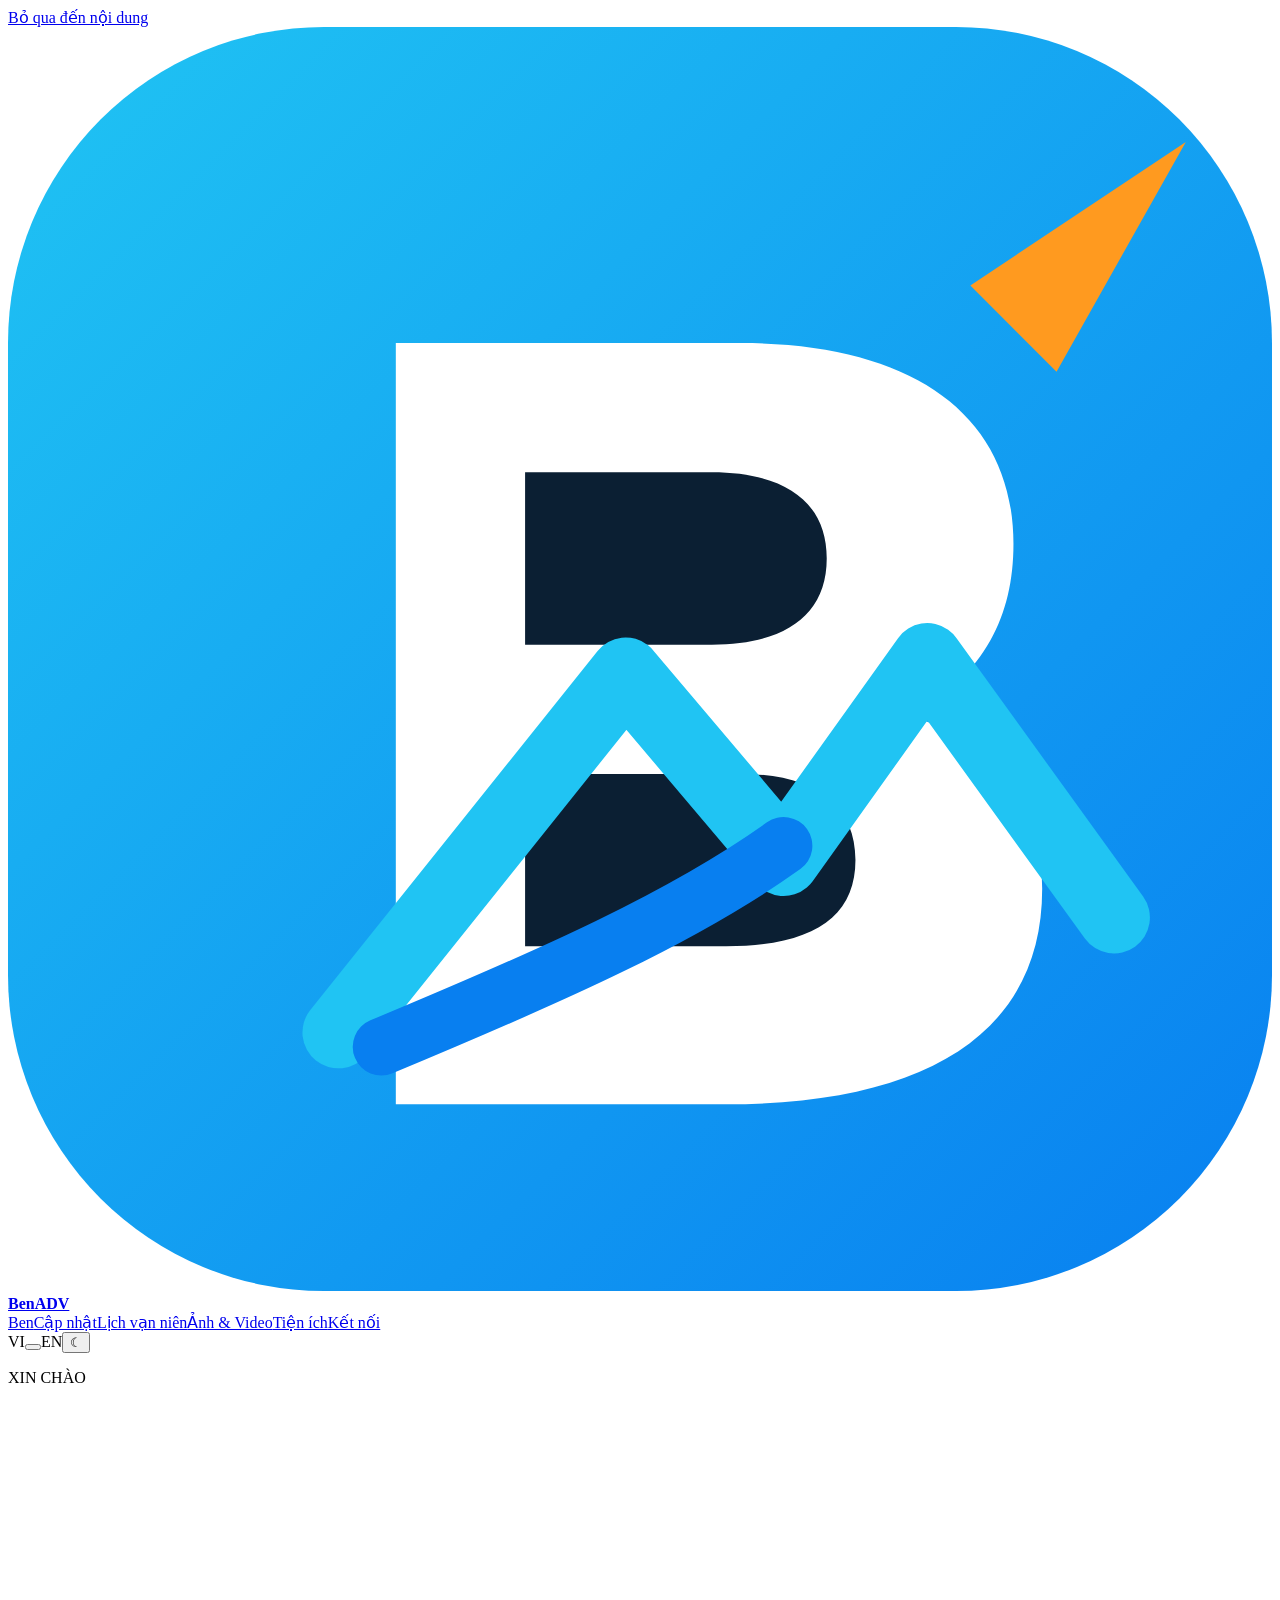
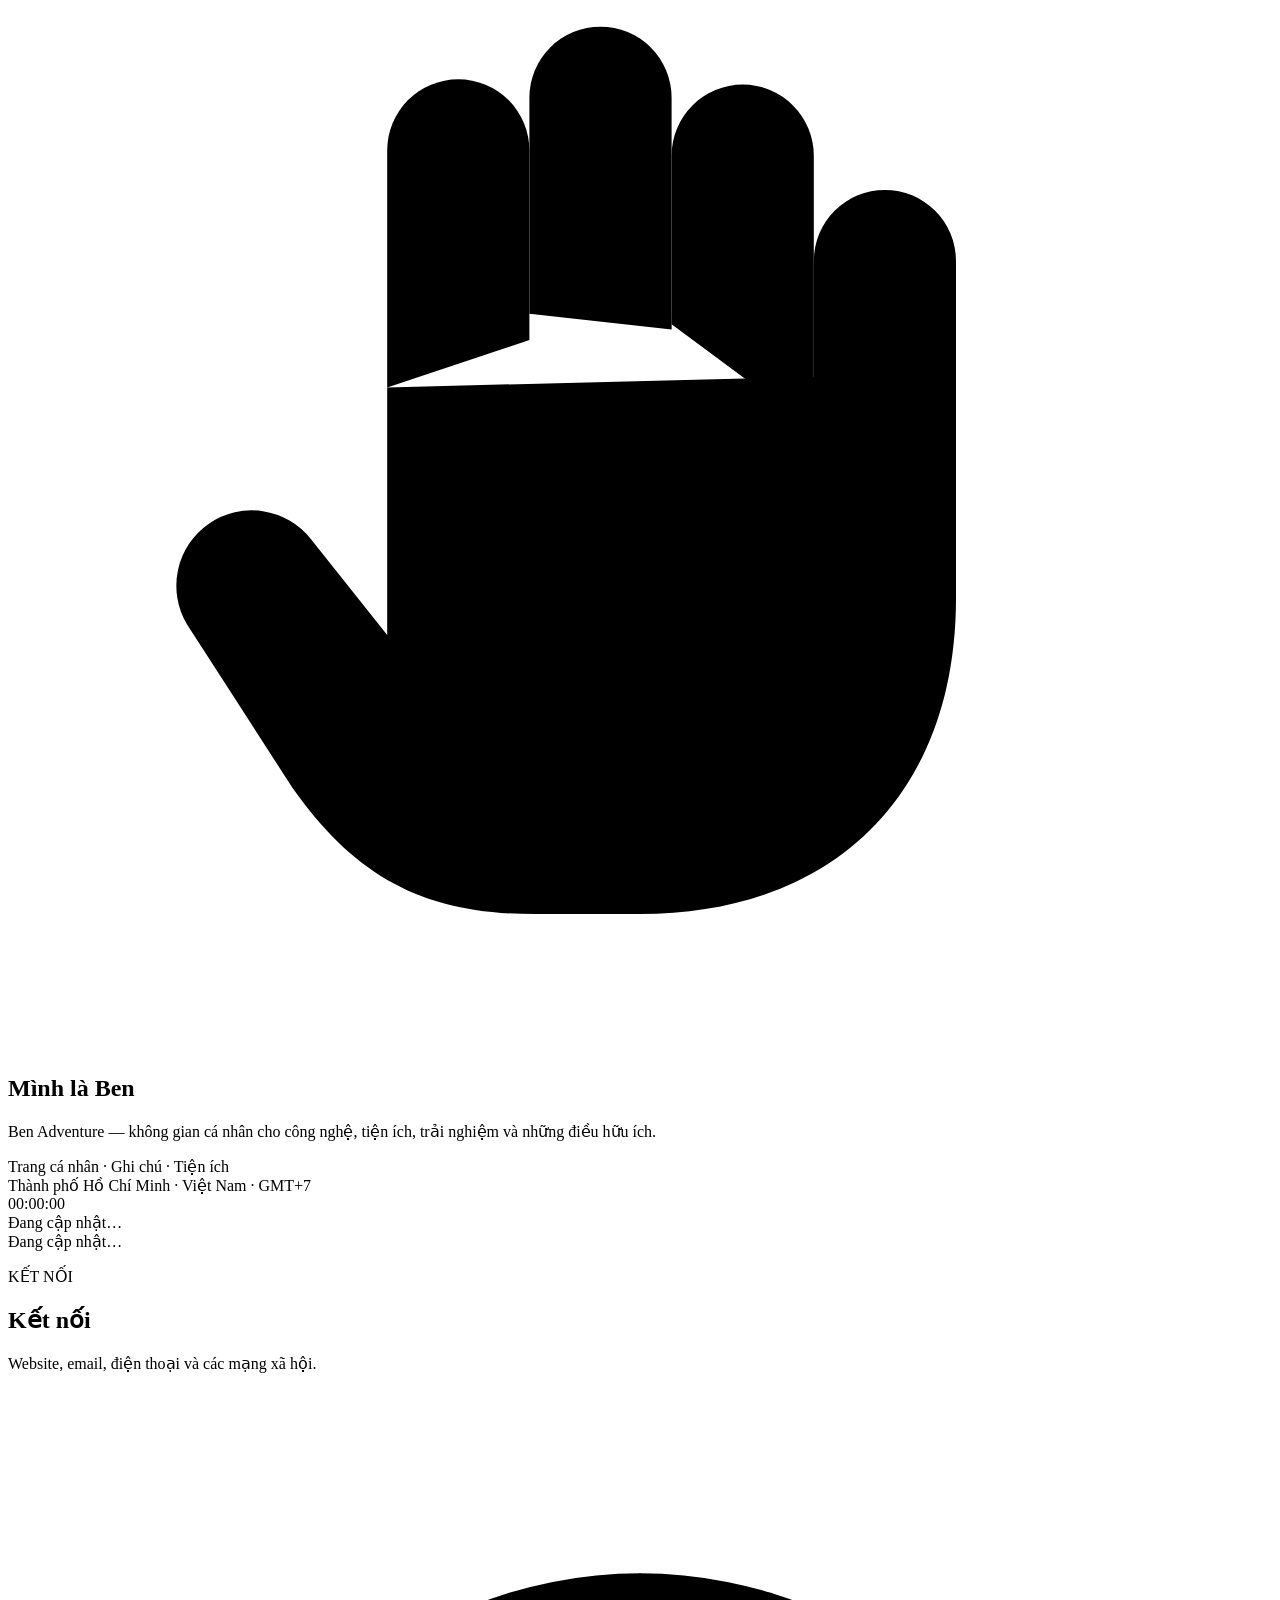
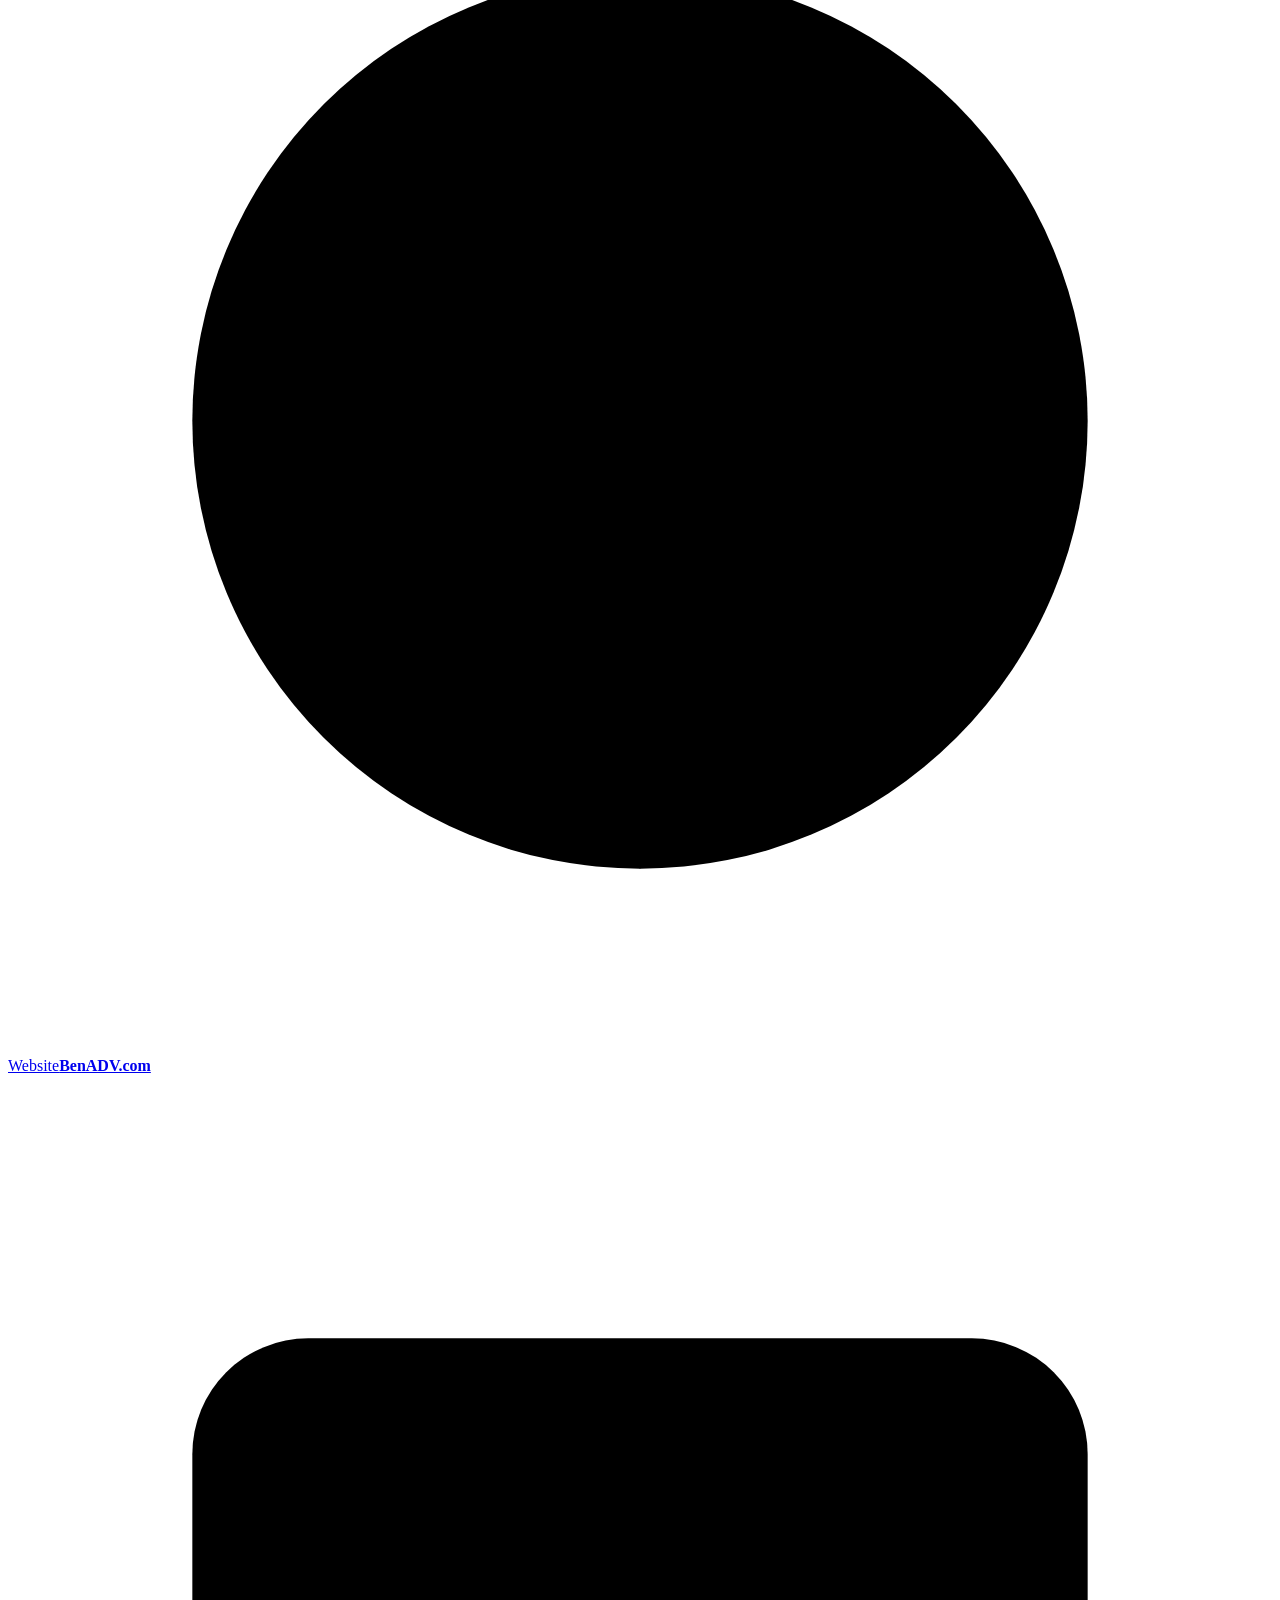
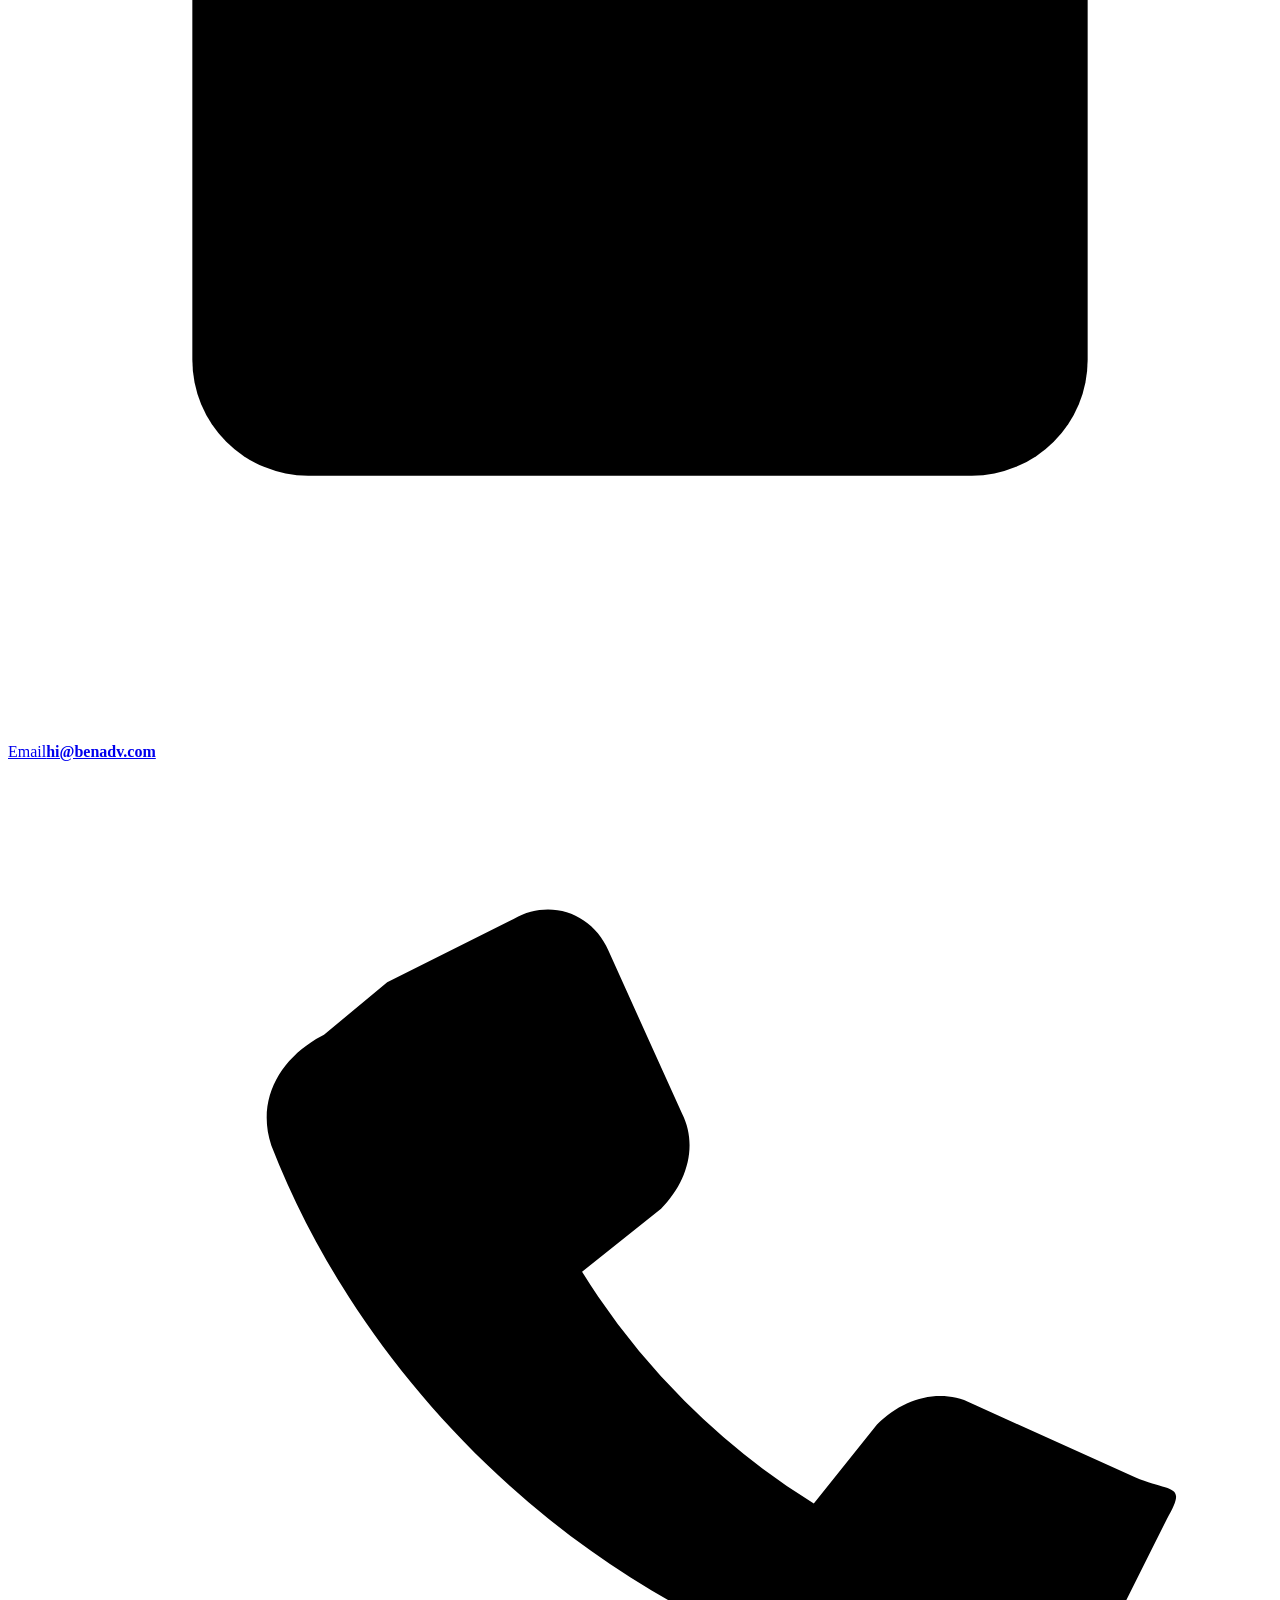
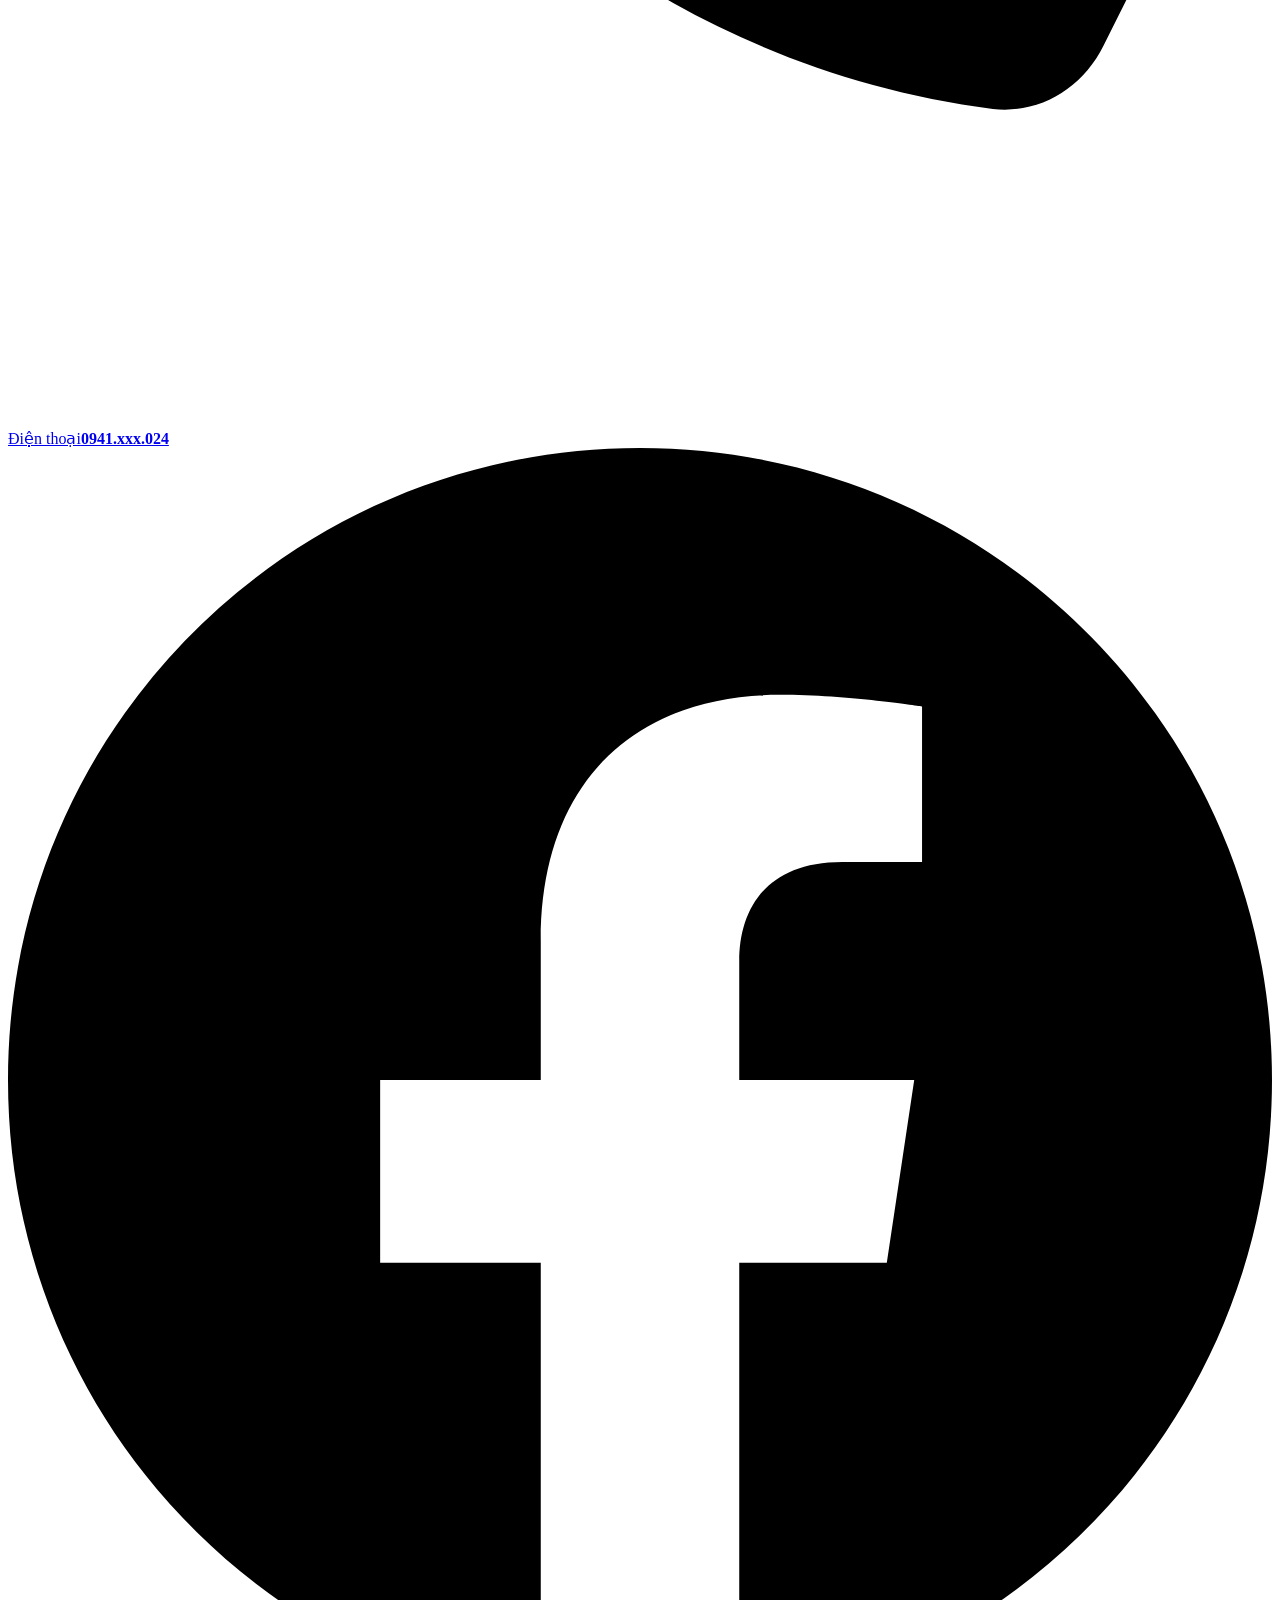
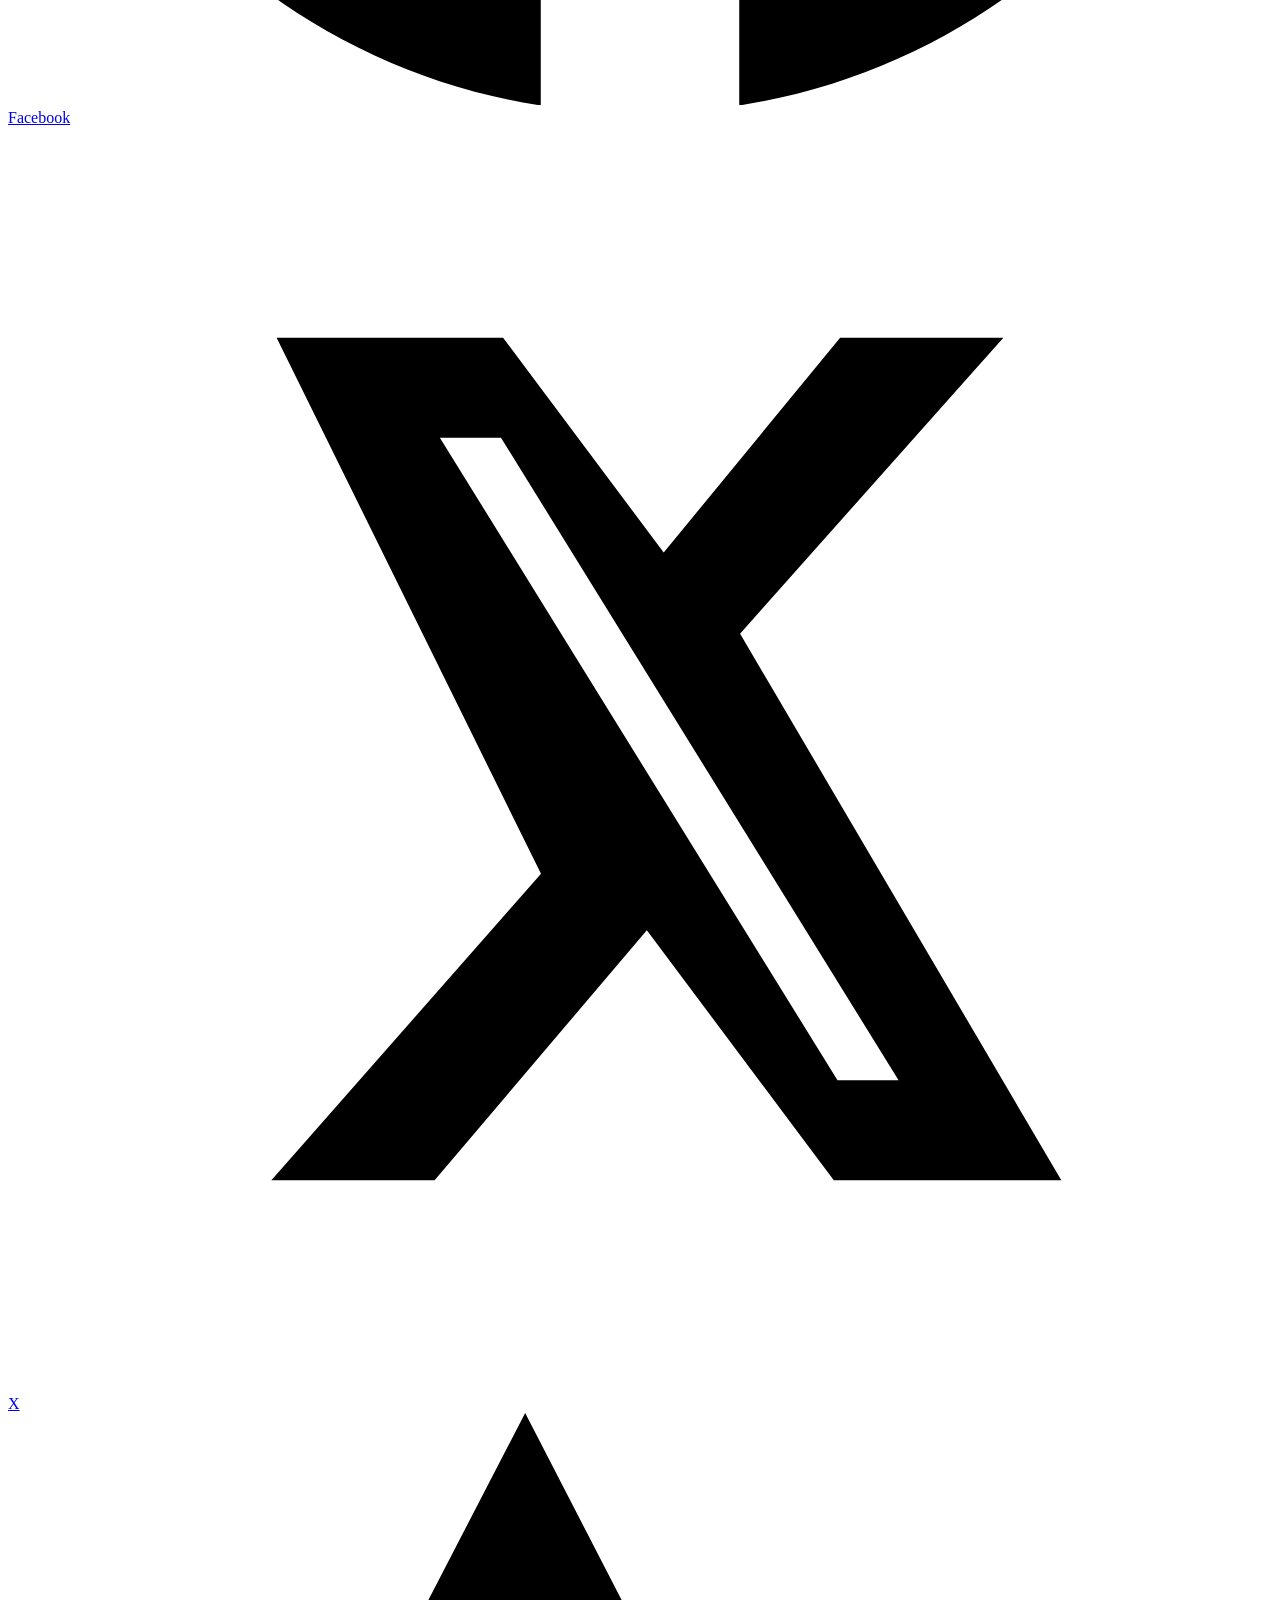
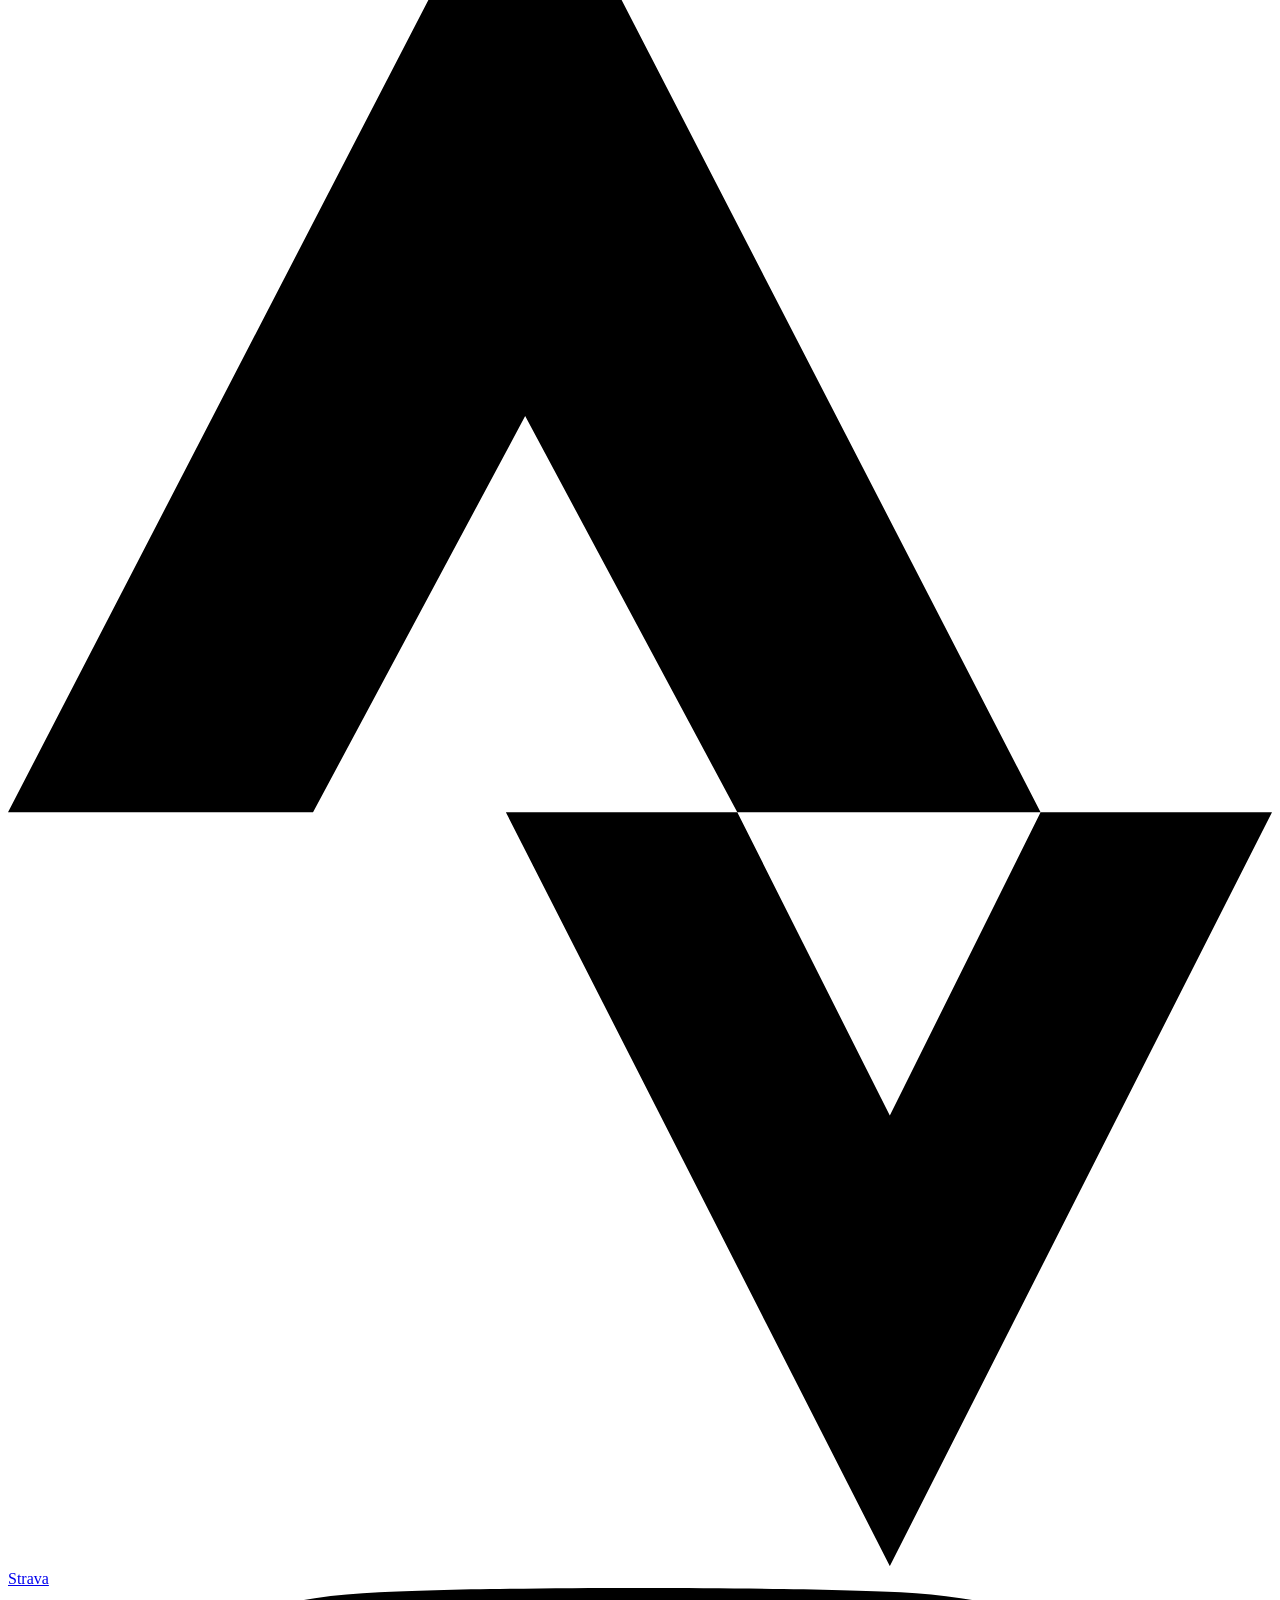
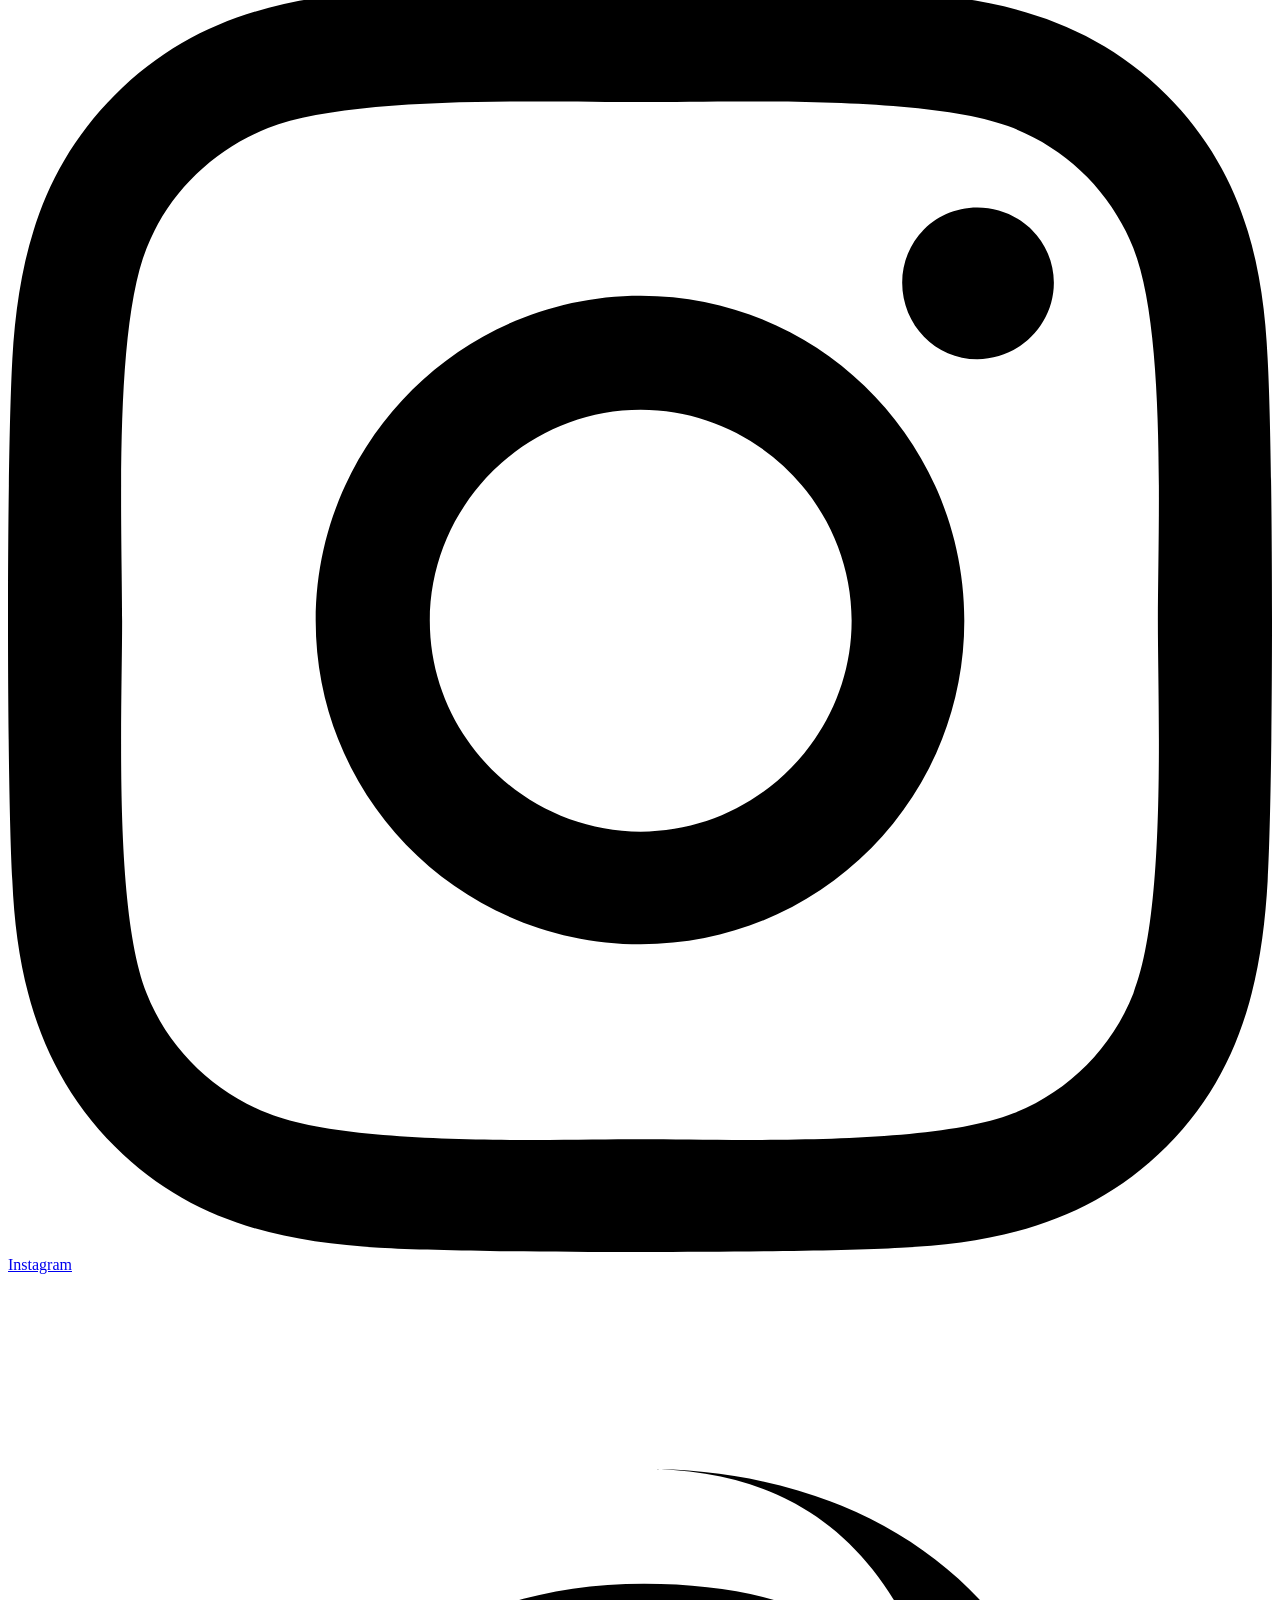
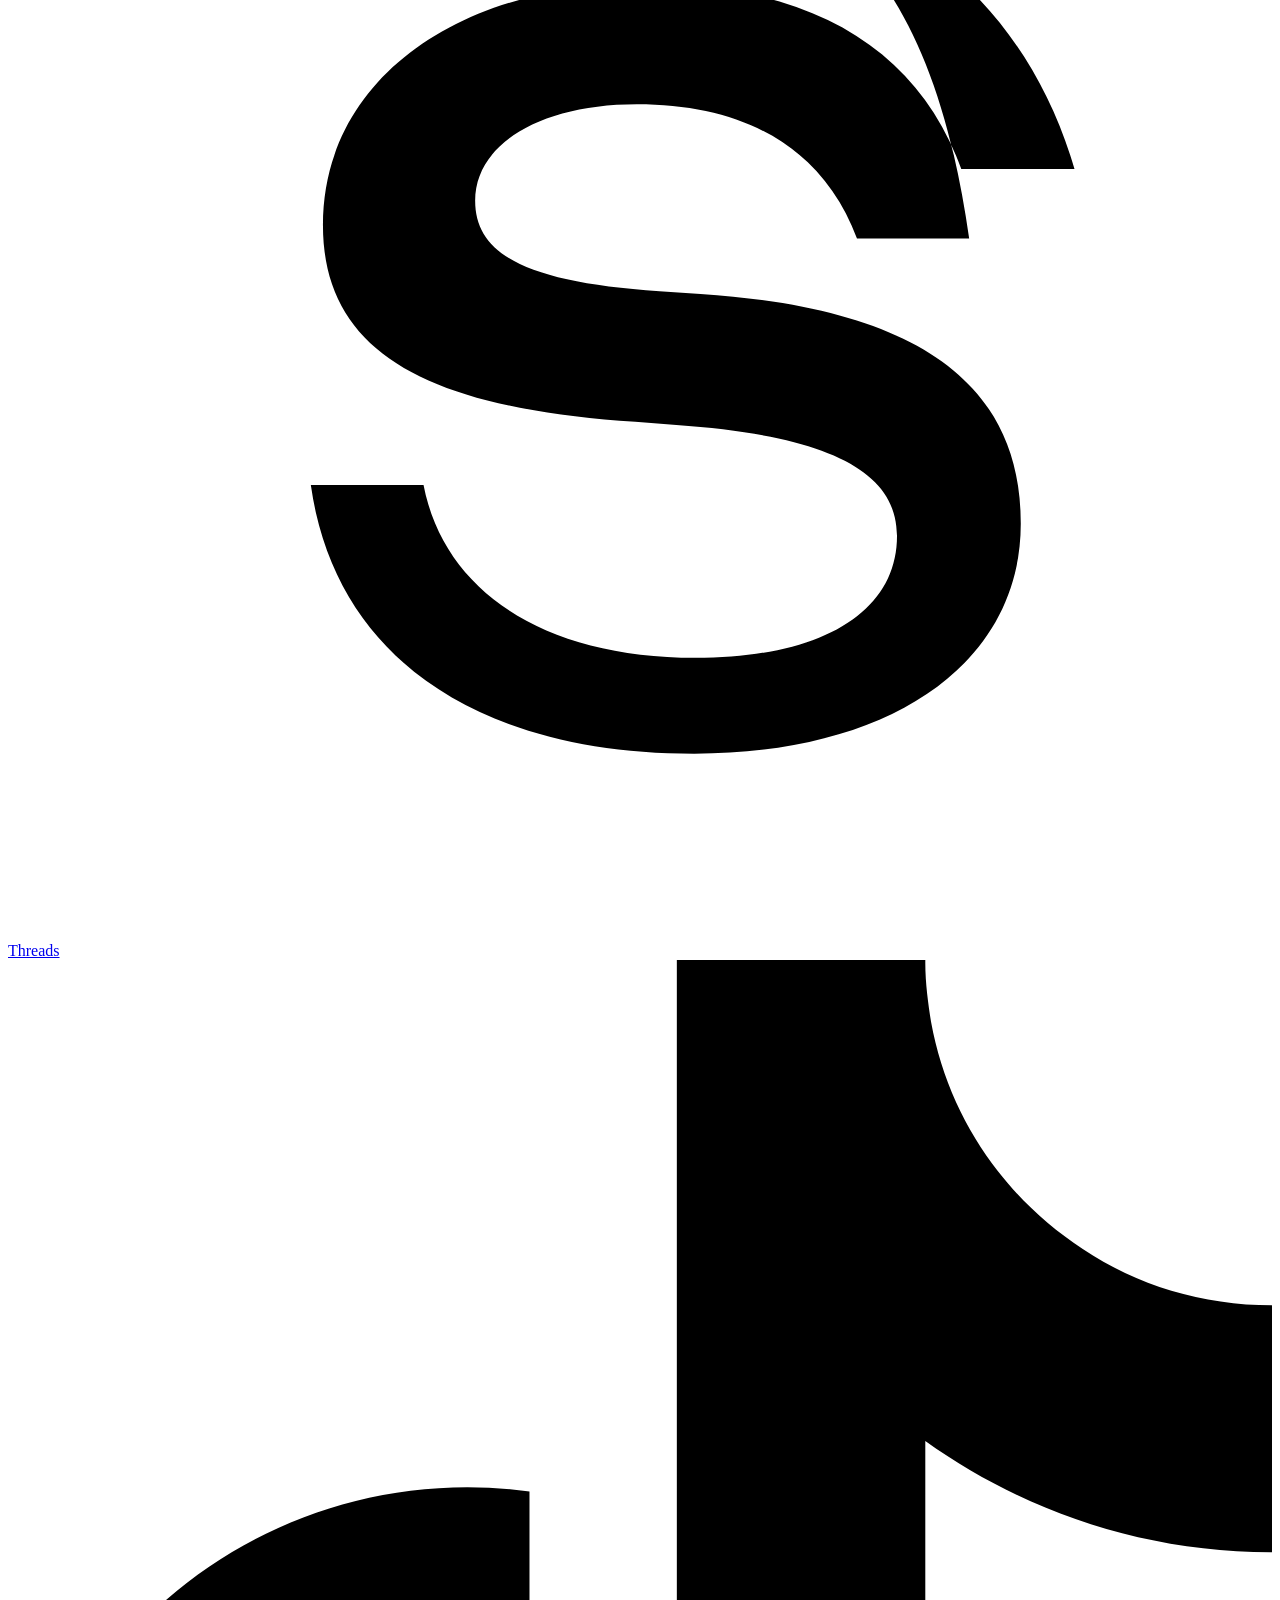
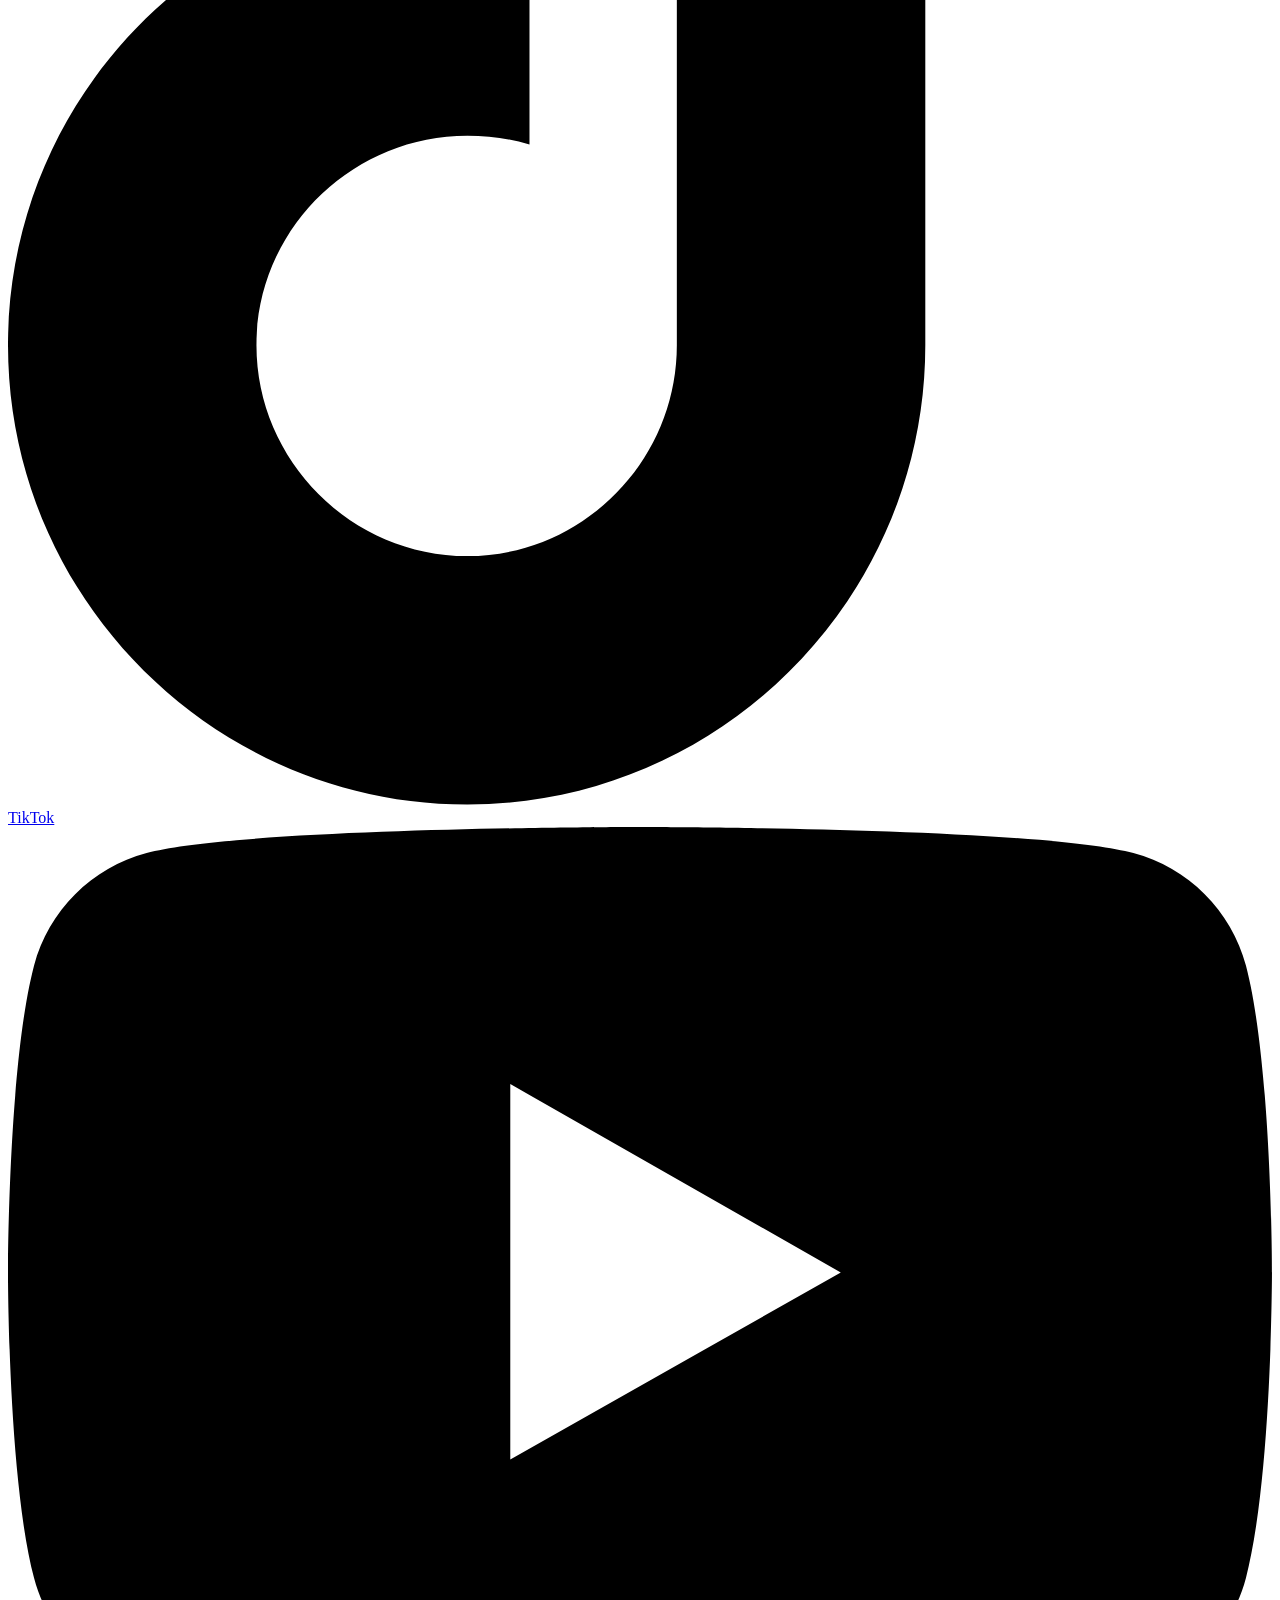
==== index.html @ 9eb81fe2 "up source" ====
<!DOCTYPE html>

<html lang="vi"><head><meta charset="utf-8"/><meta content="width=device-width,initial-scale=1,viewport-fit=cover" name="viewport"/><meta content="#1aa6f6" name="theme-color"/><title>BenADV | Ben Adventure</title><meta content="BenADV — Ben Adventure. Trang cá nhân về công nghệ, tiện ích, công cụ AI, lịch vạn niên và những điều hữu ích." name="description"/><meta content="BenADV.com" name="author"/><meta content="index,follow,max-image-preview:large,max-snippet:-1,max-video-preview:-1" name="robots"/><link href="https://benadv.com/" rel="canonical"/><link href="https://benadv.com/" hreflang="vi" rel="alternate"/><link href="https://benadv.com/en/" hreflang="en" rel="alternate"/><link href="https://benadv.com/" hreflang="x-default" rel="alternate"/><meta content="website" property="og:type"/><meta content="BenADV" property="og:site_name"/><meta content="BenADV | Ben Adventure" property="og:title"/><meta content="BenADV — Ben Adventure. Trang cá nhân về công nghệ, tiện ích, công cụ AI, lịch vạn niên và những điều hữu ích." property="og:description"/><meta content="https://benadv.com/" property="og:url"/><meta content="vi_VN" property="og:locale"/><meta content="en_US" property="og:locale:alternate"/><meta content="summary" name="twitter:card"/><link href="./assets/benadv-icon.svg" rel="icon" type="image/svg+xml"/><link as="style" href="css/style.css" rel="preload"/><link href="css/style.css?v=20260815" rel="stylesheet"/><script type="application/ld+json">{"@context":"https://schema.org","@graph":[{"@type":"WebSite","@id":"https://benadv.com/#website","url":"https://benadv.com/","name":"BenADV","alternateName":"Ben Adventure","inLanguage":"vi"},{"@type":"Person","@id":"https://benadv.com/#person","name":"Ben","alternateName":"Ben ADV","url":"https://benadv.com/","mainEntityOfPage":{"@id":"https://benadv.com/#website"}}]}</script>
</head><body data-page="home"><a class="skip-link" href="#main-content">Bỏ qua đến nội dung</a><header class="site-header"><div class="container nav-wrap"><a aria-label="BenADV" class="logo" href="./">
<span aria-hidden="true" class="logo-mark">
<svg focusable="false" viewbox="0 0 88 88">
<defs>
<lineargradient id="logoBg" x1="0" x2="1" y1="0" y2="1">
<stop offset="0" stop-color="#20C4F3"></stop>
<stop offset="1" stop-color="#087FF0"></stop>
</lineargradient>
</defs>
<rect fill="url(#logoBg)" height="88" rx="22" width="88"></rect>
<path d="M27 70V22h24c12 0 19 5 19 14 0 5-2 9-7 12 6 2 9 6 9 12 0 10-8 15-22 15H27Z" fill="#fff"></path>
<path d="M36 31h13c5 0 8 2 8 6 0 4-3 6-8 6H36Zm0 21h15c5 0 8 2 8 6 0 4-3 6-9 6H36Z" fill="#0B1F33"></path>
<path d="M23 70 43 45l11 13 10-14 13 18" fill="none" stroke="#20C4F3" stroke-linecap="round" stroke-linejoin="round" stroke-width="5"></path>
<path d="M67 18 82 8 73 24 69 20Z" fill="#FF9A1F"></path>
<path d="M26 71c12-5 21-9 28-14" fill="none" stroke="#087FF0" stroke-linecap="round" stroke-width="4"></path>
</svg>
</span>
<span class="logo-word"><strong>BenADV</strong></span>
</a><nav aria-label="Main navigation" class="nav" id="mainNav"><a data-page="about" href="./index.html#about">Ben</a><a data-page="blog" href="https://blog.benadv.com/" rel="noopener noreferrer" target="_blank">Cập nhật</a><a data-page="calendar" href="./calendar.html">Lịch vạn niên</a><a href="#" data-page="photos-videos">Ảnh & Video</a><a data-page="utilities" href="./utilities.html">Tiện ích</a><a data-page="contact" href="./index.html#contact">Kết nối</a></nav><div class="actions"><label class="lang-switch" title="Language"><span>VI</span><button aria-checked="false" aria-label="Switch to English" class="switch" id="languageToggle" role="switch" type="button"><span class="switch-track"></span><span class="switch-knob"></span></button><span>EN</span></label><button aria-label="Chuyển sang giao diện tối" class="theme-toggle" id="themeToggle" title="Giao diện tối" type="button"><span aria-hidden="true" class="theme-symbol">☾</span></button></div></div></header><main id="main-content"><section class="home-hero-modern"><div class="home-shell home-hero-grid"><div class="home-hero-copy"><p class="home-eyebrow"><span>XIN CHÀO</span><svg aria-hidden="true" class="greet-icon" focusable="false" viewbox="0 0 24 24"><path d="M7.2 11.4V6.9a1.35 1.35 0 0 1 2.7 0v3.6"></path><path d="M9.9 10V5.9a1.35 1.35 0 0 1 2.7 0v4.4"></path><path d="M12.6 10.2V7a1.35 1.35 0 0 1 2.7 0v5.2"></path><path d="M15.3 11.2V9a1.35 1.35 0 0 1 2.7 0v6.4c0 3.7-2.3 6-6 6H10c-2.1 0-3.4-.7-4.6-2.4l-2-3.1a1.43 1.43 0 0 1 2.35-1.62l1.45 1.82V11.4"></path></svg></p><h1>Mình là <strong>Ben</strong></h1><p class="home-lead">Ben Adventure — không gian cá nhân cho công nghệ, tiện ích, trải nghiệm và những điều hữu ích.</p><div class="home-meta-row"><span class="home-meta-dot"></span><span>Trang cá nhân · Ghi chú · Tiện ích</span></div></div><div class="home-clock-panel"><div class="home-clock-top">Thành phố Hồ Chí Minh · Việt Nam · GMT+7</div><div class="home-clock-time" id="liveClock">00:00:00</div><div class="home-clock-date" id="solarDate">Đang cập nhật…</div><div class="home-clock-lunar" id="lunarDate">Đang cập nhật…</div></div></div></section><section class="home-connect-modern" id="contact"><div class="home-shell"><div class="connect-grid"><div class="connect-heading"><p class="connect-kicker">KẾT NỐI</p><h2>Kết nối</h2><p>Website, email, điện thoại và các mạng xã hội.</p></div><div class="connect-content"><div class="connect-details"><a class="connect-item" href="https://benadv.com/"><span class="connect-icon"><svg aria-hidden="true" viewbox="0 0 24 24"><circle cx="12" cy="12" r="8.5"></circle><path d="M3.8 12h16.4M12 3.5c2.2 2.3 3.3 5.1 3.3 8.5S14.2 18.2 12 20.5c-2.2-2.3-3.3-5.1-3.3-8.5S9.8 5.8 12 3.5Z"></path></svg></span><span>Website</span><b>BenADV.com</b></a><a class="connect-item" href="mailto:hi@benadv.com"><span class="connect-icon"><svg aria-hidden="true" viewbox="0 0 24 24"><rect height="14" rx="2.2" width="17" x="3.5" y="5"></rect><path d="m5 7 7 5.3L19 7"></path></svg></span><span>Email</span><b>hi@benadv.com</b></a><a class="connect-item" href="tel:+84941xxx024"><span class="connect-icon"><svg aria-hidden="true" viewbox="0 0 24 24"><path d="M7.2 4.2 9.6 3c.7-.4 1.5-.1 1.8.6l1.4 3.1c.3.6.1 1.3-.4 1.8l-1.5 1.2a13.7 13.7 0 0 0 4.4 4.4l1.2-1.5c.5-.5 1.2-.7 1.8-.4l3.1 1.4c.7.3 1 .1.6.8l-1.2 2.4c-.4.8-1.2 1.3-2.1 1.2C11.8 17.1 6.9 12.2 5 7.3c-.3-.9.2-1.7 1-2.1Z"></path></svg></span><span>Điện thoại</span><b>0941.xxx.024</b></a></div><div aria-label="Social networks" class="home-social-strip"><a aria-label="Facebook" class="home-social-link social-facebook" href="https://www.facebook.com/benadvcom" rel="noopener noreferrer" target="_blank"><span class="home-social-icon"><svg aria-hidden="true" class="social-svg" viewbox="0 0 968.000 963.000"><path d="M984 375C984 643 768 859 500 859C232 859 16 643 16 375C16 133 192 -68 424 -104V235H301V375H424V482C424 603 496 670 607 670C660 670 716 661 716 661V542H655C595 542 576 504 576 466V375H710L689 235H576V-104C808 -68 984 133 984 375Z" transform="translate(-16.000 859.000) scale(1 -1)"></path></svg></span><span>Facebook</span></a><a aria-label="X" class="home-social-link social-x" href="https://www.x.com/benadvcom" rel="noopener noreferrer" target="_blank"><span class="home-social-icon"><svg aria-hidden="true" class="social-svg" viewbox="0 0 24 24"><path d="M5.1 4h4.3l3.05 4.08L15.8 4h3.1l-5 5.62L20 20h-4.32l-3.55-4.75L8.1 20H5l5.12-5.82L5.1 4Zm3.1 1.9 7.55 12.2h1.16L9.36 5.9H8.2Z"></path></svg></span><span>X</span></a><a aria-label="Strava" class="home-social-link social-strava" href="https://www.strava.com/athletes/benadvcom" rel="noopener noreferrer" target="_blank"><span class="home-social-icon"><svg aria-hidden="true" class="social-svg" viewbox="0 0 721.000 1000.000"><path d="M309 875 14 305H188L309 531L430 305H603ZM603 305 517 132 430 305H298L517 -125L735 305Z" transform="translate(-14.000 875.000) scale(1 -1)"></path></svg></span><span>Strava</span></a><a aria-label="Instagram" class="home-social-link social-instagram" href="https://www.instagram.com/benadvcom" rel="noopener noreferrer" target="_blank"><span class="home-social-icon"><svg aria-hidden="true" class="social-svg" viewbox="0 0 875.000 875.000"><path d="M438 600C314 600 213 499 213 375C213 251 314 151 438 151C562 151 662 251 662 375C662 499 562 600 438 600ZM438 229C358 229 292 295 292 375C292 455 358 521 438 521C518 521 584 455 584 375C584 295 518 229 438 229ZM724 609C724 638 700 661 671 661C642 661 619 638 619 609C619 580 642 556 671 556C700 556 724 580 724 609ZM872 556C869 626 853 688 802 739C751 790 688 806 618 810C546 814 329 814 257 810C187 807 125 790 74 739C23 688 7 626 3 556C-1 484 -1 267 3 195C6 125 23 62 74 11C125 -40 187 -55 257 -59C329 -63 546 -63 618 -59C688 -56 751 -40 802 11C853 62 868 125 872 195C876 267 876 484 872 556ZM779 117C764 79 734 49 696 34C638 11 502 16 438 16C374 16 237 11 180 34C142 49 111 79 96 117C73 175 79 311 79 375C79 439 73 576 96 633C111 671 142 701 180 716C238 739 374 734 438 734C502 734 639 739 696 716C734 701 764 671 779 633C802 575 796 439 796 375C796 311 802 174 779 117Z" transform="translate(-0.000 813.000) scale(1 -1)"></path></svg></span><span>Instagram</span></a><a aria-label="Threads" class="home-social-link social-threads" href="https://www.threads.com/@benadvcom" rel="noopener noreferrer" target="_blank"><span class="home-social-icon"><svg aria-hidden="true" class="social-svg" viewbox="0 0 24 24"><path d="M12 3.7c4.2 0 7.2 2.1 8.25 5.7h-2.15c-.82-2.28-2.85-3.52-6.02-3.52-3.55 0-6.1 1.84-6.1 4.58 0 2.45 2.03 3.48 5.93 3.74l.78.06c2.85.2 4.19.86 4.19 2.1 0 1.46-1.44 2.32-3.83 2.32-2.83 0-4.76-1.23-5.16-3.28H5.75c.46 3.27 3.18 5.1 7.28 5.1 3.67 0 6.2-1.67 6.2-4.37 0-2.7-2.02-4.09-6.08-4.36l-.78-.05c-2.47-.17-3.5-.67-3.5-1.72 0-1.08 1.25-1.83 3.07-1.83 2.1 0 3.55.86 4.18 2.55h2.13C17.52 5.56 15.4 3.7 12 3.7Z"></path></svg></span><span>Threads</span></a><a aria-label="TikTok" class="home-social-link social-tiktok" href="https://www.tiktok.com/@benadvcom" rel="noopener noreferrer" target="_blank"><span class="home-social-icon"><svg aria-hidden="true" class="social-svg" viewbox="0 0 875.000 1000.000"><path d="M875 465V636C827 636 781 650 744 675C690 710 651 766 639 832C637 845 635 859 635 873V875H463V193C463 113 398 47 318 47C238 47 172 113 172 193C172 273 238 338 318 338C333 338 347 336 361 332V507C347 509 333 510 318 510C143 510 0 368 0 193C0 18 143 -125 318 -125C493 -125 635 18 635 193V542C702 494 785 465 874 465Z" transform="translate(0.000 875.000) scale(1 -1)"></path></svg></span><span>TikTok</span></a><a aria-label="YouTube" class="home-social-link social-youtube" href="https://www.youtube.com/@BenADVcom" rel="noopener noreferrer" target="_blank"><span class="home-social-icon"><svg aria-hidden="true" class="social-svg" viewbox="0 0 1067.000 750.000"><path d="M1074 633C1062 679 1025 716 979 728C896 750 562 750 562 750C562 750 229 750 146 728C100 716 63 679 51 633C29 549 29 374 29 374C29 374 29 200 51 116C63 70 100 34 146 22C229 0 562 0 562 0C562 0 896 0 979 22C1025 34 1062 70 1074 116C1096 200 1096 374 1096 374C1096 374 1096 549 1074 633ZM453 216V533L732 374Z" transform="translate(-29.000 750.000) scale(1 -1)"></path></svg></span><span>YouTube</span></a><a aria-label="Telegram" class="home-social-link social-telegram" href="https://t.me/benadvcom" rel="noopener noreferrer" target="_blank"><span class="home-social-icon"><svg aria-hidden="true" class="social-svg" viewbox="0 0 969.000 968.000"><path d="M484 859C216 859 0 643 0 375C0 107 216 -109 484 -109C752 -109 969 107 969 375C969 643 752 859 484 859ZM722 528 643 153C637 126 621 120 599 132L478 222L420 165C414 159 407 154 395 154L404 277L628 479C638 488 626 493 613 484L336 310L216 347C190 355 190 373 222 386L689 566C711 574 729 561 722 528Z" transform="translate(0.000 859.000) scale(1 -1)"></path></svg></span><span>Telegram</span></a><a aria-label="WhatsApp" class="home-social-link social-whatsapp" href="http://wa.me/benadvcom" rel="noopener noreferrer" target="_blank"><span class="home-social-icon"><svg aria-hidden="true" class="social-svg" viewbox="0 0 875.000 874.000"><path d="M744 685C662 767 553 812 437 812C198 812 4 618 4 379C4 303 24 228 62 162L0 -62L230 -2C293 -37 364 -55 437 -55C676 -55 875 140 875 379C875 495 826 603 744 685ZM437 18C372 18 309 35 254 68L241 76L104 40L141 173L132 187C96 244 77 311 77 379C77 578 239 739 438 739C534 739 624 702 692 634C760 566 802 475 802 379C802 180 636 18 437 18ZM635 288C624 293 571 319 561 323C551 327 544 329 537 318C530 307 508 282 502 275C496 268 490 267 479 272C415 304 373 329 331 401C320 420 342 420 363 461C367 468 365 474 362 479C359 484 338 538 329 560C320 581 311 579 304 579H284C277 579 265 576 255 565C245 554 217 528 217 475C217 422 256 370 261 363C266 356 337 246 446 199C515 169 542 167 576 172C597 175 640 199 649 224C658 249 658 271 655 275C652 280 646 283 635 288Z" transform="translate(0.000 812.000) scale(1 -1)"></path></svg></span><span>WhatsApp</span></a><a aria-label="WeChat" class="home-social-link social-wechat" href="#benadvcom" rel="noopener noreferrer" target="_blank"><span class="home-social-icon"><svg aria-hidden="true" class="social-svg" viewbox="0 0 1075.000 875.000"><path d="M752 548C764 548 777 548 789 546C757 699 593 812 406 812C197 812 25 670 25 489C25 385 83 299 178 232L140 118L273 185C321 176 358 166 406 166C418 166 430 166 442 167C434 192 429 219 429 247C429 413 572 548 752 548ZM548 651C576 651 596 632 596 603C596 575 576 556 548 556C519 556 491 575 491 603C491 632 519 651 548 651ZM282 556C254 556 225 575 225 603C225 632 254 651 282 651C311 651 329 632 329 603C329 574 311 556 282 556ZM1100 251C1100 403 948 527 777 527C596 527 454 403 454 251C454 99 596 -25 777 -25C815 -25 853 -14 891 -5L995 -63L966 32C1043 89 1100 165 1100 251ZM672 299C653 299 634 318 634 337C634 356 653 375 672 375C701 375 719 356 719 337C719 317 701 299 672 299ZM881 299C862 299 843 318 843 337C843 356 862 375 881 375C909 375 929 356 929 337C929 317 909 299 881 299Z" transform="translate(-25.000 812.000) scale(1 -1)"></path></svg></span><span>WeChat</span></a><a aria-label="GitHub" class="home-social-link social-github" href="https://github.com/benadvcom" rel="noopener noreferrer" target="_blank"><span class="home-social-icon"><svg aria-hidden="true" class="social-svg" viewbox="0 0 969.000 943.695"><path d="M324 99C324 103 319 107 313 106C307 106 303 103 303 99C303 95 308 91 314 92C320 92 324 95 324 99ZM263 108C262 104 266 99 272 98C277 96 283 98 284 102C285 106 281 110 275 112C270 113 264 112 263 108ZM350 111C344 110 340 105 341 101C342 97 346 95 352 96C358 97 362 101 361 105C360 109 356 112 350 111ZM478 859C207 859 0 654 0 383C0 166 136 -19 331 -84C356 -88 365 -74 365 -61C365 -49 364 18 364 59C364 59 228 30 199 117C199 117 177 174 145 189C145 189 100 220 148 219C148 219 196 215 223 169C266 94 337 115 365 128C369 159 383 181 397 194C288 206 177 221 177 409C177 463 192 490 223 524C218 537 202 589 229 657C270 670 363 604 363 604C402 615 444 621 486 621C528 621 570 615 609 604C609 604 702 670 743 657C770 589 753 537 748 524C779 489 799 463 799 409C799 221 684 206 575 194C593 179 608 149 608 103C608 37 607 -44 607 -60C607 -73 616 -88 641 -84C836 -19 969 166 969 383C969 654 749 859 478 859ZM190 186C187 184 188 180 191 176C194 173 198 171 201 174C204 176 203 180 200 184C197 187 193 189 190 186ZM169 202C168 199 169 196 173 194C176 192 181 192 182 195C183 198 181 201 177 203C173 204 170 204 169 202ZM232 132C229 129 231 124 235 120C239 116 244 115 247 118C250 121 249 126 245 130C241 134 235 135 232 132ZM210 161C207 159 207 153 210 149C213 145 218 143 221 145C224 148 224 153 221 157C218 161 213 164 210 161Z" transform="translate(0.000 859.000) scale(1 -1)"></path></svg></span><span>GitHub</span></a><a aria-label="LinkedIn" class="home-social-link social-linkedin" href="https://www.linkedin.com/in/benadvcom" rel="noopener noreferrer" target="_blank"><span class="home-social-icon"><svg aria-hidden="true" class="social-svg" viewbox="0 0 875.000 874.000"><path d="M812 812H62C28 812 0 784 0 749V1C0 -34 28 -62 62 -62H812C846 -62 875 -34 875 1V749C875 784 846 812 812 812ZM264 62H135V480H265V62ZM200 537C158 537 124 571 124 612C124 653 158 688 200 688C241 688 275 653 275 612C275 570 242 537 200 537ZM751 62H621V266C621 314 620 376 554 376C486 376 476 323 476 269V62H346V480H470V423H472C489 456 532 490 595 490C726 490 751 403 751 291Z" transform="translate(0.000 812.000) scale(1 -1)"></path></svg></span><span>LinkedIn</span></a></div></div></div><div class="home-copyright"><span>© 2026 BenADV · Bảo lưu mọi quyền.</span></div></div></section></main><button aria-label="Lên đầu trang" class="back-to-top" id="backToTop" type="button">↑</button>
<script defer="" src="js/script.js?v=20260815"></script>
</body></html>
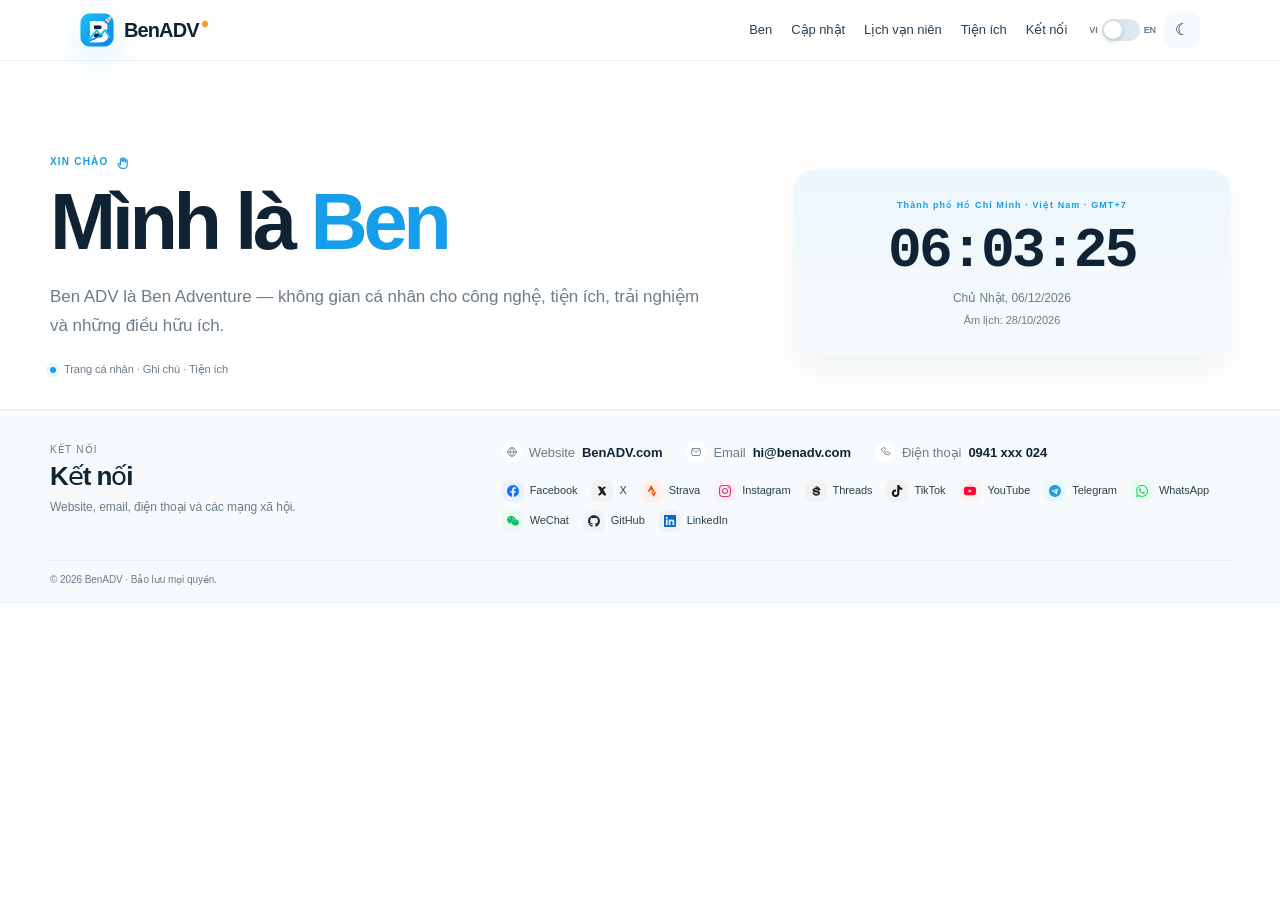
==== commit 5856f0ac: "up" ====
--- a/index.html
+++ b/index.html
@@ -1,6 +1,5 @@
 <!DOCTYPE html>
-
-<html lang="vi"><head><meta charset="utf-8"/><meta content="width=device-width,initial-scale=1,viewport-fit=cover" name="viewport"/><meta content="#1aa6f6" name="theme-color"/><title>BenADV | Ben Adventure</title><meta content="BenADV — Ben Adventure. Trang cá nhân về công nghệ, tiện ích, công cụ AI, lịch vạn niên và những điều hữu ích." name="description"/><meta content="BenADV.com" name="author"/><meta content="index,follow,max-image-preview:large,max-snippet:-1,max-video-preview:-1" name="robots"/><link href="https://benadv.com/" rel="canonical"/><link href="https://benadv.com/" hreflang="vi" rel="alternate"/><link href="https://benadv.com/en/" hreflang="en" rel="alternate"/><link href="https://benadv.com/" hreflang="x-default" rel="alternate"/><meta content="website" property="og:type"/><meta content="BenADV" property="og:site_name"/><meta content="BenADV | Ben Adventure" property="og:title"/><meta content="BenADV — Ben Adventure. Trang cá nhân về công nghệ, tiện ích, công cụ AI, lịch vạn niên và những điều hữu ích." property="og:description"/><meta content="https://benadv.com/" property="og:url"/><meta content="vi_VN" property="og:locale"/><meta content="en_US" property="og:locale:alternate"/><meta content="summary" name="twitter:card"/><link href="./assets/benadv-icon.svg" rel="icon" type="image/svg+xml"/><link as="style" href="css/style.css" rel="preload"/><link href="css/style.css?v=20260815" rel="stylesheet"/><script type="application/ld+json">{"@context":"https://schema.org","@graph":[{"@type":"WebSite","@id":"https://benadv.com/#website","url":"https://benadv.com/","name":"BenADV","alternateName":"Ben Adventure","inLanguage":"vi"},{"@type":"Person","@id":"https://benadv.com/#person","name":"Ben","alternateName":"Ben ADV","url":"https://benadv.com/","mainEntityOfPage":{"@id":"https://benadv.com/#website"}}]}</script>
+<html lang="vi"><head><meta charset="utf-8"/><meta content="width=device-width,initial-scale=1,viewport-fit=cover" name="viewport"/><meta content="#1aa6f6" name="theme-color"/><title>BenADV | Ben Adventure</title><meta content="BenADV — Ben Adventure. Trang cá nhân về công nghệ, tiện ích, công cụ AI, lịch vạn niên và những điều hữu ích." name="description"/><meta content="BenADV.com" name="author"/><meta content="index,follow,max-image-preview:large,max-snippet:-1,max-video-preview:-1" name="robots"/><link href="https://benadv.com/" rel="canonical"/><link href="https://benadv.com/" hreflang="vi" rel="alternate"/><link href="https://benadv.com/en/" hreflang="en" rel="alternate"/><link href="https://benadv.com/" hreflang="x-default" rel="alternate"/><meta content="website" property="og:type"/><meta content="BenADV" property="og:site_name"/><meta content="BenADV | Ben Adventure" property="og:title"/><meta content="BenADV — Ben Adventure. Trang cá nhân về công nghệ, tiện ích, công cụ AI, lịch vạn niên và những điều hữu ích." property="og:description"/><meta content="https://benadv.com/" property="og:url"/><meta content="vi_VN" property="og:locale"/><meta content="en_US" property="og:locale:alternate"/><meta content="summary" name="twitter:card"/><link href="./assets/benadv-icon.svg" rel="icon" type="image/svg+xml"/><link as="style" href="css/style.css" rel="preload"/><link href="css/style.css?v=20260815" rel="stylesheet"/><script type="application/ld+json">{"@context":"https://schema.org","@graph":[{"@type":"WebSite","@id":"https://benadv.com/#website","url":"https://benadv.com/","name":"BenADV","alternateName":["Ben Adventure","Ben ADV"],"inLanguage":"vi"},{"@type":"Person","@id":"https://benadv.com/#person","name":"Ben","alternateName":["Ben ADV","Ben Adventure"],"url":"https://benadv.com/","sameAs":["https://www.facebook.com/benadvcom","https://www.x.com/benadvcom","https://www.strava.com/athletes/benadvcom","https://www.instagram.com/benadvcom","https://www.threads.com/@benadvcom","https://www.tiktok.com/@benadvcom","https://www.youtube.com/@BenADVcom","https://t.me/benadvcom","http://wa.me/benadvcom","https://github.com/benadvcom","https://www.linkedin.com/in/benadvcom"],"mainEntityOfPage":{"@id":"https://benadv.com/#website"}}]}</script>
 </head><body data-page="home"><a class="skip-link" href="#main-content">Bỏ qua đến nội dung</a><header class="site-header"><div class="container nav-wrap"><a aria-label="BenADV" class="logo" href="./">
 <span aria-hidden="true" class="logo-mark">
 <svg focusable="false" viewbox="0 0 88 88">
@@ -19,6 +18,6 @@
 </svg>
 </span>
 <span class="logo-word"><strong>BenADV</strong></span>
-</a><nav aria-label="Main navigation" class="nav" id="mainNav"><a data-page="about" href="./index.html#about">Ben</a><a data-page="blog" href="https://blog.benadv.com/" rel="noopener noreferrer" target="_blank">Cập nhật</a><a data-page="calendar" href="./calendar.html">Lịch vạn niên</a><a href="#" data-page="photos-videos">Ảnh & Video</a><a data-page="utilities" href="./utilities.html">Tiện ích</a><a data-page="contact" href="./index.html#contact">Kết nối</a></nav><div class="actions"><label class="lang-switch" title="Language"><span>VI</span><button aria-checked="false" aria-label="Switch to English" class="switch" id="languageToggle" role="switch" type="button"><span class="switch-track"></span><span class="switch-knob"></span></button><span>EN</span></label><button aria-label="Chuyển sang giao diện tối" class="theme-toggle" id="themeToggle" title="Giao diện tối" type="button"><span aria-hidden="true" class="theme-symbol">☾</span></button></div></div></header><main id="main-content"><section class="home-hero-modern"><div class="home-shell home-hero-grid"><div class="home-hero-copy"><p class="home-eyebrow"><span>XIN CHÀO</span><svg aria-hidden="true" class="greet-icon" focusable="false" viewbox="0 0 24 24"><path d="M7.2 11.4V6.9a1.35 1.35 0 0 1 2.7 0v3.6"></path><path d="M9.9 10V5.9a1.35 1.35 0 0 1 2.7 0v4.4"></path><path d="M12.6 10.2V7a1.35 1.35 0 0 1 2.7 0v5.2"></path><path d="M15.3 11.2V9a1.35 1.35 0 0 1 2.7 0v6.4c0 3.7-2.3 6-6 6H10c-2.1 0-3.4-.7-4.6-2.4l-2-3.1a1.43 1.43 0 0 1 2.35-1.62l1.45 1.82V11.4"></path></svg></p><h1>Mình là <strong>Ben</strong></h1><p class="home-lead">Ben Adventure — không gian cá nhân cho công nghệ, tiện ích, trải nghiệm và những điều hữu ích.</p><div class="home-meta-row"><span class="home-meta-dot"></span><span>Trang cá nhân · Ghi chú · Tiện ích</span></div></div><div class="home-clock-panel"><div class="home-clock-top">Thành phố Hồ Chí Minh · Việt Nam · GMT+7</div><div class="home-clock-time" id="liveClock">00:00:00</div><div class="home-clock-date" id="solarDate">Đang cập nhật…</div><div class="home-clock-lunar" id="lunarDate">Đang cập nhật…</div></div></div></section><section class="home-connect-modern" id="contact"><div class="home-shell"><div class="connect-grid"><div class="connect-heading"><p class="connect-kicker">KẾT NỐI</p><h2>Kết nối</h2><p>Website, email, điện thoại và các mạng xã hội.</p></div><div class="connect-content"><div class="connect-details"><a class="connect-item" href="https://benadv.com/"><span class="connect-icon"><svg aria-hidden="true" viewbox="0 0 24 24"><circle cx="12" cy="12" r="8.5"></circle><path d="M3.8 12h16.4M12 3.5c2.2 2.3 3.3 5.1 3.3 8.5S14.2 18.2 12 20.5c-2.2-2.3-3.3-5.1-3.3-8.5S9.8 5.8 12 3.5Z"></path></svg></span><span>Website</span><b>BenADV.com</b></a><a class="connect-item" href="mailto:hi@benadv.com"><span class="connect-icon"><svg aria-hidden="true" viewbox="0 0 24 24"><rect height="14" rx="2.2" width="17" x="3.5" y="5"></rect><path d="m5 7 7 5.3L19 7"></path></svg></span><span>Email</span><b>hi@benadv.com</b></a><a class="connect-item" href="tel:+84941xxx024"><span class="connect-icon"><svg aria-hidden="true" viewbox="0 0 24 24"><path d="M7.2 4.2 9.6 3c.7-.4 1.5-.1 1.8.6l1.4 3.1c.3.6.1 1.3-.4 1.8l-1.5 1.2a13.7 13.7 0 0 0 4.4 4.4l1.2-1.5c.5-.5 1.2-.7 1.8-.4l3.1 1.4c.7.3 1 .1.6.8l-1.2 2.4c-.4.8-1.2 1.3-2.1 1.2C11.8 17.1 6.9 12.2 5 7.3c-.3-.9.2-1.7 1-2.1Z"></path></svg></span><span>Điện thoại</span><b>0941.xxx.024</b></a></div><div aria-label="Social networks" class="home-social-strip"><a aria-label="Facebook" class="home-social-link social-facebook" href="https://www.facebook.com/benadvcom" rel="noopener noreferrer" target="_blank"><span class="home-social-icon"><svg aria-hidden="true" class="social-svg" viewbox="0 0 968.000 963.000"><path d="M984 375C984 643 768 859 500 859C232 859 16 643 16 375C16 133 192 -68 424 -104V235H301V375H424V482C424 603 496 670 607 670C660 670 716 661 716 661V542H655C595 542 576 504 576 466V375H710L689 235H576V-104C808 -68 984 133 984 375Z" transform="translate(-16.000 859.000) scale(1 -1)"></path></svg></span><span>Facebook</span></a><a aria-label="X" class="home-social-link social-x" href="https://www.x.com/benadvcom" rel="noopener noreferrer" target="_blank"><span class="home-social-icon"><svg aria-hidden="true" class="social-svg" viewbox="0 0 24 24"><path d="M5.1 4h4.3l3.05 4.08L15.8 4h3.1l-5 5.62L20 20h-4.32l-3.55-4.75L8.1 20H5l5.12-5.82L5.1 4Zm3.1 1.9 7.55 12.2h1.16L9.36 5.9H8.2Z"></path></svg></span><span>X</span></a><a aria-label="Strava" class="home-social-link social-strava" href="https://www.strava.com/athletes/benadvcom" rel="noopener noreferrer" target="_blank"><span class="home-social-icon"><svg aria-hidden="true" class="social-svg" viewbox="0 0 721.000 1000.000"><path d="M309 875 14 305H188L309 531L430 305H603ZM603 305 517 132 430 305H298L517 -125L735 305Z" transform="translate(-14.000 875.000) scale(1 -1)"></path></svg></span><span>Strava</span></a><a aria-label="Instagram" class="home-social-link social-instagram" href="https://www.instagram.com/benadvcom" rel="noopener noreferrer" target="_blank"><span class="home-social-icon"><svg aria-hidden="true" class="social-svg" viewbox="0 0 875.000 875.000"><path d="M438 600C314 600 213 499 213 375C213 251 314 151 438 151C562 151 662 251 662 375C662 499 562 600 438 600ZM438 229C358 229 292 295 292 375C292 455 358 521 438 521C518 521 584 455 584 375C584 295 518 229 438 229ZM724 609C724 638 700 661 671 661C642 661 619 638 619 609C619 580 642 556 671 556C700 556 724 580 724 609ZM872 556C869 626 853 688 802 739C751 790 688 806 618 810C546 814 329 814 257 810C187 807 125 790 74 739C23 688 7 626 3 556C-1 484 -1 267 3 195C6 125 23 62 74 11C125 -40 187 -55 257 -59C329 -63 546 -63 618 -59C688 -56 751 -40 802 11C853 62 868 125 872 195C876 267 876 484 872 556ZM779 117C764 79 734 49 696 34C638 11 502 16 438 16C374 16 237 11 180 34C142 49 111 79 96 117C73 175 79 311 79 375C79 439 73 576 96 633C111 671 142 701 180 716C238 739 374 734 438 734C502 734 639 739 696 716C734 701 764 671 779 633C802 575 796 439 796 375C796 311 802 174 779 117Z" transform="translate(-0.000 813.000) scale(1 -1)"></path></svg></span><span>Instagram</span></a><a aria-label="Threads" class="home-social-link social-threads" href="https://www.threads.com/@benadvcom" rel="noopener noreferrer" target="_blank"><span class="home-social-icon"><svg aria-hidden="true" class="social-svg" viewbox="0 0 24 24"><path d="M12 3.7c4.2 0 7.2 2.1 8.25 5.7h-2.15c-.82-2.28-2.85-3.52-6.02-3.52-3.55 0-6.1 1.84-6.1 4.58 0 2.45 2.03 3.48 5.93 3.74l.78.06c2.85.2 4.19.86 4.19 2.1 0 1.46-1.44 2.32-3.83 2.32-2.83 0-4.76-1.23-5.16-3.28H5.75c.46 3.27 3.18 5.1 7.28 5.1 3.67 0 6.2-1.67 6.2-4.37 0-2.7-2.02-4.09-6.08-4.36l-.78-.05c-2.47-.17-3.5-.67-3.5-1.72 0-1.08 1.25-1.83 3.07-1.83 2.1 0 3.55.86 4.18 2.55h2.13C17.52 5.56 15.4 3.7 12 3.7Z"></path></svg></span><span>Threads</span></a><a aria-label="TikTok" class="home-social-link social-tiktok" href="https://www.tiktok.com/@benadvcom" rel="noopener noreferrer" target="_blank"><span class="home-social-icon"><svg aria-hidden="true" class="social-svg" viewbox="0 0 875.000 1000.000"><path d="M875 465V636C827 636 781 650 744 675C690 710 651 766 639 832C637 845 635 859 635 873V875H463V193C463 113 398 47 318 47C238 47 172 113 172 193C172 273 238 338 318 338C333 338 347 336 361 332V507C347 509 333 510 318 510C143 510 0 368 0 193C0 18 143 -125 318 -125C493 -125 635 18 635 193V542C702 494 785 465 874 465Z" transform="translate(0.000 875.000) scale(1 -1)"></path></svg></span><span>TikTok</span></a><a aria-label="YouTube" class="home-social-link social-youtube" href="https://www.youtube.com/@BenADVcom" rel="noopener noreferrer" target="_blank"><span class="home-social-icon"><svg aria-hidden="true" class="social-svg" viewbox="0 0 1067.000 750.000"><path d="M1074 633C1062 679 1025 716 979 728C896 750 562 750 562 750C562 750 229 750 146 728C100 716 63 679 51 633C29 549 29 374 29 374C29 374 29 200 51 116C63 70 100 34 146 22C229 0 562 0 562 0C562 0 896 0 979 22C1025 34 1062 70 1074 116C1096 200 1096 374 1096 374C1096 374 1096 549 1074 633ZM453 216V533L732 374Z" transform="translate(-29.000 750.000) scale(1 -1)"></path></svg></span><span>YouTube</span></a><a aria-label="Telegram" class="home-social-link social-telegram" href="https://t.me/benadvcom" rel="noopener noreferrer" target="_blank"><span class="home-social-icon"><svg aria-hidden="true" class="social-svg" viewbox="0 0 969.000 968.000"><path d="M484 859C216 859 0 643 0 375C0 107 216 -109 484 -109C752 -109 969 107 969 375C969 643 752 859 484 859ZM722 528 643 153C637 126 621 120 599 132L478 222L420 165C414 159 407 154 395 154L404 277L628 479C638 488 626 493 613 484L336 310L216 347C190 355 190 373 222 386L689 566C711 574 729 561 722 528Z" transform="translate(0.000 859.000) scale(1 -1)"></path></svg></span><span>Telegram</span></a><a aria-label="WhatsApp" class="home-social-link social-whatsapp" href="http://wa.me/benadvcom" rel="noopener noreferrer" target="_blank"><span class="home-social-icon"><svg aria-hidden="true" class="social-svg" viewbox="0 0 875.000 874.000"><path d="M744 685C662 767 553 812 437 812C198 812 4 618 4 379C4 303 24 228 62 162L0 -62L230 -2C293 -37 364 -55 437 -55C676 -55 875 140 875 379C875 495 826 603 744 685ZM437 18C372 18 309 35 254 68L241 76L104 40L141 173L132 187C96 244 77 311 77 379C77 578 239 739 438 739C534 739 624 702 692 634C760 566 802 475 802 379C802 180 636 18 437 18ZM635 288C624 293 571 319 561 323C551 327 544 329 537 318C530 307 508 282 502 275C496 268 490 267 479 272C415 304 373 329 331 401C320 420 342 420 363 461C367 468 365 474 362 479C359 484 338 538 329 560C320 581 311 579 304 579H284C277 579 265 576 255 565C245 554 217 528 217 475C217 422 256 370 261 363C266 356 337 246 446 199C515 169 542 167 576 172C597 175 640 199 649 224C658 249 658 271 655 275C652 280 646 283 635 288Z" transform="translate(0.000 812.000) scale(1 -1)"></path></svg></span><span>WhatsApp</span></a><a aria-label="WeChat" class="home-social-link social-wechat" href="#benadvcom" rel="noopener noreferrer" target="_blank"><span class="home-social-icon"><svg aria-hidden="true" class="social-svg" viewbox="0 0 1075.000 875.000"><path d="M752 548C764 548 777 548 789 546C757 699 593 812 406 812C197 812 25 670 25 489C25 385 83 299 178 232L140 118L273 185C321 176 358 166 406 166C418 166 430 166 442 167C434 192 429 219 429 247C429 413 572 548 752 548ZM548 651C576 651 596 632 596 603C596 575 576 556 548 556C519 556 491 575 491 603C491 632 519 651 548 651ZM282 556C254 556 225 575 225 603C225 632 254 651 282 651C311 651 329 632 329 603C329 574 311 556 282 556ZM1100 251C1100 403 948 527 777 527C596 527 454 403 454 251C454 99 596 -25 777 -25C815 -25 853 -14 891 -5L995 -63L966 32C1043 89 1100 165 1100 251ZM672 299C653 299 634 318 634 337C634 356 653 375 672 375C701 375 719 356 719 337C719 317 701 299 672 299ZM881 299C862 299 843 318 843 337C843 356 862 375 881 375C909 375 929 356 929 337C929 317 909 299 881 299Z" transform="translate(-25.000 812.000) scale(1 -1)"></path></svg></span><span>WeChat</span></a><a aria-label="GitHub" class="home-social-link social-github" href="https://github.com/benadvcom" rel="noopener noreferrer" target="_blank"><span class="home-social-icon"><svg aria-hidden="true" class="social-svg" viewbox="0 0 969.000 943.695"><path d="M324 99C324 103 319 107 313 106C307 106 303 103 303 99C303 95 308 91 314 92C320 92 324 95 324 99ZM263 108C262 104 266 99 272 98C277 96 283 98 284 102C285 106 281 110 275 112C270 113 264 112 263 108ZM350 111C344 110 340 105 341 101C342 97 346 95 352 96C358 97 362 101 361 105C360 109 356 112 350 111ZM478 859C207 859 0 654 0 383C0 166 136 -19 331 -84C356 -88 365 -74 365 -61C365 -49 364 18 364 59C364 59 228 30 199 117C199 117 177 174 145 189C145 189 100 220 148 219C148 219 196 215 223 169C266 94 337 115 365 128C369 159 383 181 397 194C288 206 177 221 177 409C177 463 192 490 223 524C218 537 202 589 229 657C270 670 363 604 363 604C402 615 444 621 486 621C528 621 570 615 609 604C609 604 702 670 743 657C770 589 753 537 748 524C779 489 799 463 799 409C799 221 684 206 575 194C593 179 608 149 608 103C608 37 607 -44 607 -60C607 -73 616 -88 641 -84C836 -19 969 166 969 383C969 654 749 859 478 859ZM190 186C187 184 188 180 191 176C194 173 198 171 201 174C204 176 203 180 200 184C197 187 193 189 190 186ZM169 202C168 199 169 196 173 194C176 192 181 192 182 195C183 198 181 201 177 203C173 204 170 204 169 202ZM232 132C229 129 231 124 235 120C239 116 244 115 247 118C250 121 249 126 245 130C241 134 235 135 232 132ZM210 161C207 159 207 153 210 149C213 145 218 143 221 145C224 148 224 153 221 157C218 161 213 164 210 161Z" transform="translate(0.000 859.000) scale(1 -1)"></path></svg></span><span>GitHub</span></a><a aria-label="LinkedIn" class="home-social-link social-linkedin" href="https://www.linkedin.com/in/benadvcom" rel="noopener noreferrer" target="_blank"><span class="home-social-icon"><svg aria-hidden="true" class="social-svg" viewbox="0 0 875.000 874.000"><path d="M812 812H62C28 812 0 784 0 749V1C0 -34 28 -62 62 -62H812C846 -62 875 -34 875 1V749C875 784 846 812 812 812ZM264 62H135V480H265V62ZM200 537C158 537 124 571 124 612C124 653 158 688 200 688C241 688 275 653 275 612C275 570 242 537 200 537ZM751 62H621V266C621 314 620 376 554 376C486 376 476 323 476 269V62H346V480H470V423H472C489 456 532 490 595 490C726 490 751 403 751 291Z" transform="translate(0.000 812.000) scale(1 -1)"></path></svg></span><span>LinkedIn</span></a></div></div></div><div class="home-copyright"><span>© 2026 BenADV · Bảo lưu mọi quyền.</span></div></div></section></main><button aria-label="Lên đầu trang" class="back-to-top" id="backToTop" type="button">↑</button>
+</a><nav aria-label="Main navigation" class="nav" id="mainNav"><a data-page="about" href="./index.html#main-content">Ben</a><a data-page="blog" href="https://blog.benadv.com/" rel="noopener noreferrer" target="_blank">Cập nhật</a><a data-page="calendar" href="./calendar.html">Lịch vạn niên</a><a data-page="utilities" href="./utilities.html">Tiện ích</a><a data-page="contact" href="./index.html#contact">Kết nối</a></nav><div class="actions"><label class="lang-switch" title="Language"><span>VI</span><button aria-checked="false" aria-label="Switch to English" class="switch" id="languageToggle" role="switch" type="button"><span class="switch-track"></span><span class="switch-knob"></span></button><span>EN</span></label><button aria-label="Chuyển sang giao diện tối" class="theme-toggle" id="themeToggle" title="Giao diện tối" type="button"><span aria-hidden="true" class="theme-symbol">☾</span></button></div></div></header><main id="main-content"><section class="home-hero-modern"><div class="home-shell home-hero-grid"><div class="home-hero-copy"><p class="home-eyebrow"><span>XIN CHÀO</span><svg aria-hidden="true" class="greet-icon" focusable="false" viewbox="0 0 24 24"><path d="M7.2 11.4V6.9a1.35 1.35 0 0 1 2.7 0v3.6"></path><path d="M9.9 10V5.9a1.35 1.35 0 0 1 2.7 0v4.4"></path><path d="M12.6 10.2V7a1.35 1.35 0 0 1 2.7 0v5.2"></path><path d="M15.3 11.2V9a1.35 1.35 0 0 1 2.7 0v6.4c0 3.7-2.3 6-6 6H10c-2.1 0-3.4-.7-4.6-2.4l-2-3.1a1.43 1.43 0 0 1 2.35-1.62l1.45 1.82V11.4"></path></svg></p><h1>Mình là <strong>Ben</strong></h1><p class="home-lead">Ben ADV là Ben Adventure — không gian cá nhân cho công nghệ, tiện ích, trải nghiệm và những điều hữu ích.</p><div class="home-meta-row"><span class="home-meta-dot"></span><span>Trang cá nhân · Ghi chú · Tiện ích</span></div></div><div class="home-clock-panel"><div class="home-clock-top">THÀNH PHỐ HỒ CHÍ MINH · VIỆT NAM · GMT+7</div><div class="home-clock-time" id="liveClock">00:00:00</div><div class="home-clock-date" id="solarDate">Đang cập nhật…</div><div class="home-clock-lunar" id="lunarDate">Đang cập nhật…</div></div></div></section><section class="home-connect-modern" id="contact"><div class="home-shell"><div class="connect-grid"><div class="connect-heading"><p class="connect-kicker">KẾT NỐI</p><h2>Kết nối</h2><p>Website, email, điện thoại và các mạng xã hội.</p></div><div class="connect-content"><div class="connect-details"><a class="connect-item" href="https://benadv.com/"><span class="connect-icon"><svg aria-hidden="true" viewbox="0 0 24 24"><circle cx="12" cy="12" r="8.5"></circle><path d="M3.8 12h16.4M12 3.5c2.2 2.3 3.3 5.1 3.3 8.5S14.2 18.2 12 20.5c-2.2-2.3-3.3-5.1-3.3-8.5S9.8 5.8 12 3.5Z"></path></svg></span><span>Website</span><b>BenADV.com</b></a><a class="connect-item" href="mailto:hi@benadv.com"><span class="connect-icon"><svg aria-hidden="true" viewbox="0 0 24 24"><rect height="14" rx="2.2" width="17" x="3.5" y="5"></rect><path d="m5 7 7 5.3L19 7"></path></svg></span><span>Email</span><b>hi@benadv.com</b></a><a class="connect-item" href="tel:0941xxx024"><span class="connect-icon"><svg aria-hidden="true" viewbox="0 0 24 24"><path d="M7.2 4.2 9.6 3c.7-.4 1.5-.1 1.8.6l1.4 3.1c.3.6.1 1.3-.4 1.8l-1.5 1.2a13.7 13.7 0 0 0 4.4 4.4l1.2-1.5c.5-.5 1.2-.7 1.8-.4l3.1 1.4c.7.3 1 .1.6.8l-1.2 2.4c-.4.8-1.2 1.3-2.1 1.2C11.8 17.1 6.9 12.2 5 7.3c-.3-.9.2-1.7 1-2.1Z"></path></svg></span><span>Điện thoại</span><b>0941 xxx 024</b></a></div><div aria-label="Social networks" class="home-social-strip"><a aria-label="Facebook" class="home-social-link social-facebook" data-username="benadvcom" href="https://www.facebook.com/benadvcom" rel="noopener noreferrer" target="_blank"><span class="home-social-icon"><svg aria-hidden="true" class="social-svg" viewbox="0 0 968.000 963.000"><path d="M984 375C984 643 768 859 500 859C232 859 16 643 16 375C16 133 192 -68 424 -104V235H301V375H424V482C424 603 496 670 607 670C660 670 716 661 716 661V542H655C595 542 576 504 576 466V375H710L689 235H576V-104C808 -68 984 133 984 375Z" transform="translate(-16.000 859.000) scale(1 -1)"></path></svg></span><span>Facebook</span></a><a aria-label="X" class="home-social-link social-x" data-username="benadvcom" href="https://www.x.com/benadvcom" rel="noopener noreferrer" target="_blank"><span class="home-social-icon"><svg aria-hidden="true" class="social-svg" viewbox="0 0 24 24"><path d="M5.1 4h4.3l3.05 4.08L15.8 4h3.1l-5 5.62L20 20h-4.32l-3.55-4.75L8.1 20H5l5.12-5.82L5.1 4Zm3.1 1.9 7.55 12.2h1.16L9.36 5.9H8.2Z"></path></svg></span><span>X</span></a><a aria-label="Strava" class="home-social-link social-strava" data-username="benadvcom" href="https://www.strava.com/athletes/benadvcom" rel="noopener noreferrer" target="_blank"><span class="home-social-icon"><svg aria-hidden="true" class="social-svg" viewbox="0 0 721.000 1000.000"><path d="M309 875 14 305H188L309 531L430 305H603ZM603 305 517 132 430 305H298L517 -125L735 305Z" transform="translate(-14.000 875.000) scale(1 -1)"></path></svg></span><span>Strava</span></a><a aria-label="Instagram" class="home-social-link social-instagram" data-username="benadvcom" href="https://www.instagram.com/benadvcom" rel="noopener noreferrer" target="_blank"><span class="home-social-icon"><svg aria-hidden="true" class="social-svg" viewbox="0 0 875.000 875.000"><path d="M438 600C314 600 213 499 213 375C213 251 314 151 438 151C562 151 662 251 662 375C662 499 562 600 438 600ZM438 229C358 229 292 295 292 375C292 455 358 521 438 521C518 521 584 455 584 375C584 295 518 229 438 229ZM724 609C724 638 700 661 671 661C642 661 619 638 619 609C619 580 642 556 671 556C700 556 724 580 724 609ZM872 556C869 626 853 688 802 739C751 790 688 806 618 810C546 814 329 814 257 810C187 807 125 790 74 739C23 688 7 626 3 556C-1 484 -1 267 3 195C6 125 23 62 74 11C125 -40 187 -55 257 -59C329 -63 546 -63 618 -59C688 -56 751 -40 802 11C853 62 868 125 872 195C876 267 876 484 872 556ZM779 117C764 79 734 49 696 34C638 11 502 16 438 16C374 16 237 11 180 34C142 49 111 79 96 117C73 175 79 311 79 375C79 439 73 576 96 633C111 671 142 701 180 716C238 739 374 734 438 734C502 734 639 739 696 716C734 701 764 671 779 633C802 575 796 439 796 375C796 311 802 174 779 117Z" transform="translate(-0.000 813.000) scale(1 -1)"></path></svg></span><span>Instagram</span></a><a aria-label="Threads" class="home-social-link social-threads" data-username="benadvcom" href="https://www.threads.com/@benadvcom" rel="noopener noreferrer" target="_blank"><span class="home-social-icon"><svg aria-hidden="true" class="social-svg" viewbox="0 0 24 24"><path d="M12 3.7c4.2 0 7.2 2.1 8.25 5.7h-2.15c-.82-2.28-2.85-3.52-6.02-3.52-3.55 0-6.1 1.84-6.1 4.58 0 2.45 2.03 3.48 5.93 3.74l.78.06c2.85.2 4.19.86 4.19 2.1 0 1.46-1.44 2.32-3.83 2.32-2.83 0-4.76-1.23-5.16-3.28H5.75c.46 3.27 3.18 5.1 7.28 5.1 3.67 0 6.2-1.67 6.2-4.37 0-2.7-2.02-4.09-6.08-4.36l-.78-.05c-2.47-.17-3.5-.67-3.5-1.72 0-1.08 1.25-1.83 3.07-1.83 2.1 0 3.55.86 4.18 2.55h2.13C17.52 5.56 15.4 3.7 12 3.7Z"></path></svg></span><span>Threads</span></a><a aria-label="TikTok" class="home-social-link social-tiktok" data-username="benadvcom" href="https://www.tiktok.com/@benadvcom" rel="noopener noreferrer" target="_blank"><span class="home-social-icon"><svg aria-hidden="true" class="social-svg" viewbox="0 0 875.000 1000.000"><path d="M875 465V636C827 636 781 650 744 675C690 710 651 766 639 832C637 845 635 859 635 873V875H463V193C463 113 398 47 318 47C238 47 172 113 172 193C172 273 238 338 318 338C333 338 347 336 361 332V507C347 509 333 510 318 510C143 510 0 368 0 193C0 18 143 -125 318 -125C493 -125 635 18 635 193V542C702 494 785 465 874 465Z" transform="translate(0.000 875.000) scale(1 -1)"></path></svg></span><span>TikTok</span></a><a aria-label="YouTube" class="home-social-link social-youtube" data-username="BenADVcom" href="https://www.youtube.com/@BenADVcom" rel="noopener noreferrer" target="_blank"><span class="home-social-icon"><svg aria-hidden="true" class="social-svg" viewbox="0 0 1067.000 750.000"><path d="M1074 633C1062 679 1025 716 979 728C896 750 562 750 562 750C562 750 229 750 146 728C100 716 63 679 51 633C29 549 29 374 29 374C29 374 29 200 51 116C63 70 100 34 146 22C229 0 562 0 562 0C562 0 896 0 979 22C1025 34 1062 70 1074 116C1096 200 1096 374 1096 374C1096 374 1096 549 1074 633ZM453 216V533L732 374Z" transform="translate(-29.000 750.000) scale(1 -1)"></path></svg></span><span>YouTube</span></a><a aria-label="Telegram" class="home-social-link social-telegram" data-username="benadvcom" href="https://t.me/benadvcom" rel="noopener noreferrer" target="_blank"><span class="home-social-icon"><svg aria-hidden="true" class="social-svg" viewbox="0 0 969.000 968.000"><path d="M484 859C216 859 0 643 0 375C0 107 216 -109 484 -109C752 -109 969 107 969 375C969 643 752 859 484 859ZM722 528 643 153C637 126 621 120 599 132L478 222L420 165C414 159 407 154 395 154L404 277L628 479C638 488 626 493 613 484L336 310L216 347C190 355 190 373 222 386L689 566C711 574 729 561 722 528Z" transform="translate(0.000 859.000) scale(1 -1)"></path></svg></span><span>Telegram</span></a><a aria-label="WhatsApp" class="home-social-link social-whatsapp" data-username="benadvcom" href="http://wa.me/benadvcom" rel="noopener noreferrer" target="_blank"><span class="home-social-icon"><svg aria-hidden="true" class="social-svg" viewbox="0 0 875.000 874.000"><path d="M744 685C662 767 553 812 437 812C198 812 4 618 4 379C4 303 24 228 62 162L0 -62L230 -2C293 -37 364 -55 437 -55C676 -55 875 140 875 379C875 495 826 603 744 685ZM437 18C372 18 309 35 254 68L241 76L104 40L141 173L132 187C96 244 77 311 77 379C77 578 239 739 438 739C534 739 624 702 692 634C760 566 802 475 802 379C802 180 636 18 437 18ZM635 288C624 293 571 319 561 323C551 327 544 329 537 318C530 307 508 282 502 275C496 268 490 267 479 272C415 304 373 329 331 401C320 420 342 420 363 461C367 468 365 474 362 479C359 484 338 538 329 560C320 581 311 579 304 579H284C277 579 265 576 255 565C245 554 217 528 217 475C217 422 256 370 261 363C266 356 337 246 446 199C515 169 542 167 576 172C597 175 640 199 649 224C658 249 658 271 655 275C652 280 646 283 635 288Z" transform="translate(0.000 812.000) scale(1 -1)"></path></svg></span><span>WhatsApp</span></a><a aria-label="WeChat" class="home-social-link social-wechat" data-username="benadvcom" href="#" rel="noopener noreferrer" target="_blank"><span class="home-social-icon"><svg aria-hidden="true" class="social-svg" viewbox="0 0 1075.000 875.000"><path d="M752 548C764 548 777 548 789 546C757 699 593 812 406 812C197 812 25 670 25 489C25 385 83 299 178 232L140 118L273 185C321 176 358 166 406 166C418 166 430 166 442 167C434 192 429 219 429 247C429 413 572 548 752 548ZM548 651C576 651 596 632 596 603C596 575 576 556 548 556C519 556 491 575 491 603C491 632 519 651 548 651ZM282 556C254 556 225 575 225 603C225 632 254 651 282 651C311 651 329 632 329 603C329 574 311 556 282 556ZM1100 251C1100 403 948 527 777 527C596 527 454 403 454 251C454 99 596 -25 777 -25C815 -25 853 -14 891 -5L995 -63L966 32C1043 89 1100 165 1100 251ZM672 299C653 299 634 318 634 337C634 356 653 375 672 375C701 375 719 356 719 337C719 317 701 299 672 299ZM881 299C862 299 843 318 843 337C843 356 862 375 881 375C909 375 929 356 929 337C929 317 909 299 881 299Z" transform="translate(-25.000 812.000) scale(1 -1)"></path></svg></span><span>WeChat</span></a><a aria-label="GitHub" class="home-social-link social-github" data-username="benadvcom" href="https://github.com/benadvcom" rel="noopener noreferrer" target="_blank"><span class="home-social-icon"><svg aria-hidden="true" class="social-svg" viewbox="0 0 969.000 943.695"><path d="M324 99C324 103 319 107 313 106C307 106 303 103 303 99C303 95 308 91 314 92C320 92 324 95 324 99ZM263 108C262 104 266 99 272 98C277 96 283 98 284 102C285 106 281 110 275 112C270 113 264 112 263 108ZM350 111C344 110 340 105 341 101C342 97 346 95 352 96C358 97 362 101 361 105C360 109 356 112 350 111ZM478 859C207 859 0 654 0 383C0 166 136 -19 331 -84C356 -88 365 -74 365 -61C365 -49 364 18 364 59C364 59 228 30 199 117C199 117 177 174 145 189C145 189 100 220 148 219C148 219 196 215 223 169C266 94 337 115 365 128C369 159 383 181 397 194C288 206 177 221 177 409C177 463 192 490 223 524C218 537 202 589 229 657C270 670 363 604 363 604C402 615 444 621 486 621C528 621 570 615 609 604C609 604 702 670 743 657C770 589 753 537 748 524C779 489 799 463 799 409C799 221 684 206 575 194C593 179 608 149 608 103C608 37 607 -44 607 -60C607 -73 616 -88 641 -84C836 -19 969 166 969 383C969 654 749 859 478 859ZM190 186C187 184 188 180 191 176C194 173 198 171 201 174C204 176 203 180 200 184C197 187 193 189 190 186ZM169 202C168 199 169 196 173 194C176 192 181 192 182 195C183 198 181 201 177 203C173 204 170 204 169 202ZM232 132C229 129 231 124 235 120C239 116 244 115 247 118C250 121 249 126 245 130C241 134 235 135 232 132ZM210 161C207 159 207 153 210 149C213 145 218 143 221 145C224 148 224 153 221 157C218 161 213 164 210 161Z" transform="translate(0.000 859.000) scale(1 -1)"></path></svg></span><span>GitHub</span></a><a aria-label="LinkedIn" class="home-social-link social-linkedin" data-username="benadvcom" href="https://www.linkedin.com/in/benadvcom" rel="noopener noreferrer" target="_blank"><span class="home-social-icon"><svg aria-hidden="true" class="social-svg" viewbox="0 0 875.000 874.000"><path d="M812 812H62C28 812 0 784 0 749V1C0 -34 28 -62 62 -62H812C846 -62 875 -34 875 1V749C875 784 846 812 812 812ZM264 62H135V480H265V62ZM200 537C158 537 124 571 124 612C124 653 158 688 200 688C241 688 275 653 275 612C275 570 242 537 200 537ZM751 62H621V266C621 314 620 376 554 376C486 376 476 323 476 269V62H346V480H470V423H472C489 456 532 490 595 490C726 490 751 403 751 291Z" transform="translate(0.000 812.000) scale(1 -1)"></path></svg></span><span>LinkedIn</span></a></div></div></div><div class="home-copyright"><span>© 2026 BenADV · Bảo lưu mọi quyền.</span></div></div></section></main><button aria-label="Lên đầu trang" class="back-to-top" id="backToTop" type="button">↑</button>
 <script defer="" src="js/script.js?v=20260815"></script>
 </body></html>
--- a/css/style.css
+++ b/css/style.css
@@ -0,0 +1,348 @@
+*{box-sizing:border-box;margin:0;padding:0}/* =========================================================
+   BENADV.COM — DESIGN TOKENS
+   Edit these variables first to change the global look.
+   ========================================================= */
+/* =========================================================
+   BENADV.COM - FINAL DESIGN TOKENS
+   ========================================================= */
+:root{
+  --font-display:"Aptos","Segoe UI Variable","Segoe UI",Inter,Roboto,Helvetica,Arial,sans-serif;
+  --font-body:"Aptos","Segoe UI Variable","Segoe UI",Inter,Roboto,Helvetica,Arial,sans-serif;
+  --bg:#FFFFFF;
+  --surface:#F7FAFC;
+  --surface-strong:#EDF7FD;
+  --text:#102335;
+  --text-soft:#294052;
+  --muted:#6B7C8B;
+  --line:#E4EDF3;
+  --brand:#169EEA;
+  --brand-hover:#0B88CE;
+  --brand-soft:#E9F6FD;
+  --accent:#FF9A1F;
+  --success:#1F9D68;
+  --danger:#C95A4A;
+  --max:1120px;
+  --header-h:64px;
+  --radius-sm:10px;
+  --radius-md:14px;
+  --radius-lg:20px;
+  --shadow-soft:0 14px 34px rgba(16,35,53,.055);
+  --shadow-brand:0 12px 28px rgba(22,158,234,.14);
+}html{scroll-behavior:smooth;overflow-x:hidden}body{-webkit-font-smoothing:antialiased;-moz-osx-font-smoothing:grayscale;padding-top:var(--header-h);min-width:0;width:100%;overflow-x:hidden;font-family:"Aptos","Segoe UI Variable","Segoe UI",Inter,Roboto,Helvetica,Arial,sans-serif;font-size:16px;line-height:1.62;color:var(--text);font-optical-sizing:auto;font-kerning:normal;font-synthesis:none;background:var(--bg);-webkit-text-size-adjust:100%;text-rendering:optimizeLegibility;overflow-wrap:anywhere}a{color:inherit}button{font:inherit}img,svg{display:block;max-width:100%}.container{width:min(var(--max),calc(100% - 40px));margin-inline:auto;min-width:0}.site-header{position:fixed;top:0;left:0;right:0;z-index:1000;width:100%;background:rgba(255,255,255,.94);backdrop-filter:blur(12px);-webkit-backdrop-filter:blur(12px);border-bottom:1px solid rgba(230,238,244,.72);transition:box-shadow .18s ease,background .18s ease}.nav-wrap{min-height:64px;display:flex;align-items:center;gap:22px}.logo{display:inline-flex;align-items:center;gap:9px;text-decoration:none;color:var(--text);flex:0 0 auto}.logo-mark{width:32px;height:32px;border-radius:10px;display:grid;place-items:center;color:#fff;background:linear-gradient(145deg,#1aa6f6,#46baf8);box-shadow:0 7px 16px rgba(26,166,246,.16);position:relative;overflow:hidden;flex:0 0 auto}.logo-mark::after{content:"";position:absolute;inset:1px;border-radius:9px;border:1px solid rgba(255,255,255,.18);pointer-events:none}.logo-mark svg{width:20px;height:20px;fill:none;stroke:currentColor;stroke-width:2.25;stroke-linecap:round;stroke-linejoin:round;position:relative;z-index:1}.logo-dot{fill:currentColor;stroke:none}.logo-word{display:inline-flex;align-items:baseline;gap:1px;font-family:var(--font-display);font-size:20px;line-height:1;letter-spacing:-.04em;white-space:nowrap}.logo-word strong{font-weight:760}.logo-domain{color:var(--brand);font-size:.78em;font-weight:650;letter-spacing:-.025em}.nav{display:flex;align-items:center;gap:20px;margin-left:auto;min-width:0;overflow-x:auto;scrollbar-width:none}.nav::-webkit-scrollbar{display:none}.nav a{position:relative;padding:6px 0;color:#0b1620;text-decoration:none;font-size:13px;font-weight:560;letter-spacing:-.01em;white-space:nowrap}.nav a:hover{color:var(--brand)}.nav a.active{color:var(--brand);font-weight:700}.nav a.active::after{transform:scaleX(1)}.nav a::after{content:"";position:absolute;left:0;right:0;bottom:0;height:2px;border-radius:999px;background:var(--brand);transform:scaleX(0);transform-origin:center;transition:transform .18s ease}.nav a:hover::after{transform:scaleX(1)}.actions{display:flex;align-items:center;gap:8px;flex:0 0 auto}.lang-switch{display:flex;align-items:center;gap:4px;color:var(--muted);font-size:9px;font-weight:720;white-space:nowrap}.switch{position:relative;width:38px;height:22px;padding:0;border:0;border-radius:999px;background:#dce7ef;cursor:pointer}.switch-knob{position:absolute;top:2px;left:2px;width:18px;height:18px;border-radius:50%;background:#fff;box-shadow:0 2px 6px rgba(15,30,40,.18);transition:transform .18s ease}.switch.on{background:var(--brand)}.switch.on .switch-knob{transform:translateX(16px)}.theme-toggle{width:36px;height:36px;border:0;border-radius:10px;background:var(--surface);color:var(--text);display:grid;place-items:center;cursor:pointer;transition:.18s ease}.theme-toggle:hover{background:var(--brand-soft);color:var(--brand);transform:translateY(-1px)}.theme-symbol{font-size:16px}.hero{padding:76px 0 48px}.hero-content{max-width:760px}.eyebrow{display:inline-flex;align-items:center;gap:8px;color:var(--brand);font-size:10px;letter-spacing:.15em;font-weight:720;margin-bottom:14px}.greet-icon{width:16px;height:16px;fill:none;stroke:currentColor;stroke-width:1.8;stroke-linecap:round;stroke-linejoin:round}.hero h1{font-family:var(--font-display);font-size:clamp(44px,7vw,76px);line-height:1.02;font-weight:650;letter-spacing:-.065em;margin-bottom:18px}.hero h1 strong{color:var(--brand);font-weight:780}.lead{max-width:690px;color:var(--muted);font-size:17px;line-height:1.68;font-weight:430}.hero-buttons{display:flex;flex-wrap:wrap;gap:10px;margin-top:26px}.btn{display:inline-flex;align-items:center;justify-content:center;min-height:43px;padding:0 17px;border-radius:10px;font-size:14px;font-weight:650;letter-spacing:-.01em;text-decoration:none;transition:.18s ease}.btn-primary{color:#fff;background:var(--brand);box-shadow:0 10px 22px rgba(26,166,246,.16)}.btn-primary:hover{background:var(--brand-dark);transform:translateY(-1px)}.btn-secondary{color:var(--text);background:var(--surface)}.btn-secondary:hover{background:var(--brand-soft);transform:translateY(-1px)}.hero-meta{display:flex;align-items:center;gap:8px;margin-top:22px;color:var(--muted);font-size:12px}.hero-meta-dot{width:7px;height:7px;border-radius:50%;background:var(--brand);box-shadow:0 0 0 5px rgba(26,166,246,.10)}.clock-section{padding:4px 0 18px}.clock-card{padding:21px 14px 20px;border-radius:17px;background:linear-gradient(180deg,var(--surface-strong),var(--surface));text-align:center;box-shadow:var(--shadow)}.clock-location{color:var(--brand);font-size:10px;letter-spacing:.13em;font-weight:850}.live-clock{display:block;width:100%;margin-top:6px;font-family:ui-monospace,SFMono-Regular,Menlo,Monaco,Consolas,"Liberation Mono","Courier New",monospace;font-variant-numeric:tabular-nums;font-size:clamp(29px,5.5vw,54px);line-height:1;font-weight:720;letter-spacing:-.045em;white-space:nowrap;overflow:hidden}.calendar-line{margin-top:8px;color:var(--muted);font-size:13px;line-height:1.4}.calendar-line.lunar{margin-top:2px;font-size:12px}.section{padding:66px 0}.section-alt{background:var(--surface)}.section-label{margin-bottom:6px;color:var(--brand);font-size:10px;letter-spacing:.16em;font-weight:800}.section h2{font-family:var(--font-display);font-size:clamp(29px,4.1vw,40px);line-height:1.08;font-weight:700;letter-spacing:-.045em}.section-intro{max-width:560px;margin-top:8px;color:var(--muted);font-size:14px;line-height:1.7;font-weight:430}.section-text{max-width:790px;color:var(--muted);font-size:16px;line-height:1.72;font-weight:430;margin-top:13px}.cards{display:grid;grid-template-columns:repeat(3,minmax(0,1fr));gap:22px;margin-top:28px}.card{min-width:0;padding:5px 0 10px}.card-number{display:block;margin-bottom:13px;color:var(--brand);font-size:10px;font-weight:850;letter-spacing:.08em}.card h3{font-family:var(--font-display);font-size:17px;line-height:1.3;font-weight:650;margin-bottom:7px;letter-spacing:-.025em}.card p{color:var(--muted);font-size:14px;line-height:1.65;font-weight:430}.card a{display:inline-block;margin-top:12px;color:var(--brand);font-size:13px;font-weight:750;text-decoration:none}.card a:hover{color:var(--brand-dark)}.card+.card{position:relative}.card+.card::before{content:"";position:absolute;left:-11px;top:0;bottom:0;width:1px;background:var(--line)}.socials{display:flex;flex-wrap:wrap;gap:10px 18px;margin-top:22px}.social-link{display:inline-flex;align-items:center;gap:8px;color:var(--muted);text-decoration:none;font-size:13px;font-weight:700;transition:.18s ease}.social-link:hover{color:var(--brand);transform:translateY(-1px)}.social-icon{width:23px;height:23px;display:grid;place-items:center;border-radius:8px;background:var(--surface);color:var(--brand)}.social-icon svg{width:14px;height:14px;fill:currentColor;stroke:currentColor;stroke-width:1.3;stroke-linecap:round;stroke-linejoin:round}.social-instagram .social-icon svg{fill:none}.social-instagram .social-icon svg circle:last-child{fill:currentColor;stroke:none}.social-wechat .social-icon svg{fill:none}.social-youtube .social-icon,.social-telegram .social-icon{background:var(--brand-soft)}.section-text a[href^="https://benadv.com"],.section-text a[href^="mailto:"],.section-text a[href^="tel:"]{color:var(--brand);font-weight:700;text-decoration:none}.footer{padding:28px 0;color:var(--muted);font-size:12px}.footer .container{display:flex;gap:5px;flex-wrap:wrap}.back-to-top{position:fixed;right:16px;bottom:16px;width:40px;height:40px;border:0;border-radius:50%;background:var(--bg);color:var(--brand);cursor:pointer;opacity:0;pointer-events:none;transition:.2s;box-shadow:0 10px 24px rgba(22,60,82,.10)}.back-to-top.show{opacity:1;pointer-events:auto}body.dark{--bg:#0b1118;--surface:#111a24;--surface-strong:#102333;--text:#eef5fa;--muted:#9aabb9;--line:#263744;--brand:#35b3ff;--brand-dark:#1aa6f6;--brand-soft:#102b3d;--shadow:0 16px 36px rgba(0,0,0,.22)}body.dark .site-header{background:rgba(11,17,24,.94);border-bottom-color:rgba(38,55,68,.7)}body.dark .switch{background:#2a3a47}body.dark .switch.on{background:var(--brand)}body.dark .card+.card::before{background:var(--line)}body.dark .social-icon{background:var(--surface)}body.dark .social-youtube .social-icon,body.dark .social-telegram .social-icon{background:var(--brand-soft)}@media(max-width:800px){.cards{grid-template-columns:1fr}.card{padding:2px 0 14px}.card+.card::before{display:none}}@media(max-width:700px){.container{width:min(var(--max),calc(100% - 28px))}.nav-wrap{flex-wrap:wrap;padding:8px 0;gap:8px}.nav{order:3;width:100%;margin-left:0;gap:15px}.hero{padding:52px 0 34px}.hero h1{font-size:46px}.lead{font-size:16px}.section{padding:52px 0}.section h2{font-size:30px}}@media(max-width:360px){.logo-mark{width:29px;height:29px;border-radius:9px}.logo-mark svg{width:18px;height:18px}.logo-word{font-size:18px}.logo-domain{font-size:.76em}.container{width:calc(100% - 20px)}.logo-mark{width:28px;height:28px}.nav{gap:12px}.nav a{font-size:12px}.actions{margin-left:auto}.theme-toggle{width:32px;height:32px}.switch{width:34px;height:20px}.switch-knob{width:16px;height:16px}.switch.on .switch-knob{transform:translateX(14px)}.hero{padding-top:40px}.hero h1{font-size:40px}.lead{font-size:15px}.hero-buttons{display:grid;grid-template-columns:1fr}.hero-buttons .btn{width:100%}.clock-card{padding:17px 7px}.live-clock{font-size:clamp(21px,13vw,42px);letter-spacing:-.04em}.section{padding:44px 0}.section-intro{font-size:13px}}@media(max-width:220px){.container{width:calc(100% - 12px)}.logo-mark{width:26px;height:26px;border-radius:8px}.nav-wrap{gap:6px}.nav a{font-size:11px}.lang-switch>span{display:none}.switch{width:30px;height:18px}.switch-knob{width:14px;height:14px}.switch.on .switch-knob{transform:translateX(12px)}.theme-toggle{width:30px;height:30px;font-size:12px}.hero{padding:30px 0}.hero h1{font-size:28px}.lead,.section-text{font-size:13px}.section h2{font-size:23px}.clock-card{padding:15px 4px}.clock-location{font-size:8px}.live-clock{font-size:clamp(17px,23cqw,28px)}.calendar-line,.calendar-line.lunar{font-size:10px}}.skip-link{position:fixed;left:12px;top:-50px;z-index:200;padding:8px 12px;border-radius:9px;background:var(--text);color:var(--bg);text-decoration:none;font-size:13px;font-weight:700;transition:top .18s ease}.skip-link:focus{top:12px}:focus-visible{outline:2px solid var(--brand);outline-offset:3px}section[id]{scroll-margin-top:calc(var(--header-h)+12px)}::selection{background:rgba(26,166,246,.22);color:inherit}@media(max-width:360px){.greet-icon{width:15px;height:15px}}body.dark .nav a{color:#eef5fa}body.dark .nav a:hover{color:var(--brand)}.nav a.active{color:var(--brand);font-weight:700}.nav a.active::after{transform:scaleX(1)}.eyebrow .greet-icon{color:var(--brand);flex:0 0 auto}.site-header.is-scrolled{background:rgba(255,255,255,.97);box-shadow:0 8px 24px rgba(20,60,84,.08)}body.dark .site-header.is-scrolled{background:rgba(11,17,24,.97);box-shadow:0 8px 24px rgba(0,0,0,.22)}@media(max-width:360px){.logo-mark{width:31px;height:31px;border-radius:10px}.logo-mark svg{width:22px;height:22px}.logo-word{font-size:18px}}.page-hero{padding:84px 0 110px}.page-title{font-family:var(--font-display);font-size:clamp(36px,6vw,60px);line-height:1.05;letter-spacing:-.055em;margin-top:8px}.page-intro{max-width:720px;margin-top:16px;color:var(--muted);font-size:17px;line-height:1.7}@media(max-width:700px){.page-hero{padding:54px 0 80px}.page-title{font-size:42px}.page-intro{font-size:15px}}:root{--home-max:1120px;--home-space:clamp(46px,7vw,82px)}.home-shell{width:min(var(--home-max),calc(100% - 40px));margin:0 auto}.site-header{border-bottom:1px solid rgba(230,238,244,.62)}.nav-wrap{min-height:60px}.logo-mark{width:30px;height:30px;border-radius:9px}.logo-mark svg{width:19px;height:19px}.logo-word{font-size:18px}.nav{gap:18px}.nav a{font-size:12.5px}.home-hero{padding:clamp(58px,9vw,96px) 0 34px}.home-hero-inner{max-width:820px}.home-eyebrow{display:inline-flex;align-items:center;gap:7px;color:var(--brand);font-size:10px;letter-spacing:.16em;font-weight:720;margin-bottom:14px;text-transform:uppercase}.home-eyebrow .greet-icon{width:15px;height:15px}.home-hero h1{font-family:var(--font-display);font-size:clamp(42px,6.4vw,72px);line-height:.98;letter-spacing:-.065em;font-weight:650;margin:0 0 18px;max-width:760px}.home-hero h1 strong{color:var(--brand);font-weight:800}.home-lead{max-width:690px;color:var(--muted);font-size:16px;line-height:1.7}.home-actions{display:flex;flex-wrap:wrap;gap:9px;margin-top:22px}.home-actions .btn{min-height:40px;padding:0 15px;font-size:13px}.home-meta{display:flex;align-items:center;gap:8px;margin-top:18px;color:var(--muted);font-size:11px}.home-meta-dot{width:6px;height:6px;border-radius:50%;background:var(--brand);box-shadow:0 0 0 4px rgba(26,166,246,.10)}.home-clock{padding:6px 0 0}.home-clock-card{padding:18px 14px 17px;border-radius:16px;background:linear-gradient(180deg,var(--surface-strong),var(--surface));box-shadow:0 12px 30px rgba(23,88,123,.05);text-align:center}.home-clock-card .clock-location{font-size:9px;letter-spacing:.14em}.home-clock-card .live-clock{font-size:clamp(28px,5vw,50px);margin-top:5px}.home-clock-card .calendar-line{font-size:12px;margin-top:7px}.home-clock-card .calendar-line.lunar{font-size:11px;margin-top:2px}.home-section{padding:var(--home-space) 0}.home-section.compact{padding-bottom:50px}.home-section-label{color:var(--brand);font-size:10px;letter-spacing:.16em;font-weight:720;margin-bottom:6px}.home-section h2{font-family:var(--font-display);font-size:clamp(28px,4vw,38px);line-height:1.08;letter-spacing:-.045em;font-weight:700}.home-section-intro{max-width:590px;color:var(--muted);font-size:14px;line-height:1.7;margin-top:8px}.home-about-text{max-width:760px;color:var(--muted);font-size:15px;line-height:1.72;margin-top:12px}.home-contact{background:var(--surface)}.home-contact-grid{display:grid;grid-template-columns:minmax(0,.82fr) minmax(0,1.18fr);gap:34px;align-items:start}.home-contact-details{color:var(--muted);font-size:14px;line-height:1.9}.home-contact-details a{color:var(--brand);font-weight:700;text-decoration:none}.home-socials{display:flex;flex-wrap:wrap;gap:9px 14px;margin-top:20px}.home-socials .social-link{font-size:12px;gap:6px}.home-socials .social-icon{width:21px;height:21px;border-radius:7px}.home-socials .social-icon svg{width:13px;height:13px}.home-footer{padding:22px 0 28px;font-size:11px}@media(max-width:780px){.home-contact-grid{grid-template-columns:1fr;gap:24px}}@media(max-width:700px){.home-shell{width:calc(100% - 28px)}.home-hero{padding-top:48px}}@media(max-width:360px){.home-shell{width:calc(100% - 20px)}.home-hero h1{font-size:38px}.home-lead{font-size:15px}.home-actions{display:grid;grid-template-columns:1fr 1fr}.home-actions .btn{width:100%}.home-contact-grid{gap:20px}}@media(max-width:240px){.home-actions{grid-template-columns:1fr}.home-hero h1{font-size:29px}.home-lead,.home-about-text{font-size:13px}.home-section-intro,.home-contact-details{font-size:12px}}.home-info{padding:34px 0;background:transparent}.home-info+.home-info{padding-top:26px}.home-info-head{display:flex;align-items:baseline;gap:12px;flex-wrap:wrap}.home-info .home-section-label{margin:0;font-size:9px;letter-spacing:.16em}.home-info h2{margin:0;font-family:var(--font-display);font-size:20px;line-height:1.1;letter-spacing:-.03em;font-weight:680}.home-info-text{max-width:720px;margin-top:8px;color:var(--muted);font-size:13px;line-height:1.65}.home-contact{background:var(--surface);margin-top:4px;padding:30px 0 28px}.home-contact-body{margin-top:7px}.home-contact-text{margin:0;color:var(--muted);font-size:13px;line-height:1.8}.home-contact-text a{color:var(--brand);font-weight:700;text-decoration:none}.home-social-strip{margin-top:15px;display:flex;flex-wrap:wrap;gap:8px 14px}.home-social-strip .social-link{font-size:11px;gap:5px}.home-social-strip .social-icon{width:19px;height:19px;border-radius:6px}.home-social-strip .social-icon svg{width:11px;height:11px}@media(max-width:700px){.home-info{padding:28px 0}.home-info h2{font-size:19px}.home-contact{padding:26px 0 24px}}@media(max-width:360px){.home-info-head{gap:9px}.home-info h2{font-size:18px}.home-info-text,.home-contact-text{font-size:12px}}.home-legal{border-bottom:1px solid rgba(230,238,244,.55);background:var(--bg);color:var(--muted);font-size:10px;line-height:1}.home-legal .home-shell{min-height:28px;display:flex;align-items:center;justify-content:flex-end}.home-legal span{white-space:nowrap}.home-hero{padding-top:clamp(46px,7vw,76px);padding-bottom:30px}.home-clock{padding-top:4px;padding-bottom:6px}.home-clock-card{max-width:980px;margin-inline:auto}.home-section{padding:32px 0}.home-section+.home-section{padding-top:24px}.home-info{padding:28px 0 22px}.home-info+.home-info{padding-top:22px}.home-contact{margin-top:0;padding:24px 0 22px}.home-contact-grid{display:grid;grid-template-columns:minmax(0,.62fr) minmax(0,1.38fr);gap:28px;align-items:start}.home-contact-body{margin-top:0}.home-socials{margin-top:12px;gap:7px 12px}.home-footer{display:none}.home-contact::after{content:"";display:block;width:100%;height:1px;margin-top:22px;background:var(--line);opacity:.55}@media(max-width:780px){.home-contact-grid{grid-template-columns:1fr;gap:16px}.home-legal .home-shell{justify-content:flex-start}}@media(max-width:700px){.home-legal{font-size:9px}.home-hero{padding-top:42px}.home-section{padding:28px 0}.home-contact{padding:22px 0 20px}}@media(max-width:360px){.home-legal .home-shell{min-height:24px}.home-legal{font-size:8px}.home-hero{padding-top:36px}.home-info h2{font-size:18px}}.home-contact{background:var(--surface);padding:30px 0 28px}.home-contact-layout{display:grid;grid-template-columns:minmax(0,.7fr) minmax(0,1.3fr);gap:34px;align-items:start}.home-contact .home-info-head{display:block}.home-contact .home-section-label{margin-bottom:5px}.home-contact .home-info-head h2{font-size:22px}.home-contact .home-info-text{margin-top:7px;max-width:340px;font-size:12px}.home-contact-details{min-width:0}.home-contact-row{display:flex;align-items:baseline;gap:12px;margin:0 0 5px;font-size:13px;line-height:1.55}.home-contact-row>span{width:62px;flex:0 0 62px;color:var(--muted)}.home-contact-row a{color:var(--brand);font-weight:700;text-decoration:none;word-break:break-word}.home-social-strip{display:flex;flex-wrap:wrap;gap:8px 12px;margin-top:14px}.home-social-link{display:inline-flex;align-items:center;gap:6px;color:var(--muted);text-decoration:none;font-size:11px;font-weight:650;transition:color .18s ease,transform .18s ease}.home-social-link:hover{color:var(--brand);transform:translateY(-1px)}.home-social-icon{width:22px;height:22px;border-radius:7px;display:grid;place-items:center;color:var(--brand);background:var(--bg)}.home-social-icon svg{width:12px;height:12px;fill:currentColor;stroke:currentColor;stroke-width:1.3;stroke-linecap:round;stroke-linejoin:round}.home-social-icon svg rect,.home-social-icon svg circle{vector-effect:non-scaling-stroke}.home-social-icon svg circle.dot{fill:currentColor;stroke:none}@media(max-width:780px){.home-contact-layout{grid-template-columns:1fr;gap:18px}}@media(max-width:360px){.home-contact{padding:24px 0}.home-contact-row{font-size:12px}.home-contact-row>span{width:56px;flex-basis:56px}.home-social-link{font-size:10px}}.home-copyright{background:var(--surface);border-top:1px solid var(--line);padding:12px 0 16px;color:var(--muted);font-size:10px}.home-copyright .home-shell{display:flex;align-items:center;justify-content:flex-end}.home-copyright span{white-space:nowrap}@media(max-width:700px){.home-copyright .home-shell{justify-content:flex-start}}.home-shell{width:min(1180px,calc(100% - 48px));margin-inline:auto}.site-header{min-height:60px}.nav-wrap{min-height:60px}.logo-mark{width:31px;height:31px;border-radius:10px}.logo-word{font-size:18px}.nav{gap:19px}.nav a{font-size:12.5px}.home-hero-modern{padding:clamp(62px,8vw,92px) 0 clamp(52px,7vw,76px)}.home-hero-grid{display:grid;grid-template-columns:minmax(0,1.2fr) minmax(330px,.8fr);gap:clamp(36px,7vw,90px);align-items:center}.home-hero-copy{min-width:0}.home-eyebrow{display:inline-flex;align-items:center;gap:7px;color:var(--brand);font-size:10px;letter-spacing:.16em;font-weight:720;text-transform:uppercase;margin-bottom:13px}.greet-icon{width:15px;height:15px;fill:none;stroke:currentColor;stroke-width:1.8;stroke-linecap:round;stroke-linejoin:round}.home-hero-copy h1{margin:0;max-width:800px;font-family:var(--font-display);font-size:clamp(46px,6.2vw,82px);line-height:.98;letter-spacing:-.068em;font-weight:720}.home-hero-copy h1 strong{color:var(--brand);font-weight:800}.home-lead{max-width:650px;margin-top:22px;color:var(--muted);font-size:17px;line-height:1.7}.home-meta-row{display:flex;align-items:center;gap:8px;margin-top:20px;color:var(--muted);font-size:11px}.home-meta-dot{width:6px;height:6px;border-radius:50%;background:var(--brand);box-shadow:0 0 0 4px rgba(26,166,246,.10)}.home-clock-panel{min-width:0;padding:28px 24px 26px;border-radius:20px;background:linear-gradient(180deg,var(--surface-strong),var(--surface));box-shadow:0 18px 42px rgba(23,88,123,.07);text-align:center}.home-clock-top{color:var(--brand);font-size:9px;font-weight:850;letter-spacing:.13em}.home-clock-time{margin-top:10px;font-family:ui-monospace,SFMono-Regular,Menlo,Monaco,Consolas,"Liberation Mono","Courier New",monospace;font-variant-numeric:tabular-nums;font-size:clamp(37px,4.4vw,58px);line-height:1;font-weight:720;letter-spacing:-.05em;color:var(--text);white-space:nowrap}.home-clock-date{margin-top:10px;color:var(--muted);font-size:12px}.home-clock-lunar{margin-top:3px;color:var(--muted);font-size:11px}.home-connect-modern{background:var(--surface);border-top:1px solid rgba(230,238,244,.7);border-bottom:1px solid rgba(230,238,244,.7)}.connect-grid{display:grid;grid-template-columns:minmax(230px,.72fr) minmax(0,1.28fr);gap:42px;padding:32px 0 28px;align-items:start}.connect-heading{min-width:0}.connect-kicker{color:var(--brand);font-size:9px;letter-spacing:.16em;font-weight:720;margin:0 0 5px}.connect-heading h2{margin:0;font-family:var(--font-display);font-size:26px;line-height:1.05;letter-spacing:-.04em;font-weight:700}.connect-heading p:last-child{max-width:310px;margin:8px 0 0;color:var(--muted);font-size:12px;line-height:1.65}.connect-content{min-width:0}.connect-details{display:flex;flex-wrap:wrap;gap:8px 24px;align-items:baseline}.connect-item{display:inline-flex;align-items:baseline;gap:8px;text-decoration:none;font-size:13px}.connect-item span{color:var(--muted)}.connect-item b{color:var(--brand);font-weight:700}.home-social-strip{display:flex;flex-wrap:wrap;gap:8px 14px;margin-top:17px}.home-social-link{display:inline-flex;align-items:center;gap:6px;color:var(--muted);text-decoration:none;font-size:11px;font-weight:650;transition:color .18s ease,transform .18s ease}.home-social-link:hover{color:var(--brand);transform:translateY(-1px)}.home-social-icon{width:21px;height:21px;border-radius:7px;display:grid;place-items:center;background:var(--bg);color:var(--brand)}.home-social-icon svg{width:12px;height:12px;fill:currentColor;stroke:currentColor;stroke-width:1.3;stroke-linecap:round;stroke-linejoin:round}.home-social-icon svg rect{fill:none}.home-social-icon svg .dot{fill:currentColor;stroke:none}.home-copyright{display:flex;justify-content:flex-end;padding:11px 0 14px;color:var(--muted);font-size:10px}.home-copyright span{white-space:nowrap}@media(min-width:1100px){.home-hero-modern{padding-top:86px}}@media(max-width:900px){.home-hero-grid{grid-template-columns:1fr;gap:30px}.home-clock-panel{max-width:620px}.connect-grid{grid-template-columns:1fr;gap:20px}}@media(max-width:700px){.home-shell{width:calc(100% - 28px)}.home-hero-modern{padding:48px 0 40px}.home-hero-copy h1{font-size:46px}.home-lead{font-size:15px;margin-top:17px}.home-clock-panel{padding:22px 12px 21px;border-radius:16px}.connect-grid{padding:26px 0 22px}}@media(max-width:360px){.home-shell{width:calc(100% - 20px)}.home-hero-modern{padding-top:38px}.home-hero-copy h1{font-size:39px}.home-lead{font-size:14px}.home-clock-time{font-size:clamp(26px,12vw,42px)}.connect-details{display:grid;grid-template-columns:1fr;gap:7px}.home-social-strip{gap:8px 11px}.home-copyright{justify-content:flex-start;font-size:9px}}@media(max-width:220px){.home-hero-copy h1{font-size:29px}.home-lead{font-size:12px}.home-clock-time{font-size:23px}.connect-heading h2{font-size:21px}.connect-item{font-size:11px}.home-social-link{font-size:9px}}body.dark .home-connect-modern{border-color:rgba(38,55,68,.7)}.home-hero-single{display:block}.home-hero-modern{padding-bottom:30px}.home-clock-near-connect{padding:0 0 24px}.home-clock-near-connect .home-shell{display:flex;justify-content:flex-end}.home-clock-near-connect .home-clock-panel{width:min(100%,620px)}@media(max-width:900px){.home-clock-near-connect .home-shell{justify-content:stretch}.home-clock-near-connect .home-clock-panel{width:100%;max-width:none}}@media(max-width:700px){.home-hero-modern{padding-bottom:24px}.home-clock-near-connect{padding-bottom:20px}}.home-copyright{justify-content:flex-start;text-align:left}@media(max-width:700px){.home-copyright{justify-content:flex-start;text-align:left}}.connect-item{display:inline-flex;align-items:center;gap:7px;text-decoration:none}.connect-icon{width:20px;height:20px;border-radius:6px;background:var(--bg);color:var(--brand);display:grid;place-items:center;flex:0 0 20px}.connect-icon svg{width:12px;height:12px;fill:none;stroke:currentColor;stroke-width:1.7;stroke-linecap:round;stroke-linejoin:round}.connect-item span:not(.connect-icon){color:var(--muted)}.connect-item:hover span:not(.connect-icon),.connect-item:hover b{color:var(--brand)}@media(max-width:360px){.connect-icon{width:19px;height:19px;flex-basis:19px}.connect-icon svg{width:11px;height:11px}}.tools-hero{padding:58px 0 28px}.tools-section{width:min(1120px,calc(100% - 40px));margin:0 auto;padding:22px 0 30px}.tools-section+.tools-section{border-top:1px solid var(--line)}.tools-section-head{margin-bottom:14px}.tools-kicker{margin:0 0 5px;color:var(--brand);font-size:9px;font-weight:720;letter-spacing:.16em}.tools-section h2{margin:0;font-family:var(--font-display);font-size:23px;line-height:1.1;letter-spacing:-.04em;font-weight:700}.tools-grid{display:grid;grid-template-columns:repeat(3,minmax(0,1fr));gap:10px}.tool-card{min-width:0;display:flex;align-items:center;gap:10px;padding:11px 12px;border-radius:12px;background:var(--surface);color:var(--text);text-decoration:none;transition:transform .16s ease,background .16s ease,box-shadow .16s ease}.tool-card:hover{background:var(--brand-soft);transform:translateY(-1px);box-shadow:0 8px 18px rgba(23,88,123,.06)}.tool-icon{width:30px;height:30px;flex:0 0 30px;border-radius:9px;display:grid;place-items:center;background:var(--bg);color:var(--brand)}.tool-icon svg{width:16px;height:16px;fill:none;stroke:currentColor;stroke-width:1.6;stroke-linecap:round;stroke-linejoin:round}.tool-card-text{min-width:0;display:flex;flex-direction:column;gap:1px}.tool-card-text strong{font-size:13px;line-height:1.25;font-weight:650;overflow:hidden;text-overflow:ellipsis;white-space:nowrap}.tool-card-text small{color:var(--muted);font-size:10px}@media(max-width:900px){.tools-grid{grid-template-columns:repeat(2,minmax(0,1fr))}}@media(max-width:600px){.tools-hero{padding:46px 0 22px}.tools-section{width:calc(100% - 28px);padding:20px 0 24px}.tools-grid{grid-template-columns:1fr}}@media(max-width:360px){.tools-section{width:calc(100% - 20px)}.tools-section h2{font-size:21px}}.tools-ai-section{padding-top:8px}.ai-tool-icon{background:var(--brand-soft)}.lang-switch .switch-track{display:none}.lang-switch .switch-knob{display:block}
+/* ===== BenADV final typography ===== */
+body{
+  letter-spacing:-0.005em;
+}
+h1,h2,h3,.page-title,.calendar-page-title,.connect-heading h2,.home-hero-copy h1,.tools-section h2{
+  text-wrap:balance;
+}
+.home-hero-copy h1,.calendar-page-title,.page-title{
+  font-weight:680;
+  letter-spacing:-0.055em;
+}
+.logo-word{font-weight:650;letter-spacing:-0.035em}
+.logo-word strong{font-weight:700}
+.nav a{font-weight:560;letter-spacing:-0.005em}
+.home-lead,.calendar-page-intro,.page-intro{
+  font-weight:430;
+}
+
+/* =========================================================
+   BENADV.COM — TYPOGRAPHY
+   ========================================================= */
+html{scroll-behavior:smooth;overflow-x:hidden}
+body{
+  font-family:var(--font-body);
+  color:var(--text);
+  background:var(--bg);
+  font-size:16px;
+  line-height:1.62;
+  letter-spacing:-.006em;
+  font-synthesis:none;
+  text-rendering:optimizeLegibility;
+  -webkit-font-smoothing:antialiased;
+  -moz-osx-font-smoothing:grayscale;
+}
+h1,h2,h3,h4,.page-title,.calendar-page-title{
+  font-family:var(--font-display);
+  color:var(--text);
+  text-wrap:balance;
+}
+h1,h2,h3{letter-spacing:-.045em}
+.logo-word{
+  font-family:var(--font-display);
+  font-size:20px;
+  line-height:1;
+  letter-spacing:-.045em;
+}
+.logo-word strong{font-weight:760;color:var(--text)}
+.nav a{
+  color:var(--text-soft);
+  font-weight:570;
+}
+.nav a:hover,.nav a.active{color:var(--brand-deep)}
+.page-intro,.calendar-page-intro,.home-lead,.connect-heading p{
+  color:var(--muted);
+}
+
+/* =========================================================
+   BENADV.COM — LOGO
+   ========================================================= */
+.logo{gap:10px}
+.logo-mark{
+  width:34px;
+  height:34px;
+  border-radius:11px;
+  overflow:hidden;
+  background:linear-gradient(145deg,var(--brand-2),var(--brand-deep));
+  box-shadow:var(--shadow-brand);
+}
+.logo-mark svg{width:34px;height:34px}
+.logo-word strong::after{
+  content:"";
+  display:inline-block;
+  width:6px;
+  height:6px;
+  margin-left:3px;
+  border-radius:2px;
+  background:var(--accent);
+  transform:translateY(-10px) rotate(45deg);
+}
+
+/* =========================================================
+   BENADV.COM — SURFACES
+   ========================================================= */
+.site-header{
+  background:rgba(255,255,255,.92);
+  border-bottom:1px solid rgba(227,237,244,.82);
+}
+.nav a::after{background:var(--brand)}
+.theme-toggle:hover{background:var(--brand-soft);color:var(--brand)}
+.home-clock-panel,
+.calendar-live-card,
+.tool-card,
+.cal-card{
+  box-shadow:var(--shadow-soft);
+}
+
+/* =========================================================
+   BENADV.COM — MOBILE
+   ========================================================= */
+@media(max-width:700px){
+  body{font-size:15px}
+  .logo-word{font-size:19px}
+  .logo-mark,.logo-mark svg{width:32px;height:32px}
+  .home-hero-copy h1{letter-spacing:-.058em}
+}
+@media(max-width:360px){
+  .logo-word{font-size:18px}
+}
+
+/* =========================================================
+   BENADV.COM — SOCIAL BRAND COLORS
+   ========================================================= */
+.home-social-link{
+  --social:#6b7c8b;
+  --social-soft:#f4f7f9;
+}
+.home-social-link .home-social-icon{
+  color:var(--social);
+  background:var(--social-soft);
+  transition:color .18s ease,background .18s ease,transform .18s ease;
+}
+.home-social-link:hover .home-social-icon{
+  color:#fff;
+  background:var(--social);
+  transform:translateY(-1px);
+}
+.home-social-link.social-facebook{--social:#1877F2;--social-soft:#EAF2FF}
+.home-social-link.social-x{--social:#111111;--social-soft:#F2F2F2}
+.home-social-link.social-strava{--social:#FC4C02;--social-soft:#FFF0E9}
+.home-social-link.social-instagram{--social:#E1306C;--social-soft:#FFF0F5}
+.home-social-link.social-tiktok{--social:#111111;--social-soft:#F2F2F2}
+.home-social-link.social-youtube{--social:#FF0033;--social-soft:#FFF0F2}
+.home-social-link.social-telegram{--social:#229ED9;--social-soft:#EAF7FE}
+.home-social-link.social-whatsapp{--social:#25D366;--social-soft:#EAFBF1}
+.home-social-link.social-wechat{--social:#07C160;--social-soft:#EAFBF2}
+.home-social-link.social-github{--social:#24292F;--social-soft:#F1F3F5}
+.home-social-link.social-linkedin{--social:#0A66C2;--social-soft:#EAF2FB}
+
+.home-social-link.social-x .home-social-icon svg,
+.home-social-link.social-tiktok .home-social-icon svg,
+.home-social-link.social-github .home-social-icon svg{
+  stroke-width:1.55;
+}
+body.dark .home-social-link{
+  --social-soft:#17212b;
+}
+body.dark .home-social-link.social-x,
+body.dark .home-social-link.social-tiktok,
+body.dark .home-social-link.social-github{
+  --social:#ffffff;
+}
+
+/* =========================================================
+   BENADV.COM — TYPOGRAPHY REFINEMENT
+   Font: Aptos with local fallbacks. No external font request.
+   ========================================================= */
+body{
+  font-family:var(--font-body);
+  font-weight:400;
+  letter-spacing:-.004em;
+}
+
+p,li,td,small,label{
+  font-weight:400;
+}
+
+.nav a{
+  font-weight:500;
+}
+
+.logo-word{
+  font-weight:600;
+}
+.logo-word strong{
+  font-weight:700;
+}
+
+h1,h2,h3,h4,
+.page-title,
+.calendar-page-title,
+.home-hero-copy h1{
+  font-weight:600;
+}
+
+.home-hero-copy h1 strong{
+  font-weight:700;
+}
+
+.eyebrow,
+.home-eyebrow,
+.section-label,
+.home-section-label,
+.connect-kicker,
+.tools-kicker,
+.cal-kicker,
+.cal-card-title{
+  font-weight:700;
+}
+
+.btn,
+.cal-today,
+.tool-card-text strong,
+.connect-item b,
+.home-social-link,
+.canchi-pill b{
+  font-weight:600;
+}
+
+.nav a.active{
+  font-weight:600;
+}
+
+.home-clock-time,
+.calendar-live-time,
+.cal-date-num{
+  font-weight:650;
+}
+
+/* Keep the visual hierarchy clean: not every label needs bold weight. */
+.home-lead,
+.page-intro,
+.calendar-page-intro,
+.connect-heading p,
+.home-meta-row,
+.cal-date-sub,
+.cal-legend,
+.home-social-link,
+.tool-card-text small{
+  font-weight:400;
+}
+
+/* Dark mode preserves the same weight hierarchy. */
+body.dark{
+  font-synthesis:none;
+}
+
+/* =========================================================
+   BENADV.COM - FINAL TYPOGRAPHY + CAPITALIZATION
+   ========================================================= */
+body{
+  color:var(--text);
+  background:var(--bg);
+  font-family:var(--font-body);
+  font-size:16px;
+  line-height:1.62;
+  font-weight:400;
+  letter-spacing:-.004em;
+  font-synthesis:none;
+  text-rendering:optimizeLegibility;
+}
+h1,h2,h3,h4,.page-title,.calendar-page-title{
+  color:var(--text);
+  font-family:var(--font-display);
+  font-weight:600;
+  letter-spacing:-.045em;
+  text-wrap:balance;
+}
+p,li,td,small{color:var(--muted);font-weight:400}
+.nav a{color:var(--text-soft);font-size:13px;font-weight:500;text-transform:none}
+.nav a:hover,.nav a.active{color:var(--brand)}
+.home-eyebrow,.connect-kicker,.tools-kicker,.section-label,.cal-kicker,.cal-card-title{
+  color:var(--brand);font-size:10px;font-weight:700;letter-spacing:.12em;text-transform:uppercase
+}
+.home-lead,.page-intro,.calendar-page-intro{color:var(--muted);font-weight:400}
+.btn,.cal-today{font-weight:600}
+.connect-item b,.tool-card-text strong,.canchi-pill b{color:var(--text);font-weight:600}
+.home-clock-time,.calendar-live-time{color:var(--text);font-weight:650}
+.home-clock-top,.calendar-live-location{
+  color:var(--brand);font-size:9px;font-weight:700;letter-spacing:.12em;text-transform:uppercase
+}
+.cal-month-head h2,.cal-truc-head h2,.tools-section h2,.connect-heading h2{text-transform:none}
+.cal-month-nav select,.cal-today{text-transform:none}
+.footer{color:var(--muted);font-weight:400}
+.home-hero-copy h1 strong{color:var(--brand)}
+.home-meta-dot{background:var(--brand);box-shadow:0 0 0 4px rgba(22,158,234,.10)}
+.home-clock-panel{background:linear-gradient(180deg,var(--surface-strong),var(--surface));box-shadow:var(--shadow-soft)}
+.home-connect-modern{background:var(--surface);border-top:1px solid var(--line);border-bottom:1px solid var(--line)}
+.tool-card{background:#fff;box-shadow:0 8px 20px rgba(16,35,53,.035)}
+.tool-card:hover{background:var(--brand-soft)}
+.home-social-link{color:var(--text-soft);font-weight:500}
+.home-social-link:hover{color:var(--brand)}
+
+/* =========================================================
+   SOCIAL ICONS - CORRECT BRAND GLYPHS
+   ========================================================= */
+.home-social-icon{
+  width:22px;height:22px;border-radius:7px;
+  display:grid;place-items:center;
+  color:var(--social,#66798A);
+  background:var(--social-soft,#F4F7F9);
+}
+.social-svg{
+  width:13px;height:13px;display:block;
+  fill:currentColor;
+}
+.home-social-link.social-facebook{--social:#1877F2;--social-soft:#EAF2FF}
+.home-social-link.social-x{--social:#111;--social-soft:#F2F2F2}
+.home-social-link.social-strava{--social:#FC4C02;--social-soft:#FFF0E9}
+.home-social-link.social-instagram{--social:#E1306C;--social-soft:#FFF0F5}
+.home-social-link.social-tiktok{--social:#111;--social-soft:#F2F2F2}
+.home-social-link.social-youtube{--social:#FF0033;--social-soft:#FFF0F2}
+.home-social-link.social-telegram{--social:#229ED9;--social-soft:#EAF7FE}
+.home-social-link.social-whatsapp{--social:#25D366;--social-soft:#EAFBF1}
+.home-social-link.social-wechat{--social:#07C160;--social-soft:#EAFBF2}
+.home-social-link.social-github{--social:#24292F;--social-soft:#F1F3F5}
+.home-social-link.social-linkedin{--social:#0A66C2;--social-soft:#EAF2FB}
+.home-social-link.social-threads{--social:#101010;--social-soft:#F2F2F2}
+.home-social-link:hover .home-social-icon{color:#fff;background:var(--social)}
+body.dark .home-social-link.social-x,
+body.dark .home-social-link.social-tiktok,
+body.dark .home-social-link.social-github,
+body.dark .home-social-link.social-threads{--social:#fff;--social-soft:#17212B}
+body.dark .home-social-link .home-social-icon{background:var(--social-soft)}
+body.dark .home-social-link:hover .home-social-icon{background:var(--social);color:#fff}
+
+/* Final clock location case */
+.home-clock-top,.calendar-live-location{text-transform:none!important;}
--- a/css/style.css
+++ b/css/style.css
@@ -0,0 +1,348 @@
+*{box-sizing:border-box;margin:0;padding:0}/* =========================================================
+   BENADV.COM — DESIGN TOKENS
+   Edit these variables first to change the global look.
+   ========================================================= */
+/* =========================================================
+   BENADV.COM - FINAL DESIGN TOKENS
+   ========================================================= */
+:root{
+  --font-display:"Aptos","Segoe UI Variable","Segoe UI",Inter,Roboto,Helvetica,Arial,sans-serif;
+  --font-body:"Aptos","Segoe UI Variable","Segoe UI",Inter,Roboto,Helvetica,Arial,sans-serif;
+  --bg:#FFFFFF;
+  --surface:#F7FAFC;
+  --surface-strong:#EDF7FD;
+  --text:#102335;
+  --text-soft:#294052;
+  --muted:#6B7C8B;
+  --line:#E4EDF3;
+  --brand:#169EEA;
+  --brand-hover:#0B88CE;
+  --brand-soft:#E9F6FD;
+  --accent:#FF9A1F;
+  --success:#1F9D68;
+  --danger:#C95A4A;
+  --max:1120px;
+  --header-h:64px;
+  --radius-sm:10px;
+  --radius-md:14px;
+  --radius-lg:20px;
+  --shadow-soft:0 14px 34px rgba(16,35,53,.055);
+  --shadow-brand:0 12px 28px rgba(22,158,234,.14);
+}html{scroll-behavior:smooth;overflow-x:hidden}body{-webkit-font-smoothing:antialiased;-moz-osx-font-smoothing:grayscale;padding-top:var(--header-h);min-width:0;width:100%;overflow-x:hidden;font-family:"Aptos","Segoe UI Variable","Segoe UI",Inter,Roboto,Helvetica,Arial,sans-serif;font-size:16px;line-height:1.62;color:var(--text);font-optical-sizing:auto;font-kerning:normal;font-synthesis:none;background:var(--bg);-webkit-text-size-adjust:100%;text-rendering:optimizeLegibility;overflow-wrap:anywhere}a{color:inherit}button{font:inherit}img,svg{display:block;max-width:100%}.container{width:min(var(--max),calc(100% - 40px));margin-inline:auto;min-width:0}.site-header{position:fixed;top:0;left:0;right:0;z-index:1000;width:100%;background:rgba(255,255,255,.94);backdrop-filter:blur(12px);-webkit-backdrop-filter:blur(12px);border-bottom:1px solid rgba(230,238,244,.72);transition:box-shadow .18s ease,background .18s ease}.nav-wrap{min-height:64px;display:flex;align-items:center;gap:22px}.logo{display:inline-flex;align-items:center;gap:9px;text-decoration:none;color:var(--text);flex:0 0 auto}.logo-mark{width:32px;height:32px;border-radius:10px;display:grid;place-items:center;color:#fff;background:linear-gradient(145deg,#1aa6f6,#46baf8);box-shadow:0 7px 16px rgba(26,166,246,.16);position:relative;overflow:hidden;flex:0 0 auto}.logo-mark::after{content:"";position:absolute;inset:1px;border-radius:9px;border:1px solid rgba(255,255,255,.18);pointer-events:none}.logo-mark svg{width:20px;height:20px;fill:none;stroke:currentColor;stroke-width:2.25;stroke-linecap:round;stroke-linejoin:round;position:relative;z-index:1}.logo-dot{fill:currentColor;stroke:none}.logo-word{display:inline-flex;align-items:baseline;gap:1px;font-family:var(--font-display);font-size:20px;line-height:1;letter-spacing:-.04em;white-space:nowrap}.logo-word strong{font-weight:760}.logo-domain{color:var(--brand);font-size:.78em;font-weight:650;letter-spacing:-.025em}.nav{display:flex;align-items:center;gap:20px;margin-left:auto;min-width:0;overflow-x:auto;scrollbar-width:none}.nav::-webkit-scrollbar{display:none}.nav a{position:relative;padding:6px 0;color:#0b1620;text-decoration:none;font-size:13px;font-weight:560;letter-spacing:-.01em;white-space:nowrap}.nav a:hover{color:var(--brand)}.nav a.active{color:var(--brand);font-weight:700}.nav a.active::after{transform:scaleX(1)}.nav a::after{content:"";position:absolute;left:0;right:0;bottom:0;height:2px;border-radius:999px;background:var(--brand);transform:scaleX(0);transform-origin:center;transition:transform .18s ease}.nav a:hover::after{transform:scaleX(1)}.actions{display:flex;align-items:center;gap:8px;flex:0 0 auto}.lang-switch{display:flex;align-items:center;gap:4px;color:var(--muted);font-size:9px;font-weight:720;white-space:nowrap}.switch{position:relative;width:38px;height:22px;padding:0;border:0;border-radius:999px;background:#dce7ef;cursor:pointer}.switch-knob{position:absolute;top:2px;left:2px;width:18px;height:18px;border-radius:50%;background:#fff;box-shadow:0 2px 6px rgba(15,30,40,.18);transition:transform .18s ease}.switch.on{background:var(--brand)}.switch.on .switch-knob{transform:translateX(16px)}.theme-toggle{width:36px;height:36px;border:0;border-radius:10px;background:var(--surface);color:var(--text);display:grid;place-items:center;cursor:pointer;transition:.18s ease}.theme-toggle:hover{background:var(--brand-soft);color:var(--brand);transform:translateY(-1px)}.theme-symbol{font-size:16px}.hero{padding:76px 0 48px}.hero-content{max-width:760px}.eyebrow{display:inline-flex;align-items:center;gap:8px;color:var(--brand);font-size:10px;letter-spacing:.15em;font-weight:720;margin-bottom:14px}.greet-icon{width:16px;height:16px;fill:none;stroke:currentColor;stroke-width:1.8;stroke-linecap:round;stroke-linejoin:round}.hero h1{font-family:var(--font-display);font-size:clamp(44px,7vw,76px);line-height:1.02;font-weight:650;letter-spacing:-.065em;margin-bottom:18px}.hero h1 strong{color:var(--brand);font-weight:780}.lead{max-width:690px;color:var(--muted);font-size:17px;line-height:1.68;font-weight:430}.hero-buttons{display:flex;flex-wrap:wrap;gap:10px;margin-top:26px}.btn{display:inline-flex;align-items:center;justify-content:center;min-height:43px;padding:0 17px;border-radius:10px;font-size:14px;font-weight:650;letter-spacing:-.01em;text-decoration:none;transition:.18s ease}.btn-primary{color:#fff;background:var(--brand);box-shadow:0 10px 22px rgba(26,166,246,.16)}.btn-primary:hover{background:var(--brand-dark);transform:translateY(-1px)}.btn-secondary{color:var(--text);background:var(--surface)}.btn-secondary:hover{background:var(--brand-soft);transform:translateY(-1px)}.hero-meta{display:flex;align-items:center;gap:8px;margin-top:22px;color:var(--muted);font-size:12px}.hero-meta-dot{width:7px;height:7px;border-radius:50%;background:var(--brand);box-shadow:0 0 0 5px rgba(26,166,246,.10)}.clock-section{padding:4px 0 18px}.clock-card{padding:21px 14px 20px;border-radius:17px;background:linear-gradient(180deg,var(--surface-strong),var(--surface));text-align:center;box-shadow:var(--shadow)}.clock-location{color:var(--brand);font-size:10px;letter-spacing:.13em;font-weight:850}.live-clock{display:block;width:100%;margin-top:6px;font-family:ui-monospace,SFMono-Regular,Menlo,Monaco,Consolas,"Liberation Mono","Courier New",monospace;font-variant-numeric:tabular-nums;font-size:clamp(29px,5.5vw,54px);line-height:1;font-weight:720;letter-spacing:-.045em;white-space:nowrap;overflow:hidden}.calendar-line{margin-top:8px;color:var(--muted);font-size:13px;line-height:1.4}.calendar-line.lunar{margin-top:2px;font-size:12px}.section{padding:66px 0}.section-alt{background:var(--surface)}.section-label{margin-bottom:6px;color:var(--brand);font-size:10px;letter-spacing:.16em;font-weight:800}.section h2{font-family:var(--font-display);font-size:clamp(29px,4.1vw,40px);line-height:1.08;font-weight:700;letter-spacing:-.045em}.section-intro{max-width:560px;margin-top:8px;color:var(--muted);font-size:14px;line-height:1.7;font-weight:430}.section-text{max-width:790px;color:var(--muted);font-size:16px;line-height:1.72;font-weight:430;margin-top:13px}.cards{display:grid;grid-template-columns:repeat(3,minmax(0,1fr));gap:22px;margin-top:28px}.card{min-width:0;padding:5px 0 10px}.card-number{display:block;margin-bottom:13px;color:var(--brand);font-size:10px;font-weight:850;letter-spacing:.08em}.card h3{font-family:var(--font-display);font-size:17px;line-height:1.3;font-weight:650;margin-bottom:7px;letter-spacing:-.025em}.card p{color:var(--muted);font-size:14px;line-height:1.65;font-weight:430}.card a{display:inline-block;margin-top:12px;color:var(--brand);font-size:13px;font-weight:750;text-decoration:none}.card a:hover{color:var(--brand-dark)}.card+.card{position:relative}.card+.card::before{content:"";position:absolute;left:-11px;top:0;bottom:0;width:1px;background:var(--line)}.socials{display:flex;flex-wrap:wrap;gap:10px 18px;margin-top:22px}.social-link{display:inline-flex;align-items:center;gap:8px;color:var(--muted);text-decoration:none;font-size:13px;font-weight:700;transition:.18s ease}.social-link:hover{color:var(--brand);transform:translateY(-1px)}.social-icon{width:23px;height:23px;display:grid;place-items:center;border-radius:8px;background:var(--surface);color:var(--brand)}.social-icon svg{width:14px;height:14px;fill:currentColor;stroke:currentColor;stroke-width:1.3;stroke-linecap:round;stroke-linejoin:round}.social-instagram .social-icon svg{fill:none}.social-instagram .social-icon svg circle:last-child{fill:currentColor;stroke:none}.social-wechat .social-icon svg{fill:none}.social-youtube .social-icon,.social-telegram .social-icon{background:var(--brand-soft)}.section-text a[href^="https://benadv.com"],.section-text a[href^="mailto:"],.section-text a[href^="tel:"]{color:var(--brand);font-weight:700;text-decoration:none}.footer{padding:28px 0;color:var(--muted);font-size:12px}.footer .container{display:flex;gap:5px;flex-wrap:wrap}.back-to-top{position:fixed;right:16px;bottom:16px;width:40px;height:40px;border:0;border-radius:50%;background:var(--bg);color:var(--brand);cursor:pointer;opacity:0;pointer-events:none;transition:.2s;box-shadow:0 10px 24px rgba(22,60,82,.10)}.back-to-top.show{opacity:1;pointer-events:auto}body.dark{--bg:#0b1118;--surface:#111a24;--surface-strong:#102333;--text:#eef5fa;--muted:#9aabb9;--line:#263744;--brand:#35b3ff;--brand-dark:#1aa6f6;--brand-soft:#102b3d;--shadow:0 16px 36px rgba(0,0,0,.22)}body.dark .site-header{background:rgba(11,17,24,.94);border-bottom-color:rgba(38,55,68,.7)}body.dark .switch{background:#2a3a47}body.dark .switch.on{background:var(--brand)}body.dark .card+.card::before{background:var(--line)}body.dark .social-icon{background:var(--surface)}body.dark .social-youtube .social-icon,body.dark .social-telegram .social-icon{background:var(--brand-soft)}@media(max-width:800px){.cards{grid-template-columns:1fr}.card{padding:2px 0 14px}.card+.card::before{display:none}}@media(max-width:700px){.container{width:min(var(--max),calc(100% - 28px))}.nav-wrap{flex-wrap:wrap;padding:8px 0;gap:8px}.nav{order:3;width:100%;margin-left:0;gap:15px}.hero{padding:52px 0 34px}.hero h1{font-size:46px}.lead{font-size:16px}.section{padding:52px 0}.section h2{font-size:30px}}@media(max-width:360px){.logo-mark{width:29px;height:29px;border-radius:9px}.logo-mark svg{width:18px;height:18px}.logo-word{font-size:18px}.logo-domain{font-size:.76em}.container{width:calc(100% - 20px)}.logo-mark{width:28px;height:28px}.nav{gap:12px}.nav a{font-size:12px}.actions{margin-left:auto}.theme-toggle{width:32px;height:32px}.switch{width:34px;height:20px}.switch-knob{width:16px;height:16px}.switch.on .switch-knob{transform:translateX(14px)}.hero{padding-top:40px}.hero h1{font-size:40px}.lead{font-size:15px}.hero-buttons{display:grid;grid-template-columns:1fr}.hero-buttons .btn{width:100%}.clock-card{padding:17px 7px}.live-clock{font-size:clamp(21px,13vw,42px);letter-spacing:-.04em}.section{padding:44px 0}.section-intro{font-size:13px}}@media(max-width:220px){.container{width:calc(100% - 12px)}.logo-mark{width:26px;height:26px;border-radius:8px}.nav-wrap{gap:6px}.nav a{font-size:11px}.lang-switch>span{display:none}.switch{width:30px;height:18px}.switch-knob{width:14px;height:14px}.switch.on .switch-knob{transform:translateX(12px)}.theme-toggle{width:30px;height:30px;font-size:12px}.hero{padding:30px 0}.hero h1{font-size:28px}.lead,.section-text{font-size:13px}.section h2{font-size:23px}.clock-card{padding:15px 4px}.clock-location{font-size:8px}.live-clock{font-size:clamp(17px,23cqw,28px)}.calendar-line,.calendar-line.lunar{font-size:10px}}.skip-link{position:fixed;left:12px;top:-50px;z-index:200;padding:8px 12px;border-radius:9px;background:var(--text);color:var(--bg);text-decoration:none;font-size:13px;font-weight:700;transition:top .18s ease}.skip-link:focus{top:12px}:focus-visible{outline:2px solid var(--brand);outline-offset:3px}section[id]{scroll-margin-top:calc(var(--header-h)+12px)}::selection{background:rgba(26,166,246,.22);color:inherit}@media(max-width:360px){.greet-icon{width:15px;height:15px}}body.dark .nav a{color:#eef5fa}body.dark .nav a:hover{color:var(--brand)}.nav a.active{color:var(--brand);font-weight:700}.nav a.active::after{transform:scaleX(1)}.eyebrow .greet-icon{color:var(--brand);flex:0 0 auto}.site-header.is-scrolled{background:rgba(255,255,255,.97);box-shadow:0 8px 24px rgba(20,60,84,.08)}body.dark .site-header.is-scrolled{background:rgba(11,17,24,.97);box-shadow:0 8px 24px rgba(0,0,0,.22)}@media(max-width:360px){.logo-mark{width:31px;height:31px;border-radius:10px}.logo-mark svg{width:22px;height:22px}.logo-word{font-size:18px}}.page-hero{padding:84px 0 110px}.page-title{font-family:var(--font-display);font-size:clamp(36px,6vw,60px);line-height:1.05;letter-spacing:-.055em;margin-top:8px}.page-intro{max-width:720px;margin-top:16px;color:var(--muted);font-size:17px;line-height:1.7}@media(max-width:700px){.page-hero{padding:54px 0 80px}.page-title{font-size:42px}.page-intro{font-size:15px}}:root{--home-max:1120px;--home-space:clamp(46px,7vw,82px)}.home-shell{width:min(var(--home-max),calc(100% - 40px));margin:0 auto}.site-header{border-bottom:1px solid rgba(230,238,244,.62)}.nav-wrap{min-height:60px}.logo-mark{width:30px;height:30px;border-radius:9px}.logo-mark svg{width:19px;height:19px}.logo-word{font-size:18px}.nav{gap:18px}.nav a{font-size:12.5px}.home-hero{padding:clamp(58px,9vw,96px) 0 34px}.home-hero-inner{max-width:820px}.home-eyebrow{display:inline-flex;align-items:center;gap:7px;color:var(--brand);font-size:10px;letter-spacing:.16em;font-weight:720;margin-bottom:14px;text-transform:uppercase}.home-eyebrow .greet-icon{width:15px;height:15px}.home-hero h1{font-family:var(--font-display);font-size:clamp(42px,6.4vw,72px);line-height:.98;letter-spacing:-.065em;font-weight:650;margin:0 0 18px;max-width:760px}.home-hero h1 strong{color:var(--brand);font-weight:800}.home-lead{max-width:690px;color:var(--muted);font-size:16px;line-height:1.7}.home-actions{display:flex;flex-wrap:wrap;gap:9px;margin-top:22px}.home-actions .btn{min-height:40px;padding:0 15px;font-size:13px}.home-meta{display:flex;align-items:center;gap:8px;margin-top:18px;color:var(--muted);font-size:11px}.home-meta-dot{width:6px;height:6px;border-radius:50%;background:var(--brand);box-shadow:0 0 0 4px rgba(26,166,246,.10)}.home-clock{padding:6px 0 0}.home-clock-card{padding:18px 14px 17px;border-radius:16px;background:linear-gradient(180deg,var(--surface-strong),var(--surface));box-shadow:0 12px 30px rgba(23,88,123,.05);text-align:center}.home-clock-card .clock-location{font-size:9px;letter-spacing:.14em}.home-clock-card .live-clock{font-size:clamp(28px,5vw,50px);margin-top:5px}.home-clock-card .calendar-line{font-size:12px;margin-top:7px}.home-clock-card .calendar-line.lunar{font-size:11px;margin-top:2px}.home-section{padding:var(--home-space) 0}.home-section.compact{padding-bottom:50px}.home-section-label{color:var(--brand);font-size:10px;letter-spacing:.16em;font-weight:720;margin-bottom:6px}.home-section h2{font-family:var(--font-display);font-size:clamp(28px,4vw,38px);line-height:1.08;letter-spacing:-.045em;font-weight:700}.home-section-intro{max-width:590px;color:var(--muted);font-size:14px;line-height:1.7;margin-top:8px}.home-about-text{max-width:760px;color:var(--muted);font-size:15px;line-height:1.72;margin-top:12px}.home-contact{background:var(--surface)}.home-contact-grid{display:grid;grid-template-columns:minmax(0,.82fr) minmax(0,1.18fr);gap:34px;align-items:start}.home-contact-details{color:var(--muted);font-size:14px;line-height:1.9}.home-contact-details a{color:var(--brand);font-weight:700;text-decoration:none}.home-socials{display:flex;flex-wrap:wrap;gap:9px 14px;margin-top:20px}.home-socials .social-link{font-size:12px;gap:6px}.home-socials .social-icon{width:21px;height:21px;border-radius:7px}.home-socials .social-icon svg{width:13px;height:13px}.home-footer{padding:22px 0 28px;font-size:11px}@media(max-width:780px){.home-contact-grid{grid-template-columns:1fr;gap:24px}}@media(max-width:700px){.home-shell{width:calc(100% - 28px)}.home-hero{padding-top:48px}}@media(max-width:360px){.home-shell{width:calc(100% - 20px)}.home-hero h1{font-size:38px}.home-lead{font-size:15px}.home-actions{display:grid;grid-template-columns:1fr 1fr}.home-actions .btn{width:100%}.home-contact-grid{gap:20px}}@media(max-width:240px){.home-actions{grid-template-columns:1fr}.home-hero h1{font-size:29px}.home-lead,.home-about-text{font-size:13px}.home-section-intro,.home-contact-details{font-size:12px}}.home-info{padding:34px 0;background:transparent}.home-info+.home-info{padding-top:26px}.home-info-head{display:flex;align-items:baseline;gap:12px;flex-wrap:wrap}.home-info .home-section-label{margin:0;font-size:9px;letter-spacing:.16em}.home-info h2{margin:0;font-family:var(--font-display);font-size:20px;line-height:1.1;letter-spacing:-.03em;font-weight:680}.home-info-text{max-width:720px;margin-top:8px;color:var(--muted);font-size:13px;line-height:1.65}.home-contact{background:var(--surface);margin-top:4px;padding:30px 0 28px}.home-contact-body{margin-top:7px}.home-contact-text{margin:0;color:var(--muted);font-size:13px;line-height:1.8}.home-contact-text a{color:var(--brand);font-weight:700;text-decoration:none}.home-social-strip{margin-top:15px;display:flex;flex-wrap:wrap;gap:8px 14px}.home-social-strip .social-link{font-size:11px;gap:5px}.home-social-strip .social-icon{width:19px;height:19px;border-radius:6px}.home-social-strip .social-icon svg{width:11px;height:11px}@media(max-width:700px){.home-info{padding:28px 0}.home-info h2{font-size:19px}.home-contact{padding:26px 0 24px}}@media(max-width:360px){.home-info-head{gap:9px}.home-info h2{font-size:18px}.home-info-text,.home-contact-text{font-size:12px}}.home-legal{border-bottom:1px solid rgba(230,238,244,.55);background:var(--bg);color:var(--muted);font-size:10px;line-height:1}.home-legal .home-shell{min-height:28px;display:flex;align-items:center;justify-content:flex-end}.home-legal span{white-space:nowrap}.home-hero{padding-top:clamp(46px,7vw,76px);padding-bottom:30px}.home-clock{padding-top:4px;padding-bottom:6px}.home-clock-card{max-width:980px;margin-inline:auto}.home-section{padding:32px 0}.home-section+.home-section{padding-top:24px}.home-info{padding:28px 0 22px}.home-info+.home-info{padding-top:22px}.home-contact{margin-top:0;padding:24px 0 22px}.home-contact-grid{display:grid;grid-template-columns:minmax(0,.62fr) minmax(0,1.38fr);gap:28px;align-items:start}.home-contact-body{margin-top:0}.home-socials{margin-top:12px;gap:7px 12px}.home-footer{display:none}.home-contact::after{content:"";display:block;width:100%;height:1px;margin-top:22px;background:var(--line);opacity:.55}@media(max-width:780px){.home-contact-grid{grid-template-columns:1fr;gap:16px}.home-legal .home-shell{justify-content:flex-start}}@media(max-width:700px){.home-legal{font-size:9px}.home-hero{padding-top:42px}.home-section{padding:28px 0}.home-contact{padding:22px 0 20px}}@media(max-width:360px){.home-legal .home-shell{min-height:24px}.home-legal{font-size:8px}.home-hero{padding-top:36px}.home-info h2{font-size:18px}}.home-contact{background:var(--surface);padding:30px 0 28px}.home-contact-layout{display:grid;grid-template-columns:minmax(0,.7fr) minmax(0,1.3fr);gap:34px;align-items:start}.home-contact .home-info-head{display:block}.home-contact .home-section-label{margin-bottom:5px}.home-contact .home-info-head h2{font-size:22px}.home-contact .home-info-text{margin-top:7px;max-width:340px;font-size:12px}.home-contact-details{min-width:0}.home-contact-row{display:flex;align-items:baseline;gap:12px;margin:0 0 5px;font-size:13px;line-height:1.55}.home-contact-row>span{width:62px;flex:0 0 62px;color:var(--muted)}.home-contact-row a{color:var(--brand);font-weight:700;text-decoration:none;word-break:break-word}.home-social-strip{display:flex;flex-wrap:wrap;gap:8px 12px;margin-top:14px}.home-social-link{display:inline-flex;align-items:center;gap:6px;color:var(--muted);text-decoration:none;font-size:11px;font-weight:650;transition:color .18s ease,transform .18s ease}.home-social-link:hover{color:var(--brand);transform:translateY(-1px)}.home-social-icon{width:22px;height:22px;border-radius:7px;display:grid;place-items:center;color:var(--brand);background:var(--bg)}.home-social-icon svg{width:12px;height:12px;fill:currentColor;stroke:currentColor;stroke-width:1.3;stroke-linecap:round;stroke-linejoin:round}.home-social-icon svg rect,.home-social-icon svg circle{vector-effect:non-scaling-stroke}.home-social-icon svg circle.dot{fill:currentColor;stroke:none}@media(max-width:780px){.home-contact-layout{grid-template-columns:1fr;gap:18px}}@media(max-width:360px){.home-contact{padding:24px 0}.home-contact-row{font-size:12px}.home-contact-row>span{width:56px;flex-basis:56px}.home-social-link{font-size:10px}}.home-copyright{background:var(--surface);border-top:1px solid var(--line);padding:12px 0 16px;color:var(--muted);font-size:10px}.home-copyright .home-shell{display:flex;align-items:center;justify-content:flex-end}.home-copyright span{white-space:nowrap}@media(max-width:700px){.home-copyright .home-shell{justify-content:flex-start}}.home-shell{width:min(1180px,calc(100% - 48px));margin-inline:auto}.site-header{min-height:60px}.nav-wrap{min-height:60px}.logo-mark{width:31px;height:31px;border-radius:10px}.logo-word{font-size:18px}.nav{gap:19px}.nav a{font-size:12.5px}.home-hero-modern{padding:clamp(62px,8vw,92px) 0 clamp(52px,7vw,76px)}.home-hero-grid{display:grid;grid-template-columns:minmax(0,1.2fr) minmax(330px,.8fr);gap:clamp(36px,7vw,90px);align-items:center}.home-hero-copy{min-width:0}.home-eyebrow{display:inline-flex;align-items:center;gap:7px;color:var(--brand);font-size:10px;letter-spacing:.16em;font-weight:720;text-transform:uppercase;margin-bottom:13px}.greet-icon{width:15px;height:15px;fill:none;stroke:currentColor;stroke-width:1.8;stroke-linecap:round;stroke-linejoin:round}.home-hero-copy h1{margin:0;max-width:800px;font-family:var(--font-display);font-size:clamp(46px,6.2vw,82px);line-height:.98;letter-spacing:-.068em;font-weight:720}.home-hero-copy h1 strong{color:var(--brand);font-weight:800}.home-lead{max-width:650px;margin-top:22px;color:var(--muted);font-size:17px;line-height:1.7}.home-meta-row{display:flex;align-items:center;gap:8px;margin-top:20px;color:var(--muted);font-size:11px}.home-meta-dot{width:6px;height:6px;border-radius:50%;background:var(--brand);box-shadow:0 0 0 4px rgba(26,166,246,.10)}.home-clock-panel{min-width:0;padding:28px 24px 26px;border-radius:20px;background:linear-gradient(180deg,var(--surface-strong),var(--surface));box-shadow:0 18px 42px rgba(23,88,123,.07);text-align:center}.home-clock-top{color:var(--brand);font-size:9px;font-weight:850;letter-spacing:.13em}.home-clock-time{margin-top:10px;font-family:ui-monospace,SFMono-Regular,Menlo,Monaco,Consolas,"Liberation Mono","Courier New",monospace;font-variant-numeric:tabular-nums;font-size:clamp(37px,4.4vw,58px);line-height:1;font-weight:720;letter-spacing:-.05em;color:var(--text);white-space:nowrap}.home-clock-date{margin-top:10px;color:var(--muted);font-size:12px}.home-clock-lunar{margin-top:3px;color:var(--muted);font-size:11px}.home-connect-modern{background:var(--surface);border-top:1px solid rgba(230,238,244,.7);border-bottom:1px solid rgba(230,238,244,.7)}.connect-grid{display:grid;grid-template-columns:minmax(230px,.72fr) minmax(0,1.28fr);gap:42px;padding:32px 0 28px;align-items:start}.connect-heading{min-width:0}.connect-kicker{color:var(--brand);font-size:9px;letter-spacing:.16em;font-weight:720;margin:0 0 5px}.connect-heading h2{margin:0;font-family:var(--font-display);font-size:26px;line-height:1.05;letter-spacing:-.04em;font-weight:700}.connect-heading p:last-child{max-width:310px;margin:8px 0 0;color:var(--muted);font-size:12px;line-height:1.65}.connect-content{min-width:0}.connect-details{display:flex;flex-wrap:wrap;gap:8px 24px;align-items:baseline}.connect-item{display:inline-flex;align-items:baseline;gap:8px;text-decoration:none;font-size:13px}.connect-item span{color:var(--muted)}.connect-item b{color:var(--brand);font-weight:700}.home-social-strip{display:flex;flex-wrap:wrap;gap:8px 14px;margin-top:17px}.home-social-link{display:inline-flex;align-items:center;gap:6px;color:var(--muted);text-decoration:none;font-size:11px;font-weight:650;transition:color .18s ease,transform .18s ease}.home-social-link:hover{color:var(--brand);transform:translateY(-1px)}.home-social-icon{width:21px;height:21px;border-radius:7px;display:grid;place-items:center;background:var(--bg);color:var(--brand)}.home-social-icon svg{width:12px;height:12px;fill:currentColor;stroke:currentColor;stroke-width:1.3;stroke-linecap:round;stroke-linejoin:round}.home-social-icon svg rect{fill:none}.home-social-icon svg .dot{fill:currentColor;stroke:none}.home-copyright{display:flex;justify-content:flex-end;padding:11px 0 14px;color:var(--muted);font-size:10px}.home-copyright span{white-space:nowrap}@media(min-width:1100px){.home-hero-modern{padding-top:86px}}@media(max-width:900px){.home-hero-grid{grid-template-columns:1fr;gap:30px}.home-clock-panel{max-width:620px}.connect-grid{grid-template-columns:1fr;gap:20px}}@media(max-width:700px){.home-shell{width:calc(100% - 28px)}.home-hero-modern{padding:48px 0 40px}.home-hero-copy h1{font-size:46px}.home-lead{font-size:15px;margin-top:17px}.home-clock-panel{padding:22px 12px 21px;border-radius:16px}.connect-grid{padding:26px 0 22px}}@media(max-width:360px){.home-shell{width:calc(100% - 20px)}.home-hero-modern{padding-top:38px}.home-hero-copy h1{font-size:39px}.home-lead{font-size:14px}.home-clock-time{font-size:clamp(26px,12vw,42px)}.connect-details{display:grid;grid-template-columns:1fr;gap:7px}.home-social-strip{gap:8px 11px}.home-copyright{justify-content:flex-start;font-size:9px}}@media(max-width:220px){.home-hero-copy h1{font-size:29px}.home-lead{font-size:12px}.home-clock-time{font-size:23px}.connect-heading h2{font-size:21px}.connect-item{font-size:11px}.home-social-link{font-size:9px}}body.dark .home-connect-modern{border-color:rgba(38,55,68,.7)}.home-hero-single{display:block}.home-hero-modern{padding-bottom:30px}.home-clock-near-connect{padding:0 0 24px}.home-clock-near-connect .home-shell{display:flex;justify-content:flex-end}.home-clock-near-connect .home-clock-panel{width:min(100%,620px)}@media(max-width:900px){.home-clock-near-connect .home-shell{justify-content:stretch}.home-clock-near-connect .home-clock-panel{width:100%;max-width:none}}@media(max-width:700px){.home-hero-modern{padding-bottom:24px}.home-clock-near-connect{padding-bottom:20px}}.home-copyright{justify-content:flex-start;text-align:left}@media(max-width:700px){.home-copyright{justify-content:flex-start;text-align:left}}.connect-item{display:inline-flex;align-items:center;gap:7px;text-decoration:none}.connect-icon{width:20px;height:20px;border-radius:6px;background:var(--bg);color:var(--brand);display:grid;place-items:center;flex:0 0 20px}.connect-icon svg{width:12px;height:12px;fill:none;stroke:currentColor;stroke-width:1.7;stroke-linecap:round;stroke-linejoin:round}.connect-item span:not(.connect-icon){color:var(--muted)}.connect-item:hover span:not(.connect-icon),.connect-item:hover b{color:var(--brand)}@media(max-width:360px){.connect-icon{width:19px;height:19px;flex-basis:19px}.connect-icon svg{width:11px;height:11px}}.tools-hero{padding:58px 0 28px}.tools-section{width:min(1120px,calc(100% - 40px));margin:0 auto;padding:22px 0 30px}.tools-section+.tools-section{border-top:1px solid var(--line)}.tools-section-head{margin-bottom:14px}.tools-kicker{margin:0 0 5px;color:var(--brand);font-size:9px;font-weight:720;letter-spacing:.16em}.tools-section h2{margin:0;font-family:var(--font-display);font-size:23px;line-height:1.1;letter-spacing:-.04em;font-weight:700}.tools-grid{display:grid;grid-template-columns:repeat(3,minmax(0,1fr));gap:10px}.tool-card{min-width:0;display:flex;align-items:center;gap:10px;padding:11px 12px;border-radius:12px;background:var(--surface);color:var(--text);text-decoration:none;transition:transform .16s ease,background .16s ease,box-shadow .16s ease}.tool-card:hover{background:var(--brand-soft);transform:translateY(-1px);box-shadow:0 8px 18px rgba(23,88,123,.06)}.tool-icon{width:30px;height:30px;flex:0 0 30px;border-radius:9px;display:grid;place-items:center;background:var(--bg);color:var(--brand)}.tool-icon svg{width:16px;height:16px;fill:none;stroke:currentColor;stroke-width:1.6;stroke-linecap:round;stroke-linejoin:round}.tool-card-text{min-width:0;display:flex;flex-direction:column;gap:1px}.tool-card-text strong{font-size:13px;line-height:1.25;font-weight:650;overflow:hidden;text-overflow:ellipsis;white-space:nowrap}.tool-card-text small{color:var(--muted);font-size:10px}@media(max-width:900px){.tools-grid{grid-template-columns:repeat(2,minmax(0,1fr))}}@media(max-width:600px){.tools-hero{padding:46px 0 22px}.tools-section{width:calc(100% - 28px);padding:20px 0 24px}.tools-grid{grid-template-columns:1fr}}@media(max-width:360px){.tools-section{width:calc(100% - 20px)}.tools-section h2{font-size:21px}}.tools-ai-section{padding-top:8px}.ai-tool-icon{background:var(--brand-soft)}.lang-switch .switch-track{display:none}.lang-switch .switch-knob{display:block}
+/* ===== BenADV final typography ===== */
+body{
+  letter-spacing:-0.005em;
+}
+h1,h2,h3,.page-title,.calendar-page-title,.connect-heading h2,.home-hero-copy h1,.tools-section h2{
+  text-wrap:balance;
+}
+.home-hero-copy h1,.calendar-page-title,.page-title{
+  font-weight:680;
+  letter-spacing:-0.055em;
+}
+.logo-word{font-weight:650;letter-spacing:-0.035em}
+.logo-word strong{font-weight:700}
+.nav a{font-weight:560;letter-spacing:-0.005em}
+.home-lead,.calendar-page-intro,.page-intro{
+  font-weight:430;
+}
+
+/* =========================================================
+   BENADV.COM — TYPOGRAPHY
+   ========================================================= */
+html{scroll-behavior:smooth;overflow-x:hidden}
+body{
+  font-family:var(--font-body);
+  color:var(--text);
+  background:var(--bg);
+  font-size:16px;
+  line-height:1.62;
+  letter-spacing:-.006em;
+  font-synthesis:none;
+  text-rendering:optimizeLegibility;
+  -webkit-font-smoothing:antialiased;
+  -moz-osx-font-smoothing:grayscale;
+}
+h1,h2,h3,h4,.page-title,.calendar-page-title{
+  font-family:var(--font-display);
+  color:var(--text);
+  text-wrap:balance;
+}
+h1,h2,h3{letter-spacing:-.045em}
+.logo-word{
+  font-family:var(--font-display);
+  font-size:20px;
+  line-height:1;
+  letter-spacing:-.045em;
+}
+.logo-word strong{font-weight:760;color:var(--text)}
+.nav a{
+  color:var(--text-soft);
+  font-weight:570;
+}
+.nav a:hover,.nav a.active{color:var(--brand-deep)}
+.page-intro,.calendar-page-intro,.home-lead,.connect-heading p{
+  color:var(--muted);
+}
+
+/* =========================================================
+   BENADV.COM — LOGO
+   ========================================================= */
+.logo{gap:10px}
+.logo-mark{
+  width:34px;
+  height:34px;
+  border-radius:11px;
+  overflow:hidden;
+  background:linear-gradient(145deg,var(--brand-2),var(--brand-deep));
+  box-shadow:var(--shadow-brand);
+}
+.logo-mark svg{width:34px;height:34px}
+.logo-word strong::after{
+  content:"";
+  display:inline-block;
+  width:6px;
+  height:6px;
+  margin-left:3px;
+  border-radius:2px;
+  background:var(--accent);
+  transform:translateY(-10px) rotate(45deg);
+}
+
+/* =========================================================
+   BENADV.COM — SURFACES
+   ========================================================= */
+.site-header{
+  background:rgba(255,255,255,.92);
+  border-bottom:1px solid rgba(227,237,244,.82);
+}
+.nav a::after{background:var(--brand)}
+.theme-toggle:hover{background:var(--brand-soft);color:var(--brand)}
+.home-clock-panel,
+.calendar-live-card,
+.tool-card,
+.cal-card{
+  box-shadow:var(--shadow-soft);
+}
+
+/* =========================================================
+   BENADV.COM — MOBILE
+   ========================================================= */
+@media(max-width:700px){
+  body{font-size:15px}
+  .logo-word{font-size:19px}
+  .logo-mark,.logo-mark svg{width:32px;height:32px}
+  .home-hero-copy h1{letter-spacing:-.058em}
+}
+@media(max-width:360px){
+  .logo-word{font-size:18px}
+}
+
+/* =========================================================
+   BENADV.COM — SOCIAL BRAND COLORS
+   ========================================================= */
+.home-social-link{
+  --social:#6b7c8b;
+  --social-soft:#f4f7f9;
+}
+.home-social-link .home-social-icon{
+  color:var(--social);
+  background:var(--social-soft);
+  transition:color .18s ease,background .18s ease,transform .18s ease;
+}
+.home-social-link:hover .home-social-icon{
+  color:#fff;
+  background:var(--social);
+  transform:translateY(-1px);
+}
+.home-social-link.social-facebook{--social:#1877F2;--social-soft:#EAF2FF}
+.home-social-link.social-x{--social:#111111;--social-soft:#F2F2F2}
+.home-social-link.social-strava{--social:#FC4C02;--social-soft:#FFF0E9}
+.home-social-link.social-instagram{--social:#E1306C;--social-soft:#FFF0F5}
+.home-social-link.social-tiktok{--social:#111111;--social-soft:#F2F2F2}
+.home-social-link.social-youtube{--social:#FF0033;--social-soft:#FFF0F2}
+.home-social-link.social-telegram{--social:#229ED9;--social-soft:#EAF7FE}
+.home-social-link.social-whatsapp{--social:#25D366;--social-soft:#EAFBF1}
+.home-social-link.social-wechat{--social:#07C160;--social-soft:#EAFBF2}
+.home-social-link.social-github{--social:#24292F;--social-soft:#F1F3F5}
+.home-social-link.social-linkedin{--social:#0A66C2;--social-soft:#EAF2FB}
+
+.home-social-link.social-x .home-social-icon svg,
+.home-social-link.social-tiktok .home-social-icon svg,
+.home-social-link.social-github .home-social-icon svg{
+  stroke-width:1.55;
+}
+body.dark .home-social-link{
+  --social-soft:#17212b;
+}
+body.dark .home-social-link.social-x,
+body.dark .home-social-link.social-tiktok,
+body.dark .home-social-link.social-github{
+  --social:#ffffff;
+}
+
+/* =========================================================
+   BENADV.COM — TYPOGRAPHY REFINEMENT
+   Font: Aptos with local fallbacks. No external font request.
+   ========================================================= */
+body{
+  font-family:var(--font-body);
+  font-weight:400;
+  letter-spacing:-.004em;
+}
+
+p,li,td,small,label{
+  font-weight:400;
+}
+
+.nav a{
+  font-weight:500;
+}
+
+.logo-word{
+  font-weight:600;
+}
+.logo-word strong{
+  font-weight:700;
+}
+
+h1,h2,h3,h4,
+.page-title,
+.calendar-page-title,
+.home-hero-copy h1{
+  font-weight:600;
+}
+
+.home-hero-copy h1 strong{
+  font-weight:700;
+}
+
+.eyebrow,
+.home-eyebrow,
+.section-label,
+.home-section-label,
+.connect-kicker,
+.tools-kicker,
+.cal-kicker,
+.cal-card-title{
+  font-weight:700;
+}
+
+.btn,
+.cal-today,
+.tool-card-text strong,
+.connect-item b,
+.home-social-link,
+.canchi-pill b{
+  font-weight:600;
+}
+
+.nav a.active{
+  font-weight:600;
+}
+
+.home-clock-time,
+.calendar-live-time,
+.cal-date-num{
+  font-weight:650;
+}
+
+/* Keep the visual hierarchy clean: not every label needs bold weight. */
+.home-lead,
+.page-intro,
+.calendar-page-intro,
+.connect-heading p,
+.home-meta-row,
+.cal-date-sub,
+.cal-legend,
+.home-social-link,
+.tool-card-text small{
+  font-weight:400;
+}
+
+/* Dark mode preserves the same weight hierarchy. */
+body.dark{
+  font-synthesis:none;
+}
+
+/* =========================================================
+   BENADV.COM - FINAL TYPOGRAPHY + CAPITALIZATION
+   ========================================================= */
+body{
+  color:var(--text);
+  background:var(--bg);
+  font-family:var(--font-body);
+  font-size:16px;
+  line-height:1.62;
+  font-weight:400;
+  letter-spacing:-.004em;
+  font-synthesis:none;
+  text-rendering:optimizeLegibility;
+}
+h1,h2,h3,h4,.page-title,.calendar-page-title{
+  color:var(--text);
+  font-family:var(--font-display);
+  font-weight:600;
+  letter-spacing:-.045em;
+  text-wrap:balance;
+}
+p,li,td,small{color:var(--muted);font-weight:400}
+.nav a{color:var(--text-soft);font-size:13px;font-weight:500;text-transform:none}
+.nav a:hover,.nav a.active{color:var(--brand)}
+.home-eyebrow,.connect-kicker,.tools-kicker,.section-label,.cal-kicker,.cal-card-title{
+  color:var(--brand);font-size:10px;font-weight:700;letter-spacing:.12em;text-transform:uppercase
+}
+.home-lead,.page-intro,.calendar-page-intro{color:var(--muted);font-weight:400}
+.btn,.cal-today{font-weight:600}
+.connect-item b,.tool-card-text strong,.canchi-pill b{color:var(--text);font-weight:600}
+.home-clock-time,.calendar-live-time{color:var(--text);font-weight:650}
+.home-clock-top,.calendar-live-location{
+  color:var(--brand);font-size:9px;font-weight:700;letter-spacing:.12em;text-transform:uppercase
+}
+.cal-month-head h2,.cal-truc-head h2,.tools-section h2,.connect-heading h2{text-transform:none}
+.cal-month-nav select,.cal-today{text-transform:none}
+.footer{color:var(--muted);font-weight:400}
+.home-hero-copy h1 strong{color:var(--brand)}
+.home-meta-dot{background:var(--brand);box-shadow:0 0 0 4px rgba(22,158,234,.10)}
+.home-clock-panel{background:linear-gradient(180deg,var(--surface-strong),var(--surface));box-shadow:var(--shadow-soft)}
+.home-connect-modern{background:var(--surface);border-top:1px solid var(--line);border-bottom:1px solid var(--line)}
+.tool-card{background:#fff;box-shadow:0 8px 20px rgba(16,35,53,.035)}
+.tool-card:hover{background:var(--brand-soft)}
+.home-social-link{color:var(--text-soft);font-weight:500}
+.home-social-link:hover{color:var(--brand)}
+
+/* =========================================================
+   SOCIAL ICONS - CORRECT BRAND GLYPHS
+   ========================================================= */
+.home-social-icon{
+  width:22px;height:22px;border-radius:7px;
+  display:grid;place-items:center;
+  color:var(--social,#66798A);
+  background:var(--social-soft,#F4F7F9);
+}
+.social-svg{
+  width:13px;height:13px;display:block;
+  fill:currentColor;
+}
+.home-social-link.social-facebook{--social:#1877F2;--social-soft:#EAF2FF}
+.home-social-link.social-x{--social:#111;--social-soft:#F2F2F2}
+.home-social-link.social-strava{--social:#FC4C02;--social-soft:#FFF0E9}
+.home-social-link.social-instagram{--social:#E1306C;--social-soft:#FFF0F5}
+.home-social-link.social-tiktok{--social:#111;--social-soft:#F2F2F2}
+.home-social-link.social-youtube{--social:#FF0033;--social-soft:#FFF0F2}
+.home-social-link.social-telegram{--social:#229ED9;--social-soft:#EAF7FE}
+.home-social-link.social-whatsapp{--social:#25D366;--social-soft:#EAFBF1}
+.home-social-link.social-wechat{--social:#07C160;--social-soft:#EAFBF2}
+.home-social-link.social-github{--social:#24292F;--social-soft:#F1F3F5}
+.home-social-link.social-linkedin{--social:#0A66C2;--social-soft:#EAF2FB}
+.home-social-link.social-threads{--social:#101010;--social-soft:#F2F2F2}
+.home-social-link:hover .home-social-icon{color:#fff;background:var(--social)}
+body.dark .home-social-link.social-x,
+body.dark .home-social-link.social-tiktok,
+body.dark .home-social-link.social-github,
+body.dark .home-social-link.social-threads{--social:#fff;--social-soft:#17212B}
+body.dark .home-social-link .home-social-icon{background:var(--social-soft)}
+body.dark .home-social-link:hover .home-social-icon{background:var(--social);color:#fff}
+
+/* Final clock location case */
+.home-clock-top,.calendar-live-location{text-transform:none!important;}
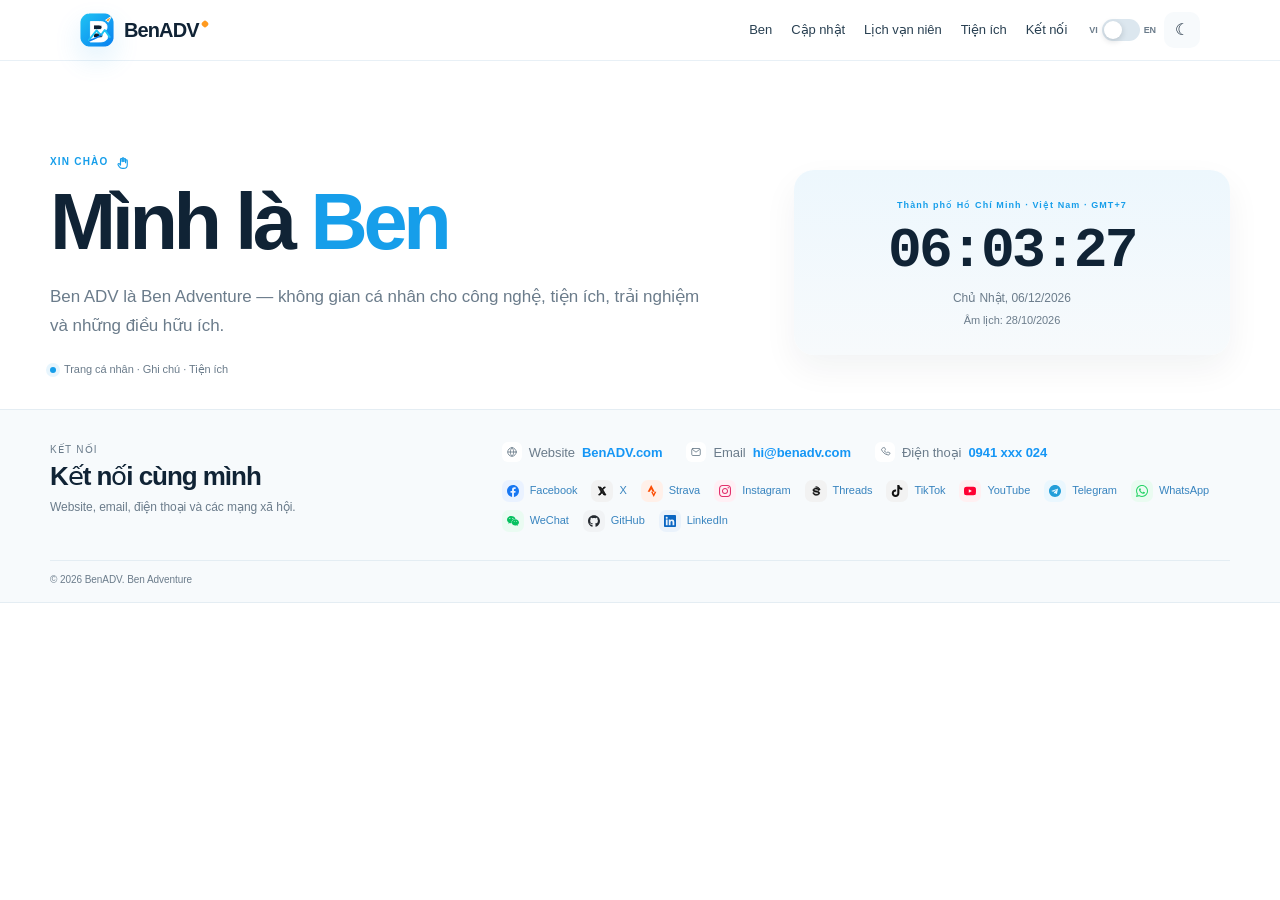
==== commit 76ed65da: "up" ====
--- a/index.html
+++ b/index.html
@@ -18,6 +18,6 @@
 </svg>
 </span>
 <span class="logo-word"><strong>BenADV</strong></span>
-</a><nav aria-label="Main navigation" class="nav" id="mainNav"><a data-page="about" href="./index.html#main-content">Ben</a><a data-page="blog" href="https://blog.benadv.com/" rel="noopener noreferrer" target="_blank">Cập nhật</a><a data-page="calendar" href="./calendar.html">Lịch vạn niên</a><a data-page="utilities" href="./utilities.html">Tiện ích</a><a data-page="contact" href="./index.html#contact">Kết nối</a></nav><div class="actions"><label class="lang-switch" title="Language"><span>VI</span><button aria-checked="false" aria-label="Switch to English" class="switch" id="languageToggle" role="switch" type="button"><span class="switch-track"></span><span class="switch-knob"></span></button><span>EN</span></label><button aria-label="Chuyển sang giao diện tối" class="theme-toggle" id="themeToggle" title="Giao diện tối" type="button"><span aria-hidden="true" class="theme-symbol">☾</span></button></div></div></header><main id="main-content"><section class="home-hero-modern"><div class="home-shell home-hero-grid"><div class="home-hero-copy"><p class="home-eyebrow"><span>XIN CHÀO</span><svg aria-hidden="true" class="greet-icon" focusable="false" viewbox="0 0 24 24"><path d="M7.2 11.4V6.9a1.35 1.35 0 0 1 2.7 0v3.6"></path><path d="M9.9 10V5.9a1.35 1.35 0 0 1 2.7 0v4.4"></path><path d="M12.6 10.2V7a1.35 1.35 0 0 1 2.7 0v5.2"></path><path d="M15.3 11.2V9a1.35 1.35 0 0 1 2.7 0v6.4c0 3.7-2.3 6-6 6H10c-2.1 0-3.4-.7-4.6-2.4l-2-3.1a1.43 1.43 0 0 1 2.35-1.62l1.45 1.82V11.4"></path></svg></p><h1>Mình là <strong>Ben</strong></h1><p class="home-lead">Ben ADV là Ben Adventure — không gian cá nhân cho công nghệ, tiện ích, trải nghiệm và những điều hữu ích.</p><div class="home-meta-row"><span class="home-meta-dot"></span><span>Trang cá nhân · Ghi chú · Tiện ích</span></div></div><div class="home-clock-panel"><div class="home-clock-top">THÀNH PHỐ HỒ CHÍ MINH · VIỆT NAM · GMT+7</div><div class="home-clock-time" id="liveClock">00:00:00</div><div class="home-clock-date" id="solarDate">Đang cập nhật…</div><div class="home-clock-lunar" id="lunarDate">Đang cập nhật…</div></div></div></section><section class="home-connect-modern" id="contact"><div class="home-shell"><div class="connect-grid"><div class="connect-heading"><p class="connect-kicker">KẾT NỐI</p><h2>Kết nối</h2><p>Website, email, điện thoại và các mạng xã hội.</p></div><div class="connect-content"><div class="connect-details"><a class="connect-item" href="https://benadv.com/"><span class="connect-icon"><svg aria-hidden="true" viewbox="0 0 24 24"><circle cx="12" cy="12" r="8.5"></circle><path d="M3.8 12h16.4M12 3.5c2.2 2.3 3.3 5.1 3.3 8.5S14.2 18.2 12 20.5c-2.2-2.3-3.3-5.1-3.3-8.5S9.8 5.8 12 3.5Z"></path></svg></span><span>Website</span><b>BenADV.com</b></a><a class="connect-item" href="mailto:hi@benadv.com"><span class="connect-icon"><svg aria-hidden="true" viewbox="0 0 24 24"><rect height="14" rx="2.2" width="17" x="3.5" y="5"></rect><path d="m5 7 7 5.3L19 7"></path></svg></span><span>Email</span><b>hi@benadv.com</b></a><a class="connect-item" href="tel:0941xxx024"><span class="connect-icon"><svg aria-hidden="true" viewbox="0 0 24 24"><path d="M7.2 4.2 9.6 3c.7-.4 1.5-.1 1.8.6l1.4 3.1c.3.6.1 1.3-.4 1.8l-1.5 1.2a13.7 13.7 0 0 0 4.4 4.4l1.2-1.5c.5-.5 1.2-.7 1.8-.4l3.1 1.4c.7.3 1 .1.6.8l-1.2 2.4c-.4.8-1.2 1.3-2.1 1.2C11.8 17.1 6.9 12.2 5 7.3c-.3-.9.2-1.7 1-2.1Z"></path></svg></span><span>Điện thoại</span><b>0941 xxx 024</b></a></div><div aria-label="Social networks" class="home-social-strip"><a aria-label="Facebook" class="home-social-link social-facebook" data-username="benadvcom" href="https://www.facebook.com/benadvcom" rel="noopener noreferrer" target="_blank"><span class="home-social-icon"><svg aria-hidden="true" class="social-svg" viewbox="0 0 968.000 963.000"><path d="M984 375C984 643 768 859 500 859C232 859 16 643 16 375C16 133 192 -68 424 -104V235H301V375H424V482C424 603 496 670 607 670C660 670 716 661 716 661V542H655C595 542 576 504 576 466V375H710L689 235H576V-104C808 -68 984 133 984 375Z" transform="translate(-16.000 859.000) scale(1 -1)"></path></svg></span><span>Facebook</span></a><a aria-label="X" class="home-social-link social-x" data-username="benadvcom" href="https://www.x.com/benadvcom" rel="noopener noreferrer" target="_blank"><span class="home-social-icon"><svg aria-hidden="true" class="social-svg" viewbox="0 0 24 24"><path d="M5.1 4h4.3l3.05 4.08L15.8 4h3.1l-5 5.62L20 20h-4.32l-3.55-4.75L8.1 20H5l5.12-5.82L5.1 4Zm3.1 1.9 7.55 12.2h1.16L9.36 5.9H8.2Z"></path></svg></span><span>X</span></a><a aria-label="Strava" class="home-social-link social-strava" data-username="benadvcom" href="https://www.strava.com/athletes/benadvcom" rel="noopener noreferrer" target="_blank"><span class="home-social-icon"><svg aria-hidden="true" class="social-svg" viewbox="0 0 721.000 1000.000"><path d="M309 875 14 305H188L309 531L430 305H603ZM603 305 517 132 430 305H298L517 -125L735 305Z" transform="translate(-14.000 875.000) scale(1 -1)"></path></svg></span><span>Strava</span></a><a aria-label="Instagram" class="home-social-link social-instagram" data-username="benadvcom" href="https://www.instagram.com/benadvcom" rel="noopener noreferrer" target="_blank"><span class="home-social-icon"><svg aria-hidden="true" class="social-svg" viewbox="0 0 875.000 875.000"><path d="M438 600C314 600 213 499 213 375C213 251 314 151 438 151C562 151 662 251 662 375C662 499 562 600 438 600ZM438 229C358 229 292 295 292 375C292 455 358 521 438 521C518 521 584 455 584 375C584 295 518 229 438 229ZM724 609C724 638 700 661 671 661C642 661 619 638 619 609C619 580 642 556 671 556C700 556 724 580 724 609ZM872 556C869 626 853 688 802 739C751 790 688 806 618 810C546 814 329 814 257 810C187 807 125 790 74 739C23 688 7 626 3 556C-1 484 -1 267 3 195C6 125 23 62 74 11C125 -40 187 -55 257 -59C329 -63 546 -63 618 -59C688 -56 751 -40 802 11C853 62 868 125 872 195C876 267 876 484 872 556ZM779 117C764 79 734 49 696 34C638 11 502 16 438 16C374 16 237 11 180 34C142 49 111 79 96 117C73 175 79 311 79 375C79 439 73 576 96 633C111 671 142 701 180 716C238 739 374 734 438 734C502 734 639 739 696 716C734 701 764 671 779 633C802 575 796 439 796 375C796 311 802 174 779 117Z" transform="translate(-0.000 813.000) scale(1 -1)"></path></svg></span><span>Instagram</span></a><a aria-label="Threads" class="home-social-link social-threads" data-username="benadvcom" href="https://www.threads.com/@benadvcom" rel="noopener noreferrer" target="_blank"><span class="home-social-icon"><svg aria-hidden="true" class="social-svg" viewbox="0 0 24 24"><path d="M12 3.7c4.2 0 7.2 2.1 8.25 5.7h-2.15c-.82-2.28-2.85-3.52-6.02-3.52-3.55 0-6.1 1.84-6.1 4.58 0 2.45 2.03 3.48 5.93 3.74l.78.06c2.85.2 4.19.86 4.19 2.1 0 1.46-1.44 2.32-3.83 2.32-2.83 0-4.76-1.23-5.16-3.28H5.75c.46 3.27 3.18 5.1 7.28 5.1 3.67 0 6.2-1.67 6.2-4.37 0-2.7-2.02-4.09-6.08-4.36l-.78-.05c-2.47-.17-3.5-.67-3.5-1.72 0-1.08 1.25-1.83 3.07-1.83 2.1 0 3.55.86 4.18 2.55h2.13C17.52 5.56 15.4 3.7 12 3.7Z"></path></svg></span><span>Threads</span></a><a aria-label="TikTok" class="home-social-link social-tiktok" data-username="benadvcom" href="https://www.tiktok.com/@benadvcom" rel="noopener noreferrer" target="_blank"><span class="home-social-icon"><svg aria-hidden="true" class="social-svg" viewbox="0 0 875.000 1000.000"><path d="M875 465V636C827 636 781 650 744 675C690 710 651 766 639 832C637 845 635 859 635 873V875H463V193C463 113 398 47 318 47C238 47 172 113 172 193C172 273 238 338 318 338C333 338 347 336 361 332V507C347 509 333 510 318 510C143 510 0 368 0 193C0 18 143 -125 318 -125C493 -125 635 18 635 193V542C702 494 785 465 874 465Z" transform="translate(0.000 875.000) scale(1 -1)"></path></svg></span><span>TikTok</span></a><a aria-label="YouTube" class="home-social-link social-youtube" data-username="BenADVcom" href="https://www.youtube.com/@BenADVcom" rel="noopener noreferrer" target="_blank"><span class="home-social-icon"><svg aria-hidden="true" class="social-svg" viewbox="0 0 1067.000 750.000"><path d="M1074 633C1062 679 1025 716 979 728C896 750 562 750 562 750C562 750 229 750 146 728C100 716 63 679 51 633C29 549 29 374 29 374C29 374 29 200 51 116C63 70 100 34 146 22C229 0 562 0 562 0C562 0 896 0 979 22C1025 34 1062 70 1074 116C1096 200 1096 374 1096 374C1096 374 1096 549 1074 633ZM453 216V533L732 374Z" transform="translate(-29.000 750.000) scale(1 -1)"></path></svg></span><span>YouTube</span></a><a aria-label="Telegram" class="home-social-link social-telegram" data-username="benadvcom" href="https://t.me/benadvcom" rel="noopener noreferrer" target="_blank"><span class="home-social-icon"><svg aria-hidden="true" class="social-svg" viewbox="0 0 969.000 968.000"><path d="M484 859C216 859 0 643 0 375C0 107 216 -109 484 -109C752 -109 969 107 969 375C969 643 752 859 484 859ZM722 528 643 153C637 126 621 120 599 132L478 222L420 165C414 159 407 154 395 154L404 277L628 479C638 488 626 493 613 484L336 310L216 347C190 355 190 373 222 386L689 566C711 574 729 561 722 528Z" transform="translate(0.000 859.000) scale(1 -1)"></path></svg></span><span>Telegram</span></a><a aria-label="WhatsApp" class="home-social-link social-whatsapp" data-username="benadvcom" href="http://wa.me/benadvcom" rel="noopener noreferrer" target="_blank"><span class="home-social-icon"><svg aria-hidden="true" class="social-svg" viewbox="0 0 875.000 874.000"><path d="M744 685C662 767 553 812 437 812C198 812 4 618 4 379C4 303 24 228 62 162L0 -62L230 -2C293 -37 364 -55 437 -55C676 -55 875 140 875 379C875 495 826 603 744 685ZM437 18C372 18 309 35 254 68L241 76L104 40L141 173L132 187C96 244 77 311 77 379C77 578 239 739 438 739C534 739 624 702 692 634C760 566 802 475 802 379C802 180 636 18 437 18ZM635 288C624 293 571 319 561 323C551 327 544 329 537 318C530 307 508 282 502 275C496 268 490 267 479 272C415 304 373 329 331 401C320 420 342 420 363 461C367 468 365 474 362 479C359 484 338 538 329 560C320 581 311 579 304 579H284C277 579 265 576 255 565C245 554 217 528 217 475C217 422 256 370 261 363C266 356 337 246 446 199C515 169 542 167 576 172C597 175 640 199 649 224C658 249 658 271 655 275C652 280 646 283 635 288Z" transform="translate(0.000 812.000) scale(1 -1)"></path></svg></span><span>WhatsApp</span></a><a aria-label="WeChat" class="home-social-link social-wechat" data-username="benadvcom" href="#" rel="noopener noreferrer" target="_blank"><span class="home-social-icon"><svg aria-hidden="true" class="social-svg" viewbox="0 0 1075.000 875.000"><path d="M752 548C764 548 777 548 789 546C757 699 593 812 406 812C197 812 25 670 25 489C25 385 83 299 178 232L140 118L273 185C321 176 358 166 406 166C418 166 430 166 442 167C434 192 429 219 429 247C429 413 572 548 752 548ZM548 651C576 651 596 632 596 603C596 575 576 556 548 556C519 556 491 575 491 603C491 632 519 651 548 651ZM282 556C254 556 225 575 225 603C225 632 254 651 282 651C311 651 329 632 329 603C329 574 311 556 282 556ZM1100 251C1100 403 948 527 777 527C596 527 454 403 454 251C454 99 596 -25 777 -25C815 -25 853 -14 891 -5L995 -63L966 32C1043 89 1100 165 1100 251ZM672 299C653 299 634 318 634 337C634 356 653 375 672 375C701 375 719 356 719 337C719 317 701 299 672 299ZM881 299C862 299 843 318 843 337C843 356 862 375 881 375C909 375 929 356 929 337C929 317 909 299 881 299Z" transform="translate(-25.000 812.000) scale(1 -1)"></path></svg></span><span>WeChat</span></a><a aria-label="GitHub" class="home-social-link social-github" data-username="benadvcom" href="https://github.com/benadvcom" rel="noopener noreferrer" target="_blank"><span class="home-social-icon"><svg aria-hidden="true" class="social-svg" viewbox="0 0 969.000 943.695"><path d="M324 99C324 103 319 107 313 106C307 106 303 103 303 99C303 95 308 91 314 92C320 92 324 95 324 99ZM263 108C262 104 266 99 272 98C277 96 283 98 284 102C285 106 281 110 275 112C270 113 264 112 263 108ZM350 111C344 110 340 105 341 101C342 97 346 95 352 96C358 97 362 101 361 105C360 109 356 112 350 111ZM478 859C207 859 0 654 0 383C0 166 136 -19 331 -84C356 -88 365 -74 365 -61C365 -49 364 18 364 59C364 59 228 30 199 117C199 117 177 174 145 189C145 189 100 220 148 219C148 219 196 215 223 169C266 94 337 115 365 128C369 159 383 181 397 194C288 206 177 221 177 409C177 463 192 490 223 524C218 537 202 589 229 657C270 670 363 604 363 604C402 615 444 621 486 621C528 621 570 615 609 604C609 604 702 670 743 657C770 589 753 537 748 524C779 489 799 463 799 409C799 221 684 206 575 194C593 179 608 149 608 103C608 37 607 -44 607 -60C607 -73 616 -88 641 -84C836 -19 969 166 969 383C969 654 749 859 478 859ZM190 186C187 184 188 180 191 176C194 173 198 171 201 174C204 176 203 180 200 184C197 187 193 189 190 186ZM169 202C168 199 169 196 173 194C176 192 181 192 182 195C183 198 181 201 177 203C173 204 170 204 169 202ZM232 132C229 129 231 124 235 120C239 116 244 115 247 118C250 121 249 126 245 130C241 134 235 135 232 132ZM210 161C207 159 207 153 210 149C213 145 218 143 221 145C224 148 224 153 221 157C218 161 213 164 210 161Z" transform="translate(0.000 859.000) scale(1 -1)"></path></svg></span><span>GitHub</span></a><a aria-label="LinkedIn" class="home-social-link social-linkedin" data-username="benadvcom" href="https://www.linkedin.com/in/benadvcom" rel="noopener noreferrer" target="_blank"><span class="home-social-icon"><svg aria-hidden="true" class="social-svg" viewbox="0 0 875.000 874.000"><path d="M812 812H62C28 812 0 784 0 749V1C0 -34 28 -62 62 -62H812C846 -62 875 -34 875 1V749C875 784 846 812 812 812ZM264 62H135V480H265V62ZM200 537C158 537 124 571 124 612C124 653 158 688 200 688C241 688 275 653 275 612C275 570 242 537 200 537ZM751 62H621V266C621 314 620 376 554 376C486 376 476 323 476 269V62H346V480H470V423H472C489 456 532 490 595 490C726 490 751 403 751 291Z" transform="translate(0.000 812.000) scale(1 -1)"></path></svg></span><span>LinkedIn</span></a></div></div></div><div class="home-copyright"><span>© 2026 BenADV · Bảo lưu mọi quyền.</span></div></div></section></main><button aria-label="Lên đầu trang" class="back-to-top" id="backToTop" type="button">↑</button>
+</a><nav aria-label="Main navigation" class="nav" id="mainNav"><a data-page="about" href="./index.html#main-content">Ben</a><a data-page="blog" href="https://blog.benadv.com/" rel="noopener noreferrer" target="_blank">Cập nhật</a><a data-page="calendar" href="./calendar.html">Lịch vạn niên</a><a data-page="utilities" href="./utilities.html">Tiện ích</a><a data-page="contact" href="./index.html#contact">Kết nối</a></nav><div class="actions"><label class="lang-switch" title="Language"><span>VI</span><button aria-checked="false" aria-label="Switch to English" class="switch" id="languageToggle" role="switch" type="button"><span class="switch-track"></span><span class="switch-knob"></span></button><span>EN</span></label><button aria-label="Chuyển sang giao diện tối" class="theme-toggle" id="themeToggle" title="Giao diện tối" type="button"><span aria-hidden="true" class="theme-symbol">☾</span></button></div></div></header><main id="main-content"><section class="home-hero-modern"><div class="home-shell home-hero-grid"><div class="home-hero-copy"><p class="home-eyebrow"><span>XIN CHÀO</span><svg aria-hidden="true" class="greet-icon" focusable="false" viewbox="0 0 24 24"><path d="M7.2 11.4V6.9a1.35 1.35 0 0 1 2.7 0v3.6"></path><path d="M9.9 10V5.9a1.35 1.35 0 0 1 2.7 0v4.4"></path><path d="M12.6 10.2V7a1.35 1.35 0 0 1 2.7 0v5.2"></path><path d="M15.3 11.2V9a1.35 1.35 0 0 1 2.7 0v6.4c0 3.7-2.3 6-6 6H10c-2.1 0-3.4-.7-4.6-2.4l-2-3.1a1.43 1.43 0 0 1 2.35-1.62l1.45 1.82V11.4"></path></svg></p><h1>Mình là <strong>Ben</strong></h1><p class="home-lead">Ben ADV là Ben Adventure — không gian cá nhân cho công nghệ, tiện ích, trải nghiệm và những điều hữu ích.</p><div class="home-meta-row"><span class="home-meta-dot"></span><span>Trang cá nhân · Ghi chú · Tiện ích</span></div></div><div class="home-clock-panel"><div class="home-clock-top">THÀNH PHỐ HỒ CHÍ MINH · VIỆT NAM · GMT+7</div><div class="home-clock-time" id="liveClock">00:00:00</div><div class="home-clock-date" id="solarDate">Đang cập nhật…</div><div class="home-clock-lunar" id="lunarDate">Đang cập nhật…</div></div></div></section><section class="home-connect-modern" id="contact"><div class="home-shell"><div class="connect-grid"><div class="connect-heading"><p class="connect-kicker">KẾT NỐI</p><h2>Kết nối cùng mình</h2><p>Website, email, điện thoại và các mạng xã hội.</p></div><div class="connect-content"><div class="connect-details"><a class="connect-item" href="https://benadv.com/"><span class="connect-icon"><svg aria-hidden="true" viewbox="0 0 24 24"><circle cx="12" cy="12" r="8.5"></circle><path d="M3.8 12h16.4M12 3.5c2.2 2.3 3.3 5.1 3.3 8.5S14.2 18.2 12 20.5c-2.2-2.3-3.3-5.1-3.3-8.5S9.8 5.8 12 3.5Z"></path></svg></span><span>Website</span><b>BenADV.com</b></a><a class="connect-item" href="mailto:hi@benadv.com"><span class="connect-icon"><svg aria-hidden="true" viewbox="0 0 24 24"><rect height="14" rx="2.2" width="17" x="3.5" y="5"></rect><path d="m5 7 7 5.3L19 7"></path></svg></span><span>Email</span><b>hi@benadv.com</b></a><a class="connect-item" href="tel:0941xxx024"><span class="connect-icon"><svg aria-hidden="true" viewbox="0 0 24 24"><path d="M7.2 4.2 9.6 3c.7-.4 1.5-.1 1.8.6l1.4 3.1c.3.6.1 1.3-.4 1.8l-1.5 1.2a13.7 13.7 0 0 0 4.4 4.4l1.2-1.5c.5-.5 1.2-.7 1.8-.4l3.1 1.4c.7.3 1 .1.6.8l-1.2 2.4c-.4.8-1.2 1.3-2.1 1.2C11.8 17.1 6.9 12.2 5 7.3c-.3-.9.2-1.7 1-2.1Z"></path></svg></span><span>Điện thoại</span><b>0941 xxx 024</b></a></div><div aria-label="Social networks" class="home-social-strip"><a aria-label="Facebook" class="home-social-link social-facebook" data-username="benadvcom" href="https://www.facebook.com/benadvcom" rel="noopener noreferrer" target="_blank"><span class="home-social-icon"><svg aria-hidden="true" class="social-svg" viewbox="0 0 968.000 963.000"><path d="M984 375C984 643 768 859 500 859C232 859 16 643 16 375C16 133 192 -68 424 -104V235H301V375H424V482C424 603 496 670 607 670C660 670 716 661 716 661V542H655C595 542 576 504 576 466V375H710L689 235H576V-104C808 -68 984 133 984 375Z" transform="translate(-16.000 859.000) scale(1 -1)"></path></svg></span><span>Facebook</span></a><a aria-label="X" class="home-social-link social-x" data-username="benadvcom" href="https://www.x.com/benadvcom" rel="noopener noreferrer" target="_blank"><span class="home-social-icon"><svg aria-hidden="true" class="social-svg" viewbox="0 0 24 24"><path d="M5.1 4h4.3l3.05 4.08L15.8 4h3.1l-5 5.62L20 20h-4.32l-3.55-4.75L8.1 20H5l5.12-5.82L5.1 4Zm3.1 1.9 7.55 12.2h1.16L9.36 5.9H8.2Z"></path></svg></span><span>X</span></a><a aria-label="Strava" class="home-social-link social-strava" data-username="benadvcom" href="https://www.strava.com/athletes/benadvcom" rel="noopener noreferrer" target="_blank"><span class="home-social-icon"><svg aria-hidden="true" class="social-svg" viewbox="0 0 721.000 1000.000"><path d="M309 875 14 305H188L309 531L430 305H603ZM603 305 517 132 430 305H298L517 -125L735 305Z" transform="translate(-14.000 875.000) scale(1 -1)"></path></svg></span><span>Strava</span></a><a aria-label="Instagram" class="home-social-link social-instagram" data-username="benadvcom" href="https://www.instagram.com/benadvcom" rel="noopener noreferrer" target="_blank"><span class="home-social-icon"><svg aria-hidden="true" class="social-svg" viewbox="0 0 875.000 875.000"><path d="M438 600C314 600 213 499 213 375C213 251 314 151 438 151C562 151 662 251 662 375C662 499 562 600 438 600ZM438 229C358 229 292 295 292 375C292 455 358 521 438 521C518 521 584 455 584 375C584 295 518 229 438 229ZM724 609C724 638 700 661 671 661C642 661 619 638 619 609C619 580 642 556 671 556C700 556 724 580 724 609ZM872 556C869 626 853 688 802 739C751 790 688 806 618 810C546 814 329 814 257 810C187 807 125 790 74 739C23 688 7 626 3 556C-1 484 -1 267 3 195C6 125 23 62 74 11C125 -40 187 -55 257 -59C329 -63 546 -63 618 -59C688 -56 751 -40 802 11C853 62 868 125 872 195C876 267 876 484 872 556ZM779 117C764 79 734 49 696 34C638 11 502 16 438 16C374 16 237 11 180 34C142 49 111 79 96 117C73 175 79 311 79 375C79 439 73 576 96 633C111 671 142 701 180 716C238 739 374 734 438 734C502 734 639 739 696 716C734 701 764 671 779 633C802 575 796 439 796 375C796 311 802 174 779 117Z" transform="translate(-0.000 813.000) scale(1 -1)"></path></svg></span><span>Instagram</span></a><a aria-label="Threads" class="home-social-link social-threads" data-username="benadvcom" href="https://www.threads.com/@benadvcom" rel="noopener noreferrer" target="_blank"><span class="home-social-icon"><svg aria-hidden="true" class="social-svg" viewbox="0 0 24 24"><path d="M12 3.7c4.2 0 7.2 2.1 8.25 5.7h-2.15c-.82-2.28-2.85-3.52-6.02-3.52-3.55 0-6.1 1.84-6.1 4.58 0 2.45 2.03 3.48 5.93 3.74l.78.06c2.85.2 4.19.86 4.19 2.1 0 1.46-1.44 2.32-3.83 2.32-2.83 0-4.76-1.23-5.16-3.28H5.75c.46 3.27 3.18 5.1 7.28 5.1 3.67 0 6.2-1.67 6.2-4.37 0-2.7-2.02-4.09-6.08-4.36l-.78-.05c-2.47-.17-3.5-.67-3.5-1.72 0-1.08 1.25-1.83 3.07-1.83 2.1 0 3.55.86 4.18 2.55h2.13C17.52 5.56 15.4 3.7 12 3.7Z"></path></svg></span><span>Threads</span></a><a aria-label="TikTok" class="home-social-link social-tiktok" data-username="benadvcom" href="https://www.tiktok.com/@benadvcom" rel="noopener noreferrer" target="_blank"><span class="home-social-icon"><svg aria-hidden="true" class="social-svg" viewbox="0 0 875.000 1000.000"><path d="M875 465V636C827 636 781 650 744 675C690 710 651 766 639 832C637 845 635 859 635 873V875H463V193C463 113 398 47 318 47C238 47 172 113 172 193C172 273 238 338 318 338C333 338 347 336 361 332V507C347 509 333 510 318 510C143 510 0 368 0 193C0 18 143 -125 318 -125C493 -125 635 18 635 193V542C702 494 785 465 874 465Z" transform="translate(0.000 875.000) scale(1 -1)"></path></svg></span><span>TikTok</span></a><a aria-label="YouTube" class="home-social-link social-youtube" data-username="BenADVcom" href="https://www.youtube.com/@BenADVcom" rel="noopener noreferrer" target="_blank"><span class="home-social-icon"><svg aria-hidden="true" class="social-svg" viewbox="0 0 1067.000 750.000"><path d="M1074 633C1062 679 1025 716 979 728C896 750 562 750 562 750C562 750 229 750 146 728C100 716 63 679 51 633C29 549 29 374 29 374C29 374 29 200 51 116C63 70 100 34 146 22C229 0 562 0 562 0C562 0 896 0 979 22C1025 34 1062 70 1074 116C1096 200 1096 374 1096 374C1096 374 1096 549 1074 633ZM453 216V533L732 374Z" transform="translate(-29.000 750.000) scale(1 -1)"></path></svg></span><span>YouTube</span></a><a aria-label="Telegram" class="home-social-link social-telegram" data-username="benadvcom" href="https://t.me/benadvcom" rel="noopener noreferrer" target="_blank"><span class="home-social-icon"><svg aria-hidden="true" class="social-svg" viewbox="0 0 969.000 968.000"><path d="M484 859C216 859 0 643 0 375C0 107 216 -109 484 -109C752 -109 969 107 969 375C969 643 752 859 484 859ZM722 528 643 153C637 126 621 120 599 132L478 222L420 165C414 159 407 154 395 154L404 277L628 479C638 488 626 493 613 484L336 310L216 347C190 355 190 373 222 386L689 566C711 574 729 561 722 528Z" transform="translate(0.000 859.000) scale(1 -1)"></path></svg></span><span>Telegram</span></a><a aria-label="WhatsApp" class="home-social-link social-whatsapp" data-username="benadvcom" href="http://wa.me/benadvcom" rel="noopener noreferrer" target="_blank"><span class="home-social-icon"><svg aria-hidden="true" class="social-svg" viewbox="0 0 875.000 874.000"><path d="M744 685C662 767 553 812 437 812C198 812 4 618 4 379C4 303 24 228 62 162L0 -62L230 -2C293 -37 364 -55 437 -55C676 -55 875 140 875 379C875 495 826 603 744 685ZM437 18C372 18 309 35 254 68L241 76L104 40L141 173L132 187C96 244 77 311 77 379C77 578 239 739 438 739C534 739 624 702 692 634C760 566 802 475 802 379C802 180 636 18 437 18ZM635 288C624 293 571 319 561 323C551 327 544 329 537 318C530 307 508 282 502 275C496 268 490 267 479 272C415 304 373 329 331 401C320 420 342 420 363 461C367 468 365 474 362 479C359 484 338 538 329 560C320 581 311 579 304 579H284C277 579 265 576 255 565C245 554 217 528 217 475C217 422 256 370 261 363C266 356 337 246 446 199C515 169 542 167 576 172C597 175 640 199 649 224C658 249 658 271 655 275C652 280 646 283 635 288Z" transform="translate(0.000 812.000) scale(1 -1)"></path></svg></span><span>WhatsApp</span></a><a aria-label="WeChat" class="home-social-link social-wechat" data-username="benadvcom" href="#" rel="noopener noreferrer" target="_blank"><span class="home-social-icon"><svg aria-hidden="true" class="social-svg" viewbox="0 0 1075.000 875.000"><path d="M752 548C764 548 777 548 789 546C757 699 593 812 406 812C197 812 25 670 25 489C25 385 83 299 178 232L140 118L273 185C321 176 358 166 406 166C418 166 430 166 442 167C434 192 429 219 429 247C429 413 572 548 752 548ZM548 651C576 651 596 632 596 603C596 575 576 556 548 556C519 556 491 575 491 603C491 632 519 651 548 651ZM282 556C254 556 225 575 225 603C225 632 254 651 282 651C311 651 329 632 329 603C329 574 311 556 282 556ZM1100 251C1100 403 948 527 777 527C596 527 454 403 454 251C454 99 596 -25 777 -25C815 -25 853 -14 891 -5L995 -63L966 32C1043 89 1100 165 1100 251ZM672 299C653 299 634 318 634 337C634 356 653 375 672 375C701 375 719 356 719 337C719 317 701 299 672 299ZM881 299C862 299 843 318 843 337C843 356 862 375 881 375C909 375 929 356 929 337C929 317 909 299 881 299Z" transform="translate(-25.000 812.000) scale(1 -1)"></path></svg></span><span>WeChat</span></a><a aria-label="GitHub" class="home-social-link social-github" data-username="benadvcom" href="https://github.com/benadvcom" rel="noopener noreferrer" target="_blank"><span class="home-social-icon"><svg aria-hidden="true" class="social-svg" viewbox="0 0 969.000 943.695"><path d="M324 99C324 103 319 107 313 106C307 106 303 103 303 99C303 95 308 91 314 92C320 92 324 95 324 99ZM263 108C262 104 266 99 272 98C277 96 283 98 284 102C285 106 281 110 275 112C270 113 264 112 263 108ZM350 111C344 110 340 105 341 101C342 97 346 95 352 96C358 97 362 101 361 105C360 109 356 112 350 111ZM478 859C207 859 0 654 0 383C0 166 136 -19 331 -84C356 -88 365 -74 365 -61C365 -49 364 18 364 59C364 59 228 30 199 117C199 117 177 174 145 189C145 189 100 220 148 219C148 219 196 215 223 169C266 94 337 115 365 128C369 159 383 181 397 194C288 206 177 221 177 409C177 463 192 490 223 524C218 537 202 589 229 657C270 670 363 604 363 604C402 615 444 621 486 621C528 621 570 615 609 604C609 604 702 670 743 657C770 589 753 537 748 524C779 489 799 463 799 409C799 221 684 206 575 194C593 179 608 149 608 103C608 37 607 -44 607 -60C607 -73 616 -88 641 -84C836 -19 969 166 969 383C969 654 749 859 478 859ZM190 186C187 184 188 180 191 176C194 173 198 171 201 174C204 176 203 180 200 184C197 187 193 189 190 186ZM169 202C168 199 169 196 173 194C176 192 181 192 182 195C183 198 181 201 177 203C173 204 170 204 169 202ZM232 132C229 129 231 124 235 120C239 116 244 115 247 118C250 121 249 126 245 130C241 134 235 135 232 132ZM210 161C207 159 207 153 210 149C213 145 218 143 221 145C224 148 224 153 221 157C218 161 213 164 210 161Z" transform="translate(0.000 859.000) scale(1 -1)"></path></svg></span><span>GitHub</span></a><a aria-label="LinkedIn" class="home-social-link social-linkedin" data-username="benadvcom" href="https://www.linkedin.com/in/benadvcom" rel="noopener noreferrer" target="_blank"><span class="home-social-icon"><svg aria-hidden="true" class="social-svg" viewbox="0 0 875.000 874.000"><path d="M812 812H62C28 812 0 784 0 749V1C0 -34 28 -62 62 -62H812C846 -62 875 -34 875 1V749C875 784 846 812 812 812ZM264 62H135V480H265V62ZM200 537C158 537 124 571 124 612C124 653 158 688 200 688C241 688 275 653 275 612C275 570 242 537 200 537ZM751 62H621V266C621 314 620 376 554 376C486 376 476 323 476 269V62H346V480H470V423H472C489 456 532 490 595 490C726 490 751 403 751 291Z" transform="translate(0.000 812.000) scale(1 -1)"></path></svg></span><span>LinkedIn</span></a></div></div></div><div class="home-copyright"><span>© 2026 BenADV. Ben Adventure</span></div></div></section></main><button aria-label="Lên đầu trang" class="back-to-top" id="backToTop" type="button">↑</button>
 <script defer="" src="js/script.js?v=20260815"></script>
 </body></html>
--- a/css/style.css
+++ b/css/style.css
@@ -28,7 +28,8 @@
   --radius-lg:20px;
   --shadow-soft:0 14px 34px rgba(16,35,53,.055);
   --shadow-brand:0 12px 28px rgba(22,158,234,.14);
-}html{scroll-behavior:smooth;overflow-x:hidden}body{-webkit-font-smoothing:antialiased;-moz-osx-font-smoothing:grayscale;padding-top:var(--header-h);min-width:0;width:100%;overflow-x:hidden;font-family:"Aptos","Segoe UI Variable","Segoe UI",Inter,Roboto,Helvetica,Arial,sans-serif;font-size:16px;line-height:1.62;color:var(--text);font-optical-sizing:auto;font-kerning:normal;font-synthesis:none;background:var(--bg);-webkit-text-size-adjust:100%;text-rendering:optimizeLegibility;overflow-wrap:anywhere}a{color:inherit}button{font:inherit}img,svg{display:block;max-width:100%}.container{width:min(var(--max),calc(100% - 40px));margin-inline:auto;min-width:0}.site-header{position:fixed;top:0;left:0;right:0;z-index:1000;width:100%;background:rgba(255,255,255,.94);backdrop-filter:blur(12px);-webkit-backdrop-filter:blur(12px);border-bottom:1px solid rgba(230,238,244,.72);transition:box-shadow .18s ease,background .18s ease}.nav-wrap{min-height:64px;display:flex;align-items:center;gap:22px}.logo{display:inline-flex;align-items:center;gap:9px;text-decoration:none;color:var(--text);flex:0 0 auto}.logo-mark{width:32px;height:32px;border-radius:10px;display:grid;place-items:center;color:#fff;background:linear-gradient(145deg,#1aa6f6,#46baf8);box-shadow:0 7px 16px rgba(26,166,246,.16);position:relative;overflow:hidden;flex:0 0 auto}.logo-mark::after{content:"";position:absolute;inset:1px;border-radius:9px;border:1px solid rgba(255,255,255,.18);pointer-events:none}.logo-mark svg{width:20px;height:20px;fill:none;stroke:currentColor;stroke-width:2.25;stroke-linecap:round;stroke-linejoin:round;position:relative;z-index:1}.logo-dot{fill:currentColor;stroke:none}.logo-word{display:inline-flex;align-items:baseline;gap:1px;font-family:var(--font-display);font-size:20px;line-height:1;letter-spacing:-.04em;white-space:nowrap}.logo-word strong{font-weight:760}.logo-domain{color:var(--brand);font-size:.78em;font-weight:650;letter-spacing:-.025em}.nav{display:flex;align-items:center;gap:20px;margin-left:auto;min-width:0;overflow-x:auto;scrollbar-width:none}.nav::-webkit-scrollbar{display:none}.nav a{position:relative;padding:6px 0;color:#0b1620;text-decoration:none;font-size:13px;font-weight:560;letter-spacing:-.01em;white-space:nowrap}.nav a:hover{color:var(--brand)}.nav a.active{color:var(--brand);font-weight:700}.nav a.active::after{transform:scaleX(1)}.nav a::after{content:"";position:absolute;left:0;right:0;bottom:0;height:2px;border-radius:999px;background:var(--brand);transform:scaleX(0);transform-origin:center;transition:transform .18s ease}.nav a:hover::after{transform:scaleX(1)}.actions{display:flex;align-items:center;gap:8px;flex:0 0 auto}.lang-switch{display:flex;align-items:center;gap:4px;color:var(--muted);font-size:9px;font-weight:720;white-space:nowrap}.switch{position:relative;width:38px;height:22px;padding:0;border:0;border-radius:999px;background:#dce7ef;cursor:pointer}.switch-knob{position:absolute;top:2px;left:2px;width:18px;height:18px;border-radius:50%;background:#fff;box-shadow:0 2px 6px rgba(15,30,40,.18);transition:transform .18s ease}.switch.on{background:var(--brand)}.switch.on .switch-knob{transform:translateX(16px)}.theme-toggle{width:36px;height:36px;border:0;border-radius:10px;background:var(--surface);color:var(--text);display:grid;place-items:center;cursor:pointer;transition:.18s ease}.theme-toggle:hover{background:var(--brand-soft);color:var(--brand);transform:translateY(-1px)}.theme-symbol{font-size:16px}.hero{padding:76px 0 48px}.hero-content{max-width:760px}.eyebrow{display:inline-flex;align-items:center;gap:8px;color:var(--brand);font-size:10px;letter-spacing:.15em;font-weight:720;margin-bottom:14px}.greet-icon{width:16px;height:16px;fill:none;stroke:currentColor;stroke-width:1.8;stroke-linecap:round;stroke-linejoin:round}.hero h1{font-family:var(--font-display);font-size:clamp(44px,7vw,76px);line-height:1.02;font-weight:650;letter-spacing:-.065em;margin-bottom:18px}.hero h1 strong{color:var(--brand);font-weight:780}.lead{max-width:690px;color:var(--muted);font-size:17px;line-height:1.68;font-weight:430}.hero-buttons{display:flex;flex-wrap:wrap;gap:10px;margin-top:26px}.btn{display:inline-flex;align-items:center;justify-content:center;min-height:43px;padding:0 17px;border-radius:10px;font-size:14px;font-weight:650;letter-spacing:-.01em;text-decoration:none;transition:.18s ease}.btn-primary{color:#fff;background:var(--brand);box-shadow:0 10px 22px rgba(26,166,246,.16)}.btn-primary:hover{background:var(--brand-dark);transform:translateY(-1px)}.btn-secondary{color:var(--text);background:var(--surface)}.btn-secondary:hover{background:var(--brand-soft);transform:translateY(-1px)}.hero-meta{display:flex;align-items:center;gap:8px;margin-top:22px;color:var(--muted);font-size:12px}.hero-meta-dot{width:7px;height:7px;border-radius:50%;background:var(--brand);box-shadow:0 0 0 5px rgba(26,166,246,.10)}.clock-section{padding:4px 0 18px}.clock-card{padding:21px 14px 20px;border-radius:17px;background:linear-gradient(180deg,var(--surface-strong),var(--surface));text-align:center;box-shadow:var(--shadow)}.clock-location{color:var(--brand);font-size:10px;letter-spacing:.13em;font-weight:850}.live-clock{display:block;width:100%;margin-top:6px;font-family:ui-monospace,SFMono-Regular,Menlo,Monaco,Consolas,"Liberation Mono","Courier New",monospace;font-variant-numeric:tabular-nums;font-size:clamp(29px,5.5vw,54px);line-height:1;font-weight:720;letter-spacing:-.045em;white-space:nowrap;overflow:hidden}.calendar-line{margin-top:8px;color:var(--muted);font-size:13px;line-height:1.4}.calendar-line.lunar{margin-top:2px;font-size:12px}.section{padding:66px 0}.section-alt{background:var(--surface)}.section-label{margin-bottom:6px;color:var(--brand);font-size:10px;letter-spacing:.16em;font-weight:800}.section h2{font-family:var(--font-display);font-size:clamp(29px,4.1vw,40px);line-height:1.08;font-weight:700;letter-spacing:-.045em}.section-intro{max-width:560px;margin-top:8px;color:var(--muted);font-size:14px;line-height:1.7;font-weight:430}.section-text{max-width:790px;color:var(--muted);font-size:16px;line-height:1.72;font-weight:430;margin-top:13px}.cards{display:grid;grid-template-columns:repeat(3,minmax(0,1fr));gap:22px;margin-top:28px}.card{min-width:0;padding:5px 0 10px}.card-number{display:block;margin-bottom:13px;color:var(--brand);font-size:10px;font-weight:850;letter-spacing:.08em}.card h3{font-family:var(--font-display);font-size:17px;line-height:1.3;font-weight:650;margin-bottom:7px;letter-spacing:-.025em}.card p{color:var(--muted);font-size:14px;line-height:1.65;font-weight:430}.card a{display:inline-block;margin-top:12px;color:var(--brand);font-size:13px;font-weight:750;text-decoration:none}.card a:hover{color:var(--brand-dark)}.card+.card{position:relative}.card+.card::before{content:"";position:absolute;left:-11px;top:0;bottom:0;width:1px;background:var(--line)}.socials{display:flex;flex-wrap:wrap;gap:10px 18px;margin-top:22px}.social-link{display:inline-flex;align-items:center;gap:8px;color:var(--muted);text-decoration:none;font-size:13px;font-weight:700;transition:.18s ease}.social-link:hover{color:var(--brand);transform:translateY(-1px)}.social-icon{width:23px;height:23px;display:grid;place-items:center;border-radius:8px;background:var(--surface);color:var(--brand)}.social-icon svg{width:14px;height:14px;fill:currentColor;stroke:currentColor;stroke-width:1.3;stroke-linecap:round;stroke-linejoin:round}.social-instagram .social-icon svg{fill:none}.social-instagram .social-icon svg circle:last-child{fill:currentColor;stroke:none}.social-wechat .social-icon svg{fill:none}.social-youtube .social-icon,.social-telegram .social-icon{background:var(--brand-soft)}.section-text a[href^="https://benadv.com"],.section-text a[href^="mailto:"],.section-text a[href^="tel:"]{color:var(--brand);font-weight:700;text-decoration:none}.footer{padding:28px 0;color:var(--muted);font-size:12px}.footer .container{display:flex;gap:5px;flex-wrap:wrap}.back-to-top{position:fixed;right:16px;bottom:16px;width:40px;height:40px;border:0;border-radius:50%;background:var(--bg);color:var(--brand);cursor:pointer;opacity:0;pointer-events:none;transition:.2s;box-shadow:0 10px 24px rgba(22,60,82,.10)}.back-to-top.show{opacity:1;pointer-events:auto}body.dark{--bg:#0b1118;--surface:#111a24;--surface-strong:#102333;--text:#eef5fa;--muted:#9aabb9;--line:#263744;--brand:#35b3ff;--brand-dark:#1aa6f6;--brand-soft:#102b3d;--shadow:0 16px 36px rgba(0,0,0,.22)}body.dark .site-header{background:rgba(11,17,24,.94);border-bottom-color:rgba(38,55,68,.7)}body.dark .switch{background:#2a3a47}body.dark .switch.on{background:var(--brand)}body.dark .card+.card::before{background:var(--line)}body.dark .social-icon{background:var(--surface)}body.dark .social-youtube .social-icon,body.dark .social-telegram .social-icon{background:var(--brand-soft)}@media(max-width:800px){.cards{grid-template-columns:1fr}.card{padding:2px 0 14px}.card+.card::before{display:none}}@media(max-width:700px){.container{width:min(var(--max),calc(100% - 28px))}.nav-wrap{flex-wrap:wrap;padding:8px 0;gap:8px}.nav{order:3;width:100%;margin-left:0;gap:15px}.hero{padding:52px 0 34px}.hero h1{font-size:46px}.lead{font-size:16px}.section{padding:52px 0}.section h2{font-size:30px}}@media(max-width:360px){.logo-mark{width:29px;height:29px;border-radius:9px}.logo-mark svg{width:18px;height:18px}.logo-word{font-size:18px}.logo-domain{font-size:.76em}.container{width:calc(100% - 20px)}.logo-mark{width:28px;height:28px}.nav{gap:12px}.nav a{font-size:12px}.actions{margin-left:auto}.theme-toggle{width:32px;height:32px}.switch{width:34px;height:20px}.switch-knob{width:16px;height:16px}.switch.on .switch-knob{transform:translateX(14px)}.hero{padding-top:40px}.hero h1{font-size:40px}.lead{font-size:15px}.hero-buttons{display:grid;grid-template-columns:1fr}.hero-buttons .btn{width:100%}.clock-card{padding:17px 7px}.live-clock{font-size:clamp(21px,13vw,42px);letter-spacing:-.04em}.section{padding:44px 0}.section-intro{font-size:13px}}@media(max-width:220px){.container{width:calc(100% - 12px)}.logo-mark{width:26px;height:26px;border-radius:8px}.nav-wrap{gap:6px}.nav a{font-size:11px}.lang-switch>span{display:none}.switch{width:30px;height:18px}.switch-knob{width:14px;height:14px}.switch.on .switch-knob{transform:translateX(12px)}.theme-toggle{width:30px;height:30px;font-size:12px}.hero{padding:30px 0}.hero h1{font-size:28px}.lead,.section-text{font-size:13px}.section h2{font-size:23px}.clock-card{padding:15px 4px}.clock-location{font-size:8px}.live-clock{font-size:clamp(17px,23cqw,28px)}.calendar-line,.calendar-line.lunar{font-size:10px}}.skip-link{position:fixed;left:12px;top:-50px;z-index:200;padding:8px 12px;border-radius:9px;background:var(--text);color:var(--bg);text-decoration:none;font-size:13px;font-weight:700;transition:top .18s ease}.skip-link:focus{top:12px}:focus-visible{outline:2px solid var(--brand);outline-offset:3px}section[id]{scroll-margin-top:calc(var(--header-h)+12px)}::selection{background:rgba(26,166,246,.22);color:inherit}@media(max-width:360px){.greet-icon{width:15px;height:15px}}body.dark .nav a{color:#eef5fa}body.dark .nav a:hover{color:var(--brand)}.nav a.active{color:var(--brand);font-weight:700}.nav a.active::after{transform:scaleX(1)}.eyebrow .greet-icon{color:var(--brand);flex:0 0 auto}.site-header.is-scrolled{background:rgba(255,255,255,.97);box-shadow:0 8px 24px rgba(20,60,84,.08)}body.dark .site-header.is-scrolled{background:rgba(11,17,24,.97);box-shadow:0 8px 24px rgba(0,0,0,.22)}@media(max-width:360px){.logo-mark{width:31px;height:31px;border-radius:10px}.logo-mark svg{width:22px;height:22px}.logo-word{font-size:18px}}.page-hero{padding:84px 0 110px}.page-title{font-family:var(--font-display);font-size:clamp(36px,6vw,60px);line-height:1.05;letter-spacing:-.055em;margin-top:8px}.page-intro{max-width:720px;margin-top:16px;color:var(--muted);font-size:17px;line-height:1.7}@media(max-width:700px){.page-hero{padding:54px 0 80px}.page-title{font-size:42px}.page-intro{font-size:15px}}:root{--home-max:1120px;--home-space:clamp(46px,7vw,82px)}.home-shell{width:min(var(--home-max),calc(100% - 40px));margin:0 auto}.site-header{border-bottom:1px solid rgba(230,238,244,.62)}.nav-wrap{min-height:60px}.logo-mark{width:30px;height:30px;border-radius:9px}.logo-mark svg{width:19px;height:19px}.logo-word{font-size:18px}.nav{gap:18px}.nav a{font-size:12.5px}.home-hero{padding:clamp(58px,9vw,96px) 0 34px}.home-hero-inner{max-width:820px}.home-eyebrow{display:inline-flex;align-items:center;gap:7px;color:var(--brand);font-size:10px;letter-spacing:.16em;font-weight:720;margin-bottom:14px;text-transform:uppercase}.home-eyebrow .greet-icon{width:15px;height:15px}.home-hero h1{font-family:var(--font-display);font-size:clamp(42px,6.4vw,72px);line-height:.98;letter-spacing:-.065em;font-weight:650;margin:0 0 18px;max-width:760px}.home-hero h1 strong{color:var(--brand);font-weight:800}.home-lead{max-width:690px;color:var(--muted);font-size:16px;line-height:1.7}.home-actions{display:flex;flex-wrap:wrap;gap:9px;margin-top:22px}.home-actions .btn{min-height:40px;padding:0 15px;font-size:13px}.home-meta{display:flex;align-items:center;gap:8px;margin-top:18px;color:var(--muted);font-size:11px}.home-meta-dot{width:6px;height:6px;border-radius:50%;background:var(--brand);box-shadow:0 0 0 4px rgba(26,166,246,.10)}.home-clock{padding:6px 0 0}.home-clock-card{padding:18px 14px 17px;border-radius:16px;background:linear-gradient(180deg,var(--surface-strong),var(--surface));box-shadow:0 12px 30px rgba(23,88,123,.05);text-align:center}.home-clock-card .clock-location{font-size:9px;letter-spacing:.14em}.home-clock-card .live-clock{font-size:clamp(28px,5vw,50px);margin-top:5px}.home-clock-card .calendar-line{font-size:12px;margin-top:7px}.home-clock-card .calendar-line.lunar{font-size:11px;margin-top:2px}.home-section{padding:var(--home-space) 0}.home-section.compact{padding-bottom:50px}.home-section-label{color:var(--brand);font-size:10px;letter-spacing:.16em;font-weight:720;margin-bottom:6px}.home-section h2{font-family:var(--font-display);font-size:clamp(28px,4vw,38px);line-height:1.08;letter-spacing:-.045em;font-weight:700}.home-section-intro{max-width:590px;color:var(--muted);font-size:14px;line-height:1.7;margin-top:8px}.home-about-text{max-width:760px;color:var(--muted);font-size:15px;line-height:1.72;margin-top:12px}.home-contact{background:var(--surface)}.home-contact-grid{display:grid;grid-template-columns:minmax(0,.82fr) minmax(0,1.18fr);gap:34px;align-items:start}.home-contact-details{color:var(--muted);font-size:14px;line-height:1.9}.home-contact-details a{color:var(--brand);font-weight:700;text-decoration:none}.home-socials{display:flex;flex-wrap:wrap;gap:9px 14px;margin-top:20px}.home-socials .social-link{font-size:12px;gap:6px}.home-socials .social-icon{width:21px;height:21px;border-radius:7px}.home-socials .social-icon svg{width:13px;height:13px}.home-footer{padding:22px 0 28px;font-size:11px}@media(max-width:780px){.home-contact-grid{grid-template-columns:1fr;gap:24px}}@media(max-width:700px){.home-shell{width:calc(100% - 28px)}.home-hero{padding-top:48px}}@media(max-width:360px){.home-shell{width:calc(100% - 20px)}.home-hero h1{font-size:38px}.home-lead{font-size:15px}.home-actions{display:grid;grid-template-columns:1fr 1fr}.home-actions .btn{width:100%}.home-contact-grid{gap:20px}}@media(max-width:240px){.home-actions{grid-template-columns:1fr}.home-hero h1{font-size:29px}.home-lead,.home-about-text{font-size:13px}.home-section-intro,.home-contact-details{font-size:12px}}.home-info{padding:34px 0;background:transparent}.home-info+.home-info{padding-top:26px}.home-info-head{display:flex;align-items:baseline;gap:12px;flex-wrap:wrap}.home-info .home-section-label{margin:0;font-size:9px;letter-spacing:.16em}.home-info h2{margin:0;font-family:var(--font-display);font-size:20px;line-height:1.1;letter-spacing:-.03em;font-weight:680}.home-info-text{max-width:720px;margin-top:8px;color:var(--muted);font-size:13px;line-height:1.65}.home-contact{background:var(--surface);margin-top:4px;padding:30px 0 28px}.home-contact-body{margin-top:7px}.home-contact-text{margin:0;color:var(--muted);font-size:13px;line-height:1.8}.home-contact-text a{color:var(--brand);font-weight:700;text-decoration:none}.home-social-strip{margin-top:15px;display:flex;flex-wrap:wrap;gap:8px 14px}.home-social-strip .social-link{font-size:11px;gap:5px}.home-social-strip .social-icon{width:19px;height:19px;border-radius:6px}.home-social-strip .social-icon svg{width:11px;height:11px}@media(max-width:700px){.home-info{padding:28px 0}.home-info h2{font-size:19px}.home-contact{padding:26px 0 24px}}@media(max-width:360px){.home-info-head{gap:9px}.home-info h2{font-size:18px}.home-info-text,.home-contact-text{font-size:12px}}.home-legal{border-bottom:1px solid rgba(230,238,244,.55);background:var(--bg);color:var(--muted);font-size:10px;line-height:1}.home-legal .home-shell{min-height:28px;display:flex;align-items:center;justify-content:flex-end}.home-legal span{white-space:nowrap}.home-hero{padding-top:clamp(46px,7vw,76px);padding-bottom:30px}.home-clock{padding-top:4px;padding-bottom:6px}.home-clock-card{max-width:980px;margin-inline:auto}.home-section{padding:32px 0}.home-section+.home-section{padding-top:24px}.home-info{padding:28px 0 22px}.home-info+.home-info{padding-top:22px}.home-contact{margin-top:0;padding:24px 0 22px}.home-contact-grid{display:grid;grid-template-columns:minmax(0,.62fr) minmax(0,1.38fr);gap:28px;align-items:start}.home-contact-body{margin-top:0}.home-socials{margin-top:12px;gap:7px 12px}.home-footer{display:none}.home-contact::after{content:"";display:block;width:100%;height:1px;margin-top:22px;background:var(--line);opacity:.55}@media(max-width:780px){.home-contact-grid{grid-template-columns:1fr;gap:16px}.home-legal .home-shell{justify-content:flex-start}}@media(max-width:700px){.home-legal{font-size:9px}.home-hero{padding-top:42px}.home-section{padding:28px 0}.home-contact{padding:22px 0 20px}}@media(max-width:360px){.home-legal .home-shell{min-height:24px}.home-legal{font-size:8px}.home-hero{padding-top:36px}.home-info h2{font-size:18px}}.home-contact{background:var(--surface);padding:30px 0 28px}.home-contact-layout{display:grid;grid-template-columns:minmax(0,.7fr) minmax(0,1.3fr);gap:34px;align-items:start}.home-contact .home-info-head{display:block}.home-contact .home-section-label{margin-bottom:5px}.home-contact .home-info-head h2{font-size:22px}.home-contact .home-info-text{margin-top:7px;max-width:340px;font-size:12px}.home-contact-details{min-width:0}.home-contact-row{display:flex;align-items:baseline;gap:12px;margin:0 0 5px;font-size:13px;line-height:1.55}.home-contact-row>span{width:62px;flex:0 0 62px;color:var(--muted)}.home-contact-row a{color:var(--brand);font-weight:700;text-decoration:none;word-break:break-word}.home-social-strip{display:flex;flex-wrap:wrap;gap:8px 12px;margin-top:14px}.home-social-link{display:inline-flex;align-items:center;gap:6px;color:var(--muted);text-decoration:none;font-size:11px;font-weight:650;transition:color .18s ease,transform .18s ease}.home-social-link:hover{color:var(--brand);transform:translateY(-1px)}.home-social-icon{width:22px;height:22px;border-radius:7px;display:grid;place-items:center;color:var(--brand);background:var(--bg)}.home-social-icon svg{width:12px;height:12px;fill:currentColor;stroke:currentColor;stroke-width:1.3;stroke-linecap:round;stroke-linejoin:round}.home-social-icon svg rect,.home-social-icon svg circle{vector-effect:non-scaling-stroke}.home-social-icon svg circle.dot{fill:currentColor;stroke:none}@media(max-width:780px){.home-contact-layout{grid-template-columns:1fr;gap:18px}}@media(max-width:360px){.home-contact{padding:24px 0}.home-contact-row{font-size:12px}.home-contact-row>span{width:56px;flex-basis:56px}.home-social-link{font-size:10px}}.home-copyright{background:var(--surface);border-top:1px solid var(--line);padding:12px 0 16px;color:var(--muted);font-size:10px}.home-copyright .home-shell{display:flex;align-items:center;justify-content:flex-end}.home-copyright span{white-space:nowrap}@media(max-width:700px){.home-copyright .home-shell{justify-content:flex-start}}.home-shell{width:min(1180px,calc(100% - 48px));margin-inline:auto}.site-header{min-height:60px}.nav-wrap{min-height:60px}.logo-mark{width:31px;height:31px;border-radius:10px}.logo-word{font-size:18px}.nav{gap:19px}.nav a{font-size:12.5px}.home-hero-modern{padding:clamp(62px,8vw,92px) 0 clamp(52px,7vw,76px)}.home-hero-grid{display:grid;grid-template-columns:minmax(0,1.2fr) minmax(330px,.8fr);gap:clamp(36px,7vw,90px);align-items:center}.home-hero-copy{min-width:0}.home-eyebrow{display:inline-flex;align-items:center;gap:7px;color:var(--brand);font-size:10px;letter-spacing:.16em;font-weight:720;text-transform:uppercase;margin-bottom:13px}.greet-icon{width:15px;height:15px;fill:none;stroke:currentColor;stroke-width:1.8;stroke-linecap:round;stroke-linejoin:round}.home-hero-copy h1{margin:0;max-width:800px;font-family:var(--font-display);font-size:clamp(46px,6.2vw,82px);line-height:.98;letter-spacing:-.068em;font-weight:720}.home-hero-copy h1 strong{color:var(--brand);font-weight:800}.home-lead{max-width:650px;margin-top:22px;color:var(--muted);font-size:17px;line-height:1.7}.home-meta-row{display:flex;align-items:center;gap:8px;margin-top:20px;color:var(--muted);font-size:11px}.home-meta-dot{width:6px;height:6px;border-radius:50%;background:var(--brand);box-shadow:0 0 0 4px rgba(26,166,246,.10)}.home-clock-panel{min-width:0;padding:28px 24px 26px;border-radius:20px;background:linear-gradient(180deg,var(--surface-strong),var(--surface));box-shadow:0 18px 42px rgba(23,88,123,.07);text-align:center}.home-clock-top{color:var(--brand);font-size:9px;font-weight:850;letter-spacing:.13em}.home-clock-time{margin-top:10px;font-family:ui-monospace,SFMono-Regular,Menlo,Monaco,Consolas,"Liberation Mono","Courier New",monospace;font-variant-numeric:tabular-nums;font-size:clamp(37px,4.4vw,58px);line-height:1;font-weight:720;letter-spacing:-.05em;color:var(--text);white-space:nowrap}.home-clock-date{margin-top:10px;color:var(--muted);font-size:12px}.home-clock-lunar{margin-top:3px;color:var(--muted);font-size:11px}.home-connect-modern{background:var(--surface);border-top:1px solid rgba(230,238,244,.7);border-bottom:1px solid rgba(230,238,244,.7)}.connect-grid{display:grid;grid-template-columns:minmax(230px,.72fr) minmax(0,1.28fr);gap:42px;padding:32px 0 28px;align-items:start}.connect-heading{min-width:0}.connect-kicker{color:var(--brand);font-size:9px;letter-spacing:.16em;font-weight:720;margin:0 0 5px}.connect-heading h2{margin:0;font-family:var(--font-display);font-size:26px;line-height:1.05;letter-spacing:-.04em;font-weight:700}.connect-heading p:last-child{max-width:310px;margin:8px 0 0;color:var(--muted);font-size:12px;line-height:1.65}.connect-content{min-width:0}.connect-details{display:flex;flex-wrap:wrap;gap:8px 24px;align-items:baseline}.connect-item{display:inline-flex;align-items:baseline;gap:8px;text-decoration:none;font-size:13px}.connect-item span{color:var(--muted)}.connect-item b{color:var(--brand);font-weight:700}.home-social-strip{display:flex;flex-wrap:wrap;gap:8px 14px;margin-top:17px}.home-social-link{display:inline-flex;align-items:center;gap:6px;color:var(--muted);text-decoration:none;font-size:11px;font-weight:650;transition:color .18s ease,transform .18s ease}.home-social-link:hover{color:var(--brand);transform:translateY(-1px)}.home-social-icon{width:21px;height:21px;border-radius:7px;display:grid;place-items:center;background:var(--bg);color:var(--brand)}.home-social-icon svg{width:12px;height:12px;fill:currentColor;stroke:currentColor;stroke-width:1.3;stroke-linecap:round;stroke-linejoin:round}.home-social-icon svg rect{fill:none}.home-social-icon svg .dot{fill:currentColor;stroke:none}.home-copyright{display:flex;justify-content:flex-end;padding:11px 0 14px;color:var(--muted);font-size:10px}.home-copyright span{white-space:nowrap}@media(min-width:1100px){.home-hero-modern{padding-top:86px}}@media(max-width:900px){.home-hero-grid{grid-template-columns:1fr;gap:30px}.home-clock-panel{max-width:620px}.connect-grid{grid-template-columns:1fr;gap:20px}}@media(max-width:700px){.home-shell{width:calc(100% - 28px)}.home-hero-modern{padding:48px 0 40px}.home-hero-copy h1{font-size:46px}.home-lead{font-size:15px;margin-top:17px}.home-clock-panel{padding:22px 12px 21px;border-radius:16px}.connect-grid{padding:26px 0 22px}}@media(max-width:360px){.home-shell{width:calc(100% - 20px)}.home-hero-modern{padding-top:38px}.home-hero-copy h1{font-size:39px}.home-lead{font-size:14px}.home-clock-time{font-size:clamp(26px,12vw,42px)}.connect-details{display:grid;grid-template-columns:1fr;gap:7px}.home-social-strip{gap:8px 11px}.home-copyright{justify-content:flex-start;font-size:9px}}@media(max-width:220px){.home-hero-copy h1{font-size:29px}.home-lead{font-size:12px}.home-clock-time{font-size:23px}.connect-heading h2{font-size:21px}.connect-item{font-size:11px}.home-social-link{font-size:9px}}body.dark .home-connect-modern{border-color:rgba(38,55,68,.7)}.home-hero-single{display:block}.home-hero-modern{padding-bottom:30px}.home-clock-near-connect{padding:0 0 24px}.home-clock-near-connect .home-shell{display:flex;justify-content:flex-end}.home-clock-near-connect .home-clock-panel{width:min(100%,620px)}@media(max-width:900px){.home-clock-near-connect .home-shell{justify-content:stretch}.home-clock-near-connect .home-clock-panel{width:100%;max-width:none}}@media(max-width:700px){.home-hero-modern{padding-bottom:24px}.home-clock-near-connect{padding-bottom:20px}}.home-copyright{justify-content:flex-start;text-align:left}@media(max-width:700px){.home-copyright{justify-content:flex-start;text-align:left}}.connect-item{display:inline-flex;align-items:center;gap:7px;text-decoration:none}.connect-icon{width:20px;height:20px;border-radius:6px;background:var(--bg);color:var(--brand);display:grid;place-items:center;flex:0 0 20px}.connect-icon svg{width:12px;height:12px;fill:none;stroke:currentColor;stroke-width:1.7;stroke-linecap:round;stroke-linejoin:round}.connect-item span:not(.connect-icon){color:var(--muted)}.connect-item:hover span:not(.connect-icon),.connect-item:hover b{color:var(--brand)}@media(max-width:360px){.connect-icon{width:19px;height:19px;flex-basis:19px}.connect-icon svg{width:11px;height:11px}}.tools-hero{padding:58px 0 28px}.tools-section{width:min(1120px,calc(100% - 40px));margin:0 auto;padding:22px 0 30px}.tools-section+.tools-section{border-top:1px solid var(--line)}.tools-section-head{margin-bottom:14px}.tools-kicker{margin:0 0 5px;color:var(--brand);font-size:9px;font-weight:720;letter-spacing:.16em}.tools-section h2{margin:0;font-family:var(--font-display);font-size:23px;line-height:1.1;letter-spacing:-.04em;font-weight:700}.tools-grid{display:grid;grid-template-columns:repeat(3,minmax(0,1fr));gap:10px}.tool-card{min-width:0;display:flex;align-items:center;gap:10px;padding:11px 12px;border-radius:12px;background:var(--surface);color:var(--text);text-decoration:none;transition:transform .16s ease,background .16s ease,box-shadow .16s ease}.tool-card:hover{background:var(--brand-soft);transform:translateY(-1px);box-shadow:0 8px 18px rgba(23,88,123,.06)}.tool-icon{width:30px;height:30px;flex:0 0 30px;border-radius:9px;display:grid;place-items:center;background:var(--bg);color:var(--brand)}.tool-icon svg{width:16px;height:16px;fill:none;stroke:currentColor;stroke-width:1.6;stroke-linecap:round;stroke-linejoin:round}.tool-card-text{min-width:0;display:flex;flex-direction:column;gap:1px}.tool-card-text strong{font-size:13px;line-height:1.25;font-weight:650;overflow:hidden;text-overflow:ellipsis;white-space:nowrap}.tool-card-text small{color:var(--muted);font-size:10px}@media(max-width:900px){.tools-grid{grid-template-columns:repeat(2,minmax(0,1fr))}}@media(max-width:600px){.tools-hero{padding:46px 0 22px}.tools-section{width:calc(100% - 28px);padding:20px 0 24px}.tools-grid{grid-template-columns:1fr}}@media(max-width:360px){.tools-section{width:calc(100% - 20px)}.tools-section h2{font-size:21px}}.tools-ai-section{padding-top:8px}.ai-tool-icon{background:var(--brand-soft)}.lang-switch .switch-track{display:none}.lang-switch .switch-knob{display:block}
+}html{scroll-behavior:smooth;overflow-x:hidden}body{-webkit-font-smoothing:antialiased;-moz-osx-font-smoothing:grayscale;padding-top:var(--header-h);min-width:0;width:100%;overflow-x:hidden;font-family:"Aptos","Segoe UI Variable","Segoe UI",Inter,Roboto,Helvetica,Arial,sans-serif;font-size:16px;line-height:1.62;color:var(--text);font-optical-sizing:auto;font-kerning:normal;font-synthesis:none;background:var(--bg);-webkit-text-size-adjust:100%;text-rendering:optimizeLegibility;overflow-wrap:anywhere}a{color:inherit}button{font:inherit}img,svg{display:block;max-width:100%}.container{width:min(var(--max),calc(100% - 40px));margin-inline:auto;min-width:0}.site-header{position:fixed;top:0;left:0;right:0;z-index:1000;width:100%;background:rgba(255,255,255,.94);backdrop-filter:blur(12px);-webkit-backdrop-filter:blur(12px);border-bottom:1px solid rgba(230,238,244,.72);transition:box-shadow .18s ease,background .18s ease}.nav-wrap{min-height:64px;display:flex;align-items:center;gap:22px}.logo{display:inline-flex;align-items:center;gap:9px;text-decoration:none;color:var(--text);flex:0 0 auto}.logo-mark{width:32px;height:32px;border-radius:10px;display:grid;place-items:center;color:#fff;background:linear-gradient(145deg,#1aa6f6,#46baf8);box-shadow:0 7px 16px rgba(26,166,246,.16);position:relative;overflow:hidden;flex:0 0 auto}.logo-mark::after{content:"";position:absolute;inset:1px;border-radius:9px;border:1px solid rgba(255,255,255,.18);pointer-events:none}.logo-mark svg{width:20px;height:20px;fill:none;stroke:currentColor;stroke-width:2.25;stroke-linecap:round;stroke-linejoin:round;position:relative;z-index:1}.logo-dot{fill:currentColor;stroke:none}.logo-word{display:inline-flex;align-items:baseline;gap:1px;font-family:var(--font-display);font-size:20px;line-height:1;letter-spacing:-.04em;white-space:nowrap}.logo-word strong{font-weight:760}.logo-domain{color:var(--brand);font-size:.78em;font-weight:650;letter-spacing:-.025em}.nav{display:flex;align-items:center;gap:20px;margin-left:auto;min-width:0;overflow-x:auto;scrollbar-width:none}.nav::-webkit-scrollbar{display:none}.nav a{position:relative;padding:6px 0;color:#0b1620;text-decoration:none;font-size:13px;font-weight:560;letter-spacing:-.01em;white-space:nowrap}.nav a:hover{color:var(--brand)}.nav a.active{color:var(--brand);font-weight:700}.nav a.active::after{transform:scaleX(1)}.nav a::after{content:"";position:absolute;left:0;right:0;bottom:0;height:2px;border-radius:999px;background:var(--brand);transform:scaleX(0);transform-origin:center;transition:transform .18s ease}.nav a:hover::after{transform:scaleX(1)}.actions{display:flex;align-items:center;gap:8px;flex:0 0 auto}.lang-switch{display:flex;align-items:center;gap:4px;color:var(--muted);font-size:9px;font-weight:720;white-space:nowrap}.switch{position:relative;width:38px;height:22px;padding:0;border:0;border-radius:999px;background:#dce7ef;cursor:pointer}.switch-knob{position:absolute;top:2px;left:2px;width:18px;height:18px;border-radius:50%;background:#fff;box-shadow:0 2px 6px rgba(15,30,40,.18);transition:transform .18s ease}.switch.on{background:var(--brand)}.switch.on .switch-knob{transform:translateX(16px)}.theme-toggle{width:36px;height:36px;border:0;border-radius:10px;background:var(--surface);color:var(--text);display:grid;place-items:center;cursor:pointer;transition:.18s ease}.theme-toggle:hover{background:var(--brand-soft);color:var(--brand);transform:translateY(-1px)}.theme-symbol{font-size:16px}.hero{padding:76px 0 48px}.hero-content{max-width:760px}.eyebrow{display:inline-flex;align-items:center;gap:8px;color:var(--brand);font-size:10px;letter-spacing:.15em;font-weight:720;margin-bottom:14px}.greet-icon{width:16px;height:16px;fill:none;stroke:currentColor;stroke-width:1.8;stroke-linecap:round;stroke-linejoin:round}.hero h1{font-family:var(--font-display);font-size:clamp(44px,7vw,76px);line-height:1.02;font-weight:650;letter-spacing:-.065em;margin-bottom:18px}.hero h1 strong{color:var(--brand);font-weight:780}.lead{max-width:690px;color:var(--muted);font-size:17px;line-height:1.68;font-weight:430}.hero-buttons{display:flex;flex-wrap:wrap;gap:10px;margin-top:26px}.btn{display:inline-flex;align-items:center;justify-content:center;min-height:43px;padding:0 17px;border-radius:10px;font-size:14px;font-weight:650;letter-spacing:-.01em;text-decoration:none;transition:.18s ease}.btn-primary{color:#fff;background:var(--brand);box-shadow:0 10px 22px rgba(26,166,246,.16)}.btn-primary:hover{background:var(--brand-dark);transform:translateY(-1px)}.btn-secondary{color:var(--text);background:var(--surface)}.btn-secondary:hover{background:var(--brand-soft);transform:translateY(-1px)}.hero-meta{display:flex;align-items:center;gap:8px;margin-top:22px;color:var(--muted);font-size:12px}.hero-meta-dot{width:7px;height:7px;border-radius:50%;background:var(--brand);box-shadow:0 0 0 5px rgba(26,166,246,.10)}.clock-section{padding:4px 0 18px}.clock-card{padding:21px 14px 20px;border-radius:17px;background:linear-gradient(180deg,var(--surface-strong),var(--surface));text-align:center;box-shadow:var(--shadow)}.clock-location{color:var(--brand);font-size:10px;letter-spacing:.13em;font-weight:850}.live-clock{display:block;width:100%;margin-top:6px;font-family:ui-monospace,SFMono-Regular,Menlo,Monaco,Consolas,"Liberation Mono","Courier New",monospace;font-variant-numeric:tabular-nums;font-size:clamp(29px,5.5vw,54px);line-height:1;font-weight:720;letter-spacing:-.045em;white-space:nowrap;overflow:hidden}.calendar-line{margin-top:8px;color:var(--muted);font-size:13px;line-height:1.4}.calendar-line.lunar{margin-top:2px;font-size:12px}.section{padding:66px 0}.section-alt{background:var(--surface)}.section-label{margin-bottom:6px;color:var(--brand);font-size:10px;letter-spacing:.16em;font-weight:800}.section h2{font-family:var(--font-display);font-size:clamp(29px,4.1vw,40px);line-height:1.08;font-weight:700;letter-spacing:-.045em}.section-intro{max-width:560px;margin-top:8px;color:var(--muted);font-size:14px;line-height:1.7;font-weight:430}.section-text{max-width:790px;color:var(--muted);font-size:16px;line-height:1.72;font-weight:430;margin-top:13px}.cards{display:grid;grid-template-columns:repeat(3,minmax(0,1fr));gap:22px;margin-top:28px}.card{min-width:0;padding:5px 0 10px}.card-number{display:block;margin-bottom:13px;color:var(--brand);font-size:10px;font-weight:850;letter-spacing:.08em}.card h3{font-family:var(--font-display);font-size:17px;line-height:1.3;font-weight:650;margin-bottom:7px;letter-spacing:-.025em}.card p{color:var(--muted);font-size:14px;line-height:1.65;font-weight:430}.card a{display:inline-block;margin-top:12px;color:var(--brand);font-size:13px;font-weight:750;text-decoration:none}.card a:hover{color:var(--brand-dark)}.card+.card{position:relative}.card+.card::before{content:"";position:absolute;left:-11px;top:0;bottom:0;width:1px;background:var(--line)}.socials{display:flex;flex-wrap:wrap;gap:10px 18px;margin-top:22px}.social-link{display:inline-flex;align-items:center;gap:8px;color:var(--muted);text-decoration:none;font-size:13px;font-weight:700;transition:.18s ease}.social-link:hover{color:var(--brand);transform:translateY(-1px)}.social-icon{width:23px;height:23px;display:grid;place-items:center;border-radius:8px;background:var(--surface);color:var(--brand)}.social-icon svg{width:14px;height:14px;fill:currentColor;stroke:currentColor;stroke-width:1.3;stroke-linecap:round;stroke-linejoin:round}.social-instagram .social-icon svg{fill:none}.social-instagram .social-icon svg circle:last-child{fill:currentColor;stroke:none}.social-wechat .social-icon svg{fill:none}.social-youtube .social-icon,.social-telegram .social-icon{background:var(--brand-soft)}.section-text a[href^="https://benadv.com"],.section-text a[href^="mailto:"],.section-text a[href^="tel:"]{color:var(--brand);font-weight:700;text-decoration:none}.footer{padding:28px 0;color:var(--muted);font-size:12px}.footer .container{display:flex;gap:5px;flex-wrap:wrap}.back-to-top{position:fixed;right:16px;bottom:16px;width:40px;height:40px;border:0;border-radius:50%;background:var(--bg);color:var(--brand);cursor:pointer;opacity:0;pointer-events:none;transition:.2s;box-shadow:0 10px 24px rgba(22,60,82,.10)}.back-to-top.show{opacity:1;pointer-events:auto}body.dark{--bg:#0b1118;--surface:#111a24;--surface-strong:#102333;--text:#eef5fa;--muted:#9aabb9;--line:#263744;--brand:#35b3ff;--brand-dark:#1aa6f6;--brand-soft:#102b3d;--shadow:0 16px 36px rgba(0,0,0,.22)}body.dark .site-header{background:rgba(11,17,24,.94);border-bottom-color:rgba(38,55,68,.7)}body.dark .switch{background:#2a3a47}body.dark .switch.on{background:var(--brand)}body.dark .card+.card::before{background:var(--line)}body.dark .social-icon{background:var(--surface)}body.dark .social-youtube .social-icon,body.dark .social-telegram .social-icon{background:var(--brand-soft)}@media(max-width:800px){.cards{grid-template-columns:1fr}.card{padding:2px 0 14px}.card+.card::before{display:none}}@media(max-width:700px){.container{width:min(var(--max),calc(100% - 28px))}.nav-wrap{flex-wrap:wrap;padding:8px 0;gap:8px}.nav{order:3;width:100%;margin-left:0;gap:15px}.hero{padding:52px 0 34px}.hero h1{font-size:46px}.lead{font-size:16px}.section{padding:52px 0}.section h2{font-size:30px}}@media(max-width:360px){.logo-mark{width:29px;height:29px;border-radius:9px}.logo-mark svg{width:18px;height:18px}.logo-word{font-size:18px}.logo-domain{font-size:.76em}.container{width:calc(100% - 20px)}.logo-mark{width:28px;height:28px}.nav{gap:12px}.nav a{font-size:12px}.actions{margin-left:auto}.theme-toggle{width:32px;height:32px}.switch{width:34px;height:20px}.switch-knob{width:16px;height:16px}.switch.on .switch-knob{transform:translateX(14px)}.hero{padding-top:40px}.hero h1{font-size:40px}.lead{font-size:15px}.hero-buttons{display:grid;grid-template-columns:1fr}.hero-buttons .btn{width:100%}.clock-card{padding:17px 7px}.live-clock{font-size:clamp(21px,13vw,42px);letter-spacing:-.04em}.sectio
+n{padding:44px 0}.section-intro{font-size:13px}}@media(max-width:220px){.container{width:calc(100% - 12px)}.logo-mark{width:26px;height:26px;border-radius:8px}.nav-wrap{gap:6px}.nav a{font-size:11px}.lang-switch>span{display:none}.switch{width:30px;height:18px}.switch-knob{width:14px;height:14px}.switch.on .switch-knob{transform:translateX(12px)}.theme-toggle{width:30px;height:30px;font-size:12px}.hero{padding:30px 0}.hero h1{font-size:28px}.lead,.section-text{font-size:13px}.section h2{font-size:23px}.clock-card{padding:15px 4px}.clock-location{font-size:8px}.live-clock{font-size:clamp(17px,23cqw,28px)}.calendar-line,.calendar-line.lunar{font-size:10px}}.skip-link{position:fixed;left:12px;top:-50px;z-index:200;padding:8px 12px;border-radius:9px;background:var(--text);color:var(--bg);text-decoration:none;font-size:13px;font-weight:700;transition:top .18s ease}.skip-link:focus{top:12px}:focus-visible{outline:2px solid var(--brand);outline-offset:3px}section[id]{scroll-margin-top:calc(var(--header-h)+12px)}::selection{background:rgba(26,166,246,.22);color:inherit}@media(max-width:360px){.greet-icon{width:15px;height:15px}}body.dark .nav a{color:#eef5fa}body.dark .nav a:hover{color:var(--brand)}.nav a.active{color:var(--brand);font-weight:700}.nav a.active::after{transform:scaleX(1)}.eyebrow .greet-icon{color:var(--brand);flex:0 0 auto}.site-header.is-scrolled{background:rgba(255,255,255,.97);box-shadow:0 8px 24px rgba(20,60,84,.08)}body.dark .site-header.is-scrolled{background:rgba(11,17,24,.97);box-shadow:0 8px 24px rgba(0,0,0,.22)}@media(max-width:360px){.logo-mark{width:31px;height:31px;border-radius:10px}.logo-mark svg{width:22px;height:22px}.logo-word{font-size:18px}}.page-hero{padding:84px 0 110px}.page-title{font-family:var(--font-display);font-size:clamp(36px,6vw,60px);line-height:1.05;letter-spacing:-.055em;margin-top:8px}.page-intro{max-width:720px;margin-top:16px;color:var(--muted);font-size:17px;line-height:1.7}@media(max-width:700px){.page-hero{padding:54px 0 80px}.page-title{font-size:42px}.page-intro{font-size:15px}}:root{--home-max:1120px;--home-space:clamp(46px,7vw,82px)}.home-shell{width:min(var(--home-max),calc(100% - 40px));margin:0 auto}.site-header{border-bottom:1px solid rgba(230,238,244,.62)}.nav-wrap{min-height:60px}.logo-mark{width:30px;height:30px;border-radius:9px}.logo-mark svg{width:19px;height:19px}.logo-word{font-size:18px}.nav{gap:18px}.nav a{font-size:12.5px}.home-hero{padding:clamp(58px,9vw,96px) 0 34px}.home-hero-inner{max-width:820px}.home-eyebrow{display:inline-flex;align-items:center;gap:7px;color:var(--brand);font-size:10px;letter-spacing:.16em;font-weight:720;margin-bottom:14px;text-transform:uppercase}.home-eyebrow .greet-icon{width:15px;height:15px}.home-hero h1{font-family:var(--font-display);font-size:clamp(42px,6.4vw,72px);line-height:.98;letter-spacing:-.065em;font-weight:650;margin:0 0 18px;max-width:760px}.home-hero h1 strong{color:var(--brand);font-weight:800}.home-lead{max-width:690px;color:var(--muted);font-size:16px;line-height:1.7}.home-actions{display:flex;flex-wrap:wrap;gap:9px;margin-top:22px}.home-actions .btn{min-height:40px;padding:0 15px;font-size:13px}.home-meta{display:flex;align-items:center;gap:8px;margin-top:18px;color:var(--muted);font-size:11px}.home-meta-dot{width:6px;height:6px;border-radius:50%;background:var(--brand);box-shadow:0 0 0 4px rgba(26,166,246,.10)}.home-clock{padding:6px 0 0}.home-clock-card{padding:18px 14px 17px;border-radius:16px;background:linear-gradient(180deg,var(--surface-strong),var(--surface));box-shadow:0 12px 30px rgba(23,88,123,.05);text-align:center}.home-clock-card .clock-location{font-size:9px;letter-spacing:.14em}.home-clock-card .live-clock{font-size:clamp(28px,5vw,50px);margin-top:5px}.home-clock-card .calendar-line{font-size:12px;margin-top:7px}.home-clock-card .calendar-line.lunar{font-size:11px;margin-top:2px}.home-section{padding:var(--home-space) 0}.home-section.compact{padding-bottom:50px}.home-section-label{color:var(--brand);font-size:10px;letter-spacing:.16em;font-weight:720;margin-bottom:6px}.home-section h2{font-family:var(--font-display);font-size:clamp(28px,4vw,38px);line-height:1.08;letter-spacing:-.045em;font-weight:700}.home-section-intro{max-width:590px;color:var(--muted);font-size:14px;line-height:1.7;margin-top:8px}.home-about-text{max-width:760px;color:var(--muted);font-size:15px;line-height:1.72;margin-top:12px}.home-contact{background:var(--surface)}.home-contact-grid{display:grid;grid-template-columns:minmax(0,.82fr) minmax(0,1.18fr);gap:34px;align-items:start}.home-contact-details{color:var(--muted);font-size:14px;line-height:1.9}.home-contact-details a{color:var(--brand);font-weight:700;text-decoration:none}.home-socials{display:flex;flex-wrap:wrap;gap:9px 14px;margin-top:20px}.home-socials .social-link{font-size:12px;gap:6px}.home-socials .social-icon{width:21px;height:21px;border-radius:7px}.home-socials .social-icon svg{width:13px;height:13px}.home-footer{padding:22px 0 28px;font-size:11px}@media(max-width:780px){.home-contact-grid{grid-template-columns:1fr;gap:24px}}@media(max-width:700px){.home-shell{width:calc(100% - 28px)}.home-hero{padding-top:48px}}@media(max-width:360px){.home-shell{width:calc(100% - 20px)}.home-hero h1{font-size:38px}.home-lead{font-size:15px}.home-actions{display:grid;grid-template-columns:1fr 1fr}.home-actions .btn{width:100%}.home-contact-grid{gap:20px}}@media(max-width:240px){.home-actions{grid-template-columns:1fr}.home-hero h1{font-size:29px}.home-lead,.home-about-text{font-size:13px}.home-section-intro,.home-contact-details{font-size:12px}}.home-info{padding:34px 0;background:transparent}.home-info+.home-info{padding-top:26px}.home-info-head{display:flex;align-items:baseline;gap:12px;flex-wrap:wrap}.home-info .home-section-label{margin:0;font-size:9px;letter-spacing:.16em}.home-info h2{margin:0;font-family:var(--font-display);font-size:20px;line-height:1.1;letter-spacing:-.03em;font-weight:680}.home-info-text{max-width:720px;margin-top:8px;color:var(--muted);font-size:13px;line-height:1.65}.home-contact{background:var(--surface);margin-top:4px;padding:30px 0 28px}.home-contact-body{margin-top:7px}.home-contact-text{margin:0;color:var(--muted);font-size:13px;line-height:1.8}.home-contact-text a{color:var(--brand);font-weight:700;text-decoration:none}.home-social-strip{margin-top:15px;display:flex;flex-wrap:wrap;gap:8px 14px}.home-social-strip .social-link{font-size:11px;gap:5px}.home-social-strip .social-icon{width:19px;height:19px;border-radius:6px}.home-social-strip .social-icon svg{width:11px;height:11px}@media(max-width:700px){.home-info{padding:28px 0}.home-info h2{font-size:19px}.home-contact{padding:26px 0 24px}}@media(max-width:360px){.home-info-head{gap:9px}.home-info h2{font-size:18px}.home-info-text,.home-contact-text{font-size:12px}}.home-legal{border-bottom:1px solid rgba(230,238,244,.55);background:var(--bg);color:var(--muted);font-size:10px;line-height:1}.home-legal .home-shell{min-height:28px;display:flex;align-items:center;justify-content:flex-end}.home-legal span{white-space:nowrap}.home-hero{padding-top:clamp(46px,7vw,76px);padding-bottom:30px}.home-clock{padding-top:4px;padding-bottom:6px}.home-clock-card{max-width:980px;margin-inline:auto}.home-section{padding:32px 0}.home-section+.home-section{padding-top:24px}.home-info{padding:28px 0 22px}.home-info+.home-info{padding-top:22px}.home-contact{margin-top:0;padding:24px 0 22px}.home-contact-grid{display:grid;grid-template-columns:minmax(0,.62fr) minmax(0,1.38fr);gap:28px;align-items:start}.home-contact-body{margin-top:0}.home-socials{margin-top:12px;gap:7px 12px}.home-footer{display:none}.home-contact::after{content:"";display:block;width:100%;height:1px;margin-top:22px;background:var(--line);opacity:.55}@media(max-width:780px){.home-contact-grid{grid-template-columns:1fr;gap:16px}.home-legal .home-shell{justify-content:flex-start}}@media(max-width:700px){.home-legal{font-size:9px}.home-hero{padding-top:42px}.home-section{padding:28px 0}.home-contact{padding:22px 0 20px}}@media(max-width:360px){.home-legal .home-shell{min-height:24px}.home-legal{font-size:8px}.home-hero{padding-top:36px}.home-info h2{font-size:18px}}.home-contact{background:var(--surface);padding:30px 0 28px}.home-contact-layout{display:grid;grid-template-columns:minmax(0,.7fr) minmax(0,1.3fr);gap:34px;align-items:start}.home-contact .home-info-head{display:block}.home-contact .home-section-label{margin-bottom:5px}.home-contact .home-info-head h2{font-size:22px}.home-contact .home-info-text{margin-top:7px;max-width:340px;font-size:12px}.home-contact-details{min-width:0}.home-contact-row{display:flex;align-items:baseline;gap:12px;margin:0 0 5px;font-size:13px;line-height:1.55}.home-contact-row>span{width:62px;flex:0 0 62px;color:var(--muted)}.home-contact-row a{color:var(--brand);font-weight:700;text-decoration:none;word-break:break-word}.home-social-strip{display:flex;flex-wrap:wrap;gap:8px 12px;margin-top:14px}.home-social-link{display:inline-flex;align-items:center;gap:6px;color:var(--muted);text-decoration:none;font-size:11px;font-weight:650;transition:color .18s ease,transform .18s ease}.home-social-link:hover{color:var(--brand);transform:translateY(-1px)}.home-social-icon{width:22px;height:22px;border-radius:7px;display:grid;place-items:center;color:var(--brand);background:var(--bg)}.home-social-icon svg{width:12px;height:12px;fill:currentColor;stroke:currentColor;stroke-width:1.3;stroke-linecap:round;stroke-linejoin:round}.home-social-icon svg rect,.home-social-icon svg circle{vector-effect:non-scaling-stroke}.home-social-icon svg circle.dot{fill:currentColor;stroke:none}@media(max-width:780px){.home-contact-layout{grid-template-columns:1fr;gap:18px}}@media(max-width:360px){.home-contact{padding:24px 0}.home-contact-row{font-size:12px}.home-contact-row>span{width:56px;flex-basis:56px}.home-social-link{font-size:10px}}.home-copyright{background:var(--surface);border-top:1px solid var(--line);padding:12px 0 16px;color:var(--muted);font-size:10px}.home-copyright .home-shell{display:flex;align-items:center;justify-content:flex-end}.home-copyright span{white-space:nowrap}@media(max-width:700px){.home-copyright .home-shell{justify-content:flex-start}}.home-shell{width:min(1180px,calc(100% - 48px));margin-inline:auto}.site-header{min-height:60px}.nav-wrap{min-height:60px}.logo-mark{width:31px;height:31px;border-radius:10px}.logo-word{font-size:18px}.nav{gap:19px}.nav a{font-size:12.5px}.home-hero-modern{padding:clamp(62px,8vw,92px) 0 clamp(52px,7vw,76px)}.home-hero-grid{display:grid;grid-template-columns:minmax(0,1.2fr) minmax(330px,.8fr);gap:clamp(36px,7vw,90px);align-items:center}.home-hero-copy{min-width:0}.home-eyebrow{display:inline-flex;align-items:center;gap:7px;color:var(--brand);font-size:10px;letter-spacing:.16em;font-weight:720;text-transform:uppercase;margin-bottom:13px}.greet-icon{width:15px;height:15px;fill:none;stroke:currentColor;stroke-width:1.8;stroke-linecap:round;stroke-linejoin:round}.home-hero-copy h1{margin:0;max-width:800px;font-family:var(--font-display);font-size:clamp(46px,6.2vw,82px);line-height:.98;letter-spacing:-.068em;font-weight:720}.home-hero-copy h1 strong{color:var(--brand);font-weight:800}.home-lead{max-width:650px;margin-top:22px;color:var(--muted);font-size:17px;line-height:1.7}.home-meta-row{display:flex;align-items:center;gap:8px;margin-top:20px;color:var(--muted);font-size:11px}.home-meta-dot{width:6px;height:6px;border-radius:50%;background:var(--brand);box-shadow:0 0 0 4px rgba(26,166,246,.10)}.home-clock-panel{min-width:0;padding:28px 24px 26px;border-radius:20px;background:linear-gradient(180deg,var(--surface-strong),var(--surface));box-shadow:0 18px 42px rgba(23,88,123,.07);text-align:center}.home-clock-top{color:var(--brand);font-size:9px;font-weight:850;letter-spacing:.13em}.home-clock-time{margin-top:10px;font-family:ui-monospace,SFMono-Regular,Menlo,Monaco,Consolas,"Liberation Mono","Courier New",monospace;font-variant-numeric:tabular-nums;font-size:clamp(37px,4.4vw,58px);line-height:1;font-weight:720;letter-spacing:-.05em;color:var(--text);white-space:nowrap}.home-clock-date{margin-top:10px;color:var(--muted);font-size:12px}.home-clock-lunar{margin-top:3px;color:var(--muted);font-size:11px}.home-connect-modern{background:var(--surface);border-top:1px solid rgba(230,238,244,.7);border-bottom:1px solid rgba(230,238,244,.7)}.connect-grid{display:grid;grid-template-columns:minmax(230px,.72fr) minmax(0,1.28fr);gap:42px;padding:32px 0 28px;align-items:start}.connect-heading{min-width:0}.connect-kicker{color:var(--brand);font-size:9px;letter-spacing:.16em;font-weight:720;margin:0 0 5px}.connect-heading h2{margin:0;font-family:var(--font-display);font-size:26px;line-height:1.05;letter-spacing:-.04em;font-weight:700}.connect-heading p:last-child{max-width:310px;margin:8px 0 0;color:var(--muted);font-size:12px;line-height:1.65}.connect-content{min-width:0}.connect-details{display:flex;flex-wrap:wrap;gap:8px 24px;align-items:baseline}.connect-item{display:inline-flex;align-items:baseline;gap:8px;text-decoration:none;font-size:13px}.connect-item span{color:var(--muted)}.connect-item b{color:var(--brand);font-weight:700}.home-social-strip{display:flex;flex-wrap:wrap;gap:8px 14px;margin-top:17px}.home-social-link{display:inline-flex;align-items:center;gap:6px;color:var(--muted);text-decoration:none;font-size:11px;font-weight:650;transition:color .18s ease,transform .18s ease}.home-social-link:hover{color:var(--brand);transform:translateY(-1px)}.home-social-icon{width:21px;height:21px;border-radius:7px;display:grid;place-items:center;background:var(--bg);color:var(--brand)}.home-social-icon svg{width:12px;height:12px;fill:currentColor;stroke:currentColor;stroke-width:1.3;stroke-linecap:round;stroke-linejoin:round}.home-social-icon svg rect{fill:none}.home-social-icon svg .dot{fill:currentColor;stroke:none}.home-copyright{display:flex;justify-content:flex-end;padding:11px 0 14px;color:var(--muted);font-size:10px}.home-copyright span{white-space:nowrap}@media(min-width:1100px){.home-hero-modern{padding-top:86px}}@media(max-width:900px){.home-hero-grid{grid-template-columns:1fr;gap:30px}.home-clock-panel{max-width:620px}.connect-grid{grid-template-columns:1fr;gap:20px}}@media(max-width:700px){.home-shell{width:calc(100% - 28px)}.home-hero-modern{padding:48px 0 40px}.home-hero-copy h1{font-size:46px}.home-lead{font-size:15px;margin-top:17px}.home-clock-panel{padding:22px 12px 21px;border-radius:16px}.connect-grid{padding:26px 0 22px}}@media(max-width:360px){.home-shell{width:calc(100% - 20px)}.home-hero-modern{padding-top:38px}.home-hero-copy h1{font-size:39px}.home-lead{font-size:14px}.home-clock-time{font-size:clamp(26px,12vw,42px)}.connect-details{display:grid;grid-template-columns:1fr;gap:7px}.home-social-strip{gap:8px 11px}.home-copyright{justify-content:flex-start;font-size:9px}}@media(max-width:220px){.home-hero-copy h1{font-size:29px}.home-lead{font-size:12px}.home-clock-time{font-size:23px}.connect-heading h2{font-size:21px}.connect-item{font-size:11px}.home-social-link{font-size:9px}}body.dark .home-connect-modern{border-color:rgba(38,55,68,.7)}.home-hero-single{display:block}.home-hero-modern{padding-bottom:30px}.home-clock-near-connect{padding:0 0 24px}.home-clock-near-connect .home-shell{display:flex;justify-content:flex-end}.home-clock-near-connect .home-clock-panel{width:min(100%,620px)}@media(max-width:900px){.home-clock-near-connect .home-shell{justify-content:stretch}.home-clock-near-connect .home-clock-panel{width:100%;max-width:none}}@media(max-width:700px){.home-hero-modern{padding-bottom:24px}.home-clock-near-connect{padding-bottom:20px}}.home-copyright{justify-content:flex-start;text-align:left}@media(max-width:700px){.home-copyright{justify-content:flex-start;text-align:left}}.connect-item{display:inline-flex;align-items:center;gap:7px;text-decoration:none}.connect-icon{width:20px;height:20px;border-radius:6px;background:var(--bg);color:var(--brand);display:grid;place-items:center;flex:0 0 20px}.connect-icon svg{width:12px;height:12px;fill:none;stroke:currentColor;stroke-width:1.7;stroke-linecap:round;stroke-linejoin:round}.connect-item span:not(.connect-icon){color:var(--muted)}.connect-item:hover span:not(.connect-icon),.connect-item:hover b{color:var(--brand)}@media(max-width:360px){.connect-icon{width:19px;height:19px;flex-basis:19px}.connect-icon svg{width:11px;height:11px}}.tools-hero{padding:58px 0 28px}.tools-section{width:min(1120px,calc(100% - 40px));margin:0 auto;padding:22px 0 30px}.tools-section+.tools-section{border-top:1px solid var(--line)}.tools-section-head{margin-bottom:14px}.tools-kicker{margin:0 0 5px;color:var(--brand);font-size:9px;font-weight:720;letter-spacing:.16em}.tools-section h2{margin:0;font-family:var(--font-display);font-size:23px;line-height:1.1;letter-spacing:-.04em;font-weight:700}.tools-grid{display:grid;grid-template-columns:repeat(3,minmax(0,1fr));gap:10px}.tool-card{min-width:0;display:flex;align-items:center;gap:10px;padding:11px 12px;border-radius:12px;background:var(--surface);color:var(--text);text-decoration:none;transition:transform .16s ease,background .16s ease,box-shadow .16s ease}.tool-card:hover{background:var(--brand-soft);transform:translateY(-1px);box-shadow:0 8px 18px rgba(23,88,123,.06)}.tool-icon{width:30px;height:30px;flex:0 0 30px;border-radius:9px;display:grid;place-items:center;background:var(--bg);color:var(--brand)}.tool-icon svg{width:16px;height:16px;fill:none;stroke:currentColor;stroke-width:1.6;stroke-linecap:round;stroke-linejoin:round}.tool-card-text{min-width:0;display:flex;flex-direction:column;gap:1px}.tool-card-text strong{font-size:13px;line-height:1.25;font-weight:650;overflow:hidden;text-overflow:ellipsis;white-space:nowrap}.tool-card-text small{color:var(--muted);font-size:10px}@media(max-width:900px){.tools-grid{grid-template-columns:repeat(2,minmax(0,1fr))}}@media(max-width:600px){.tools-hero{padding:46px 0 22px}.tools-section{width:calc(100% - 28px);padding:20px 0 24px}.tools-grid{grid-template-columns:1fr}}@media(max-width:360px){.tools-section{width:calc(100% - 20px)}.tools-section h2{font-size:21px}}.tools-ai-section{padding-top:8px}.ai-tool-icon{background:var(--brand-soft)}.lang-switch .switch-track{display:none}.lang-switch .switch-knob{display:block}
 /* ===== BenADV final typography ===== */
 body{
   letter-spacing:-0.005em;
@@ -294,7 +295,7 @@
 }
 .home-lead,.page-intro,.calendar-page-intro{color:var(--muted);font-weight:400}
 .btn,.cal-today{font-weight:600}
-.connect-item b,.tool-card-text strong,.canchi-pill b{color:var(--text);font-weight:600}
+.connect-item b,.tool-card-text strong,.canchi-pill b{color:#1596f5;font-weight:600}
 .home-clock-time,.calendar-live-time{color:var(--text);font-weight:650}
 .home-clock-top,.calendar-live-location{
   color:var(--brand);font-size:9px;font-weight:700;letter-spacing:.12em;text-transform:uppercase
@@ -308,7 +309,7 @@
 .home-connect-modern{background:var(--surface);border-top:1px solid var(--line);border-bottom:1px solid var(--line)}
 .tool-card{background:#fff;box-shadow:0 8px 20px rgba(16,35,53,.035)}
 .tool-card:hover{background:var(--brand-soft)}
-.home-social-link{color:var(--text-soft);font-weight:500}
+.home-social-link{color:#3884bf;font-weight:500}
 .home-social-link:hover{color:var(--brand)}
 
 /* =========================================================
@@ -337,10 +338,10 @@
 .home-social-link.social-linkedin{--social:#0A66C2;--social-soft:#EAF2FB}
 .home-social-link.social-threads{--social:#101010;--social-soft:#F2F2F2}
 .home-social-link:hover .home-social-icon{color:#fff;background:var(--social)}
-body.dark .home-social-link.social-x,
-body.dark .home-social-link.social-tiktok,
-body.dark .home-social-link.social-github,
-body.dark .home-social-link.social-threads{--social:#fff;--social-soft:#17212B}
+body.dark .home-social-link.social-x{--social:#111;--social-soft:#5c8cbc;}
+body.dark .home-social-link.social-tiktok{--social:#111;--social-soft:#5c8cbc;}
+body.dark .home-social-link.social-github{--social:#111;--social-soft:#5c8cbc;}
+body.dark .home-social-link.social-threads{--social:#111;--social-soft:#5c8cbc;}
 body.dark .home-social-link .home-social-icon{background:var(--social-soft)}
 body.dark .home-social-link:hover .home-social-icon{background:var(--social);color:#fff}
 
--- a/css/style.css
+++ b/css/style.css
@@ -28,7 +28,8 @@
   --radius-lg:20px;
   --shadow-soft:0 14px 34px rgba(16,35,53,.055);
   --shadow-brand:0 12px 28px rgba(22,158,234,.14);
-}html{scroll-behavior:smooth;overflow-x:hidden}body{-webkit-font-smoothing:antialiased;-moz-osx-font-smoothing:grayscale;padding-top:var(--header-h);min-width:0;width:100%;overflow-x:hidden;font-family:"Aptos","Segoe UI Variable","Segoe UI",Inter,Roboto,Helvetica,Arial,sans-serif;font-size:16px;line-height:1.62;color:var(--text);font-optical-sizing:auto;font-kerning:normal;font-synthesis:none;background:var(--bg);-webkit-text-size-adjust:100%;text-rendering:optimizeLegibility;overflow-wrap:anywhere}a{color:inherit}button{font:inherit}img,svg{display:block;max-width:100%}.container{width:min(var(--max),calc(100% - 40px));margin-inline:auto;min-width:0}.site-header{position:fixed;top:0;left:0;right:0;z-index:1000;width:100%;background:rgba(255,255,255,.94);backdrop-filter:blur(12px);-webkit-backdrop-filter:blur(12px);border-bottom:1px solid rgba(230,238,244,.72);transition:box-shadow .18s ease,background .18s ease}.nav-wrap{min-height:64px;display:flex;align-items:center;gap:22px}.logo{display:inline-flex;align-items:center;gap:9px;text-decoration:none;color:var(--text);flex:0 0 auto}.logo-mark{width:32px;height:32px;border-radius:10px;display:grid;place-items:center;color:#fff;background:linear-gradient(145deg,#1aa6f6,#46baf8);box-shadow:0 7px 16px rgba(26,166,246,.16);position:relative;overflow:hidden;flex:0 0 auto}.logo-mark::after{content:"";position:absolute;inset:1px;border-radius:9px;border:1px solid rgba(255,255,255,.18);pointer-events:none}.logo-mark svg{width:20px;height:20px;fill:none;stroke:currentColor;stroke-width:2.25;stroke-linecap:round;stroke-linejoin:round;position:relative;z-index:1}.logo-dot{fill:currentColor;stroke:none}.logo-word{display:inline-flex;align-items:baseline;gap:1px;font-family:var(--font-display);font-size:20px;line-height:1;letter-spacing:-.04em;white-space:nowrap}.logo-word strong{font-weight:760}.logo-domain{color:var(--brand);font-size:.78em;font-weight:650;letter-spacing:-.025em}.nav{display:flex;align-items:center;gap:20px;margin-left:auto;min-width:0;overflow-x:auto;scrollbar-width:none}.nav::-webkit-scrollbar{display:none}.nav a{position:relative;padding:6px 0;color:#0b1620;text-decoration:none;font-size:13px;font-weight:560;letter-spacing:-.01em;white-space:nowrap}.nav a:hover{color:var(--brand)}.nav a.active{color:var(--brand);font-weight:700}.nav a.active::after{transform:scaleX(1)}.nav a::after{content:"";position:absolute;left:0;right:0;bottom:0;height:2px;border-radius:999px;background:var(--brand);transform:scaleX(0);transform-origin:center;transition:transform .18s ease}.nav a:hover::after{transform:scaleX(1)}.actions{display:flex;align-items:center;gap:8px;flex:0 0 auto}.lang-switch{display:flex;align-items:center;gap:4px;color:var(--muted);font-size:9px;font-weight:720;white-space:nowrap}.switch{position:relative;width:38px;height:22px;padding:0;border:0;border-radius:999px;background:#dce7ef;cursor:pointer}.switch-knob{position:absolute;top:2px;left:2px;width:18px;height:18px;border-radius:50%;background:#fff;box-shadow:0 2px 6px rgba(15,30,40,.18);transition:transform .18s ease}.switch.on{background:var(--brand)}.switch.on .switch-knob{transform:translateX(16px)}.theme-toggle{width:36px;height:36px;border:0;border-radius:10px;background:var(--surface);color:var(--text);display:grid;place-items:center;cursor:pointer;transition:.18s ease}.theme-toggle:hover{background:var(--brand-soft);color:var(--brand);transform:translateY(-1px)}.theme-symbol{font-size:16px}.hero{padding:76px 0 48px}.hero-content{max-width:760px}.eyebrow{display:inline-flex;align-items:center;gap:8px;color:var(--brand);font-size:10px;letter-spacing:.15em;font-weight:720;margin-bottom:14px}.greet-icon{width:16px;height:16px;fill:none;stroke:currentColor;stroke-width:1.8;stroke-linecap:round;stroke-linejoin:round}.hero h1{font-family:var(--font-display);font-size:clamp(44px,7vw,76px);line-height:1.02;font-weight:650;letter-spacing:-.065em;margin-bottom:18px}.hero h1 strong{color:var(--brand);font-weight:780}.lead{max-width:690px;color:var(--muted);font-size:17px;line-height:1.68;font-weight:430}.hero-buttons{display:flex;flex-wrap:wrap;gap:10px;margin-top:26px}.btn{display:inline-flex;align-items:center;justify-content:center;min-height:43px;padding:0 17px;border-radius:10px;font-size:14px;font-weight:650;letter-spacing:-.01em;text-decoration:none;transition:.18s ease}.btn-primary{color:#fff;background:var(--brand);box-shadow:0 10px 22px rgba(26,166,246,.16)}.btn-primary:hover{background:var(--brand-dark);transform:translateY(-1px)}.btn-secondary{color:var(--text);background:var(--surface)}.btn-secondary:hover{background:var(--brand-soft);transform:translateY(-1px)}.hero-meta{display:flex;align-items:center;gap:8px;margin-top:22px;color:var(--muted);font-size:12px}.hero-meta-dot{width:7px;height:7px;border-radius:50%;background:var(--brand);box-shadow:0 0 0 5px rgba(26,166,246,.10)}.clock-section{padding:4px 0 18px}.clock-card{padding:21px 14px 20px;border-radius:17px;background:linear-gradient(180deg,var(--surface-strong),var(--surface));text-align:center;box-shadow:var(--shadow)}.clock-location{color:var(--brand);font-size:10px;letter-spacing:.13em;font-weight:850}.live-clock{display:block;width:100%;margin-top:6px;font-family:ui-monospace,SFMono-Regular,Menlo,Monaco,Consolas,"Liberation Mono","Courier New",monospace;font-variant-numeric:tabular-nums;font-size:clamp(29px,5.5vw,54px);line-height:1;font-weight:720;letter-spacing:-.045em;white-space:nowrap;overflow:hidden}.calendar-line{margin-top:8px;color:var(--muted);font-size:13px;line-height:1.4}.calendar-line.lunar{margin-top:2px;font-size:12px}.section{padding:66px 0}.section-alt{background:var(--surface)}.section-label{margin-bottom:6px;color:var(--brand);font-size:10px;letter-spacing:.16em;font-weight:800}.section h2{font-family:var(--font-display);font-size:clamp(29px,4.1vw,40px);line-height:1.08;font-weight:700;letter-spacing:-.045em}.section-intro{max-width:560px;margin-top:8px;color:var(--muted);font-size:14px;line-height:1.7;font-weight:430}.section-text{max-width:790px;color:var(--muted);font-size:16px;line-height:1.72;font-weight:430;margin-top:13px}.cards{display:grid;grid-template-columns:repeat(3,minmax(0,1fr));gap:22px;margin-top:28px}.card{min-width:0;padding:5px 0 10px}.card-number{display:block;margin-bottom:13px;color:var(--brand);font-size:10px;font-weight:850;letter-spacing:.08em}.card h3{font-family:var(--font-display);font-size:17px;line-height:1.3;font-weight:650;margin-bottom:7px;letter-spacing:-.025em}.card p{color:var(--muted);font-size:14px;line-height:1.65;font-weight:430}.card a{display:inline-block;margin-top:12px;color:var(--brand);font-size:13px;font-weight:750;text-decoration:none}.card a:hover{color:var(--brand-dark)}.card+.card{position:relative}.card+.card::before{content:"";position:absolute;left:-11px;top:0;bottom:0;width:1px;background:var(--line)}.socials{display:flex;flex-wrap:wrap;gap:10px 18px;margin-top:22px}.social-link{display:inline-flex;align-items:center;gap:8px;color:var(--muted);text-decoration:none;font-size:13px;font-weight:700;transition:.18s ease}.social-link:hover{color:var(--brand);transform:translateY(-1px)}.social-icon{width:23px;height:23px;display:grid;place-items:center;border-radius:8px;background:var(--surface);color:var(--brand)}.social-icon svg{width:14px;height:14px;fill:currentColor;stroke:currentColor;stroke-width:1.3;stroke-linecap:round;stroke-linejoin:round}.social-instagram .social-icon svg{fill:none}.social-instagram .social-icon svg circle:last-child{fill:currentColor;stroke:none}.social-wechat .social-icon svg{fill:none}.social-youtube .social-icon,.social-telegram .social-icon{background:var(--brand-soft)}.section-text a[href^="https://benadv.com"],.section-text a[href^="mailto:"],.section-text a[href^="tel:"]{color:var(--brand);font-weight:700;text-decoration:none}.footer{padding:28px 0;color:var(--muted);font-size:12px}.footer .container{display:flex;gap:5px;flex-wrap:wrap}.back-to-top{position:fixed;right:16px;bottom:16px;width:40px;height:40px;border:0;border-radius:50%;background:var(--bg);color:var(--brand);cursor:pointer;opacity:0;pointer-events:none;transition:.2s;box-shadow:0 10px 24px rgba(22,60,82,.10)}.back-to-top.show{opacity:1;pointer-events:auto}body.dark{--bg:#0b1118;--surface:#111a24;--surface-strong:#102333;--text:#eef5fa;--muted:#9aabb9;--line:#263744;--brand:#35b3ff;--brand-dark:#1aa6f6;--brand-soft:#102b3d;--shadow:0 16px 36px rgba(0,0,0,.22)}body.dark .site-header{background:rgba(11,17,24,.94);border-bottom-color:rgba(38,55,68,.7)}body.dark .switch{background:#2a3a47}body.dark .switch.on{background:var(--brand)}body.dark .card+.card::before{background:var(--line)}body.dark .social-icon{background:var(--surface)}body.dark .social-youtube .social-icon,body.dark .social-telegram .social-icon{background:var(--brand-soft)}@media(max-width:800px){.cards{grid-template-columns:1fr}.card{padding:2px 0 14px}.card+.card::before{display:none}}@media(max-width:700px){.container{width:min(var(--max),calc(100% - 28px))}.nav-wrap{flex-wrap:wrap;padding:8px 0;gap:8px}.nav{order:3;width:100%;margin-left:0;gap:15px}.hero{padding:52px 0 34px}.hero h1{font-size:46px}.lead{font-size:16px}.section{padding:52px 0}.section h2{font-size:30px}}@media(max-width:360px){.logo-mark{width:29px;height:29px;border-radius:9px}.logo-mark svg{width:18px;height:18px}.logo-word{font-size:18px}.logo-domain{font-size:.76em}.container{width:calc(100% - 20px)}.logo-mark{width:28px;height:28px}.nav{gap:12px}.nav a{font-size:12px}.actions{margin-left:auto}.theme-toggle{width:32px;height:32px}.switch{width:34px;height:20px}.switch-knob{width:16px;height:16px}.switch.on .switch-knob{transform:translateX(14px)}.hero{padding-top:40px}.hero h1{font-size:40px}.lead{font-size:15px}.hero-buttons{display:grid;grid-template-columns:1fr}.hero-buttons .btn{width:100%}.clock-card{padding:17px 7px}.live-clock{font-size:clamp(21px,13vw,42px);letter-spacing:-.04em}.section{padding:44px 0}.section-intro{font-size:13px}}@media(max-width:220px){.container{width:calc(100% - 12px)}.logo-mark{width:26px;height:26px;border-radius:8px}.nav-wrap{gap:6px}.nav a{font-size:11px}.lang-switch>span{display:none}.switch{width:30px;height:18px}.switch-knob{width:14px;height:14px}.switch.on .switch-knob{transform:translateX(12px)}.theme-toggle{width:30px;height:30px;font-size:12px}.hero{padding:30px 0}.hero h1{font-size:28px}.lead,.section-text{font-size:13px}.section h2{font-size:23px}.clock-card{padding:15px 4px}.clock-location{font-size:8px}.live-clock{font-size:clamp(17px,23cqw,28px)}.calendar-line,.calendar-line.lunar{font-size:10px}}.skip-link{position:fixed;left:12px;top:-50px;z-index:200;padding:8px 12px;border-radius:9px;background:var(--text);color:var(--bg);text-decoration:none;font-size:13px;font-weight:700;transition:top .18s ease}.skip-link:focus{top:12px}:focus-visible{outline:2px solid var(--brand);outline-offset:3px}section[id]{scroll-margin-top:calc(var(--header-h)+12px)}::selection{background:rgba(26,166,246,.22);color:inherit}@media(max-width:360px){.greet-icon{width:15px;height:15px}}body.dark .nav a{color:#eef5fa}body.dark .nav a:hover{color:var(--brand)}.nav a.active{color:var(--brand);font-weight:700}.nav a.active::after{transform:scaleX(1)}.eyebrow .greet-icon{color:var(--brand);flex:0 0 auto}.site-header.is-scrolled{background:rgba(255,255,255,.97);box-shadow:0 8px 24px rgba(20,60,84,.08)}body.dark .site-header.is-scrolled{background:rgba(11,17,24,.97);box-shadow:0 8px 24px rgba(0,0,0,.22)}@media(max-width:360px){.logo-mark{width:31px;height:31px;border-radius:10px}.logo-mark svg{width:22px;height:22px}.logo-word{font-size:18px}}.page-hero{padding:84px 0 110px}.page-title{font-family:var(--font-display);font-size:clamp(36px,6vw,60px);line-height:1.05;letter-spacing:-.055em;margin-top:8px}.page-intro{max-width:720px;margin-top:16px;color:var(--muted);font-size:17px;line-height:1.7}@media(max-width:700px){.page-hero{padding:54px 0 80px}.page-title{font-size:42px}.page-intro{font-size:15px}}:root{--home-max:1120px;--home-space:clamp(46px,7vw,82px)}.home-shell{width:min(var(--home-max),calc(100% - 40px));margin:0 auto}.site-header{border-bottom:1px solid rgba(230,238,244,.62)}.nav-wrap{min-height:60px}.logo-mark{width:30px;height:30px;border-radius:9px}.logo-mark svg{width:19px;height:19px}.logo-word{font-size:18px}.nav{gap:18px}.nav a{font-size:12.5px}.home-hero{padding:clamp(58px,9vw,96px) 0 34px}.home-hero-inner{max-width:820px}.home-eyebrow{display:inline-flex;align-items:center;gap:7px;color:var(--brand);font-size:10px;letter-spacing:.16em;font-weight:720;margin-bottom:14px;text-transform:uppercase}.home-eyebrow .greet-icon{width:15px;height:15px}.home-hero h1{font-family:var(--font-display);font-size:clamp(42px,6.4vw,72px);line-height:.98;letter-spacing:-.065em;font-weight:650;margin:0 0 18px;max-width:760px}.home-hero h1 strong{color:var(--brand);font-weight:800}.home-lead{max-width:690px;color:var(--muted);font-size:16px;line-height:1.7}.home-actions{display:flex;flex-wrap:wrap;gap:9px;margin-top:22px}.home-actions .btn{min-height:40px;padding:0 15px;font-size:13px}.home-meta{display:flex;align-items:center;gap:8px;margin-top:18px;color:var(--muted);font-size:11px}.home-meta-dot{width:6px;height:6px;border-radius:50%;background:var(--brand);box-shadow:0 0 0 4px rgba(26,166,246,.10)}.home-clock{padding:6px 0 0}.home-clock-card{padding:18px 14px 17px;border-radius:16px;background:linear-gradient(180deg,var(--surface-strong),var(--surface));box-shadow:0 12px 30px rgba(23,88,123,.05);text-align:center}.home-clock-card .clock-location{font-size:9px;letter-spacing:.14em}.home-clock-card .live-clock{font-size:clamp(28px,5vw,50px);margin-top:5px}.home-clock-card .calendar-line{font-size:12px;margin-top:7px}.home-clock-card .calendar-line.lunar{font-size:11px;margin-top:2px}.home-section{padding:var(--home-space) 0}.home-section.compact{padding-bottom:50px}.home-section-label{color:var(--brand);font-size:10px;letter-spacing:.16em;font-weight:720;margin-bottom:6px}.home-section h2{font-family:var(--font-display);font-size:clamp(28px,4vw,38px);line-height:1.08;letter-spacing:-.045em;font-weight:700}.home-section-intro{max-width:590px;color:var(--muted);font-size:14px;line-height:1.7;margin-top:8px}.home-about-text{max-width:760px;color:var(--muted);font-size:15px;line-height:1.72;margin-top:12px}.home-contact{background:var(--surface)}.home-contact-grid{display:grid;grid-template-columns:minmax(0,.82fr) minmax(0,1.18fr);gap:34px;align-items:start}.home-contact-details{color:var(--muted);font-size:14px;line-height:1.9}.home-contact-details a{color:var(--brand);font-weight:700;text-decoration:none}.home-socials{display:flex;flex-wrap:wrap;gap:9px 14px;margin-top:20px}.home-socials .social-link{font-size:12px;gap:6px}.home-socials .social-icon{width:21px;height:21px;border-radius:7px}.home-socials .social-icon svg{width:13px;height:13px}.home-footer{padding:22px 0 28px;font-size:11px}@media(max-width:780px){.home-contact-grid{grid-template-columns:1fr;gap:24px}}@media(max-width:700px){.home-shell{width:calc(100% - 28px)}.home-hero{padding-top:48px}}@media(max-width:360px){.home-shell{width:calc(100% - 20px)}.home-hero h1{font-size:38px}.home-lead{font-size:15px}.home-actions{display:grid;grid-template-columns:1fr 1fr}.home-actions .btn{width:100%}.home-contact-grid{gap:20px}}@media(max-width:240px){.home-actions{grid-template-columns:1fr}.home-hero h1{font-size:29px}.home-lead,.home-about-text{font-size:13px}.home-section-intro,.home-contact-details{font-size:12px}}.home-info{padding:34px 0;background:transparent}.home-info+.home-info{padding-top:26px}.home-info-head{display:flex;align-items:baseline;gap:12px;flex-wrap:wrap}.home-info .home-section-label{margin:0;font-size:9px;letter-spacing:.16em}.home-info h2{margin:0;font-family:var(--font-display);font-size:20px;line-height:1.1;letter-spacing:-.03em;font-weight:680}.home-info-text{max-width:720px;margin-top:8px;color:var(--muted);font-size:13px;line-height:1.65}.home-contact{background:var(--surface);margin-top:4px;padding:30px 0 28px}.home-contact-body{margin-top:7px}.home-contact-text{margin:0;color:var(--muted);font-size:13px;line-height:1.8}.home-contact-text a{color:var(--brand);font-weight:700;text-decoration:none}.home-social-strip{margin-top:15px;display:flex;flex-wrap:wrap;gap:8px 14px}.home-social-strip .social-link{font-size:11px;gap:5px}.home-social-strip .social-icon{width:19px;height:19px;border-radius:6px}.home-social-strip .social-icon svg{width:11px;height:11px}@media(max-width:700px){.home-info{padding:28px 0}.home-info h2{font-size:19px}.home-contact{padding:26px 0 24px}}@media(max-width:360px){.home-info-head{gap:9px}.home-info h2{font-size:18px}.home-info-text,.home-contact-text{font-size:12px}}.home-legal{border-bottom:1px solid rgba(230,238,244,.55);background:var(--bg);color:var(--muted);font-size:10px;line-height:1}.home-legal .home-shell{min-height:28px;display:flex;align-items:center;justify-content:flex-end}.home-legal span{white-space:nowrap}.home-hero{padding-top:clamp(46px,7vw,76px);padding-bottom:30px}.home-clock{padding-top:4px;padding-bottom:6px}.home-clock-card{max-width:980px;margin-inline:auto}.home-section{padding:32px 0}.home-section+.home-section{padding-top:24px}.home-info{padding:28px 0 22px}.home-info+.home-info{padding-top:22px}.home-contact{margin-top:0;padding:24px 0 22px}.home-contact-grid{display:grid;grid-template-columns:minmax(0,.62fr) minmax(0,1.38fr);gap:28px;align-items:start}.home-contact-body{margin-top:0}.home-socials{margin-top:12px;gap:7px 12px}.home-footer{display:none}.home-contact::after{content:"";display:block;width:100%;height:1px;margin-top:22px;background:var(--line);opacity:.55}@media(max-width:780px){.home-contact-grid{grid-template-columns:1fr;gap:16px}.home-legal .home-shell{justify-content:flex-start}}@media(max-width:700px){.home-legal{font-size:9px}.home-hero{padding-top:42px}.home-section{padding:28px 0}.home-contact{padding:22px 0 20px}}@media(max-width:360px){.home-legal .home-shell{min-height:24px}.home-legal{font-size:8px}.home-hero{padding-top:36px}.home-info h2{font-size:18px}}.home-contact{background:var(--surface);padding:30px 0 28px}.home-contact-layout{display:grid;grid-template-columns:minmax(0,.7fr) minmax(0,1.3fr);gap:34px;align-items:start}.home-contact .home-info-head{display:block}.home-contact .home-section-label{margin-bottom:5px}.home-contact .home-info-head h2{font-size:22px}.home-contact .home-info-text{margin-top:7px;max-width:340px;font-size:12px}.home-contact-details{min-width:0}.home-contact-row{display:flex;align-items:baseline;gap:12px;margin:0 0 5px;font-size:13px;line-height:1.55}.home-contact-row>span{width:62px;flex:0 0 62px;color:var(--muted)}.home-contact-row a{color:var(--brand);font-weight:700;text-decoration:none;word-break:break-word}.home-social-strip{display:flex;flex-wrap:wrap;gap:8px 12px;margin-top:14px}.home-social-link{display:inline-flex;align-items:center;gap:6px;color:var(--muted);text-decoration:none;font-size:11px;font-weight:650;transition:color .18s ease,transform .18s ease}.home-social-link:hover{color:var(--brand);transform:translateY(-1px)}.home-social-icon{width:22px;height:22px;border-radius:7px;display:grid;place-items:center;color:var(--brand);background:var(--bg)}.home-social-icon svg{width:12px;height:12px;fill:currentColor;stroke:currentColor;stroke-width:1.3;stroke-linecap:round;stroke-linejoin:round}.home-social-icon svg rect,.home-social-icon svg circle{vector-effect:non-scaling-stroke}.home-social-icon svg circle.dot{fill:currentColor;stroke:none}@media(max-width:780px){.home-contact-layout{grid-template-columns:1fr;gap:18px}}@media(max-width:360px){.home-contact{padding:24px 0}.home-contact-row{font-size:12px}.home-contact-row>span{width:56px;flex-basis:56px}.home-social-link{font-size:10px}}.home-copyright{background:var(--surface);border-top:1px solid var(--line);padding:12px 0 16px;color:var(--muted);font-size:10px}.home-copyright .home-shell{display:flex;align-items:center;justify-content:flex-end}.home-copyright span{white-space:nowrap}@media(max-width:700px){.home-copyright .home-shell{justify-content:flex-start}}.home-shell{width:min(1180px,calc(100% - 48px));margin-inline:auto}.site-header{min-height:60px}.nav-wrap{min-height:60px}.logo-mark{width:31px;height:31px;border-radius:10px}.logo-word{font-size:18px}.nav{gap:19px}.nav a{font-size:12.5px}.home-hero-modern{padding:clamp(62px,8vw,92px) 0 clamp(52px,7vw,76px)}.home-hero-grid{display:grid;grid-template-columns:minmax(0,1.2fr) minmax(330px,.8fr);gap:clamp(36px,7vw,90px);align-items:center}.home-hero-copy{min-width:0}.home-eyebrow{display:inline-flex;align-items:center;gap:7px;color:var(--brand);font-size:10px;letter-spacing:.16em;font-weight:720;text-transform:uppercase;margin-bottom:13px}.greet-icon{width:15px;height:15px;fill:none;stroke:currentColor;stroke-width:1.8;stroke-linecap:round;stroke-linejoin:round}.home-hero-copy h1{margin:0;max-width:800px;font-family:var(--font-display);font-size:clamp(46px,6.2vw,82px);line-height:.98;letter-spacing:-.068em;font-weight:720}.home-hero-copy h1 strong{color:var(--brand);font-weight:800}.home-lead{max-width:650px;margin-top:22px;color:var(--muted);font-size:17px;line-height:1.7}.home-meta-row{display:flex;align-items:center;gap:8px;margin-top:20px;color:var(--muted);font-size:11px}.home-meta-dot{width:6px;height:6px;border-radius:50%;background:var(--brand);box-shadow:0 0 0 4px rgba(26,166,246,.10)}.home-clock-panel{min-width:0;padding:28px 24px 26px;border-radius:20px;background:linear-gradient(180deg,var(--surface-strong),var(--surface));box-shadow:0 18px 42px rgba(23,88,123,.07);text-align:center}.home-clock-top{color:var(--brand);font-size:9px;font-weight:850;letter-spacing:.13em}.home-clock-time{margin-top:10px;font-family:ui-monospace,SFMono-Regular,Menlo,Monaco,Consolas,"Liberation Mono","Courier New",monospace;font-variant-numeric:tabular-nums;font-size:clamp(37px,4.4vw,58px);line-height:1;font-weight:720;letter-spacing:-.05em;color:var(--text);white-space:nowrap}.home-clock-date{margin-top:10px;color:var(--muted);font-size:12px}.home-clock-lunar{margin-top:3px;color:var(--muted);font-size:11px}.home-connect-modern{background:var(--surface);border-top:1px solid rgba(230,238,244,.7);border-bottom:1px solid rgba(230,238,244,.7)}.connect-grid{display:grid;grid-template-columns:minmax(230px,.72fr) minmax(0,1.28fr);gap:42px;padding:32px 0 28px;align-items:start}.connect-heading{min-width:0}.connect-kicker{color:var(--brand);font-size:9px;letter-spacing:.16em;font-weight:720;margin:0 0 5px}.connect-heading h2{margin:0;font-family:var(--font-display);font-size:26px;line-height:1.05;letter-spacing:-.04em;font-weight:700}.connect-heading p:last-child{max-width:310px;margin:8px 0 0;color:var(--muted);font-size:12px;line-height:1.65}.connect-content{min-width:0}.connect-details{display:flex;flex-wrap:wrap;gap:8px 24px;align-items:baseline}.connect-item{display:inline-flex;align-items:baseline;gap:8px;text-decoration:none;font-size:13px}.connect-item span{color:var(--muted)}.connect-item b{color:var(--brand);font-weight:700}.home-social-strip{display:flex;flex-wrap:wrap;gap:8px 14px;margin-top:17px}.home-social-link{display:inline-flex;align-items:center;gap:6px;color:var(--muted);text-decoration:none;font-size:11px;font-weight:650;transition:color .18s ease,transform .18s ease}.home-social-link:hover{color:var(--brand);transform:translateY(-1px)}.home-social-icon{width:21px;height:21px;border-radius:7px;display:grid;place-items:center;background:var(--bg);color:var(--brand)}.home-social-icon svg{width:12px;height:12px;fill:currentColor;stroke:currentColor;stroke-width:1.3;stroke-linecap:round;stroke-linejoin:round}.home-social-icon svg rect{fill:none}.home-social-icon svg .dot{fill:currentColor;stroke:none}.home-copyright{display:flex;justify-content:flex-end;padding:11px 0 14px;color:var(--muted);font-size:10px}.home-copyright span{white-space:nowrap}@media(min-width:1100px){.home-hero-modern{padding-top:86px}}@media(max-width:900px){.home-hero-grid{grid-template-columns:1fr;gap:30px}.home-clock-panel{max-width:620px}.connect-grid{grid-template-columns:1fr;gap:20px}}@media(max-width:700px){.home-shell{width:calc(100% - 28px)}.home-hero-modern{padding:48px 0 40px}.home-hero-copy h1{font-size:46px}.home-lead{font-size:15px;margin-top:17px}.home-clock-panel{padding:22px 12px 21px;border-radius:16px}.connect-grid{padding:26px 0 22px}}@media(max-width:360px){.home-shell{width:calc(100% - 20px)}.home-hero-modern{padding-top:38px}.home-hero-copy h1{font-size:39px}.home-lead{font-size:14px}.home-clock-time{font-size:clamp(26px,12vw,42px)}.connect-details{display:grid;grid-template-columns:1fr;gap:7px}.home-social-strip{gap:8px 11px}.home-copyright{justify-content:flex-start;font-size:9px}}@media(max-width:220px){.home-hero-copy h1{font-size:29px}.home-lead{font-size:12px}.home-clock-time{font-size:23px}.connect-heading h2{font-size:21px}.connect-item{font-size:11px}.home-social-link{font-size:9px}}body.dark .home-connect-modern{border-color:rgba(38,55,68,.7)}.home-hero-single{display:block}.home-hero-modern{padding-bottom:30px}.home-clock-near-connect{padding:0 0 24px}.home-clock-near-connect .home-shell{display:flex;justify-content:flex-end}.home-clock-near-connect .home-clock-panel{width:min(100%,620px)}@media(max-width:900px){.home-clock-near-connect .home-shell{justify-content:stretch}.home-clock-near-connect .home-clock-panel{width:100%;max-width:none}}@media(max-width:700px){.home-hero-modern{padding-bottom:24px}.home-clock-near-connect{padding-bottom:20px}}.home-copyright{justify-content:flex-start;text-align:left}@media(max-width:700px){.home-copyright{justify-content:flex-start;text-align:left}}.connect-item{display:inline-flex;align-items:center;gap:7px;text-decoration:none}.connect-icon{width:20px;height:20px;border-radius:6px;background:var(--bg);color:var(--brand);display:grid;place-items:center;flex:0 0 20px}.connect-icon svg{width:12px;height:12px;fill:none;stroke:currentColor;stroke-width:1.7;stroke-linecap:round;stroke-linejoin:round}.connect-item span:not(.connect-icon){color:var(--muted)}.connect-item:hover span:not(.connect-icon),.connect-item:hover b{color:var(--brand)}@media(max-width:360px){.connect-icon{width:19px;height:19px;flex-basis:19px}.connect-icon svg{width:11px;height:11px}}.tools-hero{padding:58px 0 28px}.tools-section{width:min(1120px,calc(100% - 40px));margin:0 auto;padding:22px 0 30px}.tools-section+.tools-section{border-top:1px solid var(--line)}.tools-section-head{margin-bottom:14px}.tools-kicker{margin:0 0 5px;color:var(--brand);font-size:9px;font-weight:720;letter-spacing:.16em}.tools-section h2{margin:0;font-family:var(--font-display);font-size:23px;line-height:1.1;letter-spacing:-.04em;font-weight:700}.tools-grid{display:grid;grid-template-columns:repeat(3,minmax(0,1fr));gap:10px}.tool-card{min-width:0;display:flex;align-items:center;gap:10px;padding:11px 12px;border-radius:12px;background:var(--surface);color:var(--text);text-decoration:none;transition:transform .16s ease,background .16s ease,box-shadow .16s ease}.tool-card:hover{background:var(--brand-soft);transform:translateY(-1px);box-shadow:0 8px 18px rgba(23,88,123,.06)}.tool-icon{width:30px;height:30px;flex:0 0 30px;border-radius:9px;display:grid;place-items:center;background:var(--bg);color:var(--brand)}.tool-icon svg{width:16px;height:16px;fill:none;stroke:currentColor;stroke-width:1.6;stroke-linecap:round;stroke-linejoin:round}.tool-card-text{min-width:0;display:flex;flex-direction:column;gap:1px}.tool-card-text strong{font-size:13px;line-height:1.25;font-weight:650;overflow:hidden;text-overflow:ellipsis;white-space:nowrap}.tool-card-text small{color:var(--muted);font-size:10px}@media(max-width:900px){.tools-grid{grid-template-columns:repeat(2,minmax(0,1fr))}}@media(max-width:600px){.tools-hero{padding:46px 0 22px}.tools-section{width:calc(100% - 28px);padding:20px 0 24px}.tools-grid{grid-template-columns:1fr}}@media(max-width:360px){.tools-section{width:calc(100% - 20px)}.tools-section h2{font-size:21px}}.tools-ai-section{padding-top:8px}.ai-tool-icon{background:var(--brand-soft)}.lang-switch .switch-track{display:none}.lang-switch .switch-knob{display:block}
+}html{scroll-behavior:smooth;overflow-x:hidden}body{-webkit-font-smoothing:antialiased;-moz-osx-font-smoothing:grayscale;padding-top:var(--header-h);min-width:0;width:100%;overflow-x:hidden;font-family:"Aptos","Segoe UI Variable","Segoe UI",Inter,Roboto,Helvetica,Arial,sans-serif;font-size:16px;line-height:1.62;color:var(--text);font-optical-sizing:auto;font-kerning:normal;font-synthesis:none;background:var(--bg);-webkit-text-size-adjust:100%;text-rendering:optimizeLegibility;overflow-wrap:anywhere}a{color:inherit}button{font:inherit}img,svg{display:block;max-width:100%}.container{width:min(var(--max),calc(100% - 40px));margin-inline:auto;min-width:0}.site-header{position:fixed;top:0;left:0;right:0;z-index:1000;width:100%;background:rgba(255,255,255,.94);backdrop-filter:blur(12px);-webkit-backdrop-filter:blur(12px);border-bottom:1px solid rgba(230,238,244,.72);transition:box-shadow .18s ease,background .18s ease}.nav-wrap{min-height:64px;display:flex;align-items:center;gap:22px}.logo{display:inline-flex;align-items:center;gap:9px;text-decoration:none;color:var(--text);flex:0 0 auto}.logo-mark{width:32px;height:32px;border-radius:10px;display:grid;place-items:center;color:#fff;background:linear-gradient(145deg,#1aa6f6,#46baf8);box-shadow:0 7px 16px rgba(26,166,246,.16);position:relative;overflow:hidden;flex:0 0 auto}.logo-mark::after{content:"";position:absolute;inset:1px;border-radius:9px;border:1px solid rgba(255,255,255,.18);pointer-events:none}.logo-mark svg{width:20px;height:20px;fill:none;stroke:currentColor;stroke-width:2.25;stroke-linecap:round;stroke-linejoin:round;position:relative;z-index:1}.logo-dot{fill:currentColor;stroke:none}.logo-word{display:inline-flex;align-items:baseline;gap:1px;font-family:var(--font-display);font-size:20px;line-height:1;letter-spacing:-.04em;white-space:nowrap}.logo-word strong{font-weight:760}.logo-domain{color:var(--brand);font-size:.78em;font-weight:650;letter-spacing:-.025em}.nav{display:flex;align-items:center;gap:20px;margin-left:auto;min-width:0;overflow-x:auto;scrollbar-width:none}.nav::-webkit-scrollbar{display:none}.nav a{position:relative;padding:6px 0;color:#0b1620;text-decoration:none;font-size:13px;font-weight:560;letter-spacing:-.01em;white-space:nowrap}.nav a:hover{color:var(--brand)}.nav a.active{color:var(--brand);font-weight:700}.nav a.active::after{transform:scaleX(1)}.nav a::after{content:"";position:absolute;left:0;right:0;bottom:0;height:2px;border-radius:999px;background:var(--brand);transform:scaleX(0);transform-origin:center;transition:transform .18s ease}.nav a:hover::after{transform:scaleX(1)}.actions{display:flex;align-items:center;gap:8px;flex:0 0 auto}.lang-switch{display:flex;align-items:center;gap:4px;color:var(--muted);font-size:9px;font-weight:720;white-space:nowrap}.switch{position:relative;width:38px;height:22px;padding:0;border:0;border-radius:999px;background:#dce7ef;cursor:pointer}.switch-knob{position:absolute;top:2px;left:2px;width:18px;height:18px;border-radius:50%;background:#fff;box-shadow:0 2px 6px rgba(15,30,40,.18);transition:transform .18s ease}.switch.on{background:var(--brand)}.switch.on .switch-knob{transform:translateX(16px)}.theme-toggle{width:36px;height:36px;border:0;border-radius:10px;background:var(--surface);color:var(--text);display:grid;place-items:center;cursor:pointer;transition:.18s ease}.theme-toggle:hover{background:var(--brand-soft);color:var(--brand);transform:translateY(-1px)}.theme-symbol{font-size:16px}.hero{padding:76px 0 48px}.hero-content{max-width:760px}.eyebrow{display:inline-flex;align-items:center;gap:8px;color:var(--brand);font-size:10px;letter-spacing:.15em;font-weight:720;margin-bottom:14px}.greet-icon{width:16px;height:16px;fill:none;stroke:currentColor;stroke-width:1.8;stroke-linecap:round;stroke-linejoin:round}.hero h1{font-family:var(--font-display);font-size:clamp(44px,7vw,76px);line-height:1.02;font-weight:650;letter-spacing:-.065em;margin-bottom:18px}.hero h1 strong{color:var(--brand);font-weight:780}.lead{max-width:690px;color:var(--muted);font-size:17px;line-height:1.68;font-weight:430}.hero-buttons{display:flex;flex-wrap:wrap;gap:10px;margin-top:26px}.btn{display:inline-flex;align-items:center;justify-content:center;min-height:43px;padding:0 17px;border-radius:10px;font-size:14px;font-weight:650;letter-spacing:-.01em;text-decoration:none;transition:.18s ease}.btn-primary{color:#fff;background:var(--brand);box-shadow:0 10px 22px rgba(26,166,246,.16)}.btn-primary:hover{background:var(--brand-dark);transform:translateY(-1px)}.btn-secondary{color:var(--text);background:var(--surface)}.btn-secondary:hover{background:var(--brand-soft);transform:translateY(-1px)}.hero-meta{display:flex;align-items:center;gap:8px;margin-top:22px;color:var(--muted);font-size:12px}.hero-meta-dot{width:7px;height:7px;border-radius:50%;background:var(--brand);box-shadow:0 0 0 5px rgba(26,166,246,.10)}.clock-section{padding:4px 0 18px}.clock-card{padding:21px 14px 20px;border-radius:17px;background:linear-gradient(180deg,var(--surface-strong),var(--surface));text-align:center;box-shadow:var(--shadow)}.clock-location{color:var(--brand);font-size:10px;letter-spacing:.13em;font-weight:850}.live-clock{display:block;width:100%;margin-top:6px;font-family:ui-monospace,SFMono-Regular,Menlo,Monaco,Consolas,"Liberation Mono","Courier New",monospace;font-variant-numeric:tabular-nums;font-size:clamp(29px,5.5vw,54px);line-height:1;font-weight:720;letter-spacing:-.045em;white-space:nowrap;overflow:hidden}.calendar-line{margin-top:8px;color:var(--muted);font-size:13px;line-height:1.4}.calendar-line.lunar{margin-top:2px;font-size:12px}.section{padding:66px 0}.section-alt{background:var(--surface)}.section-label{margin-bottom:6px;color:var(--brand);font-size:10px;letter-spacing:.16em;font-weight:800}.section h2{font-family:var(--font-display);font-size:clamp(29px,4.1vw,40px);line-height:1.08;font-weight:700;letter-spacing:-.045em}.section-intro{max-width:560px;margin-top:8px;color:var(--muted);font-size:14px;line-height:1.7;font-weight:430}.section-text{max-width:790px;color:var(--muted);font-size:16px;line-height:1.72;font-weight:430;margin-top:13px}.cards{display:grid;grid-template-columns:repeat(3,minmax(0,1fr));gap:22px;margin-top:28px}.card{min-width:0;padding:5px 0 10px}.card-number{display:block;margin-bottom:13px;color:var(--brand);font-size:10px;font-weight:850;letter-spacing:.08em}.card h3{font-family:var(--font-display);font-size:17px;line-height:1.3;font-weight:650;margin-bottom:7px;letter-spacing:-.025em}.card p{color:var(--muted);font-size:14px;line-height:1.65;font-weight:430}.card a{display:inline-block;margin-top:12px;color:var(--brand);font-size:13px;font-weight:750;text-decoration:none}.card a:hover{color:var(--brand-dark)}.card+.card{position:relative}.card+.card::before{content:"";position:absolute;left:-11px;top:0;bottom:0;width:1px;background:var(--line)}.socials{display:flex;flex-wrap:wrap;gap:10px 18px;margin-top:22px}.social-link{display:inline-flex;align-items:center;gap:8px;color:var(--muted);text-decoration:none;font-size:13px;font-weight:700;transition:.18s ease}.social-link:hover{color:var(--brand);transform:translateY(-1px)}.social-icon{width:23px;height:23px;display:grid;place-items:center;border-radius:8px;background:var(--surface);color:var(--brand)}.social-icon svg{width:14px;height:14px;fill:currentColor;stroke:currentColor;stroke-width:1.3;stroke-linecap:round;stroke-linejoin:round}.social-instagram .social-icon svg{fill:none}.social-instagram .social-icon svg circle:last-child{fill:currentColor;stroke:none}.social-wechat .social-icon svg{fill:none}.social-youtube .social-icon,.social-telegram .social-icon{background:var(--brand-soft)}.section-text a[href^="https://benadv.com"],.section-text a[href^="mailto:"],.section-text a[href^="tel:"]{color:var(--brand);font-weight:700;text-decoration:none}.footer{padding:28px 0;color:var(--muted);font-size:12px}.footer .container{display:flex;gap:5px;flex-wrap:wrap}.back-to-top{position:fixed;right:16px;bottom:16px;width:40px;height:40px;border:0;border-radius:50%;background:var(--bg);color:var(--brand);cursor:pointer;opacity:0;pointer-events:none;transition:.2s;box-shadow:0 10px 24px rgba(22,60,82,.10)}.back-to-top.show{opacity:1;pointer-events:auto}body.dark{--bg:#0b1118;--surface:#111a24;--surface-strong:#102333;--text:#eef5fa;--muted:#9aabb9;--line:#263744;--brand:#35b3ff;--brand-dark:#1aa6f6;--brand-soft:#102b3d;--shadow:0 16px 36px rgba(0,0,0,.22)}body.dark .site-header{background:rgba(11,17,24,.94);border-bottom-color:rgba(38,55,68,.7)}body.dark .switch{background:#2a3a47}body.dark .switch.on{background:var(--brand)}body.dark .card+.card::before{background:var(--line)}body.dark .social-icon{background:var(--surface)}body.dark .social-youtube .social-icon,body.dark .social-telegram .social-icon{background:var(--brand-soft)}@media(max-width:800px){.cards{grid-template-columns:1fr}.card{padding:2px 0 14px}.card+.card::before{display:none}}@media(max-width:700px){.container{width:min(var(--max),calc(100% - 28px))}.nav-wrap{flex-wrap:wrap;padding:8px 0;gap:8px}.nav{order:3;width:100%;margin-left:0;gap:15px}.hero{padding:52px 0 34px}.hero h1{font-size:46px}.lead{font-size:16px}.section{padding:52px 0}.section h2{font-size:30px}}@media(max-width:360px){.logo-mark{width:29px;height:29px;border-radius:9px}.logo-mark svg{width:18px;height:18px}.logo-word{font-size:18px}.logo-domain{font-size:.76em}.container{width:calc(100% - 20px)}.logo-mark{width:28px;height:28px}.nav{gap:12px}.nav a{font-size:12px}.actions{margin-left:auto}.theme-toggle{width:32px;height:32px}.switch{width:34px;height:20px}.switch-knob{width:16px;height:16px}.switch.on .switch-knob{transform:translateX(14px)}.hero{padding-top:40px}.hero h1{font-size:40px}.lead{font-size:15px}.hero-buttons{display:grid;grid-template-columns:1fr}.hero-buttons .btn{width:100%}.clock-card{padding:17px 7px}.live-clock{font-size:clamp(21px,13vw,42px);letter-spacing:-.04em}.sectio
+n{padding:44px 0}.section-intro{font-size:13px}}@media(max-width:220px){.container{width:calc(100% - 12px)}.logo-mark{width:26px;height:26px;border-radius:8px}.nav-wrap{gap:6px}.nav a{font-size:11px}.lang-switch>span{display:none}.switch{width:30px;height:18px}.switch-knob{width:14px;height:14px}.switch.on .switch-knob{transform:translateX(12px)}.theme-toggle{width:30px;height:30px;font-size:12px}.hero{padding:30px 0}.hero h1{font-size:28px}.lead,.section-text{font-size:13px}.section h2{font-size:23px}.clock-card{padding:15px 4px}.clock-location{font-size:8px}.live-clock{font-size:clamp(17px,23cqw,28px)}.calendar-line,.calendar-line.lunar{font-size:10px}}.skip-link{position:fixed;left:12px;top:-50px;z-index:200;padding:8px 12px;border-radius:9px;background:var(--text);color:var(--bg);text-decoration:none;font-size:13px;font-weight:700;transition:top .18s ease}.skip-link:focus{top:12px}:focus-visible{outline:2px solid var(--brand);outline-offset:3px}section[id]{scroll-margin-top:calc(var(--header-h)+12px)}::selection{background:rgba(26,166,246,.22);color:inherit}@media(max-width:360px){.greet-icon{width:15px;height:15px}}body.dark .nav a{color:#eef5fa}body.dark .nav a:hover{color:var(--brand)}.nav a.active{color:var(--brand);font-weight:700}.nav a.active::after{transform:scaleX(1)}.eyebrow .greet-icon{color:var(--brand);flex:0 0 auto}.site-header.is-scrolled{background:rgba(255,255,255,.97);box-shadow:0 8px 24px rgba(20,60,84,.08)}body.dark .site-header.is-scrolled{background:rgba(11,17,24,.97);box-shadow:0 8px 24px rgba(0,0,0,.22)}@media(max-width:360px){.logo-mark{width:31px;height:31px;border-radius:10px}.logo-mark svg{width:22px;height:22px}.logo-word{font-size:18px}}.page-hero{padding:84px 0 110px}.page-title{font-family:var(--font-display);font-size:clamp(36px,6vw,60px);line-height:1.05;letter-spacing:-.055em;margin-top:8px}.page-intro{max-width:720px;margin-top:16px;color:var(--muted);font-size:17px;line-height:1.7}@media(max-width:700px){.page-hero{padding:54px 0 80px}.page-title{font-size:42px}.page-intro{font-size:15px}}:root{--home-max:1120px;--home-space:clamp(46px,7vw,82px)}.home-shell{width:min(var(--home-max),calc(100% - 40px));margin:0 auto}.site-header{border-bottom:1px solid rgba(230,238,244,.62)}.nav-wrap{min-height:60px}.logo-mark{width:30px;height:30px;border-radius:9px}.logo-mark svg{width:19px;height:19px}.logo-word{font-size:18px}.nav{gap:18px}.nav a{font-size:12.5px}.home-hero{padding:clamp(58px,9vw,96px) 0 34px}.home-hero-inner{max-width:820px}.home-eyebrow{display:inline-flex;align-items:center;gap:7px;color:var(--brand);font-size:10px;letter-spacing:.16em;font-weight:720;margin-bottom:14px;text-transform:uppercase}.home-eyebrow .greet-icon{width:15px;height:15px}.home-hero h1{font-family:var(--font-display);font-size:clamp(42px,6.4vw,72px);line-height:.98;letter-spacing:-.065em;font-weight:650;margin:0 0 18px;max-width:760px}.home-hero h1 strong{color:var(--brand);font-weight:800}.home-lead{max-width:690px;color:var(--muted);font-size:16px;line-height:1.7}.home-actions{display:flex;flex-wrap:wrap;gap:9px;margin-top:22px}.home-actions .btn{min-height:40px;padding:0 15px;font-size:13px}.home-meta{display:flex;align-items:center;gap:8px;margin-top:18px;color:var(--muted);font-size:11px}.home-meta-dot{width:6px;height:6px;border-radius:50%;background:var(--brand);box-shadow:0 0 0 4px rgba(26,166,246,.10)}.home-clock{padding:6px 0 0}.home-clock-card{padding:18px 14px 17px;border-radius:16px;background:linear-gradient(180deg,var(--surface-strong),var(--surface));box-shadow:0 12px 30px rgba(23,88,123,.05);text-align:center}.home-clock-card .clock-location{font-size:9px;letter-spacing:.14em}.home-clock-card .live-clock{font-size:clamp(28px,5vw,50px);margin-top:5px}.home-clock-card .calendar-line{font-size:12px;margin-top:7px}.home-clock-card .calendar-line.lunar{font-size:11px;margin-top:2px}.home-section{padding:var(--home-space) 0}.home-section.compact{padding-bottom:50px}.home-section-label{color:var(--brand);font-size:10px;letter-spacing:.16em;font-weight:720;margin-bottom:6px}.home-section h2{font-family:var(--font-display);font-size:clamp(28px,4vw,38px);line-height:1.08;letter-spacing:-.045em;font-weight:700}.home-section-intro{max-width:590px;color:var(--muted);font-size:14px;line-height:1.7;margin-top:8px}.home-about-text{max-width:760px;color:var(--muted);font-size:15px;line-height:1.72;margin-top:12px}.home-contact{background:var(--surface)}.home-contact-grid{display:grid;grid-template-columns:minmax(0,.82fr) minmax(0,1.18fr);gap:34px;align-items:start}.home-contact-details{color:var(--muted);font-size:14px;line-height:1.9}.home-contact-details a{color:var(--brand);font-weight:700;text-decoration:none}.home-socials{display:flex;flex-wrap:wrap;gap:9px 14px;margin-top:20px}.home-socials .social-link{font-size:12px;gap:6px}.home-socials .social-icon{width:21px;height:21px;border-radius:7px}.home-socials .social-icon svg{width:13px;height:13px}.home-footer{padding:22px 0 28px;font-size:11px}@media(max-width:780px){.home-contact-grid{grid-template-columns:1fr;gap:24px}}@media(max-width:700px){.home-shell{width:calc(100% - 28px)}.home-hero{padding-top:48px}}@media(max-width:360px){.home-shell{width:calc(100% - 20px)}.home-hero h1{font-size:38px}.home-lead{font-size:15px}.home-actions{display:grid;grid-template-columns:1fr 1fr}.home-actions .btn{width:100%}.home-contact-grid{gap:20px}}@media(max-width:240px){.home-actions{grid-template-columns:1fr}.home-hero h1{font-size:29px}.home-lead,.home-about-text{font-size:13px}.home-section-intro,.home-contact-details{font-size:12px}}.home-info{padding:34px 0;background:transparent}.home-info+.home-info{padding-top:26px}.home-info-head{display:flex;align-items:baseline;gap:12px;flex-wrap:wrap}.home-info .home-section-label{margin:0;font-size:9px;letter-spacing:.16em}.home-info h2{margin:0;font-family:var(--font-display);font-size:20px;line-height:1.1;letter-spacing:-.03em;font-weight:680}.home-info-text{max-width:720px;margin-top:8px;color:var(--muted);font-size:13px;line-height:1.65}.home-contact{background:var(--surface);margin-top:4px;padding:30px 0 28px}.home-contact-body{margin-top:7px}.home-contact-text{margin:0;color:var(--muted);font-size:13px;line-height:1.8}.home-contact-text a{color:var(--brand);font-weight:700;text-decoration:none}.home-social-strip{margin-top:15px;display:flex;flex-wrap:wrap;gap:8px 14px}.home-social-strip .social-link{font-size:11px;gap:5px}.home-social-strip .social-icon{width:19px;height:19px;border-radius:6px}.home-social-strip .social-icon svg{width:11px;height:11px}@media(max-width:700px){.home-info{padding:28px 0}.home-info h2{font-size:19px}.home-contact{padding:26px 0 24px}}@media(max-width:360px){.home-info-head{gap:9px}.home-info h2{font-size:18px}.home-info-text,.home-contact-text{font-size:12px}}.home-legal{border-bottom:1px solid rgba(230,238,244,.55);background:var(--bg);color:var(--muted);font-size:10px;line-height:1}.home-legal .home-shell{min-height:28px;display:flex;align-items:center;justify-content:flex-end}.home-legal span{white-space:nowrap}.home-hero{padding-top:clamp(46px,7vw,76px);padding-bottom:30px}.home-clock{padding-top:4px;padding-bottom:6px}.home-clock-card{max-width:980px;margin-inline:auto}.home-section{padding:32px 0}.home-section+.home-section{padding-top:24px}.home-info{padding:28px 0 22px}.home-info+.home-info{padding-top:22px}.home-contact{margin-top:0;padding:24px 0 22px}.home-contact-grid{display:grid;grid-template-columns:minmax(0,.62fr) minmax(0,1.38fr);gap:28px;align-items:start}.home-contact-body{margin-top:0}.home-socials{margin-top:12px;gap:7px 12px}.home-footer{display:none}.home-contact::after{content:"";display:block;width:100%;height:1px;margin-top:22px;background:var(--line);opacity:.55}@media(max-width:780px){.home-contact-grid{grid-template-columns:1fr;gap:16px}.home-legal .home-shell{justify-content:flex-start}}@media(max-width:700px){.home-legal{font-size:9px}.home-hero{padding-top:42px}.home-section{padding:28px 0}.home-contact{padding:22px 0 20px}}@media(max-width:360px){.home-legal .home-shell{min-height:24px}.home-legal{font-size:8px}.home-hero{padding-top:36px}.home-info h2{font-size:18px}}.home-contact{background:var(--surface);padding:30px 0 28px}.home-contact-layout{display:grid;grid-template-columns:minmax(0,.7fr) minmax(0,1.3fr);gap:34px;align-items:start}.home-contact .home-info-head{display:block}.home-contact .home-section-label{margin-bottom:5px}.home-contact .home-info-head h2{font-size:22px}.home-contact .home-info-text{margin-top:7px;max-width:340px;font-size:12px}.home-contact-details{min-width:0}.home-contact-row{display:flex;align-items:baseline;gap:12px;margin:0 0 5px;font-size:13px;line-height:1.55}.home-contact-row>span{width:62px;flex:0 0 62px;color:var(--muted)}.home-contact-row a{color:var(--brand);font-weight:700;text-decoration:none;word-break:break-word}.home-social-strip{display:flex;flex-wrap:wrap;gap:8px 12px;margin-top:14px}.home-social-link{display:inline-flex;align-items:center;gap:6px;color:var(--muted);text-decoration:none;font-size:11px;font-weight:650;transition:color .18s ease,transform .18s ease}.home-social-link:hover{color:var(--brand);transform:translateY(-1px)}.home-social-icon{width:22px;height:22px;border-radius:7px;display:grid;place-items:center;color:var(--brand);background:var(--bg)}.home-social-icon svg{width:12px;height:12px;fill:currentColor;stroke:currentColor;stroke-width:1.3;stroke-linecap:round;stroke-linejoin:round}.home-social-icon svg rect,.home-social-icon svg circle{vector-effect:non-scaling-stroke}.home-social-icon svg circle.dot{fill:currentColor;stroke:none}@media(max-width:780px){.home-contact-layout{grid-template-columns:1fr;gap:18px}}@media(max-width:360px){.home-contact{padding:24px 0}.home-contact-row{font-size:12px}.home-contact-row>span{width:56px;flex-basis:56px}.home-social-link{font-size:10px}}.home-copyright{background:var(--surface);border-top:1px solid var(--line);padding:12px 0 16px;color:var(--muted);font-size:10px}.home-copyright .home-shell{display:flex;align-items:center;justify-content:flex-end}.home-copyright span{white-space:nowrap}@media(max-width:700px){.home-copyright .home-shell{justify-content:flex-start}}.home-shell{width:min(1180px,calc(100% - 48px));margin-inline:auto}.site-header{min-height:60px}.nav-wrap{min-height:60px}.logo-mark{width:31px;height:31px;border-radius:10px}.logo-word{font-size:18px}.nav{gap:19px}.nav a{font-size:12.5px}.home-hero-modern{padding:clamp(62px,8vw,92px) 0 clamp(52px,7vw,76px)}.home-hero-grid{display:grid;grid-template-columns:minmax(0,1.2fr) minmax(330px,.8fr);gap:clamp(36px,7vw,90px);align-items:center}.home-hero-copy{min-width:0}.home-eyebrow{display:inline-flex;align-items:center;gap:7px;color:var(--brand);font-size:10px;letter-spacing:.16em;font-weight:720;text-transform:uppercase;margin-bottom:13px}.greet-icon{width:15px;height:15px;fill:none;stroke:currentColor;stroke-width:1.8;stroke-linecap:round;stroke-linejoin:round}.home-hero-copy h1{margin:0;max-width:800px;font-family:var(--font-display);font-size:clamp(46px,6.2vw,82px);line-height:.98;letter-spacing:-.068em;font-weight:720}.home-hero-copy h1 strong{color:var(--brand);font-weight:800}.home-lead{max-width:650px;margin-top:22px;color:var(--muted);font-size:17px;line-height:1.7}.home-meta-row{display:flex;align-items:center;gap:8px;margin-top:20px;color:var(--muted);font-size:11px}.home-meta-dot{width:6px;height:6px;border-radius:50%;background:var(--brand);box-shadow:0 0 0 4px rgba(26,166,246,.10)}.home-clock-panel{min-width:0;padding:28px 24px 26px;border-radius:20px;background:linear-gradient(180deg,var(--surface-strong),var(--surface));box-shadow:0 18px 42px rgba(23,88,123,.07);text-align:center}.home-clock-top{color:var(--brand);font-size:9px;font-weight:850;letter-spacing:.13em}.home-clock-time{margin-top:10px;font-family:ui-monospace,SFMono-Regular,Menlo,Monaco,Consolas,"Liberation Mono","Courier New",monospace;font-variant-numeric:tabular-nums;font-size:clamp(37px,4.4vw,58px);line-height:1;font-weight:720;letter-spacing:-.05em;color:var(--text);white-space:nowrap}.home-clock-date{margin-top:10px;color:var(--muted);font-size:12px}.home-clock-lunar{margin-top:3px;color:var(--muted);font-size:11px}.home-connect-modern{background:var(--surface);border-top:1px solid rgba(230,238,244,.7);border-bottom:1px solid rgba(230,238,244,.7)}.connect-grid{display:grid;grid-template-columns:minmax(230px,.72fr) minmax(0,1.28fr);gap:42px;padding:32px 0 28px;align-items:start}.connect-heading{min-width:0}.connect-kicker{color:var(--brand);font-size:9px;letter-spacing:.16em;font-weight:720;margin:0 0 5px}.connect-heading h2{margin:0;font-family:var(--font-display);font-size:26px;line-height:1.05;letter-spacing:-.04em;font-weight:700}.connect-heading p:last-child{max-width:310px;margin:8px 0 0;color:var(--muted);font-size:12px;line-height:1.65}.connect-content{min-width:0}.connect-details{display:flex;flex-wrap:wrap;gap:8px 24px;align-items:baseline}.connect-item{display:inline-flex;align-items:baseline;gap:8px;text-decoration:none;font-size:13px}.connect-item span{color:var(--muted)}.connect-item b{color:var(--brand);font-weight:700}.home-social-strip{display:flex;flex-wrap:wrap;gap:8px 14px;margin-top:17px}.home-social-link{display:inline-flex;align-items:center;gap:6px;color:var(--muted);text-decoration:none;font-size:11px;font-weight:650;transition:color .18s ease,transform .18s ease}.home-social-link:hover{color:var(--brand);transform:translateY(-1px)}.home-social-icon{width:21px;height:21px;border-radius:7px;display:grid;place-items:center;background:var(--bg);color:var(--brand)}.home-social-icon svg{width:12px;height:12px;fill:currentColor;stroke:currentColor;stroke-width:1.3;stroke-linecap:round;stroke-linejoin:round}.home-social-icon svg rect{fill:none}.home-social-icon svg .dot{fill:currentColor;stroke:none}.home-copyright{display:flex;justify-content:flex-end;padding:11px 0 14px;color:var(--muted);font-size:10px}.home-copyright span{white-space:nowrap}@media(min-width:1100px){.home-hero-modern{padding-top:86px}}@media(max-width:900px){.home-hero-grid{grid-template-columns:1fr;gap:30px}.home-clock-panel{max-width:620px}.connect-grid{grid-template-columns:1fr;gap:20px}}@media(max-width:700px){.home-shell{width:calc(100% - 28px)}.home-hero-modern{padding:48px 0 40px}.home-hero-copy h1{font-size:46px}.home-lead{font-size:15px;margin-top:17px}.home-clock-panel{padding:22px 12px 21px;border-radius:16px}.connect-grid{padding:26px 0 22px}}@media(max-width:360px){.home-shell{width:calc(100% - 20px)}.home-hero-modern{padding-top:38px}.home-hero-copy h1{font-size:39px}.home-lead{font-size:14px}.home-clock-time{font-size:clamp(26px,12vw,42px)}.connect-details{display:grid;grid-template-columns:1fr;gap:7px}.home-social-strip{gap:8px 11px}.home-copyright{justify-content:flex-start;font-size:9px}}@media(max-width:220px){.home-hero-copy h1{font-size:29px}.home-lead{font-size:12px}.home-clock-time{font-size:23px}.connect-heading h2{font-size:21px}.connect-item{font-size:11px}.home-social-link{font-size:9px}}body.dark .home-connect-modern{border-color:rgba(38,55,68,.7)}.home-hero-single{display:block}.home-hero-modern{padding-bottom:30px}.home-clock-near-connect{padding:0 0 24px}.home-clock-near-connect .home-shell{display:flex;justify-content:flex-end}.home-clock-near-connect .home-clock-panel{width:min(100%,620px)}@media(max-width:900px){.home-clock-near-connect .home-shell{justify-content:stretch}.home-clock-near-connect .home-clock-panel{width:100%;max-width:none}}@media(max-width:700px){.home-hero-modern{padding-bottom:24px}.home-clock-near-connect{padding-bottom:20px}}.home-copyright{justify-content:flex-start;text-align:left}@media(max-width:700px){.home-copyright{justify-content:flex-start;text-align:left}}.connect-item{display:inline-flex;align-items:center;gap:7px;text-decoration:none}.connect-icon{width:20px;height:20px;border-radius:6px;background:var(--bg);color:var(--brand);display:grid;place-items:center;flex:0 0 20px}.connect-icon svg{width:12px;height:12px;fill:none;stroke:currentColor;stroke-width:1.7;stroke-linecap:round;stroke-linejoin:round}.connect-item span:not(.connect-icon){color:var(--muted)}.connect-item:hover span:not(.connect-icon),.connect-item:hover b{color:var(--brand)}@media(max-width:360px){.connect-icon{width:19px;height:19px;flex-basis:19px}.connect-icon svg{width:11px;height:11px}}.tools-hero{padding:58px 0 28px}.tools-section{width:min(1120px,calc(100% - 40px));margin:0 auto;padding:22px 0 30px}.tools-section+.tools-section{border-top:1px solid var(--line)}.tools-section-head{margin-bottom:14px}.tools-kicker{margin:0 0 5px;color:var(--brand);font-size:9px;font-weight:720;letter-spacing:.16em}.tools-section h2{margin:0;font-family:var(--font-display);font-size:23px;line-height:1.1;letter-spacing:-.04em;font-weight:700}.tools-grid{display:grid;grid-template-columns:repeat(3,minmax(0,1fr));gap:10px}.tool-card{min-width:0;display:flex;align-items:center;gap:10px;padding:11px 12px;border-radius:12px;background:var(--surface);color:var(--text);text-decoration:none;transition:transform .16s ease,background .16s ease,box-shadow .16s ease}.tool-card:hover{background:var(--brand-soft);transform:translateY(-1px);box-shadow:0 8px 18px rgba(23,88,123,.06)}.tool-icon{width:30px;height:30px;flex:0 0 30px;border-radius:9px;display:grid;place-items:center;background:var(--bg);color:var(--brand)}.tool-icon svg{width:16px;height:16px;fill:none;stroke:currentColor;stroke-width:1.6;stroke-linecap:round;stroke-linejoin:round}.tool-card-text{min-width:0;display:flex;flex-direction:column;gap:1px}.tool-card-text strong{font-size:13px;line-height:1.25;font-weight:650;overflow:hidden;text-overflow:ellipsis;white-space:nowrap}.tool-card-text small{color:var(--muted);font-size:10px}@media(max-width:900px){.tools-grid{grid-template-columns:repeat(2,minmax(0,1fr))}}@media(max-width:600px){.tools-hero{padding:46px 0 22px}.tools-section{width:calc(100% - 28px);padding:20px 0 24px}.tools-grid{grid-template-columns:1fr}}@media(max-width:360px){.tools-section{width:calc(100% - 20px)}.tools-section h2{font-size:21px}}.tools-ai-section{padding-top:8px}.ai-tool-icon{background:var(--brand-soft)}.lang-switch .switch-track{display:none}.lang-switch .switch-knob{display:block}
 /* ===== BenADV final typography ===== */
 body{
   letter-spacing:-0.005em;
@@ -294,7 +295,7 @@
 }
 .home-lead,.page-intro,.calendar-page-intro{color:var(--muted);font-weight:400}
 .btn,.cal-today{font-weight:600}
-.connect-item b,.tool-card-text strong,.canchi-pill b{color:var(--text);font-weight:600}
+.connect-item b,.tool-card-text strong,.canchi-pill b{color:#1596f5;font-weight:600}
 .home-clock-time,.calendar-live-time{color:var(--text);font-weight:650}
 .home-clock-top,.calendar-live-location{
   color:var(--brand);font-size:9px;font-weight:700;letter-spacing:.12em;text-transform:uppercase
@@ -308,7 +309,7 @@
 .home-connect-modern{background:var(--surface);border-top:1px solid var(--line);border-bottom:1px solid var(--line)}
 .tool-card{background:#fff;box-shadow:0 8px 20px rgba(16,35,53,.035)}
 .tool-card:hover{background:var(--brand-soft)}
-.home-social-link{color:var(--text-soft);font-weight:500}
+.home-social-link{color:#3884bf;font-weight:500}
 .home-social-link:hover{color:var(--brand)}
 
 /* =========================================================
@@ -337,10 +338,10 @@
 .home-social-link.social-linkedin{--social:#0A66C2;--social-soft:#EAF2FB}
 .home-social-link.social-threads{--social:#101010;--social-soft:#F2F2F2}
 .home-social-link:hover .home-social-icon{color:#fff;background:var(--social)}
-body.dark .home-social-link.social-x,
-body.dark .home-social-link.social-tiktok,
-body.dark .home-social-link.social-github,
-body.dark .home-social-link.social-threads{--social:#fff;--social-soft:#17212B}
+body.dark .home-social-link.social-x{--social:#111;--social-soft:#5c8cbc;}
+body.dark .home-social-link.social-tiktok{--social:#111;--social-soft:#5c8cbc;}
+body.dark .home-social-link.social-github{--social:#111;--social-soft:#5c8cbc;}
+body.dark .home-social-link.social-threads{--social:#111;--social-soft:#5c8cbc;}
 body.dark .home-social-link .home-social-icon{background:var(--social-soft)}
 body.dark .home-social-link:hover .home-social-icon{background:var(--social);color:#fff}
 
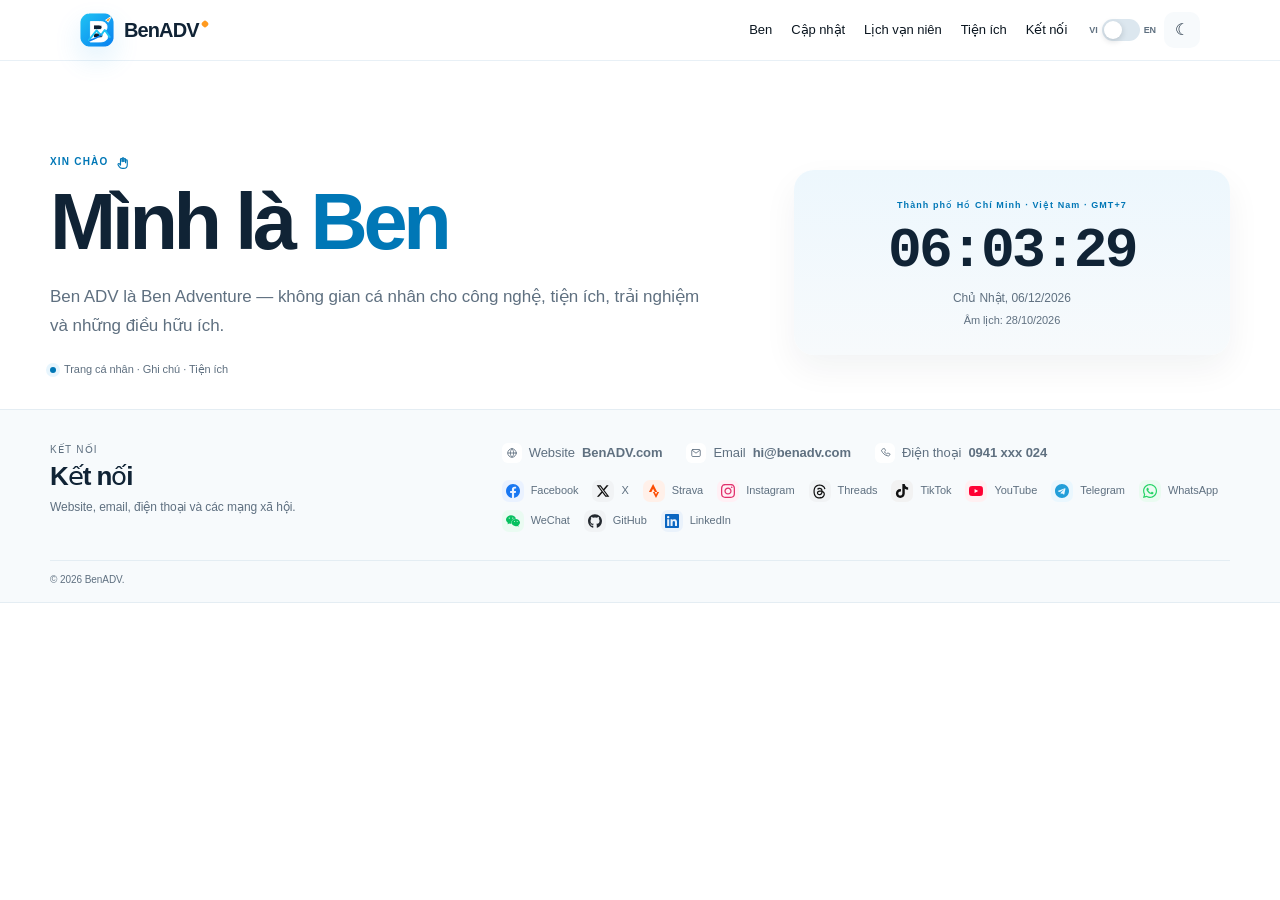
==== commit 303642a3: "upup" ====
--- a/index.html
+++ b/index.html
@@ -1,5 +1,5 @@
 <!DOCTYPE html>
-<html lang="vi"><head><meta charset="utf-8"/><meta content="width=device-width,initial-scale=1,viewport-fit=cover" name="viewport"/><meta content="#1aa6f6" name="theme-color"/><title>BenADV | Ben Adventure</title><meta content="BenADV — Ben Adventure. Trang cá nhân về công nghệ, tiện ích, công cụ AI, lịch vạn niên và những điều hữu ích." name="description"/><meta content="BenADV.com" name="author"/><meta content="index,follow,max-image-preview:large,max-snippet:-1,max-video-preview:-1" name="robots"/><link href="https://benadv.com/" rel="canonical"/><link href="https://benadv.com/" hreflang="vi" rel="alternate"/><link href="https://benadv.com/en/" hreflang="en" rel="alternate"/><link href="https://benadv.com/" hreflang="x-default" rel="alternate"/><meta content="website" property="og:type"/><meta content="BenADV" property="og:site_name"/><meta content="BenADV | Ben Adventure" property="og:title"/><meta content="BenADV — Ben Adventure. Trang cá nhân về công nghệ, tiện ích, công cụ AI, lịch vạn niên và những điều hữu ích." property="og:description"/><meta content="https://benadv.com/" property="og:url"/><meta content="vi_VN" property="og:locale"/><meta content="en_US" property="og:locale:alternate"/><meta content="summary" name="twitter:card"/><link href="./assets/benadv-icon.svg" rel="icon" type="image/svg+xml"/><link as="style" href="css/style.css" rel="preload"/><link href="css/style.css?v=20260815" rel="stylesheet"/><script type="application/ld+json">{"@context":"https://schema.org","@graph":[{"@type":"WebSite","@id":"https://benadv.com/#website","url":"https://benadv.com/","name":"BenADV","alternateName":["Ben Adventure","Ben ADV"],"inLanguage":"vi"},{"@type":"Person","@id":"https://benadv.com/#person","name":"Ben","alternateName":["Ben ADV","Ben Adventure"],"url":"https://benadv.com/","sameAs":["https://www.facebook.com/benadvcom","https://www.x.com/benadvcom","https://www.strava.com/athletes/benadvcom","https://www.instagram.com/benadvcom","https://www.threads.com/@benadvcom","https://www.tiktok.com/@benadvcom","https://www.youtube.com/@BenADVcom","https://t.me/benadvcom","http://wa.me/benadvcom","https://github.com/benadvcom","https://www.linkedin.com/in/benadvcom"],"mainEntityOfPage":{"@id":"https://benadv.com/#website"}}]}</script>
+<html lang="vi"><head><meta charset="utf-8"/><meta content="width=device-width,initial-scale=1,viewport-fit=cover" name="viewport"/><meta content="#1aa6f6" name="theme-color"/><title>BenADV | Ben Adventure</title><meta name="description" content="BenADV — Ben Adventure. Trang cá nhân về công nghệ, tiện ích, công cụ AI, lịch vạn niên và những điều hữu ích."><meta content="BenADV.com" name="author"/><meta name="robots" content="index,follow,max-image-preview:large,max-snippet:-1,max-video-preview:-1"><link rel="canonical" href="https://benadv.com/"><link rel="alternate" hreflang="vi" href="https://benadv.com/"><link rel="alternate" hreflang="en" href="https://benadv.com/en/"><link rel="alternate" hreflang="x-default" href="https://benadv.com/"><meta content="website" property="og:type"/><meta content="BenADV" property="og:site_name"/><meta content="BenADV | Ben Adventure" property="og:title"/><meta content="BenADV — Ben Adventure. Trang cá nhân về công nghệ, tiện ích, công cụ AI, lịch vạn niên và những điều hữu ích." property="og:description"/><meta content="https://benadv.com/" property="og:url"/><meta content="vi_VN" property="og:locale"/><meta content="en_US" property="og:locale:alternate"/><meta content="summary" name="twitter:card"/><link href="./assets/benadv-icon.svg" rel="icon" type="image/svg+xml"/><link as="style" href="css/style.css" rel="preload"/><link href="css/style.css?v=20260815" rel="stylesheet"/><script type="application/ld+json">{"@context":"https://schema.org","@graph":[{"@type":"WebSite","@id":"https://benadv.com/#website","url":"https://benadv.com/","name":"BenADV","alternateName":["Ben Adventure","Ben ADV"],"inLanguage":"vi"},{"@type":"Person","@id":"https://benadv.com/#person","name":"Ben","alternateName":["Ben ADV","Ben Adventure"],"url":"https://benadv.com/","sameAs":["https://www.facebook.com/benadvcom","https://www.x.com/benadvcom","https://www.strava.com/athletes/benadvcom","https://www.instagram.com/benadvcom","https://www.threads.com/@benadvcom","https://www.tiktok.com/@benadvcom","https://www.youtube.com/@BenADVcom","https://t.me/benadvcom","http://wa.me/benadvcom","https://github.com/benadvcom","https://www.linkedin.com/in/benadvcom"],"mainEntityOfPage":{"@id":"https://benadv.com/#website"}}]}</script>
 </head><body data-page="home"><a class="skip-link" href="#main-content">Bỏ qua đến nội dung</a><header class="site-header"><div class="container nav-wrap"><a aria-label="BenADV" class="logo" href="./">
 <span aria-hidden="true" class="logo-mark">
 <svg focusable="false" viewbox="0 0 88 88">
@@ -18,6 +18,6 @@
 </svg>
 </span>
 <span class="logo-word"><strong>BenADV</strong></span>
-</a><nav aria-label="Main navigation" class="nav" id="mainNav"><a data-page="about" href="./index.html#main-content">Ben</a><a data-page="blog" href="https://blog.benadv.com/" rel="noopener noreferrer" target="_blank">Cập nhật</a><a data-page="calendar" href="./calendar.html">Lịch vạn niên</a><a data-page="utilities" href="./utilities.html">Tiện ích</a><a data-page="contact" href="./index.html#contact">Kết nối</a></nav><div class="actions"><label class="lang-switch" title="Language"><span>VI</span><button aria-checked="false" aria-label="Switch to English" class="switch" id="languageToggle" role="switch" type="button"><span class="switch-track"></span><span class="switch-knob"></span></button><span>EN</span></label><button aria-label="Chuyển sang giao diện tối" class="theme-toggle" id="themeToggle" title="Giao diện tối" type="button"><span aria-hidden="true" class="theme-symbol">☾</span></button></div></div></header><main id="main-content"><section class="home-hero-modern"><div class="home-shell home-hero-grid"><div class="home-hero-copy"><p class="home-eyebrow"><span>XIN CHÀO</span><svg aria-hidden="true" class="greet-icon" focusable="false" viewbox="0 0 24 24"><path d="M7.2 11.4V6.9a1.35 1.35 0 0 1 2.7 0v3.6"></path><path d="M9.9 10V5.9a1.35 1.35 0 0 1 2.7 0v4.4"></path><path d="M12.6 10.2V7a1.35 1.35 0 0 1 2.7 0v5.2"></path><path d="M15.3 11.2V9a1.35 1.35 0 0 1 2.7 0v6.4c0 3.7-2.3 6-6 6H10c-2.1 0-3.4-.7-4.6-2.4l-2-3.1a1.43 1.43 0 0 1 2.35-1.62l1.45 1.82V11.4"></path></svg></p><h1>Mình là <strong>Ben</strong></h1><p class="home-lead">Ben ADV là Ben Adventure — không gian cá nhân cho công nghệ, tiện ích, trải nghiệm và những điều hữu ích.</p><div class="home-meta-row"><span class="home-meta-dot"></span><span>Trang cá nhân · Ghi chú · Tiện ích</span></div></div><div class="home-clock-panel"><div class="home-clock-top">THÀNH PHỐ HỒ CHÍ MINH · VIỆT NAM · GMT+7</div><div class="home-clock-time" id="liveClock">00:00:00</div><div class="home-clock-date" id="solarDate">Đang cập nhật…</div><div class="home-clock-lunar" id="lunarDate">Đang cập nhật…</div></div></div></section><section class="home-connect-modern" id="contact"><div class="home-shell"><div class="connect-grid"><div class="connect-heading"><p class="connect-kicker">KẾT NỐI</p><h2>Kết nối cùng mình</h2><p>Website, email, điện thoại và các mạng xã hội.</p></div><div class="connect-content"><div class="connect-details"><a class="connect-item" href="https://benadv.com/"><span class="connect-icon"><svg aria-hidden="true" viewbox="0 0 24 24"><circle cx="12" cy="12" r="8.5"></circle><path d="M3.8 12h16.4M12 3.5c2.2 2.3 3.3 5.1 3.3 8.5S14.2 18.2 12 20.5c-2.2-2.3-3.3-5.1-3.3-8.5S9.8 5.8 12 3.5Z"></path></svg></span><span>Website</span><b>BenADV.com</b></a><a class="connect-item" href="mailto:hi@benadv.com"><span class="connect-icon"><svg aria-hidden="true" viewbox="0 0 24 24"><rect height="14" rx="2.2" width="17" x="3.5" y="5"></rect><path d="m5 7 7 5.3L19 7"></path></svg></span><span>Email</span><b>hi@benadv.com</b></a><a class="connect-item" href="tel:0941xxx024"><span class="connect-icon"><svg aria-hidden="true" viewbox="0 0 24 24"><path d="M7.2 4.2 9.6 3c.7-.4 1.5-.1 1.8.6l1.4 3.1c.3.6.1 1.3-.4 1.8l-1.5 1.2a13.7 13.7 0 0 0 4.4 4.4l1.2-1.5c.5-.5 1.2-.7 1.8-.4l3.1 1.4c.7.3 1 .1.6.8l-1.2 2.4c-.4.8-1.2 1.3-2.1 1.2C11.8 17.1 6.9 12.2 5 7.3c-.3-.9.2-1.7 1-2.1Z"></path></svg></span><span>Điện thoại</span><b>0941 xxx 024</b></a></div><div aria-label="Social networks" class="home-social-strip"><a aria-label="Facebook" class="home-social-link social-facebook" data-username="benadvcom" href="https://www.facebook.com/benadvcom" rel="noopener noreferrer" target="_blank"><span class="home-social-icon"><svg aria-hidden="true" class="social-svg" viewbox="0 0 968.000 963.000"><path d="M984 375C984 643 768 859 500 859C232 859 16 643 16 375C16 133 192 -68 424 -104V235H301V375H424V482C424 603 496 670 607 670C660 670 716 661 716 661V542H655C595 542 576 504 576 466V375H710L689 235H576V-104C808 -68 984 133 984 375Z" transform="translate(-16.000 859.000) scale(1 -1)"></path></svg></span><span>Facebook</span></a><a aria-label="X" class="home-social-link social-x" data-username="benadvcom" href="https://www.x.com/benadvcom" rel="noopener noreferrer" target="_blank"><span class="home-social-icon"><svg aria-hidden="true" class="social-svg" viewbox="0 0 24 24"><path d="M5.1 4h4.3l3.05 4.08L15.8 4h3.1l-5 5.62L20 20h-4.32l-3.55-4.75L8.1 20H5l5.12-5.82L5.1 4Zm3.1 1.9 7.55 12.2h1.16L9.36 5.9H8.2Z"></path></svg></span><span>X</span></a><a aria-label="Strava" class="home-social-link social-strava" data-username="benadvcom" href="https://www.strava.com/athletes/benadvcom" rel="noopener noreferrer" target="_blank"><span class="home-social-icon"><svg aria-hidden="true" class="social-svg" viewbox="0 0 721.000 1000.000"><path d="M309 875 14 305H188L309 531L430 305H603ZM603 305 517 132 430 305H298L517 -125L735 305Z" transform="translate(-14.000 875.000) scale(1 -1)"></path></svg></span><span>Strava</span></a><a aria-label="Instagram" class="home-social-link social-instagram" data-username="benadvcom" href="https://www.instagram.com/benadvcom" rel="noopener noreferrer" target="_blank"><span class="home-social-icon"><svg aria-hidden="true" class="social-svg" viewbox="0 0 875.000 875.000"><path d="M438 600C314 600 213 499 213 375C213 251 314 151 438 151C562 151 662 251 662 375C662 499 562 600 438 600ZM438 229C358 229 292 295 292 375C292 455 358 521 438 521C518 521 584 455 584 375C584 295 518 229 438 229ZM724 609C724 638 700 661 671 661C642 661 619 638 619 609C619 580 642 556 671 556C700 556 724 580 724 609ZM872 556C869 626 853 688 802 739C751 790 688 806 618 810C546 814 329 814 257 810C187 807 125 790 74 739C23 688 7 626 3 556C-1 484 -1 267 3 195C6 125 23 62 74 11C125 -40 187 -55 257 -59C329 -63 546 -63 618 -59C688 -56 751 -40 802 11C853 62 868 125 872 195C876 267 876 484 872 556ZM779 117C764 79 734 49 696 34C638 11 502 16 438 16C374 16 237 11 180 34C142 49 111 79 96 117C73 175 79 311 79 375C79 439 73 576 96 633C111 671 142 701 180 716C238 739 374 734 438 734C502 734 639 739 696 716C734 701 764 671 779 633C802 575 796 439 796 375C796 311 802 174 779 117Z" transform="translate(-0.000 813.000) scale(1 -1)"></path></svg></span><span>Instagram</span></a><a aria-label="Threads" class="home-social-link social-threads" data-username="benadvcom" href="https://www.threads.com/@benadvcom" rel="noopener noreferrer" target="_blank"><span class="home-social-icon"><svg aria-hidden="true" class="social-svg" viewbox="0 0 24 24"><path d="M12 3.7c4.2 0 7.2 2.1 8.25 5.7h-2.15c-.82-2.28-2.85-3.52-6.02-3.52-3.55 0-6.1 1.84-6.1 4.58 0 2.45 2.03 3.48 5.93 3.74l.78.06c2.85.2 4.19.86 4.19 2.1 0 1.46-1.44 2.32-3.83 2.32-2.83 0-4.76-1.23-5.16-3.28H5.75c.46 3.27 3.18 5.1 7.28 5.1 3.67 0 6.2-1.67 6.2-4.37 0-2.7-2.02-4.09-6.08-4.36l-.78-.05c-2.47-.17-3.5-.67-3.5-1.72 0-1.08 1.25-1.83 3.07-1.83 2.1 0 3.55.86 4.18 2.55h2.13C17.52 5.56 15.4 3.7 12 3.7Z"></path></svg></span><span>Threads</span></a><a aria-label="TikTok" class="home-social-link social-tiktok" data-username="benadvcom" href="https://www.tiktok.com/@benadvcom" rel="noopener noreferrer" target="_blank"><span class="home-social-icon"><svg aria-hidden="true" class="social-svg" viewbox="0 0 875.000 1000.000"><path d="M875 465V636C827 636 781 650 744 675C690 710 651 766 639 832C637 845 635 859 635 873V875H463V193C463 113 398 47 318 47C238 47 172 113 172 193C172 273 238 338 318 338C333 338 347 336 361 332V507C347 509 333 510 318 510C143 510 0 368 0 193C0 18 143 -125 318 -125C493 -125 635 18 635 193V542C702 494 785 465 874 465Z" transform="translate(0.000 875.000) scale(1 -1)"></path></svg></span><span>TikTok</span></a><a aria-label="YouTube" class="home-social-link social-youtube" data-username="BenADVcom" href="https://www.youtube.com/@BenADVcom" rel="noopener noreferrer" target="_blank"><span class="home-social-icon"><svg aria-hidden="true" class="social-svg" viewbox="0 0 1067.000 750.000"><path d="M1074 633C1062 679 1025 716 979 728C896 750 562 750 562 750C562 750 229 750 146 728C100 716 63 679 51 633C29 549 29 374 29 374C29 374 29 200 51 116C63 70 100 34 146 22C229 0 562 0 562 0C562 0 896 0 979 22C1025 34 1062 70 1074 116C1096 200 1096 374 1096 374C1096 374 1096 549 1074 633ZM453 216V533L732 374Z" transform="translate(-29.000 750.000) scale(1 -1)"></path></svg></span><span>YouTube</span></a><a aria-label="Telegram" class="home-social-link social-telegram" data-username="benadvcom" href="https://t.me/benadvcom" rel="noopener noreferrer" target="_blank"><span class="home-social-icon"><svg aria-hidden="true" class="social-svg" viewbox="0 0 969.000 968.000"><path d="M484 859C216 859 0 643 0 375C0 107 216 -109 484 -109C752 -109 969 107 969 375C969 643 752 859 484 859ZM722 528 643 153C637 126 621 120 599 132L478 222L420 165C414 159 407 154 395 154L404 277L628 479C638 488 626 493 613 484L336 310L216 347C190 355 190 373 222 386L689 566C711 574 729 561 722 528Z" transform="translate(0.000 859.000) scale(1 -1)"></path></svg></span><span>Telegram</span></a><a aria-label="WhatsApp" class="home-social-link social-whatsapp" data-username="benadvcom" href="http://wa.me/benadvcom" rel="noopener noreferrer" target="_blank"><span class="home-social-icon"><svg aria-hidden="true" class="social-svg" viewbox="0 0 875.000 874.000"><path d="M744 685C662 767 553 812 437 812C198 812 4 618 4 379C4 303 24 228 62 162L0 -62L230 -2C293 -37 364 -55 437 -55C676 -55 875 140 875 379C875 495 826 603 744 685ZM437 18C372 18 309 35 254 68L241 76L104 40L141 173L132 187C96 244 77 311 77 379C77 578 239 739 438 739C534 739 624 702 692 634C760 566 802 475 802 379C802 180 636 18 437 18ZM635 288C624 293 571 319 561 323C551 327 544 329 537 318C530 307 508 282 502 275C496 268 490 267 479 272C415 304 373 329 331 401C320 420 342 420 363 461C367 468 365 474 362 479C359 484 338 538 329 560C320 581 311 579 304 579H284C277 579 265 576 255 565C245 554 217 528 217 475C217 422 256 370 261 363C266 356 337 246 446 199C515 169 542 167 576 172C597 175 640 199 649 224C658 249 658 271 655 275C652 280 646 283 635 288Z" transform="translate(0.000 812.000) scale(1 -1)"></path></svg></span><span>WhatsApp</span></a><a aria-label="WeChat" class="home-social-link social-wechat" data-username="benadvcom" href="#" rel="noopener noreferrer" target="_blank"><span class="home-social-icon"><svg aria-hidden="true" class="social-svg" viewbox="0 0 1075.000 875.000"><path d="M752 548C764 548 777 548 789 546C757 699 593 812 406 812C197 812 25 670 25 489C25 385 83 299 178 232L140 118L273 185C321 176 358 166 406 166C418 166 430 166 442 167C434 192 429 219 429 247C429 413 572 548 752 548ZM548 651C576 651 596 632 596 603C596 575 576 556 548 556C519 556 491 575 491 603C491 632 519 651 548 651ZM282 556C254 556 225 575 225 603C225 632 254 651 282 651C311 651 329 632 329 603C329 574 311 556 282 556ZM1100 251C1100 403 948 527 777 527C596 527 454 403 454 251C454 99 596 -25 777 -25C815 -25 853 -14 891 -5L995 -63L966 32C1043 89 1100 165 1100 251ZM672 299C653 299 634 318 634 337C634 356 653 375 672 375C701 375 719 356 719 337C719 317 701 299 672 299ZM881 299C862 299 843 318 843 337C843 356 862 375 881 375C909 375 929 356 929 337C929 317 909 299 881 299Z" transform="translate(-25.000 812.000) scale(1 -1)"></path></svg></span><span>WeChat</span></a><a aria-label="GitHub" class="home-social-link social-github" data-username="benadvcom" href="https://github.com/benadvcom" rel="noopener noreferrer" target="_blank"><span class="home-social-icon"><svg aria-hidden="true" class="social-svg" viewbox="0 0 969.000 943.695"><path d="M324 99C324 103 319 107 313 106C307 106 303 103 303 99C303 95 308 91 314 92C320 92 324 95 324 99ZM263 108C262 104 266 99 272 98C277 96 283 98 284 102C285 106 281 110 275 112C270 113 264 112 263 108ZM350 111C344 110 340 105 341 101C342 97 346 95 352 96C358 97 362 101 361 105C360 109 356 112 350 111ZM478 859C207 859 0 654 0 383C0 166 136 -19 331 -84C356 -88 365 -74 365 -61C365 -49 364 18 364 59C364 59 228 30 199 117C199 117 177 174 145 189C145 189 100 220 148 219C148 219 196 215 223 169C266 94 337 115 365 128C369 159 383 181 397 194C288 206 177 221 177 409C177 463 192 490 223 524C218 537 202 589 229 657C270 670 363 604 363 604C402 615 444 621 486 621C528 621 570 615 609 604C609 604 702 670 743 657C770 589 753 537 748 524C779 489 799 463 799 409C799 221 684 206 575 194C593 179 608 149 608 103C608 37 607 -44 607 -60C607 -73 616 -88 641 -84C836 -19 969 166 969 383C969 654 749 859 478 859ZM190 186C187 184 188 180 191 176C194 173 198 171 201 174C204 176 203 180 200 184C197 187 193 189 190 186ZM169 202C168 199 169 196 173 194C176 192 181 192 182 195C183 198 181 201 177 203C173 204 170 204 169 202ZM232 132C229 129 231 124 235 120C239 116 244 115 247 118C250 121 249 126 245 130C241 134 235 135 232 132ZM210 161C207 159 207 153 210 149C213 145 218 143 221 145C224 148 224 153 221 157C218 161 213 164 210 161Z" transform="translate(0.000 859.000) scale(1 -1)"></path></svg></span><span>GitHub</span></a><a aria-label="LinkedIn" class="home-social-link social-linkedin" data-username="benadvcom" href="https://www.linkedin.com/in/benadvcom" rel="noopener noreferrer" target="_blank"><span class="home-social-icon"><svg aria-hidden="true" class="social-svg" viewbox="0 0 875.000 874.000"><path d="M812 812H62C28 812 0 784 0 749V1C0 -34 28 -62 62 -62H812C846 -62 875 -34 875 1V749C875 784 846 812 812 812ZM264 62H135V480H265V62ZM200 537C158 537 124 571 124 612C124 653 158 688 200 688C241 688 275 653 275 612C275 570 242 537 200 537ZM751 62H621V266C621 314 620 376 554 376C486 376 476 323 476 269V62H346V480H470V423H472C489 456 532 490 595 490C726 490 751 403 751 291Z" transform="translate(0.000 812.000) scale(1 -1)"></path></svg></span><span>LinkedIn</span></a></div></div></div><div class="home-copyright"><span>© 2026 BenADV. Ben Adventure</span></div></div></section></main><button aria-label="Lên đầu trang" class="back-to-top" id="backToTop" type="button">↑</button>
+</a><nav aria-label="Main navigation" class="nav" id="mainNav"><a data-page="about" href="./index.html#main-content">Ben</a><a data-page="blog" href="https://blog.benadv.com/" rel="noopener noreferrer" target="_blank">Cập nhật</a><a data-page="calendar" href="./calendar.html">Lịch vạn niên</a><a data-page="utilities" href="./utilities.html">Tiện ích</a><a data-page="contact" href="./index.html#contact">Kết nối</a></nav><div class="actions"><label class="lang-switch" title="Language"><span>VI</span><button aria-checked="false" aria-label="Switch to English" class="switch" id="languageToggle" role="switch" type="button"><span class="switch-track"></span><span class="switch-knob"></span></button><span>EN</span></label><button aria-label="Chuyển sang giao diện tối" class="theme-toggle" id="themeToggle" title="Giao diện tối" type="button"><span aria-hidden="true" class="theme-symbol">☾</span></button></div></div></header><main id="main-content"><section class="home-hero-modern"><div class="home-shell home-hero-grid"><div class="home-hero-copy"><p class="home-eyebrow"><span>XIN CHÀO</span><svg aria-hidden="true" class="greet-icon" focusable="false" viewbox="0 0 24 24"><path d="M7.2 11.4V6.9a1.35 1.35 0 0 1 2.7 0v3.6"></path><path d="M9.9 10V5.9a1.35 1.35 0 0 1 2.7 0v4.4"></path><path d="M12.6 10.2V7a1.35 1.35 0 0 1 2.7 0v5.2"></path><path d="M15.3 11.2V9a1.35 1.35 0 0 1 2.7 0v6.4c0 3.7-2.3 6-6 6H10c-2.1 0-3.4-.7-4.6-2.4l-2-3.1a1.43 1.43 0 0 1 2.35-1.62l1.45 1.82V11.4"></path></svg></p><h1>Mình là <strong>Ben</strong></h1><p class="home-lead">Ben ADV là Ben Adventure — không gian cá nhân cho công nghệ, tiện ích, trải nghiệm và những điều hữu ích.</p><div class="home-meta-row"><span class="home-meta-dot"></span><span>Trang cá nhân · Ghi chú · Tiện ích</span></div></div><div class="home-clock-panel"><div class="home-clock-top">THÀNH PHỐ HỒ CHÍ MINH · VIỆT NAM · GMT+7</div><div class="home-clock-time" id="liveClock">00:00:00</div><div class="home-clock-date" id="solarDate">Đang cập nhật…</div><div class="home-clock-lunar" id="lunarDate">Đang cập nhật…</div></div></div></section><section class="home-connect-modern" id="contact"><div class="home-shell"><div class="connect-grid"><div class="connect-heading"><p class="connect-kicker">KẾT NỐI</p><h2>Kết nối</h2><p>Website, email, điện thoại và các mạng xã hội.</p></div><div class="connect-content"><div class="connect-details"><a class="connect-item" href="https://benadv.com/"><span class="connect-icon"><svg aria-hidden="true" viewbox="0 0 24 24"><circle cx="12" cy="12" r="8.5"></circle><path d="M3.8 12h16.4M12 3.5c2.2 2.3 3.3 5.1 3.3 8.5S14.2 18.2 12 20.5c-2.2-2.3-3.3-5.1-3.3-8.5S9.8 5.8 12 3.5Z"></path></svg></span><span>Website</span><b>BenADV.com</b></a><a class="connect-item" href="mailto:hi@benadv.com"><span class="connect-icon"><svg aria-hidden="true" viewbox="0 0 24 24"><rect height="14" rx="2.2" width="17" x="3.5" y="5"></rect><path d="m5 7 7 5.3L19 7"></path></svg></span><span>Email</span><b>hi@benadv.com</b></a><a class="connect-item" href="tel:0941xxx024"><span class="connect-icon"><svg aria-hidden="true" viewbox="0 0 24 24"><path d="M7.2 4.2 9.6 3c.7-.4 1.5-.1 1.8.6l1.4 3.1c.3.6.1 1.3-.4 1.8l-1.5 1.2a13.7 13.7 0 0 0 4.4 4.4l1.2-1.5c.5-.5 1.2-.7 1.8-.4l3.1 1.4c.7.3 1 .1.6.8l-1.2 2.4c-.4.8-1.2 1.3-2.1 1.2C11.8 17.1 6.9 12.2 5 7.3c-.3-.9.2-1.7 1-2.1Z"></path></svg></span><span>Điện thoại</span><b>0941 xxx 024</b></a></div><div aria-label="Social networks" class="home-social-strip"><a aria-label="Facebook" class="home-social-link social-facebook" data-username="benadvcom" href="https://www.facebook.com/benadvcom" rel="noopener noreferrer" target="_blank"><span class="home-social-icon"><svg aria-hidden="true" focusable="false" class="social-svg" viewbox="0 0 968.000 963.000"><path d="M984 375C984 643 768 859 500 859C232 859 16 643 16 375C16 133 192 -68 424 -104V235H301V375H424V482C424 603 496 670 607 670C660 670 716 661 716 661V542H655C595 542 576 504 576 466V375H710L689 235H576V-104C808 -68 984 133 984 375Z" transform="translate(-16.000 859.000) scale(1 -1)"></path></svg></span><span>Facebook</span></a><a aria-label="X" class="home-social-link social-x" data-username="benadvcom" href="https://www.x.com/benadvcom" rel="noopener noreferrer" target="_blank"><span class="home-social-icon"><svg aria-hidden="true" focusable="false" class="social-svg"  viewBox="0 0 512 512"><path d="M389.2 48h70.6L305.6 224.2 487 464H345L233.7 318.6 106.5 464H35.8L200.7 275.5 26.8 48H172.4L272.9 180.9 389.2 48zM364.4 421.8h39.1L151.1 88h-42L364.4 421.8z"></path></svg></span><span>X</span></a><a aria-label="Strava" class="home-social-link social-strava" data-username="benadvcom" href="https://www.strava.com/athletes/benadvcom" rel="noopener noreferrer" target="_blank"><span class="home-social-icon"><svg aria-hidden="true" focusable="false" class="social-svg" viewbox="0 0 721.000 1000.000"><path d="M309 875 14 305H188L309 531L430 305H603ZM603 305 517 132 430 305H298L517 -125L735 305Z" transform="translate(-14.000 875.000) scale(1 -1)"></path></svg></span><span>Strava</span></a><a aria-label="Instagram" class="home-social-link social-instagram" data-username="benadvcom" href="https://www.instagram.com/benadvcom" rel="noopener noreferrer" target="_blank"><span class="home-social-icon"><svg aria-hidden="true" focusable="false" class="social-svg" viewbox="0 0 875.000 875.000"><path d="M438 600C314 600 213 499 213 375C213 251 314 151 438 151C562 151 662 251 662 375C662 499 562 600 438 600ZM438 229C358 229 292 295 292 375C292 455 358 521 438 521C518 521 584 455 584 375C584 295 518 229 438 229ZM724 609C724 638 700 661 671 661C642 661 619 638 619 609C619 580 642 556 671 556C700 556 724 580 724 609ZM872 556C869 626 853 688 802 739C751 790 688 806 618 810C546 814 329 814 257 810C187 807 125 790 74 739C23 688 7 626 3 556C-1 484 -1 267 3 195C6 125 23 62 74 11C125 -40 187 -55 257 -59C329 -63 546 -63 618 -59C688 -56 751 -40 802 11C853 62 868 125 872 195C876 267 876 484 872 556ZM779 117C764 79 734 49 696 34C638 11 502 16 438 16C374 16 237 11 180 34C142 49 111 79 96 117C73 175 79 311 79 375C79 439 73 576 96 633C111 671 142 701 180 716C238 739 374 734 438 734C502 734 639 739 696 716C734 701 764 671 779 633C802 575 796 439 796 375C796 311 802 174 779 117Z" transform="translate(-0.000 813.000) scale(1 -1)"></path></svg></span><span>Instagram</span></a><a aria-label="Threads" class="home-social-link social-threads" data-username="benadvcom" href="https://www.threads.com/@benadvcom" rel="noopener noreferrer" target="_blank"><span class="home-social-icon"><svg aria-hidden="true" focusable="false" class="social-svg"  viewBox="0 0 448 512"><path d="M331.5 235.7c2.2 .9 4.2 1.9 6.3 2.8c29.2 14.1 50.6 35.2 61.8 61.4c15.7 36.5 17.2 95.8-30.3 143.2c-36.2 36.2-80.3 52.5-142.6 53h-.3c-70.2-.5-124.1-24.1-160.4-70.2c-32.3-41-48.9-98.1-49.5-169.6V256v-.2C17 184.3 33.6 127.2 65.9 86.2C102.2 40.1 156.2 16.5 226.4 16h.3c70.3 .5 124.9 24 162.3 69.9c18.4 22.7 32 50 40.6 81.7l-40.4 10.8c-7.1-25.8-17.8-47.8-32.2-65.4c-29.2-35.8-73-54.2-130.5-54.6c-57 .5-100.1 18.8-128.2 54.4C72.1 146.1 58.5 194.3 58 256c.5 61.7 14.1 109.9 40.3 143.3c28 35.6 71.2 53.9 128.2 54.4c51.4-.4 85.4-12.6 113.7-40.9c32.3-32.2 31.7-71.8 21.4-95.9c-6.1-14.2-17.1-26-31.9-34.9c-3.7 26.9-11.8 48.3-24.7 64.8c-17.1 21.8-41.4 33.6-72.7 35.3c-23.6 1.3-46.3-4.4-63.9-16c-20.8-13.8-33-34.8-34.3-59.3c-2.5-48.3 35.7-83 95.2-86.4c21.1-1.2 40.9-.3 59.2 2.8c-2.4-14.8-7.3-26.6-14.6-35.2c-10-11.7-25.6-17.7-46.2-17.8H227c-16.6 0-39 4.6-53.3 26.3l-34.4-23.6c19.2-29.1 50.3-45.1 87.8-45.1h.8c62.6 .4 99.9 39.5 103.7 107.7l-.2 .2zm-156 68.8c1.3 25.1 28.4 36.8 54.6 35.3c25.6-1.4 54.6-11.4 59.5-73.2c-13.2-2.9-27.8-4.4-43.4-4.4c-4.8 0-9.6 .1-14.4 .4c-42.9 2.4-57.2 23.2-56.2 41.8l-.1 .1z"></path></svg></span><span>Threads</span></a><a aria-label="TikTok" class="home-social-link social-tiktok" data-username="benadvcom" href="https://www.tiktok.com/@benadvcom" rel="noopener noreferrer" target="_blank"><span class="home-social-icon"><svg aria-hidden="true" focusable="false" class="social-svg" viewbox="0 0 875.000 1000.000"><path d="M875 465V636C827 636 781 650 744 675C690 710 651 766 639 832C637 845 635 859 635 873V875H463V193C463 113 398 47 318 47C238 47 172 113 172 193C172 273 238 338 318 338C333 338 347 336 361 332V507C347 509 333 510 318 510C143 510 0 368 0 193C0 18 143 -125 318 -125C493 -125 635 18 635 193V542C702 494 785 465 874 465Z" transform="translate(0.000 875.000) scale(1 -1)"></path></svg></span><span>TikTok</span></a><a aria-label="YouTube" class="home-social-link social-youtube" data-username="BenADVcom" href="https://www.youtube.com/@BenADVcom" rel="noopener noreferrer" target="_blank"><span class="home-social-icon"><svg aria-hidden="true" focusable="false" class="social-svg" viewbox="0 0 1067.000 750.000"><path d="M1074 633C1062 679 1025 716 979 728C896 750 562 750 562 750C562 750 229 750 146 728C100 716 63 679 51 633C29 549 29 374 29 374C29 374 29 200 51 116C63 70 100 34 146 22C229 0 562 0 562 0C562 0 896 0 979 22C1025 34 1062 70 1074 116C1096 200 1096 374 1096 374C1096 374 1096 549 1074 633ZM453 216V533L732 374Z" transform="translate(-29.000 750.000) scale(1 -1)"></path></svg></span><span>YouTube</span></a><a aria-label="Telegram" class="home-social-link social-telegram" data-username="benadvcom" href="https://t.me/benadvcom" rel="noopener noreferrer" target="_blank"><span class="home-social-icon"><svg aria-hidden="true" focusable="false" class="social-svg" viewbox="0 0 969.000 968.000"><path d="M484 859C216 859 0 643 0 375C0 107 216 -109 484 -109C752 -109 969 107 969 375C969 643 752 859 484 859ZM722 528 643 153C637 126 621 120 599 132L478 222L420 165C414 159 407 154 395 154L404 277L628 479C638 488 626 493 613 484L336 310L216 347C190 355 190 373 222 386L689 566C711 574 729 561 722 528Z" transform="translate(0.000 859.000) scale(1 -1)"></path></svg></span><span>Telegram</span></a><a aria-label="WhatsApp" class="home-social-link social-whatsapp" data-username="benadvcom" href="http://wa.me/benadvcom" rel="noopener noreferrer" target="_blank"><span class="home-social-icon"><svg aria-hidden="true" focusable="false" class="social-svg" viewbox="0 0 875.000 874.000"><path d="M744 685C662 767 553 812 437 812C198 812 4 618 4 379C4 303 24 228 62 162L0 -62L230 -2C293 -37 364 -55 437 -55C676 -55 875 140 875 379C875 495 826 603 744 685ZM437 18C372 18 309 35 254 68L241 76L104 40L141 173L132 187C96 244 77 311 77 379C77 578 239 739 438 739C534 739 624 702 692 634C760 566 802 475 802 379C802 180 636 18 437 18ZM635 288C624 293 571 319 561 323C551 327 544 329 537 318C530 307 508 282 502 275C496 268 490 267 479 272C415 304 373 329 331 401C320 420 342 420 363 461C367 468 365 474 362 479C359 484 338 538 329 560C320 581 311 579 304 579H284C277 579 265 576 255 565C245 554 217 528 217 475C217 422 256 370 261 363C266 356 337 246 446 199C515 169 542 167 576 172C597 175 640 199 649 224C658 249 658 271 655 275C652 280 646 283 635 288Z" transform="translate(0.000 812.000) scale(1 -1)"></path></svg></span><span>WhatsApp</span></a><a aria-label="WeChat" class="home-social-link social-wechat" data-username="benadvcom" href="#" rel="noopener noreferrer" target="_blank"><span class="home-social-icon"><svg aria-hidden="true" focusable="false" class="social-svg" viewbox="0 0 1075.000 875.000"><path d="M752 548C764 548 777 548 789 546C757 699 593 812 406 812C197 812 25 670 25 489C25 385 83 299 178 232L140 118L273 185C321 176 358 166 406 166C418 166 430 166 442 167C434 192 429 219 429 247C429 413 572 548 752 548ZM548 651C576 651 596 632 596 603C596 575 576 556 548 556C519 556 491 575 491 603C491 632 519 651 548 651ZM282 556C254 556 225 575 225 603C225 632 254 651 282 651C311 651 329 632 329 603C329 574 311 556 282 556ZM1100 251C1100 403 948 527 777 527C596 527 454 403 454 251C454 99 596 -25 777 -25C815 -25 853 -14 891 -5L995 -63L966 32C1043 89 1100 165 1100 251ZM672 299C653 299 634 318 634 337C634 356 653 375 672 375C701 375 719 356 719 337C719 317 701 299 672 299ZM881 299C862 299 843 318 843 337C843 356 862 375 881 375C909 375 929 356 929 337C929 317 909 299 881 299Z" transform="translate(-25.000 812.000) scale(1 -1)"></path></svg></span><span>WeChat</span></a><a aria-label="GitHub" class="home-social-link social-github" data-username="benadvcom" href="https://github.com/benadvcom" rel="noopener noreferrer" target="_blank"><span class="home-social-icon"><svg aria-hidden="true" focusable="false" class="social-svg" viewbox="0 0 969.000 943.695"><path d="M324 99C324 103 319 107 313 106C307 106 303 103 303 99C303 95 308 91 314 92C320 92 324 95 324 99ZM263 108C262 104 266 99 272 98C277 96 283 98 284 102C285 106 281 110 275 112C270 113 264 112 263 108ZM350 111C344 110 340 105 341 101C342 97 346 95 352 96C358 97 362 101 361 105C360 109 356 112 350 111ZM478 859C207 859 0 654 0 383C0 166 136 -19 331 -84C356 -88 365 -74 365 -61C365 -49 364 18 364 59C364 59 228 30 199 117C199 117 177 174 145 189C145 189 100 220 148 219C148 219 196 215 223 169C266 94 337 115 365 128C369 159 383 181 397 194C288 206 177 221 177 409C177 463 192 490 223 524C218 537 202 589 229 657C270 670 363 604 363 604C402 615 444 621 486 621C528 621 570 615 609 604C609 604 702 670 743 657C770 589 753 537 748 524C779 489 799 463 799 409C799 221 684 206 575 194C593 179 608 149 608 103C608 37 607 -44 607 -60C607 -73 616 -88 641 -84C836 -19 969 166 969 383C969 654 749 859 478 859ZM190 186C187 184 188 180 191 176C194 173 198 171 201 174C204 176 203 180 200 184C197 187 193 189 190 186ZM169 202C168 199 169 196 173 194C176 192 181 192 182 195C183 198 181 201 177 203C173 204 170 204 169 202ZM232 132C229 129 231 124 235 120C239 116 244 115 247 118C250 121 249 126 245 130C241 134 235 135 232 132ZM210 161C207 159 207 153 210 149C213 145 218 143 221 145C224 148 224 153 221 157C218 161 213 164 210 161Z" transform="translate(0.000 859.000) scale(1 -1)"></path></svg></span><span>GitHub</span></a><a aria-label="LinkedIn" class="home-social-link social-linkedin" data-username="benadvcom" href="https://www.linkedin.com/in/benadvcom" rel="noopener noreferrer" target="_blank"><span class="home-social-icon"><svg aria-hidden="true" focusable="false" class="social-svg" viewbox="0 0 875.000 874.000"><path d="M812 812H62C28 812 0 784 0 749V1C0 -34 28 -62 62 -62H812C846 -62 875 -34 875 1V749C875 784 846 812 812 812ZM264 62H135V480H265V62ZM200 537C158 537 124 571 124 612C124 653 158 688 200 688C241 688 275 653 275 612C275 570 242 537 200 537ZM751 62H621V266C621 314 620 376 554 376C486 376 476 323 476 269V62H346V480H470V423H472C489 456 532 490 595 490C726 490 751 403 751 291Z" transform="translate(0.000 812.000) scale(1 -1)"></path></svg></span><span>LinkedIn</span></a></div></div></div><div class="home-copyright"><span>© 2026 BenADV.</span></div></div></section></main><button aria-label="Lên đầu trang" class="back-to-top" id="backToTop" type="button">↑</button>
 <script defer="" src="js/script.js?v=20260815"></script>
 </body></html>
--- a/css/style.css
+++ b/css/style.css
@@ -13,14 +13,14 @@
   --surface-strong:#EDF7FD;
   --text:#102335;
   --text-soft:#294052;
-  --muted:#6B7C8B;
+  --muted:#5F7080;
   --line:#E4EDF3;
-  --brand:#169EEA;
-  --brand-hover:#0B88CE;
+  --brand:#0077B6;
+  --brand-hover:#00679F;
   --brand-soft:#E9F6FD;
   --accent:#FF9A1F;
   --success:#1F9D68;
-  --danger:#C95A4A;
+  --danger:#B84A3A;
   --max:1120px;
   --header-h:64px;
   --radius-sm:10px;
@@ -28,8 +28,7 @@
   --radius-lg:20px;
   --shadow-soft:0 14px 34px rgba(16,35,53,.055);
   --shadow-brand:0 12px 28px rgba(22,158,234,.14);
-}html{scroll-behavior:smooth;overflow-x:hidden}body{-webkit-font-smoothing:antialiased;-moz-osx-font-smoothing:grayscale;padding-top:var(--header-h);min-width:0;width:100%;overflow-x:hidden;font-family:"Aptos","Segoe UI Variable","Segoe UI",Inter,Roboto,Helvetica,Arial,sans-serif;font-size:16px;line-height:1.62;color:var(--text);font-optical-sizing:auto;font-kerning:normal;font-synthesis:none;background:var(--bg);-webkit-text-size-adjust:100%;text-rendering:optimizeLegibility;overflow-wrap:anywhere}a{color:inherit}button{font:inherit}img,svg{display:block;max-width:100%}.container{width:min(var(--max),calc(100% - 40px));margin-inline:auto;min-width:0}.site-header{position:fixed;top:0;left:0;right:0;z-index:1000;width:100%;background:rgba(255,255,255,.94);backdrop-filter:blur(12px);-webkit-backdrop-filter:blur(12px);border-bottom:1px solid rgba(230,238,244,.72);transition:box-shadow .18s ease,background .18s ease}.nav-wrap{min-height:64px;display:flex;align-items:center;gap:22px}.logo{display:inline-flex;align-items:center;gap:9px;text-decoration:none;color:var(--text);flex:0 0 auto}.logo-mark{width:32px;height:32px;border-radius:10px;display:grid;place-items:center;color:#fff;background:linear-gradient(145deg,#1aa6f6,#46baf8);box-shadow:0 7px 16px rgba(26,166,246,.16);position:relative;overflow:hidden;flex:0 0 auto}.logo-mark::after{content:"";position:absolute;inset:1px;border-radius:9px;border:1px solid rgba(255,255,255,.18);pointer-events:none}.logo-mark svg{width:20px;height:20px;fill:none;stroke:currentColor;stroke-width:2.25;stroke-linecap:round;stroke-linejoin:round;position:relative;z-index:1}.logo-dot{fill:currentColor;stroke:none}.logo-word{display:inline-flex;align-items:baseline;gap:1px;font-family:var(--font-display);font-size:20px;line-height:1;letter-spacing:-.04em;white-space:nowrap}.logo-word strong{font-weight:760}.logo-domain{color:var(--brand);font-size:.78em;font-weight:650;letter-spacing:-.025em}.nav{display:flex;align-items:center;gap:20px;margin-left:auto;min-width:0;overflow-x:auto;scrollbar-width:none}.nav::-webkit-scrollbar{display:none}.nav a{position:relative;padding:6px 0;color:#0b1620;text-decoration:none;font-size:13px;font-weight:560;letter-spacing:-.01em;white-space:nowrap}.nav a:hover{color:var(--brand)}.nav a.active{color:var(--brand);font-weight:700}.nav a.active::after{transform:scaleX(1)}.nav a::after{content:"";position:absolute;left:0;right:0;bottom:0;height:2px;border-radius:999px;background:var(--brand);transform:scaleX(0);transform-origin:center;transition:transform .18s ease}.nav a:hover::after{transform:scaleX(1)}.actions{display:flex;align-items:center;gap:8px;flex:0 0 auto}.lang-switch{display:flex;align-items:center;gap:4px;color:var(--muted);font-size:9px;font-weight:720;white-space:nowrap}.switch{position:relative;width:38px;height:22px;padding:0;border:0;border-radius:999px;background:#dce7ef;cursor:pointer}.switch-knob{position:absolute;top:2px;left:2px;width:18px;height:18px;border-radius:50%;background:#fff;box-shadow:0 2px 6px rgba(15,30,40,.18);transition:transform .18s ease}.switch.on{background:var(--brand)}.switch.on .switch-knob{transform:translateX(16px)}.theme-toggle{width:36px;height:36px;border:0;border-radius:10px;background:var(--surface);color:var(--text);display:grid;place-items:center;cursor:pointer;transition:.18s ease}.theme-toggle:hover{background:var(--brand-soft);color:var(--brand);transform:translateY(-1px)}.theme-symbol{font-size:16px}.hero{padding:76px 0 48px}.hero-content{max-width:760px}.eyebrow{display:inline-flex;align-items:center;gap:8px;color:var(--brand);font-size:10px;letter-spacing:.15em;font-weight:720;margin-bottom:14px}.greet-icon{width:16px;height:16px;fill:none;stroke:currentColor;stroke-width:1.8;stroke-linecap:round;stroke-linejoin:round}.hero h1{font-family:var(--font-display);font-size:clamp(44px,7vw,76px);line-height:1.02;font-weight:650;letter-spacing:-.065em;margin-bottom:18px}.hero h1 strong{color:var(--brand);font-weight:780}.lead{max-width:690px;color:var(--muted);font-size:17px;line-height:1.68;font-weight:430}.hero-buttons{display:flex;flex-wrap:wrap;gap:10px;margin-top:26px}.btn{display:inline-flex;align-items:center;justify-content:center;min-height:43px;padding:0 17px;border-radius:10px;font-size:14px;font-weight:650;letter-spacing:-.01em;text-decoration:none;transition:.18s ease}.btn-primary{color:#fff;background:var(--brand);box-shadow:0 10px 22px rgba(26,166,246,.16)}.btn-primary:hover{background:var(--brand-dark);transform:translateY(-1px)}.btn-secondary{color:var(--text);background:var(--surface)}.btn-secondary:hover{background:var(--brand-soft);transform:translateY(-1px)}.hero-meta{display:flex;align-items:center;gap:8px;margin-top:22px;color:var(--muted);font-size:12px}.hero-meta-dot{width:7px;height:7px;border-radius:50%;background:var(--brand);box-shadow:0 0 0 5px rgba(26,166,246,.10)}.clock-section{padding:4px 0 18px}.clock-card{padding:21px 14px 20px;border-radius:17px;background:linear-gradient(180deg,var(--surface-strong),var(--surface));text-align:center;box-shadow:var(--shadow)}.clock-location{color:var(--brand);font-size:10px;letter-spacing:.13em;font-weight:850}.live-clock{display:block;width:100%;margin-top:6px;font-family:ui-monospace,SFMono-Regular,Menlo,Monaco,Consolas,"Liberation Mono","Courier New",monospace;font-variant-numeric:tabular-nums;font-size:clamp(29px,5.5vw,54px);line-height:1;font-weight:720;letter-spacing:-.045em;white-space:nowrap;overflow:hidden}.calendar-line{margin-top:8px;color:var(--muted);font-size:13px;line-height:1.4}.calendar-line.lunar{margin-top:2px;font-size:12px}.section{padding:66px 0}.section-alt{background:var(--surface)}.section-label{margin-bottom:6px;color:var(--brand);font-size:10px;letter-spacing:.16em;font-weight:800}.section h2{font-family:var(--font-display);font-size:clamp(29px,4.1vw,40px);line-height:1.08;font-weight:700;letter-spacing:-.045em}.section-intro{max-width:560px;margin-top:8px;color:var(--muted);font-size:14px;line-height:1.7;font-weight:430}.section-text{max-width:790px;color:var(--muted);font-size:16px;line-height:1.72;font-weight:430;margin-top:13px}.cards{display:grid;grid-template-columns:repeat(3,minmax(0,1fr));gap:22px;margin-top:28px}.card{min-width:0;padding:5px 0 10px}.card-number{display:block;margin-bottom:13px;color:var(--brand);font-size:10px;font-weight:850;letter-spacing:.08em}.card h3{font-family:var(--font-display);font-size:17px;line-height:1.3;font-weight:650;margin-bottom:7px;letter-spacing:-.025em}.card p{color:var(--muted);font-size:14px;line-height:1.65;font-weight:430}.card a{display:inline-block;margin-top:12px;color:var(--brand);font-size:13px;font-weight:750;text-decoration:none}.card a:hover{color:var(--brand-dark)}.card+.card{position:relative}.card+.card::before{content:"";position:absolute;left:-11px;top:0;bottom:0;width:1px;background:var(--line)}.socials{display:flex;flex-wrap:wrap;gap:10px 18px;margin-top:22px}.social-link{display:inline-flex;align-items:center;gap:8px;color:var(--muted);text-decoration:none;font-size:13px;font-weight:700;transition:.18s ease}.social-link:hover{color:var(--brand);transform:translateY(-1px)}.social-icon{width:23px;height:23px;display:grid;place-items:center;border-radius:8px;background:var(--surface);color:var(--brand)}.social-icon svg{width:14px;height:14px;fill:currentColor;stroke:currentColor;stroke-width:1.3;stroke-linecap:round;stroke-linejoin:round}.social-instagram .social-icon svg{fill:none}.social-instagram .social-icon svg circle:last-child{fill:currentColor;stroke:none}.social-wechat .social-icon svg{fill:none}.social-youtube .social-icon,.social-telegram .social-icon{background:var(--brand-soft)}.section-text a[href^="https://benadv.com"],.section-text a[href^="mailto:"],.section-text a[href^="tel:"]{color:var(--brand);font-weight:700;text-decoration:none}.footer{padding:28px 0;color:var(--muted);font-size:12px}.footer .container{display:flex;gap:5px;flex-wrap:wrap}.back-to-top{position:fixed;right:16px;bottom:16px;width:40px;height:40px;border:0;border-radius:50%;background:var(--bg);color:var(--brand);cursor:pointer;opacity:0;pointer-events:none;transition:.2s;box-shadow:0 10px 24px rgba(22,60,82,.10)}.back-to-top.show{opacity:1;pointer-events:auto}body.dark{--bg:#0b1118;--surface:#111a24;--surface-strong:#102333;--text:#eef5fa;--muted:#9aabb9;--line:#263744;--brand:#35b3ff;--brand-dark:#1aa6f6;--brand-soft:#102b3d;--shadow:0 16px 36px rgba(0,0,0,.22)}body.dark .site-header{background:rgba(11,17,24,.94);border-bottom-color:rgba(38,55,68,.7)}body.dark .switch{background:#2a3a47}body.dark .switch.on{background:var(--brand)}body.dark .card+.card::before{background:var(--line)}body.dark .social-icon{background:var(--surface)}body.dark .social-youtube .social-icon,body.dark .social-telegram .social-icon{background:var(--brand-soft)}@media(max-width:800px){.cards{grid-template-columns:1fr}.card{padding:2px 0 14px}.card+.card::before{display:none}}@media(max-width:700px){.container{width:min(var(--max),calc(100% - 28px))}.nav-wrap{flex-wrap:wrap;padding:8px 0;gap:8px}.nav{order:3;width:100%;margin-left:0;gap:15px}.hero{padding:52px 0 34px}.hero h1{font-size:46px}.lead{font-size:16px}.section{padding:52px 0}.section h2{font-size:30px}}@media(max-width:360px){.logo-mark{width:29px;height:29px;border-radius:9px}.logo-mark svg{width:18px;height:18px}.logo-word{font-size:18px}.logo-domain{font-size:.76em}.container{width:calc(100% - 20px)}.logo-mark{width:28px;height:28px}.nav{gap:12px}.nav a{font-size:12px}.actions{margin-left:auto}.theme-toggle{width:32px;height:32px}.switch{width:34px;height:20px}.switch-knob{width:16px;height:16px}.switch.on .switch-knob{transform:translateX(14px)}.hero{padding-top:40px}.hero h1{font-size:40px}.lead{font-size:15px}.hero-buttons{display:grid;grid-template-columns:1fr}.hero-buttons .btn{width:100%}.clock-card{padding:17px 7px}.live-clock{font-size:clamp(21px,13vw,42px);letter-spacing:-.04em}.sectio
-n{padding:44px 0}.section-intro{font-size:13px}}@media(max-width:220px){.container{width:calc(100% - 12px)}.logo-mark{width:26px;height:26px;border-radius:8px}.nav-wrap{gap:6px}.nav a{font-size:11px}.lang-switch>span{display:none}.switch{width:30px;height:18px}.switch-knob{width:14px;height:14px}.switch.on .switch-knob{transform:translateX(12px)}.theme-toggle{width:30px;height:30px;font-size:12px}.hero{padding:30px 0}.hero h1{font-size:28px}.lead,.section-text{font-size:13px}.section h2{font-size:23px}.clock-card{padding:15px 4px}.clock-location{font-size:8px}.live-clock{font-size:clamp(17px,23cqw,28px)}.calendar-line,.calendar-line.lunar{font-size:10px}}.skip-link{position:fixed;left:12px;top:-50px;z-index:200;padding:8px 12px;border-radius:9px;background:var(--text);color:var(--bg);text-decoration:none;font-size:13px;font-weight:700;transition:top .18s ease}.skip-link:focus{top:12px}:focus-visible{outline:2px solid var(--brand);outline-offset:3px}section[id]{scroll-margin-top:calc(var(--header-h)+12px)}::selection{background:rgba(26,166,246,.22);color:inherit}@media(max-width:360px){.greet-icon{width:15px;height:15px}}body.dark .nav a{color:#eef5fa}body.dark .nav a:hover{color:var(--brand)}.nav a.active{color:var(--brand);font-weight:700}.nav a.active::after{transform:scaleX(1)}.eyebrow .greet-icon{color:var(--brand);flex:0 0 auto}.site-header.is-scrolled{background:rgba(255,255,255,.97);box-shadow:0 8px 24px rgba(20,60,84,.08)}body.dark .site-header.is-scrolled{background:rgba(11,17,24,.97);box-shadow:0 8px 24px rgba(0,0,0,.22)}@media(max-width:360px){.logo-mark{width:31px;height:31px;border-radius:10px}.logo-mark svg{width:22px;height:22px}.logo-word{font-size:18px}}.page-hero{padding:84px 0 110px}.page-title{font-family:var(--font-display);font-size:clamp(36px,6vw,60px);line-height:1.05;letter-spacing:-.055em;margin-top:8px}.page-intro{max-width:720px;margin-top:16px;color:var(--muted);font-size:17px;line-height:1.7}@media(max-width:700px){.page-hero{padding:54px 0 80px}.page-title{font-size:42px}.page-intro{font-size:15px}}:root{--home-max:1120px;--home-space:clamp(46px,7vw,82px)}.home-shell{width:min(var(--home-max),calc(100% - 40px));margin:0 auto}.site-header{border-bottom:1px solid rgba(230,238,244,.62)}.nav-wrap{min-height:60px}.logo-mark{width:30px;height:30px;border-radius:9px}.logo-mark svg{width:19px;height:19px}.logo-word{font-size:18px}.nav{gap:18px}.nav a{font-size:12.5px}.home-hero{padding:clamp(58px,9vw,96px) 0 34px}.home-hero-inner{max-width:820px}.home-eyebrow{display:inline-flex;align-items:center;gap:7px;color:var(--brand);font-size:10px;letter-spacing:.16em;font-weight:720;margin-bottom:14px;text-transform:uppercase}.home-eyebrow .greet-icon{width:15px;height:15px}.home-hero h1{font-family:var(--font-display);font-size:clamp(42px,6.4vw,72px);line-height:.98;letter-spacing:-.065em;font-weight:650;margin:0 0 18px;max-width:760px}.home-hero h1 strong{color:var(--brand);font-weight:800}.home-lead{max-width:690px;color:var(--muted);font-size:16px;line-height:1.7}.home-actions{display:flex;flex-wrap:wrap;gap:9px;margin-top:22px}.home-actions .btn{min-height:40px;padding:0 15px;font-size:13px}.home-meta{display:flex;align-items:center;gap:8px;margin-top:18px;color:var(--muted);font-size:11px}.home-meta-dot{width:6px;height:6px;border-radius:50%;background:var(--brand);box-shadow:0 0 0 4px rgba(26,166,246,.10)}.home-clock{padding:6px 0 0}.home-clock-card{padding:18px 14px 17px;border-radius:16px;background:linear-gradient(180deg,var(--surface-strong),var(--surface));box-shadow:0 12px 30px rgba(23,88,123,.05);text-align:center}.home-clock-card .clock-location{font-size:9px;letter-spacing:.14em}.home-clock-card .live-clock{font-size:clamp(28px,5vw,50px);margin-top:5px}.home-clock-card .calendar-line{font-size:12px;margin-top:7px}.home-clock-card .calendar-line.lunar{font-size:11px;margin-top:2px}.home-section{padding:var(--home-space) 0}.home-section.compact{padding-bottom:50px}.home-section-label{color:var(--brand);font-size:10px;letter-spacing:.16em;font-weight:720;margin-bottom:6px}.home-section h2{font-family:var(--font-display);font-size:clamp(28px,4vw,38px);line-height:1.08;letter-spacing:-.045em;font-weight:700}.home-section-intro{max-width:590px;color:var(--muted);font-size:14px;line-height:1.7;margin-top:8px}.home-about-text{max-width:760px;color:var(--muted);font-size:15px;line-height:1.72;margin-top:12px}.home-contact{background:var(--surface)}.home-contact-grid{display:grid;grid-template-columns:minmax(0,.82fr) minmax(0,1.18fr);gap:34px;align-items:start}.home-contact-details{color:var(--muted);font-size:14px;line-height:1.9}.home-contact-details a{color:var(--brand);font-weight:700;text-decoration:none}.home-socials{display:flex;flex-wrap:wrap;gap:9px 14px;margin-top:20px}.home-socials .social-link{font-size:12px;gap:6px}.home-socials .social-icon{width:21px;height:21px;border-radius:7px}.home-socials .social-icon svg{width:13px;height:13px}.home-footer{padding:22px 0 28px;font-size:11px}@media(max-width:780px){.home-contact-grid{grid-template-columns:1fr;gap:24px}}@media(max-width:700px){.home-shell{width:calc(100% - 28px)}.home-hero{padding-top:48px}}@media(max-width:360px){.home-shell{width:calc(100% - 20px)}.home-hero h1{font-size:38px}.home-lead{font-size:15px}.home-actions{display:grid;grid-template-columns:1fr 1fr}.home-actions .btn{width:100%}.home-contact-grid{gap:20px}}@media(max-width:240px){.home-actions{grid-template-columns:1fr}.home-hero h1{font-size:29px}.home-lead,.home-about-text{font-size:13px}.home-section-intro,.home-contact-details{font-size:12px}}.home-info{padding:34px 0;background:transparent}.home-info+.home-info{padding-top:26px}.home-info-head{display:flex;align-items:baseline;gap:12px;flex-wrap:wrap}.home-info .home-section-label{margin:0;font-size:9px;letter-spacing:.16em}.home-info h2{margin:0;font-family:var(--font-display);font-size:20px;line-height:1.1;letter-spacing:-.03em;font-weight:680}.home-info-text{max-width:720px;margin-top:8px;color:var(--muted);font-size:13px;line-height:1.65}.home-contact{background:var(--surface);margin-top:4px;padding:30px 0 28px}.home-contact-body{margin-top:7px}.home-contact-text{margin:0;color:var(--muted);font-size:13px;line-height:1.8}.home-contact-text a{color:var(--brand);font-weight:700;text-decoration:none}.home-social-strip{margin-top:15px;display:flex;flex-wrap:wrap;gap:8px 14px}.home-social-strip .social-link{font-size:11px;gap:5px}.home-social-strip .social-icon{width:19px;height:19px;border-radius:6px}.home-social-strip .social-icon svg{width:11px;height:11px}@media(max-width:700px){.home-info{padding:28px 0}.home-info h2{font-size:19px}.home-contact{padding:26px 0 24px}}@media(max-width:360px){.home-info-head{gap:9px}.home-info h2{font-size:18px}.home-info-text,.home-contact-text{font-size:12px}}.home-legal{border-bottom:1px solid rgba(230,238,244,.55);background:var(--bg);color:var(--muted);font-size:10px;line-height:1}.home-legal .home-shell{min-height:28px;display:flex;align-items:center;justify-content:flex-end}.home-legal span{white-space:nowrap}.home-hero{padding-top:clamp(46px,7vw,76px);padding-bottom:30px}.home-clock{padding-top:4px;padding-bottom:6px}.home-clock-card{max-width:980px;margin-inline:auto}.home-section{padding:32px 0}.home-section+.home-section{padding-top:24px}.home-info{padding:28px 0 22px}.home-info+.home-info{padding-top:22px}.home-contact{margin-top:0;padding:24px 0 22px}.home-contact-grid{display:grid;grid-template-columns:minmax(0,.62fr) minmax(0,1.38fr);gap:28px;align-items:start}.home-contact-body{margin-top:0}.home-socials{margin-top:12px;gap:7px 12px}.home-footer{display:none}.home-contact::after{content:"";display:block;width:100%;height:1px;margin-top:22px;background:var(--line);opacity:.55}@media(max-width:780px){.home-contact-grid{grid-template-columns:1fr;gap:16px}.home-legal .home-shell{justify-content:flex-start}}@media(max-width:700px){.home-legal{font-size:9px}.home-hero{padding-top:42px}.home-section{padding:28px 0}.home-contact{padding:22px 0 20px}}@media(max-width:360px){.home-legal .home-shell{min-height:24px}.home-legal{font-size:8px}.home-hero{padding-top:36px}.home-info h2{font-size:18px}}.home-contact{background:var(--surface);padding:30px 0 28px}.home-contact-layout{display:grid;grid-template-columns:minmax(0,.7fr) minmax(0,1.3fr);gap:34px;align-items:start}.home-contact .home-info-head{display:block}.home-contact .home-section-label{margin-bottom:5px}.home-contact .home-info-head h2{font-size:22px}.home-contact .home-info-text{margin-top:7px;max-width:340px;font-size:12px}.home-contact-details{min-width:0}.home-contact-row{display:flex;align-items:baseline;gap:12px;margin:0 0 5px;font-size:13px;line-height:1.55}.home-contact-row>span{width:62px;flex:0 0 62px;color:var(--muted)}.home-contact-row a{color:var(--brand);font-weight:700;text-decoration:none;word-break:break-word}.home-social-strip{display:flex;flex-wrap:wrap;gap:8px 12px;margin-top:14px}.home-social-link{display:inline-flex;align-items:center;gap:6px;color:var(--muted);text-decoration:none;font-size:11px;font-weight:650;transition:color .18s ease,transform .18s ease}.home-social-link:hover{color:var(--brand);transform:translateY(-1px)}.home-social-icon{width:22px;height:22px;border-radius:7px;display:grid;place-items:center;color:var(--brand);background:var(--bg)}.home-social-icon svg{width:12px;height:12px;fill:currentColor;stroke:currentColor;stroke-width:1.3;stroke-linecap:round;stroke-linejoin:round}.home-social-icon svg rect,.home-social-icon svg circle{vector-effect:non-scaling-stroke}.home-social-icon svg circle.dot{fill:currentColor;stroke:none}@media(max-width:780px){.home-contact-layout{grid-template-columns:1fr;gap:18px}}@media(max-width:360px){.home-contact{padding:24px 0}.home-contact-row{font-size:12px}.home-contact-row>span{width:56px;flex-basis:56px}.home-social-link{font-size:10px}}.home-copyright{background:var(--surface);border-top:1px solid var(--line);padding:12px 0 16px;color:var(--muted);font-size:10px}.home-copyright .home-shell{display:flex;align-items:center;justify-content:flex-end}.home-copyright span{white-space:nowrap}@media(max-width:700px){.home-copyright .home-shell{justify-content:flex-start}}.home-shell{width:min(1180px,calc(100% - 48px));margin-inline:auto}.site-header{min-height:60px}.nav-wrap{min-height:60px}.logo-mark{width:31px;height:31px;border-radius:10px}.logo-word{font-size:18px}.nav{gap:19px}.nav a{font-size:12.5px}.home-hero-modern{padding:clamp(62px,8vw,92px) 0 clamp(52px,7vw,76px)}.home-hero-grid{display:grid;grid-template-columns:minmax(0,1.2fr) minmax(330px,.8fr);gap:clamp(36px,7vw,90px);align-items:center}.home-hero-copy{min-width:0}.home-eyebrow{display:inline-flex;align-items:center;gap:7px;color:var(--brand);font-size:10px;letter-spacing:.16em;font-weight:720;text-transform:uppercase;margin-bottom:13px}.greet-icon{width:15px;height:15px;fill:none;stroke:currentColor;stroke-width:1.8;stroke-linecap:round;stroke-linejoin:round}.home-hero-copy h1{margin:0;max-width:800px;font-family:var(--font-display);font-size:clamp(46px,6.2vw,82px);line-height:.98;letter-spacing:-.068em;font-weight:720}.home-hero-copy h1 strong{color:var(--brand);font-weight:800}.home-lead{max-width:650px;margin-top:22px;color:var(--muted);font-size:17px;line-height:1.7}.home-meta-row{display:flex;align-items:center;gap:8px;margin-top:20px;color:var(--muted);font-size:11px}.home-meta-dot{width:6px;height:6px;border-radius:50%;background:var(--brand);box-shadow:0 0 0 4px rgba(26,166,246,.10)}.home-clock-panel{min-width:0;padding:28px 24px 26px;border-radius:20px;background:linear-gradient(180deg,var(--surface-strong),var(--surface));box-shadow:0 18px 42px rgba(23,88,123,.07);text-align:center}.home-clock-top{color:var(--brand);font-size:9px;font-weight:850;letter-spacing:.13em}.home-clock-time{margin-top:10px;font-family:ui-monospace,SFMono-Regular,Menlo,Monaco,Consolas,"Liberation Mono","Courier New",monospace;font-variant-numeric:tabular-nums;font-size:clamp(37px,4.4vw,58px);line-height:1;font-weight:720;letter-spacing:-.05em;color:var(--text);white-space:nowrap}.home-clock-date{margin-top:10px;color:var(--muted);font-size:12px}.home-clock-lunar{margin-top:3px;color:var(--muted);font-size:11px}.home-connect-modern{background:var(--surface);border-top:1px solid rgba(230,238,244,.7);border-bottom:1px solid rgba(230,238,244,.7)}.connect-grid{display:grid;grid-template-columns:minmax(230px,.72fr) minmax(0,1.28fr);gap:42px;padding:32px 0 28px;align-items:start}.connect-heading{min-width:0}.connect-kicker{color:var(--brand);font-size:9px;letter-spacing:.16em;font-weight:720;margin:0 0 5px}.connect-heading h2{margin:0;font-family:var(--font-display);font-size:26px;line-height:1.05;letter-spacing:-.04em;font-weight:700}.connect-heading p:last-child{max-width:310px;margin:8px 0 0;color:var(--muted);font-size:12px;line-height:1.65}.connect-content{min-width:0}.connect-details{display:flex;flex-wrap:wrap;gap:8px 24px;align-items:baseline}.connect-item{display:inline-flex;align-items:baseline;gap:8px;text-decoration:none;font-size:13px}.connect-item span{color:var(--muted)}.connect-item b{color:var(--brand);font-weight:700}.home-social-strip{display:flex;flex-wrap:wrap;gap:8px 14px;margin-top:17px}.home-social-link{display:inline-flex;align-items:center;gap:6px;color:var(--muted);text-decoration:none;font-size:11px;font-weight:650;transition:color .18s ease,transform .18s ease}.home-social-link:hover{color:var(--brand);transform:translateY(-1px)}.home-social-icon{width:21px;height:21px;border-radius:7px;display:grid;place-items:center;background:var(--bg);color:var(--brand)}.home-social-icon svg{width:12px;height:12px;fill:currentColor;stroke:currentColor;stroke-width:1.3;stroke-linecap:round;stroke-linejoin:round}.home-social-icon svg rect{fill:none}.home-social-icon svg .dot{fill:currentColor;stroke:none}.home-copyright{display:flex;justify-content:flex-end;padding:11px 0 14px;color:var(--muted);font-size:10px}.home-copyright span{white-space:nowrap}@media(min-width:1100px){.home-hero-modern{padding-top:86px}}@media(max-width:900px){.home-hero-grid{grid-template-columns:1fr;gap:30px}.home-clock-panel{max-width:620px}.connect-grid{grid-template-columns:1fr;gap:20px}}@media(max-width:700px){.home-shell{width:calc(100% - 28px)}.home-hero-modern{padding:48px 0 40px}.home-hero-copy h1{font-size:46px}.home-lead{font-size:15px;margin-top:17px}.home-clock-panel{padding:22px 12px 21px;border-radius:16px}.connect-grid{padding:26px 0 22px}}@media(max-width:360px){.home-shell{width:calc(100% - 20px)}.home-hero-modern{padding-top:38px}.home-hero-copy h1{font-size:39px}.home-lead{font-size:14px}.home-clock-time{font-size:clamp(26px,12vw,42px)}.connect-details{display:grid;grid-template-columns:1fr;gap:7px}.home-social-strip{gap:8px 11px}.home-copyright{justify-content:flex-start;font-size:9px}}@media(max-width:220px){.home-hero-copy h1{font-size:29px}.home-lead{font-size:12px}.home-clock-time{font-size:23px}.connect-heading h2{font-size:21px}.connect-item{font-size:11px}.home-social-link{font-size:9px}}body.dark .home-connect-modern{border-color:rgba(38,55,68,.7)}.home-hero-single{display:block}.home-hero-modern{padding-bottom:30px}.home-clock-near-connect{padding:0 0 24px}.home-clock-near-connect .home-shell{display:flex;justify-content:flex-end}.home-clock-near-connect .home-clock-panel{width:min(100%,620px)}@media(max-width:900px){.home-clock-near-connect .home-shell{justify-content:stretch}.home-clock-near-connect .home-clock-panel{width:100%;max-width:none}}@media(max-width:700px){.home-hero-modern{padding-bottom:24px}.home-clock-near-connect{padding-bottom:20px}}.home-copyright{justify-content:flex-start;text-align:left}@media(max-width:700px){.home-copyright{justify-content:flex-start;text-align:left}}.connect-item{display:inline-flex;align-items:center;gap:7px;text-decoration:none}.connect-icon{width:20px;height:20px;border-radius:6px;background:var(--bg);color:var(--brand);display:grid;place-items:center;flex:0 0 20px}.connect-icon svg{width:12px;height:12px;fill:none;stroke:currentColor;stroke-width:1.7;stroke-linecap:round;stroke-linejoin:round}.connect-item span:not(.connect-icon){color:var(--muted)}.connect-item:hover span:not(.connect-icon),.connect-item:hover b{color:var(--brand)}@media(max-width:360px){.connect-icon{width:19px;height:19px;flex-basis:19px}.connect-icon svg{width:11px;height:11px}}.tools-hero{padding:58px 0 28px}.tools-section{width:min(1120px,calc(100% - 40px));margin:0 auto;padding:22px 0 30px}.tools-section+.tools-section{border-top:1px solid var(--line)}.tools-section-head{margin-bottom:14px}.tools-kicker{margin:0 0 5px;color:var(--brand);font-size:9px;font-weight:720;letter-spacing:.16em}.tools-section h2{margin:0;font-family:var(--font-display);font-size:23px;line-height:1.1;letter-spacing:-.04em;font-weight:700}.tools-grid{display:grid;grid-template-columns:repeat(3,minmax(0,1fr));gap:10px}.tool-card{min-width:0;display:flex;align-items:center;gap:10px;padding:11px 12px;border-radius:12px;background:var(--surface);color:var(--text);text-decoration:none;transition:transform .16s ease,background .16s ease,box-shadow .16s ease}.tool-card:hover{background:var(--brand-soft);transform:translateY(-1px);box-shadow:0 8px 18px rgba(23,88,123,.06)}.tool-icon{width:30px;height:30px;flex:0 0 30px;border-radius:9px;display:grid;place-items:center;background:var(--bg);color:var(--brand)}.tool-icon svg{width:16px;height:16px;fill:none;stroke:currentColor;stroke-width:1.6;stroke-linecap:round;stroke-linejoin:round}.tool-card-text{min-width:0;display:flex;flex-direction:column;gap:1px}.tool-card-text strong{font-size:13px;line-height:1.25;font-weight:650;overflow:hidden;text-overflow:ellipsis;white-space:nowrap}.tool-card-text small{color:var(--muted);font-size:10px}@media(max-width:900px){.tools-grid{grid-template-columns:repeat(2,minmax(0,1fr))}}@media(max-width:600px){.tools-hero{padding:46px 0 22px}.tools-section{width:calc(100% - 28px);padding:20px 0 24px}.tools-grid{grid-template-columns:1fr}}@media(max-width:360px){.tools-section{width:calc(100% - 20px)}.tools-section h2{font-size:21px}}.tools-ai-section{padding-top:8px}.ai-tool-icon{background:var(--brand-soft)}.lang-switch .switch-track{display:none}.lang-switch .switch-knob{display:block}
+}html{scroll-behavior:smooth;overflow-x:hidden}body{-webkit-font-smoothing:antialiased;-moz-osx-font-smoothing:grayscale;padding-top:var(--header-h);min-width:0;width:100%;overflow-x:hidden;font-family:"Aptos","Segoe UI Variable","Segoe UI",Inter,Roboto,Helvetica,Arial,sans-serif;font-size:16px;line-height:1.62;color:var(--text);font-optical-sizing:auto;font-kerning:normal;font-synthesis:none;background:var(--bg);-webkit-text-size-adjust:100%;text-rendering:optimizeLegibility;overflow-wrap:anywhere}a{color:inherit}button{font:inherit}img,svg{display:block;max-width:100%}.container{width:min(var(--max),calc(100% - 40px));margin-inline:auto;min-width:0}.site-header{position:fixed;top:0;left:0;right:0;z-index:1000;width:100%;background:rgba(255,255,255,.94);backdrop-filter:blur(12px);-webkit-backdrop-filter:blur(12px);border-bottom:1px solid rgba(230,238,244,.72);transition:box-shadow .18s ease,background .18s ease}.nav-wrap{min-height:64px;display:flex;align-items:center;gap:22px}.logo{display:inline-flex;align-items:center;gap:9px;text-decoration:none;color:var(--text);flex:0 0 auto}.logo-mark{width:32px;height:32px;border-radius:10px;display:grid;place-items:center;color:#fff;background:linear-gradient(145deg,#1aa6f6,#46baf8);box-shadow:0 7px 16px rgba(26,166,246,.16);position:relative;overflow:hidden;flex:0 0 auto}.logo-mark::after{content:"";position:absolute;inset:1px;border-radius:9px;border:1px solid rgba(255,255,255,.18);pointer-events:none}.logo-mark svg{width:20px;height:20px;fill:none;stroke:currentColor;stroke-width:2.25;stroke-linecap:round;stroke-linejoin:round;position:relative;z-index:1}.logo-dot{fill:currentColor;stroke:none}.logo-word{display:inline-flex;align-items:baseline;gap:1px;font-family:var(--font-display);font-size:20px;line-height:1;letter-spacing:-.04em;white-space:nowrap}.logo-word strong{font-weight:760}.logo-domain{color:var(--brand);font-size:.78em;font-weight:650;letter-spacing:-.025em}.nav{display:flex;align-items:center;gap:20px;margin-left:auto;min-width:0;overflow-x:auto;scrollbar-width:none}.nav::-webkit-scrollbar{display:none}.nav a{position:relative;padding:6px 0;color:#0b1620;text-decoration:none;font-size:13px;font-weight:560;letter-spacing:-.01em;white-space:nowrap}.nav a:hover{color:var(--brand)}.nav a.active{color:var(--brand);font-weight:700}.nav a.active::after{transform:scaleX(1)}.nav a::after{content:"";position:absolute;left:0;right:0;bottom:0;height:2px;border-radius:999px;background:var(--brand);transform:scaleX(0);transform-origin:center;transition:transform .18s ease}.nav a:hover::after{transform:scaleX(1)}.actions{display:flex;align-items:center;gap:8px;flex:0 0 auto}.lang-switch{display:flex;align-items:center;gap:4px;color:var(--muted);font-size:9px;font-weight:720;white-space:nowrap}.switch{position:relative;width:38px;height:22px;padding:0;border:0;border-radius:999px;background:#dce7ef;cursor:pointer}.switch-knob{position:absolute;top:2px;left:2px;width:18px;height:18px;border-radius:50%;background:#fff;box-shadow:0 2px 6px rgba(15,30,40,.18);transition:transform .18s ease}.switch.on{background:var(--brand)}.switch.on .switch-knob{transform:translateX(16px)}.theme-toggle{width:36px;height:36px;border:0;border-radius:10px;background:var(--surface);color:var(--text);display:grid;place-items:center;cursor:pointer;transition:.18s ease}.theme-toggle:hover{background:var(--brand-soft);color:var(--brand);transform:translateY(-1px)}.theme-symbol{font-size:16px}.hero{padding:76px 0 48px}.hero-content{max-width:760px}.eyebrow{display:inline-flex;align-items:center;gap:8px;color:var(--brand);font-size:10px;letter-spacing:.15em;font-weight:720;margin-bottom:14px}.greet-icon{width:16px;height:16px;fill:none;stroke:currentColor;stroke-width:1.8;stroke-linecap:round;stroke-linejoin:round}.hero h1{font-family:var(--font-display);font-size:clamp(44px,7vw,76px);line-height:1.02;font-weight:650;letter-spacing:-.065em;margin-bottom:18px}.hero h1 strong{color:var(--brand);font-weight:780}.lead{max-width:690px;color:var(--muted);font-size:17px;line-height:1.68;font-weight:430}.hero-buttons{display:flex;flex-wrap:wrap;gap:10px;margin-top:26px}.btn{display:inline-flex;align-items:center;justify-content:center;min-height:43px;padding:0 17px;border-radius:10px;font-size:14px;font-weight:650;letter-spacing:-.01em;text-decoration:none;transition:.18s ease}.btn-primary{color:#fff;background:var(--brand);box-shadow:0 10px 22px rgba(26,166,246,.16)}.btn-primary:hover{background:var(--brand-dark);transform:translateY(-1px)}.btn-secondary{color:var(--text);background:var(--surface)}.btn-secondary:hover{background:var(--brand-soft);transform:translateY(-1px)}.hero-meta{display:flex;align-items:center;gap:8px;margin-top:22px;color:var(--muted);font-size:12px}.hero-meta-dot{width:7px;height:7px;border-radius:50%;background:var(--brand);box-shadow:0 0 0 5px rgba(26,166,246,.10)}.clock-section{padding:4px 0 18px}.clock-card{padding:21px 14px 20px;border-radius:17px;background:linear-gradient(180deg,var(--surface-strong),var(--surface));text-align:center;box-shadow:var(--shadow)}.clock-location{color:var(--brand);font-size:10px;letter-spacing:.13em;font-weight:850}.live-clock{display:block;width:100%;margin-top:6px;font-family:ui-monospace,SFMono-Regular,Menlo,Monaco,Consolas,"Liberation Mono","Courier New",monospace;font-variant-numeric:tabular-nums;font-size:clamp(29px,5.5vw,54px);line-height:1;font-weight:720;letter-spacing:-.045em;white-space:nowrap;overflow:hidden}.calendar-line{margin-top:8px;color:var(--muted);font-size:13px;line-height:1.4}.calendar-line.lunar{margin-top:2px;font-size:12px}.section{padding:66px 0}.section-alt{background:var(--surface)}.section-label{margin-bottom:6px;color:var(--brand);font-size:10px;letter-spacing:.16em;font-weight:800}.section h2{font-family:var(--font-display);font-size:clamp(29px,4.1vw,40px);line-height:1.08;font-weight:700;letter-spacing:-.045em}.section-intro{max-width:560px;margin-top:8px;color:var(--muted);font-size:14px;line-height:1.7;font-weight:430}.section-text{max-width:790px;color:var(--muted);font-size:16px;line-height:1.72;font-weight:430;margin-top:13px}.cards{display:grid;grid-template-columns:repeat(3,minmax(0,1fr));gap:22px;margin-top:28px}.card{min-width:0;padding:5px 0 10px}.card-number{display:block;margin-bottom:13px;color:var(--brand);font-size:10px;font-weight:850;letter-spacing:.08em}.card h3{font-family:var(--font-display);font-size:17px;line-height:1.3;font-weight:650;margin-bottom:7px;letter-spacing:-.025em}.card p{color:var(--muted);font-size:14px;line-height:1.65;font-weight:430}.card a{display:inline-block;margin-top:12px;color:var(--brand);font-size:13px;font-weight:750;text-decoration:none}.card a:hover{color:var(--brand-dark)}.card+.card{position:relative}.card+.card::before{content:"";position:absolute;left:-11px;top:0;bottom:0;width:1px;background:var(--line)}.socials{display:flex;flex-wrap:wrap;gap:10px 18px;margin-top:22px}.social-link{display:inline-flex;align-items:center;gap:8px;color:var(--muted);text-decoration:none;font-size:13px;font-weight:700;transition:.18s ease}.social-link:hover{color:var(--brand);transform:translateY(-1px)}.social-icon{width:23px;height:23px;display:grid;place-items:center;border-radius:8px;background:var(--surface);color:var(--brand)}.social-icon svg{width:14px;height:14px;fill:currentColor;stroke:currentColor;stroke-width:1.3;stroke-linecap:round;stroke-linejoin:round}.social-instagram .social-icon svg{fill:none}.social-instagram .social-icon svg circle:last-child{fill:currentColor;stroke:none}.social-wechat .social-icon svg{fill:none}.social-youtube .social-icon,.social-telegram .social-icon{background:var(--brand-soft)}.section-text a[href^="https://benadv.com"],.section-text a[href^="mailto:"],.section-text a[href^="tel:"]{color:var(--brand);font-weight:700;text-decoration:none}.footer{padding:28px 0;color:var(--muted);font-size:12px}.footer .container{display:flex;gap:5px;flex-wrap:wrap}.back-to-top{position:fixed;right:16px;bottom:16px;width:40px;height:40px;border:0;border-radius:50%;background:var(--bg);color:var(--brand);cursor:pointer;opacity:0;pointer-events:none;transition:.2s;box-shadow:0 10px 24px rgba(22,60,82,.10)}.back-to-top.show{opacity:1;pointer-events:auto}body.dark{--bg:#0b1118;--surface:#111a24;--surface-strong:#102333;--text:#eef5fa;--muted:#9aabb9;--line:#263744;--brand:#35b3ff;--brand-dark:#1aa6f6;--brand-soft:#102b3d;--shadow:0 16px 36px rgba(0,0,0,.22)}body.dark .site-header{background:rgba(11,17,24,.94);border-bottom-color:rgba(38,55,68,.7)}body.dark .switch{background:#2a3a47}body.dark .switch.on{background:var(--brand)}body.dark .card+.card::before{background:var(--line)}body.dark .social-icon{background:var(--surface)}body.dark .social-youtube .social-icon,body.dark .social-telegram .social-icon{background:var(--brand-soft)}@media(max-width:800px){.cards{grid-template-columns:1fr}.card{padding:2px 0 14px}.card+.card::before{display:none}}@media(max-width:700px){.container{width:min(var(--max),calc(100% - 28px))}.nav-wrap{flex-wrap:wrap;padding:8px 0;gap:8px}.nav{order:3;width:100%;margin-left:0;gap:15px}.hero{padding:52px 0 34px}.hero h1{font-size:46px}.lead{font-size:16px}.section{padding:52px 0}.section h2{font-size:30px}}@media(max-width:360px){.logo-mark{width:29px;height:29px;border-radius:9px}.logo-mark svg{width:18px;height:18px}.logo-word{font-size:18px}.logo-domain{font-size:.76em}.container{width:calc(100% - 20px)}.logo-mark{width:28px;height:28px}.nav{gap:12px}.nav a{font-size:12px}.actions{margin-left:auto}.theme-toggle{width:32px;height:32px}.switch{width:34px;height:20px}.switch-knob{width:16px;height:16px}.switch.on .switch-knob{transform:translateX(14px)}.hero{padding-top:40px}.hero h1{font-size:40px}.lead{font-size:15px}.hero-buttons{display:grid;grid-template-columns:1fr}.hero-buttons .btn{width:100%}.clock-card{padding:17px 7px}.live-clock{font-size:clamp(21px,13vw,42px);letter-spacing:-.04em}.section{padding:44px 0}.section-intro{font-size:13px}}@media(max-width:220px){.container{width:calc(100% - 12px)}.logo-mark{width:26px;height:26px;border-radius:8px}.nav-wrap{gap:6px}.nav a{font-size:11px}.lang-switch>span{display:none}.switch{width:30px;height:18px}.switch-knob{width:14px;height:14px}.switch.on .switch-knob{transform:translateX(12px)}.theme-toggle{width:30px;height:30px;font-size:12px}.hero{padding:30px 0}.hero h1{font-size:28px}.lead,.section-text{font-size:13px}.section h2{font-size:23px}.clock-card{padding:15px 4px}.clock-location{font-size:8px}.live-clock{font-size:clamp(17px,23cqw,28px)}.calendar-line,.calendar-line.lunar{font-size:10px}}.skip-link{position:fixed;left:12px;top:-50px;z-index:200;padding:8px 12px;border-radius:9px;background:var(--text);color:var(--bg);text-decoration:none;font-size:13px;font-weight:700;transition:top .18s ease}.skip-link:focus{top:12px}:focus-visible{outline:2px solid var(--brand);outline-offset:3px}section[id]{scroll-margin-top:calc(var(--header-h)+12px)}::selection{background:rgba(26,166,246,.22);color:inherit}@media(max-width:360px){.greet-icon{width:15px;height:15px}}body.dark .nav a{color:#eef5fa}body.dark .nav a:hover{color:var(--brand)}.nav a.active{color:var(--brand);font-weight:700}.nav a.active::after{transform:scaleX(1)}.eyebrow .greet-icon{color:var(--brand);flex:0 0 auto}.site-header.is-scrolled{background:rgba(255,255,255,.97);box-shadow:0 8px 24px rgba(20,60,84,.08)}body.dark .site-header.is-scrolled{background:rgba(11,17,24,.97);box-shadow:0 8px 24px rgba(0,0,0,.22)}@media(max-width:360px){.logo-mark{width:31px;height:31px;border-radius:10px}.logo-mark svg{width:22px;height:22px}.logo-word{font-size:18px}}.page-hero{padding:84px 0 110px}.page-title{font-family:var(--font-display);font-size:clamp(36px,6vw,60px);line-height:1.05;letter-spacing:-.055em;margin-top:8px}.page-intro{max-width:720px;margin-top:16px;color:var(--muted);font-size:17px;line-height:1.7}@media(max-width:700px){.page-hero{padding:54px 0 80px}.page-title{font-size:42px}.page-intro{font-size:15px}}:root{--home-max:1120px;--home-space:clamp(46px,7vw,82px)}.home-shell{width:min(var(--home-max),calc(100% - 40px));margin:0 auto}.site-header{border-bottom:1px solid rgba(230,238,244,.62)}.nav-wrap{min-height:60px}.logo-mark{width:30px;height:30px;border-radius:9px}.logo-mark svg{width:19px;height:19px}.logo-word{font-size:18px}.nav{gap:18px}.nav a{font-size:12.5px}.home-hero{padding:clamp(58px,9vw,96px) 0 34px}.home-hero-inner{max-width:820px}.home-eyebrow{display:inline-flex;align-items:center;gap:7px;color:var(--brand);font-size:10px;letter-spacing:.16em;font-weight:720;margin-bottom:14px;text-transform:uppercase}.home-eyebrow .greet-icon{width:15px;height:15px}.home-hero h1{font-family:var(--font-display);font-size:clamp(42px,6.4vw,72px);line-height:.98;letter-spacing:-.065em;font-weight:650;margin:0 0 18px;max-width:760px}.home-hero h1 strong{color:var(--brand);font-weight:800}.home-lead{max-width:690px;color:var(--muted);font-size:16px;line-height:1.7}.home-actions{display:flex;flex-wrap:wrap;gap:9px;margin-top:22px}.home-actions .btn{min-height:40px;padding:0 15px;font-size:13px}.home-meta{display:flex;align-items:center;gap:8px;margin-top:18px;color:var(--muted);font-size:11px}.home-meta-dot{width:6px;height:6px;border-radius:50%;background:var(--brand);box-shadow:0 0 0 4px rgba(26,166,246,.10)}.home-clock{padding:6px 0 0}.home-clock-card{padding:18px 14px 17px;border-radius:16px;background:linear-gradient(180deg,var(--surface-strong),var(--surface));box-shadow:0 12px 30px rgba(23,88,123,.05);text-align:center}.home-clock-card .clock-location{font-size:9px;letter-spacing:.14em}.home-clock-card .live-clock{font-size:clamp(28px,5vw,50px);margin-top:5px}.home-clock-card .calendar-line{font-size:12px;margin-top:7px}.home-clock-card .calendar-line.lunar{font-size:11px;margin-top:2px}.home-section{padding:var(--home-space) 0}.home-section.compact{padding-bottom:50px}.home-section-label{color:var(--brand);font-size:10px;letter-spacing:.16em;font-weight:720;margin-bottom:6px}.home-section h2{font-family:var(--font-display);font-size:clamp(28px,4vw,38px);line-height:1.08;letter-spacing:-.045em;font-weight:700}.home-section-intro{max-width:590px;color:var(--muted);font-size:14px;line-height:1.7;margin-top:8px}.home-about-text{max-width:760px;color:var(--muted);font-size:15px;line-height:1.72;margin-top:12px}.home-contact{background:var(--surface)}.home-contact-grid{display:grid;grid-template-columns:minmax(0,.82fr) minmax(0,1.18fr);gap:34px;align-items:start}.home-contact-details{color:var(--muted);font-size:14px;line-height:1.9}.home-contact-details a{color:var(--brand);font-weight:700;text-decoration:none}.home-socials{display:flex;flex-wrap:wrap;gap:9px 14px;margin-top:20px}.home-socials .social-link{font-size:12px;gap:6px}.home-socials .social-icon{width:21px;height:21px;border-radius:7px}.home-socials .social-icon svg{width:13px;height:13px}.home-footer{padding:22px 0 28px;font-size:11px}@media(max-width:780px){.home-contact-grid{grid-template-columns:1fr;gap:24px}}@media(max-width:700px){.home-shell{width:calc(100% - 28px)}.home-hero{padding-top:48px}}@media(max-width:360px){.home-shell{width:calc(100% - 20px)}.home-hero h1{font-size:38px}.home-lead{font-size:15px}.home-actions{display:grid;grid-template-columns:1fr 1fr}.home-actions .btn{width:100%}.home-contact-grid{gap:20px}}@media(max-width:240px){.home-actions{grid-template-columns:1fr}.home-hero h1{font-size:29px}.home-lead,.home-about-text{font-size:13px}.home-section-intro,.home-contact-details{font-size:12px}}.home-info{padding:34px 0;background:transparent}.home-info+.home-info{padding-top:26px}.home-info-head{display:flex;align-items:baseline;gap:12px;flex-wrap:wrap}.home-info .home-section-label{margin:0;font-size:9px;letter-spacing:.16em}.home-info h2{margin:0;font-family:var(--font-display);font-size:20px;line-height:1.1;letter-spacing:-.03em;font-weight:680}.home-info-text{max-width:720px;margin-top:8px;color:var(--muted);font-size:13px;line-height:1.65}.home-contact{background:var(--surface);margin-top:4px;padding:30px 0 28px}.home-contact-body{margin-top:7px}.home-contact-text{margin:0;color:var(--muted);font-size:13px;line-height:1.8}.home-contact-text a{color:var(--brand);font-weight:700;text-decoration:none}.home-social-strip{margin-top:15px;display:flex;flex-wrap:wrap;gap:8px 14px}.home-social-strip .social-link{font-size:11px;gap:5px}.home-social-strip .social-icon{width:19px;height:19px;border-radius:6px}.home-social-strip .social-icon svg{width:11px;height:11px}@media(max-width:700px){.home-info{padding:28px 0}.home-info h2{font-size:19px}.home-contact{padding:26px 0 24px}}@media(max-width:360px){.home-info-head{gap:9px}.home-info h2{font-size:18px}.home-info-text,.home-contact-text{font-size:12px}}.home-legal{border-bottom:1px solid rgba(230,238,244,.55);background:var(--bg);color:var(--muted);font-size:10px;line-height:1}.home-legal .home-shell{min-height:28px;display:flex;align-items:center;justify-content:flex-end}.home-legal span{white-space:nowrap}.home-hero{padding-top:clamp(46px,7vw,76px);padding-bottom:30px}.home-clock{padding-top:4px;padding-bottom:6px}.home-clock-card{max-width:980px;margin-inline:auto}.home-section{padding:32px 0}.home-section+.home-section{padding-top:24px}.home-info{padding:28px 0 22px}.home-info+.home-info{padding-top:22px}.home-contact{margin-top:0;padding:24px 0 22px}.home-contact-grid{display:grid;grid-template-columns:minmax(0,.62fr) minmax(0,1.38fr);gap:28px;align-items:start}.home-contact-body{margin-top:0}.home-socials{margin-top:12px;gap:7px 12px}.home-footer{display:none}.home-contact::after{content:"";display:block;width:100%;height:1px;margin-top:22px;background:var(--line);opacity:.55}@media(max-width:780px){.home-contact-grid{grid-template-columns:1fr;gap:16px}.home-legal .home-shell{justify-content:flex-start}}@media(max-width:700px){.home-legal{font-size:9px}.home-hero{padding-top:42px}.home-section{padding:28px 0}.home-contact{padding:22px 0 20px}}@media(max-width:360px){.home-legal .home-shell{min-height:24px}.home-legal{font-size:8px}.home-hero{padding-top:36px}.home-info h2{font-size:18px}}.home-contact{background:var(--surface);padding:30px 0 28px}.home-contact-layout{display:grid;grid-template-columns:minmax(0,.7fr) minmax(0,1.3fr);gap:34px;align-items:start}.home-contact .home-info-head{display:block}.home-contact .home-section-label{margin-bottom:5px}.home-contact .home-info-head h2{font-size:22px}.home-contact .home-info-text{margin-top:7px;max-width:340px;font-size:12px}.home-contact-details{min-width:0}.home-contact-row{display:flex;align-items:baseline;gap:12px;margin:0 0 5px;font-size:13px;line-height:1.55}.home-contact-row>span{width:62px;flex:0 0 62px;color:var(--muted)}.home-contact-row a{color:var(--brand);font-weight:700;text-decoration:none;word-break:break-word}.home-social-strip{display:flex;flex-wrap:wrap;gap:8px 12px;margin-top:14px}.home-social-link{display:inline-flex;align-items:center;gap:6px;color:var(--muted);text-decoration:none;font-size:11px;font-weight:650;transition:color .18s ease,transform .18s ease}.home-social-link:hover{color:var(--brand);transform:translateY(-1px)}.home-social-icon{width:22px;height:22px;border-radius:7px;display:grid;place-items:center;color:var(--brand);background:var(--bg)}.home-social-icon svg{width:12px;height:12px;fill:currentColor;stroke:currentColor;stroke-width:1.3;stroke-linecap:round;stroke-linejoin:round}.home-social-icon svg rect,.home-social-icon svg circle{vector-effect:non-scaling-stroke}.home-social-icon svg circle.dot{fill:currentColor;stroke:none}@media(max-width:780px){.home-contact-layout{grid-template-columns:1fr;gap:18px}}@media(max-width:360px){.home-contact{padding:24px 0}.home-contact-row{font-size:12px}.home-contact-row>span{width:56px;flex-basis:56px}.home-social-link{font-size:10px}}.home-copyright{background:var(--surface);border-top:1px solid var(--line);padding:12px 0 16px;color:var(--muted);font-size:10px}.home-copyright .home-shell{display:flex;align-items:center;justify-content:flex-end}.home-copyright span{white-space:nowrap}@media(max-width:700px){.home-copyright .home-shell{justify-content:flex-start}}.home-shell{width:min(1180px,calc(100% - 48px));margin-inline:auto}.site-header{min-height:60px}.nav-wrap{min-height:60px}.logo-mark{width:31px;height:31px;border-radius:10px}.logo-word{font-size:18px}.nav{gap:19px}.nav a{font-size:12.5px}.home-hero-modern{padding:clamp(62px,8vw,92px) 0 clamp(52px,7vw,76px)}.home-hero-grid{display:grid;grid-template-columns:minmax(0,1.2fr) minmax(330px,.8fr);gap:clamp(36px,7vw,90px);align-items:center}.home-hero-copy{min-width:0}.home-eyebrow{display:inline-flex;align-items:center;gap:7px;color:var(--brand);font-size:10px;letter-spacing:.16em;font-weight:720;text-transform:uppercase;margin-bottom:13px}.greet-icon{width:15px;height:15px;fill:none;stroke:currentColor;stroke-width:1.8;stroke-linecap:round;stroke-linejoin:round}.home-hero-copy h1{margin:0;max-width:800px;font-family:var(--font-display);font-size:clamp(46px,6.2vw,82px);line-height:.98;letter-spacing:-.068em;font-weight:720}.home-hero-copy h1 strong{color:var(--brand);font-weight:800}.home-lead{max-width:650px;margin-top:22px;color:var(--muted);font-size:17px;line-height:1.7}.home-meta-row{display:flex;align-items:center;gap:8px;margin-top:20px;color:var(--muted);font-size:11px}.home-meta-dot{width:6px;height:6px;border-radius:50%;background:var(--brand);box-shadow:0 0 0 4px rgba(26,166,246,.10)}.home-clock-panel{min-width:0;padding:28px 24px 26px;border-radius:20px;background:linear-gradient(180deg,var(--surface-strong),var(--surface));box-shadow:0 18px 42px rgba(23,88,123,.07);text-align:center}.home-clock-top{color:var(--brand);font-size:9px;font-weight:850;letter-spacing:.13em}.home-clock-time{margin-top:10px;font-family:ui-monospace,SFMono-Regular,Menlo,Monaco,Consolas,"Liberation Mono","Courier New",monospace;font-variant-numeric:tabular-nums;font-size:clamp(37px,4.4vw,58px);line-height:1;font-weight:720;letter-spacing:-.05em;color:var(--text);white-space:nowrap}.home-clock-date{margin-top:10px;color:var(--muted);font-size:12px}.home-clock-lunar{margin-top:3px;color:var(--muted);font-size:11px}.home-connect-modern{background:var(--surface);border-top:1px solid rgba(230,238,244,.7);border-bottom:1px solid rgba(230,238,244,.7)}.connect-grid{display:grid;grid-template-columns:minmax(230px,.72fr) minmax(0,1.28fr);gap:42px;padding:32px 0 28px;align-items:start}.connect-heading{min-width:0}.connect-kicker{color:var(--brand);font-size:9px;letter-spacing:.16em;font-weight:720;margin:0 0 5px}.connect-heading h2{margin:0;font-family:var(--font-display);font-size:26px;line-height:1.05;letter-spacing:-.04em;font-weight:700}.connect-heading p:last-child{max-width:310px;margin:8px 0 0;color:var(--muted);font-size:12px;line-height:1.65}.connect-content{min-width:0}.connect-details{display:flex;flex-wrap:wrap;gap:8px 24px;align-items:baseline}.connect-item{display:inline-flex;align-items:baseline;gap:8px;text-decoration:none;font-size:13px}.connect-item span{color:var(--muted)}.connect-item b{color:var(--brand);font-weight:700}.home-social-strip{display:flex;flex-wrap:wrap;gap:8px 14px;margin-top:17px}.home-social-link{display:inline-flex;align-items:center;gap:6px;color:var(--muted);text-decoration:none;font-size:11px;font-weight:650;transition:color .18s ease,transform .18s ease}.home-social-link:hover{color:var(--brand);transform:translateY(-1px)}.home-social-icon{width:21px;height:21px;border-radius:7px;display:grid;place-items:center;background:var(--bg);color:var(--brand)}.home-social-icon svg{width:12px;height:12px;fill:currentColor;stroke:currentColor;stroke-width:1.3;stroke-linecap:round;stroke-linejoin:round}.home-social-icon svg rect{fill:none}.home-social-icon svg .dot{fill:currentColor;stroke:none}.home-copyright{display:flex;justify-content:flex-end;padding:11px 0 14px;color:var(--muted);font-size:10px}.home-copyright span{white-space:nowrap}@media(min-width:1100px){.home-hero-modern{padding-top:86px}}@media(max-width:900px){.home-hero-grid{grid-template-columns:1fr;gap:30px}.home-clock-panel{max-width:620px}.connect-grid{grid-template-columns:1fr;gap:20px}}@media(max-width:700px){.home-shell{width:calc(100% - 28px)}.home-hero-modern{padding:48px 0 40px}.home-hero-copy h1{font-size:46px}.home-lead{font-size:15px;margin-top:17px}.home-clock-panel{padding:22px 12px 21px;border-radius:16px}.connect-grid{padding:26px 0 22px}}@media(max-width:360px){.home-shell{width:calc(100% - 20px)}.home-hero-modern{padding-top:38px}.home-hero-copy h1{font-size:39px}.home-lead{font-size:14px}.home-clock-time{font-size:clamp(26px,12vw,42px)}.connect-details{display:grid;grid-template-columns:1fr;gap:7px}.home-social-strip{gap:8px 11px}.home-copyright{justify-content:flex-start;font-size:9px}}@media(max-width:220px){.home-hero-copy h1{font-size:29px}.home-lead{font-size:12px}.home-clock-time{font-size:23px}.connect-heading h2{font-size:21px}.connect-item{font-size:11px}.home-social-link{font-size:9px}}body.dark .home-connect-modern{border-color:rgba(38,55,68,.7)}.home-hero-single{display:block}.home-hero-modern{padding-bottom:30px}.home-clock-near-connect{padding:0 0 24px}.home-clock-near-connect .home-shell{display:flex;justify-content:flex-end}.home-clock-near-connect .home-clock-panel{width:min(100%,620px)}@media(max-width:900px){.home-clock-near-connect .home-shell{justify-content:stretch}.home-clock-near-connect .home-clock-panel{width:100%;max-width:none}}@media(max-width:700px){.home-hero-modern{padding-bottom:24px}.home-clock-near-connect{padding-bottom:20px}}.home-copyright{justify-content:flex-start;text-align:left}@media(max-width:700px){.home-copyright{justify-content:flex-start;text-align:left}}.connect-item{display:inline-flex;align-items:center;gap:7px;text-decoration:none}.connect-icon{width:20px;height:20px;border-radius:6px;background:var(--bg);color:var(--brand);display:grid;place-items:center;flex:0 0 20px}.connect-icon svg{width:12px;height:12px;fill:none;stroke:currentColor;stroke-width:1.7;stroke-linecap:round;stroke-linejoin:round}.connect-item span:not(.connect-icon){color:var(--muted)}.connect-item:hover span:not(.connect-icon),.connect-item:hover b{color:var(--brand)}@media(max-width:360px){.connect-icon{width:19px;height:19px;flex-basis:19px}.connect-icon svg{width:11px;height:11px}}.tools-hero{padding:58px 0 28px}.tools-section{width:min(1120px,calc(100% - 40px));margin:0 auto;padding:22px 0 30px}.tools-section+.tools-section{border-top:1px solid var(--line)}.tools-section-head{margin-bottom:14px}.tools-kicker{margin:0 0 5px;color:var(--brand);font-size:9px;font-weight:720;letter-spacing:.16em}.tools-section h2{margin:0;font-family:var(--font-display);font-size:23px;line-height:1.1;letter-spacing:-.04em;font-weight:700}.tools-grid{display:grid;grid-template-columns:repeat(3,minmax(0,1fr));gap:10px}.tool-card{min-width:0;display:flex;align-items:center;gap:10px;padding:11px 12px;border-radius:12px;background:var(--surface);color:var(--text);text-decoration:none;transition:transform .16s ease,background .16s ease,box-shadow .16s ease}.tool-card:hover{background:var(--brand-soft);transform:translateY(-1px);box-shadow:0 8px 18px rgba(23,88,123,.06)}.tool-icon{width:30px;height:30px;flex:0 0 30px;border-radius:9px;display:grid;place-items:center;background:var(--bg);color:var(--brand)}.tool-icon svg{width:16px;height:16px;fill:none;stroke:currentColor;stroke-width:1.6;stroke-linecap:round;stroke-linejoin:round}.tool-card-text{min-width:0;display:flex;flex-direction:column;gap:1px}.tool-card-text strong{font-size:13px;line-height:1.25;font-weight:650;overflow:hidden;text-overflow:ellipsis;white-space:nowrap}.tool-card-text small{color:var(--muted);font-size:10px}@media(max-width:900px){.tools-grid{grid-template-columns:repeat(2,minmax(0,1fr))}}@media(max-width:600px){.tools-hero{padding:46px 0 22px}.tools-section{width:calc(100% - 28px);padding:20px 0 24px}.tools-grid{grid-template-columns:1fr}}@media(max-width:360px){.tools-section{width:calc(100% - 20px)}.tools-section h2{font-size:21px}}.tools-ai-section{padding-top:8px}.ai-tool-icon{background:var(--brand-soft)}.lang-switch .switch-track{display:none}.lang-switch .switch-knob{display:block}
 /* ===== BenADV final typography ===== */
 body{
   letter-spacing:-0.005em;
@@ -295,7 +294,7 @@
 }
 .home-lead,.page-intro,.calendar-page-intro{color:var(--muted);font-weight:400}
 .btn,.cal-today{font-weight:600}
-.connect-item b,.tool-card-text strong,.canchi-pill b{color:#1596f5;font-weight:600}
+.connect-item b,.tool-card-text strong,.canchi-pill b{color:var(--text);font-weight:600}
 .home-clock-time,.calendar-live-time{color:var(--text);font-weight:650}
 .home-clock-top,.calendar-live-location{
   color:var(--brand);font-size:9px;font-weight:700;letter-spacing:.12em;text-transform:uppercase
@@ -309,7 +308,7 @@
 .home-connect-modern{background:var(--surface);border-top:1px solid var(--line);border-bottom:1px solid var(--line)}
 .tool-card{background:#fff;box-shadow:0 8px 20px rgba(16,35,53,.035)}
 .tool-card:hover{background:var(--brand-soft)}
-.home-social-link{color:#3884bf;font-weight:500}
+.home-social-link{color:var(--text-soft);font-weight:500}
 .home-social-link:hover{color:var(--brand)}
 
 /* =========================================================
@@ -338,12 +337,648 @@
 .home-social-link.social-linkedin{--social:#0A66C2;--social-soft:#EAF2FB}
 .home-social-link.social-threads{--social:#101010;--social-soft:#F2F2F2}
 .home-social-link:hover .home-social-icon{color:#fff;background:var(--social)}
-body.dark .home-social-link.social-x{--social:#111;--social-soft:#5c8cbc;}
-body.dark .home-social-link.social-tiktok{--social:#111;--social-soft:#5c8cbc;}
-body.dark .home-social-link.social-github{--social:#111;--social-soft:#5c8cbc;}
-body.dark .home-social-link.social-threads{--social:#111;--social-soft:#5c8cbc;}
+body.dark .home-social-link.social-x,
+body.dark .home-social-link.social-tiktok,
+body.dark .home-social-link.social-github,
+body.dark .home-social-link.social-threads{--social:#fff;--social-soft:#17212B}
 body.dark .home-social-link .home-social-icon{background:var(--social-soft)}
 body.dark .home-social-link:hover .home-social-icon{background:var(--social);color:#fff}
 
 /* Final clock location case */
 .home-clock-top,.calendar-live-location{text-transform:none!important;}
+
+/* =========================================================
+   BENADV.COM — FINAL DARK MODE CONTRAST
+   ========================================================= */
+body.dark{
+  --bg:#0B1118;
+  --surface:#111A23;
+  --surface-strong:#172533;
+  --text:#F4F8FC;
+  --text-soft:#D7E0E8;
+  --muted:#A9B8C6;
+  --line:#263744;
+  --brand:#38B6F2;
+  --brand-hover:#62C7F7;
+  --brand-soft:#143247;
+  --accent:#FFAD3D;
+  color:var(--text);
+  background:var(--bg);
+}
+body.dark .site-header{
+  background:rgba(11,17,24,.94);
+  border-color:rgba(67,87,101,.45);
+}
+body.dark .nav a,
+body.dark .logo,
+body.dark .logo-word strong{color:var(--text)}
+body.dark .nav a:hover,
+body.dark .nav a.active{color:var(--brand-hover)}
+body.dark .nav a:hover{background:rgba(56,182,242,.10)}
+body.dark .nav a.active{background:rgba(56,182,242,.15)}
+body.dark .home-lead,
+body.dark .page-intro,
+body.dark .calendar-page-intro,
+body.dark .connect-heading p,
+body.dark .home-meta-row,
+body.dark .cal-date-sub,
+body.dark .cal-legend,
+body.dark .tool-card-text small,
+body.dark .footer{color:var(--muted)}
+body.dark .home-clock-panel{
+  background:linear-gradient(180deg,#122333,#0F1821);
+  border-color:#263744;
+}
+body.dark .home-clock-time,
+body.dark .calendar-live-time,
+body.dark h1,body.dark h2,body.dark h3,body.dark h4,
+body.dark .page-title,body.dark .calendar-page-title,
+body.dark .connect-heading h2,body.dark .tools-section h2,
+body.dark .tool-card-text strong{color:var(--text)}
+body.dark .home-connect-modern{
+  background:var(--surface);
+  border-color:var(--line);
+}
+body.dark .tool-card{
+  background:#17212B;
+  color:var(--text);
+  border:1px solid #2A3A47;
+  box-shadow:none;
+}
+body.dark .tool-card:hover{
+  background:#1D3040;
+  border-color:#31556B;
+}
+body.dark .tool-card-text strong{color:#F4F8FC}
+body.dark .tool-card-text small{color:#B7C5D1}
+body.dark .tool-icon{
+  background:#102C3F;
+  color:var(--brand-hover);
+}
+body.dark .tools-section{border-color:var(--line)}
+body.dark .tools-kicker,
+body.dark .section-label,
+body.dark .home-eyebrow,
+body.dark .connect-kicker,
+body.dark .cal-kicker,
+body.dark .cal-card-title{color:var(--brand-hover)}
+body.dark .cal-card,
+body.dark .calendar-live-card{
+  background:var(--surface);
+  border-color:var(--line);
+}
+body.dark .cal-date-block.solar{background:#12334A}
+body.dark .cal-date-block.lunar{background:#2B211A}
+body.dark .cal-date-label,
+body.dark .cal-table th{color:#AFC0CE}
+body.dark .day-cell{color:var(--text)}
+body.dark .day-cell.muted{color:#6F8190}
+body.dark .cal-truc-col.good{background:#12334A}
+body.dark .cal-truc-col.avoid{background:#34201D}
+body.dark .cal-truc-col.good h3{color:#59BFF3}
+body.dark .cal-truc-col.avoid h3{color:#FF9D90}
+body.dark select,body.dark input,body.dark textarea{
+  color:var(--text);
+  background:#111A23;
+  border-color:#2A3A47;
+}
+
+/* =========================================================
+   BENADV.COM — DARK MODE TEXT VISIBILITY FINAL
+   ========================================================= */
+body.dark,
+body.dark main,
+body.dark section,
+body.dark article,
+body.dark header,
+body.dark footer{
+  color:var(--text);
+}
+
+body.dark a,
+body.dark a:visited{
+  color:var(--text-soft);
+}
+
+body.dark a:hover{
+  color:var(--brand-hover);
+}
+
+body.dark .home-hero-copy h1,
+body.dark .home-hero-copy h1 strong,
+body.dark .page-title,
+body.dark .calendar-page-title,
+body.dark .tools-hero h1,
+body.dark .connect-heading h2,
+body.dark .tools-section h2,
+body.dark h1,body.dark h2,body.dark h3,body.dark h4{
+  color:#F7FBFF !important;
+}
+
+body.dark .home-lead,
+body.dark .page-intro,
+body.dark .calendar-page-intro,
+body.dark .home-meta-row,
+body.dark .connect-heading p,
+body.dark .connect-item span,
+body.dark .footer,
+body.dark .home-social-link,
+body.dark .tool-card-text small,
+body.dark .cal-date-sub,
+body.dark .cal-legend,
+body.dark .cal-table td,
+body.dark .cal-table th{
+  color:#B8C7D3 !important;
+}
+
+body.dark .connect-item b,
+body.dark .tool-card-text strong,
+body.dark .home-clock-time,
+body.dark .calendar-live-time,
+body.dark .cal-date-num,
+body.dark .day-cell{
+  color:#F7FBFF !important;
+}
+
+body.dark .nav a{
+  color:#DCE7EF !important;
+}
+body.dark .nav a:hover,
+body.dark .nav a.active{
+  color:#62C7F7 !important;
+}
+
+body.dark .home-clock-top,
+body.dark .calendar-live-location,
+body.dark .home-eyebrow,
+body.dark .connect-kicker,
+body.dark .tools-kicker,
+body.dark .cal-kicker,
+body.dark .cal-card-title,
+body.dark .section-label{
+  color:#62C7F7 !important;
+  text-transform:none;
+}
+
+body.dark .tool-card{
+  background:#16232E !important;
+  border-color:#2B3D4B !important;
+}
+body.dark .tool-card:hover{
+  background:#1B3040 !important;
+}
+body.dark .tool-icon{
+  background:#0F2B3D !important;
+  color:#62C7F7 !important;
+}
+
+body.dark .connect-icon{
+  background:#152530 !important;
+  color:#62C7F7 !important;
+}
+
+body.dark .home-clock-panel{
+  background:linear-gradient(180deg,#122331,#0F1922) !important;
+}
+
+body.dark select,
+body.dark input,
+body.dark textarea,
+body.dark button{
+  color:#F7FBFF !important;
+  background:#121D26 !important;
+  border-color:#314553 !important;
+}
+
+body.dark .theme-toggle{
+  color:#F7FBFF !important;
+  background:#152330 !important;
+}
+
+body.dark .switch{
+  background:#314553 !important;
+}
+body.dark .switch.on{
+  background:#169EEA !important;
+}
+
+/* =========================================================
+   BENADV.COM — DARK CALENDAR COLOR SYSTEM v2
+   ========================================================= */
+body.dark .cal-hero,
+body.dark .cal-panel,
+body.dark .cal-card,
+body.dark .cal-month-panel,
+body.dark .cal-truc-panel,
+body.dark .cal-month-nav{
+  background:#111A23 !important;
+  border-color:#2A3A47 !important;
+}
+
+body.dark .cal-date-block.solar{
+  background:#163B57 !important;
+  color:#F5FAFE !important;
+}
+body.dark .cal-date-block.lunar{
+  background:#35271F !important;
+  color:#FFF7EF !important;
+}
+body.dark .cal-date-block.solar *,
+body.dark .cal-date-block.lunar *{
+  color:inherit !important;
+}
+
+body.dark .cal-date-label,
+body.dark .cal-card-title,
+body.dark .cal-kicker{
+  color:#78D0FA !important;
+}
+
+body.dark .cal-date-num{
+  color:#F7FBFF !important;
+}
+
+body.dark .cal-date-sub{
+  color:#C6D2DC !important;
+}
+
+/* Can / Chi pills */
+body.dark .canchi-pill{
+  background:#182735 !important;
+  border:1px solid #304452 !important;
+  color:#DCE8F0 !important;
+}
+body.dark .canchi-pill b{
+  color:#F7FBFF !important;
+}
+body.dark .canchi-pill span{
+  color:#B8C8D3 !important;
+}
+
+/* Calendar weekday/header labels */
+body.dark .cal-weekday,
+body.dark .cal-table th{
+  color:#BFD0DC !important;
+}
+
+/* Remove all-caps from the live day title and keep sentence/title case. */
+body.dark .cal-day-title,
+body.dark .cal-selected-day,
+body.dark .cal-hero-day{
+  text-transform:none !important;
+  color:#F7FBFF !important;
+}
+
+/* Trực / recommendation cards */
+body.dark .cal-truc-col.good{
+  background:#15384F !important;
+  border-color:#28516A !important;
+}
+body.dark .cal-truc-col.avoid{
+  background:#3A2723 !important;
+  border-color:#60403A !important;
+}
+body.dark .cal-truc-col.good h3,
+body.dark .cal-truc-col.good p{
+  color:#CFEFFF !important;
+}
+body.dark .cal-truc-col.avoid h3,
+body.dark .cal-truc-col.avoid p{
+  color:#FFE0D8 !important;
+}
+
+/* Month controls */
+body.dark .cal-month-nav select,
+body.dark .cal-month-nav button,
+body.dark .cal-today{
+  color:#F7FBFF !important;
+  background:#17232D !important;
+  border:1px solid #2D4351 !important;
+}
+body.dark .cal-today{
+  background:#159FEA !important;
+  border-color:#159FEA !important;
+  color:#fff !important;
+}
+body.dark .cal-month-nav select:focus,
+body.dark .cal-month-nav button:focus{
+  border-color:#43BDF2 !important;
+  outline:3px solid rgba(67,189,242,.18) !important;
+}
+
+/* Day cells */
+body.dark .day-cell{
+  background:transparent !important;
+  color:#F2F7FB !important;
+}
+body.dark .day-cell small{
+  color:#AFC0CC !important;
+}
+body.dark .day-cell.muted{
+  color:#708391 !important;
+}
+body.dark .day-cell.today{
+  background:#1A9FE6 !important;
+  color:#fff !important;
+}
+body.dark .day-cell.today small{
+  color:#DFF4FF !important;
+}
+
+/* Zodiac wheel legend/list */
+body.dark .cal-legend,
+body.dark .zodiac-list,
+body.dark .zodiac-list *{
+  color:#C5D3DD !important;
+}
+body.dark .zodiac-list .good{
+  color:#69C9F4 !important;
+}
+body.dark .zodiac-list .bad{
+  color:#B6C3CD !important;
+}
+
+/* General secondary calendar text */
+body.dark .cal-panel p,
+body.dark .cal-card p,
+body.dark .cal-month-panel p{
+  color:#B8C8D4;
+}
+
+/* =========================================================
+   BENADV.COM — DARK CALENDAR HOUR LIST FINAL
+   ========================================================= */
+body.dark .cal-hours-card{
+  background:#111A23 !important;
+  border-color:#2A3A47 !important;
+}
+body.dark .hour-list{
+  background:transparent !important;
+  color:#EAF4FA !important;
+}
+body.dark .hour-list > div{
+  background:#172631 !important;
+  color:#EAF4FA !important;
+  border:1px solid #2C4250 !important;
+  box-shadow:none !important;
+}
+body.dark .hour-list > div:nth-child(even){
+  background:#14232D !important;
+}
+body.dark .hour-list > div,
+body.dark .hour-list > div *{
+  color:#EAF4FA !important;
+}
+body.dark .hour-list > div .time,
+body.dark .hour-list > div small{
+  color:#AFC3CF !important;
+}
+body.dark .hour-list > div strong,
+body.dark .hour-list > div b{
+  color:#56C2F5 !important;
+}
+
+/* =========================================================
+   BENADV.COM — MENU HOVER / ACTIVE FINAL
+   ========================================================= */
+
+/* Light theme: black/neutral by default, blue on hover/active. */
+.nav a{
+  color:#0B1620;
+  background:transparent !important;
+  transition:color .18s ease, background-color .18s ease;
+}
+.nav a:hover,
+.nav a.active{
+  color:#1AA6F6 !important;
+  background:transparent !important;
+}
+
+/* Dark theme: light neutral by default, blue on hover/active.
+   No dark-blue rectangular block behind the active item. */
+body.dark .nav a{
+  color:#DCE7EF !important;
+  background:transparent !important;
+}
+body.dark .nav a:hover,
+body.dark .nav a.active{
+  color:#45BDF4 !important;
+  background:transparent !important;
+}
+
+/* Keep the active indicator as a clean blue underline. */
+.nav a::after{
+  background:#1AA6F6 !important;
+}
+body.dark .nav a::after{
+  background:#45BDF4 !important;
+}
+
+.nav a:focus-visible{
+  outline:2px solid rgba(26,166,246,.42);
+  outline-offset:3px;
+}
+
+/* Mobile keeps the same visual behavior. */
+@media (max-width: 900px){
+  .nav a:hover,
+  .nav a.active,
+  body.dark .nav a:hover,
+  body.dark .nav a.active{
+    background:transparent !important;
+  }
+}
+
+/* =========================================================
+   BENADV.COM — SOCIAL ICONS X / THREADS FINAL
+   ========================================================= */
+
+/* Use currentColor for all inline SVG brand marks. */
+.home-social-icon .social-svg{
+  width:14px !important;
+  height:14px !important;
+  display:block;
+  fill:currentColor !important;
+}
+
+/* Never let generic link hover styles override social-brand colors. */
+.home-social-link:hover,
+.home-social-link:focus-visible{
+  color:var(--social) !important;
+  background:transparent !important;
+}
+.home-social-link:hover .home-social-icon,
+.home-social-link:focus-visible .home-social-icon{
+  color:#fff !important;
+  background:var(--social) !important;
+  transform:translateY(-1px);
+}
+
+/* X and Threads use their neutral brand mark on light mode. */
+.home-social-link.social-x,
+.home-social-link.social-threads{
+  --social:#111111;
+  --social-soft:#F1F3F5;
+}
+.home-social-link.social-x .home-social-icon,
+.home-social-link.social-threads .home-social-icon{
+  color:#111111;
+  background:#F1F3F5;
+}
+
+/* Dark mode: preserve recognizable neutral brand marks. */
+body.dark .home-social-link.social-x,
+body.dark .home-social-link.social-threads{
+  --social:#FFFFFF;
+  --social-soft:#1C2730;
+}
+body.dark .home-social-link.social-x .home-social-icon,
+body.dark .home-social-link.social-threads .home-social-icon{
+  color:#FFFFFF;
+  background:#1C2730;
+}
+body.dark .home-social-link.social-x:hover,
+body.dark .home-social-link.social-threads:hover{
+  color:#FFFFFF !important;
+}
+body.dark .home-social-link.social-x:hover .home-social-icon,
+body.dark .home-social-link.social-threads:hover .home-social-icon{
+  color:#111111 !important;
+  background:#FFFFFF !important;
+}
+
+/* Keep social text aligned and prevent icon hover from changing layout. */
+.home-social-link{
+  display:inline-flex;
+  align-items:center;
+  gap:7px;
+  text-decoration:none;
+}
+.home-social-icon{
+  flex:0 0 22px;
+  transition:color .18s ease, background-color .18s ease, transform .18s ease;
+}
+
+/* =========================================================
+   BENADV.COM — OFFICIAL X + THREADS ICONS
+   ========================================================= */
+.home-social-link.social-x .social-svg{
+  width:14px !important;
+  height:14px !important;
+  display:block;
+  fill:currentColor !important;
+}
+.home-social-link.social-threads .social-svg{
+  width:13px !important;
+  height:15px !important;
+  display:block;
+  fill:currentColor !important;
+}
+.home-social-link.social-x .home-social-icon,
+.home-social-link.social-threads .home-social-icon{
+  overflow:hidden;
+}
+
+/* =========================================================
+   BENADV.COM — TIKTOK / GITHUB HOVER FINAL
+   ========================================================= */
+
+/* Keep black-brand icons readable when hovered:
+   black surface + white glyph, never white-on-white. */
+.home-social-link.social-tiktok:hover .home-social-icon,
+.home-social-link.social-tiktok:focus-visible .home-social-icon,
+.home-social-link.social-github:hover .home-social-icon,
+.home-social-link.social-github:focus-visible .home-social-icon{
+  color:#FFFFFF !important;
+  background:#111111 !important;
+}
+
+.home-social-link.social-tiktok:hover,
+.home-social-link.social-github:hover,
+.home-social-link.social-tiktok:focus-visible,
+.home-social-link.social-github:focus-visible{
+  color:#111111 !important;
+}
+
+/* Dark mode: use a slightly lighter black surface so the hover state
+   remains visible against the dark page. */
+body.dark .home-social-link.social-tiktok:hover .home-social-icon,
+body.dark .home-social-link.social-tiktok:focus-visible .home-social-icon,
+body.dark .home-social-link.social-github:hover .home-social-icon,
+body.dark .home-social-link.social-github:focus-visible .home-social-icon{
+  color:#FFFFFF !important;
+  background:#26323B !important;
+}
+
+body.dark .home-social-link.social-tiktok:hover,
+body.dark .home-social-link.social-github:hover,
+body.dark .home-social-link.social-tiktok:focus-visible,
+body.dark .home-social-link.social-github:focus-visible{
+  color:#FFFFFF !important;
+}
+
+/* =========================================================
+   BENADV.COM — ACCESSIBILITY / PERFORMANCE FINAL
+   ========================================================= */
+
+/* Improve text contrast in light mode without changing dark mode. */
+body:not(.dark) .nav a,
+body:not(.dark) .home-social-link,
+body:not(.dark) .connect-item span,
+body:not(.dark) .footer,
+body:not(.dark) .home-lead,
+body:not(.dark) .page-intro,
+body:not(.dark) .calendar-page-intro{
+  text-rendering:optimizeLegibility;
+}
+
+/* Stable numeric widths reduce layout shifts in live time/date elements. */
+.home-clock-time,
+.calendar-live-time,
+.cal-date-num,
+.cal-date-sub{
+  font-variant-numeric:tabular-nums;
+}
+
+/* Keep below-the-fold blocks from forcing unnecessary work before they enter view. */
+.home-connect-modern,
+.cal-truc-card,
+.cal-month-card,
+.tools-section{
+  content-visibility:auto;
+  contain-intrinsic-size:420px;
+}
+
+/* Accessibility: clearly visible keyboard focus. */
+a:focus-visible,
+button:focus-visible,
+select:focus-visible{
+  outline:3px solid rgba(0,119,182,.55);
+  outline-offset:3px;
+}
+
+/* Preserve a clean focus color in dark mode. */
+body.dark a:focus-visible,
+body.dark button:focus-visible,
+body.dark select:focus-visible{
+  outline-color:rgba(98,199,247,.65);
+}
+
+/* Final light-theme accessibility contrast corrections */
+body:not(.dark) .home-social-link,
+body:not(.dark) .connect-item span,
+body:not(.dark) .connect-item b,
+body:not(.dark) .footer,
+body:not(.dark) .tool-card-text small,
+body:not(.dark) .cal-legend,
+body:not(.dark) .cal-table th,
+body:not(.dark) .cal-date-label,
+body:not(.dark) .cal-date-sub,
+body:not(.dark) .cal-truc-col p{
+  color:#5F7080;
+}
+
+body:not(.dark) .home-social-link:hover,
+body:not(.dark) .home-social-link:focus-visible{
+  color:#00679F !important;
+}
--- a/css/style.css
+++ b/css/style.css
@@ -13,14 +13,14 @@
   --surface-strong:#EDF7FD;
   --text:#102335;
   --text-soft:#294052;
-  --muted:#6B7C8B;
+  --muted:#5F7080;
   --line:#E4EDF3;
-  --brand:#169EEA;
-  --brand-hover:#0B88CE;
+  --brand:#0077B6;
+  --brand-hover:#00679F;
   --brand-soft:#E9F6FD;
   --accent:#FF9A1F;
   --success:#1F9D68;
-  --danger:#C95A4A;
+  --danger:#B84A3A;
   --max:1120px;
   --header-h:64px;
   --radius-sm:10px;
@@ -28,8 +28,7 @@
   --radius-lg:20px;
   --shadow-soft:0 14px 34px rgba(16,35,53,.055);
   --shadow-brand:0 12px 28px rgba(22,158,234,.14);
-}html{scroll-behavior:smooth;overflow-x:hidden}body{-webkit-font-smoothing:antialiased;-moz-osx-font-smoothing:grayscale;padding-top:var(--header-h);min-width:0;width:100%;overflow-x:hidden;font-family:"Aptos","Segoe UI Variable","Segoe UI",Inter,Roboto,Helvetica,Arial,sans-serif;font-size:16px;line-height:1.62;color:var(--text);font-optical-sizing:auto;font-kerning:normal;font-synthesis:none;background:var(--bg);-webkit-text-size-adjust:100%;text-rendering:optimizeLegibility;overflow-wrap:anywhere}a{color:inherit}button{font:inherit}img,svg{display:block;max-width:100%}.container{width:min(var(--max),calc(100% - 40px));margin-inline:auto;min-width:0}.site-header{position:fixed;top:0;left:0;right:0;z-index:1000;width:100%;background:rgba(255,255,255,.94);backdrop-filter:blur(12px);-webkit-backdrop-filter:blur(12px);border-bottom:1px solid rgba(230,238,244,.72);transition:box-shadow .18s ease,background .18s ease}.nav-wrap{min-height:64px;display:flex;align-items:center;gap:22px}.logo{display:inline-flex;align-items:center;gap:9px;text-decoration:none;color:var(--text);flex:0 0 auto}.logo-mark{width:32px;height:32px;border-radius:10px;display:grid;place-items:center;color:#fff;background:linear-gradient(145deg,#1aa6f6,#46baf8);box-shadow:0 7px 16px rgba(26,166,246,.16);position:relative;overflow:hidden;flex:0 0 auto}.logo-mark::after{content:"";position:absolute;inset:1px;border-radius:9px;border:1px solid rgba(255,255,255,.18);pointer-events:none}.logo-mark svg{width:20px;height:20px;fill:none;stroke:currentColor;stroke-width:2.25;stroke-linecap:round;stroke-linejoin:round;position:relative;z-index:1}.logo-dot{fill:currentColor;stroke:none}.logo-word{display:inline-flex;align-items:baseline;gap:1px;font-family:var(--font-display);font-size:20px;line-height:1;letter-spacing:-.04em;white-space:nowrap}.logo-word strong{font-weight:760}.logo-domain{color:var(--brand);font-size:.78em;font-weight:650;letter-spacing:-.025em}.nav{display:flex;align-items:center;gap:20px;margin-left:auto;min-width:0;overflow-x:auto;scrollbar-width:none}.nav::-webkit-scrollbar{display:none}.nav a{position:relative;padding:6px 0;color:#0b1620;text-decoration:none;font-size:13px;font-weight:560;letter-spacing:-.01em;white-space:nowrap}.nav a:hover{color:var(--brand)}.nav a.active{color:var(--brand);font-weight:700}.nav a.active::after{transform:scaleX(1)}.nav a::after{content:"";position:absolute;left:0;right:0;bottom:0;height:2px;border-radius:999px;background:var(--brand);transform:scaleX(0);transform-origin:center;transition:transform .18s ease}.nav a:hover::after{transform:scaleX(1)}.actions{display:flex;align-items:center;gap:8px;flex:0 0 auto}.lang-switch{display:flex;align-items:center;gap:4px;color:var(--muted);font-size:9px;font-weight:720;white-space:nowrap}.switch{position:relative;width:38px;height:22px;padding:0;border:0;border-radius:999px;background:#dce7ef;cursor:pointer}.switch-knob{position:absolute;top:2px;left:2px;width:18px;height:18px;border-radius:50%;background:#fff;box-shadow:0 2px 6px rgba(15,30,40,.18);transition:transform .18s ease}.switch.on{background:var(--brand)}.switch.on .switch-knob{transform:translateX(16px)}.theme-toggle{width:36px;height:36px;border:0;border-radius:10px;background:var(--surface);color:var(--text);display:grid;place-items:center;cursor:pointer;transition:.18s ease}.theme-toggle:hover{background:var(--brand-soft);color:var(--brand);transform:translateY(-1px)}.theme-symbol{font-size:16px}.hero{padding:76px 0 48px}.hero-content{max-width:760px}.eyebrow{display:inline-flex;align-items:center;gap:8px;color:var(--brand);font-size:10px;letter-spacing:.15em;font-weight:720;margin-bottom:14px}.greet-icon{width:16px;height:16px;fill:none;stroke:currentColor;stroke-width:1.8;stroke-linecap:round;stroke-linejoin:round}.hero h1{font-family:var(--font-display);font-size:clamp(44px,7vw,76px);line-height:1.02;font-weight:650;letter-spacing:-.065em;margin-bottom:18px}.hero h1 strong{color:var(--brand);font-weight:780}.lead{max-width:690px;color:var(--muted);font-size:17px;line-height:1.68;font-weight:430}.hero-buttons{display:flex;flex-wrap:wrap;gap:10px;margin-top:26px}.btn{display:inline-flex;align-items:center;justify-content:center;min-height:43px;padding:0 17px;border-radius:10px;font-size:14px;font-weight:650;letter-spacing:-.01em;text-decoration:none;transition:.18s ease}.btn-primary{color:#fff;background:var(--brand);box-shadow:0 10px 22px rgba(26,166,246,.16)}.btn-primary:hover{background:var(--brand-dark);transform:translateY(-1px)}.btn-secondary{color:var(--text);background:var(--surface)}.btn-secondary:hover{background:var(--brand-soft);transform:translateY(-1px)}.hero-meta{display:flex;align-items:center;gap:8px;margin-top:22px;color:var(--muted);font-size:12px}.hero-meta-dot{width:7px;height:7px;border-radius:50%;background:var(--brand);box-shadow:0 0 0 5px rgba(26,166,246,.10)}.clock-section{padding:4px 0 18px}.clock-card{padding:21px 14px 20px;border-radius:17px;background:linear-gradient(180deg,var(--surface-strong),var(--surface));text-align:center;box-shadow:var(--shadow)}.clock-location{color:var(--brand);font-size:10px;letter-spacing:.13em;font-weight:850}.live-clock{display:block;width:100%;margin-top:6px;font-family:ui-monospace,SFMono-Regular,Menlo,Monaco,Consolas,"Liberation Mono","Courier New",monospace;font-variant-numeric:tabular-nums;font-size:clamp(29px,5.5vw,54px);line-height:1;font-weight:720;letter-spacing:-.045em;white-space:nowrap;overflow:hidden}.calendar-line{margin-top:8px;color:var(--muted);font-size:13px;line-height:1.4}.calendar-line.lunar{margin-top:2px;font-size:12px}.section{padding:66px 0}.section-alt{background:var(--surface)}.section-label{margin-bottom:6px;color:var(--brand);font-size:10px;letter-spacing:.16em;font-weight:800}.section h2{font-family:var(--font-display);font-size:clamp(29px,4.1vw,40px);line-height:1.08;font-weight:700;letter-spacing:-.045em}.section-intro{max-width:560px;margin-top:8px;color:var(--muted);font-size:14px;line-height:1.7;font-weight:430}.section-text{max-width:790px;color:var(--muted);font-size:16px;line-height:1.72;font-weight:430;margin-top:13px}.cards{display:grid;grid-template-columns:repeat(3,minmax(0,1fr));gap:22px;margin-top:28px}.card{min-width:0;padding:5px 0 10px}.card-number{display:block;margin-bottom:13px;color:var(--brand);font-size:10px;font-weight:850;letter-spacing:.08em}.card h3{font-family:var(--font-display);font-size:17px;line-height:1.3;font-weight:650;margin-bottom:7px;letter-spacing:-.025em}.card p{color:var(--muted);font-size:14px;line-height:1.65;font-weight:430}.card a{display:inline-block;margin-top:12px;color:var(--brand);font-size:13px;font-weight:750;text-decoration:none}.card a:hover{color:var(--brand-dark)}.card+.card{position:relative}.card+.card::before{content:"";position:absolute;left:-11px;top:0;bottom:0;width:1px;background:var(--line)}.socials{display:flex;flex-wrap:wrap;gap:10px 18px;margin-top:22px}.social-link{display:inline-flex;align-items:center;gap:8px;color:var(--muted);text-decoration:none;font-size:13px;font-weight:700;transition:.18s ease}.social-link:hover{color:var(--brand);transform:translateY(-1px)}.social-icon{width:23px;height:23px;display:grid;place-items:center;border-radius:8px;background:var(--surface);color:var(--brand)}.social-icon svg{width:14px;height:14px;fill:currentColor;stroke:currentColor;stroke-width:1.3;stroke-linecap:round;stroke-linejoin:round}.social-instagram .social-icon svg{fill:none}.social-instagram .social-icon svg circle:last-child{fill:currentColor;stroke:none}.social-wechat .social-icon svg{fill:none}.social-youtube .social-icon,.social-telegram .social-icon{background:var(--brand-soft)}.section-text a[href^="https://benadv.com"],.section-text a[href^="mailto:"],.section-text a[href^="tel:"]{color:var(--brand);font-weight:700;text-decoration:none}.footer{padding:28px 0;color:var(--muted);font-size:12px}.footer .container{display:flex;gap:5px;flex-wrap:wrap}.back-to-top{position:fixed;right:16px;bottom:16px;width:40px;height:40px;border:0;border-radius:50%;background:var(--bg);color:var(--brand);cursor:pointer;opacity:0;pointer-events:none;transition:.2s;box-shadow:0 10px 24px rgba(22,60,82,.10)}.back-to-top.show{opacity:1;pointer-events:auto}body.dark{--bg:#0b1118;--surface:#111a24;--surface-strong:#102333;--text:#eef5fa;--muted:#9aabb9;--line:#263744;--brand:#35b3ff;--brand-dark:#1aa6f6;--brand-soft:#102b3d;--shadow:0 16px 36px rgba(0,0,0,.22)}body.dark .site-header{background:rgba(11,17,24,.94);border-bottom-color:rgba(38,55,68,.7)}body.dark .switch{background:#2a3a47}body.dark .switch.on{background:var(--brand)}body.dark .card+.card::before{background:var(--line)}body.dark .social-icon{background:var(--surface)}body.dark .social-youtube .social-icon,body.dark .social-telegram .social-icon{background:var(--brand-soft)}@media(max-width:800px){.cards{grid-template-columns:1fr}.card{padding:2px 0 14px}.card+.card::before{display:none}}@media(max-width:700px){.container{width:min(var(--max),calc(100% - 28px))}.nav-wrap{flex-wrap:wrap;padding:8px 0;gap:8px}.nav{order:3;width:100%;margin-left:0;gap:15px}.hero{padding:52px 0 34px}.hero h1{font-size:46px}.lead{font-size:16px}.section{padding:52px 0}.section h2{font-size:30px}}@media(max-width:360px){.logo-mark{width:29px;height:29px;border-radius:9px}.logo-mark svg{width:18px;height:18px}.logo-word{font-size:18px}.logo-domain{font-size:.76em}.container{width:calc(100% - 20px)}.logo-mark{width:28px;height:28px}.nav{gap:12px}.nav a{font-size:12px}.actions{margin-left:auto}.theme-toggle{width:32px;height:32px}.switch{width:34px;height:20px}.switch-knob{width:16px;height:16px}.switch.on .switch-knob{transform:translateX(14px)}.hero{padding-top:40px}.hero h1{font-size:40px}.lead{font-size:15px}.hero-buttons{display:grid;grid-template-columns:1fr}.hero-buttons .btn{width:100%}.clock-card{padding:17px 7px}.live-clock{font-size:clamp(21px,13vw,42px);letter-spacing:-.04em}.sectio
-n{padding:44px 0}.section-intro{font-size:13px}}@media(max-width:220px){.container{width:calc(100% - 12px)}.logo-mark{width:26px;height:26px;border-radius:8px}.nav-wrap{gap:6px}.nav a{font-size:11px}.lang-switch>span{display:none}.switch{width:30px;height:18px}.switch-knob{width:14px;height:14px}.switch.on .switch-knob{transform:translateX(12px)}.theme-toggle{width:30px;height:30px;font-size:12px}.hero{padding:30px 0}.hero h1{font-size:28px}.lead,.section-text{font-size:13px}.section h2{font-size:23px}.clock-card{padding:15px 4px}.clock-location{font-size:8px}.live-clock{font-size:clamp(17px,23cqw,28px)}.calendar-line,.calendar-line.lunar{font-size:10px}}.skip-link{position:fixed;left:12px;top:-50px;z-index:200;padding:8px 12px;border-radius:9px;background:var(--text);color:var(--bg);text-decoration:none;font-size:13px;font-weight:700;transition:top .18s ease}.skip-link:focus{top:12px}:focus-visible{outline:2px solid var(--brand);outline-offset:3px}section[id]{scroll-margin-top:calc(var(--header-h)+12px)}::selection{background:rgba(26,166,246,.22);color:inherit}@media(max-width:360px){.greet-icon{width:15px;height:15px}}body.dark .nav a{color:#eef5fa}body.dark .nav a:hover{color:var(--brand)}.nav a.active{color:var(--brand);font-weight:700}.nav a.active::after{transform:scaleX(1)}.eyebrow .greet-icon{color:var(--brand);flex:0 0 auto}.site-header.is-scrolled{background:rgba(255,255,255,.97);box-shadow:0 8px 24px rgba(20,60,84,.08)}body.dark .site-header.is-scrolled{background:rgba(11,17,24,.97);box-shadow:0 8px 24px rgba(0,0,0,.22)}@media(max-width:360px){.logo-mark{width:31px;height:31px;border-radius:10px}.logo-mark svg{width:22px;height:22px}.logo-word{font-size:18px}}.page-hero{padding:84px 0 110px}.page-title{font-family:var(--font-display);font-size:clamp(36px,6vw,60px);line-height:1.05;letter-spacing:-.055em;margin-top:8px}.page-intro{max-width:720px;margin-top:16px;color:var(--muted);font-size:17px;line-height:1.7}@media(max-width:700px){.page-hero{padding:54px 0 80px}.page-title{font-size:42px}.page-intro{font-size:15px}}:root{--home-max:1120px;--home-space:clamp(46px,7vw,82px)}.home-shell{width:min(var(--home-max),calc(100% - 40px));margin:0 auto}.site-header{border-bottom:1px solid rgba(230,238,244,.62)}.nav-wrap{min-height:60px}.logo-mark{width:30px;height:30px;border-radius:9px}.logo-mark svg{width:19px;height:19px}.logo-word{font-size:18px}.nav{gap:18px}.nav a{font-size:12.5px}.home-hero{padding:clamp(58px,9vw,96px) 0 34px}.home-hero-inner{max-width:820px}.home-eyebrow{display:inline-flex;align-items:center;gap:7px;color:var(--brand);font-size:10px;letter-spacing:.16em;font-weight:720;margin-bottom:14px;text-transform:uppercase}.home-eyebrow .greet-icon{width:15px;height:15px}.home-hero h1{font-family:var(--font-display);font-size:clamp(42px,6.4vw,72px);line-height:.98;letter-spacing:-.065em;font-weight:650;margin:0 0 18px;max-width:760px}.home-hero h1 strong{color:var(--brand);font-weight:800}.home-lead{max-width:690px;color:var(--muted);font-size:16px;line-height:1.7}.home-actions{display:flex;flex-wrap:wrap;gap:9px;margin-top:22px}.home-actions .btn{min-height:40px;padding:0 15px;font-size:13px}.home-meta{display:flex;align-items:center;gap:8px;margin-top:18px;color:var(--muted);font-size:11px}.home-meta-dot{width:6px;height:6px;border-radius:50%;background:var(--brand);box-shadow:0 0 0 4px rgba(26,166,246,.10)}.home-clock{padding:6px 0 0}.home-clock-card{padding:18px 14px 17px;border-radius:16px;background:linear-gradient(180deg,var(--surface-strong),var(--surface));box-shadow:0 12px 30px rgba(23,88,123,.05);text-align:center}.home-clock-card .clock-location{font-size:9px;letter-spacing:.14em}.home-clock-card .live-clock{font-size:clamp(28px,5vw,50px);margin-top:5px}.home-clock-card .calendar-line{font-size:12px;margin-top:7px}.home-clock-card .calendar-line.lunar{font-size:11px;margin-top:2px}.home-section{padding:var(--home-space) 0}.home-section.compact{padding-bottom:50px}.home-section-label{color:var(--brand);font-size:10px;letter-spacing:.16em;font-weight:720;margin-bottom:6px}.home-section h2{font-family:var(--font-display);font-size:clamp(28px,4vw,38px);line-height:1.08;letter-spacing:-.045em;font-weight:700}.home-section-intro{max-width:590px;color:var(--muted);font-size:14px;line-height:1.7;margin-top:8px}.home-about-text{max-width:760px;color:var(--muted);font-size:15px;line-height:1.72;margin-top:12px}.home-contact{background:var(--surface)}.home-contact-grid{display:grid;grid-template-columns:minmax(0,.82fr) minmax(0,1.18fr);gap:34px;align-items:start}.home-contact-details{color:var(--muted);font-size:14px;line-height:1.9}.home-contact-details a{color:var(--brand);font-weight:700;text-decoration:none}.home-socials{display:flex;flex-wrap:wrap;gap:9px 14px;margin-top:20px}.home-socials .social-link{font-size:12px;gap:6px}.home-socials .social-icon{width:21px;height:21px;border-radius:7px}.home-socials .social-icon svg{width:13px;height:13px}.home-footer{padding:22px 0 28px;font-size:11px}@media(max-width:780px){.home-contact-grid{grid-template-columns:1fr;gap:24px}}@media(max-width:700px){.home-shell{width:calc(100% - 28px)}.home-hero{padding-top:48px}}@media(max-width:360px){.home-shell{width:calc(100% - 20px)}.home-hero h1{font-size:38px}.home-lead{font-size:15px}.home-actions{display:grid;grid-template-columns:1fr 1fr}.home-actions .btn{width:100%}.home-contact-grid{gap:20px}}@media(max-width:240px){.home-actions{grid-template-columns:1fr}.home-hero h1{font-size:29px}.home-lead,.home-about-text{font-size:13px}.home-section-intro,.home-contact-details{font-size:12px}}.home-info{padding:34px 0;background:transparent}.home-info+.home-info{padding-top:26px}.home-info-head{display:flex;align-items:baseline;gap:12px;flex-wrap:wrap}.home-info .home-section-label{margin:0;font-size:9px;letter-spacing:.16em}.home-info h2{margin:0;font-family:var(--font-display);font-size:20px;line-height:1.1;letter-spacing:-.03em;font-weight:680}.home-info-text{max-width:720px;margin-top:8px;color:var(--muted);font-size:13px;line-height:1.65}.home-contact{background:var(--surface);margin-top:4px;padding:30px 0 28px}.home-contact-body{margin-top:7px}.home-contact-text{margin:0;color:var(--muted);font-size:13px;line-height:1.8}.home-contact-text a{color:var(--brand);font-weight:700;text-decoration:none}.home-social-strip{margin-top:15px;display:flex;flex-wrap:wrap;gap:8px 14px}.home-social-strip .social-link{font-size:11px;gap:5px}.home-social-strip .social-icon{width:19px;height:19px;border-radius:6px}.home-social-strip .social-icon svg{width:11px;height:11px}@media(max-width:700px){.home-info{padding:28px 0}.home-info h2{font-size:19px}.home-contact{padding:26px 0 24px}}@media(max-width:360px){.home-info-head{gap:9px}.home-info h2{font-size:18px}.home-info-text,.home-contact-text{font-size:12px}}.home-legal{border-bottom:1px solid rgba(230,238,244,.55);background:var(--bg);color:var(--muted);font-size:10px;line-height:1}.home-legal .home-shell{min-height:28px;display:flex;align-items:center;justify-content:flex-end}.home-legal span{white-space:nowrap}.home-hero{padding-top:clamp(46px,7vw,76px);padding-bottom:30px}.home-clock{padding-top:4px;padding-bottom:6px}.home-clock-card{max-width:980px;margin-inline:auto}.home-section{padding:32px 0}.home-section+.home-section{padding-top:24px}.home-info{padding:28px 0 22px}.home-info+.home-info{padding-top:22px}.home-contact{margin-top:0;padding:24px 0 22px}.home-contact-grid{display:grid;grid-template-columns:minmax(0,.62fr) minmax(0,1.38fr);gap:28px;align-items:start}.home-contact-body{margin-top:0}.home-socials{margin-top:12px;gap:7px 12px}.home-footer{display:none}.home-contact::after{content:"";display:block;width:100%;height:1px;margin-top:22px;background:var(--line);opacity:.55}@media(max-width:780px){.home-contact-grid{grid-template-columns:1fr;gap:16px}.home-legal .home-shell{justify-content:flex-start}}@media(max-width:700px){.home-legal{font-size:9px}.home-hero{padding-top:42px}.home-section{padding:28px 0}.home-contact{padding:22px 0 20px}}@media(max-width:360px){.home-legal .home-shell{min-height:24px}.home-legal{font-size:8px}.home-hero{padding-top:36px}.home-info h2{font-size:18px}}.home-contact{background:var(--surface);padding:30px 0 28px}.home-contact-layout{display:grid;grid-template-columns:minmax(0,.7fr) minmax(0,1.3fr);gap:34px;align-items:start}.home-contact .home-info-head{display:block}.home-contact .home-section-label{margin-bottom:5px}.home-contact .home-info-head h2{font-size:22px}.home-contact .home-info-text{margin-top:7px;max-width:340px;font-size:12px}.home-contact-details{min-width:0}.home-contact-row{display:flex;align-items:baseline;gap:12px;margin:0 0 5px;font-size:13px;line-height:1.55}.home-contact-row>span{width:62px;flex:0 0 62px;color:var(--muted)}.home-contact-row a{color:var(--brand);font-weight:700;text-decoration:none;word-break:break-word}.home-social-strip{display:flex;flex-wrap:wrap;gap:8px 12px;margin-top:14px}.home-social-link{display:inline-flex;align-items:center;gap:6px;color:var(--muted);text-decoration:none;font-size:11px;font-weight:650;transition:color .18s ease,transform .18s ease}.home-social-link:hover{color:var(--brand);transform:translateY(-1px)}.home-social-icon{width:22px;height:22px;border-radius:7px;display:grid;place-items:center;color:var(--brand);background:var(--bg)}.home-social-icon svg{width:12px;height:12px;fill:currentColor;stroke:currentColor;stroke-width:1.3;stroke-linecap:round;stroke-linejoin:round}.home-social-icon svg rect,.home-social-icon svg circle{vector-effect:non-scaling-stroke}.home-social-icon svg circle.dot{fill:currentColor;stroke:none}@media(max-width:780px){.home-contact-layout{grid-template-columns:1fr;gap:18px}}@media(max-width:360px){.home-contact{padding:24px 0}.home-contact-row{font-size:12px}.home-contact-row>span{width:56px;flex-basis:56px}.home-social-link{font-size:10px}}.home-copyright{background:var(--surface);border-top:1px solid var(--line);padding:12px 0 16px;color:var(--muted);font-size:10px}.home-copyright .home-shell{display:flex;align-items:center;justify-content:flex-end}.home-copyright span{white-space:nowrap}@media(max-width:700px){.home-copyright .home-shell{justify-content:flex-start}}.home-shell{width:min(1180px,calc(100% - 48px));margin-inline:auto}.site-header{min-height:60px}.nav-wrap{min-height:60px}.logo-mark{width:31px;height:31px;border-radius:10px}.logo-word{font-size:18px}.nav{gap:19px}.nav a{font-size:12.5px}.home-hero-modern{padding:clamp(62px,8vw,92px) 0 clamp(52px,7vw,76px)}.home-hero-grid{display:grid;grid-template-columns:minmax(0,1.2fr) minmax(330px,.8fr);gap:clamp(36px,7vw,90px);align-items:center}.home-hero-copy{min-width:0}.home-eyebrow{display:inline-flex;align-items:center;gap:7px;color:var(--brand);font-size:10px;letter-spacing:.16em;font-weight:720;text-transform:uppercase;margin-bottom:13px}.greet-icon{width:15px;height:15px;fill:none;stroke:currentColor;stroke-width:1.8;stroke-linecap:round;stroke-linejoin:round}.home-hero-copy h1{margin:0;max-width:800px;font-family:var(--font-display);font-size:clamp(46px,6.2vw,82px);line-height:.98;letter-spacing:-.068em;font-weight:720}.home-hero-copy h1 strong{color:var(--brand);font-weight:800}.home-lead{max-width:650px;margin-top:22px;color:var(--muted);font-size:17px;line-height:1.7}.home-meta-row{display:flex;align-items:center;gap:8px;margin-top:20px;color:var(--muted);font-size:11px}.home-meta-dot{width:6px;height:6px;border-radius:50%;background:var(--brand);box-shadow:0 0 0 4px rgba(26,166,246,.10)}.home-clock-panel{min-width:0;padding:28px 24px 26px;border-radius:20px;background:linear-gradient(180deg,var(--surface-strong),var(--surface));box-shadow:0 18px 42px rgba(23,88,123,.07);text-align:center}.home-clock-top{color:var(--brand);font-size:9px;font-weight:850;letter-spacing:.13em}.home-clock-time{margin-top:10px;font-family:ui-monospace,SFMono-Regular,Menlo,Monaco,Consolas,"Liberation Mono","Courier New",monospace;font-variant-numeric:tabular-nums;font-size:clamp(37px,4.4vw,58px);line-height:1;font-weight:720;letter-spacing:-.05em;color:var(--text);white-space:nowrap}.home-clock-date{margin-top:10px;color:var(--muted);font-size:12px}.home-clock-lunar{margin-top:3px;color:var(--muted);font-size:11px}.home-connect-modern{background:var(--surface);border-top:1px solid rgba(230,238,244,.7);border-bottom:1px solid rgba(230,238,244,.7)}.connect-grid{display:grid;grid-template-columns:minmax(230px,.72fr) minmax(0,1.28fr);gap:42px;padding:32px 0 28px;align-items:start}.connect-heading{min-width:0}.connect-kicker{color:var(--brand);font-size:9px;letter-spacing:.16em;font-weight:720;margin:0 0 5px}.connect-heading h2{margin:0;font-family:var(--font-display);font-size:26px;line-height:1.05;letter-spacing:-.04em;font-weight:700}.connect-heading p:last-child{max-width:310px;margin:8px 0 0;color:var(--muted);font-size:12px;line-height:1.65}.connect-content{min-width:0}.connect-details{display:flex;flex-wrap:wrap;gap:8px 24px;align-items:baseline}.connect-item{display:inline-flex;align-items:baseline;gap:8px;text-decoration:none;font-size:13px}.connect-item span{color:var(--muted)}.connect-item b{color:var(--brand);font-weight:700}.home-social-strip{display:flex;flex-wrap:wrap;gap:8px 14px;margin-top:17px}.home-social-link{display:inline-flex;align-items:center;gap:6px;color:var(--muted);text-decoration:none;font-size:11px;font-weight:650;transition:color .18s ease,transform .18s ease}.home-social-link:hover{color:var(--brand);transform:translateY(-1px)}.home-social-icon{width:21px;height:21px;border-radius:7px;display:grid;place-items:center;background:var(--bg);color:var(--brand)}.home-social-icon svg{width:12px;height:12px;fill:currentColor;stroke:currentColor;stroke-width:1.3;stroke-linecap:round;stroke-linejoin:round}.home-social-icon svg rect{fill:none}.home-social-icon svg .dot{fill:currentColor;stroke:none}.home-copyright{display:flex;justify-content:flex-end;padding:11px 0 14px;color:var(--muted);font-size:10px}.home-copyright span{white-space:nowrap}@media(min-width:1100px){.home-hero-modern{padding-top:86px}}@media(max-width:900px){.home-hero-grid{grid-template-columns:1fr;gap:30px}.home-clock-panel{max-width:620px}.connect-grid{grid-template-columns:1fr;gap:20px}}@media(max-width:700px){.home-shell{width:calc(100% - 28px)}.home-hero-modern{padding:48px 0 40px}.home-hero-copy h1{font-size:46px}.home-lead{font-size:15px;margin-top:17px}.home-clock-panel{padding:22px 12px 21px;border-radius:16px}.connect-grid{padding:26px 0 22px}}@media(max-width:360px){.home-shell{width:calc(100% - 20px)}.home-hero-modern{padding-top:38px}.home-hero-copy h1{font-size:39px}.home-lead{font-size:14px}.home-clock-time{font-size:clamp(26px,12vw,42px)}.connect-details{display:grid;grid-template-columns:1fr;gap:7px}.home-social-strip{gap:8px 11px}.home-copyright{justify-content:flex-start;font-size:9px}}@media(max-width:220px){.home-hero-copy h1{font-size:29px}.home-lead{font-size:12px}.home-clock-time{font-size:23px}.connect-heading h2{font-size:21px}.connect-item{font-size:11px}.home-social-link{font-size:9px}}body.dark .home-connect-modern{border-color:rgba(38,55,68,.7)}.home-hero-single{display:block}.home-hero-modern{padding-bottom:30px}.home-clock-near-connect{padding:0 0 24px}.home-clock-near-connect .home-shell{display:flex;justify-content:flex-end}.home-clock-near-connect .home-clock-panel{width:min(100%,620px)}@media(max-width:900px){.home-clock-near-connect .home-shell{justify-content:stretch}.home-clock-near-connect .home-clock-panel{width:100%;max-width:none}}@media(max-width:700px){.home-hero-modern{padding-bottom:24px}.home-clock-near-connect{padding-bottom:20px}}.home-copyright{justify-content:flex-start;text-align:left}@media(max-width:700px){.home-copyright{justify-content:flex-start;text-align:left}}.connect-item{display:inline-flex;align-items:center;gap:7px;text-decoration:none}.connect-icon{width:20px;height:20px;border-radius:6px;background:var(--bg);color:var(--brand);display:grid;place-items:center;flex:0 0 20px}.connect-icon svg{width:12px;height:12px;fill:none;stroke:currentColor;stroke-width:1.7;stroke-linecap:round;stroke-linejoin:round}.connect-item span:not(.connect-icon){color:var(--muted)}.connect-item:hover span:not(.connect-icon),.connect-item:hover b{color:var(--brand)}@media(max-width:360px){.connect-icon{width:19px;height:19px;flex-basis:19px}.connect-icon svg{width:11px;height:11px}}.tools-hero{padding:58px 0 28px}.tools-section{width:min(1120px,calc(100% - 40px));margin:0 auto;padding:22px 0 30px}.tools-section+.tools-section{border-top:1px solid var(--line)}.tools-section-head{margin-bottom:14px}.tools-kicker{margin:0 0 5px;color:var(--brand);font-size:9px;font-weight:720;letter-spacing:.16em}.tools-section h2{margin:0;font-family:var(--font-display);font-size:23px;line-height:1.1;letter-spacing:-.04em;font-weight:700}.tools-grid{display:grid;grid-template-columns:repeat(3,minmax(0,1fr));gap:10px}.tool-card{min-width:0;display:flex;align-items:center;gap:10px;padding:11px 12px;border-radius:12px;background:var(--surface);color:var(--text);text-decoration:none;transition:transform .16s ease,background .16s ease,box-shadow .16s ease}.tool-card:hover{background:var(--brand-soft);transform:translateY(-1px);box-shadow:0 8px 18px rgba(23,88,123,.06)}.tool-icon{width:30px;height:30px;flex:0 0 30px;border-radius:9px;display:grid;place-items:center;background:var(--bg);color:var(--brand)}.tool-icon svg{width:16px;height:16px;fill:none;stroke:currentColor;stroke-width:1.6;stroke-linecap:round;stroke-linejoin:round}.tool-card-text{min-width:0;display:flex;flex-direction:column;gap:1px}.tool-card-text strong{font-size:13px;line-height:1.25;font-weight:650;overflow:hidden;text-overflow:ellipsis;white-space:nowrap}.tool-card-text small{color:var(--muted);font-size:10px}@media(max-width:900px){.tools-grid{grid-template-columns:repeat(2,minmax(0,1fr))}}@media(max-width:600px){.tools-hero{padding:46px 0 22px}.tools-section{width:calc(100% - 28px);padding:20px 0 24px}.tools-grid{grid-template-columns:1fr}}@media(max-width:360px){.tools-section{width:calc(100% - 20px)}.tools-section h2{font-size:21px}}.tools-ai-section{padding-top:8px}.ai-tool-icon{background:var(--brand-soft)}.lang-switch .switch-track{display:none}.lang-switch .switch-knob{display:block}
+}html{scroll-behavior:smooth;overflow-x:hidden}body{-webkit-font-smoothing:antialiased;-moz-osx-font-smoothing:grayscale;padding-top:var(--header-h);min-width:0;width:100%;overflow-x:hidden;font-family:"Aptos","Segoe UI Variable","Segoe UI",Inter,Roboto,Helvetica,Arial,sans-serif;font-size:16px;line-height:1.62;color:var(--text);font-optical-sizing:auto;font-kerning:normal;font-synthesis:none;background:var(--bg);-webkit-text-size-adjust:100%;text-rendering:optimizeLegibility;overflow-wrap:anywhere}a{color:inherit}button{font:inherit}img,svg{display:block;max-width:100%}.container{width:min(var(--max),calc(100% - 40px));margin-inline:auto;min-width:0}.site-header{position:fixed;top:0;left:0;right:0;z-index:1000;width:100%;background:rgba(255,255,255,.94);backdrop-filter:blur(12px);-webkit-backdrop-filter:blur(12px);border-bottom:1px solid rgba(230,238,244,.72);transition:box-shadow .18s ease,background .18s ease}.nav-wrap{min-height:64px;display:flex;align-items:center;gap:22px}.logo{display:inline-flex;align-items:center;gap:9px;text-decoration:none;color:var(--text);flex:0 0 auto}.logo-mark{width:32px;height:32px;border-radius:10px;display:grid;place-items:center;color:#fff;background:linear-gradient(145deg,#1aa6f6,#46baf8);box-shadow:0 7px 16px rgba(26,166,246,.16);position:relative;overflow:hidden;flex:0 0 auto}.logo-mark::after{content:"";position:absolute;inset:1px;border-radius:9px;border:1px solid rgba(255,255,255,.18);pointer-events:none}.logo-mark svg{width:20px;height:20px;fill:none;stroke:currentColor;stroke-width:2.25;stroke-linecap:round;stroke-linejoin:round;position:relative;z-index:1}.logo-dot{fill:currentColor;stroke:none}.logo-word{display:inline-flex;align-items:baseline;gap:1px;font-family:var(--font-display);font-size:20px;line-height:1;letter-spacing:-.04em;white-space:nowrap}.logo-word strong{font-weight:760}.logo-domain{color:var(--brand);font-size:.78em;font-weight:650;letter-spacing:-.025em}.nav{display:flex;align-items:center;gap:20px;margin-left:auto;min-width:0;overflow-x:auto;scrollbar-width:none}.nav::-webkit-scrollbar{display:none}.nav a{position:relative;padding:6px 0;color:#0b1620;text-decoration:none;font-size:13px;font-weight:560;letter-spacing:-.01em;white-space:nowrap}.nav a:hover{color:var(--brand)}.nav a.active{color:var(--brand);font-weight:700}.nav a.active::after{transform:scaleX(1)}.nav a::after{content:"";position:absolute;left:0;right:0;bottom:0;height:2px;border-radius:999px;background:var(--brand);transform:scaleX(0);transform-origin:center;transition:transform .18s ease}.nav a:hover::after{transform:scaleX(1)}.actions{display:flex;align-items:center;gap:8px;flex:0 0 auto}.lang-switch{display:flex;align-items:center;gap:4px;color:var(--muted);font-size:9px;font-weight:720;white-space:nowrap}.switch{position:relative;width:38px;height:22px;padding:0;border:0;border-radius:999px;background:#dce7ef;cursor:pointer}.switch-knob{position:absolute;top:2px;left:2px;width:18px;height:18px;border-radius:50%;background:#fff;box-shadow:0 2px 6px rgba(15,30,40,.18);transition:transform .18s ease}.switch.on{background:var(--brand)}.switch.on .switch-knob{transform:translateX(16px)}.theme-toggle{width:36px;height:36px;border:0;border-radius:10px;background:var(--surface);color:var(--text);display:grid;place-items:center;cursor:pointer;transition:.18s ease}.theme-toggle:hover{background:var(--brand-soft);color:var(--brand);transform:translateY(-1px)}.theme-symbol{font-size:16px}.hero{padding:76px 0 48px}.hero-content{max-width:760px}.eyebrow{display:inline-flex;align-items:center;gap:8px;color:var(--brand);font-size:10px;letter-spacing:.15em;font-weight:720;margin-bottom:14px}.greet-icon{width:16px;height:16px;fill:none;stroke:currentColor;stroke-width:1.8;stroke-linecap:round;stroke-linejoin:round}.hero h1{font-family:var(--font-display);font-size:clamp(44px,7vw,76px);line-height:1.02;font-weight:650;letter-spacing:-.065em;margin-bottom:18px}.hero h1 strong{color:var(--brand);font-weight:780}.lead{max-width:690px;color:var(--muted);font-size:17px;line-height:1.68;font-weight:430}.hero-buttons{display:flex;flex-wrap:wrap;gap:10px;margin-top:26px}.btn{display:inline-flex;align-items:center;justify-content:center;min-height:43px;padding:0 17px;border-radius:10px;font-size:14px;font-weight:650;letter-spacing:-.01em;text-decoration:none;transition:.18s ease}.btn-primary{color:#fff;background:var(--brand);box-shadow:0 10px 22px rgba(26,166,246,.16)}.btn-primary:hover{background:var(--brand-dark);transform:translateY(-1px)}.btn-secondary{color:var(--text);background:var(--surface)}.btn-secondary:hover{background:var(--brand-soft);transform:translateY(-1px)}.hero-meta{display:flex;align-items:center;gap:8px;margin-top:22px;color:var(--muted);font-size:12px}.hero-meta-dot{width:7px;height:7px;border-radius:50%;background:var(--brand);box-shadow:0 0 0 5px rgba(26,166,246,.10)}.clock-section{padding:4px 0 18px}.clock-card{padding:21px 14px 20px;border-radius:17px;background:linear-gradient(180deg,var(--surface-strong),var(--surface));text-align:center;box-shadow:var(--shadow)}.clock-location{color:var(--brand);font-size:10px;letter-spacing:.13em;font-weight:850}.live-clock{display:block;width:100%;margin-top:6px;font-family:ui-monospace,SFMono-Regular,Menlo,Monaco,Consolas,"Liberation Mono","Courier New",monospace;font-variant-numeric:tabular-nums;font-size:clamp(29px,5.5vw,54px);line-height:1;font-weight:720;letter-spacing:-.045em;white-space:nowrap;overflow:hidden}.calendar-line{margin-top:8px;color:var(--muted);font-size:13px;line-height:1.4}.calendar-line.lunar{margin-top:2px;font-size:12px}.section{padding:66px 0}.section-alt{background:var(--surface)}.section-label{margin-bottom:6px;color:var(--brand);font-size:10px;letter-spacing:.16em;font-weight:800}.section h2{font-family:var(--font-display);font-size:clamp(29px,4.1vw,40px);line-height:1.08;font-weight:700;letter-spacing:-.045em}.section-intro{max-width:560px;margin-top:8px;color:var(--muted);font-size:14px;line-height:1.7;font-weight:430}.section-text{max-width:790px;color:var(--muted);font-size:16px;line-height:1.72;font-weight:430;margin-top:13px}.cards{display:grid;grid-template-columns:repeat(3,minmax(0,1fr));gap:22px;margin-top:28px}.card{min-width:0;padding:5px 0 10px}.card-number{display:block;margin-bottom:13px;color:var(--brand);font-size:10px;font-weight:850;letter-spacing:.08em}.card h3{font-family:var(--font-display);font-size:17px;line-height:1.3;font-weight:650;margin-bottom:7px;letter-spacing:-.025em}.card p{color:var(--muted);font-size:14px;line-height:1.65;font-weight:430}.card a{display:inline-block;margin-top:12px;color:var(--brand);font-size:13px;font-weight:750;text-decoration:none}.card a:hover{color:var(--brand-dark)}.card+.card{position:relative}.card+.card::before{content:"";position:absolute;left:-11px;top:0;bottom:0;width:1px;background:var(--line)}.socials{display:flex;flex-wrap:wrap;gap:10px 18px;margin-top:22px}.social-link{display:inline-flex;align-items:center;gap:8px;color:var(--muted);text-decoration:none;font-size:13px;font-weight:700;transition:.18s ease}.social-link:hover{color:var(--brand);transform:translateY(-1px)}.social-icon{width:23px;height:23px;display:grid;place-items:center;border-radius:8px;background:var(--surface);color:var(--brand)}.social-icon svg{width:14px;height:14px;fill:currentColor;stroke:currentColor;stroke-width:1.3;stroke-linecap:round;stroke-linejoin:round}.social-instagram .social-icon svg{fill:none}.social-instagram .social-icon svg circle:last-child{fill:currentColor;stroke:none}.social-wechat .social-icon svg{fill:none}.social-youtube .social-icon,.social-telegram .social-icon{background:var(--brand-soft)}.section-text a[href^="https://benadv.com"],.section-text a[href^="mailto:"],.section-text a[href^="tel:"]{color:var(--brand);font-weight:700;text-decoration:none}.footer{padding:28px 0;color:var(--muted);font-size:12px}.footer .container{display:flex;gap:5px;flex-wrap:wrap}.back-to-top{position:fixed;right:16px;bottom:16px;width:40px;height:40px;border:0;border-radius:50%;background:var(--bg);color:var(--brand);cursor:pointer;opacity:0;pointer-events:none;transition:.2s;box-shadow:0 10px 24px rgba(22,60,82,.10)}.back-to-top.show{opacity:1;pointer-events:auto}body.dark{--bg:#0b1118;--surface:#111a24;--surface-strong:#102333;--text:#eef5fa;--muted:#9aabb9;--line:#263744;--brand:#35b3ff;--brand-dark:#1aa6f6;--brand-soft:#102b3d;--shadow:0 16px 36px rgba(0,0,0,.22)}body.dark .site-header{background:rgba(11,17,24,.94);border-bottom-color:rgba(38,55,68,.7)}body.dark .switch{background:#2a3a47}body.dark .switch.on{background:var(--brand)}body.dark .card+.card::before{background:var(--line)}body.dark .social-icon{background:var(--surface)}body.dark .social-youtube .social-icon,body.dark .social-telegram .social-icon{background:var(--brand-soft)}@media(max-width:800px){.cards{grid-template-columns:1fr}.card{padding:2px 0 14px}.card+.card::before{display:none}}@media(max-width:700px){.container{width:min(var(--max),calc(100% - 28px))}.nav-wrap{flex-wrap:wrap;padding:8px 0;gap:8px}.nav{order:3;width:100%;margin-left:0;gap:15px}.hero{padding:52px 0 34px}.hero h1{font-size:46px}.lead{font-size:16px}.section{padding:52px 0}.section h2{font-size:30px}}@media(max-width:360px){.logo-mark{width:29px;height:29px;border-radius:9px}.logo-mark svg{width:18px;height:18px}.logo-word{font-size:18px}.logo-domain{font-size:.76em}.container{width:calc(100% - 20px)}.logo-mark{width:28px;height:28px}.nav{gap:12px}.nav a{font-size:12px}.actions{margin-left:auto}.theme-toggle{width:32px;height:32px}.switch{width:34px;height:20px}.switch-knob{width:16px;height:16px}.switch.on .switch-knob{transform:translateX(14px)}.hero{padding-top:40px}.hero h1{font-size:40px}.lead{font-size:15px}.hero-buttons{display:grid;grid-template-columns:1fr}.hero-buttons .btn{width:100%}.clock-card{padding:17px 7px}.live-clock{font-size:clamp(21px,13vw,42px);letter-spacing:-.04em}.section{padding:44px 0}.section-intro{font-size:13px}}@media(max-width:220px){.container{width:calc(100% - 12px)}.logo-mark{width:26px;height:26px;border-radius:8px}.nav-wrap{gap:6px}.nav a{font-size:11px}.lang-switch>span{display:none}.switch{width:30px;height:18px}.switch-knob{width:14px;height:14px}.switch.on .switch-knob{transform:translateX(12px)}.theme-toggle{width:30px;height:30px;font-size:12px}.hero{padding:30px 0}.hero h1{font-size:28px}.lead,.section-text{font-size:13px}.section h2{font-size:23px}.clock-card{padding:15px 4px}.clock-location{font-size:8px}.live-clock{font-size:clamp(17px,23cqw,28px)}.calendar-line,.calendar-line.lunar{font-size:10px}}.skip-link{position:fixed;left:12px;top:-50px;z-index:200;padding:8px 12px;border-radius:9px;background:var(--text);color:var(--bg);text-decoration:none;font-size:13px;font-weight:700;transition:top .18s ease}.skip-link:focus{top:12px}:focus-visible{outline:2px solid var(--brand);outline-offset:3px}section[id]{scroll-margin-top:calc(var(--header-h)+12px)}::selection{background:rgba(26,166,246,.22);color:inherit}@media(max-width:360px){.greet-icon{width:15px;height:15px}}body.dark .nav a{color:#eef5fa}body.dark .nav a:hover{color:var(--brand)}.nav a.active{color:var(--brand);font-weight:700}.nav a.active::after{transform:scaleX(1)}.eyebrow .greet-icon{color:var(--brand);flex:0 0 auto}.site-header.is-scrolled{background:rgba(255,255,255,.97);box-shadow:0 8px 24px rgba(20,60,84,.08)}body.dark .site-header.is-scrolled{background:rgba(11,17,24,.97);box-shadow:0 8px 24px rgba(0,0,0,.22)}@media(max-width:360px){.logo-mark{width:31px;height:31px;border-radius:10px}.logo-mark svg{width:22px;height:22px}.logo-word{font-size:18px}}.page-hero{padding:84px 0 110px}.page-title{font-family:var(--font-display);font-size:clamp(36px,6vw,60px);line-height:1.05;letter-spacing:-.055em;margin-top:8px}.page-intro{max-width:720px;margin-top:16px;color:var(--muted);font-size:17px;line-height:1.7}@media(max-width:700px){.page-hero{padding:54px 0 80px}.page-title{font-size:42px}.page-intro{font-size:15px}}:root{--home-max:1120px;--home-space:clamp(46px,7vw,82px)}.home-shell{width:min(var(--home-max),calc(100% - 40px));margin:0 auto}.site-header{border-bottom:1px solid rgba(230,238,244,.62)}.nav-wrap{min-height:60px}.logo-mark{width:30px;height:30px;border-radius:9px}.logo-mark svg{width:19px;height:19px}.logo-word{font-size:18px}.nav{gap:18px}.nav a{font-size:12.5px}.home-hero{padding:clamp(58px,9vw,96px) 0 34px}.home-hero-inner{max-width:820px}.home-eyebrow{display:inline-flex;align-items:center;gap:7px;color:var(--brand);font-size:10px;letter-spacing:.16em;font-weight:720;margin-bottom:14px;text-transform:uppercase}.home-eyebrow .greet-icon{width:15px;height:15px}.home-hero h1{font-family:var(--font-display);font-size:clamp(42px,6.4vw,72px);line-height:.98;letter-spacing:-.065em;font-weight:650;margin:0 0 18px;max-width:760px}.home-hero h1 strong{color:var(--brand);font-weight:800}.home-lead{max-width:690px;color:var(--muted);font-size:16px;line-height:1.7}.home-actions{display:flex;flex-wrap:wrap;gap:9px;margin-top:22px}.home-actions .btn{min-height:40px;padding:0 15px;font-size:13px}.home-meta{display:flex;align-items:center;gap:8px;margin-top:18px;color:var(--muted);font-size:11px}.home-meta-dot{width:6px;height:6px;border-radius:50%;background:var(--brand);box-shadow:0 0 0 4px rgba(26,166,246,.10)}.home-clock{padding:6px 0 0}.home-clock-card{padding:18px 14px 17px;border-radius:16px;background:linear-gradient(180deg,var(--surface-strong),var(--surface));box-shadow:0 12px 30px rgba(23,88,123,.05);text-align:center}.home-clock-card .clock-location{font-size:9px;letter-spacing:.14em}.home-clock-card .live-clock{font-size:clamp(28px,5vw,50px);margin-top:5px}.home-clock-card .calendar-line{font-size:12px;margin-top:7px}.home-clock-card .calendar-line.lunar{font-size:11px;margin-top:2px}.home-section{padding:var(--home-space) 0}.home-section.compact{padding-bottom:50px}.home-section-label{color:var(--brand);font-size:10px;letter-spacing:.16em;font-weight:720;margin-bottom:6px}.home-section h2{font-family:var(--font-display);font-size:clamp(28px,4vw,38px);line-height:1.08;letter-spacing:-.045em;font-weight:700}.home-section-intro{max-width:590px;color:var(--muted);font-size:14px;line-height:1.7;margin-top:8px}.home-about-text{max-width:760px;color:var(--muted);font-size:15px;line-height:1.72;margin-top:12px}.home-contact{background:var(--surface)}.home-contact-grid{display:grid;grid-template-columns:minmax(0,.82fr) minmax(0,1.18fr);gap:34px;align-items:start}.home-contact-details{color:var(--muted);font-size:14px;line-height:1.9}.home-contact-details a{color:var(--brand);font-weight:700;text-decoration:none}.home-socials{display:flex;flex-wrap:wrap;gap:9px 14px;margin-top:20px}.home-socials .social-link{font-size:12px;gap:6px}.home-socials .social-icon{width:21px;height:21px;border-radius:7px}.home-socials .social-icon svg{width:13px;height:13px}.home-footer{padding:22px 0 28px;font-size:11px}@media(max-width:780px){.home-contact-grid{grid-template-columns:1fr;gap:24px}}@media(max-width:700px){.home-shell{width:calc(100% - 28px)}.home-hero{padding-top:48px}}@media(max-width:360px){.home-shell{width:calc(100% - 20px)}.home-hero h1{font-size:38px}.home-lead{font-size:15px}.home-actions{display:grid;grid-template-columns:1fr 1fr}.home-actions .btn{width:100%}.home-contact-grid{gap:20px}}@media(max-width:240px){.home-actions{grid-template-columns:1fr}.home-hero h1{font-size:29px}.home-lead,.home-about-text{font-size:13px}.home-section-intro,.home-contact-details{font-size:12px}}.home-info{padding:34px 0;background:transparent}.home-info+.home-info{padding-top:26px}.home-info-head{display:flex;align-items:baseline;gap:12px;flex-wrap:wrap}.home-info .home-section-label{margin:0;font-size:9px;letter-spacing:.16em}.home-info h2{margin:0;font-family:var(--font-display);font-size:20px;line-height:1.1;letter-spacing:-.03em;font-weight:680}.home-info-text{max-width:720px;margin-top:8px;color:var(--muted);font-size:13px;line-height:1.65}.home-contact{background:var(--surface);margin-top:4px;padding:30px 0 28px}.home-contact-body{margin-top:7px}.home-contact-text{margin:0;color:var(--muted);font-size:13px;line-height:1.8}.home-contact-text a{color:var(--brand);font-weight:700;text-decoration:none}.home-social-strip{margin-top:15px;display:flex;flex-wrap:wrap;gap:8px 14px}.home-social-strip .social-link{font-size:11px;gap:5px}.home-social-strip .social-icon{width:19px;height:19px;border-radius:6px}.home-social-strip .social-icon svg{width:11px;height:11px}@media(max-width:700px){.home-info{padding:28px 0}.home-info h2{font-size:19px}.home-contact{padding:26px 0 24px}}@media(max-width:360px){.home-info-head{gap:9px}.home-info h2{font-size:18px}.home-info-text,.home-contact-text{font-size:12px}}.home-legal{border-bottom:1px solid rgba(230,238,244,.55);background:var(--bg);color:var(--muted);font-size:10px;line-height:1}.home-legal .home-shell{min-height:28px;display:flex;align-items:center;justify-content:flex-end}.home-legal span{white-space:nowrap}.home-hero{padding-top:clamp(46px,7vw,76px);padding-bottom:30px}.home-clock{padding-top:4px;padding-bottom:6px}.home-clock-card{max-width:980px;margin-inline:auto}.home-section{padding:32px 0}.home-section+.home-section{padding-top:24px}.home-info{padding:28px 0 22px}.home-info+.home-info{padding-top:22px}.home-contact{margin-top:0;padding:24px 0 22px}.home-contact-grid{display:grid;grid-template-columns:minmax(0,.62fr) minmax(0,1.38fr);gap:28px;align-items:start}.home-contact-body{margin-top:0}.home-socials{margin-top:12px;gap:7px 12px}.home-footer{display:none}.home-contact::after{content:"";display:block;width:100%;height:1px;margin-top:22px;background:var(--line);opacity:.55}@media(max-width:780px){.home-contact-grid{grid-template-columns:1fr;gap:16px}.home-legal .home-shell{justify-content:flex-start}}@media(max-width:700px){.home-legal{font-size:9px}.home-hero{padding-top:42px}.home-section{padding:28px 0}.home-contact{padding:22px 0 20px}}@media(max-width:360px){.home-legal .home-shell{min-height:24px}.home-legal{font-size:8px}.home-hero{padding-top:36px}.home-info h2{font-size:18px}}.home-contact{background:var(--surface);padding:30px 0 28px}.home-contact-layout{display:grid;grid-template-columns:minmax(0,.7fr) minmax(0,1.3fr);gap:34px;align-items:start}.home-contact .home-info-head{display:block}.home-contact .home-section-label{margin-bottom:5px}.home-contact .home-info-head h2{font-size:22px}.home-contact .home-info-text{margin-top:7px;max-width:340px;font-size:12px}.home-contact-details{min-width:0}.home-contact-row{display:flex;align-items:baseline;gap:12px;margin:0 0 5px;font-size:13px;line-height:1.55}.home-contact-row>span{width:62px;flex:0 0 62px;color:var(--muted)}.home-contact-row a{color:var(--brand);font-weight:700;text-decoration:none;word-break:break-word}.home-social-strip{display:flex;flex-wrap:wrap;gap:8px 12px;margin-top:14px}.home-social-link{display:inline-flex;align-items:center;gap:6px;color:var(--muted);text-decoration:none;font-size:11px;font-weight:650;transition:color .18s ease,transform .18s ease}.home-social-link:hover{color:var(--brand);transform:translateY(-1px)}.home-social-icon{width:22px;height:22px;border-radius:7px;display:grid;place-items:center;color:var(--brand);background:var(--bg)}.home-social-icon svg{width:12px;height:12px;fill:currentColor;stroke:currentColor;stroke-width:1.3;stroke-linecap:round;stroke-linejoin:round}.home-social-icon svg rect,.home-social-icon svg circle{vector-effect:non-scaling-stroke}.home-social-icon svg circle.dot{fill:currentColor;stroke:none}@media(max-width:780px){.home-contact-layout{grid-template-columns:1fr;gap:18px}}@media(max-width:360px){.home-contact{padding:24px 0}.home-contact-row{font-size:12px}.home-contact-row>span{width:56px;flex-basis:56px}.home-social-link{font-size:10px}}.home-copyright{background:var(--surface);border-top:1px solid var(--line);padding:12px 0 16px;color:var(--muted);font-size:10px}.home-copyright .home-shell{display:flex;align-items:center;justify-content:flex-end}.home-copyright span{white-space:nowrap}@media(max-width:700px){.home-copyright .home-shell{justify-content:flex-start}}.home-shell{width:min(1180px,calc(100% - 48px));margin-inline:auto}.site-header{min-height:60px}.nav-wrap{min-height:60px}.logo-mark{width:31px;height:31px;border-radius:10px}.logo-word{font-size:18px}.nav{gap:19px}.nav a{font-size:12.5px}.home-hero-modern{padding:clamp(62px,8vw,92px) 0 clamp(52px,7vw,76px)}.home-hero-grid{display:grid;grid-template-columns:minmax(0,1.2fr) minmax(330px,.8fr);gap:clamp(36px,7vw,90px);align-items:center}.home-hero-copy{min-width:0}.home-eyebrow{display:inline-flex;align-items:center;gap:7px;color:var(--brand);font-size:10px;letter-spacing:.16em;font-weight:720;text-transform:uppercase;margin-bottom:13px}.greet-icon{width:15px;height:15px;fill:none;stroke:currentColor;stroke-width:1.8;stroke-linecap:round;stroke-linejoin:round}.home-hero-copy h1{margin:0;max-width:800px;font-family:var(--font-display);font-size:clamp(46px,6.2vw,82px);line-height:.98;letter-spacing:-.068em;font-weight:720}.home-hero-copy h1 strong{color:var(--brand);font-weight:800}.home-lead{max-width:650px;margin-top:22px;color:var(--muted);font-size:17px;line-height:1.7}.home-meta-row{display:flex;align-items:center;gap:8px;margin-top:20px;color:var(--muted);font-size:11px}.home-meta-dot{width:6px;height:6px;border-radius:50%;background:var(--brand);box-shadow:0 0 0 4px rgba(26,166,246,.10)}.home-clock-panel{min-width:0;padding:28px 24px 26px;border-radius:20px;background:linear-gradient(180deg,var(--surface-strong),var(--surface));box-shadow:0 18px 42px rgba(23,88,123,.07);text-align:center}.home-clock-top{color:var(--brand);font-size:9px;font-weight:850;letter-spacing:.13em}.home-clock-time{margin-top:10px;font-family:ui-monospace,SFMono-Regular,Menlo,Monaco,Consolas,"Liberation Mono","Courier New",monospace;font-variant-numeric:tabular-nums;font-size:clamp(37px,4.4vw,58px);line-height:1;font-weight:720;letter-spacing:-.05em;color:var(--text);white-space:nowrap}.home-clock-date{margin-top:10px;color:var(--muted);font-size:12px}.home-clock-lunar{margin-top:3px;color:var(--muted);font-size:11px}.home-connect-modern{background:var(--surface);border-top:1px solid rgba(230,238,244,.7);border-bottom:1px solid rgba(230,238,244,.7)}.connect-grid{display:grid;grid-template-columns:minmax(230px,.72fr) minmax(0,1.28fr);gap:42px;padding:32px 0 28px;align-items:start}.connect-heading{min-width:0}.connect-kicker{color:var(--brand);font-size:9px;letter-spacing:.16em;font-weight:720;margin:0 0 5px}.connect-heading h2{margin:0;font-family:var(--font-display);font-size:26px;line-height:1.05;letter-spacing:-.04em;font-weight:700}.connect-heading p:last-child{max-width:310px;margin:8px 0 0;color:var(--muted);font-size:12px;line-height:1.65}.connect-content{min-width:0}.connect-details{display:flex;flex-wrap:wrap;gap:8px 24px;align-items:baseline}.connect-item{display:inline-flex;align-items:baseline;gap:8px;text-decoration:none;font-size:13px}.connect-item span{color:var(--muted)}.connect-item b{color:var(--brand);font-weight:700}.home-social-strip{display:flex;flex-wrap:wrap;gap:8px 14px;margin-top:17px}.home-social-link{display:inline-flex;align-items:center;gap:6px;color:var(--muted);text-decoration:none;font-size:11px;font-weight:650;transition:color .18s ease,transform .18s ease}.home-social-link:hover{color:var(--brand);transform:translateY(-1px)}.home-social-icon{width:21px;height:21px;border-radius:7px;display:grid;place-items:center;background:var(--bg);color:var(--brand)}.home-social-icon svg{width:12px;height:12px;fill:currentColor;stroke:currentColor;stroke-width:1.3;stroke-linecap:round;stroke-linejoin:round}.home-social-icon svg rect{fill:none}.home-social-icon svg .dot{fill:currentColor;stroke:none}.home-copyright{display:flex;justify-content:flex-end;padding:11px 0 14px;color:var(--muted);font-size:10px}.home-copyright span{white-space:nowrap}@media(min-width:1100px){.home-hero-modern{padding-top:86px}}@media(max-width:900px){.home-hero-grid{grid-template-columns:1fr;gap:30px}.home-clock-panel{max-width:620px}.connect-grid{grid-template-columns:1fr;gap:20px}}@media(max-width:700px){.home-shell{width:calc(100% - 28px)}.home-hero-modern{padding:48px 0 40px}.home-hero-copy h1{font-size:46px}.home-lead{font-size:15px;margin-top:17px}.home-clock-panel{padding:22px 12px 21px;border-radius:16px}.connect-grid{padding:26px 0 22px}}@media(max-width:360px){.home-shell{width:calc(100% - 20px)}.home-hero-modern{padding-top:38px}.home-hero-copy h1{font-size:39px}.home-lead{font-size:14px}.home-clock-time{font-size:clamp(26px,12vw,42px)}.connect-details{display:grid;grid-template-columns:1fr;gap:7px}.home-social-strip{gap:8px 11px}.home-copyright{justify-content:flex-start;font-size:9px}}@media(max-width:220px){.home-hero-copy h1{font-size:29px}.home-lead{font-size:12px}.home-clock-time{font-size:23px}.connect-heading h2{font-size:21px}.connect-item{font-size:11px}.home-social-link{font-size:9px}}body.dark .home-connect-modern{border-color:rgba(38,55,68,.7)}.home-hero-single{display:block}.home-hero-modern{padding-bottom:30px}.home-clock-near-connect{padding:0 0 24px}.home-clock-near-connect .home-shell{display:flex;justify-content:flex-end}.home-clock-near-connect .home-clock-panel{width:min(100%,620px)}@media(max-width:900px){.home-clock-near-connect .home-shell{justify-content:stretch}.home-clock-near-connect .home-clock-panel{width:100%;max-width:none}}@media(max-width:700px){.home-hero-modern{padding-bottom:24px}.home-clock-near-connect{padding-bottom:20px}}.home-copyright{justify-content:flex-start;text-align:left}@media(max-width:700px){.home-copyright{justify-content:flex-start;text-align:left}}.connect-item{display:inline-flex;align-items:center;gap:7px;text-decoration:none}.connect-icon{width:20px;height:20px;border-radius:6px;background:var(--bg);color:var(--brand);display:grid;place-items:center;flex:0 0 20px}.connect-icon svg{width:12px;height:12px;fill:none;stroke:currentColor;stroke-width:1.7;stroke-linecap:round;stroke-linejoin:round}.connect-item span:not(.connect-icon){color:var(--muted)}.connect-item:hover span:not(.connect-icon),.connect-item:hover b{color:var(--brand)}@media(max-width:360px){.connect-icon{width:19px;height:19px;flex-basis:19px}.connect-icon svg{width:11px;height:11px}}.tools-hero{padding:58px 0 28px}.tools-section{width:min(1120px,calc(100% - 40px));margin:0 auto;padding:22px 0 30px}.tools-section+.tools-section{border-top:1px solid var(--line)}.tools-section-head{margin-bottom:14px}.tools-kicker{margin:0 0 5px;color:var(--brand);font-size:9px;font-weight:720;letter-spacing:.16em}.tools-section h2{margin:0;font-family:var(--font-display);font-size:23px;line-height:1.1;letter-spacing:-.04em;font-weight:700}.tools-grid{display:grid;grid-template-columns:repeat(3,minmax(0,1fr));gap:10px}.tool-card{min-width:0;display:flex;align-items:center;gap:10px;padding:11px 12px;border-radius:12px;background:var(--surface);color:var(--text);text-decoration:none;transition:transform .16s ease,background .16s ease,box-shadow .16s ease}.tool-card:hover{background:var(--brand-soft);transform:translateY(-1px);box-shadow:0 8px 18px rgba(23,88,123,.06)}.tool-icon{width:30px;height:30px;flex:0 0 30px;border-radius:9px;display:grid;place-items:center;background:var(--bg);color:var(--brand)}.tool-icon svg{width:16px;height:16px;fill:none;stroke:currentColor;stroke-width:1.6;stroke-linecap:round;stroke-linejoin:round}.tool-card-text{min-width:0;display:flex;flex-direction:column;gap:1px}.tool-card-text strong{font-size:13px;line-height:1.25;font-weight:650;overflow:hidden;text-overflow:ellipsis;white-space:nowrap}.tool-card-text small{color:var(--muted);font-size:10px}@media(max-width:900px){.tools-grid{grid-template-columns:repeat(2,minmax(0,1fr))}}@media(max-width:600px){.tools-hero{padding:46px 0 22px}.tools-section{width:calc(100% - 28px);padding:20px 0 24px}.tools-grid{grid-template-columns:1fr}}@media(max-width:360px){.tools-section{width:calc(100% - 20px)}.tools-section h2{font-size:21px}}.tools-ai-section{padding-top:8px}.ai-tool-icon{background:var(--brand-soft)}.lang-switch .switch-track{display:none}.lang-switch .switch-knob{display:block}
 /* ===== BenADV final typography ===== */
 body{
   letter-spacing:-0.005em;
@@ -295,7 +294,7 @@
 }
 .home-lead,.page-intro,.calendar-page-intro{color:var(--muted);font-weight:400}
 .btn,.cal-today{font-weight:600}
-.connect-item b,.tool-card-text strong,.canchi-pill b{color:#1596f5;font-weight:600}
+.connect-item b,.tool-card-text strong,.canchi-pill b{color:var(--text);font-weight:600}
 .home-clock-time,.calendar-live-time{color:var(--text);font-weight:650}
 .home-clock-top,.calendar-live-location{
   color:var(--brand);font-size:9px;font-weight:700;letter-spacing:.12em;text-transform:uppercase
@@ -309,7 +308,7 @@
 .home-connect-modern{background:var(--surface);border-top:1px solid var(--line);border-bottom:1px solid var(--line)}
 .tool-card{background:#fff;box-shadow:0 8px 20px rgba(16,35,53,.035)}
 .tool-card:hover{background:var(--brand-soft)}
-.home-social-link{color:#3884bf;font-weight:500}
+.home-social-link{color:var(--text-soft);font-weight:500}
 .home-social-link:hover{color:var(--brand)}
 
 /* =========================================================
@@ -338,12 +337,648 @@
 .home-social-link.social-linkedin{--social:#0A66C2;--social-soft:#EAF2FB}
 .home-social-link.social-threads{--social:#101010;--social-soft:#F2F2F2}
 .home-social-link:hover .home-social-icon{color:#fff;background:var(--social)}
-body.dark .home-social-link.social-x{--social:#111;--social-soft:#5c8cbc;}
-body.dark .home-social-link.social-tiktok{--social:#111;--social-soft:#5c8cbc;}
-body.dark .home-social-link.social-github{--social:#111;--social-soft:#5c8cbc;}
-body.dark .home-social-link.social-threads{--social:#111;--social-soft:#5c8cbc;}
+body.dark .home-social-link.social-x,
+body.dark .home-social-link.social-tiktok,
+body.dark .home-social-link.social-github,
+body.dark .home-social-link.social-threads{--social:#fff;--social-soft:#17212B}
 body.dark .home-social-link .home-social-icon{background:var(--social-soft)}
 body.dark .home-social-link:hover .home-social-icon{background:var(--social);color:#fff}
 
 /* Final clock location case */
 .home-clock-top,.calendar-live-location{text-transform:none!important;}
+
+/* =========================================================
+   BENADV.COM — FINAL DARK MODE CONTRAST
+   ========================================================= */
+body.dark{
+  --bg:#0B1118;
+  --surface:#111A23;
+  --surface-strong:#172533;
+  --text:#F4F8FC;
+  --text-soft:#D7E0E8;
+  --muted:#A9B8C6;
+  --line:#263744;
+  --brand:#38B6F2;
+  --brand-hover:#62C7F7;
+  --brand-soft:#143247;
+  --accent:#FFAD3D;
+  color:var(--text);
+  background:var(--bg);
+}
+body.dark .site-header{
+  background:rgba(11,17,24,.94);
+  border-color:rgba(67,87,101,.45);
+}
+body.dark .nav a,
+body.dark .logo,
+body.dark .logo-word strong{color:var(--text)}
+body.dark .nav a:hover,
+body.dark .nav a.active{color:var(--brand-hover)}
+body.dark .nav a:hover{background:rgba(56,182,242,.10)}
+body.dark .nav a.active{background:rgba(56,182,242,.15)}
+body.dark .home-lead,
+body.dark .page-intro,
+body.dark .calendar-page-intro,
+body.dark .connect-heading p,
+body.dark .home-meta-row,
+body.dark .cal-date-sub,
+body.dark .cal-legend,
+body.dark .tool-card-text small,
+body.dark .footer{color:var(--muted)}
+body.dark .home-clock-panel{
+  background:linear-gradient(180deg,#122333,#0F1821);
+  border-color:#263744;
+}
+body.dark .home-clock-time,
+body.dark .calendar-live-time,
+body.dark h1,body.dark h2,body.dark h3,body.dark h4,
+body.dark .page-title,body.dark .calendar-page-title,
+body.dark .connect-heading h2,body.dark .tools-section h2,
+body.dark .tool-card-text strong{color:var(--text)}
+body.dark .home-connect-modern{
+  background:var(--surface);
+  border-color:var(--line);
+}
+body.dark .tool-card{
+  background:#17212B;
+  color:var(--text);
+  border:1px solid #2A3A47;
+  box-shadow:none;
+}
+body.dark .tool-card:hover{
+  background:#1D3040;
+  border-color:#31556B;
+}
+body.dark .tool-card-text strong{color:#F4F8FC}
+body.dark .tool-card-text small{color:#B7C5D1}
+body.dark .tool-icon{
+  background:#102C3F;
+  color:var(--brand-hover);
+}
+body.dark .tools-section{border-color:var(--line)}
+body.dark .tools-kicker,
+body.dark .section-label,
+body.dark .home-eyebrow,
+body.dark .connect-kicker,
+body.dark .cal-kicker,
+body.dark .cal-card-title{color:var(--brand-hover)}
+body.dark .cal-card,
+body.dark .calendar-live-card{
+  background:var(--surface);
+  border-color:var(--line);
+}
+body.dark .cal-date-block.solar{background:#12334A}
+body.dark .cal-date-block.lunar{background:#2B211A}
+body.dark .cal-date-label,
+body.dark .cal-table th{color:#AFC0CE}
+body.dark .day-cell{color:var(--text)}
+body.dark .day-cell.muted{color:#6F8190}
+body.dark .cal-truc-col.good{background:#12334A}
+body.dark .cal-truc-col.avoid{background:#34201D}
+body.dark .cal-truc-col.good h3{color:#59BFF3}
+body.dark .cal-truc-col.avoid h3{color:#FF9D90}
+body.dark select,body.dark input,body.dark textarea{
+  color:var(--text);
+  background:#111A23;
+  border-color:#2A3A47;
+}
+
+/* =========================================================
+   BENADV.COM — DARK MODE TEXT VISIBILITY FINAL
+   ========================================================= */
+body.dark,
+body.dark main,
+body.dark section,
+body.dark article,
+body.dark header,
+body.dark footer{
+  color:var(--text);
+}
+
+body.dark a,
+body.dark a:visited{
+  color:var(--text-soft);
+}
+
+body.dark a:hover{
+  color:var(--brand-hover);
+}
+
+body.dark .home-hero-copy h1,
+body.dark .home-hero-copy h1 strong,
+body.dark .page-title,
+body.dark .calendar-page-title,
+body.dark .tools-hero h1,
+body.dark .connect-heading h2,
+body.dark .tools-section h2,
+body.dark h1,body.dark h2,body.dark h3,body.dark h4{
+  color:#F7FBFF !important;
+}
+
+body.dark .home-lead,
+body.dark .page-intro,
+body.dark .calendar-page-intro,
+body.dark .home-meta-row,
+body.dark .connect-heading p,
+body.dark .connect-item span,
+body.dark .footer,
+body.dark .home-social-link,
+body.dark .tool-card-text small,
+body.dark .cal-date-sub,
+body.dark .cal-legend,
+body.dark .cal-table td,
+body.dark .cal-table th{
+  color:#B8C7D3 !important;
+}
+
+body.dark .connect-item b,
+body.dark .tool-card-text strong,
+body.dark .home-clock-time,
+body.dark .calendar-live-time,
+body.dark .cal-date-num,
+body.dark .day-cell{
+  color:#F7FBFF !important;
+}
+
+body.dark .nav a{
+  color:#DCE7EF !important;
+}
+body.dark .nav a:hover,
+body.dark .nav a.active{
+  color:#62C7F7 !important;
+}
+
+body.dark .home-clock-top,
+body.dark .calendar-live-location,
+body.dark .home-eyebrow,
+body.dark .connect-kicker,
+body.dark .tools-kicker,
+body.dark .cal-kicker,
+body.dark .cal-card-title,
+body.dark .section-label{
+  color:#62C7F7 !important;
+  text-transform:none;
+}
+
+body.dark .tool-card{
+  background:#16232E !important;
+  border-color:#2B3D4B !important;
+}
+body.dark .tool-card:hover{
+  background:#1B3040 !important;
+}
+body.dark .tool-icon{
+  background:#0F2B3D !important;
+  color:#62C7F7 !important;
+}
+
+body.dark .connect-icon{
+  background:#152530 !important;
+  color:#62C7F7 !important;
+}
+
+body.dark .home-clock-panel{
+  background:linear-gradient(180deg,#122331,#0F1922) !important;
+}
+
+body.dark select,
+body.dark input,
+body.dark textarea,
+body.dark button{
+  color:#F7FBFF !important;
+  background:#121D26 !important;
+  border-color:#314553 !important;
+}
+
+body.dark .theme-toggle{
+  color:#F7FBFF !important;
+  background:#152330 !important;
+}
+
+body.dark .switch{
+  background:#314553 !important;
+}
+body.dark .switch.on{
+  background:#169EEA !important;
+}
+
+/* =========================================================
+   BENADV.COM — DARK CALENDAR COLOR SYSTEM v2
+   ========================================================= */
+body.dark .cal-hero,
+body.dark .cal-panel,
+body.dark .cal-card,
+body.dark .cal-month-panel,
+body.dark .cal-truc-panel,
+body.dark .cal-month-nav{
+  background:#111A23 !important;
+  border-color:#2A3A47 !important;
+}
+
+body.dark .cal-date-block.solar{
+  background:#163B57 !important;
+  color:#F5FAFE !important;
+}
+body.dark .cal-date-block.lunar{
+  background:#35271F !important;
+  color:#FFF7EF !important;
+}
+body.dark .cal-date-block.solar *,
+body.dark .cal-date-block.lunar *{
+  color:inherit !important;
+}
+
+body.dark .cal-date-label,
+body.dark .cal-card-title,
+body.dark .cal-kicker{
+  color:#78D0FA !important;
+}
+
+body.dark .cal-date-num{
+  color:#F7FBFF !important;
+}
+
+body.dark .cal-date-sub{
+  color:#C6D2DC !important;
+}
+
+/* Can / Chi pills */
+body.dark .canchi-pill{
+  background:#182735 !important;
+  border:1px solid #304452 !important;
+  color:#DCE8F0 !important;
+}
+body.dark .canchi-pill b{
+  color:#F7FBFF !important;
+}
+body.dark .canchi-pill span{
+  color:#B8C8D3 !important;
+}
+
+/* Calendar weekday/header labels */
+body.dark .cal-weekday,
+body.dark .cal-table th{
+  color:#BFD0DC !important;
+}
+
+/* Remove all-caps from the live day title and keep sentence/title case. */
+body.dark .cal-day-title,
+body.dark .cal-selected-day,
+body.dark .cal-hero-day{
+  text-transform:none !important;
+  color:#F7FBFF !important;
+}
+
+/* Trực / recommendation cards */
+body.dark .cal-truc-col.good{
+  background:#15384F !important;
+  border-color:#28516A !important;
+}
+body.dark .cal-truc-col.avoid{
+  background:#3A2723 !important;
+  border-color:#60403A !important;
+}
+body.dark .cal-truc-col.good h3,
+body.dark .cal-truc-col.good p{
+  color:#CFEFFF !important;
+}
+body.dark .cal-truc-col.avoid h3,
+body.dark .cal-truc-col.avoid p{
+  color:#FFE0D8 !important;
+}
+
+/* Month controls */
+body.dark .cal-month-nav select,
+body.dark .cal-month-nav button,
+body.dark .cal-today{
+  color:#F7FBFF !important;
+  background:#17232D !important;
+  border:1px solid #2D4351 !important;
+}
+body.dark .cal-today{
+  background:#159FEA !important;
+  border-color:#159FEA !important;
+  color:#fff !important;
+}
+body.dark .cal-month-nav select:focus,
+body.dark .cal-month-nav button:focus{
+  border-color:#43BDF2 !important;
+  outline:3px solid rgba(67,189,242,.18) !important;
+}
+
+/* Day cells */
+body.dark .day-cell{
+  background:transparent !important;
+  color:#F2F7FB !important;
+}
+body.dark .day-cell small{
+  color:#AFC0CC !important;
+}
+body.dark .day-cell.muted{
+  color:#708391 !important;
+}
+body.dark .day-cell.today{
+  background:#1A9FE6 !important;
+  color:#fff !important;
+}
+body.dark .day-cell.today small{
+  color:#DFF4FF !important;
+}
+
+/* Zodiac wheel legend/list */
+body.dark .cal-legend,
+body.dark .zodiac-list,
+body.dark .zodiac-list *{
+  color:#C5D3DD !important;
+}
+body.dark .zodiac-list .good{
+  color:#69C9F4 !important;
+}
+body.dark .zodiac-list .bad{
+  color:#B6C3CD !important;
+}
+
+/* General secondary calendar text */
+body.dark .cal-panel p,
+body.dark .cal-card p,
+body.dark .cal-month-panel p{
+  color:#B8C8D4;
+}
+
+/* =========================================================
+   BENADV.COM — DARK CALENDAR HOUR LIST FINAL
+   ========================================================= */
+body.dark .cal-hours-card{
+  background:#111A23 !important;
+  border-color:#2A3A47 !important;
+}
+body.dark .hour-list{
+  background:transparent !important;
+  color:#EAF4FA !important;
+}
+body.dark .hour-list > div{
+  background:#172631 !important;
+  color:#EAF4FA !important;
+  border:1px solid #2C4250 !important;
+  box-shadow:none !important;
+}
+body.dark .hour-list > div:nth-child(even){
+  background:#14232D !important;
+}
+body.dark .hour-list > div,
+body.dark .hour-list > div *{
+  color:#EAF4FA !important;
+}
+body.dark .hour-list > div .time,
+body.dark .hour-list > div small{
+  color:#AFC3CF !important;
+}
+body.dark .hour-list > div strong,
+body.dark .hour-list > div b{
+  color:#56C2F5 !important;
+}
+
+/* =========================================================
+   BENADV.COM — MENU HOVER / ACTIVE FINAL
+   ========================================================= */
+
+/* Light theme: black/neutral by default, blue on hover/active. */
+.nav a{
+  color:#0B1620;
+  background:transparent !important;
+  transition:color .18s ease, background-color .18s ease;
+}
+.nav a:hover,
+.nav a.active{
+  color:#1AA6F6 !important;
+  background:transparent !important;
+}
+
+/* Dark theme: light neutral by default, blue on hover/active.
+   No dark-blue rectangular block behind the active item. */
+body.dark .nav a{
+  color:#DCE7EF !important;
+  background:transparent !important;
+}
+body.dark .nav a:hover,
+body.dark .nav a.active{
+  color:#45BDF4 !important;
+  background:transparent !important;
+}
+
+/* Keep the active indicator as a clean blue underline. */
+.nav a::after{
+  background:#1AA6F6 !important;
+}
+body.dark .nav a::after{
+  background:#45BDF4 !important;
+}
+
+.nav a:focus-visible{
+  outline:2px solid rgba(26,166,246,.42);
+  outline-offset:3px;
+}
+
+/* Mobile keeps the same visual behavior. */
+@media (max-width: 900px){
+  .nav a:hover,
+  .nav a.active,
+  body.dark .nav a:hover,
+  body.dark .nav a.active{
+    background:transparent !important;
+  }
+}
+
+/* =========================================================
+   BENADV.COM — SOCIAL ICONS X / THREADS FINAL
+   ========================================================= */
+
+/* Use currentColor for all inline SVG brand marks. */
+.home-social-icon .social-svg{
+  width:14px !important;
+  height:14px !important;
+  display:block;
+  fill:currentColor !important;
+}
+
+/* Never let generic link hover styles override social-brand colors. */
+.home-social-link:hover,
+.home-social-link:focus-visible{
+  color:var(--social) !important;
+  background:transparent !important;
+}
+.home-social-link:hover .home-social-icon,
+.home-social-link:focus-visible .home-social-icon{
+  color:#fff !important;
+  background:var(--social) !important;
+  transform:translateY(-1px);
+}
+
+/* X and Threads use their neutral brand mark on light mode. */
+.home-social-link.social-x,
+.home-social-link.social-threads{
+  --social:#111111;
+  --social-soft:#F1F3F5;
+}
+.home-social-link.social-x .home-social-icon,
+.home-social-link.social-threads .home-social-icon{
+  color:#111111;
+  background:#F1F3F5;
+}
+
+/* Dark mode: preserve recognizable neutral brand marks. */
+body.dark .home-social-link.social-x,
+body.dark .home-social-link.social-threads{
+  --social:#FFFFFF;
+  --social-soft:#1C2730;
+}
+body.dark .home-social-link.social-x .home-social-icon,
+body.dark .home-social-link.social-threads .home-social-icon{
+  color:#FFFFFF;
+  background:#1C2730;
+}
+body.dark .home-social-link.social-x:hover,
+body.dark .home-social-link.social-threads:hover{
+  color:#FFFFFF !important;
+}
+body.dark .home-social-link.social-x:hover .home-social-icon,
+body.dark .home-social-link.social-threads:hover .home-social-icon{
+  color:#111111 !important;
+  background:#FFFFFF !important;
+}
+
+/* Keep social text aligned and prevent icon hover from changing layout. */
+.home-social-link{
+  display:inline-flex;
+  align-items:center;
+  gap:7px;
+  text-decoration:none;
+}
+.home-social-icon{
+  flex:0 0 22px;
+  transition:color .18s ease, background-color .18s ease, transform .18s ease;
+}
+
+/* =========================================================
+   BENADV.COM — OFFICIAL X + THREADS ICONS
+   ========================================================= */
+.home-social-link.social-x .social-svg{
+  width:14px !important;
+  height:14px !important;
+  display:block;
+  fill:currentColor !important;
+}
+.home-social-link.social-threads .social-svg{
+  width:13px !important;
+  height:15px !important;
+  display:block;
+  fill:currentColor !important;
+}
+.home-social-link.social-x .home-social-icon,
+.home-social-link.social-threads .home-social-icon{
+  overflow:hidden;
+}
+
+/* =========================================================
+   BENADV.COM — TIKTOK / GITHUB HOVER FINAL
+   ========================================================= */
+
+/* Keep black-brand icons readable when hovered:
+   black surface + white glyph, never white-on-white. */
+.home-social-link.social-tiktok:hover .home-social-icon,
+.home-social-link.social-tiktok:focus-visible .home-social-icon,
+.home-social-link.social-github:hover .home-social-icon,
+.home-social-link.social-github:focus-visible .home-social-icon{
+  color:#FFFFFF !important;
+  background:#111111 !important;
+}
+
+.home-social-link.social-tiktok:hover,
+.home-social-link.social-github:hover,
+.home-social-link.social-tiktok:focus-visible,
+.home-social-link.social-github:focus-visible{
+  color:#111111 !important;
+}
+
+/* Dark mode: use a slightly lighter black surface so the hover state
+   remains visible against the dark page. */
+body.dark .home-social-link.social-tiktok:hover .home-social-icon,
+body.dark .home-social-link.social-tiktok:focus-visible .home-social-icon,
+body.dark .home-social-link.social-github:hover .home-social-icon,
+body.dark .home-social-link.social-github:focus-visible .home-social-icon{
+  color:#FFFFFF !important;
+  background:#26323B !important;
+}
+
+body.dark .home-social-link.social-tiktok:hover,
+body.dark .home-social-link.social-github:hover,
+body.dark .home-social-link.social-tiktok:focus-visible,
+body.dark .home-social-link.social-github:focus-visible{
+  color:#FFFFFF !important;
+}
+
+/* =========================================================
+   BENADV.COM — ACCESSIBILITY / PERFORMANCE FINAL
+   ========================================================= */
+
+/* Improve text contrast in light mode without changing dark mode. */
+body:not(.dark) .nav a,
+body:not(.dark) .home-social-link,
+body:not(.dark) .connect-item span,
+body:not(.dark) .footer,
+body:not(.dark) .home-lead,
+body:not(.dark) .page-intro,
+body:not(.dark) .calendar-page-intro{
+  text-rendering:optimizeLegibility;
+}
+
+/* Stable numeric widths reduce layout shifts in live time/date elements. */
+.home-clock-time,
+.calendar-live-time,
+.cal-date-num,
+.cal-date-sub{
+  font-variant-numeric:tabular-nums;
+}
+
+/* Keep below-the-fold blocks from forcing unnecessary work before they enter view. */
+.home-connect-modern,
+.cal-truc-card,
+.cal-month-card,
+.tools-section{
+  content-visibility:auto;
+  contain-intrinsic-size:420px;
+}
+
+/* Accessibility: clearly visible keyboard focus. */
+a:focus-visible,
+button:focus-visible,
+select:focus-visible{
+  outline:3px solid rgba(0,119,182,.55);
+  outline-offset:3px;
+}
+
+/* Preserve a clean focus color in dark mode. */
+body.dark a:focus-visible,
+body.dark button:focus-visible,
+body.dark select:focus-visible{
+  outline-color:rgba(98,199,247,.65);
+}
+
+/* Final light-theme accessibility contrast corrections */
+body:not(.dark) .home-social-link,
+body:not(.dark) .connect-item span,
+body:not(.dark) .connect-item b,
+body:not(.dark) .footer,
+body:not(.dark) .tool-card-text small,
+body:not(.dark) .cal-legend,
+body:not(.dark) .cal-table th,
+body:not(.dark) .cal-date-label,
+body:not(.dark) .cal-date-sub,
+body:not(.dark) .cal-truc-col p{
+  color:#5F7080;
+}
+
+body:not(.dark) .home-social-link:hover,
+body:not(.dark) .home-social-link:focus-visible{
+  color:#00679F !important;
+}
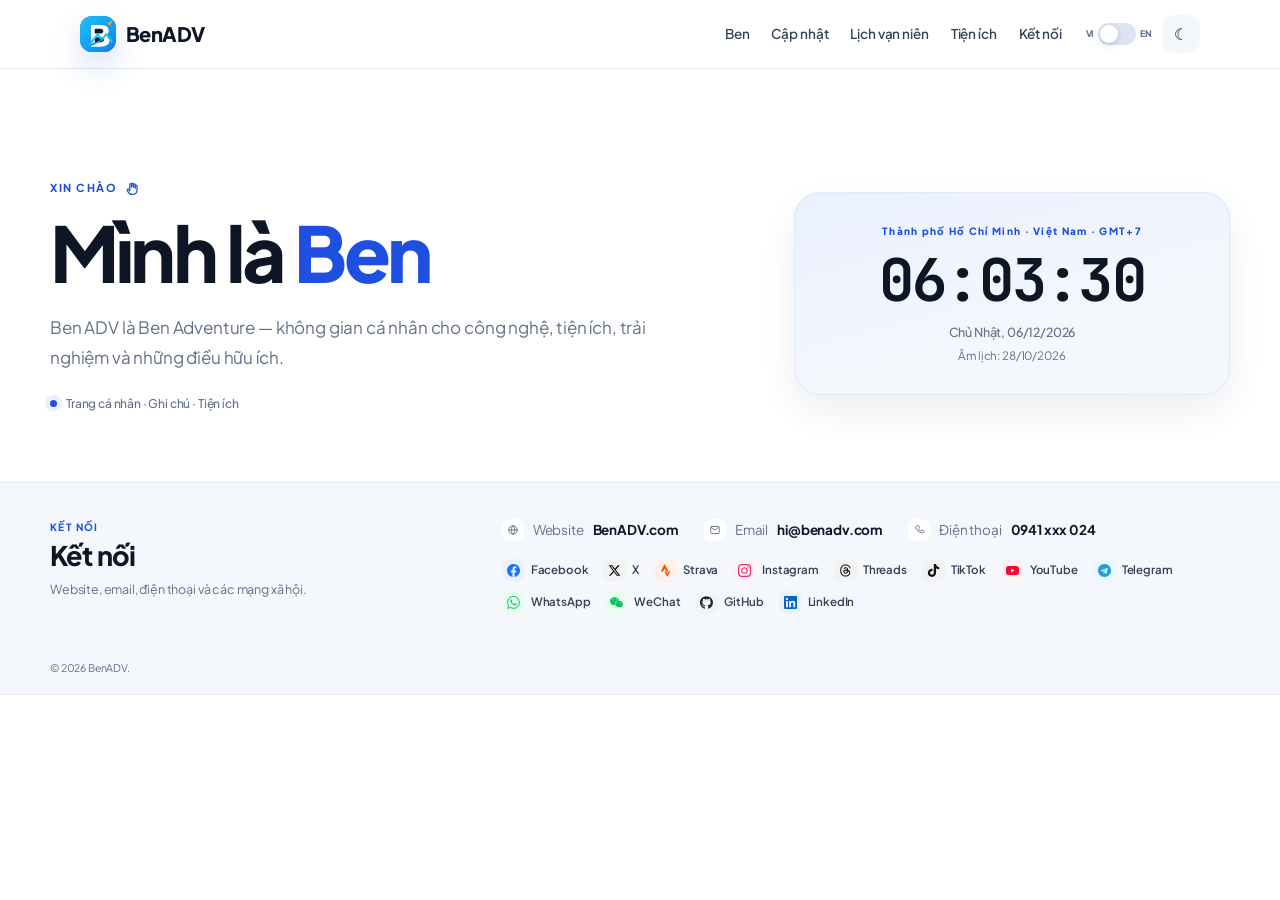
==== commit 6d4c951c: "up" ====
--- a/index.html
+++ b/index.html
@@ -1,5 +1,5 @@
 <!DOCTYPE html>
-<html lang="vi"><head><meta charset="utf-8"/><meta content="width=device-width,initial-scale=1,viewport-fit=cover" name="viewport"/><meta content="#1aa6f6" name="theme-color"/><title>BenADV | Ben Adventure</title><meta name="description" content="BenADV — Ben Adventure. Trang cá nhân về công nghệ, tiện ích, công cụ AI, lịch vạn niên và những điều hữu ích."><meta content="BenADV.com" name="author"/><meta name="robots" content="index,follow,max-image-preview:large,max-snippet:-1,max-video-preview:-1"><link rel="canonical" href="https://benadv.com/"><link rel="alternate" hreflang="vi" href="https://benadv.com/"><link rel="alternate" hreflang="en" href="https://benadv.com/en/"><link rel="alternate" hreflang="x-default" href="https://benadv.com/"><meta content="website" property="og:type"/><meta content="BenADV" property="og:site_name"/><meta content="BenADV | Ben Adventure" property="og:title"/><meta content="BenADV — Ben Adventure. Trang cá nhân về công nghệ, tiện ích, công cụ AI, lịch vạn niên và những điều hữu ích." property="og:description"/><meta content="https://benadv.com/" property="og:url"/><meta content="vi_VN" property="og:locale"/><meta content="en_US" property="og:locale:alternate"/><meta content="summary" name="twitter:card"/><link href="./assets/benadv-icon.svg" rel="icon" type="image/svg+xml"/><link as="style" href="css/style.css" rel="preload"/><link href="css/style.css?v=20260815" rel="stylesheet"/><script type="application/ld+json">{"@context":"https://schema.org","@graph":[{"@type":"WebSite","@id":"https://benadv.com/#website","url":"https://benadv.com/","name":"BenADV","alternateName":["Ben Adventure","Ben ADV"],"inLanguage":"vi"},{"@type":"Person","@id":"https://benadv.com/#person","name":"Ben","alternateName":["Ben ADV","Ben Adventure"],"url":"https://benadv.com/","sameAs":["https://www.facebook.com/benadvcom","https://www.x.com/benadvcom","https://www.strava.com/athletes/benadvcom","https://www.instagram.com/benadvcom","https://www.threads.com/@benadvcom","https://www.tiktok.com/@benadvcom","https://www.youtube.com/@BenADVcom","https://t.me/benadvcom","http://wa.me/benadvcom","https://github.com/benadvcom","https://www.linkedin.com/in/benadvcom"],"mainEntityOfPage":{"@id":"https://benadv.com/#website"}}]}</script>
+<html lang="vi"><head><meta charset="utf-8"/><meta content="width=device-width,initial-scale=1,viewport-fit=cover" name="viewport"/><meta content="#1E4FE0" name="theme-color"/><title>BenADV | Ben Adventure</title><meta name="description" content="BenADV — Ben Adventure. Trang cá nhân về công nghệ, tiện ích, công cụ AI, lịch vạn niên và những điều hữu ích."><meta content="BenADV.com" name="author"/><meta name="robots" content="index,follow,max-image-preview:large,max-snippet:-1,max-video-preview:-1"><link rel="canonical" href="https://benadv.com/"><link rel="alternate" hreflang="vi" href="https://benadv.com/"><link rel="alternate" hreflang="en" href="https://benadv.com/en/"><link rel="alternate" hreflang="x-default" href="https://benadv.com/"><meta content="website" property="og:type"/><meta content="BenADV" property="og:site_name"/><meta content="BenADV | Ben Adventure" property="og:title"/><meta content="BenADV — Ben Adventure. Trang cá nhân về công nghệ, tiện ích, công cụ AI, lịch vạn niên và những điều hữu ích." property="og:description"/><meta content="https://benadv.com/" property="og:url"/><meta content="vi_VN" property="og:locale"/><meta content="en_US" property="og:locale:alternate"/><meta content="summary" name="twitter:card"/><link href="./assets/benadv-icon.svg" rel="icon" type="image/svg+xml"/><link as="style" href="css/style.css" rel="preload"/><link href="css/style.css?v=20260819" rel="stylesheet"/><script type="application/ld+json">{"@context":"https://schema.org","@graph":[{"@type":"WebSite","@id":"https://benadv.com/#website","url":"https://benadv.com/","name":"BenADV","alternateName":["Ben Adventure","Ben ADV"],"inLanguage":"vi"},{"@type":"Person","@id":"https://benadv.com/#person","name":"Ben","alternateName":["Ben ADV","Ben Adventure"],"url":"https://benadv.com/","sameAs":["https://www.facebook.com/benadvcom","https://www.x.com/benadvcom","https://www.strava.com/athletes/benadvcom","https://www.instagram.com/benadvcom","https://www.threads.com/@benadvcom","https://www.tiktok.com/@benadvcom","https://www.youtube.com/@BenADVcom","https://t.me/benadvcom","http://wa.me/benadvcom","https://github.com/benadvcom","https://www.linkedin.com/in/benadvcom"],"mainEntityOfPage":{"@id":"https://benadv.com/#website"}}]}</script>
 </head><body data-page="home"><a class="skip-link" href="#main-content">Bỏ qua đến nội dung</a><header class="site-header"><div class="container nav-wrap"><a aria-label="BenADV" class="logo" href="./">
 <span aria-hidden="true" class="logo-mark">
 <svg focusable="false" viewbox="0 0 88 88">
@@ -19,5 +19,5 @@
 </span>
 <span class="logo-word"><strong>BenADV</strong></span>
 </a><nav aria-label="Main navigation" class="nav" id="mainNav"><a data-page="about" href="./index.html#main-content">Ben</a><a data-page="blog" href="https://blog.benadv.com/" rel="noopener noreferrer" target="_blank">Cập nhật</a><a data-page="calendar" href="./calendar.html">Lịch vạn niên</a><a data-page="utilities" href="./utilities.html">Tiện ích</a><a data-page="contact" href="./index.html#contact">Kết nối</a></nav><div class="actions"><label class="lang-switch" title="Language"><span>VI</span><button aria-checked="false" aria-label="Switch to English" class="switch" id="languageToggle" role="switch" type="button"><span class="switch-track"></span><span class="switch-knob"></span></button><span>EN</span></label><button aria-label="Chuyển sang giao diện tối" class="theme-toggle" id="themeToggle" title="Giao diện tối" type="button"><span aria-hidden="true" class="theme-symbol">☾</span></button></div></div></header><main id="main-content"><section class="home-hero-modern"><div class="home-shell home-hero-grid"><div class="home-hero-copy"><p class="home-eyebrow"><span>XIN CHÀO</span><svg aria-hidden="true" class="greet-icon" focusable="false" viewbox="0 0 24 24"><path d="M7.2 11.4V6.9a1.35 1.35 0 0 1 2.7 0v3.6"></path><path d="M9.9 10V5.9a1.35 1.35 0 0 1 2.7 0v4.4"></path><path d="M12.6 10.2V7a1.35 1.35 0 0 1 2.7 0v5.2"></path><path d="M15.3 11.2V9a1.35 1.35 0 0 1 2.7 0v6.4c0 3.7-2.3 6-6 6H10c-2.1 0-3.4-.7-4.6-2.4l-2-3.1a1.43 1.43 0 0 1 2.35-1.62l1.45 1.82V11.4"></path></svg></p><h1>Mình là <strong>Ben</strong></h1><p class="home-lead">Ben ADV là Ben Adventure — không gian cá nhân cho công nghệ, tiện ích, trải nghiệm và những điều hữu ích.</p><div class="home-meta-row"><span class="home-meta-dot"></span><span>Trang cá nhân · Ghi chú · Tiện ích</span></div></div><div class="home-clock-panel"><div class="home-clock-top">THÀNH PHỐ HỒ CHÍ MINH · VIỆT NAM · GMT+7</div><div class="home-clock-time" id="liveClock">00:00:00</div><div class="home-clock-date" id="solarDate">Đang cập nhật…</div><div class="home-clock-lunar" id="lunarDate">Đang cập nhật…</div></div></div></section><section class="home-connect-modern" id="contact"><div class="home-shell"><div class="connect-grid"><div class="connect-heading"><p class="connect-kicker">KẾT NỐI</p><h2>Kết nối</h2><p>Website, email, điện thoại và các mạng xã hội.</p></div><div class="connect-content"><div class="connect-details"><a class="connect-item" href="https://benadv.com/"><span class="connect-icon"><svg aria-hidden="true" viewbox="0 0 24 24"><circle cx="12" cy="12" r="8.5"></circle><path d="M3.8 12h16.4M12 3.5c2.2 2.3 3.3 5.1 3.3 8.5S14.2 18.2 12 20.5c-2.2-2.3-3.3-5.1-3.3-8.5S9.8 5.8 12 3.5Z"></path></svg></span><span>Website</span><b>BenADV.com</b></a><a class="connect-item" href="mailto:hi@benadv.com"><span class="connect-icon"><svg aria-hidden="true" viewbox="0 0 24 24"><rect height="14" rx="2.2" width="17" x="3.5" y="5"></rect><path d="m5 7 7 5.3L19 7"></path></svg></span><span>Email</span><b>hi@benadv.com</b></a><a class="connect-item" href="tel:0941xxx024"><span class="connect-icon"><svg aria-hidden="true" viewbox="0 0 24 24"><path d="M7.2 4.2 9.6 3c.7-.4 1.5-.1 1.8.6l1.4 3.1c.3.6.1 1.3-.4 1.8l-1.5 1.2a13.7 13.7 0 0 0 4.4 4.4l1.2-1.5c.5-.5 1.2-.7 1.8-.4l3.1 1.4c.7.3 1 .1.6.8l-1.2 2.4c-.4.8-1.2 1.3-2.1 1.2C11.8 17.1 6.9 12.2 5 7.3c-.3-.9.2-1.7 1-2.1Z"></path></svg></span><span>Điện thoại</span><b>0941 xxx 024</b></a></div><div aria-label="Social networks" class="home-social-strip"><a aria-label="Facebook" class="home-social-link social-facebook" data-username="benadvcom" href="https://www.facebook.com/benadvcom" rel="noopener noreferrer" target="_blank"><span class="home-social-icon"><svg aria-hidden="true" focusable="false" class="social-svg" viewbox="0 0 968.000 963.000"><path d="M984 375C984 643 768 859 500 859C232 859 16 643 16 375C16 133 192 -68 424 -104V235H301V375H424V482C424 603 496 670 607 670C660 670 716 661 716 661V542H655C595 542 576 504 576 466V375H710L689 235H576V-104C808 -68 984 133 984 375Z" transform="translate(-16.000 859.000) scale(1 -1)"></path></svg></span><span>Facebook</span></a><a aria-label="X" class="home-social-link social-x" data-username="benadvcom" href="https://www.x.com/benadvcom" rel="noopener noreferrer" target="_blank"><span class="home-social-icon"><svg aria-hidden="true" focusable="false" class="social-svg"  viewBox="0 0 512 512"><path d="M389.2 48h70.6L305.6 224.2 487 464H345L233.7 318.6 106.5 464H35.8L200.7 275.5 26.8 48H172.4L272.9 180.9 389.2 48zM364.4 421.8h39.1L151.1 88h-42L364.4 421.8z"></path></svg></span><span>X</span></a><a aria-label="Strava" class="home-social-link social-strava" data-username="benadvcom" href="https://www.strava.com/athletes/benadvcom" rel="noopener noreferrer" target="_blank"><span class="home-social-icon"><svg aria-hidden="true" focusable="false" class="social-svg" viewbox="0 0 721.000 1000.000"><path d="M309 875 14 305H188L309 531L430 305H603ZM603 305 517 132 430 305H298L517 -125L735 305Z" transform="translate(-14.000 875.000) scale(1 -1)"></path></svg></span><span>Strava</span></a><a aria-label="Instagram" class="home-social-link social-instagram" data-username="benadvcom" href="https://www.instagram.com/benadvcom" rel="noopener noreferrer" target="_blank"><span class="home-social-icon"><svg aria-hidden="true" focusable="false" class="social-svg" viewbox="0 0 875.000 875.000"><path d="M438 600C314 600 213 499 213 375C213 251 314 151 438 151C562 151 662 251 662 375C662 499 562 600 438 600ZM438 229C358 229 292 295 292 375C292 455 358 521 438 521C518 521 584 455 584 375C584 295 518 229 438 229ZM724 609C724 638 700 661 671 661C642 661 619 638 619 609C619 580 642 556 671 556C700 556 724 580 724 609ZM872 556C869 626 853 688 802 739C751 790 688 806 618 810C546 814 329 814 257 810C187 807 125 790 74 739C23 688 7 626 3 556C-1 484 -1 267 3 195C6 125 23 62 74 11C125 -40 187 -55 257 -59C329 -63 546 -63 618 -59C688 -56 751 -40 802 11C853 62 868 125 872 195C876 267 876 484 872 556ZM779 117C764 79 734 49 696 34C638 11 502 16 438 16C374 16 237 11 180 34C142 49 111 79 96 117C73 175 79 311 79 375C79 439 73 576 96 633C111 671 142 701 180 716C238 739 374 734 438 734C502 734 639 739 696 716C734 701 764 671 779 633C802 575 796 439 796 375C796 311 802 174 779 117Z" transform="translate(-0.000 813.000) scale(1 -1)"></path></svg></span><span>Instagram</span></a><a aria-label="Threads" class="home-social-link social-threads" data-username="benadvcom" href="https://www.threads.com/@benadvcom" rel="noopener noreferrer" target="_blank"><span class="home-social-icon"><svg aria-hidden="true" focusable="false" class="social-svg"  viewBox="0 0 448 512"><path d="M331.5 235.7c2.2 .9 4.2 1.9 6.3 2.8c29.2 14.1 50.6 35.2 61.8 61.4c15.7 36.5 17.2 95.8-30.3 143.2c-36.2 36.2-80.3 52.5-142.6 53h-.3c-70.2-.5-124.1-24.1-160.4-70.2c-32.3-41-48.9-98.1-49.5-169.6V256v-.2C17 184.3 33.6 127.2 65.9 86.2C102.2 40.1 156.2 16.5 226.4 16h.3c70.3 .5 124.9 24 162.3 69.9c18.4 22.7 32 50 40.6 81.7l-40.4 10.8c-7.1-25.8-17.8-47.8-32.2-65.4c-29.2-35.8-73-54.2-130.5-54.6c-57 .5-100.1 18.8-128.2 54.4C72.1 146.1 58.5 194.3 58 256c.5 61.7 14.1 109.9 40.3 143.3c28 35.6 71.2 53.9 128.2 54.4c51.4-.4 85.4-12.6 113.7-40.9c32.3-32.2 31.7-71.8 21.4-95.9c-6.1-14.2-17.1-26-31.9-34.9c-3.7 26.9-11.8 48.3-24.7 64.8c-17.1 21.8-41.4 33.6-72.7 35.3c-23.6 1.3-46.3-4.4-63.9-16c-20.8-13.8-33-34.8-34.3-59.3c-2.5-48.3 35.7-83 95.2-86.4c21.1-1.2 40.9-.3 59.2 2.8c-2.4-14.8-7.3-26.6-14.6-35.2c-10-11.7-25.6-17.7-46.2-17.8H227c-16.6 0-39 4.6-53.3 26.3l-34.4-23.6c19.2-29.1 50.3-45.1 87.8-45.1h.8c62.6 .4 99.9 39.5 103.7 107.7l-.2 .2zm-156 68.8c1.3 25.1 28.4 36.8 54.6 35.3c25.6-1.4 54.6-11.4 59.5-73.2c-13.2-2.9-27.8-4.4-43.4-4.4c-4.8 0-9.6 .1-14.4 .4c-42.9 2.4-57.2 23.2-56.2 41.8l-.1 .1z"></path></svg></span><span>Threads</span></a><a aria-label="TikTok" class="home-social-link social-tiktok" data-username="benadvcom" href="https://www.tiktok.com/@benadvcom" rel="noopener noreferrer" target="_blank"><span class="home-social-icon"><svg aria-hidden="true" focusable="false" class="social-svg" viewbox="0 0 875.000 1000.000"><path d="M875 465V636C827 636 781 650 744 675C690 710 651 766 639 832C637 845 635 859 635 873V875H463V193C463 113 398 47 318 47C238 47 172 113 172 193C172 273 238 338 318 338C333 338 347 336 361 332V507C347 509 333 510 318 510C143 510 0 368 0 193C0 18 143 -125 318 -125C493 -125 635 18 635 193V542C702 494 785 465 874 465Z" transform="translate(0.000 875.000) scale(1 -1)"></path></svg></span><span>TikTok</span></a><a aria-label="YouTube" class="home-social-link social-youtube" data-username="BenADVcom" href="https://www.youtube.com/@BenADVcom" rel="noopener noreferrer" target="_blank"><span class="home-social-icon"><svg aria-hidden="true" focusable="false" class="social-svg" viewbox="0 0 1067.000 750.000"><path d="M1074 633C1062 679 1025 716 979 728C896 750 562 750 562 750C562 750 229 750 146 728C100 716 63 679 51 633C29 549 29 374 29 374C29 374 29 200 51 116C63 70 100 34 146 22C229 0 562 0 562 0C562 0 896 0 979 22C1025 34 1062 70 1074 116C1096 200 1096 374 1096 374C1096 374 1096 549 1074 633ZM453 216V533L732 374Z" transform="translate(-29.000 750.000) scale(1 -1)"></path></svg></span><span>YouTube</span></a><a aria-label="Telegram" class="home-social-link social-telegram" data-username="benadvcom" href="https://t.me/benadvcom" rel="noopener noreferrer" target="_blank"><span class="home-social-icon"><svg aria-hidden="true" focusable="false" class="social-svg" viewbox="0 0 969.000 968.000"><path d="M484 859C216 859 0 643 0 375C0 107 216 -109 484 -109C752 -109 969 107 969 375C969 643 752 859 484 859ZM722 528 643 153C637 126 621 120 599 132L478 222L420 165C414 159 407 154 395 154L404 277L628 479C638 488 626 493 613 484L336 310L216 347C190 355 190 373 222 386L689 566C711 574 729 561 722 528Z" transform="translate(0.000 859.000) scale(1 -1)"></path></svg></span><span>Telegram</span></a><a aria-label="WhatsApp" class="home-social-link social-whatsapp" data-username="benadvcom" href="http://wa.me/benadvcom" rel="noopener noreferrer" target="_blank"><span class="home-social-icon"><svg aria-hidden="true" focusable="false" class="social-svg" viewbox="0 0 875.000 874.000"><path d="M744 685C662 767 553 812 437 812C198 812 4 618 4 379C4 303 24 228 62 162L0 -62L230 -2C293 -37 364 -55 437 -55C676 -55 875 140 875 379C875 495 826 603 744 685ZM437 18C372 18 309 35 254 68L241 76L104 40L141 173L132 187C96 244 77 311 77 379C77 578 239 739 438 739C534 739 624 702 692 634C760 566 802 475 802 379C802 180 636 18 437 18ZM635 288C624 293 571 319 561 323C551 327 544 329 537 318C530 307 508 282 502 275C496 268 490 267 479 272C415 304 373 329 331 401C320 420 342 420 363 461C367 468 365 474 362 479C359 484 338 538 329 560C320 581 311 579 304 579H284C277 579 265 576 255 565C245 554 217 528 217 475C217 422 256 370 261 363C266 356 337 246 446 199C515 169 542 167 576 172C597 175 640 199 649 224C658 249 658 271 655 275C652 280 646 283 635 288Z" transform="translate(0.000 812.000) scale(1 -1)"></path></svg></span><span>WhatsApp</span></a><a aria-label="WeChat" class="home-social-link social-wechat" data-username="benadvcom" href="#" rel="noopener noreferrer" target="_blank"><span class="home-social-icon"><svg aria-hidden="true" focusable="false" class="social-svg" viewbox="0 0 1075.000 875.000"><path d="M752 548C764 548 777 548 789 546C757 699 593 812 406 812C197 812 25 670 25 489C25 385 83 299 178 232L140 118L273 185C321 176 358 166 406 166C418 166 430 166 442 167C434 192 429 219 429 247C429 413 572 548 752 548ZM548 651C576 651 596 632 596 603C596 575 576 556 548 556C519 556 491 575 491 603C491 632 519 651 548 651ZM282 556C254 556 225 575 225 603C225 632 254 651 282 651C311 651 329 632 329 603C329 574 311 556 282 556ZM1100 251C1100 403 948 527 777 527C596 527 454 403 454 251C454 99 596 -25 777 -25C815 -25 853 -14 891 -5L995 -63L966 32C1043 89 1100 165 1100 251ZM672 299C653 299 634 318 634 337C634 356 653 375 672 375C701 375 719 356 719 337C719 317 701 299 672 299ZM881 299C862 299 843 318 843 337C843 356 862 375 881 375C909 375 929 356 929 337C929 317 909 299 881 299Z" transform="translate(-25.000 812.000) scale(1 -1)"></path></svg></span><span>WeChat</span></a><a aria-label="GitHub" class="home-social-link social-github" data-username="benadvcom" href="https://github.com/benadvcom" rel="noopener noreferrer" target="_blank"><span class="home-social-icon"><svg aria-hidden="true" focusable="false" class="social-svg" viewbox="0 0 969.000 943.695"><path d="M324 99C324 103 319 107 313 106C307 106 303 103 303 99C303 95 308 91 314 92C320 92 324 95 324 99ZM263 108C262 104 266 99 272 98C277 96 283 98 284 102C285 106 281 110 275 112C270 113 264 112 263 108ZM350 111C344 110 340 105 341 101C342 97 346 95 352 96C358 97 362 101 361 105C360 109 356 112 350 111ZM478 859C207 859 0 654 0 383C0 166 136 -19 331 -84C356 -88 365 -74 365 -61C365 -49 364 18 364 59C364 59 228 30 199 117C199 117 177 174 145 189C145 189 100 220 148 219C148 219 196 215 223 169C266 94 337 115 365 128C369 159 383 181 397 194C288 206 177 221 177 409C177 463 192 490 223 524C218 537 202 589 229 657C270 670 363 604 363 604C402 615 444 621 486 621C528 621 570 615 609 604C609 604 702 670 743 657C770 589 753 537 748 524C779 489 799 463 799 409C799 221 684 206 575 194C593 179 608 149 608 103C608 37 607 -44 607 -60C607 -73 616 -88 641 -84C836 -19 969 166 969 383C969 654 749 859 478 859ZM190 186C187 184 188 180 191 176C194 173 198 171 201 174C204 176 203 180 200 184C197 187 193 189 190 186ZM169 202C168 199 169 196 173 194C176 192 181 192 182 195C183 198 181 201 177 203C173 204 170 204 169 202ZM232 132C229 129 231 124 235 120C239 116 244 115 247 118C250 121 249 126 245 130C241 134 235 135 232 132ZM210 161C207 159 207 153 210 149C213 145 218 143 221 145C224 148 224 153 221 157C218 161 213 164 210 161Z" transform="translate(0.000 859.000) scale(1 -1)"></path></svg></span><span>GitHub</span></a><a aria-label="LinkedIn" class="home-social-link social-linkedin" data-username="benadvcom" href="https://www.linkedin.com/in/benadvcom" rel="noopener noreferrer" target="_blank"><span class="home-social-icon"><svg aria-hidden="true" focusable="false" class="social-svg" viewbox="0 0 875.000 874.000"><path d="M812 812H62C28 812 0 784 0 749V1C0 -34 28 -62 62 -62H812C846 -62 875 -34 875 1V749C875 784 846 812 812 812ZM264 62H135V480H265V62ZM200 537C158 537 124 571 124 612C124 653 158 688 200 688C241 688 275 653 275 612C275 570 242 537 200 537ZM751 62H621V266C621 314 620 376 554 376C486 376 476 323 476 269V62H346V480H470V423H472C489 456 532 490 595 490C726 490 751 403 751 291Z" transform="translate(0.000 812.000) scale(1 -1)"></path></svg></span><span>LinkedIn</span></a></div></div></div><div class="home-copyright"><span>© 2026 BenADV.</span></div></div></section></main><button aria-label="Lên đầu trang" class="back-to-top" id="backToTop" type="button">↑</button>
-<script defer="" src="js/script.js?v=20260815"></script>
+<script defer="" src="js/script.js?v=20260819"></script>
 </body></html>
--- a/css/style.css
+++ b/css/style.css
@@ -1,329 +1,207 @@
-*{box-sizing:border-box;margin:0;padding:0}/* =========================================================
-   BENADV.COM — DESIGN TOKENS
-   Edit these variables first to change the global look.
+/* =========================================================
+   BENADV.COM — DESIGN SYSTEM
+   Palette: deep professional blue · Type: Plus Jakarta Sans
    ========================================================= */
-/* =========================================================
-   BENADV.COM - FINAL DESIGN TOKENS
-   ========================================================= */
+@import url('https://fonts.googleapis.com/css2?family=Plus+Jakarta+Sans:ital,wght@0,400;0,500;0,600;0,700;0,800;1,500&family=JetBrains+Mono:wght@500;700&display=swap');
+
+*{box-sizing:border-box;margin:0;padding:0}
+
 :root{
-  --font-display:"Aptos","Segoe UI Variable","Segoe UI",Inter,Roboto,Helvetica,Arial,sans-serif;
-  --font-body:"Aptos","Segoe UI Variable","Segoe UI",Inter,Roboto,Helvetica,Arial,sans-serif;
+  --font-display:"Plus Jakarta Sans",-apple-system,"Segoe UI",Inter,Roboto,Helvetica,Arial,sans-serif;
+  --font-body:"Plus Jakarta Sans",-apple-system,"Segoe UI",Inter,Roboto,Helvetica,Arial,sans-serif;
+  --font-mono:"JetBrains Mono",ui-monospace,SFMono-Regular,Menlo,Monaco,Consolas,"Liberation Mono","Courier New",monospace;
+
+  /* Light theme */
   --bg:#FFFFFF;
-  --surface:#F7FAFC;
-  --surface-strong:#EDF7FD;
-  --text:#102335;
-  --text-soft:#294052;
-  --muted:#5F7080;
-  --line:#E4EDF3;
-  --brand:#0077B6;
-  --brand-hover:#00679F;
-  --brand-soft:#E9F6FD;
-  --accent:#FF9A1F;
-  --success:#1F9D68;
-  --danger:#B84A3A;
+  --surface:#F4F7FC;
+  --surface-strong:#EAF0FE;
+  --text:#0E1626;
+  --text-soft:#334159;
+  --muted:#647089;
+  --line:#E4E9F4;
+  --brand:#1E4FE0;
+  --brand-hover:#173FB8;
+  --brand-dark:#173FB8;
+  --brand-soft:#EAF0FF;
+  --brand-2:#3E76FF;
+  --accent:#F2994A;
+  --success:#189A5C;
+  --danger:#DA4B3F;
+  --gold:#C08A32;
+  --warm:#FDF2E8;
+
   --max:1120px;
-  --header-h:64px;
-  --radius-sm:10px;
-  --radius-md:14px;
-  --radius-lg:20px;
-  --shadow-soft:0 14px 34px rgba(16,35,53,.055);
-  --shadow-brand:0 12px 28px rgba(22,158,234,.14);
-}html{scroll-behavior:smooth;overflow-x:hidden}body{-webkit-font-smoothing:antialiased;-moz-osx-font-smoothing:grayscale;padding-top:var(--header-h);min-width:0;width:100%;overflow-x:hidden;font-family:"Aptos","Segoe UI Variable","Segoe UI",Inter,Roboto,Helvetica,Arial,sans-serif;font-size:16px;line-height:1.62;color:var(--text);font-optical-sizing:auto;font-kerning:normal;font-synthesis:none;background:var(--bg);-webkit-text-size-adjust:100%;text-rendering:optimizeLegibility;overflow-wrap:anywhere}a{color:inherit}button{font:inherit}img,svg{display:block;max-width:100%}.container{width:min(var(--max),calc(100% - 40px));margin-inline:auto;min-width:0}.site-header{position:fixed;top:0;left:0;right:0;z-index:1000;width:100%;background:rgba(255,255,255,.94);backdrop-filter:blur(12px);-webkit-backdrop-filter:blur(12px);border-bottom:1px solid rgba(230,238,244,.72);transition:box-shadow .18s ease,background .18s ease}.nav-wrap{min-height:64px;display:flex;align-items:center;gap:22px}.logo{display:inline-flex;align-items:center;gap:9px;text-decoration:none;color:var(--text);flex:0 0 auto}.logo-mark{width:32px;height:32px;border-radius:10px;display:grid;place-items:center;color:#fff;background:linear-gradient(145deg,#1aa6f6,#46baf8);box-shadow:0 7px 16px rgba(26,166,246,.16);position:relative;overflow:hidden;flex:0 0 auto}.logo-mark::after{content:"";position:absolute;inset:1px;border-radius:9px;border:1px solid rgba(255,255,255,.18);pointer-events:none}.logo-mark svg{width:20px;height:20px;fill:none;stroke:currentColor;stroke-width:2.25;stroke-linecap:round;stroke-linejoin:round;position:relative;z-index:1}.logo-dot{fill:currentColor;stroke:none}.logo-word{display:inline-flex;align-items:baseline;gap:1px;font-family:var(--font-display);font-size:20px;line-height:1;letter-spacing:-.04em;white-space:nowrap}.logo-word strong{font-weight:760}.logo-domain{color:var(--brand);font-size:.78em;font-weight:650;letter-spacing:-.025em}.nav{display:flex;align-items:center;gap:20px;margin-left:auto;min-width:0;overflow-x:auto;scrollbar-width:none}.nav::-webkit-scrollbar{display:none}.nav a{position:relative;padding:6px 0;color:#0b1620;text-decoration:none;font-size:13px;font-weight:560;letter-spacing:-.01em;white-space:nowrap}.nav a:hover{color:var(--brand)}.nav a.active{color:var(--brand);font-weight:700}.nav a.active::after{transform:scaleX(1)}.nav a::after{content:"";position:absolute;left:0;right:0;bottom:0;height:2px;border-radius:999px;background:var(--brand);transform:scaleX(0);transform-origin:center;transition:transform .18s ease}.nav a:hover::after{transform:scaleX(1)}.actions{display:flex;align-items:center;gap:8px;flex:0 0 auto}.lang-switch{display:flex;align-items:center;gap:4px;color:var(--muted);font-size:9px;font-weight:720;white-space:nowrap}.switch{position:relative;width:38px;height:22px;padding:0;border:0;border-radius:999px;background:#dce7ef;cursor:pointer}.switch-knob{position:absolute;top:2px;left:2px;width:18px;height:18px;border-radius:50%;background:#fff;box-shadow:0 2px 6px rgba(15,30,40,.18);transition:transform .18s ease}.switch.on{background:var(--brand)}.switch.on .switch-knob{transform:translateX(16px)}.theme-toggle{width:36px;height:36px;border:0;border-radius:10px;background:var(--surface);color:var(--text);display:grid;place-items:center;cursor:pointer;transition:.18s ease}.theme-toggle:hover{background:var(--brand-soft);color:var(--brand);transform:translateY(-1px)}.theme-symbol{font-size:16px}.hero{padding:76px 0 48px}.hero-content{max-width:760px}.eyebrow{display:inline-flex;align-items:center;gap:8px;color:var(--brand);font-size:10px;letter-spacing:.15em;font-weight:720;margin-bottom:14px}.greet-icon{width:16px;height:16px;fill:none;stroke:currentColor;stroke-width:1.8;stroke-linecap:round;stroke-linejoin:round}.hero h1{font-family:var(--font-display);font-size:clamp(44px,7vw,76px);line-height:1.02;font-weight:650;letter-spacing:-.065em;margin-bottom:18px}.hero h1 strong{color:var(--brand);font-weight:780}.lead{max-width:690px;color:var(--muted);font-size:17px;line-height:1.68;font-weight:430}.hero-buttons{display:flex;flex-wrap:wrap;gap:10px;margin-top:26px}.btn{display:inline-flex;align-items:center;justify-content:center;min-height:43px;padding:0 17px;border-radius:10px;font-size:14px;font-weight:650;letter-spacing:-.01em;text-decoration:none;transition:.18s ease}.btn-primary{color:#fff;background:var(--brand);box-shadow:0 10px 22px rgba(26,166,246,.16)}.btn-primary:hover{background:var(--brand-dark);transform:translateY(-1px)}.btn-secondary{color:var(--text);background:var(--surface)}.btn-secondary:hover{background:var(--brand-soft);transform:translateY(-1px)}.hero-meta{display:flex;align-items:center;gap:8px;margin-top:22px;color:var(--muted);font-size:12px}.hero-meta-dot{width:7px;height:7px;border-radius:50%;background:var(--brand);box-shadow:0 0 0 5px rgba(26,166,246,.10)}.clock-section{padding:4px 0 18px}.clock-card{padding:21px 14px 20px;border-radius:17px;background:linear-gradient(180deg,var(--surface-strong),var(--surface));text-align:center;box-shadow:var(--shadow)}.clock-location{color:var(--brand);font-size:10px;letter-spacing:.13em;font-weight:850}.live-clock{display:block;width:100%;margin-top:6px;font-family:ui-monospace,SFMono-Regular,Menlo,Monaco,Consolas,"Liberation Mono","Courier New",monospace;font-variant-numeric:tabular-nums;font-size:clamp(29px,5.5vw,54px);line-height:1;font-weight:720;letter-spacing:-.045em;white-space:nowrap;overflow:hidden}.calendar-line{margin-top:8px;color:var(--muted);font-size:13px;line-height:1.4}.calendar-line.lunar{margin-top:2px;font-size:12px}.section{padding:66px 0}.section-alt{background:var(--surface)}.section-label{margin-bottom:6px;color:var(--brand);font-size:10px;letter-spacing:.16em;font-weight:800}.section h2{font-family:var(--font-display);font-size:clamp(29px,4.1vw,40px);line-height:1.08;font-weight:700;letter-spacing:-.045em}.section-intro{max-width:560px;margin-top:8px;color:var(--muted);font-size:14px;line-height:1.7;font-weight:430}.section-text{max-width:790px;color:var(--muted);font-size:16px;line-height:1.72;font-weight:430;margin-top:13px}.cards{display:grid;grid-template-columns:repeat(3,minmax(0,1fr));gap:22px;margin-top:28px}.card{min-width:0;padding:5px 0 10px}.card-number{display:block;margin-bottom:13px;color:var(--brand);font-size:10px;font-weight:850;letter-spacing:.08em}.card h3{font-family:var(--font-display);font-size:17px;line-height:1.3;font-weight:650;margin-bottom:7px;letter-spacing:-.025em}.card p{color:var(--muted);font-size:14px;line-height:1.65;font-weight:430}.card a{display:inline-block;margin-top:12px;color:var(--brand);font-size:13px;font-weight:750;text-decoration:none}.card a:hover{color:var(--brand-dark)}.card+.card{position:relative}.card+.card::before{content:"";position:absolute;left:-11px;top:0;bottom:0;width:1px;background:var(--line)}.socials{display:flex;flex-wrap:wrap;gap:10px 18px;margin-top:22px}.social-link{display:inline-flex;align-items:center;gap:8px;color:var(--muted);text-decoration:none;font-size:13px;font-weight:700;transition:.18s ease}.social-link:hover{color:var(--brand);transform:translateY(-1px)}.social-icon{width:23px;height:23px;display:grid;place-items:center;border-radius:8px;background:var(--surface);color:var(--brand)}.social-icon svg{width:14px;height:14px;fill:currentColor;stroke:currentColor;stroke-width:1.3;stroke-linecap:round;stroke-linejoin:round}.social-instagram .social-icon svg{fill:none}.social-instagram .social-icon svg circle:last-child{fill:currentColor;stroke:none}.social-wechat .social-icon svg{fill:none}.social-youtube .social-icon,.social-telegram .social-icon{background:var(--brand-soft)}.section-text a[href^="https://benadv.com"],.section-text a[href^="mailto:"],.section-text a[href^="tel:"]{color:var(--brand);font-weight:700;text-decoration:none}.footer{padding:28px 0;color:var(--muted);font-size:12px}.footer .container{display:flex;gap:5px;flex-wrap:wrap}.back-to-top{position:fixed;right:16px;bottom:16px;width:40px;height:40px;border:0;border-radius:50%;background:var(--bg);color:var(--brand);cursor:pointer;opacity:0;pointer-events:none;transition:.2s;box-shadow:0 10px 24px rgba(22,60,82,.10)}.back-to-top.show{opacity:1;pointer-events:auto}body.dark{--bg:#0b1118;--surface:#111a24;--surface-strong:#102333;--text:#eef5fa;--muted:#9aabb9;--line:#263744;--brand:#35b3ff;--brand-dark:#1aa6f6;--brand-soft:#102b3d;--shadow:0 16px 36px rgba(0,0,0,.22)}body.dark .site-header{background:rgba(11,17,24,.94);border-bottom-color:rgba(38,55,68,.7)}body.dark .switch{background:#2a3a47}body.dark .switch.on{background:var(--brand)}body.dark .card+.card::before{background:var(--line)}body.dark .social-icon{background:var(--surface)}body.dark .social-youtube .social-icon,body.dark .social-telegram .social-icon{background:var(--brand-soft)}@media(max-width:800px){.cards{grid-template-columns:1fr}.card{padding:2px 0 14px}.card+.card::before{display:none}}@media(max-width:700px){.container{width:min(var(--max),calc(100% - 28px))}.nav-wrap{flex-wrap:wrap;padding:8px 0;gap:8px}.nav{order:3;width:100%;margin-left:0;gap:15px}.hero{padding:52px 0 34px}.hero h1{font-size:46px}.lead{font-size:16px}.section{padding:52px 0}.section h2{font-size:30px}}@media(max-width:360px){.logo-mark{width:29px;height:29px;border-radius:9px}.logo-mark svg{width:18px;height:18px}.logo-word{font-size:18px}.logo-domain{font-size:.76em}.container{width:calc(100% - 20px)}.logo-mark{width:28px;height:28px}.nav{gap:12px}.nav a{font-size:12px}.actions{margin-left:auto}.theme-toggle{width:32px;height:32px}.switch{width:34px;height:20px}.switch-knob{width:16px;height:16px}.switch.on .switch-knob{transform:translateX(14px)}.hero{padding-top:40px}.hero h1{font-size:40px}.lead{font-size:15px}.hero-buttons{display:grid;grid-template-columns:1fr}.hero-buttons .btn{width:100%}.clock-card{padding:17px 7px}.live-clock{font-size:clamp(21px,13vw,42px);letter-spacing:-.04em}.section{padding:44px 0}.section-intro{font-size:13px}}@media(max-width:220px){.container{width:calc(100% - 12px)}.logo-mark{width:26px;height:26px;border-radius:8px}.nav-wrap{gap:6px}.nav a{font-size:11px}.lang-switch>span{display:none}.switch{width:30px;height:18px}.switch-knob{width:14px;height:14px}.switch.on .switch-knob{transform:translateX(12px)}.theme-toggle{width:30px;height:30px;font-size:12px}.hero{padding:30px 0}.hero h1{font-size:28px}.lead,.section-text{font-size:13px}.section h2{font-size:23px}.clock-card{padding:15px 4px}.clock-location{font-size:8px}.live-clock{font-size:clamp(17px,23cqw,28px)}.calendar-line,.calendar-line.lunar{font-size:10px}}.skip-link{position:fixed;left:12px;top:-50px;z-index:200;padding:8px 12px;border-radius:9px;background:var(--text);color:var(--bg);text-decoration:none;font-size:13px;font-weight:700;transition:top .18s ease}.skip-link:focus{top:12px}:focus-visible{outline:2px solid var(--brand);outline-offset:3px}section[id]{scroll-margin-top:calc(var(--header-h)+12px)}::selection{background:rgba(26,166,246,.22);color:inherit}@media(max-width:360px){.greet-icon{width:15px;height:15px}}body.dark .nav a{color:#eef5fa}body.dark .nav a:hover{color:var(--brand)}.nav a.active{color:var(--brand);font-weight:700}.nav a.active::after{transform:scaleX(1)}.eyebrow .greet-icon{color:var(--brand);flex:0 0 auto}.site-header.is-scrolled{background:rgba(255,255,255,.97);box-shadow:0 8px 24px rgba(20,60,84,.08)}body.dark .site-header.is-scrolled{background:rgba(11,17,24,.97);box-shadow:0 8px 24px rgba(0,0,0,.22)}@media(max-width:360px){.logo-mark{width:31px;height:31px;border-radius:10px}.logo-mark svg{width:22px;height:22px}.logo-word{font-size:18px}}.page-hero{padding:84px 0 110px}.page-title{font-family:var(--font-display);font-size:clamp(36px,6vw,60px);line-height:1.05;letter-spacing:-.055em;margin-top:8px}.page-intro{max-width:720px;margin-top:16px;color:var(--muted);font-size:17px;line-height:1.7}@media(max-width:700px){.page-hero{padding:54px 0 80px}.page-title{font-size:42px}.page-intro{font-size:15px}}:root{--home-max:1120px;--home-space:clamp(46px,7vw,82px)}.home-shell{width:min(var(--home-max),calc(100% - 40px));margin:0 auto}.site-header{border-bottom:1px solid rgba(230,238,244,.62)}.nav-wrap{min-height:60px}.logo-mark{width:30px;height:30px;border-radius:9px}.logo-mark svg{width:19px;height:19px}.logo-word{font-size:18px}.nav{gap:18px}.nav a{font-size:12.5px}.home-hero{padding:clamp(58px,9vw,96px) 0 34px}.home-hero-inner{max-width:820px}.home-eyebrow{display:inline-flex;align-items:center;gap:7px;color:var(--brand);font-size:10px;letter-spacing:.16em;font-weight:720;margin-bottom:14px;text-transform:uppercase}.home-eyebrow .greet-icon{width:15px;height:15px}.home-hero h1{font-family:var(--font-display);font-size:clamp(42px,6.4vw,72px);line-height:.98;letter-spacing:-.065em;font-weight:650;margin:0 0 18px;max-width:760px}.home-hero h1 strong{color:var(--brand);font-weight:800}.home-lead{max-width:690px;color:var(--muted);font-size:16px;line-height:1.7}.home-actions{display:flex;flex-wrap:wrap;gap:9px;margin-top:22px}.home-actions .btn{min-height:40px;padding:0 15px;font-size:13px}.home-meta{display:flex;align-items:center;gap:8px;margin-top:18px;color:var(--muted);font-size:11px}.home-meta-dot{width:6px;height:6px;border-radius:50%;background:var(--brand);box-shadow:0 0 0 4px rgba(26,166,246,.10)}.home-clock{padding:6px 0 0}.home-clock-card{padding:18px 14px 17px;border-radius:16px;background:linear-gradient(180deg,var(--surface-strong),var(--surface));box-shadow:0 12px 30px rgba(23,88,123,.05);text-align:center}.home-clock-card .clock-location{font-size:9px;letter-spacing:.14em}.home-clock-card .live-clock{font-size:clamp(28px,5vw,50px);margin-top:5px}.home-clock-card .calendar-line{font-size:12px;margin-top:7px}.home-clock-card .calendar-line.lunar{font-size:11px;margin-top:2px}.home-section{padding:var(--home-space) 0}.home-section.compact{padding-bottom:50px}.home-section-label{color:var(--brand);font-size:10px;letter-spacing:.16em;font-weight:720;margin-bottom:6px}.home-section h2{font-family:var(--font-display);font-size:clamp(28px,4vw,38px);line-height:1.08;letter-spacing:-.045em;font-weight:700}.home-section-intro{max-width:590px;color:var(--muted);font-size:14px;line-height:1.7;margin-top:8px}.home-about-text{max-width:760px;color:var(--muted);font-size:15px;line-height:1.72;margin-top:12px}.home-contact{background:var(--surface)}.home-contact-grid{display:grid;grid-template-columns:minmax(0,.82fr) minmax(0,1.18fr);gap:34px;align-items:start}.home-contact-details{color:var(--muted);font-size:14px;line-height:1.9}.home-contact-details a{color:var(--brand);font-weight:700;text-decoration:none}.home-socials{display:flex;flex-wrap:wrap;gap:9px 14px;margin-top:20px}.home-socials .social-link{font-size:12px;gap:6px}.home-socials .social-icon{width:21px;height:21px;border-radius:7px}.home-socials .social-icon svg{width:13px;height:13px}.home-footer{padding:22px 0 28px;font-size:11px}@media(max-width:780px){.home-contact-grid{grid-template-columns:1fr;gap:24px}}@media(max-width:700px){.home-shell{width:calc(100% - 28px)}.home-hero{padding-top:48px}}@media(max-width:360px){.home-shell{width:calc(100% - 20px)}.home-hero h1{font-size:38px}.home-lead{font-size:15px}.home-actions{display:grid;grid-template-columns:1fr 1fr}.home-actions .btn{width:100%}.home-contact-grid{gap:20px}}@media(max-width:240px){.home-actions{grid-template-columns:1fr}.home-hero h1{font-size:29px}.home-lead,.home-about-text{font-size:13px}.home-section-intro,.home-contact-details{font-size:12px}}.home-info{padding:34px 0;background:transparent}.home-info+.home-info{padding-top:26px}.home-info-head{display:flex;align-items:baseline;gap:12px;flex-wrap:wrap}.home-info .home-section-label{margin:0;font-size:9px;letter-spacing:.16em}.home-info h2{margin:0;font-family:var(--font-display);font-size:20px;line-height:1.1;letter-spacing:-.03em;font-weight:680}.home-info-text{max-width:720px;margin-top:8px;color:var(--muted);font-size:13px;line-height:1.65}.home-contact{background:var(--surface);margin-top:4px;padding:30px 0 28px}.home-contact-body{margin-top:7px}.home-contact-text{margin:0;color:var(--muted);font-size:13px;line-height:1.8}.home-contact-text a{color:var(--brand);font-weight:700;text-decoration:none}.home-social-strip{margin-top:15px;display:flex;flex-wrap:wrap;gap:8px 14px}.home-social-strip .social-link{font-size:11px;gap:5px}.home-social-strip .social-icon{width:19px;height:19px;border-radius:6px}.home-social-strip .social-icon svg{width:11px;height:11px}@media(max-width:700px){.home-info{padding:28px 0}.home-info h2{font-size:19px}.home-contact{padding:26px 0 24px}}@media(max-width:360px){.home-info-head{gap:9px}.home-info h2{font-size:18px}.home-info-text,.home-contact-text{font-size:12px}}.home-legal{border-bottom:1px solid rgba(230,238,244,.55);background:var(--bg);color:var(--muted);font-size:10px;line-height:1}.home-legal .home-shell{min-height:28px;display:flex;align-items:center;justify-content:flex-end}.home-legal span{white-space:nowrap}.home-hero{padding-top:clamp(46px,7vw,76px);padding-bottom:30px}.home-clock{padding-top:4px;padding-bottom:6px}.home-clock-card{max-width:980px;margin-inline:auto}.home-section{padding:32px 0}.home-section+.home-section{padding-top:24px}.home-info{padding:28px 0 22px}.home-info+.home-info{padding-top:22px}.home-contact{margin-top:0;padding:24px 0 22px}.home-contact-grid{display:grid;grid-template-columns:minmax(0,.62fr) minmax(0,1.38fr);gap:28px;align-items:start}.home-contact-body{margin-top:0}.home-socials{margin-top:12px;gap:7px 12px}.home-footer{display:none}.home-contact::after{content:"";display:block;width:100%;height:1px;margin-top:22px;background:var(--line);opacity:.55}@media(max-width:780px){.home-contact-grid{grid-template-columns:1fr;gap:16px}.home-legal .home-shell{justify-content:flex-start}}@media(max-width:700px){.home-legal{font-size:9px}.home-hero{padding-top:42px}.home-section{padding:28px 0}.home-contact{padding:22px 0 20px}}@media(max-width:360px){.home-legal .home-shell{min-height:24px}.home-legal{font-size:8px}.home-hero{padding-top:36px}.home-info h2{font-size:18px}}.home-contact{background:var(--surface);padding:30px 0 28px}.home-contact-layout{display:grid;grid-template-columns:minmax(0,.7fr) minmax(0,1.3fr);gap:34px;align-items:start}.home-contact .home-info-head{display:block}.home-contact .home-section-label{margin-bottom:5px}.home-contact .home-info-head h2{font-size:22px}.home-contact .home-info-text{margin-top:7px;max-width:340px;font-size:12px}.home-contact-details{min-width:0}.home-contact-row{display:flex;align-items:baseline;gap:12px;margin:0 0 5px;font-size:13px;line-height:1.55}.home-contact-row>span{width:62px;flex:0 0 62px;color:var(--muted)}.home-contact-row a{color:var(--brand);font-weight:700;text-decoration:none;word-break:break-word}.home-social-strip{display:flex;flex-wrap:wrap;gap:8px 12px;margin-top:14px}.home-social-link{display:inline-flex;align-items:center;gap:6px;color:var(--muted);text-decoration:none;font-size:11px;font-weight:650;transition:color .18s ease,transform .18s ease}.home-social-link:hover{color:var(--brand);transform:translateY(-1px)}.home-social-icon{width:22px;height:22px;border-radius:7px;display:grid;place-items:center;color:var(--brand);background:var(--bg)}.home-social-icon svg{width:12px;height:12px;fill:currentColor;stroke:currentColor;stroke-width:1.3;stroke-linecap:round;stroke-linejoin:round}.home-social-icon svg rect,.home-social-icon svg circle{vector-effect:non-scaling-stroke}.home-social-icon svg circle.dot{fill:currentColor;stroke:none}@media(max-width:780px){.home-contact-layout{grid-template-columns:1fr;gap:18px}}@media(max-width:360px){.home-contact{padding:24px 0}.home-contact-row{font-size:12px}.home-contact-row>span{width:56px;flex-basis:56px}.home-social-link{font-size:10px}}.home-copyright{background:var(--surface);border-top:1px solid var(--line);padding:12px 0 16px;color:var(--muted);font-size:10px}.home-copyright .home-shell{display:flex;align-items:center;justify-content:flex-end}.home-copyright span{white-space:nowrap}@media(max-width:700px){.home-copyright .home-shell{justify-content:flex-start}}.home-shell{width:min(1180px,calc(100% - 48px));margin-inline:auto}.site-header{min-height:60px}.nav-wrap{min-height:60px}.logo-mark{width:31px;height:31px;border-radius:10px}.logo-word{font-size:18px}.nav{gap:19px}.nav a{font-size:12.5px}.home-hero-modern{padding:clamp(62px,8vw,92px) 0 clamp(52px,7vw,76px)}.home-hero-grid{display:grid;grid-template-columns:minmax(0,1.2fr) minmax(330px,.8fr);gap:clamp(36px,7vw,90px);align-items:center}.home-hero-copy{min-width:0}.home-eyebrow{display:inline-flex;align-items:center;gap:7px;color:var(--brand);font-size:10px;letter-spacing:.16em;font-weight:720;text-transform:uppercase;margin-bottom:13px}.greet-icon{width:15px;height:15px;fill:none;stroke:currentColor;stroke-width:1.8;stroke-linecap:round;stroke-linejoin:round}.home-hero-copy h1{margin:0;max-width:800px;font-family:var(--font-display);font-size:clamp(46px,6.2vw,82px);line-height:.98;letter-spacing:-.068em;font-weight:720}.home-hero-copy h1 strong{color:var(--brand);font-weight:800}.home-lead{max-width:650px;margin-top:22px;color:var(--muted);font-size:17px;line-height:1.7}.home-meta-row{display:flex;align-items:center;gap:8px;margin-top:20px;color:var(--muted);font-size:11px}.home-meta-dot{width:6px;height:6px;border-radius:50%;background:var(--brand);box-shadow:0 0 0 4px rgba(26,166,246,.10)}.home-clock-panel{min-width:0;padding:28px 24px 26px;border-radius:20px;background:linear-gradient(180deg,var(--surface-strong),var(--surface));box-shadow:0 18px 42px rgba(23,88,123,.07);text-align:center}.home-clock-top{color:var(--brand);font-size:9px;font-weight:850;letter-spacing:.13em}.home-clock-time{margin-top:10px;font-family:ui-monospace,SFMono-Regular,Menlo,Monaco,Consolas,"Liberation Mono","Courier New",monospace;font-variant-numeric:tabular-nums;font-size:clamp(37px,4.4vw,58px);line-height:1;font-weight:720;letter-spacing:-.05em;color:var(--text);white-space:nowrap}.home-clock-date{margin-top:10px;color:var(--muted);font-size:12px}.home-clock-lunar{margin-top:3px;color:var(--muted);font-size:11px}.home-connect-modern{background:var(--surface);border-top:1px solid rgba(230,238,244,.7);border-bottom:1px solid rgba(230,238,244,.7)}.connect-grid{display:grid;grid-template-columns:minmax(230px,.72fr) minmax(0,1.28fr);gap:42px;padding:32px 0 28px;align-items:start}.connect-heading{min-width:0}.connect-kicker{color:var(--brand);font-size:9px;letter-spacing:.16em;font-weight:720;margin:0 0 5px}.connect-heading h2{margin:0;font-family:var(--font-display);font-size:26px;line-height:1.05;letter-spacing:-.04em;font-weight:700}.connect-heading p:last-child{max-width:310px;margin:8px 0 0;color:var(--muted);font-size:12px;line-height:1.65}.connect-content{min-width:0}.connect-details{display:flex;flex-wrap:wrap;gap:8px 24px;align-items:baseline}.connect-item{display:inline-flex;align-items:baseline;gap:8px;text-decoration:none;font-size:13px}.connect-item span{color:var(--muted)}.connect-item b{color:var(--brand);font-weight:700}.home-social-strip{display:flex;flex-wrap:wrap;gap:8px 14px;margin-top:17px}.home-social-link{display:inline-flex;align-items:center;gap:6px;color:var(--muted);text-decoration:none;font-size:11px;font-weight:650;transition:color .18s ease,transform .18s ease}.home-social-link:hover{color:var(--brand);transform:translateY(-1px)}.home-social-icon{width:21px;height:21px;border-radius:7px;display:grid;place-items:center;background:var(--bg);color:var(--brand)}.home-social-icon svg{width:12px;height:12px;fill:currentColor;stroke:currentColor;stroke-width:1.3;stroke-linecap:round;stroke-linejoin:round}.home-social-icon svg rect{fill:none}.home-social-icon svg .dot{fill:currentColor;stroke:none}.home-copyright{display:flex;justify-content:flex-end;padding:11px 0 14px;color:var(--muted);font-size:10px}.home-copyright span{white-space:nowrap}@media(min-width:1100px){.home-hero-modern{padding-top:86px}}@media(max-width:900px){.home-hero-grid{grid-template-columns:1fr;gap:30px}.home-clock-panel{max-width:620px}.connect-grid{grid-template-columns:1fr;gap:20px}}@media(max-width:700px){.home-shell{width:calc(100% - 28px)}.home-hero-modern{padding:48px 0 40px}.home-hero-copy h1{font-size:46px}.home-lead{font-size:15px;margin-top:17px}.home-clock-panel{padding:22px 12px 21px;border-radius:16px}.connect-grid{padding:26px 0 22px}}@media(max-width:360px){.home-shell{width:calc(100% - 20px)}.home-hero-modern{padding-top:38px}.home-hero-copy h1{font-size:39px}.home-lead{font-size:14px}.home-clock-time{font-size:clamp(26px,12vw,42px)}.connect-details{display:grid;grid-template-columns:1fr;gap:7px}.home-social-strip{gap:8px 11px}.home-copyright{justify-content:flex-start;font-size:9px}}@media(max-width:220px){.home-hero-copy h1{font-size:29px}.home-lead{font-size:12px}.home-clock-time{font-size:23px}.connect-heading h2{font-size:21px}.connect-item{font-size:11px}.home-social-link{font-size:9px}}body.dark .home-connect-modern{border-color:rgba(38,55,68,.7)}.home-hero-single{display:block}.home-hero-modern{padding-bottom:30px}.home-clock-near-connect{padding:0 0 24px}.home-clock-near-connect .home-shell{display:flex;justify-content:flex-end}.home-clock-near-connect .home-clock-panel{width:min(100%,620px)}@media(max-width:900px){.home-clock-near-connect .home-shell{justify-content:stretch}.home-clock-near-connect .home-clock-panel{width:100%;max-width:none}}@media(max-width:700px){.home-hero-modern{padding-bottom:24px}.home-clock-near-connect{padding-bottom:20px}}.home-copyright{justify-content:flex-start;text-align:left}@media(max-width:700px){.home-copyright{justify-content:flex-start;text-align:left}}.connect-item{display:inline-flex;align-items:center;gap:7px;text-decoration:none}.connect-icon{width:20px;height:20px;border-radius:6px;background:var(--bg);color:var(--brand);display:grid;place-items:center;flex:0 0 20px}.connect-icon svg{width:12px;height:12px;fill:none;stroke:currentColor;stroke-width:1.7;stroke-linecap:round;stroke-linejoin:round}.connect-item span:not(.connect-icon){color:var(--muted)}.connect-item:hover span:not(.connect-icon),.connect-item:hover b{color:var(--brand)}@media(max-width:360px){.connect-icon{width:19px;height:19px;flex-basis:19px}.connect-icon svg{width:11px;height:11px}}.tools-hero{padding:58px 0 28px}.tools-section{width:min(1120px,calc(100% - 40px));margin:0 auto;padding:22px 0 30px}.tools-section+.tools-section{border-top:1px solid var(--line)}.tools-section-head{margin-bottom:14px}.tools-kicker{margin:0 0 5px;color:var(--brand);font-size:9px;font-weight:720;letter-spacing:.16em}.tools-section h2{margin:0;font-family:var(--font-display);font-size:23px;line-height:1.1;letter-spacing:-.04em;font-weight:700}.tools-grid{display:grid;grid-template-columns:repeat(3,minmax(0,1fr));gap:10px}.tool-card{min-width:0;display:flex;align-items:center;gap:10px;padding:11px 12px;border-radius:12px;background:var(--surface);color:var(--text);text-decoration:none;transition:transform .16s ease,background .16s ease,box-shadow .16s ease}.tool-card:hover{background:var(--brand-soft);transform:translateY(-1px);box-shadow:0 8px 18px rgba(23,88,123,.06)}.tool-icon{width:30px;height:30px;flex:0 0 30px;border-radius:9px;display:grid;place-items:center;background:var(--bg);color:var(--brand)}.tool-icon svg{width:16px;height:16px;fill:none;stroke:currentColor;stroke-width:1.6;stroke-linecap:round;stroke-linejoin:round}.tool-card-text{min-width:0;display:flex;flex-direction:column;gap:1px}.tool-card-text strong{font-size:13px;line-height:1.25;font-weight:650;overflow:hidden;text-overflow:ellipsis;white-space:nowrap}.tool-card-text small{color:var(--muted);font-size:10px}@media(max-width:900px){.tools-grid{grid-template-columns:repeat(2,minmax(0,1fr))}}@media(max-width:600px){.tools-hero{padding:46px 0 22px}.tools-section{width:calc(100% - 28px);padding:20px 0 24px}.tools-grid{grid-template-columns:1fr}}@media(max-width:360px){.tools-section{width:calc(100% - 20px)}.tools-section h2{font-size:21px}}.tools-ai-section{padding-top:8px}.ai-tool-icon{background:var(--brand-soft)}.lang-switch .switch-track{display:none}.lang-switch .switch-knob{display:block}
-/* ===== BenADV final typography ===== */
+  --header-h:68px;
+  --radius-sm:12px;
+  --radius-md:18px;
+  --radius-lg:26px;
+  --radius-pill:999px;
+  --shadow-soft:0 16px 36px rgba(15,32,64,.07);
+  --shadow-brand:0 14px 30px rgba(30,79,224,.18);
+  --ease:cubic-bezier(.4,0,.2,1);
+}
+
+html{scroll-behavior:smooth;overflow-x:hidden}
+
 body{
-  letter-spacing:-0.005em;
-}
-h1,h2,h3,.page-title,.calendar-page-title,.connect-heading h2,.home-hero-copy h1,.tools-section h2{
-  text-wrap:balance;
-}
-.home-hero-copy h1,.calendar-page-title,.page-title{
-  font-weight:680;
-  letter-spacing:-0.055em;
-}
-.logo-word{font-weight:650;letter-spacing:-0.035em}
-.logo-word strong{font-weight:700}
-.nav a{font-weight:560;letter-spacing:-0.005em}
-.home-lead,.calendar-page-intro,.page-intro{
-  font-weight:430;
-}
-
-/* =========================================================
-   BENADV.COM — TYPOGRAPHY
-   ========================================================= */
-html{scroll-behavior:smooth;overflow-x:hidden}
-body{
-  font-family:var(--font-body);
-  color:var(--text);
-  background:var(--bg);
-  font-size:16px;
-  line-height:1.62;
-  letter-spacing:-.006em;
-  font-synthesis:none;
-  text-rendering:optimizeLegibility;
-  -webkit-font-smoothing:antialiased;
-  -moz-osx-font-smoothing:grayscale;
-}
+  -webkit-font-smoothing:antialiased;-moz-osx-font-smoothing:grayscale;
+  padding-top:var(--header-h);min-width:0;width:100%;overflow-x:hidden;overflow-wrap:anywhere;
+  font-family:var(--font-body);font-size:16px;line-height:1.65;font-weight:400;
+  letter-spacing:-.01em;color:var(--text);background:var(--bg);
+  font-synthesis:none;text-rendering:optimizeLegibility;-webkit-text-size-adjust:100%;
+}
+
+a{color:inherit}
+button{font:inherit}
+img,svg{display:block;max-width:100%}
+p,li,td,small,label{color:var(--muted);font-weight:400}
+
 h1,h2,h3,h4,.page-title,.calendar-page-title{
-  font-family:var(--font-display);
-  color:var(--text);
-  text-wrap:balance;
-}
-h1,h2,h3{letter-spacing:-.045em}
+  font-family:var(--font-display);color:var(--text);font-weight:700;
+  letter-spacing:-.04em;text-wrap:balance;
+}
+
+.container{width:min(var(--max),calc(100% - 40px));margin-inline:auto;min-width:0}
+.home-shell{width:min(1180px,calc(100% - 48px));margin-inline:auto}
+
+/* ---------- Header / Nav ---------- */
+.site-header{
+  position:fixed;top:0;left:0;right:0;z-index:1000;width:100%;
+  background:rgba(255,255,255,.86);backdrop-filter:blur(14px);-webkit-backdrop-filter:blur(14px);
+  border-bottom:1px solid rgba(228,233,244,.9);
+  transition:box-shadow .2s var(--ease),background .2s var(--ease);
+}
+.site-header.is-scrolled{
+  background:rgba(255,255,255,.96);box-shadow:0 10px 30px rgba(14,22,38,.06);
+}
+.nav-wrap{min-height:68px;display:flex;align-items:center;gap:24px}
+
+.logo{display:inline-flex;align-items:center;gap:10px;text-decoration:none;color:var(--text);flex:0 0 auto}
+.logo-mark{
+  width:36px;height:36px;border-radius:12px;display:grid;place-items:center;color:#fff;
+  background:linear-gradient(150deg,var(--brand-2),var(--brand));
+  box-shadow:var(--shadow-brand);position:relative;overflow:hidden;flex:0 0 auto;
+}
+.logo-mark::after{content:"";position:absolute;inset:1px;border-radius:11px;border:1px solid rgba(255,255,255,.22);pointer-events:none}
+.logo-mark svg{width:36px;height:36px;position:relative;z-index:1}
 .logo-word{
-  font-family:var(--font-display);
-  font-size:20px;
-  line-height:1;
-  letter-spacing:-.045em;
-}
-.logo-word strong{font-weight:760;color:var(--text)}
+  display:inline-flex;align-items:baseline;gap:1px;font-family:var(--font-display);
+  font-size:20px;line-height:1;font-weight:650;letter-spacing:-.03em;white-space:nowrap;
+}
+.logo-word strong{font-weight:800;color:var(--text)}
+
+.nav{display:flex;align-items:center;gap:22px;margin-left:auto;min-width:0;overflow-x:auto;scrollbar-width:none}
+.nav::-webkit-scrollbar{display:none}
 .nav a{
-  color:var(--text-soft);
-  font-weight:570;
-}
-.nav a:hover,.nav a.active{color:var(--brand-deep)}
-.page-intro,.calendar-page-intro,.home-lead,.connect-heading p{
-  color:var(--muted);
-}
-
-/* =========================================================
-   BENADV.COM — LOGO
-   ========================================================= */
-.logo{gap:10px}
-.logo-mark{
-  width:34px;
-  height:34px;
-  border-radius:11px;
-  overflow:hidden;
-  background:linear-gradient(145deg,var(--brand-2),var(--brand-deep));
-  box-shadow:var(--shadow-brand);
-}
-.logo-mark svg{width:34px;height:34px}
-.logo-word strong::after{
-  content:"";
-  display:inline-block;
-  width:6px;
-  height:6px;
-  margin-left:3px;
-  border-radius:2px;
-  background:var(--accent);
-  transform:translateY(-10px) rotate(45deg);
-}
-
-/* =========================================================
-   BENADV.COM — SURFACES
-   ========================================================= */
-.site-header{
-  background:rgba(255,255,255,.92);
-  border-bottom:1px solid rgba(227,237,244,.82);
-}
-.nav a::after{background:var(--brand)}
-.theme-toggle:hover{background:var(--brand-soft);color:var(--brand)}
-.home-clock-panel,
-.calendar-live-card,
-.tool-card,
-.cal-card{
-  box-shadow:var(--shadow-soft);
-}
-
-/* =========================================================
-   BENADV.COM — MOBILE
-   ========================================================= */
-@media(max-width:700px){
-  body{font-size:15px}
-  .logo-word{font-size:19px}
-  .logo-mark,.logo-mark svg{width:32px;height:32px}
-  .home-hero-copy h1{letter-spacing:-.058em}
-}
-@media(max-width:360px){
-  .logo-word{font-size:18px}
-}
-
-/* =========================================================
-   BENADV.COM — SOCIAL BRAND COLORS
-   ========================================================= */
+  position:relative;padding:7px 0;color:var(--text-soft);text-decoration:none;
+  font-size:13.5px;font-weight:560;letter-spacing:-.01em;white-space:nowrap;transition:color .16s ease;
+}
+.nav a:hover{color:var(--brand)}
+.nav a.active{color:var(--brand);font-weight:700}
+.nav a::after{
+  content:"";position:absolute;left:0;right:0;bottom:0;height:2px;border-radius:999px;
+  background:var(--brand);transform:scaleX(0);transform-origin:center;transition:transform .2s var(--ease);
+}
+.nav a:hover::after,.nav a.active::after{transform:scaleX(1)}
+
+.actions{display:flex;align-items:center;gap:10px;flex:0 0 auto}
+.lang-switch{display:flex;align-items:center;gap:4px;color:var(--muted);font-size:9px;font-weight:750;white-space:nowrap}
+.switch{position:relative;width:38px;height:22px;padding:0;border:0;border-radius:999px;background:#DDE5F5;cursor:pointer;transition:background .18s ease}
+.switch-knob{position:absolute;top:2px;left:2px;width:18px;height:18px;border-radius:50%;background:#fff;box-shadow:0 2px 6px rgba(15,30,40,.2);transition:transform .18s ease}
+.switch.on{background:var(--brand)}
+.switch.on .switch-knob{transform:translateX(16px)}
+.lang-switch .switch-track{display:none}
+.lang-switch .switch-knob{display:block}
+
+.theme-toggle{
+  width:38px;height:38px;border:0;border-radius:var(--radius-sm);background:var(--surface);
+  color:var(--text);display:grid;place-items:center;cursor:pointer;transition:.18s var(--ease);
+}
+.theme-toggle:hover{background:var(--brand-soft);color:var(--brand);transform:translateY(-1px)}
+.theme-symbol{font-size:16px}
+
+/* ---------- Buttons ---------- */
+.btn{
+  display:inline-flex;align-items:center;justify-content:center;min-height:44px;padding:0 20px;
+  border-radius:var(--radius-pill);font-size:14px;font-weight:650;letter-spacing:-.01em;
+  text-decoration:none;transition:.18s var(--ease);border:0;cursor:pointer;
+}
+.btn-primary{color:#fff;background:var(--brand);box-shadow:var(--shadow-brand)}
+.btn-primary:hover{background:var(--brand-hover);transform:translateY(-1px);box-shadow:0 16px 32px rgba(30,79,224,.24)}
+.btn-secondary{color:var(--text);background:var(--surface)}
+.btn-secondary:hover{background:var(--brand-soft);color:var(--brand);transform:translateY(-1px)}
+
+/* ---------- 404 hero (legacy) ---------- */
+.hero{padding:96px 0 60px}
+.hero-content{max-width:760px}
+.eyebrow{display:inline-flex;align-items:center;gap:8px;color:var(--brand);font-size:11px;letter-spacing:.14em;font-weight:750;margin-bottom:14px;text-transform:uppercase}
+.hero h1{font-size:clamp(40px,7vw,68px);line-height:1.05;font-weight:750;letter-spacing:-.045em;margin-bottom:16px}
+.lead{max-width:640px;color:var(--muted);font-size:17px;line-height:1.68}
+.hero-buttons{display:flex;flex-wrap:wrap;gap:10px;margin-top:26px}
+
+/* ---------- Home hero ---------- */
+.home-hero-modern{padding:clamp(70px,9vw,104px) 0 clamp(48px,6vw,68px)}
+.home-hero-grid{display:grid;grid-template-columns:minmax(0,1.2fr) minmax(330px,.8fr);gap:clamp(36px,7vw,90px);align-items:center}
+.home-hero-copy{min-width:0}
+.home-eyebrow{
+  display:inline-flex;align-items:center;gap:8px;color:var(--brand);font-size:11px;
+  letter-spacing:.14em;font-weight:750;text-transform:uppercase;margin-bottom:16px;
+}
+.greet-icon{width:16px;height:16px;fill:none;stroke:currentColor;stroke-width:1.9;stroke-linecap:round;stroke-linejoin:round}
+.home-hero-copy h1{
+  margin:0;max-width:800px;font-family:var(--font-display);font-size:clamp(44px,6vw,78px);
+  line-height:1.02;letter-spacing:-.045em;font-weight:750;
+}
+.home-hero-copy h1 strong{color:var(--brand);font-weight:800}
+.home-lead{max-width:640px;margin-top:22px;color:var(--muted);font-size:17px;line-height:1.72}
+.home-meta-row{display:flex;align-items:center;gap:9px;margin-top:22px;color:var(--muted);font-size:12px;font-weight:500}
+.home-meta-dot{width:7px;height:7px;border-radius:50%;background:var(--brand);box-shadow:0 0 0 5px var(--brand-soft)}
+
+.home-clock-panel{
+  min-width:0;padding:30px 26px 28px;border-radius:var(--radius-lg);
+  background:linear-gradient(165deg,var(--brand-soft),var(--surface) 65%);
+  box-shadow:var(--shadow-soft);text-align:center;border:1px solid rgba(30,79,224,.08);
+}
+.home-clock-top{color:var(--brand);font-size:10px;font-weight:800;letter-spacing:.13em}
+.home-clock-time{
+  margin-top:12px;font-family:var(--font-mono);font-variant-numeric:tabular-nums;
+  font-size:clamp(38px,4.6vw,60px);line-height:1;font-weight:700;letter-spacing:-.03em;color:var(--text);white-space:nowrap;
+}
+.home-clock-date{margin-top:12px;color:var(--muted);font-size:12.5px;font-weight:500}
+.home-clock-lunar{margin-top:4px;color:var(--muted);font-size:11.5px}
+
+/* ---------- Connect / contact section ---------- */
+.home-connect-modern{background:var(--surface);border-top:1px solid var(--line);border-bottom:1px solid var(--line)}
+.connect-grid{display:grid;grid-template-columns:minmax(230px,.72fr) minmax(0,1.28fr);gap:42px;padding:36px 0 32px;align-items:start}
+.connect-heading{min-width:0}
+.connect-kicker{color:var(--brand);font-size:10px;letter-spacing:.14em;font-weight:750;margin:0 0 6px;text-transform:uppercase}
+.connect-heading h2{margin:0;font-family:var(--font-display);font-size:27px;line-height:1.08;letter-spacing:-.03em;font-weight:750}
+.connect-heading p:last-child{max-width:310px;margin:9px 0 0;color:var(--muted);font-size:12.5px;line-height:1.65}
+.connect-content{min-width:0}
+.connect-details{display:flex;flex-wrap:wrap;gap:10px 26px;align-items:center}
+.connect-item{display:inline-flex;align-items:center;gap:9px;text-decoration:none;font-size:13.5px}
+.connect-item span{color:var(--muted)}
+.connect-item b{color:var(--text);font-weight:700}
+.connect-item:hover span,.connect-item:hover b{color:var(--brand)}
+.connect-icon{width:22px;height:22px;border-radius:8px;background:var(--bg);color:var(--brand);display:grid;place-items:center;flex:0 0 22px}
+.connect-icon svg{width:12px;height:12px;fill:none;stroke:currentColor;stroke-width:1.8;stroke-linecap:round;stroke-linejoin:round}
+
+/* ---------- Social strip ---------- */
+.home-social-strip{display:flex;flex-wrap:wrap;gap:9px 15px;margin-top:18px}
 .home-social-link{
-  --social:#6b7c8b;
-  --social-soft:#f4f7f9;
-}
-.home-social-link .home-social-icon{
-  color:var(--social);
-  background:var(--social-soft);
+  --social:#6B7C93;--social-soft:#F2F5FA;
+  display:inline-flex;align-items:center;gap:6px;color:var(--text-soft);text-decoration:none;
+  font-size:11.5px;font-weight:600;transition:color .18s ease,transform .18s ease;
+}
+.home-social-link:hover{color:var(--brand);transform:translateY(-1px)}
+.home-social-icon{
+  width:23px;height:23px;border-radius:8px;display:grid;place-items:center;
+  color:var(--social);background:var(--social-soft);
   transition:color .18s ease,background .18s ease,transform .18s ease;
 }
-.home-social-link:hover .home-social-icon{
-  color:#fff;
-  background:var(--social);
-  transform:translateY(-1px);
-}
-.home-social-link.social-facebook{--social:#1877F2;--social-soft:#EAF2FF}
-.home-social-link.social-x{--social:#111111;--social-soft:#F2F2F2}
-.home-social-link.social-strava{--social:#FC4C02;--social-soft:#FFF0E9}
-.home-social-link.social-instagram{--social:#E1306C;--social-soft:#FFF0F5}
-.home-social-link.social-tiktok{--social:#111111;--social-soft:#F2F2F2}
-.home-social-link.social-youtube{--social:#FF0033;--social-soft:#FFF0F2}
-.home-social-link.social-telegram{--social:#229ED9;--social-soft:#EAF7FE}
-.home-social-link.social-whatsapp{--social:#25D366;--social-soft:#EAFBF1}
-.home-social-link.social-wechat{--social:#07C160;--social-soft:#EAFBF2}
-.home-social-link.social-github{--social:#24292F;--social-soft:#F1F3F5}
-.home-social-link.social-linkedin{--social:#0A66C2;--social-soft:#EAF2FB}
-
-.home-social-link.social-x .home-social-icon svg,
-.home-social-link.social-tiktok .home-social-icon svg,
-.home-social-link.social-github .home-social-icon svg{
-  stroke-width:1.55;
-}
-body.dark .home-social-link{
-  --social-soft:#17212b;
-}
-body.dark .home-social-link.social-x,
-body.dark .home-social-link.social-tiktok,
-body.dark .home-social-link.social-github{
-  --social:#ffffff;
-}
-
-/* =========================================================
-   BENADV.COM — TYPOGRAPHY REFINEMENT
-   Font: Aptos with local fallbacks. No external font request.
-   ========================================================= */
-body{
-  font-family:var(--font-body);
-  font-weight:400;
-  letter-spacing:-.004em;
-}
-
-p,li,td,small,label{
-  font-weight:400;
-}
-
-.nav a{
-  font-weight:500;
-}
-
-.logo-word{
-  font-weight:600;
-}
-.logo-word strong{
-  font-weight:700;
-}
-
-h1,h2,h3,h4,
-.page-title,
-.calendar-page-title,
-.home-hero-copy h1{
-  font-weight:600;
-}
-
-.home-hero-copy h1 strong{
-  font-weight:700;
-}
-
-.eyebrow,
-.home-eyebrow,
-.section-label,
-.home-section-label,
-.connect-kicker,
-.tools-kicker,
-.cal-kicker,
-.cal-card-title{
-  font-weight:700;
-}
-
-.btn,
-.cal-today,
-.tool-card-text strong,
-.connect-item b,
-.home-social-link,
-.canchi-pill b{
-  font-weight:600;
-}
-
-.nav a.active{
-  font-weight:600;
-}
-
-.home-clock-time,
-.calendar-live-time,
-.cal-date-num{
-  font-weight:650;
-}
-
-/* Keep the visual hierarchy clean: not every label needs bold weight. */
-.home-lead,
-.page-intro,
-.calendar-page-intro,
-.connect-heading p,
-.home-meta-row,
-.cal-date-sub,
-.cal-legend,
-.home-social-link,
-.tool-card-text small{
-  font-weight:400;
-}
-
-/* Dark mode preserves the same weight hierarchy. */
-body.dark{
-  font-synthesis:none;
-}
-
-/* =========================================================
-   BENADV.COM - FINAL TYPOGRAPHY + CAPITALIZATION
-   ========================================================= */
-body{
-  color:var(--text);
-  background:var(--bg);
-  font-family:var(--font-body);
-  font-size:16px;
-  line-height:1.62;
-  font-weight:400;
-  letter-spacing:-.004em;
-  font-synthesis:none;
-  text-rendering:optimizeLegibility;
-}
-h1,h2,h3,h4,.page-title,.calendar-page-title{
-  color:var(--text);
-  font-family:var(--font-display);
-  font-weight:600;
-  letter-spacing:-.045em;
-  text-wrap:balance;
-}
-p,li,td,small{color:var(--muted);font-weight:400}
-.nav a{color:var(--text-soft);font-size:13px;font-weight:500;text-transform:none}
-.nav a:hover,.nav a.active{color:var(--brand)}
-.home-eyebrow,.connect-kicker,.tools-kicker,.section-label,.cal-kicker,.cal-card-title{
-  color:var(--brand);font-size:10px;font-weight:700;letter-spacing:.12em;text-transform:uppercase
-}
-.home-lead,.page-intro,.calendar-page-intro{color:var(--muted);font-weight:400}
-.btn,.cal-today{font-weight:600}
-.connect-item b,.tool-card-text strong,.canchi-pill b{color:var(--text);font-weight:600}
-.home-clock-time,.calendar-live-time{color:var(--text);font-weight:650}
-.home-clock-top,.calendar-live-location{
-  color:var(--brand);font-size:9px;font-weight:700;letter-spacing:.12em;text-transform:uppercase
-}
-.cal-month-head h2,.cal-truc-head h2,.tools-section h2,.connect-heading h2{text-transform:none}
-.cal-month-nav select,.cal-today{text-transform:none}
-.footer{color:var(--muted);font-weight:400}
-.home-hero-copy h1 strong{color:var(--brand)}
-.home-meta-dot{background:var(--brand);box-shadow:0 0 0 4px rgba(22,158,234,.10)}
-.home-clock-panel{background:linear-gradient(180deg,var(--surface-strong),var(--surface));box-shadow:var(--shadow-soft)}
-.home-connect-modern{background:var(--surface);border-top:1px solid var(--line);border-bottom:1px solid var(--line)}
-.tool-card{background:#fff;box-shadow:0 8px 20px rgba(16,35,53,.035)}
-.tool-card:hover{background:var(--brand-soft)}
-.home-social-link{color:var(--text-soft);font-weight:500}
-.home-social-link:hover{color:var(--brand)}
-
-/* =========================================================
-   SOCIAL ICONS - CORRECT BRAND GLYPHS
-   ========================================================= */
-.home-social-icon{
-  width:22px;height:22px;border-radius:7px;
-  display:grid;place-items:center;
-  color:var(--social,#66798A);
-  background:var(--social-soft,#F4F7F9);
-}
-.social-svg{
-  width:13px;height:13px;display:block;
-  fill:currentColor;
-}
+.home-social-link:hover .home-social-icon{color:#fff;background:var(--social);transform:translateY(-1px)}
+.social-svg{width:13px;height:13px;display:block;fill:currentColor}
+
 .home-social-link.social-facebook{--social:#1877F2;--social-soft:#EAF2FF}
 .home-social-link.social-x{--social:#111;--social-soft:#F2F2F2}
 .home-social-link.social-strava{--social:#FC4C02;--social-soft:#FFF0E9}
@@ -336,649 +214,160 @@
 .home-social-link.social-github{--social:#24292F;--social-soft:#F1F3F5}
 .home-social-link.social-linkedin{--social:#0A66C2;--social-soft:#EAF2FB}
 .home-social-link.social-threads{--social:#101010;--social-soft:#F2F2F2}
-.home-social-link:hover .home-social-icon{color:#fff;background:var(--social)}
-body.dark .home-social-link.social-x,
-body.dark .home-social-link.social-tiktok,
-body.dark .home-social-link.social-github,
-body.dark .home-social-link.social-threads{--social:#fff;--social-soft:#17212B}
-body.dark .home-social-link .home-social-icon{background:var(--social-soft)}
-body.dark .home-social-link:hover .home-social-icon{background:var(--social);color:#fff}
-
-/* Final clock location case */
-.home-clock-top,.calendar-live-location{text-transform:none!important;}
+
+.home-copyright{display:flex;justify-content:flex-start;padding:13px 0 18px;color:var(--muted);font-size:10.5px}
+.home-copyright span{white-space:nowrap}
+
+/* ---------- Generic page hero (utilities / calendar share these) ---------- */
+.page-hero,.tools-hero{padding:64px 0 30px}
+.page-title{font-family:var(--font-display);font-size:clamp(38px,6vw,60px);line-height:1.04;letter-spacing:-.045em;font-weight:750;margin-top:8px}
+.page-intro{max-width:680px;margin-top:16px;color:var(--muted);font-size:16.5px;line-height:1.7}
+
+/* ---------- Utilities / tools grid ---------- */
+.tools-section{width:min(1120px,calc(100% - 40px));margin:0 auto;padding:24px 0 32px}
+.tools-section+.tools-section{border-top:1px solid var(--line)}
+.tools-section-head{margin-bottom:16px}
+.tools-kicker{margin:0 0 6px;color:var(--brand);font-size:10px;font-weight:750;letter-spacing:.14em;text-transform:uppercase}
+.tools-section h2{margin:0;font-family:var(--font-display);font-size:24px;line-height:1.1;letter-spacing:-.03em;font-weight:750}
+.tools-grid{display:grid;grid-template-columns:repeat(3,minmax(0,1fr));gap:12px}
+.tool-card{
+  min-width:0;display:flex;align-items:center;gap:12px;padding:14px;border-radius:var(--radius-md);
+  background:var(--bg);border:1px solid var(--line);color:var(--text);text-decoration:none;
+  box-shadow:0 6px 16px rgba(15,32,64,.03);
+  transition:transform .16s var(--ease),background .16s var(--ease),box-shadow .16s var(--ease),border-color .16s var(--ease);
+}
+.tool-card:hover{background:var(--brand-soft);border-color:transparent;transform:translateY(-2px);box-shadow:0 12px 26px rgba(30,79,224,.1)}
+.tool-icon{width:34px;height:34px;flex:0 0 34px;border-radius:10px;display:grid;place-items:center;background:var(--surface);color:var(--brand)}
+.tool-icon.ai-tool-icon{background:var(--brand-soft)}
+.tool-icon svg{width:17px;height:17px;fill:none;stroke:currentColor;stroke-width:1.7;stroke-linecap:round;stroke-linejoin:round}
+.tool-card-text{min-width:0;display:flex;flex-direction:column;gap:2px}
+.tool-card-text strong{font-size:13.5px;line-height:1.28;font-weight:650;overflow:hidden;text-overflow:ellipsis;white-space:nowrap;color:var(--text)}
+.tool-card-text small{color:var(--muted);font-size:10.5px}
+
+/* ---------- Footer / back to top ---------- */
+.footer{padding:28px 0;color:var(--muted);font-size:12px}
+.footer .container{display:flex;gap:5px;flex-wrap:wrap}
+.back-to-top{
+  position:fixed;right:18px;bottom:18px;width:42px;height:42px;border:0;border-radius:50%;
+  background:var(--bg);color:var(--brand);cursor:pointer;opacity:0;pointer-events:none;
+  transition:.2s var(--ease);box-shadow:0 12px 28px rgba(14,22,38,.14);border:1px solid var(--line);
+}
+.back-to-top.show{opacity:1;pointer-events:auto}
+.back-to-top:hover{background:var(--brand-soft);color:var(--brand);transform:translateY(-2px)}
+
+/* ---------- Misc / a11y ---------- */
+.skip-link{position:fixed;left:12px;top:-50px;z-index:200;padding:9px 14px;border-radius:var(--radius-sm);background:var(--text);color:var(--bg);text-decoration:none;font-size:13px;font-weight:700;transition:top .18s ease}
+.skip-link:focus{top:12px}
+:focus-visible{outline:2px solid var(--brand);outline-offset:3px}
+a:focus-visible,button:focus-visible,select:focus-visible{outline:3px solid rgba(30,79,224,.45);outline-offset:3px}
+section[id]{scroll-margin-top:calc(var(--header-h) + 12px)}
+::selection{background:rgba(30,79,224,.18);color:inherit}
 
 /* =========================================================
-   BENADV.COM — FINAL DARK MODE CONTRAST
+   DARK THEME
    ========================================================= */
 body.dark{
-  --bg:#0B1118;
-  --surface:#111A23;
-  --surface-strong:#172533;
-  --text:#F4F8FC;
-  --text-soft:#D7E0E8;
-  --muted:#A9B8C6;
-  --line:#263744;
-  --brand:#38B6F2;
-  --brand-hover:#62C7F7;
-  --brand-soft:#143247;
-  --accent:#FFAD3D;
-  color:var(--text);
-  background:var(--bg);
-}
-body.dark .site-header{
-  background:rgba(11,17,24,.94);
-  border-color:rgba(67,87,101,.45);
-}
-body.dark .nav a,
-body.dark .logo,
+  --bg:#0A1220;--surface:#101B2E;--surface-strong:#15243B;
+  --text:#F2F6FC;--text-soft:#CBD6E6;--muted:#8CA0BC;
+  --line:#22314A;--brand:#5C8CFF;--brand-hover:#7DA3FF;--brand-dark:#5C8CFF;
+  --brand-soft:#15264A;--brand-2:#3E76FF;--accent:#FFAD68;
+  color:var(--text);background:var(--bg);
+}
+body.dark .site-header{background:rgba(10,18,32,.9);border-bottom-color:rgba(34,49,74,.85)}
+body.dark .site-header.is-scrolled{background:rgba(10,18,32,.97);box-shadow:0 10px 30px rgba(0,0,0,.3)}
 body.dark .logo-word strong{color:var(--text)}
-body.dark .nav a:hover,
-body.dark .nav a.active{color:var(--brand-hover)}
-body.dark .nav a:hover{background:rgba(56,182,242,.10)}
-body.dark .nav a.active{background:rgba(56,182,242,.15)}
-body.dark .home-lead,
-body.dark .page-intro,
-body.dark .calendar-page-intro,
-body.dark .connect-heading p,
-body.dark .home-meta-row,
-body.dark .cal-date-sub,
-body.dark .cal-legend,
-body.dark .tool-card-text small,
-body.dark .footer{color:var(--muted)}
-body.dark .home-clock-panel{
-  background:linear-gradient(180deg,#122333,#0F1821);
-  border-color:#263744;
-}
-body.dark .home-clock-time,
-body.dark .calendar-live-time,
+body.dark .nav a{color:var(--text-soft)}
+body.dark .nav a:hover,body.dark .nav a.active{color:var(--brand)}
+body.dark .switch{background:#233045}
+body.dark .switch.on{background:var(--brand)}
+body.dark .theme-toggle{background:var(--surface);color:var(--text)}
+body.dark .theme-toggle:hover{background:var(--brand-soft);color:var(--brand)}
+body.dark .btn-secondary{background:var(--surface);color:var(--text)}
+body.dark .btn-secondary:hover{background:var(--brand-soft);color:var(--brand)}
 body.dark h1,body.dark h2,body.dark h3,body.dark h4,
-body.dark .page-title,body.dark .calendar-page-title,
-body.dark .connect-heading h2,body.dark .tools-section h2,
+body.dark .page-title,body.dark .home-hero-copy h1,body.dark .connect-heading h2,body.dark .tools-section h2{color:var(--text)}
+body.dark .home-hero-copy h1 strong{color:var(--brand)}
+body.dark .home-lead,body.dark .page-intro,body.dark .home-meta-row,body.dark .lead,body.dark .footer{color:var(--muted)}
+body.dark .home-clock-panel{background:linear-gradient(165deg,#15264A,#0F1A2C 70%);border-color:rgba(92,140,255,.14)}
+body.dark .home-clock-time{color:var(--text)}
+body.dark .home-connect-modern{background:var(--surface);border-color:var(--line)}
+body.dark .connect-heading h2{color:var(--text)}
+body.dark .connect-item span{color:var(--muted)}
+body.dark .connect-item b{color:var(--text)}
+body.dark .connect-icon{background:var(--bg);color:var(--brand)}
+body.dark .home-social-link{--social-soft:#17233A;color:var(--text-soft)}
+body.dark .home-social-link:hover{color:var(--brand)}
+body.dark .home-social-link.social-x,body.dark .home-social-link.social-tiktok,
+body.dark .home-social-link.social-github,body.dark .home-social-link.social-threads{--social:#fff}
+body.dark .home-copyright{color:var(--muted)}
+body.dark .tool-card{background:var(--surface);border-color:var(--line);color:var(--text);box-shadow:none}
+body.dark .tool-card:hover{background:var(--brand-soft);border-color:rgba(92,140,255,.3)}
 body.dark .tool-card-text strong{color:var(--text)}
-body.dark .home-connect-modern{
-  background:var(--surface);
-  border-color:var(--line);
-}
-body.dark .tool-card{
-  background:#17212B;
-  color:var(--text);
-  border:1px solid #2A3A47;
-  box-shadow:none;
-}
-body.dark .tool-card:hover{
-  background:#1D3040;
-  border-color:#31556B;
-}
-body.dark .tool-card-text strong{color:#F4F8FC}
-body.dark .tool-card-text small{color:#B7C5D1}
-body.dark .tool-icon{
-  background:#102C3F;
-  color:var(--brand-hover);
-}
+body.dark .tool-card-text small{color:var(--muted)}
+body.dark .tool-icon{background:var(--bg);color:var(--brand)}
+body.dark .tool-icon.ai-tool-icon{background:var(--brand-soft)}
 body.dark .tools-section{border-color:var(--line)}
-body.dark .tools-kicker,
-body.dark .section-label,
-body.dark .home-eyebrow,
-body.dark .connect-kicker,
-body.dark .cal-kicker,
-body.dark .cal-card-title{color:var(--brand-hover)}
-body.dark .cal-card,
-body.dark .calendar-live-card{
-  background:var(--surface);
-  border-color:var(--line);
-}
-body.dark .cal-date-block.solar{background:#12334A}
-body.dark .cal-date-block.lunar{background:#2B211A}
-body.dark .cal-date-label,
-body.dark .cal-table th{color:#AFC0CE}
-body.dark .day-cell{color:var(--text)}
-body.dark .day-cell.muted{color:#6F8190}
-body.dark .cal-truc-col.good{background:#12334A}
-body.dark .cal-truc-col.avoid{background:#34201D}
-body.dark .cal-truc-col.good h3{color:#59BFF3}
-body.dark .cal-truc-col.avoid h3{color:#FF9D90}
-body.dark select,body.dark input,body.dark textarea{
-  color:var(--text);
-  background:#111A23;
-  border-color:#2A3A47;
-}
+body.dark .tools-kicker,body.dark .connect-kicker,body.dark .home-eyebrow,body.dark .section-label{color:var(--brand)}
+body.dark .back-to-top{background:var(--surface);border-color:var(--line);color:var(--brand)}
+body.dark .back-to-top:hover{background:var(--brand-soft)}
+body.dark .skip-link{background:var(--text);color:var(--bg)}
+body.dark ::selection{background:rgba(92,140,255,.28)}
+body.dark a:focus-visible,body.dark button:focus-visible,body.dark select:focus-visible{outline-color:rgba(92,140,255,.6)}
 
 /* =========================================================
-   BENADV.COM — DARK MODE TEXT VISIBILITY FINAL
+   RESPONSIVE
    ========================================================= */
-body.dark,
-body.dark main,
-body.dark section,
-body.dark article,
-body.dark header,
-body.dark footer{
-  color:var(--text);
-}
-
-body.dark a,
-body.dark a:visited{
-  color:var(--text-soft);
-}
-
-body.dark a:hover{
-  color:var(--brand-hover);
-}
-
-body.dark .home-hero-copy h1,
-body.dark .home-hero-copy h1 strong,
-body.dark .page-title,
-body.dark .calendar-page-title,
-body.dark .tools-hero h1,
-body.dark .connect-heading h2,
-body.dark .tools-section h2,
-body.dark h1,body.dark h2,body.dark h3,body.dark h4{
-  color:#F7FBFF !important;
-}
-
-body.dark .home-lead,
-body.dark .page-intro,
-body.dark .calendar-page-intro,
-body.dark .home-meta-row,
-body.dark .connect-heading p,
-body.dark .connect-item span,
-body.dark .footer,
-body.dark .home-social-link,
-body.dark .tool-card-text small,
-body.dark .cal-date-sub,
-body.dark .cal-legend,
-body.dark .cal-table td,
-body.dark .cal-table th{
-  color:#B8C7D3 !important;
-}
-
-body.dark .connect-item b,
-body.dark .tool-card-text strong,
-body.dark .home-clock-time,
-body.dark .calendar-live-time,
-body.dark .cal-date-num,
-body.dark .day-cell{
-  color:#F7FBFF !important;
-}
-
-body.dark .nav a{
-  color:#DCE7EF !important;
-}
-body.dark .nav a:hover,
-body.dark .nav a.active{
-  color:#62C7F7 !important;
-}
-
-body.dark .home-clock-top,
-body.dark .calendar-live-location,
-body.dark .home-eyebrow,
-body.dark .connect-kicker,
-body.dark .tools-kicker,
-body.dark .cal-kicker,
-body.dark .cal-card-title,
-body.dark .section-label{
-  color:#62C7F7 !important;
-  text-transform:none;
-}
-
-body.dark .tool-card{
-  background:#16232E !important;
-  border-color:#2B3D4B !important;
-}
-body.dark .tool-card:hover{
-  background:#1B3040 !important;
-}
-body.dark .tool-icon{
-  background:#0F2B3D !important;
-  color:#62C7F7 !important;
-}
-
-body.dark .connect-icon{
-  background:#152530 !important;
-  color:#62C7F7 !important;
-}
-
-body.dark .home-clock-panel{
-  background:linear-gradient(180deg,#122331,#0F1922) !important;
-}
-
-body.dark select,
-body.dark input,
-body.dark textarea,
-body.dark button{
-  color:#F7FBFF !important;
-  background:#121D26 !important;
-  border-color:#314553 !important;
-}
-
-body.dark .theme-toggle{
-  color:#F7FBFF !important;
-  background:#152330 !important;
-}
-
-body.dark .switch{
-  background:#314553 !important;
-}
-body.dark .switch.on{
-  background:#169EEA !important;
-}
-
-/* =========================================================
-   BENADV.COM — DARK CALENDAR COLOR SYSTEM v2
-   ========================================================= */
-body.dark .cal-hero,
-body.dark .cal-panel,
-body.dark .cal-card,
-body.dark .cal-month-panel,
-body.dark .cal-truc-panel,
-body.dark .cal-month-nav{
-  background:#111A23 !important;
-  border-color:#2A3A47 !important;
-}
-
-body.dark .cal-date-block.solar{
-  background:#163B57 !important;
-  color:#F5FAFE !important;
-}
-body.dark .cal-date-block.lunar{
-  background:#35271F !important;
-  color:#FFF7EF !important;
-}
-body.dark .cal-date-block.solar *,
-body.dark .cal-date-block.lunar *{
-  color:inherit !important;
-}
-
-body.dark .cal-date-label,
-body.dark .cal-card-title,
-body.dark .cal-kicker{
-  color:#78D0FA !important;
-}
-
-body.dark .cal-date-num{
-  color:#F7FBFF !important;
-}
-
-body.dark .cal-date-sub{
-  color:#C6D2DC !important;
-}
-
-/* Can / Chi pills */
-body.dark .canchi-pill{
-  background:#182735 !important;
-  border:1px solid #304452 !important;
-  color:#DCE8F0 !important;
-}
-body.dark .canchi-pill b{
-  color:#F7FBFF !important;
-}
-body.dark .canchi-pill span{
-  color:#B8C8D3 !important;
-}
-
-/* Calendar weekday/header labels */
-body.dark .cal-weekday,
-body.dark .cal-table th{
-  color:#BFD0DC !important;
-}
-
-/* Remove all-caps from the live day title and keep sentence/title case. */
-body.dark .cal-day-title,
-body.dark .cal-selected-day,
-body.dark .cal-hero-day{
-  text-transform:none !important;
-  color:#F7FBFF !important;
-}
-
-/* Trực / recommendation cards */
-body.dark .cal-truc-col.good{
-  background:#15384F !important;
-  border-color:#28516A !important;
-}
-body.dark .cal-truc-col.avoid{
-  background:#3A2723 !important;
-  border-color:#60403A !important;
-}
-body.dark .cal-truc-col.good h3,
-body.dark .cal-truc-col.good p{
-  color:#CFEFFF !important;
-}
-body.dark .cal-truc-col.avoid h3,
-body.dark .cal-truc-col.avoid p{
-  color:#FFE0D8 !important;
-}
-
-/* Month controls */
-body.dark .cal-month-nav select,
-body.dark .cal-month-nav button,
-body.dark .cal-today{
-  color:#F7FBFF !important;
-  background:#17232D !important;
-  border:1px solid #2D4351 !important;
-}
-body.dark .cal-today{
-  background:#159FEA !important;
-  border-color:#159FEA !important;
-  color:#fff !important;
-}
-body.dark .cal-month-nav select:focus,
-body.dark .cal-month-nav button:focus{
-  border-color:#43BDF2 !important;
-  outline:3px solid rgba(67,189,242,.18) !important;
-}
-
-/* Day cells */
-body.dark .day-cell{
-  background:transparent !important;
-  color:#F2F7FB !important;
-}
-body.dark .day-cell small{
-  color:#AFC0CC !important;
-}
-body.dark .day-cell.muted{
-  color:#708391 !important;
-}
-body.dark .day-cell.today{
-  background:#1A9FE6 !important;
-  color:#fff !important;
-}
-body.dark .day-cell.today small{
-  color:#DFF4FF !important;
-}
-
-/* Zodiac wheel legend/list */
-body.dark .cal-legend,
-body.dark .zodiac-list,
-body.dark .zodiac-list *{
-  color:#C5D3DD !important;
-}
-body.dark .zodiac-list .good{
-  color:#69C9F4 !important;
-}
-body.dark .zodiac-list .bad{
-  color:#B6C3CD !important;
-}
-
-/* General secondary calendar text */
-body.dark .cal-panel p,
-body.dark .cal-card p,
-body.dark .cal-month-panel p{
-  color:#B8C8D4;
-}
-
-/* =========================================================
-   BENADV.COM — DARK CALENDAR HOUR LIST FINAL
-   ========================================================= */
-body.dark .cal-hours-card{
-  background:#111A23 !important;
-  border-color:#2A3A47 !important;
-}
-body.dark .hour-list{
-  background:transparent !important;
-  color:#EAF4FA !important;
-}
-body.dark .hour-list > div{
-  background:#172631 !important;
-  color:#EAF4FA !important;
-  border:1px solid #2C4250 !important;
-  box-shadow:none !important;
-}
-body.dark .hour-list > div:nth-child(even){
-  background:#14232D !important;
-}
-body.dark .hour-list > div,
-body.dark .hour-list > div *{
-  color:#EAF4FA !important;
-}
-body.dark .hour-list > div .time,
-body.dark .hour-list > div small{
-  color:#AFC3CF !important;
-}
-body.dark .hour-list > div strong,
-body.dark .hour-list > div b{
-  color:#56C2F5 !important;
-}
-
-/* =========================================================
-   BENADV.COM — MENU HOVER / ACTIVE FINAL
-   ========================================================= */
-
-/* Light theme: black/neutral by default, blue on hover/active. */
-.nav a{
-  color:#0B1620;
-  background:transparent !important;
-  transition:color .18s ease, background-color .18s ease;
-}
-.nav a:hover,
-.nav a.active{
-  color:#1AA6F6 !important;
-  background:transparent !important;
-}
-
-/* Dark theme: light neutral by default, blue on hover/active.
-   No dark-blue rectangular block behind the active item. */
-body.dark .nav a{
-  color:#DCE7EF !important;
-  background:transparent !important;
-}
-body.dark .nav a:hover,
-body.dark .nav a.active{
-  color:#45BDF4 !important;
-  background:transparent !important;
-}
-
-/* Keep the active indicator as a clean blue underline. */
-.nav a::after{
-  background:#1AA6F6 !important;
-}
-body.dark .nav a::after{
-  background:#45BDF4 !important;
-}
-
-.nav a:focus-visible{
-  outline:2px solid rgba(26,166,246,.42);
-  outline-offset:3px;
-}
-
-/* Mobile keeps the same visual behavior. */
-@media (max-width: 900px){
-  .nav a:hover,
-  .nav a.active,
-  body.dark .nav a:hover,
-  body.dark .nav a.active{
-    background:transparent !important;
-  }
-}
-
-/* =========================================================
-   BENADV.COM — SOCIAL ICONS X / THREADS FINAL
-   ========================================================= */
-
-/* Use currentColor for all inline SVG brand marks. */
-.home-social-icon .social-svg{
-  width:14px !important;
-  height:14px !important;
-  display:block;
-  fill:currentColor !important;
-}
-
-/* Never let generic link hover styles override social-brand colors. */
-.home-social-link:hover,
-.home-social-link:focus-visible{
-  color:var(--social) !important;
-  background:transparent !important;
-}
-.home-social-link:hover .home-social-icon,
-.home-social-link:focus-visible .home-social-icon{
-  color:#fff !important;
-  background:var(--social) !important;
-  transform:translateY(-1px);
-}
-
-/* X and Threads use their neutral brand mark on light mode. */
-.home-social-link.social-x,
-.home-social-link.social-threads{
-  --social:#111111;
-  --social-soft:#F1F3F5;
-}
-.home-social-link.social-x .home-social-icon,
-.home-social-link.social-threads .home-social-icon{
-  color:#111111;
-  background:#F1F3F5;
-}
-
-/* Dark mode: preserve recognizable neutral brand marks. */
-body.dark .home-social-link.social-x,
-body.dark .home-social-link.social-threads{
-  --social:#FFFFFF;
-  --social-soft:#1C2730;
-}
-body.dark .home-social-link.social-x .home-social-icon,
-body.dark .home-social-link.social-threads .home-social-icon{
-  color:#FFFFFF;
-  background:#1C2730;
-}
-body.dark .home-social-link.social-x:hover,
-body.dark .home-social-link.social-threads:hover{
-  color:#FFFFFF !important;
-}
-body.dark .home-social-link.social-x:hover .home-social-icon,
-body.dark .home-social-link.social-threads:hover .home-social-icon{
-  color:#111111 !important;
-  background:#FFFFFF !important;
-}
-
-/* Keep social text aligned and prevent icon hover from changing layout. */
-.home-social-link{
-  display:inline-flex;
-  align-items:center;
-  gap:7px;
-  text-decoration:none;
-}
-.home-social-icon{
-  flex:0 0 22px;
-  transition:color .18s ease, background-color .18s ease, transform .18s ease;
-}
-
-/* =========================================================
-   BENADV.COM — OFFICIAL X + THREADS ICONS
-   ========================================================= */
-.home-social-link.social-x .social-svg{
-  width:14px !important;
-  height:14px !important;
-  display:block;
-  fill:currentColor !important;
-}
-.home-social-link.social-threads .social-svg{
-  width:13px !important;
-  height:15px !important;
-  display:block;
-  fill:currentColor !important;
-}
-.home-social-link.social-x .home-social-icon,
-.home-social-link.social-threads .home-social-icon{
-  overflow:hidden;
-}
-
-/* =========================================================
-   BENADV.COM — TIKTOK / GITHUB HOVER FINAL
-   ========================================================= */
-
-/* Keep black-brand icons readable when hovered:
-   black surface + white glyph, never white-on-white. */
-.home-social-link.social-tiktok:hover .home-social-icon,
-.home-social-link.social-tiktok:focus-visible .home-social-icon,
-.home-social-link.social-github:hover .home-social-icon,
-.home-social-link.social-github:focus-visible .home-social-icon{
-  color:#FFFFFF !important;
-  background:#111111 !important;
-}
-
-.home-social-link.social-tiktok:hover,
-.home-social-link.social-github:hover,
-.home-social-link.social-tiktok:focus-visible,
-.home-social-link.social-github:focus-visible{
-  color:#111111 !important;
-}
-
-/* Dark mode: use a slightly lighter black surface so the hover state
-   remains visible against the dark page. */
-body.dark .home-social-link.social-tiktok:hover .home-social-icon,
-body.dark .home-social-link.social-tiktok:focus-visible .home-social-icon,
-body.dark .home-social-link.social-github:hover .home-social-icon,
-body.dark .home-social-link.social-github:focus-visible .home-social-icon{
-  color:#FFFFFF !important;
-  background:#26323B !important;
-}
-
-body.dark .home-social-link.social-tiktok:hover,
-body.dark .home-social-link.social-github:hover,
-body.dark .home-social-link.social-tiktok:focus-visible,
-body.dark .home-social-link.social-github:focus-visible{
-  color:#FFFFFF !important;
-}
-
-/* =========================================================
-   BENADV.COM — ACCESSIBILITY / PERFORMANCE FINAL
-   ========================================================= */
-
-/* Improve text contrast in light mode without changing dark mode. */
-body:not(.dark) .nav a,
-body:not(.dark) .home-social-link,
-body:not(.dark) .connect-item span,
-body:not(.dark) .footer,
-body:not(.dark) .home-lead,
-body:not(.dark) .page-intro,
-body:not(.dark) .calendar-page-intro{
-  text-rendering:optimizeLegibility;
-}
-
-/* Stable numeric widths reduce layout shifts in live time/date elements. */
-.home-clock-time,
-.calendar-live-time,
-.cal-date-num,
-.cal-date-sub{
-  font-variant-numeric:tabular-nums;
-}
-
-/* Keep below-the-fold blocks from forcing unnecessary work before they enter view. */
-.home-connect-modern,
-.cal-truc-card,
-.cal-month-card,
-.tools-section{
-  content-visibility:auto;
-  contain-intrinsic-size:420px;
-}
-
-/* Accessibility: clearly visible keyboard focus. */
-a:focus-visible,
-button:focus-visible,
-select:focus-visible{
-  outline:3px solid rgba(0,119,182,.55);
-  outline-offset:3px;
-}
-
-/* Preserve a clean focus color in dark mode. */
-body.dark a:focus-visible,
-body.dark button:focus-visible,
-body.dark select:focus-visible{
-  outline-color:rgba(98,199,247,.65);
-}
-
-/* Final light-theme accessibility contrast corrections */
-body:not(.dark) .home-social-link,
-body:not(.dark) .connect-item span,
-body:not(.dark) .connect-item b,
-body:not(.dark) .footer,
-body:not(.dark) .tool-card-text small,
-body:not(.dark) .cal-legend,
-body:not(.dark) .cal-table th,
-body:not(.dark) .cal-date-label,
-body:not(.dark) .cal-date-sub,
-body:not(.dark) .cal-truc-col p{
-  color:#5F7080;
-}
-
-body:not(.dark) .home-social-link:hover,
-body:not(.dark) .home-social-link:focus-visible{
-  color:#00679F !important;
-}
+@media(max-width:900px){
+  .home-hero-grid{grid-template-columns:1fr;gap:34px}
+  .connect-grid{grid-template-columns:1fr;gap:22px}
+  .tools-grid{grid-template-columns:repeat(2,minmax(0,1fr))}
+}
+@media(max-width:780px){
+  .connect-grid{grid-template-columns:1fr;gap:22px}
+}
+@media(max-width:700px){
+  body{font-size:15px}
+  .home-shell{width:calc(100% - 28px)}
+  .home-hero-modern{padding:52px 0 40px}
+  .home-hero-copy h1{font-size:46px}
+  .home-lead{font-size:15px;margin-top:18px}
+  .home-clock-panel{padding:24px 16px 22px;border-radius:20px}
+  .connect-grid{padding:28px 0 24px}
+  .page-hero,.tools-hero{padding:50px 0 24px}
+  .page-title{font-size:38px}
+  .page-intro{font-size:15px}
+  .logo-word{font-size:19px}
+  .logo-mark,.logo-mark svg{width:33px;height:33px}
+  .tools-section{width:calc(100% - 28px);padding:22px 0 26px}
+  .tools-grid{grid-template-columns:1fr}
+  .hero{padding:64px 0 40px}
+  .hero h1{font-size:32px}
+}
+@media(max-width:600px){
+  .tools-hero{padding:48px 0 22px}
+}
+@media(max-width:360px){
+  .home-shell{width:calc(100% - 20px)}
+  .home-hero-modern{padding-top:42px}
+  .home-hero-copy h1{font-size:38px}
+  .home-lead{font-size:14px}
+  .home-clock-time{font-size:clamp(26px,12vw,42px)}
+  .connect-details{display:grid;grid-template-columns:1fr;gap:9px}
+  .home-social-strip{gap:8px 12px}
+  .nav a{font-size:11.5px}
+  .lang-switch>span{display:none}
+  .switch{width:30px;height:18px}
+  .switch-knob{width:14px;height:14px}
+  .switch.on .switch-knob{transform:translateX(12px)}
+  .theme-toggle{width:32px;height:32px;font-size:12px}
+  .logo-word{font-size:18px}
+  .tools-section{width:calc(100% - 20px)}
+  .tools-section h2{font-size:21px}
+}
+@media(max-width:240px){
+  .home-hero-copy h1{font-size:29px}
+  .home-lead{font-size:12.5px}
+  .connect-heading h2{font-size:21px}
+  .connect-item{font-size:11px}
+  .home-social-link{font-size:9.5px}
+}
--- a/css/style.css
+++ b/css/style.css
@@ -1,329 +1,207 @@
-*{box-sizing:border-box;margin:0;padding:0}/* =========================================================
-   BENADV.COM — DESIGN TOKENS
-   Edit these variables first to change the global look.
+/* =========================================================
+   BENADV.COM — DESIGN SYSTEM
+   Palette: deep professional blue · Type: Plus Jakarta Sans
    ========================================================= */
-/* =========================================================
-   BENADV.COM - FINAL DESIGN TOKENS
-   ========================================================= */
+@import url('https://fonts.googleapis.com/css2?family=Plus+Jakarta+Sans:ital,wght@0,400;0,500;0,600;0,700;0,800;1,500&family=JetBrains+Mono:wght@500;700&display=swap');
+
+*{box-sizing:border-box;margin:0;padding:0}
+
 :root{
-  --font-display:"Aptos","Segoe UI Variable","Segoe UI",Inter,Roboto,Helvetica,Arial,sans-serif;
-  --font-body:"Aptos","Segoe UI Variable","Segoe UI",Inter,Roboto,Helvetica,Arial,sans-serif;
+  --font-display:"Plus Jakarta Sans",-apple-system,"Segoe UI",Inter,Roboto,Helvetica,Arial,sans-serif;
+  --font-body:"Plus Jakarta Sans",-apple-system,"Segoe UI",Inter,Roboto,Helvetica,Arial,sans-serif;
+  --font-mono:"JetBrains Mono",ui-monospace,SFMono-Regular,Menlo,Monaco,Consolas,"Liberation Mono","Courier New",monospace;
+
+  /* Light theme */
   --bg:#FFFFFF;
-  --surface:#F7FAFC;
-  --surface-strong:#EDF7FD;
-  --text:#102335;
-  --text-soft:#294052;
-  --muted:#5F7080;
-  --line:#E4EDF3;
-  --brand:#0077B6;
-  --brand-hover:#00679F;
-  --brand-soft:#E9F6FD;
-  --accent:#FF9A1F;
-  --success:#1F9D68;
-  --danger:#B84A3A;
+  --surface:#F4F7FC;
+  --surface-strong:#EAF0FE;
+  --text:#0E1626;
+  --text-soft:#334159;
+  --muted:#647089;
+  --line:#E4E9F4;
+  --brand:#1E4FE0;
+  --brand-hover:#173FB8;
+  --brand-dark:#173FB8;
+  --brand-soft:#EAF0FF;
+  --brand-2:#3E76FF;
+  --accent:#F2994A;
+  --success:#189A5C;
+  --danger:#DA4B3F;
+  --gold:#C08A32;
+  --warm:#FDF2E8;
+
   --max:1120px;
-  --header-h:64px;
-  --radius-sm:10px;
-  --radius-md:14px;
-  --radius-lg:20px;
-  --shadow-soft:0 14px 34px rgba(16,35,53,.055);
-  --shadow-brand:0 12px 28px rgba(22,158,234,.14);
-}html{scroll-behavior:smooth;overflow-x:hidden}body{-webkit-font-smoothing:antialiased;-moz-osx-font-smoothing:grayscale;padding-top:var(--header-h);min-width:0;width:100%;overflow-x:hidden;font-family:"Aptos","Segoe UI Variable","Segoe UI",Inter,Roboto,Helvetica,Arial,sans-serif;font-size:16px;line-height:1.62;color:var(--text);font-optical-sizing:auto;font-kerning:normal;font-synthesis:none;background:var(--bg);-webkit-text-size-adjust:100%;text-rendering:optimizeLegibility;overflow-wrap:anywhere}a{color:inherit}button{font:inherit}img,svg{display:block;max-width:100%}.container{width:min(var(--max),calc(100% - 40px));margin-inline:auto;min-width:0}.site-header{position:fixed;top:0;left:0;right:0;z-index:1000;width:100%;background:rgba(255,255,255,.94);backdrop-filter:blur(12px);-webkit-backdrop-filter:blur(12px);border-bottom:1px solid rgba(230,238,244,.72);transition:box-shadow .18s ease,background .18s ease}.nav-wrap{min-height:64px;display:flex;align-items:center;gap:22px}.logo{display:inline-flex;align-items:center;gap:9px;text-decoration:none;color:var(--text);flex:0 0 auto}.logo-mark{width:32px;height:32px;border-radius:10px;display:grid;place-items:center;color:#fff;background:linear-gradient(145deg,#1aa6f6,#46baf8);box-shadow:0 7px 16px rgba(26,166,246,.16);position:relative;overflow:hidden;flex:0 0 auto}.logo-mark::after{content:"";position:absolute;inset:1px;border-radius:9px;border:1px solid rgba(255,255,255,.18);pointer-events:none}.logo-mark svg{width:20px;height:20px;fill:none;stroke:currentColor;stroke-width:2.25;stroke-linecap:round;stroke-linejoin:round;position:relative;z-index:1}.logo-dot{fill:currentColor;stroke:none}.logo-word{display:inline-flex;align-items:baseline;gap:1px;font-family:var(--font-display);font-size:20px;line-height:1;letter-spacing:-.04em;white-space:nowrap}.logo-word strong{font-weight:760}.logo-domain{color:var(--brand);font-size:.78em;font-weight:650;letter-spacing:-.025em}.nav{display:flex;align-items:center;gap:20px;margin-left:auto;min-width:0;overflow-x:auto;scrollbar-width:none}.nav::-webkit-scrollbar{display:none}.nav a{position:relative;padding:6px 0;color:#0b1620;text-decoration:none;font-size:13px;font-weight:560;letter-spacing:-.01em;white-space:nowrap}.nav a:hover{color:var(--brand)}.nav a.active{color:var(--brand);font-weight:700}.nav a.active::after{transform:scaleX(1)}.nav a::after{content:"";position:absolute;left:0;right:0;bottom:0;height:2px;border-radius:999px;background:var(--brand);transform:scaleX(0);transform-origin:center;transition:transform .18s ease}.nav a:hover::after{transform:scaleX(1)}.actions{display:flex;align-items:center;gap:8px;flex:0 0 auto}.lang-switch{display:flex;align-items:center;gap:4px;color:var(--muted);font-size:9px;font-weight:720;white-space:nowrap}.switch{position:relative;width:38px;height:22px;padding:0;border:0;border-radius:999px;background:#dce7ef;cursor:pointer}.switch-knob{position:absolute;top:2px;left:2px;width:18px;height:18px;border-radius:50%;background:#fff;box-shadow:0 2px 6px rgba(15,30,40,.18);transition:transform .18s ease}.switch.on{background:var(--brand)}.switch.on .switch-knob{transform:translateX(16px)}.theme-toggle{width:36px;height:36px;border:0;border-radius:10px;background:var(--surface);color:var(--text);display:grid;place-items:center;cursor:pointer;transition:.18s ease}.theme-toggle:hover{background:var(--brand-soft);color:var(--brand);transform:translateY(-1px)}.theme-symbol{font-size:16px}.hero{padding:76px 0 48px}.hero-content{max-width:760px}.eyebrow{display:inline-flex;align-items:center;gap:8px;color:var(--brand);font-size:10px;letter-spacing:.15em;font-weight:720;margin-bottom:14px}.greet-icon{width:16px;height:16px;fill:none;stroke:currentColor;stroke-width:1.8;stroke-linecap:round;stroke-linejoin:round}.hero h1{font-family:var(--font-display);font-size:clamp(44px,7vw,76px);line-height:1.02;font-weight:650;letter-spacing:-.065em;margin-bottom:18px}.hero h1 strong{color:var(--brand);font-weight:780}.lead{max-width:690px;color:var(--muted);font-size:17px;line-height:1.68;font-weight:430}.hero-buttons{display:flex;flex-wrap:wrap;gap:10px;margin-top:26px}.btn{display:inline-flex;align-items:center;justify-content:center;min-height:43px;padding:0 17px;border-radius:10px;font-size:14px;font-weight:650;letter-spacing:-.01em;text-decoration:none;transition:.18s ease}.btn-primary{color:#fff;background:var(--brand);box-shadow:0 10px 22px rgba(26,166,246,.16)}.btn-primary:hover{background:var(--brand-dark);transform:translateY(-1px)}.btn-secondary{color:var(--text);background:var(--surface)}.btn-secondary:hover{background:var(--brand-soft);transform:translateY(-1px)}.hero-meta{display:flex;align-items:center;gap:8px;margin-top:22px;color:var(--muted);font-size:12px}.hero-meta-dot{width:7px;height:7px;border-radius:50%;background:var(--brand);box-shadow:0 0 0 5px rgba(26,166,246,.10)}.clock-section{padding:4px 0 18px}.clock-card{padding:21px 14px 20px;border-radius:17px;background:linear-gradient(180deg,var(--surface-strong),var(--surface));text-align:center;box-shadow:var(--shadow)}.clock-location{color:var(--brand);font-size:10px;letter-spacing:.13em;font-weight:850}.live-clock{display:block;width:100%;margin-top:6px;font-family:ui-monospace,SFMono-Regular,Menlo,Monaco,Consolas,"Liberation Mono","Courier New",monospace;font-variant-numeric:tabular-nums;font-size:clamp(29px,5.5vw,54px);line-height:1;font-weight:720;letter-spacing:-.045em;white-space:nowrap;overflow:hidden}.calendar-line{margin-top:8px;color:var(--muted);font-size:13px;line-height:1.4}.calendar-line.lunar{margin-top:2px;font-size:12px}.section{padding:66px 0}.section-alt{background:var(--surface)}.section-label{margin-bottom:6px;color:var(--brand);font-size:10px;letter-spacing:.16em;font-weight:800}.section h2{font-family:var(--font-display);font-size:clamp(29px,4.1vw,40px);line-height:1.08;font-weight:700;letter-spacing:-.045em}.section-intro{max-width:560px;margin-top:8px;color:var(--muted);font-size:14px;line-height:1.7;font-weight:430}.section-text{max-width:790px;color:var(--muted);font-size:16px;line-height:1.72;font-weight:430;margin-top:13px}.cards{display:grid;grid-template-columns:repeat(3,minmax(0,1fr));gap:22px;margin-top:28px}.card{min-width:0;padding:5px 0 10px}.card-number{display:block;margin-bottom:13px;color:var(--brand);font-size:10px;font-weight:850;letter-spacing:.08em}.card h3{font-family:var(--font-display);font-size:17px;line-height:1.3;font-weight:650;margin-bottom:7px;letter-spacing:-.025em}.card p{color:var(--muted);font-size:14px;line-height:1.65;font-weight:430}.card a{display:inline-block;margin-top:12px;color:var(--brand);font-size:13px;font-weight:750;text-decoration:none}.card a:hover{color:var(--brand-dark)}.card+.card{position:relative}.card+.card::before{content:"";position:absolute;left:-11px;top:0;bottom:0;width:1px;background:var(--line)}.socials{display:flex;flex-wrap:wrap;gap:10px 18px;margin-top:22px}.social-link{display:inline-flex;align-items:center;gap:8px;color:var(--muted);text-decoration:none;font-size:13px;font-weight:700;transition:.18s ease}.social-link:hover{color:var(--brand);transform:translateY(-1px)}.social-icon{width:23px;height:23px;display:grid;place-items:center;border-radius:8px;background:var(--surface);color:var(--brand)}.social-icon svg{width:14px;height:14px;fill:currentColor;stroke:currentColor;stroke-width:1.3;stroke-linecap:round;stroke-linejoin:round}.social-instagram .social-icon svg{fill:none}.social-instagram .social-icon svg circle:last-child{fill:currentColor;stroke:none}.social-wechat .social-icon svg{fill:none}.social-youtube .social-icon,.social-telegram .social-icon{background:var(--brand-soft)}.section-text a[href^="https://benadv.com"],.section-text a[href^="mailto:"],.section-text a[href^="tel:"]{color:var(--brand);font-weight:700;text-decoration:none}.footer{padding:28px 0;color:var(--muted);font-size:12px}.footer .container{display:flex;gap:5px;flex-wrap:wrap}.back-to-top{position:fixed;right:16px;bottom:16px;width:40px;height:40px;border:0;border-radius:50%;background:var(--bg);color:var(--brand);cursor:pointer;opacity:0;pointer-events:none;transition:.2s;box-shadow:0 10px 24px rgba(22,60,82,.10)}.back-to-top.show{opacity:1;pointer-events:auto}body.dark{--bg:#0b1118;--surface:#111a24;--surface-strong:#102333;--text:#eef5fa;--muted:#9aabb9;--line:#263744;--brand:#35b3ff;--brand-dark:#1aa6f6;--brand-soft:#102b3d;--shadow:0 16px 36px rgba(0,0,0,.22)}body.dark .site-header{background:rgba(11,17,24,.94);border-bottom-color:rgba(38,55,68,.7)}body.dark .switch{background:#2a3a47}body.dark .switch.on{background:var(--brand)}body.dark .card+.card::before{background:var(--line)}body.dark .social-icon{background:var(--surface)}body.dark .social-youtube .social-icon,body.dark .social-telegram .social-icon{background:var(--brand-soft)}@media(max-width:800px){.cards{grid-template-columns:1fr}.card{padding:2px 0 14px}.card+.card::before{display:none}}@media(max-width:700px){.container{width:min(var(--max),calc(100% - 28px))}.nav-wrap{flex-wrap:wrap;padding:8px 0;gap:8px}.nav{order:3;width:100%;margin-left:0;gap:15px}.hero{padding:52px 0 34px}.hero h1{font-size:46px}.lead{font-size:16px}.section{padding:52px 0}.section h2{font-size:30px}}@media(max-width:360px){.logo-mark{width:29px;height:29px;border-radius:9px}.logo-mark svg{width:18px;height:18px}.logo-word{font-size:18px}.logo-domain{font-size:.76em}.container{width:calc(100% - 20px)}.logo-mark{width:28px;height:28px}.nav{gap:12px}.nav a{font-size:12px}.actions{margin-left:auto}.theme-toggle{width:32px;height:32px}.switch{width:34px;height:20px}.switch-knob{width:16px;height:16px}.switch.on .switch-knob{transform:translateX(14px)}.hero{padding-top:40px}.hero h1{font-size:40px}.lead{font-size:15px}.hero-buttons{display:grid;grid-template-columns:1fr}.hero-buttons .btn{width:100%}.clock-card{padding:17px 7px}.live-clock{font-size:clamp(21px,13vw,42px);letter-spacing:-.04em}.section{padding:44px 0}.section-intro{font-size:13px}}@media(max-width:220px){.container{width:calc(100% - 12px)}.logo-mark{width:26px;height:26px;border-radius:8px}.nav-wrap{gap:6px}.nav a{font-size:11px}.lang-switch>span{display:none}.switch{width:30px;height:18px}.switch-knob{width:14px;height:14px}.switch.on .switch-knob{transform:translateX(12px)}.theme-toggle{width:30px;height:30px;font-size:12px}.hero{padding:30px 0}.hero h1{font-size:28px}.lead,.section-text{font-size:13px}.section h2{font-size:23px}.clock-card{padding:15px 4px}.clock-location{font-size:8px}.live-clock{font-size:clamp(17px,23cqw,28px)}.calendar-line,.calendar-line.lunar{font-size:10px}}.skip-link{position:fixed;left:12px;top:-50px;z-index:200;padding:8px 12px;border-radius:9px;background:var(--text);color:var(--bg);text-decoration:none;font-size:13px;font-weight:700;transition:top .18s ease}.skip-link:focus{top:12px}:focus-visible{outline:2px solid var(--brand);outline-offset:3px}section[id]{scroll-margin-top:calc(var(--header-h)+12px)}::selection{background:rgba(26,166,246,.22);color:inherit}@media(max-width:360px){.greet-icon{width:15px;height:15px}}body.dark .nav a{color:#eef5fa}body.dark .nav a:hover{color:var(--brand)}.nav a.active{color:var(--brand);font-weight:700}.nav a.active::after{transform:scaleX(1)}.eyebrow .greet-icon{color:var(--brand);flex:0 0 auto}.site-header.is-scrolled{background:rgba(255,255,255,.97);box-shadow:0 8px 24px rgba(20,60,84,.08)}body.dark .site-header.is-scrolled{background:rgba(11,17,24,.97);box-shadow:0 8px 24px rgba(0,0,0,.22)}@media(max-width:360px){.logo-mark{width:31px;height:31px;border-radius:10px}.logo-mark svg{width:22px;height:22px}.logo-word{font-size:18px}}.page-hero{padding:84px 0 110px}.page-title{font-family:var(--font-display);font-size:clamp(36px,6vw,60px);line-height:1.05;letter-spacing:-.055em;margin-top:8px}.page-intro{max-width:720px;margin-top:16px;color:var(--muted);font-size:17px;line-height:1.7}@media(max-width:700px){.page-hero{padding:54px 0 80px}.page-title{font-size:42px}.page-intro{font-size:15px}}:root{--home-max:1120px;--home-space:clamp(46px,7vw,82px)}.home-shell{width:min(var(--home-max),calc(100% - 40px));margin:0 auto}.site-header{border-bottom:1px solid rgba(230,238,244,.62)}.nav-wrap{min-height:60px}.logo-mark{width:30px;height:30px;border-radius:9px}.logo-mark svg{width:19px;height:19px}.logo-word{font-size:18px}.nav{gap:18px}.nav a{font-size:12.5px}.home-hero{padding:clamp(58px,9vw,96px) 0 34px}.home-hero-inner{max-width:820px}.home-eyebrow{display:inline-flex;align-items:center;gap:7px;color:var(--brand);font-size:10px;letter-spacing:.16em;font-weight:720;margin-bottom:14px;text-transform:uppercase}.home-eyebrow .greet-icon{width:15px;height:15px}.home-hero h1{font-family:var(--font-display);font-size:clamp(42px,6.4vw,72px);line-height:.98;letter-spacing:-.065em;font-weight:650;margin:0 0 18px;max-width:760px}.home-hero h1 strong{color:var(--brand);font-weight:800}.home-lead{max-width:690px;color:var(--muted);font-size:16px;line-height:1.7}.home-actions{display:flex;flex-wrap:wrap;gap:9px;margin-top:22px}.home-actions .btn{min-height:40px;padding:0 15px;font-size:13px}.home-meta{display:flex;align-items:center;gap:8px;margin-top:18px;color:var(--muted);font-size:11px}.home-meta-dot{width:6px;height:6px;border-radius:50%;background:var(--brand);box-shadow:0 0 0 4px rgba(26,166,246,.10)}.home-clock{padding:6px 0 0}.home-clock-card{padding:18px 14px 17px;border-radius:16px;background:linear-gradient(180deg,var(--surface-strong),var(--surface));box-shadow:0 12px 30px rgba(23,88,123,.05);text-align:center}.home-clock-card .clock-location{font-size:9px;letter-spacing:.14em}.home-clock-card .live-clock{font-size:clamp(28px,5vw,50px);margin-top:5px}.home-clock-card .calendar-line{font-size:12px;margin-top:7px}.home-clock-card .calendar-line.lunar{font-size:11px;margin-top:2px}.home-section{padding:var(--home-space) 0}.home-section.compact{padding-bottom:50px}.home-section-label{color:var(--brand);font-size:10px;letter-spacing:.16em;font-weight:720;margin-bottom:6px}.home-section h2{font-family:var(--font-display);font-size:clamp(28px,4vw,38px);line-height:1.08;letter-spacing:-.045em;font-weight:700}.home-section-intro{max-width:590px;color:var(--muted);font-size:14px;line-height:1.7;margin-top:8px}.home-about-text{max-width:760px;color:var(--muted);font-size:15px;line-height:1.72;margin-top:12px}.home-contact{background:var(--surface)}.home-contact-grid{display:grid;grid-template-columns:minmax(0,.82fr) minmax(0,1.18fr);gap:34px;align-items:start}.home-contact-details{color:var(--muted);font-size:14px;line-height:1.9}.home-contact-details a{color:var(--brand);font-weight:700;text-decoration:none}.home-socials{display:flex;flex-wrap:wrap;gap:9px 14px;margin-top:20px}.home-socials .social-link{font-size:12px;gap:6px}.home-socials .social-icon{width:21px;height:21px;border-radius:7px}.home-socials .social-icon svg{width:13px;height:13px}.home-footer{padding:22px 0 28px;font-size:11px}@media(max-width:780px){.home-contact-grid{grid-template-columns:1fr;gap:24px}}@media(max-width:700px){.home-shell{width:calc(100% - 28px)}.home-hero{padding-top:48px}}@media(max-width:360px){.home-shell{width:calc(100% - 20px)}.home-hero h1{font-size:38px}.home-lead{font-size:15px}.home-actions{display:grid;grid-template-columns:1fr 1fr}.home-actions .btn{width:100%}.home-contact-grid{gap:20px}}@media(max-width:240px){.home-actions{grid-template-columns:1fr}.home-hero h1{font-size:29px}.home-lead,.home-about-text{font-size:13px}.home-section-intro,.home-contact-details{font-size:12px}}.home-info{padding:34px 0;background:transparent}.home-info+.home-info{padding-top:26px}.home-info-head{display:flex;align-items:baseline;gap:12px;flex-wrap:wrap}.home-info .home-section-label{margin:0;font-size:9px;letter-spacing:.16em}.home-info h2{margin:0;font-family:var(--font-display);font-size:20px;line-height:1.1;letter-spacing:-.03em;font-weight:680}.home-info-text{max-width:720px;margin-top:8px;color:var(--muted);font-size:13px;line-height:1.65}.home-contact{background:var(--surface);margin-top:4px;padding:30px 0 28px}.home-contact-body{margin-top:7px}.home-contact-text{margin:0;color:var(--muted);font-size:13px;line-height:1.8}.home-contact-text a{color:var(--brand);font-weight:700;text-decoration:none}.home-social-strip{margin-top:15px;display:flex;flex-wrap:wrap;gap:8px 14px}.home-social-strip .social-link{font-size:11px;gap:5px}.home-social-strip .social-icon{width:19px;height:19px;border-radius:6px}.home-social-strip .social-icon svg{width:11px;height:11px}@media(max-width:700px){.home-info{padding:28px 0}.home-info h2{font-size:19px}.home-contact{padding:26px 0 24px}}@media(max-width:360px){.home-info-head{gap:9px}.home-info h2{font-size:18px}.home-info-text,.home-contact-text{font-size:12px}}.home-legal{border-bottom:1px solid rgba(230,238,244,.55);background:var(--bg);color:var(--muted);font-size:10px;line-height:1}.home-legal .home-shell{min-height:28px;display:flex;align-items:center;justify-content:flex-end}.home-legal span{white-space:nowrap}.home-hero{padding-top:clamp(46px,7vw,76px);padding-bottom:30px}.home-clock{padding-top:4px;padding-bottom:6px}.home-clock-card{max-width:980px;margin-inline:auto}.home-section{padding:32px 0}.home-section+.home-section{padding-top:24px}.home-info{padding:28px 0 22px}.home-info+.home-info{padding-top:22px}.home-contact{margin-top:0;padding:24px 0 22px}.home-contact-grid{display:grid;grid-template-columns:minmax(0,.62fr) minmax(0,1.38fr);gap:28px;align-items:start}.home-contact-body{margin-top:0}.home-socials{margin-top:12px;gap:7px 12px}.home-footer{display:none}.home-contact::after{content:"";display:block;width:100%;height:1px;margin-top:22px;background:var(--line);opacity:.55}@media(max-width:780px){.home-contact-grid{grid-template-columns:1fr;gap:16px}.home-legal .home-shell{justify-content:flex-start}}@media(max-width:700px){.home-legal{font-size:9px}.home-hero{padding-top:42px}.home-section{padding:28px 0}.home-contact{padding:22px 0 20px}}@media(max-width:360px){.home-legal .home-shell{min-height:24px}.home-legal{font-size:8px}.home-hero{padding-top:36px}.home-info h2{font-size:18px}}.home-contact{background:var(--surface);padding:30px 0 28px}.home-contact-layout{display:grid;grid-template-columns:minmax(0,.7fr) minmax(0,1.3fr);gap:34px;align-items:start}.home-contact .home-info-head{display:block}.home-contact .home-section-label{margin-bottom:5px}.home-contact .home-info-head h2{font-size:22px}.home-contact .home-info-text{margin-top:7px;max-width:340px;font-size:12px}.home-contact-details{min-width:0}.home-contact-row{display:flex;align-items:baseline;gap:12px;margin:0 0 5px;font-size:13px;line-height:1.55}.home-contact-row>span{width:62px;flex:0 0 62px;color:var(--muted)}.home-contact-row a{color:var(--brand);font-weight:700;text-decoration:none;word-break:break-word}.home-social-strip{display:flex;flex-wrap:wrap;gap:8px 12px;margin-top:14px}.home-social-link{display:inline-flex;align-items:center;gap:6px;color:var(--muted);text-decoration:none;font-size:11px;font-weight:650;transition:color .18s ease,transform .18s ease}.home-social-link:hover{color:var(--brand);transform:translateY(-1px)}.home-social-icon{width:22px;height:22px;border-radius:7px;display:grid;place-items:center;color:var(--brand);background:var(--bg)}.home-social-icon svg{width:12px;height:12px;fill:currentColor;stroke:currentColor;stroke-width:1.3;stroke-linecap:round;stroke-linejoin:round}.home-social-icon svg rect,.home-social-icon svg circle{vector-effect:non-scaling-stroke}.home-social-icon svg circle.dot{fill:currentColor;stroke:none}@media(max-width:780px){.home-contact-layout{grid-template-columns:1fr;gap:18px}}@media(max-width:360px){.home-contact{padding:24px 0}.home-contact-row{font-size:12px}.home-contact-row>span{width:56px;flex-basis:56px}.home-social-link{font-size:10px}}.home-copyright{background:var(--surface);border-top:1px solid var(--line);padding:12px 0 16px;color:var(--muted);font-size:10px}.home-copyright .home-shell{display:flex;align-items:center;justify-content:flex-end}.home-copyright span{white-space:nowrap}@media(max-width:700px){.home-copyright .home-shell{justify-content:flex-start}}.home-shell{width:min(1180px,calc(100% - 48px));margin-inline:auto}.site-header{min-height:60px}.nav-wrap{min-height:60px}.logo-mark{width:31px;height:31px;border-radius:10px}.logo-word{font-size:18px}.nav{gap:19px}.nav a{font-size:12.5px}.home-hero-modern{padding:clamp(62px,8vw,92px) 0 clamp(52px,7vw,76px)}.home-hero-grid{display:grid;grid-template-columns:minmax(0,1.2fr) minmax(330px,.8fr);gap:clamp(36px,7vw,90px);align-items:center}.home-hero-copy{min-width:0}.home-eyebrow{display:inline-flex;align-items:center;gap:7px;color:var(--brand);font-size:10px;letter-spacing:.16em;font-weight:720;text-transform:uppercase;margin-bottom:13px}.greet-icon{width:15px;height:15px;fill:none;stroke:currentColor;stroke-width:1.8;stroke-linecap:round;stroke-linejoin:round}.home-hero-copy h1{margin:0;max-width:800px;font-family:var(--font-display);font-size:clamp(46px,6.2vw,82px);line-height:.98;letter-spacing:-.068em;font-weight:720}.home-hero-copy h1 strong{color:var(--brand);font-weight:800}.home-lead{max-width:650px;margin-top:22px;color:var(--muted);font-size:17px;line-height:1.7}.home-meta-row{display:flex;align-items:center;gap:8px;margin-top:20px;color:var(--muted);font-size:11px}.home-meta-dot{width:6px;height:6px;border-radius:50%;background:var(--brand);box-shadow:0 0 0 4px rgba(26,166,246,.10)}.home-clock-panel{min-width:0;padding:28px 24px 26px;border-radius:20px;background:linear-gradient(180deg,var(--surface-strong),var(--surface));box-shadow:0 18px 42px rgba(23,88,123,.07);text-align:center}.home-clock-top{color:var(--brand);font-size:9px;font-weight:850;letter-spacing:.13em}.home-clock-time{margin-top:10px;font-family:ui-monospace,SFMono-Regular,Menlo,Monaco,Consolas,"Liberation Mono","Courier New",monospace;font-variant-numeric:tabular-nums;font-size:clamp(37px,4.4vw,58px);line-height:1;font-weight:720;letter-spacing:-.05em;color:var(--text);white-space:nowrap}.home-clock-date{margin-top:10px;color:var(--muted);font-size:12px}.home-clock-lunar{margin-top:3px;color:var(--muted);font-size:11px}.home-connect-modern{background:var(--surface);border-top:1px solid rgba(230,238,244,.7);border-bottom:1px solid rgba(230,238,244,.7)}.connect-grid{display:grid;grid-template-columns:minmax(230px,.72fr) minmax(0,1.28fr);gap:42px;padding:32px 0 28px;align-items:start}.connect-heading{min-width:0}.connect-kicker{color:var(--brand);font-size:9px;letter-spacing:.16em;font-weight:720;margin:0 0 5px}.connect-heading h2{margin:0;font-family:var(--font-display);font-size:26px;line-height:1.05;letter-spacing:-.04em;font-weight:700}.connect-heading p:last-child{max-width:310px;margin:8px 0 0;color:var(--muted);font-size:12px;line-height:1.65}.connect-content{min-width:0}.connect-details{display:flex;flex-wrap:wrap;gap:8px 24px;align-items:baseline}.connect-item{display:inline-flex;align-items:baseline;gap:8px;text-decoration:none;font-size:13px}.connect-item span{color:var(--muted)}.connect-item b{color:var(--brand);font-weight:700}.home-social-strip{display:flex;flex-wrap:wrap;gap:8px 14px;margin-top:17px}.home-social-link{display:inline-flex;align-items:center;gap:6px;color:var(--muted);text-decoration:none;font-size:11px;font-weight:650;transition:color .18s ease,transform .18s ease}.home-social-link:hover{color:var(--brand);transform:translateY(-1px)}.home-social-icon{width:21px;height:21px;border-radius:7px;display:grid;place-items:center;background:var(--bg);color:var(--brand)}.home-social-icon svg{width:12px;height:12px;fill:currentColor;stroke:currentColor;stroke-width:1.3;stroke-linecap:round;stroke-linejoin:round}.home-social-icon svg rect{fill:none}.home-social-icon svg .dot{fill:currentColor;stroke:none}.home-copyright{display:flex;justify-content:flex-end;padding:11px 0 14px;color:var(--muted);font-size:10px}.home-copyright span{white-space:nowrap}@media(min-width:1100px){.home-hero-modern{padding-top:86px}}@media(max-width:900px){.home-hero-grid{grid-template-columns:1fr;gap:30px}.home-clock-panel{max-width:620px}.connect-grid{grid-template-columns:1fr;gap:20px}}@media(max-width:700px){.home-shell{width:calc(100% - 28px)}.home-hero-modern{padding:48px 0 40px}.home-hero-copy h1{font-size:46px}.home-lead{font-size:15px;margin-top:17px}.home-clock-panel{padding:22px 12px 21px;border-radius:16px}.connect-grid{padding:26px 0 22px}}@media(max-width:360px){.home-shell{width:calc(100% - 20px)}.home-hero-modern{padding-top:38px}.home-hero-copy h1{font-size:39px}.home-lead{font-size:14px}.home-clock-time{font-size:clamp(26px,12vw,42px)}.connect-details{display:grid;grid-template-columns:1fr;gap:7px}.home-social-strip{gap:8px 11px}.home-copyright{justify-content:flex-start;font-size:9px}}@media(max-width:220px){.home-hero-copy h1{font-size:29px}.home-lead{font-size:12px}.home-clock-time{font-size:23px}.connect-heading h2{font-size:21px}.connect-item{font-size:11px}.home-social-link{font-size:9px}}body.dark .home-connect-modern{border-color:rgba(38,55,68,.7)}.home-hero-single{display:block}.home-hero-modern{padding-bottom:30px}.home-clock-near-connect{padding:0 0 24px}.home-clock-near-connect .home-shell{display:flex;justify-content:flex-end}.home-clock-near-connect .home-clock-panel{width:min(100%,620px)}@media(max-width:900px){.home-clock-near-connect .home-shell{justify-content:stretch}.home-clock-near-connect .home-clock-panel{width:100%;max-width:none}}@media(max-width:700px){.home-hero-modern{padding-bottom:24px}.home-clock-near-connect{padding-bottom:20px}}.home-copyright{justify-content:flex-start;text-align:left}@media(max-width:700px){.home-copyright{justify-content:flex-start;text-align:left}}.connect-item{display:inline-flex;align-items:center;gap:7px;text-decoration:none}.connect-icon{width:20px;height:20px;border-radius:6px;background:var(--bg);color:var(--brand);display:grid;place-items:center;flex:0 0 20px}.connect-icon svg{width:12px;height:12px;fill:none;stroke:currentColor;stroke-width:1.7;stroke-linecap:round;stroke-linejoin:round}.connect-item span:not(.connect-icon){color:var(--muted)}.connect-item:hover span:not(.connect-icon),.connect-item:hover b{color:var(--brand)}@media(max-width:360px){.connect-icon{width:19px;height:19px;flex-basis:19px}.connect-icon svg{width:11px;height:11px}}.tools-hero{padding:58px 0 28px}.tools-section{width:min(1120px,calc(100% - 40px));margin:0 auto;padding:22px 0 30px}.tools-section+.tools-section{border-top:1px solid var(--line)}.tools-section-head{margin-bottom:14px}.tools-kicker{margin:0 0 5px;color:var(--brand);font-size:9px;font-weight:720;letter-spacing:.16em}.tools-section h2{margin:0;font-family:var(--font-display);font-size:23px;line-height:1.1;letter-spacing:-.04em;font-weight:700}.tools-grid{display:grid;grid-template-columns:repeat(3,minmax(0,1fr));gap:10px}.tool-card{min-width:0;display:flex;align-items:center;gap:10px;padding:11px 12px;border-radius:12px;background:var(--surface);color:var(--text);text-decoration:none;transition:transform .16s ease,background .16s ease,box-shadow .16s ease}.tool-card:hover{background:var(--brand-soft);transform:translateY(-1px);box-shadow:0 8px 18px rgba(23,88,123,.06)}.tool-icon{width:30px;height:30px;flex:0 0 30px;border-radius:9px;display:grid;place-items:center;background:var(--bg);color:var(--brand)}.tool-icon svg{width:16px;height:16px;fill:none;stroke:currentColor;stroke-width:1.6;stroke-linecap:round;stroke-linejoin:round}.tool-card-text{min-width:0;display:flex;flex-direction:column;gap:1px}.tool-card-text strong{font-size:13px;line-height:1.25;font-weight:650;overflow:hidden;text-overflow:ellipsis;white-space:nowrap}.tool-card-text small{color:var(--muted);font-size:10px}@media(max-width:900px){.tools-grid{grid-template-columns:repeat(2,minmax(0,1fr))}}@media(max-width:600px){.tools-hero{padding:46px 0 22px}.tools-section{width:calc(100% - 28px);padding:20px 0 24px}.tools-grid{grid-template-columns:1fr}}@media(max-width:360px){.tools-section{width:calc(100% - 20px)}.tools-section h2{font-size:21px}}.tools-ai-section{padding-top:8px}.ai-tool-icon{background:var(--brand-soft)}.lang-switch .switch-track{display:none}.lang-switch .switch-knob{display:block}
-/* ===== BenADV final typography ===== */
+  --header-h:68px;
+  --radius-sm:12px;
+  --radius-md:18px;
+  --radius-lg:26px;
+  --radius-pill:999px;
+  --shadow-soft:0 16px 36px rgba(15,32,64,.07);
+  --shadow-brand:0 14px 30px rgba(30,79,224,.18);
+  --ease:cubic-bezier(.4,0,.2,1);
+}
+
+html{scroll-behavior:smooth;overflow-x:hidden}
+
 body{
-  letter-spacing:-0.005em;
-}
-h1,h2,h3,.page-title,.calendar-page-title,.connect-heading h2,.home-hero-copy h1,.tools-section h2{
-  text-wrap:balance;
-}
-.home-hero-copy h1,.calendar-page-title,.page-title{
-  font-weight:680;
-  letter-spacing:-0.055em;
-}
-.logo-word{font-weight:650;letter-spacing:-0.035em}
-.logo-word strong{font-weight:700}
-.nav a{font-weight:560;letter-spacing:-0.005em}
-.home-lead,.calendar-page-intro,.page-intro{
-  font-weight:430;
-}
-
-/* =========================================================
-   BENADV.COM — TYPOGRAPHY
-   ========================================================= */
-html{scroll-behavior:smooth;overflow-x:hidden}
-body{
-  font-family:var(--font-body);
-  color:var(--text);
-  background:var(--bg);
-  font-size:16px;
-  line-height:1.62;
-  letter-spacing:-.006em;
-  font-synthesis:none;
-  text-rendering:optimizeLegibility;
-  -webkit-font-smoothing:antialiased;
-  -moz-osx-font-smoothing:grayscale;
-}
+  -webkit-font-smoothing:antialiased;-moz-osx-font-smoothing:grayscale;
+  padding-top:var(--header-h);min-width:0;width:100%;overflow-x:hidden;overflow-wrap:anywhere;
+  font-family:var(--font-body);font-size:16px;line-height:1.65;font-weight:400;
+  letter-spacing:-.01em;color:var(--text);background:var(--bg);
+  font-synthesis:none;text-rendering:optimizeLegibility;-webkit-text-size-adjust:100%;
+}
+
+a{color:inherit}
+button{font:inherit}
+img,svg{display:block;max-width:100%}
+p,li,td,small,label{color:var(--muted);font-weight:400}
+
 h1,h2,h3,h4,.page-title,.calendar-page-title{
-  font-family:var(--font-display);
-  color:var(--text);
-  text-wrap:balance;
-}
-h1,h2,h3{letter-spacing:-.045em}
+  font-family:var(--font-display);color:var(--text);font-weight:700;
+  letter-spacing:-.04em;text-wrap:balance;
+}
+
+.container{width:min(var(--max),calc(100% - 40px));margin-inline:auto;min-width:0}
+.home-shell{width:min(1180px,calc(100% - 48px));margin-inline:auto}
+
+/* ---------- Header / Nav ---------- */
+.site-header{
+  position:fixed;top:0;left:0;right:0;z-index:1000;width:100%;
+  background:rgba(255,255,255,.86);backdrop-filter:blur(14px);-webkit-backdrop-filter:blur(14px);
+  border-bottom:1px solid rgba(228,233,244,.9);
+  transition:box-shadow .2s var(--ease),background .2s var(--ease);
+}
+.site-header.is-scrolled{
+  background:rgba(255,255,255,.96);box-shadow:0 10px 30px rgba(14,22,38,.06);
+}
+.nav-wrap{min-height:68px;display:flex;align-items:center;gap:24px}
+
+.logo{display:inline-flex;align-items:center;gap:10px;text-decoration:none;color:var(--text);flex:0 0 auto}
+.logo-mark{
+  width:36px;height:36px;border-radius:12px;display:grid;place-items:center;color:#fff;
+  background:linear-gradient(150deg,var(--brand-2),var(--brand));
+  box-shadow:var(--shadow-brand);position:relative;overflow:hidden;flex:0 0 auto;
+}
+.logo-mark::after{content:"";position:absolute;inset:1px;border-radius:11px;border:1px solid rgba(255,255,255,.22);pointer-events:none}
+.logo-mark svg{width:36px;height:36px;position:relative;z-index:1}
 .logo-word{
-  font-family:var(--font-display);
-  font-size:20px;
-  line-height:1;
-  letter-spacing:-.045em;
-}
-.logo-word strong{font-weight:760;color:var(--text)}
+  display:inline-flex;align-items:baseline;gap:1px;font-family:var(--font-display);
+  font-size:20px;line-height:1;font-weight:650;letter-spacing:-.03em;white-space:nowrap;
+}
+.logo-word strong{font-weight:800;color:var(--text)}
+
+.nav{display:flex;align-items:center;gap:22px;margin-left:auto;min-width:0;overflow-x:auto;scrollbar-width:none}
+.nav::-webkit-scrollbar{display:none}
 .nav a{
-  color:var(--text-soft);
-  font-weight:570;
-}
-.nav a:hover,.nav a.active{color:var(--brand-deep)}
-.page-intro,.calendar-page-intro,.home-lead,.connect-heading p{
-  color:var(--muted);
-}
-
-/* =========================================================
-   BENADV.COM — LOGO
-   ========================================================= */
-.logo{gap:10px}
-.logo-mark{
-  width:34px;
-  height:34px;
-  border-radius:11px;
-  overflow:hidden;
-  background:linear-gradient(145deg,var(--brand-2),var(--brand-deep));
-  box-shadow:var(--shadow-brand);
-}
-.logo-mark svg{width:34px;height:34px}
-.logo-word strong::after{
-  content:"";
-  display:inline-block;
-  width:6px;
-  height:6px;
-  margin-left:3px;
-  border-radius:2px;
-  background:var(--accent);
-  transform:translateY(-10px) rotate(45deg);
-}
-
-/* =========================================================
-   BENADV.COM — SURFACES
-   ========================================================= */
-.site-header{
-  background:rgba(255,255,255,.92);
-  border-bottom:1px solid rgba(227,237,244,.82);
-}
-.nav a::after{background:var(--brand)}
-.theme-toggle:hover{background:var(--brand-soft);color:var(--brand)}
-.home-clock-panel,
-.calendar-live-card,
-.tool-card,
-.cal-card{
-  box-shadow:var(--shadow-soft);
-}
-
-/* =========================================================
-   BENADV.COM — MOBILE
-   ========================================================= */
-@media(max-width:700px){
-  body{font-size:15px}
-  .logo-word{font-size:19px}
-  .logo-mark,.logo-mark svg{width:32px;height:32px}
-  .home-hero-copy h1{letter-spacing:-.058em}
-}
-@media(max-width:360px){
-  .logo-word{font-size:18px}
-}
-
-/* =========================================================
-   BENADV.COM — SOCIAL BRAND COLORS
-   ========================================================= */
+  position:relative;padding:7px 0;color:var(--text-soft);text-decoration:none;
+  font-size:13.5px;font-weight:560;letter-spacing:-.01em;white-space:nowrap;transition:color .16s ease;
+}
+.nav a:hover{color:var(--brand)}
+.nav a.active{color:var(--brand);font-weight:700}
+.nav a::after{
+  content:"";position:absolute;left:0;right:0;bottom:0;height:2px;border-radius:999px;
+  background:var(--brand);transform:scaleX(0);transform-origin:center;transition:transform .2s var(--ease);
+}
+.nav a:hover::after,.nav a.active::after{transform:scaleX(1)}
+
+.actions{display:flex;align-items:center;gap:10px;flex:0 0 auto}
+.lang-switch{display:flex;align-items:center;gap:4px;color:var(--muted);font-size:9px;font-weight:750;white-space:nowrap}
+.switch{position:relative;width:38px;height:22px;padding:0;border:0;border-radius:999px;background:#DDE5F5;cursor:pointer;transition:background .18s ease}
+.switch-knob{position:absolute;top:2px;left:2px;width:18px;height:18px;border-radius:50%;background:#fff;box-shadow:0 2px 6px rgba(15,30,40,.2);transition:transform .18s ease}
+.switch.on{background:var(--brand)}
+.switch.on .switch-knob{transform:translateX(16px)}
+.lang-switch .switch-track{display:none}
+.lang-switch .switch-knob{display:block}
+
+.theme-toggle{
+  width:38px;height:38px;border:0;border-radius:var(--radius-sm);background:var(--surface);
+  color:var(--text);display:grid;place-items:center;cursor:pointer;transition:.18s var(--ease);
+}
+.theme-toggle:hover{background:var(--brand-soft);color:var(--brand);transform:translateY(-1px)}
+.theme-symbol{font-size:16px}
+
+/* ---------- Buttons ---------- */
+.btn{
+  display:inline-flex;align-items:center;justify-content:center;min-height:44px;padding:0 20px;
+  border-radius:var(--radius-pill);font-size:14px;font-weight:650;letter-spacing:-.01em;
+  text-decoration:none;transition:.18s var(--ease);border:0;cursor:pointer;
+}
+.btn-primary{color:#fff;background:var(--brand);box-shadow:var(--shadow-brand)}
+.btn-primary:hover{background:var(--brand-hover);transform:translateY(-1px);box-shadow:0 16px 32px rgba(30,79,224,.24)}
+.btn-secondary{color:var(--text);background:var(--surface)}
+.btn-secondary:hover{background:var(--brand-soft);color:var(--brand);transform:translateY(-1px)}
+
+/* ---------- 404 hero (legacy) ---------- */
+.hero{padding:96px 0 60px}
+.hero-content{max-width:760px}
+.eyebrow{display:inline-flex;align-items:center;gap:8px;color:var(--brand);font-size:11px;letter-spacing:.14em;font-weight:750;margin-bottom:14px;text-transform:uppercase}
+.hero h1{font-size:clamp(40px,7vw,68px);line-height:1.05;font-weight:750;letter-spacing:-.045em;margin-bottom:16px}
+.lead{max-width:640px;color:var(--muted);font-size:17px;line-height:1.68}
+.hero-buttons{display:flex;flex-wrap:wrap;gap:10px;margin-top:26px}
+
+/* ---------- Home hero ---------- */
+.home-hero-modern{padding:clamp(70px,9vw,104px) 0 clamp(48px,6vw,68px)}
+.home-hero-grid{display:grid;grid-template-columns:minmax(0,1.2fr) minmax(330px,.8fr);gap:clamp(36px,7vw,90px);align-items:center}
+.home-hero-copy{min-width:0}
+.home-eyebrow{
+  display:inline-flex;align-items:center;gap:8px;color:var(--brand);font-size:11px;
+  letter-spacing:.14em;font-weight:750;text-transform:uppercase;margin-bottom:16px;
+}
+.greet-icon{width:16px;height:16px;fill:none;stroke:currentColor;stroke-width:1.9;stroke-linecap:round;stroke-linejoin:round}
+.home-hero-copy h1{
+  margin:0;max-width:800px;font-family:var(--font-display);font-size:clamp(44px,6vw,78px);
+  line-height:1.02;letter-spacing:-.045em;font-weight:750;
+}
+.home-hero-copy h1 strong{color:var(--brand);font-weight:800}
+.home-lead{max-width:640px;margin-top:22px;color:var(--muted);font-size:17px;line-height:1.72}
+.home-meta-row{display:flex;align-items:center;gap:9px;margin-top:22px;color:var(--muted);font-size:12px;font-weight:500}
+.home-meta-dot{width:7px;height:7px;border-radius:50%;background:var(--brand);box-shadow:0 0 0 5px var(--brand-soft)}
+
+.home-clock-panel{
+  min-width:0;padding:30px 26px 28px;border-radius:var(--radius-lg);
+  background:linear-gradient(165deg,var(--brand-soft),var(--surface) 65%);
+  box-shadow:var(--shadow-soft);text-align:center;border:1px solid rgba(30,79,224,.08);
+}
+.home-clock-top{color:var(--brand);font-size:10px;font-weight:800;letter-spacing:.13em}
+.home-clock-time{
+  margin-top:12px;font-family:var(--font-mono);font-variant-numeric:tabular-nums;
+  font-size:clamp(38px,4.6vw,60px);line-height:1;font-weight:700;letter-spacing:-.03em;color:var(--text);white-space:nowrap;
+}
+.home-clock-date{margin-top:12px;color:var(--muted);font-size:12.5px;font-weight:500}
+.home-clock-lunar{margin-top:4px;color:var(--muted);font-size:11.5px}
+
+/* ---------- Connect / contact section ---------- */
+.home-connect-modern{background:var(--surface);border-top:1px solid var(--line);border-bottom:1px solid var(--line)}
+.connect-grid{display:grid;grid-template-columns:minmax(230px,.72fr) minmax(0,1.28fr);gap:42px;padding:36px 0 32px;align-items:start}
+.connect-heading{min-width:0}
+.connect-kicker{color:var(--brand);font-size:10px;letter-spacing:.14em;font-weight:750;margin:0 0 6px;text-transform:uppercase}
+.connect-heading h2{margin:0;font-family:var(--font-display);font-size:27px;line-height:1.08;letter-spacing:-.03em;font-weight:750}
+.connect-heading p:last-child{max-width:310px;margin:9px 0 0;color:var(--muted);font-size:12.5px;line-height:1.65}
+.connect-content{min-width:0}
+.connect-details{display:flex;flex-wrap:wrap;gap:10px 26px;align-items:center}
+.connect-item{display:inline-flex;align-items:center;gap:9px;text-decoration:none;font-size:13.5px}
+.connect-item span{color:var(--muted)}
+.connect-item b{color:var(--text);font-weight:700}
+.connect-item:hover span,.connect-item:hover b{color:var(--brand)}
+.connect-icon{width:22px;height:22px;border-radius:8px;background:var(--bg);color:var(--brand);display:grid;place-items:center;flex:0 0 22px}
+.connect-icon svg{width:12px;height:12px;fill:none;stroke:currentColor;stroke-width:1.8;stroke-linecap:round;stroke-linejoin:round}
+
+/* ---------- Social strip ---------- */
+.home-social-strip{display:flex;flex-wrap:wrap;gap:9px 15px;margin-top:18px}
 .home-social-link{
-  --social:#6b7c8b;
-  --social-soft:#f4f7f9;
-}
-.home-social-link .home-social-icon{
-  color:var(--social);
-  background:var(--social-soft);
+  --social:#6B7C93;--social-soft:#F2F5FA;
+  display:inline-flex;align-items:center;gap:6px;color:var(--text-soft);text-decoration:none;
+  font-size:11.5px;font-weight:600;transition:color .18s ease,transform .18s ease;
+}
+.home-social-link:hover{color:var(--brand);transform:translateY(-1px)}
+.home-social-icon{
+  width:23px;height:23px;border-radius:8px;display:grid;place-items:center;
+  color:var(--social);background:var(--social-soft);
   transition:color .18s ease,background .18s ease,transform .18s ease;
 }
-.home-social-link:hover .home-social-icon{
-  color:#fff;
-  background:var(--social);
-  transform:translateY(-1px);
-}
-.home-social-link.social-facebook{--social:#1877F2;--social-soft:#EAF2FF}
-.home-social-link.social-x{--social:#111111;--social-soft:#F2F2F2}
-.home-social-link.social-strava{--social:#FC4C02;--social-soft:#FFF0E9}
-.home-social-link.social-instagram{--social:#E1306C;--social-soft:#FFF0F5}
-.home-social-link.social-tiktok{--social:#111111;--social-soft:#F2F2F2}
-.home-social-link.social-youtube{--social:#FF0033;--social-soft:#FFF0F2}
-.home-social-link.social-telegram{--social:#229ED9;--social-soft:#EAF7FE}
-.home-social-link.social-whatsapp{--social:#25D366;--social-soft:#EAFBF1}
-.home-social-link.social-wechat{--social:#07C160;--social-soft:#EAFBF2}
-.home-social-link.social-github{--social:#24292F;--social-soft:#F1F3F5}
-.home-social-link.social-linkedin{--social:#0A66C2;--social-soft:#EAF2FB}
-
-.home-social-link.social-x .home-social-icon svg,
-.home-social-link.social-tiktok .home-social-icon svg,
-.home-social-link.social-github .home-social-icon svg{
-  stroke-width:1.55;
-}
-body.dark .home-social-link{
-  --social-soft:#17212b;
-}
-body.dark .home-social-link.social-x,
-body.dark .home-social-link.social-tiktok,
-body.dark .home-social-link.social-github{
-  --social:#ffffff;
-}
-
-/* =========================================================
-   BENADV.COM — TYPOGRAPHY REFINEMENT
-   Font: Aptos with local fallbacks. No external font request.
-   ========================================================= */
-body{
-  font-family:var(--font-body);
-  font-weight:400;
-  letter-spacing:-.004em;
-}
-
-p,li,td,small,label{
-  font-weight:400;
-}
-
-.nav a{
-  font-weight:500;
-}
-
-.logo-word{
-  font-weight:600;
-}
-.logo-word strong{
-  font-weight:700;
-}
-
-h1,h2,h3,h4,
-.page-title,
-.calendar-page-title,
-.home-hero-copy h1{
-  font-weight:600;
-}
-
-.home-hero-copy h1 strong{
-  font-weight:700;
-}
-
-.eyebrow,
-.home-eyebrow,
-.section-label,
-.home-section-label,
-.connect-kicker,
-.tools-kicker,
-.cal-kicker,
-.cal-card-title{
-  font-weight:700;
-}
-
-.btn,
-.cal-today,
-.tool-card-text strong,
-.connect-item b,
-.home-social-link,
-.canchi-pill b{
-  font-weight:600;
-}
-
-.nav a.active{
-  font-weight:600;
-}
-
-.home-clock-time,
-.calendar-live-time,
-.cal-date-num{
-  font-weight:650;
-}
-
-/* Keep the visual hierarchy clean: not every label needs bold weight. */
-.home-lead,
-.page-intro,
-.calendar-page-intro,
-.connect-heading p,
-.home-meta-row,
-.cal-date-sub,
-.cal-legend,
-.home-social-link,
-.tool-card-text small{
-  font-weight:400;
-}
-
-/* Dark mode preserves the same weight hierarchy. */
-body.dark{
-  font-synthesis:none;
-}
-
-/* =========================================================
-   BENADV.COM - FINAL TYPOGRAPHY + CAPITALIZATION
-   ========================================================= */
-body{
-  color:var(--text);
-  background:var(--bg);
-  font-family:var(--font-body);
-  font-size:16px;
-  line-height:1.62;
-  font-weight:400;
-  letter-spacing:-.004em;
-  font-synthesis:none;
-  text-rendering:optimizeLegibility;
-}
-h1,h2,h3,h4,.page-title,.calendar-page-title{
-  color:var(--text);
-  font-family:var(--font-display);
-  font-weight:600;
-  letter-spacing:-.045em;
-  text-wrap:balance;
-}
-p,li,td,small{color:var(--muted);font-weight:400}
-.nav a{color:var(--text-soft);font-size:13px;font-weight:500;text-transform:none}
-.nav a:hover,.nav a.active{color:var(--brand)}
-.home-eyebrow,.connect-kicker,.tools-kicker,.section-label,.cal-kicker,.cal-card-title{
-  color:var(--brand);font-size:10px;font-weight:700;letter-spacing:.12em;text-transform:uppercase
-}
-.home-lead,.page-intro,.calendar-page-intro{color:var(--muted);font-weight:400}
-.btn,.cal-today{font-weight:600}
-.connect-item b,.tool-card-text strong,.canchi-pill b{color:var(--text);font-weight:600}
-.home-clock-time,.calendar-live-time{color:var(--text);font-weight:650}
-.home-clock-top,.calendar-live-location{
-  color:var(--brand);font-size:9px;font-weight:700;letter-spacing:.12em;text-transform:uppercase
-}
-.cal-month-head h2,.cal-truc-head h2,.tools-section h2,.connect-heading h2{text-transform:none}
-.cal-month-nav select,.cal-today{text-transform:none}
-.footer{color:var(--muted);font-weight:400}
-.home-hero-copy h1 strong{color:var(--brand)}
-.home-meta-dot{background:var(--brand);box-shadow:0 0 0 4px rgba(22,158,234,.10)}
-.home-clock-panel{background:linear-gradient(180deg,var(--surface-strong),var(--surface));box-shadow:var(--shadow-soft)}
-.home-connect-modern{background:var(--surface);border-top:1px solid var(--line);border-bottom:1px solid var(--line)}
-.tool-card{background:#fff;box-shadow:0 8px 20px rgba(16,35,53,.035)}
-.tool-card:hover{background:var(--brand-soft)}
-.home-social-link{color:var(--text-soft);font-weight:500}
-.home-social-link:hover{color:var(--brand)}
-
-/* =========================================================
-   SOCIAL ICONS - CORRECT BRAND GLYPHS
-   ========================================================= */
-.home-social-icon{
-  width:22px;height:22px;border-radius:7px;
-  display:grid;place-items:center;
-  color:var(--social,#66798A);
-  background:var(--social-soft,#F4F7F9);
-}
-.social-svg{
-  width:13px;height:13px;display:block;
-  fill:currentColor;
-}
+.home-social-link:hover .home-social-icon{color:#fff;background:var(--social);transform:translateY(-1px)}
+.social-svg{width:13px;height:13px;display:block;fill:currentColor}
+
 .home-social-link.social-facebook{--social:#1877F2;--social-soft:#EAF2FF}
 .home-social-link.social-x{--social:#111;--social-soft:#F2F2F2}
 .home-social-link.social-strava{--social:#FC4C02;--social-soft:#FFF0E9}
@@ -336,649 +214,160 @@
 .home-social-link.social-github{--social:#24292F;--social-soft:#F1F3F5}
 .home-social-link.social-linkedin{--social:#0A66C2;--social-soft:#EAF2FB}
 .home-social-link.social-threads{--social:#101010;--social-soft:#F2F2F2}
-.home-social-link:hover .home-social-icon{color:#fff;background:var(--social)}
-body.dark .home-social-link.social-x,
-body.dark .home-social-link.social-tiktok,
-body.dark .home-social-link.social-github,
-body.dark .home-social-link.social-threads{--social:#fff;--social-soft:#17212B}
-body.dark .home-social-link .home-social-icon{background:var(--social-soft)}
-body.dark .home-social-link:hover .home-social-icon{background:var(--social);color:#fff}
-
-/* Final clock location case */
-.home-clock-top,.calendar-live-location{text-transform:none!important;}
+
+.home-copyright{display:flex;justify-content:flex-start;padding:13px 0 18px;color:var(--muted);font-size:10.5px}
+.home-copyright span{white-space:nowrap}
+
+/* ---------- Generic page hero (utilities / calendar share these) ---------- */
+.page-hero,.tools-hero{padding:64px 0 30px}
+.page-title{font-family:var(--font-display);font-size:clamp(38px,6vw,60px);line-height:1.04;letter-spacing:-.045em;font-weight:750;margin-top:8px}
+.page-intro{max-width:680px;margin-top:16px;color:var(--muted);font-size:16.5px;line-height:1.7}
+
+/* ---------- Utilities / tools grid ---------- */
+.tools-section{width:min(1120px,calc(100% - 40px));margin:0 auto;padding:24px 0 32px}
+.tools-section+.tools-section{border-top:1px solid var(--line)}
+.tools-section-head{margin-bottom:16px}
+.tools-kicker{margin:0 0 6px;color:var(--brand);font-size:10px;font-weight:750;letter-spacing:.14em;text-transform:uppercase}
+.tools-section h2{margin:0;font-family:var(--font-display);font-size:24px;line-height:1.1;letter-spacing:-.03em;font-weight:750}
+.tools-grid{display:grid;grid-template-columns:repeat(3,minmax(0,1fr));gap:12px}
+.tool-card{
+  min-width:0;display:flex;align-items:center;gap:12px;padding:14px;border-radius:var(--radius-md);
+  background:var(--bg);border:1px solid var(--line);color:var(--text);text-decoration:none;
+  box-shadow:0 6px 16px rgba(15,32,64,.03);
+  transition:transform .16s var(--ease),background .16s var(--ease),box-shadow .16s var(--ease),border-color .16s var(--ease);
+}
+.tool-card:hover{background:var(--brand-soft);border-color:transparent;transform:translateY(-2px);box-shadow:0 12px 26px rgba(30,79,224,.1)}
+.tool-icon{width:34px;height:34px;flex:0 0 34px;border-radius:10px;display:grid;place-items:center;background:var(--surface);color:var(--brand)}
+.tool-icon.ai-tool-icon{background:var(--brand-soft)}
+.tool-icon svg{width:17px;height:17px;fill:none;stroke:currentColor;stroke-width:1.7;stroke-linecap:round;stroke-linejoin:round}
+.tool-card-text{min-width:0;display:flex;flex-direction:column;gap:2px}
+.tool-card-text strong{font-size:13.5px;line-height:1.28;font-weight:650;overflow:hidden;text-overflow:ellipsis;white-space:nowrap;color:var(--text)}
+.tool-card-text small{color:var(--muted);font-size:10.5px}
+
+/* ---------- Footer / back to top ---------- */
+.footer{padding:28px 0;color:var(--muted);font-size:12px}
+.footer .container{display:flex;gap:5px;flex-wrap:wrap}
+.back-to-top{
+  position:fixed;right:18px;bottom:18px;width:42px;height:42px;border:0;border-radius:50%;
+  background:var(--bg);color:var(--brand);cursor:pointer;opacity:0;pointer-events:none;
+  transition:.2s var(--ease);box-shadow:0 12px 28px rgba(14,22,38,.14);border:1px solid var(--line);
+}
+.back-to-top.show{opacity:1;pointer-events:auto}
+.back-to-top:hover{background:var(--brand-soft);color:var(--brand);transform:translateY(-2px)}
+
+/* ---------- Misc / a11y ---------- */
+.skip-link{position:fixed;left:12px;top:-50px;z-index:200;padding:9px 14px;border-radius:var(--radius-sm);background:var(--text);color:var(--bg);text-decoration:none;font-size:13px;font-weight:700;transition:top .18s ease}
+.skip-link:focus{top:12px}
+:focus-visible{outline:2px solid var(--brand);outline-offset:3px}
+a:focus-visible,button:focus-visible,select:focus-visible{outline:3px solid rgba(30,79,224,.45);outline-offset:3px}
+section[id]{scroll-margin-top:calc(var(--header-h) + 12px)}
+::selection{background:rgba(30,79,224,.18);color:inherit}
 
 /* =========================================================
-   BENADV.COM — FINAL DARK MODE CONTRAST
+   DARK THEME
    ========================================================= */
 body.dark{
-  --bg:#0B1118;
-  --surface:#111A23;
-  --surface-strong:#172533;
-  --text:#F4F8FC;
-  --text-soft:#D7E0E8;
-  --muted:#A9B8C6;
-  --line:#263744;
-  --brand:#38B6F2;
-  --brand-hover:#62C7F7;
-  --brand-soft:#143247;
-  --accent:#FFAD3D;
-  color:var(--text);
-  background:var(--bg);
-}
-body.dark .site-header{
-  background:rgba(11,17,24,.94);
-  border-color:rgba(67,87,101,.45);
-}
-body.dark .nav a,
-body.dark .logo,
+  --bg:#0A1220;--surface:#101B2E;--surface-strong:#15243B;
+  --text:#F2F6FC;--text-soft:#CBD6E6;--muted:#8CA0BC;
+  --line:#22314A;--brand:#5C8CFF;--brand-hover:#7DA3FF;--brand-dark:#5C8CFF;
+  --brand-soft:#15264A;--brand-2:#3E76FF;--accent:#FFAD68;
+  color:var(--text);background:var(--bg);
+}
+body.dark .site-header{background:rgba(10,18,32,.9);border-bottom-color:rgba(34,49,74,.85)}
+body.dark .site-header.is-scrolled{background:rgba(10,18,32,.97);box-shadow:0 10px 30px rgba(0,0,0,.3)}
 body.dark .logo-word strong{color:var(--text)}
-body.dark .nav a:hover,
-body.dark .nav a.active{color:var(--brand-hover)}
-body.dark .nav a:hover{background:rgba(56,182,242,.10)}
-body.dark .nav a.active{background:rgba(56,182,242,.15)}
-body.dark .home-lead,
-body.dark .page-intro,
-body.dark .calendar-page-intro,
-body.dark .connect-heading p,
-body.dark .home-meta-row,
-body.dark .cal-date-sub,
-body.dark .cal-legend,
-body.dark .tool-card-text small,
-body.dark .footer{color:var(--muted)}
-body.dark .home-clock-panel{
-  background:linear-gradient(180deg,#122333,#0F1821);
-  border-color:#263744;
-}
-body.dark .home-clock-time,
-body.dark .calendar-live-time,
+body.dark .nav a{color:var(--text-soft)}
+body.dark .nav a:hover,body.dark .nav a.active{color:var(--brand)}
+body.dark .switch{background:#233045}
+body.dark .switch.on{background:var(--brand)}
+body.dark .theme-toggle{background:var(--surface);color:var(--text)}
+body.dark .theme-toggle:hover{background:var(--brand-soft);color:var(--brand)}
+body.dark .btn-secondary{background:var(--surface);color:var(--text)}
+body.dark .btn-secondary:hover{background:var(--brand-soft);color:var(--brand)}
 body.dark h1,body.dark h2,body.dark h3,body.dark h4,
-body.dark .page-title,body.dark .calendar-page-title,
-body.dark .connect-heading h2,body.dark .tools-section h2,
+body.dark .page-title,body.dark .home-hero-copy h1,body.dark .connect-heading h2,body.dark .tools-section h2{color:var(--text)}
+body.dark .home-hero-copy h1 strong{color:var(--brand)}
+body.dark .home-lead,body.dark .page-intro,body.dark .home-meta-row,body.dark .lead,body.dark .footer{color:var(--muted)}
+body.dark .home-clock-panel{background:linear-gradient(165deg,#15264A,#0F1A2C 70%);border-color:rgba(92,140,255,.14)}
+body.dark .home-clock-time{color:var(--text)}
+body.dark .home-connect-modern{background:var(--surface);border-color:var(--line)}
+body.dark .connect-heading h2{color:var(--text)}
+body.dark .connect-item span{color:var(--muted)}
+body.dark .connect-item b{color:var(--text)}
+body.dark .connect-icon{background:var(--bg);color:var(--brand)}
+body.dark .home-social-link{--social-soft:#17233A;color:var(--text-soft)}
+body.dark .home-social-link:hover{color:var(--brand)}
+body.dark .home-social-link.social-x,body.dark .home-social-link.social-tiktok,
+body.dark .home-social-link.social-github,body.dark .home-social-link.social-threads{--social:#fff}
+body.dark .home-copyright{color:var(--muted)}
+body.dark .tool-card{background:var(--surface);border-color:var(--line);color:var(--text);box-shadow:none}
+body.dark .tool-card:hover{background:var(--brand-soft);border-color:rgba(92,140,255,.3)}
 body.dark .tool-card-text strong{color:var(--text)}
-body.dark .home-connect-modern{
-  background:var(--surface);
-  border-color:var(--line);
-}
-body.dark .tool-card{
-  background:#17212B;
-  color:var(--text);
-  border:1px solid #2A3A47;
-  box-shadow:none;
-}
-body.dark .tool-card:hover{
-  background:#1D3040;
-  border-color:#31556B;
-}
-body.dark .tool-card-text strong{color:#F4F8FC}
-body.dark .tool-card-text small{color:#B7C5D1}
-body.dark .tool-icon{
-  background:#102C3F;
-  color:var(--brand-hover);
-}
+body.dark .tool-card-text small{color:var(--muted)}
+body.dark .tool-icon{background:var(--bg);color:var(--brand)}
+body.dark .tool-icon.ai-tool-icon{background:var(--brand-soft)}
 body.dark .tools-section{border-color:var(--line)}
-body.dark .tools-kicker,
-body.dark .section-label,
-body.dark .home-eyebrow,
-body.dark .connect-kicker,
-body.dark .cal-kicker,
-body.dark .cal-card-title{color:var(--brand-hover)}
-body.dark .cal-card,
-body.dark .calendar-live-card{
-  background:var(--surface);
-  border-color:var(--line);
-}
-body.dark .cal-date-block.solar{background:#12334A}
-body.dark .cal-date-block.lunar{background:#2B211A}
-body.dark .cal-date-label,
-body.dark .cal-table th{color:#AFC0CE}
-body.dark .day-cell{color:var(--text)}
-body.dark .day-cell.muted{color:#6F8190}
-body.dark .cal-truc-col.good{background:#12334A}
-body.dark .cal-truc-col.avoid{background:#34201D}
-body.dark .cal-truc-col.good h3{color:#59BFF3}
-body.dark .cal-truc-col.avoid h3{color:#FF9D90}
-body.dark select,body.dark input,body.dark textarea{
-  color:var(--text);
-  background:#111A23;
-  border-color:#2A3A47;
-}
+body.dark .tools-kicker,body.dark .connect-kicker,body.dark .home-eyebrow,body.dark .section-label{color:var(--brand)}
+body.dark .back-to-top{background:var(--surface);border-color:var(--line);color:var(--brand)}
+body.dark .back-to-top:hover{background:var(--brand-soft)}
+body.dark .skip-link{background:var(--text);color:var(--bg)}
+body.dark ::selection{background:rgba(92,140,255,.28)}
+body.dark a:focus-visible,body.dark button:focus-visible,body.dark select:focus-visible{outline-color:rgba(92,140,255,.6)}
 
 /* =========================================================
-   BENADV.COM — DARK MODE TEXT VISIBILITY FINAL
+   RESPONSIVE
    ========================================================= */
-body.dark,
-body.dark main,
-body.dark section,
-body.dark article,
-body.dark header,
-body.dark footer{
-  color:var(--text);
-}
-
-body.dark a,
-body.dark a:visited{
-  color:var(--text-soft);
-}
-
-body.dark a:hover{
-  color:var(--brand-hover);
-}
-
-body.dark .home-hero-copy h1,
-body.dark .home-hero-copy h1 strong,
-body.dark .page-title,
-body.dark .calendar-page-title,
-body.dark .tools-hero h1,
-body.dark .connect-heading h2,
-body.dark .tools-section h2,
-body.dark h1,body.dark h2,body.dark h3,body.dark h4{
-  color:#F7FBFF !important;
-}
-
-body.dark .home-lead,
-body.dark .page-intro,
-body.dark .calendar-page-intro,
-body.dark .home-meta-row,
-body.dark .connect-heading p,
-body.dark .connect-item span,
-body.dark .footer,
-body.dark .home-social-link,
-body.dark .tool-card-text small,
-body.dark .cal-date-sub,
-body.dark .cal-legend,
-body.dark .cal-table td,
-body.dark .cal-table th{
-  color:#B8C7D3 !important;
-}
-
-body.dark .connect-item b,
-body.dark .tool-card-text strong,
-body.dark .home-clock-time,
-body.dark .calendar-live-time,
-body.dark .cal-date-num,
-body.dark .day-cell{
-  color:#F7FBFF !important;
-}
-
-body.dark .nav a{
-  color:#DCE7EF !important;
-}
-body.dark .nav a:hover,
-body.dark .nav a.active{
-  color:#62C7F7 !important;
-}
-
-body.dark .home-clock-top,
-body.dark .calendar-live-location,
-body.dark .home-eyebrow,
-body.dark .connect-kicker,
-body.dark .tools-kicker,
-body.dark .cal-kicker,
-body.dark .cal-card-title,
-body.dark .section-label{
-  color:#62C7F7 !important;
-  text-transform:none;
-}
-
-body.dark .tool-card{
-  background:#16232E !important;
-  border-color:#2B3D4B !important;
-}
-body.dark .tool-card:hover{
-  background:#1B3040 !important;
-}
-body.dark .tool-icon{
-  background:#0F2B3D !important;
-  color:#62C7F7 !important;
-}
-
-body.dark .connect-icon{
-  background:#152530 !important;
-  color:#62C7F7 !important;
-}
-
-body.dark .home-clock-panel{
-  background:linear-gradient(180deg,#122331,#0F1922) !important;
-}
-
-body.dark select,
-body.dark input,
-body.dark textarea,
-body.dark button{
-  color:#F7FBFF !important;
-  background:#121D26 !important;
-  border-color:#314553 !important;
-}
-
-body.dark .theme-toggle{
-  color:#F7FBFF !important;
-  background:#152330 !important;
-}
-
-body.dark .switch{
-  background:#314553 !important;
-}
-body.dark .switch.on{
-  background:#169EEA !important;
-}
-
-/* =========================================================
-   BENADV.COM — DARK CALENDAR COLOR SYSTEM v2
-   ========================================================= */
-body.dark .cal-hero,
-body.dark .cal-panel,
-body.dark .cal-card,
-body.dark .cal-month-panel,
-body.dark .cal-truc-panel,
-body.dark .cal-month-nav{
-  background:#111A23 !important;
-  border-color:#2A3A47 !important;
-}
-
-body.dark .cal-date-block.solar{
-  background:#163B57 !important;
-  color:#F5FAFE !important;
-}
-body.dark .cal-date-block.lunar{
-  background:#35271F !important;
-  color:#FFF7EF !important;
-}
-body.dark .cal-date-block.solar *,
-body.dark .cal-date-block.lunar *{
-  color:inherit !important;
-}
-
-body.dark .cal-date-label,
-body.dark .cal-card-title,
-body.dark .cal-kicker{
-  color:#78D0FA !important;
-}
-
-body.dark .cal-date-num{
-  color:#F7FBFF !important;
-}
-
-body.dark .cal-date-sub{
-  color:#C6D2DC !important;
-}
-
-/* Can / Chi pills */
-body.dark .canchi-pill{
-  background:#182735 !important;
-  border:1px solid #304452 !important;
-  color:#DCE8F0 !important;
-}
-body.dark .canchi-pill b{
-  color:#F7FBFF !important;
-}
-body.dark .canchi-pill span{
-  color:#B8C8D3 !important;
-}
-
-/* Calendar weekday/header labels */
-body.dark .cal-weekday,
-body.dark .cal-table th{
-  color:#BFD0DC !important;
-}
-
-/* Remove all-caps from the live day title and keep sentence/title case. */
-body.dark .cal-day-title,
-body.dark .cal-selected-day,
-body.dark .cal-hero-day{
-  text-transform:none !important;
-  color:#F7FBFF !important;
-}
-
-/* Trực / recommendation cards */
-body.dark .cal-truc-col.good{
-  background:#15384F !important;
-  border-color:#28516A !important;
-}
-body.dark .cal-truc-col.avoid{
-  background:#3A2723 !important;
-  border-color:#60403A !important;
-}
-body.dark .cal-truc-col.good h3,
-body.dark .cal-truc-col.good p{
-  color:#CFEFFF !important;
-}
-body.dark .cal-truc-col.avoid h3,
-body.dark .cal-truc-col.avoid p{
-  color:#FFE0D8 !important;
-}
-
-/* Month controls */
-body.dark .cal-month-nav select,
-body.dark .cal-month-nav button,
-body.dark .cal-today{
-  color:#F7FBFF !important;
-  background:#17232D !important;
-  border:1px solid #2D4351 !important;
-}
-body.dark .cal-today{
-  background:#159FEA !important;
-  border-color:#159FEA !important;
-  color:#fff !important;
-}
-body.dark .cal-month-nav select:focus,
-body.dark .cal-month-nav button:focus{
-  border-color:#43BDF2 !important;
-  outline:3px solid rgba(67,189,242,.18) !important;
-}
-
-/* Day cells */
-body.dark .day-cell{
-  background:transparent !important;
-  color:#F2F7FB !important;
-}
-body.dark .day-cell small{
-  color:#AFC0CC !important;
-}
-body.dark .day-cell.muted{
-  color:#708391 !important;
-}
-body.dark .day-cell.today{
-  background:#1A9FE6 !important;
-  color:#fff !important;
-}
-body.dark .day-cell.today small{
-  color:#DFF4FF !important;
-}
-
-/* Zodiac wheel legend/list */
-body.dark .cal-legend,
-body.dark .zodiac-list,
-body.dark .zodiac-list *{
-  color:#C5D3DD !important;
-}
-body.dark .zodiac-list .good{
-  color:#69C9F4 !important;
-}
-body.dark .zodiac-list .bad{
-  color:#B6C3CD !important;
-}
-
-/* General secondary calendar text */
-body.dark .cal-panel p,
-body.dark .cal-card p,
-body.dark .cal-month-panel p{
-  color:#B8C8D4;
-}
-
-/* =========================================================
-   BENADV.COM — DARK CALENDAR HOUR LIST FINAL
-   ========================================================= */
-body.dark .cal-hours-card{
-  background:#111A23 !important;
-  border-color:#2A3A47 !important;
-}
-body.dark .hour-list{
-  background:transparent !important;
-  color:#EAF4FA !important;
-}
-body.dark .hour-list > div{
-  background:#172631 !important;
-  color:#EAF4FA !important;
-  border:1px solid #2C4250 !important;
-  box-shadow:none !important;
-}
-body.dark .hour-list > div:nth-child(even){
-  background:#14232D !important;
-}
-body.dark .hour-list > div,
-body.dark .hour-list > div *{
-  color:#EAF4FA !important;
-}
-body.dark .hour-list > div .time,
-body.dark .hour-list > div small{
-  color:#AFC3CF !important;
-}
-body.dark .hour-list > div strong,
-body.dark .hour-list > div b{
-  color:#56C2F5 !important;
-}
-
-/* =========================================================
-   BENADV.COM — MENU HOVER / ACTIVE FINAL
-   ========================================================= */
-
-/* Light theme: black/neutral by default, blue on hover/active. */
-.nav a{
-  color:#0B1620;
-  background:transparent !important;
-  transition:color .18s ease, background-color .18s ease;
-}
-.nav a:hover,
-.nav a.active{
-  color:#1AA6F6 !important;
-  background:transparent !important;
-}
-
-/* Dark theme: light neutral by default, blue on hover/active.
-   No dark-blue rectangular block behind the active item. */
-body.dark .nav a{
-  color:#DCE7EF !important;
-  background:transparent !important;
-}
-body.dark .nav a:hover,
-body.dark .nav a.active{
-  color:#45BDF4 !important;
-  background:transparent !important;
-}
-
-/* Keep the active indicator as a clean blue underline. */
-.nav a::after{
-  background:#1AA6F6 !important;
-}
-body.dark .nav a::after{
-  background:#45BDF4 !important;
-}
-
-.nav a:focus-visible{
-  outline:2px solid rgba(26,166,246,.42);
-  outline-offset:3px;
-}
-
-/* Mobile keeps the same visual behavior. */
-@media (max-width: 900px){
-  .nav a:hover,
-  .nav a.active,
-  body.dark .nav a:hover,
-  body.dark .nav a.active{
-    background:transparent !important;
-  }
-}
-
-/* =========================================================
-   BENADV.COM — SOCIAL ICONS X / THREADS FINAL
-   ========================================================= */
-
-/* Use currentColor for all inline SVG brand marks. */
-.home-social-icon .social-svg{
-  width:14px !important;
-  height:14px !important;
-  display:block;
-  fill:currentColor !important;
-}
-
-/* Never let generic link hover styles override social-brand colors. */
-.home-social-link:hover,
-.home-social-link:focus-visible{
-  color:var(--social) !important;
-  background:transparent !important;
-}
-.home-social-link:hover .home-social-icon,
-.home-social-link:focus-visible .home-social-icon{
-  color:#fff !important;
-  background:var(--social) !important;
-  transform:translateY(-1px);
-}
-
-/* X and Threads use their neutral brand mark on light mode. */
-.home-social-link.social-x,
-.home-social-link.social-threads{
-  --social:#111111;
-  --social-soft:#F1F3F5;
-}
-.home-social-link.social-x .home-social-icon,
-.home-social-link.social-threads .home-social-icon{
-  color:#111111;
-  background:#F1F3F5;
-}
-
-/* Dark mode: preserve recognizable neutral brand marks. */
-body.dark .home-social-link.social-x,
-body.dark .home-social-link.social-threads{
-  --social:#FFFFFF;
-  --social-soft:#1C2730;
-}
-body.dark .home-social-link.social-x .home-social-icon,
-body.dark .home-social-link.social-threads .home-social-icon{
-  color:#FFFFFF;
-  background:#1C2730;
-}
-body.dark .home-social-link.social-x:hover,
-body.dark .home-social-link.social-threads:hover{
-  color:#FFFFFF !important;
-}
-body.dark .home-social-link.social-x:hover .home-social-icon,
-body.dark .home-social-link.social-threads:hover .home-social-icon{
-  color:#111111 !important;
-  background:#FFFFFF !important;
-}
-
-/* Keep social text aligned and prevent icon hover from changing layout. */
-.home-social-link{
-  display:inline-flex;
-  align-items:center;
-  gap:7px;
-  text-decoration:none;
-}
-.home-social-icon{
-  flex:0 0 22px;
-  transition:color .18s ease, background-color .18s ease, transform .18s ease;
-}
-
-/* =========================================================
-   BENADV.COM — OFFICIAL X + THREADS ICONS
-   ========================================================= */
-.home-social-link.social-x .social-svg{
-  width:14px !important;
-  height:14px !important;
-  display:block;
-  fill:currentColor !important;
-}
-.home-social-link.social-threads .social-svg{
-  width:13px !important;
-  height:15px !important;
-  display:block;
-  fill:currentColor !important;
-}
-.home-social-link.social-x .home-social-icon,
-.home-social-link.social-threads .home-social-icon{
-  overflow:hidden;
-}
-
-/* =========================================================
-   BENADV.COM — TIKTOK / GITHUB HOVER FINAL
-   ========================================================= */
-
-/* Keep black-brand icons readable when hovered:
-   black surface + white glyph, never white-on-white. */
-.home-social-link.social-tiktok:hover .home-social-icon,
-.home-social-link.social-tiktok:focus-visible .home-social-icon,
-.home-social-link.social-github:hover .home-social-icon,
-.home-social-link.social-github:focus-visible .home-social-icon{
-  color:#FFFFFF !important;
-  background:#111111 !important;
-}
-
-.home-social-link.social-tiktok:hover,
-.home-social-link.social-github:hover,
-.home-social-link.social-tiktok:focus-visible,
-.home-social-link.social-github:focus-visible{
-  color:#111111 !important;
-}
-
-/* Dark mode: use a slightly lighter black surface so the hover state
-   remains visible against the dark page. */
-body.dark .home-social-link.social-tiktok:hover .home-social-icon,
-body.dark .home-social-link.social-tiktok:focus-visible .home-social-icon,
-body.dark .home-social-link.social-github:hover .home-social-icon,
-body.dark .home-social-link.social-github:focus-visible .home-social-icon{
-  color:#FFFFFF !important;
-  background:#26323B !important;
-}
-
-body.dark .home-social-link.social-tiktok:hover,
-body.dark .home-social-link.social-github:hover,
-body.dark .home-social-link.social-tiktok:focus-visible,
-body.dark .home-social-link.social-github:focus-visible{
-  color:#FFFFFF !important;
-}
-
-/* =========================================================
-   BENADV.COM — ACCESSIBILITY / PERFORMANCE FINAL
-   ========================================================= */
-
-/* Improve text contrast in light mode without changing dark mode. */
-body:not(.dark) .nav a,
-body:not(.dark) .home-social-link,
-body:not(.dark) .connect-item span,
-body:not(.dark) .footer,
-body:not(.dark) .home-lead,
-body:not(.dark) .page-intro,
-body:not(.dark) .calendar-page-intro{
-  text-rendering:optimizeLegibility;
-}
-
-/* Stable numeric widths reduce layout shifts in live time/date elements. */
-.home-clock-time,
-.calendar-live-time,
-.cal-date-num,
-.cal-date-sub{
-  font-variant-numeric:tabular-nums;
-}
-
-/* Keep below-the-fold blocks from forcing unnecessary work before they enter view. */
-.home-connect-modern,
-.cal-truc-card,
-.cal-month-card,
-.tools-section{
-  content-visibility:auto;
-  contain-intrinsic-size:420px;
-}
-
-/* Accessibility: clearly visible keyboard focus. */
-a:focus-visible,
-button:focus-visible,
-select:focus-visible{
-  outline:3px solid rgba(0,119,182,.55);
-  outline-offset:3px;
-}
-
-/* Preserve a clean focus color in dark mode. */
-body.dark a:focus-visible,
-body.dark button:focus-visible,
-body.dark select:focus-visible{
-  outline-color:rgba(98,199,247,.65);
-}
-
-/* Final light-theme accessibility contrast corrections */
-body:not(.dark) .home-social-link,
-body:not(.dark) .connect-item span,
-body:not(.dark) .connect-item b,
-body:not(.dark) .footer,
-body:not(.dark) .tool-card-text small,
-body:not(.dark) .cal-legend,
-body:not(.dark) .cal-table th,
-body:not(.dark) .cal-date-label,
-body:not(.dark) .cal-date-sub,
-body:not(.dark) .cal-truc-col p{
-  color:#5F7080;
-}
-
-body:not(.dark) .home-social-link:hover,
-body:not(.dark) .home-social-link:focus-visible{
-  color:#00679F !important;
-}
+@media(max-width:900px){
+  .home-hero-grid{grid-template-columns:1fr;gap:34px}
+  .connect-grid{grid-template-columns:1fr;gap:22px}
+  .tools-grid{grid-template-columns:repeat(2,minmax(0,1fr))}
+}
+@media(max-width:780px){
+  .connect-grid{grid-template-columns:1fr;gap:22px}
+}
+@media(max-width:700px){
+  body{font-size:15px}
+  .home-shell{width:calc(100% - 28px)}
+  .home-hero-modern{padding:52px 0 40px}
+  .home-hero-copy h1{font-size:46px}
+  .home-lead{font-size:15px;margin-top:18px}
+  .home-clock-panel{padding:24px 16px 22px;border-radius:20px}
+  .connect-grid{padding:28px 0 24px}
+  .page-hero,.tools-hero{padding:50px 0 24px}
+  .page-title{font-size:38px}
+  .page-intro{font-size:15px}
+  .logo-word{font-size:19px}
+  .logo-mark,.logo-mark svg{width:33px;height:33px}
+  .tools-section{width:calc(100% - 28px);padding:22px 0 26px}
+  .tools-grid{grid-template-columns:1fr}
+  .hero{padding:64px 0 40px}
+  .hero h1{font-size:32px}
+}
+@media(max-width:600px){
+  .tools-hero{padding:48px 0 22px}
+}
+@media(max-width:360px){
+  .home-shell{width:calc(100% - 20px)}
+  .home-hero-modern{padding-top:42px}
+  .home-hero-copy h1{font-size:38px}
+  .home-lead{font-size:14px}
+  .home-clock-time{font-size:clamp(26px,12vw,42px)}
+  .connect-details{display:grid;grid-template-columns:1fr;gap:9px}
+  .home-social-strip{gap:8px 12px}
+  .nav a{font-size:11.5px}
+  .lang-switch>span{display:none}
+  .switch{width:30px;height:18px}
+  .switch-knob{width:14px;height:14px}
+  .switch.on .switch-knob{transform:translateX(12px)}
+  .theme-toggle{width:32px;height:32px;font-size:12px}
+  .logo-word{font-size:18px}
+  .tools-section{width:calc(100% - 20px)}
+  .tools-section h2{font-size:21px}
+}
+@media(max-width:240px){
+  .home-hero-copy h1{font-size:29px}
+  .home-lead{font-size:12.5px}
+  .connect-heading h2{font-size:21px}
+  .connect-item{font-size:11px}
+  .home-social-link{font-size:9.5px}
+}
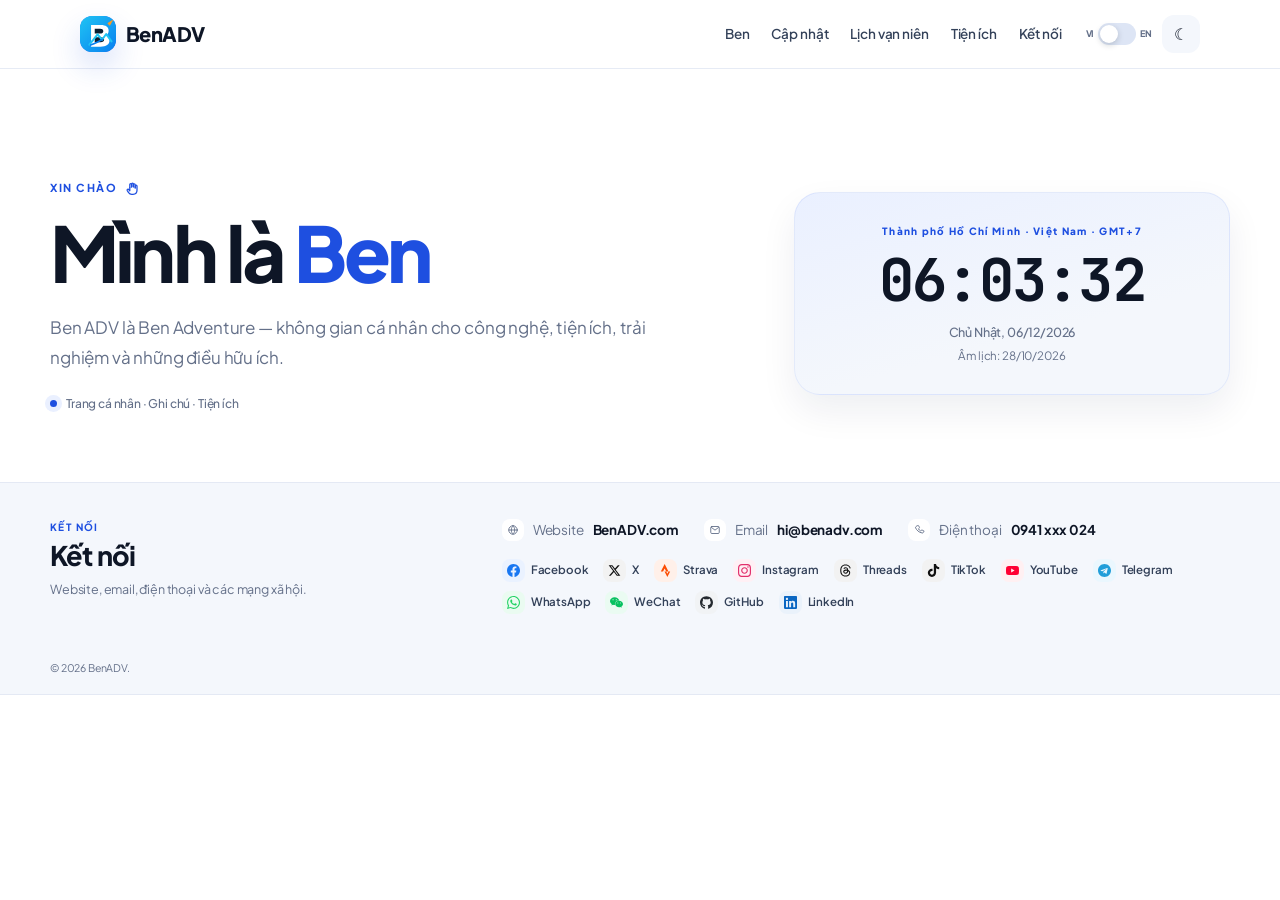
==== commit 6383869c: "UP" ====
--- a/index.html
+++ b/index.html
@@ -18,6 +18,6 @@
 </svg>
 </span>
 <span class="logo-word"><strong>BenADV</strong></span>
-</a><nav aria-label="Main navigation" class="nav" id="mainNav"><a data-page="about" href="./index.html#main-content">Ben</a><a data-page="blog" href="https://blog.benadv.com/" rel="noopener noreferrer" target="_blank">Cập nhật</a><a data-page="calendar" href="./calendar.html">Lịch vạn niên</a><a data-page="utilities" href="./utilities.html">Tiện ích</a><a data-page="contact" href="./index.html#contact">Kết nối</a></nav><div class="actions"><label class="lang-switch" title="Language"><span>VI</span><button aria-checked="false" aria-label="Switch to English" class="switch" id="languageToggle" role="switch" type="button"><span class="switch-track"></span><span class="switch-knob"></span></button><span>EN</span></label><button aria-label="Chuyển sang giao diện tối" class="theme-toggle" id="themeToggle" title="Giao diện tối" type="button"><span aria-hidden="true" class="theme-symbol">☾</span></button></div></div></header><main id="main-content"><section class="home-hero-modern"><div class="home-shell home-hero-grid"><div class="home-hero-copy"><p class="home-eyebrow"><span>XIN CHÀO</span><svg aria-hidden="true" class="greet-icon" focusable="false" viewbox="0 0 24 24"><path d="M7.2 11.4V6.9a1.35 1.35 0 0 1 2.7 0v3.6"></path><path d="M9.9 10V5.9a1.35 1.35 0 0 1 2.7 0v4.4"></path><path d="M12.6 10.2V7a1.35 1.35 0 0 1 2.7 0v5.2"></path><path d="M15.3 11.2V9a1.35 1.35 0 0 1 2.7 0v6.4c0 3.7-2.3 6-6 6H10c-2.1 0-3.4-.7-4.6-2.4l-2-3.1a1.43 1.43 0 0 1 2.35-1.62l1.45 1.82V11.4"></path></svg></p><h1>Mình là <strong>Ben</strong></h1><p class="home-lead">Ben ADV là Ben Adventure — không gian cá nhân cho công nghệ, tiện ích, trải nghiệm và những điều hữu ích.</p><div class="home-meta-row"><span class="home-meta-dot"></span><span>Trang cá nhân · Ghi chú · Tiện ích</span></div></div><div class="home-clock-panel"><div class="home-clock-top">THÀNH PHỐ HỒ CHÍ MINH · VIỆT NAM · GMT+7</div><div class="home-clock-time" id="liveClock">00:00:00</div><div class="home-clock-date" id="solarDate">Đang cập nhật…</div><div class="home-clock-lunar" id="lunarDate">Đang cập nhật…</div></div></div></section><section class="home-connect-modern" id="contact"><div class="home-shell"><div class="connect-grid"><div class="connect-heading"><p class="connect-kicker">KẾT NỐI</p><h2>Kết nối</h2><p>Website, email, điện thoại và các mạng xã hội.</p></div><div class="connect-content"><div class="connect-details"><a class="connect-item" href="https://benadv.com/"><span class="connect-icon"><svg aria-hidden="true" viewbox="0 0 24 24"><circle cx="12" cy="12" r="8.5"></circle><path d="M3.8 12h16.4M12 3.5c2.2 2.3 3.3 5.1 3.3 8.5S14.2 18.2 12 20.5c-2.2-2.3-3.3-5.1-3.3-8.5S9.8 5.8 12 3.5Z"></path></svg></span><span>Website</span><b>BenADV.com</b></a><a class="connect-item" href="mailto:hi@benadv.com"><span class="connect-icon"><svg aria-hidden="true" viewbox="0 0 24 24"><rect height="14" rx="2.2" width="17" x="3.5" y="5"></rect><path d="m5 7 7 5.3L19 7"></path></svg></span><span>Email</span><b>hi@benadv.com</b></a><a class="connect-item" href="tel:0941xxx024"><span class="connect-icon"><svg aria-hidden="true" viewbox="0 0 24 24"><path d="M7.2 4.2 9.6 3c.7-.4 1.5-.1 1.8.6l1.4 3.1c.3.6.1 1.3-.4 1.8l-1.5 1.2a13.7 13.7 0 0 0 4.4 4.4l1.2-1.5c.5-.5 1.2-.7 1.8-.4l3.1 1.4c.7.3 1 .1.6.8l-1.2 2.4c-.4.8-1.2 1.3-2.1 1.2C11.8 17.1 6.9 12.2 5 7.3c-.3-.9.2-1.7 1-2.1Z"></path></svg></span><span>Điện thoại</span><b>0941 xxx 024</b></a></div><div aria-label="Social networks" class="home-social-strip"><a aria-label="Facebook" class="home-social-link social-facebook" data-username="benadvcom" href="https://www.facebook.com/benadvcom" rel="noopener noreferrer" target="_blank"><span class="home-social-icon"><svg aria-hidden="true" focusable="false" class="social-svg" viewbox="0 0 968.000 963.000"><path d="M984 375C984 643 768 859 500 859C232 859 16 643 16 375C16 133 192 -68 424 -104V235H301V375H424V482C424 603 496 670 607 670C660 670 716 661 716 661V542H655C595 542 576 504 576 466V375H710L689 235H576V-104C808 -68 984 133 984 375Z" transform="translate(-16.000 859.000) scale(1 -1)"></path></svg></span><span>Facebook</span></a><a aria-label="X" class="home-social-link social-x" data-username="benadvcom" href="https://www.x.com/benadvcom" rel="noopener noreferrer" target="_blank"><span class="home-social-icon"><svg aria-hidden="true" focusable="false" class="social-svg"  viewBox="0 0 512 512"><path d="M389.2 48h70.6L305.6 224.2 487 464H345L233.7 318.6 106.5 464H35.8L200.7 275.5 26.8 48H172.4L272.9 180.9 389.2 48zM364.4 421.8h39.1L151.1 88h-42L364.4 421.8z"></path></svg></span><span>X</span></a><a aria-label="Strava" class="home-social-link social-strava" data-username="benadvcom" href="https://www.strava.com/athletes/benadvcom" rel="noopener noreferrer" target="_blank"><span class="home-social-icon"><svg aria-hidden="true" focusable="false" class="social-svg" viewbox="0 0 721.000 1000.000"><path d="M309 875 14 305H188L309 531L430 305H603ZM603 305 517 132 430 305H298L517 -125L735 305Z" transform="translate(-14.000 875.000) scale(1 -1)"></path></svg></span><span>Strava</span></a><a aria-label="Instagram" class="home-social-link social-instagram" data-username="benadvcom" href="https://www.instagram.com/benadvcom" rel="noopener noreferrer" target="_blank"><span class="home-social-icon"><svg aria-hidden="true" focusable="false" class="social-svg" viewbox="0 0 875.000 875.000"><path d="M438 600C314 600 213 499 213 375C213 251 314 151 438 151C562 151 662 251 662 375C662 499 562 600 438 600ZM438 229C358 229 292 295 292 375C292 455 358 521 438 521C518 521 584 455 584 375C584 295 518 229 438 229ZM724 609C724 638 700 661 671 661C642 661 619 638 619 609C619 580 642 556 671 556C700 556 724 580 724 609ZM872 556C869 626 853 688 802 739C751 790 688 806 618 810C546 814 329 814 257 810C187 807 125 790 74 739C23 688 7 626 3 556C-1 484 -1 267 3 195C6 125 23 62 74 11C125 -40 187 -55 257 -59C329 -63 546 -63 618 -59C688 -56 751 -40 802 11C853 62 868 125 872 195C876 267 876 484 872 556ZM779 117C764 79 734 49 696 34C638 11 502 16 438 16C374 16 237 11 180 34C142 49 111 79 96 117C73 175 79 311 79 375C79 439 73 576 96 633C111 671 142 701 180 716C238 739 374 734 438 734C502 734 639 739 696 716C734 701 764 671 779 633C802 575 796 439 796 375C796 311 802 174 779 117Z" transform="translate(-0.000 813.000) scale(1 -1)"></path></svg></span><span>Instagram</span></a><a aria-label="Threads" class="home-social-link social-threads" data-username="benadvcom" href="https://www.threads.com/@benadvcom" rel="noopener noreferrer" target="_blank"><span class="home-social-icon"><svg aria-hidden="true" focusable="false" class="social-svg"  viewBox="0 0 448 512"><path d="M331.5 235.7c2.2 .9 4.2 1.9 6.3 2.8c29.2 14.1 50.6 35.2 61.8 61.4c15.7 36.5 17.2 95.8-30.3 143.2c-36.2 36.2-80.3 52.5-142.6 53h-.3c-70.2-.5-124.1-24.1-160.4-70.2c-32.3-41-48.9-98.1-49.5-169.6V256v-.2C17 184.3 33.6 127.2 65.9 86.2C102.2 40.1 156.2 16.5 226.4 16h.3c70.3 .5 124.9 24 162.3 69.9c18.4 22.7 32 50 40.6 81.7l-40.4 10.8c-7.1-25.8-17.8-47.8-32.2-65.4c-29.2-35.8-73-54.2-130.5-54.6c-57 .5-100.1 18.8-128.2 54.4C72.1 146.1 58.5 194.3 58 256c.5 61.7 14.1 109.9 40.3 143.3c28 35.6 71.2 53.9 128.2 54.4c51.4-.4 85.4-12.6 113.7-40.9c32.3-32.2 31.7-71.8 21.4-95.9c-6.1-14.2-17.1-26-31.9-34.9c-3.7 26.9-11.8 48.3-24.7 64.8c-17.1 21.8-41.4 33.6-72.7 35.3c-23.6 1.3-46.3-4.4-63.9-16c-20.8-13.8-33-34.8-34.3-59.3c-2.5-48.3 35.7-83 95.2-86.4c21.1-1.2 40.9-.3 59.2 2.8c-2.4-14.8-7.3-26.6-14.6-35.2c-10-11.7-25.6-17.7-46.2-17.8H227c-16.6 0-39 4.6-53.3 26.3l-34.4-23.6c19.2-29.1 50.3-45.1 87.8-45.1h.8c62.6 .4 99.9 39.5 103.7 107.7l-.2 .2zm-156 68.8c1.3 25.1 28.4 36.8 54.6 35.3c25.6-1.4 54.6-11.4 59.5-73.2c-13.2-2.9-27.8-4.4-43.4-4.4c-4.8 0-9.6 .1-14.4 .4c-42.9 2.4-57.2 23.2-56.2 41.8l-.1 .1z"></path></svg></span><span>Threads</span></a><a aria-label="TikTok" class="home-social-link social-tiktok" data-username="benadvcom" href="https://www.tiktok.com/@benadvcom" rel="noopener noreferrer" target="_blank"><span class="home-social-icon"><svg aria-hidden="true" focusable="false" class="social-svg" viewbox="0 0 875.000 1000.000"><path d="M875 465V636C827 636 781 650 744 675C690 710 651 766 639 832C637 845 635 859 635 873V875H463V193C463 113 398 47 318 47C238 47 172 113 172 193C172 273 238 338 318 338C333 338 347 336 361 332V507C347 509 333 510 318 510C143 510 0 368 0 193C0 18 143 -125 318 -125C493 -125 635 18 635 193V542C702 494 785 465 874 465Z" transform="translate(0.000 875.000) scale(1 -1)"></path></svg></span><span>TikTok</span></a><a aria-label="YouTube" class="home-social-link social-youtube" data-username="BenADVcom" href="https://www.youtube.com/@BenADVcom" rel="noopener noreferrer" target="_blank"><span class="home-social-icon"><svg aria-hidden="true" focusable="false" class="social-svg" viewbox="0 0 1067.000 750.000"><path d="M1074 633C1062 679 1025 716 979 728C896 750 562 750 562 750C562 750 229 750 146 728C100 716 63 679 51 633C29 549 29 374 29 374C29 374 29 200 51 116C63 70 100 34 146 22C229 0 562 0 562 0C562 0 896 0 979 22C1025 34 1062 70 1074 116C1096 200 1096 374 1096 374C1096 374 1096 549 1074 633ZM453 216V533L732 374Z" transform="translate(-29.000 750.000) scale(1 -1)"></path></svg></span><span>YouTube</span></a><a aria-label="Telegram" class="home-social-link social-telegram" data-username="benadvcom" href="https://t.me/benadvcom" rel="noopener noreferrer" target="_blank"><span class="home-social-icon"><svg aria-hidden="true" focusable="false" class="social-svg" viewbox="0 0 969.000 968.000"><path d="M484 859C216 859 0 643 0 375C0 107 216 -109 484 -109C752 -109 969 107 969 375C969 643 752 859 484 859ZM722 528 643 153C637 126 621 120 599 132L478 222L420 165C414 159 407 154 395 154L404 277L628 479C638 488 626 493 613 484L336 310L216 347C190 355 190 373 222 386L689 566C711 574 729 561 722 528Z" transform="translate(0.000 859.000) scale(1 -1)"></path></svg></span><span>Telegram</span></a><a aria-label="WhatsApp" class="home-social-link social-whatsapp" data-username="benadvcom" href="http://wa.me/benadvcom" rel="noopener noreferrer" target="_blank"><span class="home-social-icon"><svg aria-hidden="true" focusable="false" class="social-svg" viewbox="0 0 875.000 874.000"><path d="M744 685C662 767 553 812 437 812C198 812 4 618 4 379C4 303 24 228 62 162L0 -62L230 -2C293 -37 364 -55 437 -55C676 -55 875 140 875 379C875 495 826 603 744 685ZM437 18C372 18 309 35 254 68L241 76L104 40L141 173L132 187C96 244 77 311 77 379C77 578 239 739 438 739C534 739 624 702 692 634C760 566 802 475 802 379C802 180 636 18 437 18ZM635 288C624 293 571 319 561 323C551 327 544 329 537 318C530 307 508 282 502 275C496 268 490 267 479 272C415 304 373 329 331 401C320 420 342 420 363 461C367 468 365 474 362 479C359 484 338 538 329 560C320 581 311 579 304 579H284C277 579 265 576 255 565C245 554 217 528 217 475C217 422 256 370 261 363C266 356 337 246 446 199C515 169 542 167 576 172C597 175 640 199 649 224C658 249 658 271 655 275C652 280 646 283 635 288Z" transform="translate(0.000 812.000) scale(1 -1)"></path></svg></span><span>WhatsApp</span></a><a aria-label="WeChat" class="home-social-link social-wechat" data-username="benadvcom" href="#" rel="noopener noreferrer" target="_blank"><span class="home-social-icon"><svg aria-hidden="true" focusable="false" class="social-svg" viewbox="0 0 1075.000 875.000"><path d="M752 548C764 548 777 548 789 546C757 699 593 812 406 812C197 812 25 670 25 489C25 385 83 299 178 232L140 118L273 185C321 176 358 166 406 166C418 166 430 166 442 167C434 192 429 219 429 247C429 413 572 548 752 548ZM548 651C576 651 596 632 596 603C596 575 576 556 548 556C519 556 491 575 491 603C491 632 519 651 548 651ZM282 556C254 556 225 575 225 603C225 632 254 651 282 651C311 651 329 632 329 603C329 574 311 556 282 556ZM1100 251C1100 403 948 527 777 527C596 527 454 403 454 251C454 99 596 -25 777 -25C815 -25 853 -14 891 -5L995 -63L966 32C1043 89 1100 165 1100 251ZM672 299C653 299 634 318 634 337C634 356 653 375 672 375C701 375 719 356 719 337C719 317 701 299 672 299ZM881 299C862 299 843 318 843 337C843 356 862 375 881 375C909 375 929 356 929 337C929 317 909 299 881 299Z" transform="translate(-25.000 812.000) scale(1 -1)"></path></svg></span><span>WeChat</span></a><a aria-label="GitHub" class="home-social-link social-github" data-username="benadvcom" href="https://github.com/benadvcom" rel="noopener noreferrer" target="_blank"><span class="home-social-icon"><svg aria-hidden="true" focusable="false" class="social-svg" viewbox="0 0 969.000 943.695"><path d="M324 99C324 103 319 107 313 106C307 106 303 103 303 99C303 95 308 91 314 92C320 92 324 95 324 99ZM263 108C262 104 266 99 272 98C277 96 283 98 284 102C285 106 281 110 275 112C270 113 264 112 263 108ZM350 111C344 110 340 105 341 101C342 97 346 95 352 96C358 97 362 101 361 105C360 109 356 112 350 111ZM478 859C207 859 0 654 0 383C0 166 136 -19 331 -84C356 -88 365 -74 365 -61C365 -49 364 18 364 59C364 59 228 30 199 117C199 117 177 174 145 189C145 189 100 220 148 219C148 219 196 215 223 169C266 94 337 115 365 128C369 159 383 181 397 194C288 206 177 221 177 409C177 463 192 490 223 524C218 537 202 589 229 657C270 670 363 604 363 604C402 615 444 621 486 621C528 621 570 615 609 604C609 604 702 670 743 657C770 589 753 537 748 524C779 489 799 463 799 409C799 221 684 206 575 194C593 179 608 149 608 103C608 37 607 -44 607 -60C607 -73 616 -88 641 -84C836 -19 969 166 969 383C969 654 749 859 478 859ZM190 186C187 184 188 180 191 176C194 173 198 171 201 174C204 176 203 180 200 184C197 187 193 189 190 186ZM169 202C168 199 169 196 173 194C176 192 181 192 182 195C183 198 181 201 177 203C173 204 170 204 169 202ZM232 132C229 129 231 124 235 120C239 116 244 115 247 118C250 121 249 126 245 130C241 134 235 135 232 132ZM210 161C207 159 207 153 210 149C213 145 218 143 221 145C224 148 224 153 221 157C218 161 213 164 210 161Z" transform="translate(0.000 859.000) scale(1 -1)"></path></svg></span><span>GitHub</span></a><a aria-label="LinkedIn" class="home-social-link social-linkedin" data-username="benadvcom" href="https://www.linkedin.com/in/benadvcom" rel="noopener noreferrer" target="_blank"><span class="home-social-icon"><svg aria-hidden="true" focusable="false" class="social-svg" viewbox="0 0 875.000 874.000"><path d="M812 812H62C28 812 0 784 0 749V1C0 -34 28 -62 62 -62H812C846 -62 875 -34 875 1V749C875 784 846 812 812 812ZM264 62H135V480H265V62ZM200 537C158 537 124 571 124 612C124 653 158 688 200 688C241 688 275 653 275 612C275 570 242 537 200 537ZM751 62H621V266C621 314 620 376 554 376C486 376 476 323 476 269V62H346V480H470V423H472C489 456 532 490 595 490C726 490 751 403 751 291Z" transform="translate(0.000 812.000) scale(1 -1)"></path></svg></span><span>LinkedIn</span></a></div></div></div><div class="home-copyright"><span>© 2026 BenADV.</span></div></div></section></main><button aria-label="Lên đầu trang" class="back-to-top" id="backToTop" type="button">↑</button>
+</a><nav aria-label="Main navigation" class="nav" id="mainNav"><a data-page="about" href="./index.html#main-content">Ben</a><a data-page="blog" href="https://blog.benadv.com/" rel="noopener noreferrer" target="_blank">Cập nhật</a><a data-page="calendar" href="./calendar.html">Lịch vạn niên</a><a data-page="utilities" href="./utilities.html">Tiện ích</a><a data-page="contact" href="./index.html#contact">Kết nối</a></nav><button aria-controls="mainNav" aria-expanded="false" aria-label="Menu" class="nav-toggle" id="navToggle" type="button"><span class="nav-toggle-bar"></span><span class="nav-toggle-bar"></span><span class="nav-toggle-bar"></span></button><div class="actions"><label class="lang-switch" title="Language"><span>VI</span><button aria-checked="false" aria-label="Switch to English" class="switch" id="languageToggle" role="switch" type="button"><span class="switch-track"></span><span class="switch-knob"></span></button><span>EN</span></label><button aria-label="Chuyển sang giao diện tối" class="theme-toggle" id="themeToggle" title="Giao diện tối" type="button"><span aria-hidden="true" class="theme-symbol">☾</span></button></div></div></header><main id="main-content"><section class="home-hero-modern"><div class="home-shell home-hero-grid"><div class="home-hero-copy"><p class="home-eyebrow"><span>XIN CHÀO</span><svg aria-hidden="true" class="greet-icon" focusable="false" viewbox="0 0 24 24"><path d="M7.2 11.4V6.9a1.35 1.35 0 0 1 2.7 0v3.6"></path><path d="M9.9 10V5.9a1.35 1.35 0 0 1 2.7 0v4.4"></path><path d="M12.6 10.2V7a1.35 1.35 0 0 1 2.7 0v5.2"></path><path d="M15.3 11.2V9a1.35 1.35 0 0 1 2.7 0v6.4c0 3.7-2.3 6-6 6H10c-2.1 0-3.4-.7-4.6-2.4l-2-3.1a1.43 1.43 0 0 1 2.35-1.62l1.45 1.82V11.4"></path></svg></p><h1>Mình là <strong>Ben</strong></h1><p class="home-lead">Ben ADV là Ben Adventure — không gian cá nhân cho công nghệ, tiện ích, trải nghiệm và những điều hữu ích.</p><div class="home-meta-row"><span class="home-meta-dot"></span><span>Trang cá nhân · Ghi chú · Tiện ích</span></div></div><div class="home-clock-panel"><div class="home-clock-top">THÀNH PHỐ HỒ CHÍ MINH · VIỆT NAM · GMT+7</div><div class="home-clock-time" id="liveClock">00:00:00</div><div class="home-clock-date" id="solarDate">Đang cập nhật…</div><div class="home-clock-lunar" id="lunarDate">Đang cập nhật…</div></div></div></section><section class="home-connect-modern" id="contact"><div class="home-shell"><div class="connect-grid"><div class="connect-heading"><p class="connect-kicker">KẾT NỐI</p><h2>Kết nối</h2><p>Website, email, điện thoại và các mạng xã hội.</p></div><div class="connect-content"><div class="connect-details"><a class="connect-item" href="https://benadv.com/"><span class="connect-icon"><svg aria-hidden="true" viewbox="0 0 24 24"><circle cx="12" cy="12" r="8.5"></circle><path d="M3.8 12h16.4M12 3.5c2.2 2.3 3.3 5.1 3.3 8.5S14.2 18.2 12 20.5c-2.2-2.3-3.3-5.1-3.3-8.5S9.8 5.8 12 3.5Z"></path></svg></span><span>Website</span><b>BenADV.com</b></a><a class="connect-item" href="mailto:hi@benadv.com"><span class="connect-icon"><svg aria-hidden="true" viewbox="0 0 24 24"><rect height="14" rx="2.2" width="17" x="3.5" y="5"></rect><path d="m5 7 7 5.3L19 7"></path></svg></span><span>Email</span><b>hi@benadv.com</b></a><a class="connect-item" href="tel:0941xxx024"><span class="connect-icon"><svg aria-hidden="true" viewbox="0 0 24 24"><path d="M7.2 4.2 9.6 3c.7-.4 1.5-.1 1.8.6l1.4 3.1c.3.6.1 1.3-.4 1.8l-1.5 1.2a13.7 13.7 0 0 0 4.4 4.4l1.2-1.5c.5-.5 1.2-.7 1.8-.4l3.1 1.4c.7.3 1 .1.6.8l-1.2 2.4c-.4.8-1.2 1.3-2.1 1.2C11.8 17.1 6.9 12.2 5 7.3c-.3-.9.2-1.7 1-2.1Z"></path></svg></span><span>Điện thoại</span><b>0941 xxx 024</b></a></div><div aria-label="Social networks" class="home-social-strip"><a aria-label="Facebook" class="home-social-link social-facebook" data-username="benadvcom" href="https://www.facebook.com/benadvcom" rel="noopener noreferrer" target="_blank"><span class="home-social-icon"><svg aria-hidden="true" focusable="false" class="social-svg" viewbox="0 0 968.000 963.000"><path d="M984 375C984 643 768 859 500 859C232 859 16 643 16 375C16 133 192 -68 424 -104V235H301V375H424V482C424 603 496 670 607 670C660 670 716 661 716 661V542H655C595 542 576 504 576 466V375H710L689 235H576V-104C808 -68 984 133 984 375Z" transform="translate(-16.000 859.000) scale(1 -1)"></path></svg></span><span>Facebook</span></a><a aria-label="X" class="home-social-link social-x" data-username="benadvcom" href="https://www.x.com/benadvcom" rel="noopener noreferrer" target="_blank"><span class="home-social-icon"><svg aria-hidden="true" focusable="false" class="social-svg"  viewBox="0 0 512 512"><path d="M389.2 48h70.6L305.6 224.2 487 464H345L233.7 318.6 106.5 464H35.8L200.7 275.5 26.8 48H172.4L272.9 180.9 389.2 48zM364.4 421.8h39.1L151.1 88h-42L364.4 421.8z"></path></svg></span><span>X</span></a><a aria-label="Strava" class="home-social-link social-strava" data-username="benadvcom" href="https://www.strava.com/athletes/benadvcom" rel="noopener noreferrer" target="_blank"><span class="home-social-icon"><svg aria-hidden="true" focusable="false" class="social-svg" viewbox="0 0 721.000 1000.000"><path d="M309 875 14 305H188L309 531L430 305H603ZM603 305 517 132 430 305H298L517 -125L735 305Z" transform="translate(-14.000 875.000) scale(1 -1)"></path></svg></span><span>Strava</span></a><a aria-label="Instagram" class="home-social-link social-instagram" data-username="benadvcom" href="https://www.instagram.com/benadvcom" rel="noopener noreferrer" target="_blank"><span class="home-social-icon"><svg aria-hidden="true" focusable="false" class="social-svg" viewbox="0 0 875.000 875.000"><path d="M438 600C314 600 213 499 213 375C213 251 314 151 438 151C562 151 662 251 662 375C662 499 562 600 438 600ZM438 229C358 229 292 295 292 375C292 455 358 521 438 521C518 521 584 455 584 375C584 295 518 229 438 229ZM724 609C724 638 700 661 671 661C642 661 619 638 619 609C619 580 642 556 671 556C700 556 724 580 724 609ZM872 556C869 626 853 688 802 739C751 790 688 806 618 810C546 814 329 814 257 810C187 807 125 790 74 739C23 688 7 626 3 556C-1 484 -1 267 3 195C6 125 23 62 74 11C125 -40 187 -55 257 -59C329 -63 546 -63 618 -59C688 -56 751 -40 802 11C853 62 868 125 872 195C876 267 876 484 872 556ZM779 117C764 79 734 49 696 34C638 11 502 16 438 16C374 16 237 11 180 34C142 49 111 79 96 117C73 175 79 311 79 375C79 439 73 576 96 633C111 671 142 701 180 716C238 739 374 734 438 734C502 734 639 739 696 716C734 701 764 671 779 633C802 575 796 439 796 375C796 311 802 174 779 117Z" transform="translate(-0.000 813.000) scale(1 -1)"></path></svg></span><span>Instagram</span></a><a aria-label="Threads" class="home-social-link social-threads" data-username="benadvcom" href="https://www.threads.com/@benadvcom" rel="noopener noreferrer" target="_blank"><span class="home-social-icon"><svg aria-hidden="true" focusable="false" class="social-svg"  viewBox="0 0 448 512"><path d="M331.5 235.7c2.2 .9 4.2 1.9 6.3 2.8c29.2 14.1 50.6 35.2 61.8 61.4c15.7 36.5 17.2 95.8-30.3 143.2c-36.2 36.2-80.3 52.5-142.6 53h-.3c-70.2-.5-124.1-24.1-160.4-70.2c-32.3-41-48.9-98.1-49.5-169.6V256v-.2C17 184.3 33.6 127.2 65.9 86.2C102.2 40.1 156.2 16.5 226.4 16h.3c70.3 .5 124.9 24 162.3 69.9c18.4 22.7 32 50 40.6 81.7l-40.4 10.8c-7.1-25.8-17.8-47.8-32.2-65.4c-29.2-35.8-73-54.2-130.5-54.6c-57 .5-100.1 18.8-128.2 54.4C72.1 146.1 58.5 194.3 58 256c.5 61.7 14.1 109.9 40.3 143.3c28 35.6 71.2 53.9 128.2 54.4c51.4-.4 85.4-12.6 113.7-40.9c32.3-32.2 31.7-71.8 21.4-95.9c-6.1-14.2-17.1-26-31.9-34.9c-3.7 26.9-11.8 48.3-24.7 64.8c-17.1 21.8-41.4 33.6-72.7 35.3c-23.6 1.3-46.3-4.4-63.9-16c-20.8-13.8-33-34.8-34.3-59.3c-2.5-48.3 35.7-83 95.2-86.4c21.1-1.2 40.9-.3 59.2 2.8c-2.4-14.8-7.3-26.6-14.6-35.2c-10-11.7-25.6-17.7-46.2-17.8H227c-16.6 0-39 4.6-53.3 26.3l-34.4-23.6c19.2-29.1 50.3-45.1 87.8-45.1h.8c62.6 .4 99.9 39.5 103.7 107.7l-.2 .2zm-156 68.8c1.3 25.1 28.4 36.8 54.6 35.3c25.6-1.4 54.6-11.4 59.5-73.2c-13.2-2.9-27.8-4.4-43.4-4.4c-4.8 0-9.6 .1-14.4 .4c-42.9 2.4-57.2 23.2-56.2 41.8l-.1 .1z"></path></svg></span><span>Threads</span></a><a aria-label="TikTok" class="home-social-link social-tiktok" data-username="benadvcom" href="https://www.tiktok.com/@benadvcom" rel="noopener noreferrer" target="_blank"><span class="home-social-icon"><svg aria-hidden="true" focusable="false" class="social-svg" viewbox="0 0 875.000 1000.000"><path d="M875 465V636C827 636 781 650 744 675C690 710 651 766 639 832C637 845 635 859 635 873V875H463V193C463 113 398 47 318 47C238 47 172 113 172 193C172 273 238 338 318 338C333 338 347 336 361 332V507C347 509 333 510 318 510C143 510 0 368 0 193C0 18 143 -125 318 -125C493 -125 635 18 635 193V542C702 494 785 465 874 465Z" transform="translate(0.000 875.000) scale(1 -1)"></path></svg></span><span>TikTok</span></a><a aria-label="YouTube" class="home-social-link social-youtube" data-username="BenADVcom" href="https://www.youtube.com/@BenADVcom" rel="noopener noreferrer" target="_blank"><span class="home-social-icon"><svg aria-hidden="true" focusable="false" class="social-svg" viewbox="0 0 1067.000 750.000"><path d="M1074 633C1062 679 1025 716 979 728C896 750 562 750 562 750C562 750 229 750 146 728C100 716 63 679 51 633C29 549 29 374 29 374C29 374 29 200 51 116C63 70 100 34 146 22C229 0 562 0 562 0C562 0 896 0 979 22C1025 34 1062 70 1074 116C1096 200 1096 374 1096 374C1096 374 1096 549 1074 633ZM453 216V533L732 374Z" transform="translate(-29.000 750.000) scale(1 -1)"></path></svg></span><span>YouTube</span></a><a aria-label="Telegram" class="home-social-link social-telegram" data-username="benadvcom" href="https://t.me/benadvcom" rel="noopener noreferrer" target="_blank"><span class="home-social-icon"><svg aria-hidden="true" focusable="false" class="social-svg" viewbox="0 0 969.000 968.000"><path d="M484 859C216 859 0 643 0 375C0 107 216 -109 484 -109C752 -109 969 107 969 375C969 643 752 859 484 859ZM722 528 643 153C637 126 621 120 599 132L478 222L420 165C414 159 407 154 395 154L404 277L628 479C638 488 626 493 613 484L336 310L216 347C190 355 190 373 222 386L689 566C711 574 729 561 722 528Z" transform="translate(0.000 859.000) scale(1 -1)"></path></svg></span><span>Telegram</span></a><a aria-label="WhatsApp" class="home-social-link social-whatsapp" data-username="benadvcom" href="http://wa.me/benadvcom" rel="noopener noreferrer" target="_blank"><span class="home-social-icon"><svg aria-hidden="true" focusable="false" class="social-svg" viewbox="0 0 875.000 874.000"><path d="M744 685C662 767 553 812 437 812C198 812 4 618 4 379C4 303 24 228 62 162L0 -62L230 -2C293 -37 364 -55 437 -55C676 -55 875 140 875 379C875 495 826 603 744 685ZM437 18C372 18 309 35 254 68L241 76L104 40L141 173L132 187C96 244 77 311 77 379C77 578 239 739 438 739C534 739 624 702 692 634C760 566 802 475 802 379C802 180 636 18 437 18ZM635 288C624 293 571 319 561 323C551 327 544 329 537 318C530 307 508 282 502 275C496 268 490 267 479 272C415 304 373 329 331 401C320 420 342 420 363 461C367 468 365 474 362 479C359 484 338 538 329 560C320 581 311 579 304 579H284C277 579 265 576 255 565C245 554 217 528 217 475C217 422 256 370 261 363C266 356 337 246 446 199C515 169 542 167 576 172C597 175 640 199 649 224C658 249 658 271 655 275C652 280 646 283 635 288Z" transform="translate(0.000 812.000) scale(1 -1)"></path></svg></span><span>WhatsApp</span></a><a aria-label="WeChat" class="home-social-link social-wechat" data-username="benadvcom" href="#" rel="noopener noreferrer" target="_blank"><span class="home-social-icon"><svg aria-hidden="true" focusable="false" class="social-svg" viewbox="0 0 1075.000 875.000"><path d="M752 548C764 548 777 548 789 546C757 699 593 812 406 812C197 812 25 670 25 489C25 385 83 299 178 232L140 118L273 185C321 176 358 166 406 166C418 166 430 166 442 167C434 192 429 219 429 247C429 413 572 548 752 548ZM548 651C576 651 596 632 596 603C596 575 576 556 548 556C519 556 491 575 491 603C491 632 519 651 548 651ZM282 556C254 556 225 575 225 603C225 632 254 651 282 651C311 651 329 632 329 603C329 574 311 556 282 556ZM1100 251C1100 403 948 527 777 527C596 527 454 403 454 251C454 99 596 -25 777 -25C815 -25 853 -14 891 -5L995 -63L966 32C1043 89 1100 165 1100 251ZM672 299C653 299 634 318 634 337C634 356 653 375 672 375C701 375 719 356 719 337C719 317 701 299 672 299ZM881 299C862 299 843 318 843 337C843 356 862 375 881 375C909 375 929 356 929 337C929 317 909 299 881 299Z" transform="translate(-25.000 812.000) scale(1 -1)"></path></svg></span><span>WeChat</span></a><a aria-label="GitHub" class="home-social-link social-github" data-username="benadvcom" href="https://github.com/benadvcom" rel="noopener noreferrer" target="_blank"><span class="home-social-icon"><svg aria-hidden="true" focusable="false" class="social-svg" viewbox="0 0 969.000 943.695"><path d="M324 99C324 103 319 107 313 106C307 106 303 103 303 99C303 95 308 91 314 92C320 92 324 95 324 99ZM263 108C262 104 266 99 272 98C277 96 283 98 284 102C285 106 281 110 275 112C270 113 264 112 263 108ZM350 111C344 110 340 105 341 101C342 97 346 95 352 96C358 97 362 101 361 105C360 109 356 112 350 111ZM478 859C207 859 0 654 0 383C0 166 136 -19 331 -84C356 -88 365 -74 365 -61C365 -49 364 18 364 59C364 59 228 30 199 117C199 117 177 174 145 189C145 189 100 220 148 219C148 219 196 215 223 169C266 94 337 115 365 128C369 159 383 181 397 194C288 206 177 221 177 409C177 463 192 490 223 524C218 537 202 589 229 657C270 670 363 604 363 604C402 615 444 621 486 621C528 621 570 615 609 604C609 604 702 670 743 657C770 589 753 537 748 524C779 489 799 463 799 409C799 221 684 206 575 194C593 179 608 149 608 103C608 37 607 -44 607 -60C607 -73 616 -88 641 -84C836 -19 969 166 969 383C969 654 749 859 478 859ZM190 186C187 184 188 180 191 176C194 173 198 171 201 174C204 176 203 180 200 184C197 187 193 189 190 186ZM169 202C168 199 169 196 173 194C176 192 181 192 182 195C183 198 181 201 177 203C173 204 170 204 169 202ZM232 132C229 129 231 124 235 120C239 116 244 115 247 118C250 121 249 126 245 130C241 134 235 135 232 132ZM210 161C207 159 207 153 210 149C213 145 218 143 221 145C224 148 224 153 221 157C218 161 213 164 210 161Z" transform="translate(0.000 859.000) scale(1 -1)"></path></svg></span><span>GitHub</span></a><a aria-label="LinkedIn" class="home-social-link social-linkedin" data-username="benadvcom" href="https://www.linkedin.com/in/benadvcom" rel="noopener noreferrer" target="_blank"><span class="home-social-icon"><svg aria-hidden="true" focusable="false" class="social-svg" viewbox="0 0 875.000 874.000"><path d="M812 812H62C28 812 0 784 0 749V1C0 -34 28 -62 62 -62H812C846 -62 875 -34 875 1V749C875 784 846 812 812 812ZM264 62H135V480H265V62ZM200 537C158 537 124 571 124 612C124 653 158 688 200 688C241 688 275 653 275 612C275 570 242 537 200 537ZM751 62H621V266C621 314 620 376 554 376C486 376 476 323 476 269V62H346V480H470V423H472C489 456 532 490 595 490C726 490 751 403 751 291Z" transform="translate(0.000 812.000) scale(1 -1)"></path></svg></span><span>LinkedIn</span></a></div></div></div><div class="home-copyright"><span>© 2026 BenADV.</span></div></div></section></main><button aria-label="Lên đầu trang" class="back-to-top" id="backToTop" type="button">↑</button>
 <script defer="" src="js/script.js?v=20260819"></script>
 </body></html>
--- a/css/style.css
+++ b/css/style.css
@@ -103,6 +103,17 @@
   background:var(--brand);transform:scaleX(0);transform-origin:center;transition:transform .2s var(--ease);
 }
 .nav a:hover::after,.nav a.active::after{transform:scaleX(1)}
+
+.nav-toggle{
+  display:none;flex-direction:column;align-items:center;justify-content:center;gap:4px;
+  width:38px;height:38px;flex:0 0 auto;border:0;border-radius:var(--radius-sm);
+  background:var(--surface);cursor:pointer;transition:background .18s var(--ease);
+}
+.nav-toggle:hover{background:var(--brand-soft)}
+.nav-toggle-bar{display:block;width:18px;height:2px;border-radius:2px;background:var(--text);transition:transform .2s var(--ease),opacity .2s var(--ease)}
+.nav-toggle[aria-expanded="true"] .nav-toggle-bar:nth-child(1){transform:translateY(6px) rotate(45deg)}
+.nav-toggle[aria-expanded="true"] .nav-toggle-bar:nth-child(2){opacity:0}
+.nav-toggle[aria-expanded="true"] .nav-toggle-bar:nth-child(3){transform:translateY(-6px) rotate(-45deg)}
 
 .actions{display:flex;align-items:center;gap:10px;flex:0 0 auto}
 .lang-switch{display:flex;align-items:center;gap:4px;color:var(--muted);font-size:9px;font-weight:750;white-space:nowrap}
@@ -326,6 +337,18 @@
   .connect-grid{grid-template-columns:1fr;gap:22px}
 }
 @media(max-width:700px){
+  .nav-toggle{display:inline-flex}
+  .nav{
+    position:fixed;top:var(--header-h);left:0;right:0;margin-left:0;
+    flex-direction:column;align-items:stretch;gap:0;overflow:hidden;
+    max-height:0;opacity:0;visibility:hidden;padding:0 20px;
+    background:var(--bg);border-bottom:1px solid var(--line);
+    box-shadow:0 18px 34px rgba(15,32,64,.1);
+    transition:max-height .25s var(--ease),opacity .2s var(--ease),visibility .25s;
+  }
+  .nav.open{max-height:calc(100vh - var(--header-h));opacity:1;visibility:visible;overflow-y:auto;padding:6px 20px 18px}
+  .nav a{width:100%;padding:13px 0;border-bottom:1px solid var(--line);font-size:15px}
+  .nav a::after{display:none}
   body{font-size:15px}
   .home-shell{width:calc(100% - 28px)}
   .home-hero-modern{padding:52px 0 40px}
--- a/css/style.css
+++ b/css/style.css
@@ -103,6 +103,17 @@
   background:var(--brand);transform:scaleX(0);transform-origin:center;transition:transform .2s var(--ease);
 }
 .nav a:hover::after,.nav a.active::after{transform:scaleX(1)}
+
+.nav-toggle{
+  display:none;flex-direction:column;align-items:center;justify-content:center;gap:4px;
+  width:38px;height:38px;flex:0 0 auto;border:0;border-radius:var(--radius-sm);
+  background:var(--surface);cursor:pointer;transition:background .18s var(--ease);
+}
+.nav-toggle:hover{background:var(--brand-soft)}
+.nav-toggle-bar{display:block;width:18px;height:2px;border-radius:2px;background:var(--text);transition:transform .2s var(--ease),opacity .2s var(--ease)}
+.nav-toggle[aria-expanded="true"] .nav-toggle-bar:nth-child(1){transform:translateY(6px) rotate(45deg)}
+.nav-toggle[aria-expanded="true"] .nav-toggle-bar:nth-child(2){opacity:0}
+.nav-toggle[aria-expanded="true"] .nav-toggle-bar:nth-child(3){transform:translateY(-6px) rotate(-45deg)}
 
 .actions{display:flex;align-items:center;gap:10px;flex:0 0 auto}
 .lang-switch{display:flex;align-items:center;gap:4px;color:var(--muted);font-size:9px;font-weight:750;white-space:nowrap}
@@ -326,6 +337,18 @@
   .connect-grid{grid-template-columns:1fr;gap:22px}
 }
 @media(max-width:700px){
+  .nav-toggle{display:inline-flex}
+  .nav{
+    position:fixed;top:var(--header-h);left:0;right:0;margin-left:0;
+    flex-direction:column;align-items:stretch;gap:0;overflow:hidden;
+    max-height:0;opacity:0;visibility:hidden;padding:0 20px;
+    background:var(--bg);border-bottom:1px solid var(--line);
+    box-shadow:0 18px 34px rgba(15,32,64,.1);
+    transition:max-height .25s var(--ease),opacity .2s var(--ease),visibility .25s;
+  }
+  .nav.open{max-height:calc(100vh - var(--header-h));opacity:1;visibility:visible;overflow-y:auto;padding:6px 20px 18px}
+  .nav a{width:100%;padding:13px 0;border-bottom:1px solid var(--line);font-size:15px}
+  .nav a::after{display:none}
   body{font-size:15px}
   .home-shell{width:calc(100% - 28px)}
   .home-hero-modern{padding:52px 0 40px}
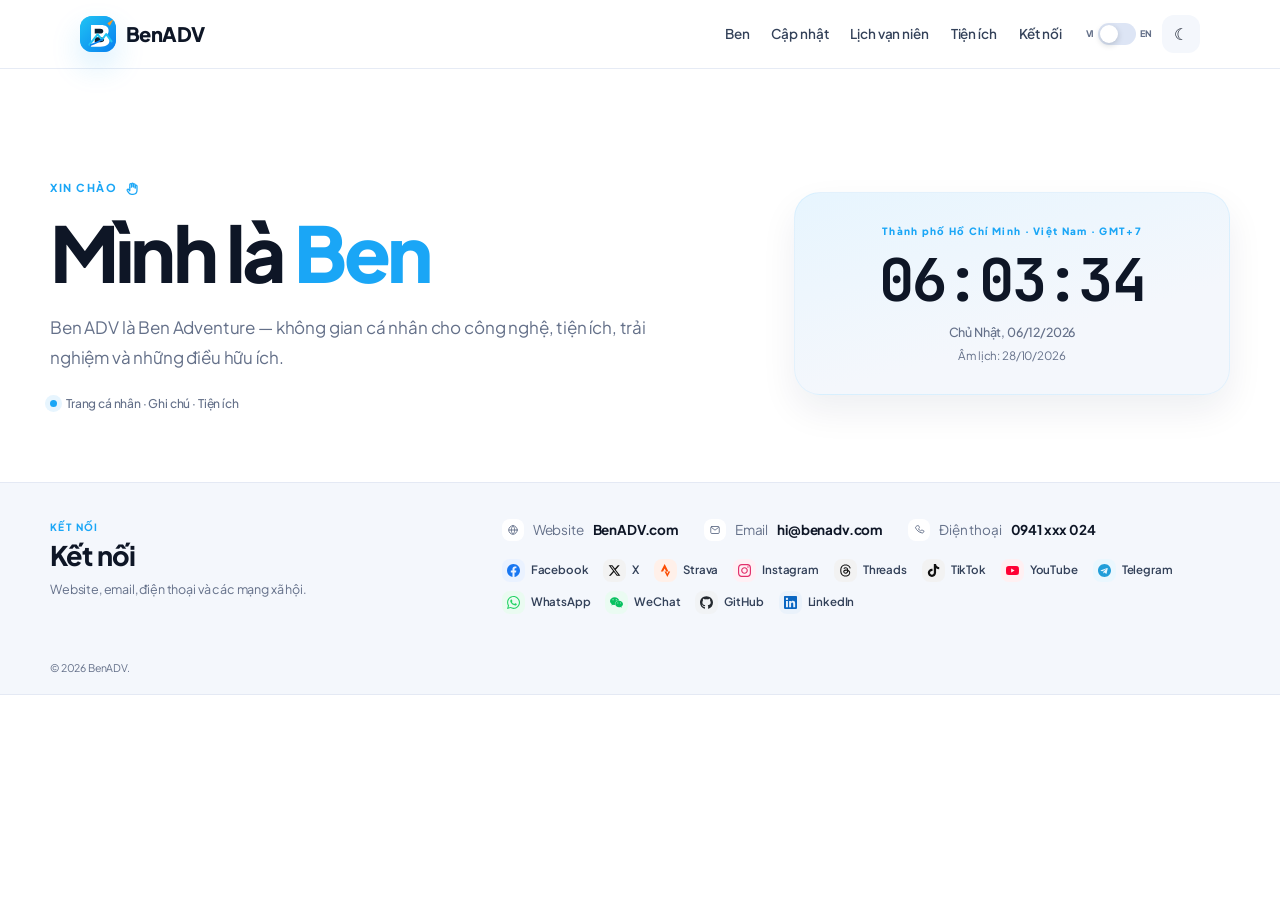
==== commit c1315f41: "up" ====
--- a/index.html
+++ b/index.html
@@ -1,5 +1,5 @@
 <!DOCTYPE html>
-<html lang="vi"><head><meta charset="utf-8"/><meta content="width=device-width,initial-scale=1,viewport-fit=cover" name="viewport"/><meta content="#1E4FE0" name="theme-color"/><title>BenADV | Ben Adventure</title><meta name="description" content="BenADV — Ben Adventure. Trang cá nhân về công nghệ, tiện ích, công cụ AI, lịch vạn niên và những điều hữu ích."><meta content="BenADV.com" name="author"/><meta name="robots" content="index,follow,max-image-preview:large,max-snippet:-1,max-video-preview:-1"><link rel="canonical" href="https://benadv.com/"><link rel="alternate" hreflang="vi" href="https://benadv.com/"><link rel="alternate" hreflang="en" href="https://benadv.com/en/"><link rel="alternate" hreflang="x-default" href="https://benadv.com/"><meta content="website" property="og:type"/><meta content="BenADV" property="og:site_name"/><meta content="BenADV | Ben Adventure" property="og:title"/><meta content="BenADV — Ben Adventure. Trang cá nhân về công nghệ, tiện ích, công cụ AI, lịch vạn niên và những điều hữu ích." property="og:description"/><meta content="https://benadv.com/" property="og:url"/><meta content="vi_VN" property="og:locale"/><meta content="en_US" property="og:locale:alternate"/><meta content="summary" name="twitter:card"/><link href="./assets/benadv-icon.svg" rel="icon" type="image/svg+xml"/><link as="style" href="css/style.css" rel="preload"/><link href="css/style.css?v=20260819" rel="stylesheet"/><script type="application/ld+json">{"@context":"https://schema.org","@graph":[{"@type":"WebSite","@id":"https://benadv.com/#website","url":"https://benadv.com/","name":"BenADV","alternateName":["Ben Adventure","Ben ADV"],"inLanguage":"vi"},{"@type":"Person","@id":"https://benadv.com/#person","name":"Ben","alternateName":["Ben ADV","Ben Adventure"],"url":"https://benadv.com/","sameAs":["https://www.facebook.com/benadvcom","https://www.x.com/benadvcom","https://www.strava.com/athletes/benadvcom","https://www.instagram.com/benadvcom","https://www.threads.com/@benadvcom","https://www.tiktok.com/@benadvcom","https://www.youtube.com/@BenADVcom","https://t.me/benadvcom","http://wa.me/benadvcom","https://github.com/benadvcom","https://www.linkedin.com/in/benadvcom"],"mainEntityOfPage":{"@id":"https://benadv.com/#website"}}]}</script>
+<html lang="vi"><head><meta charset="utf-8"/><meta content="width=device-width,initial-scale=1,viewport-fit=cover" name="viewport"/><meta content="#1AA6F6" name="theme-color"/><title>BenADV | Ben Adventure</title><meta name="description" content="BenADV — Ben Adventure. Trang cá nhân về công nghệ, tiện ích, công cụ AI, lịch vạn niên và những điều hữu ích."><meta content="BenADV.com" name="author"/><meta name="robots" content="index,follow,max-image-preview:large,max-snippet:-1,max-video-preview:-1"><link rel="canonical" href="https://benadv.com/"><link rel="alternate" hreflang="vi" href="https://benadv.com/"><link rel="alternate" hreflang="en" href="https://benadv.com/en/"><link rel="alternate" hreflang="x-default" href="https://benadv.com/"><meta content="website" property="og:type"/><meta content="BenADV" property="og:site_name"/><meta content="BenADV | Ben Adventure" property="og:title"/><meta content="BenADV — Ben Adventure. Trang cá nhân về công nghệ, tiện ích, công cụ AI, lịch vạn niên và những điều hữu ích." property="og:description"/><meta content="https://benadv.com/" property="og:url"/><meta content="vi_VN" property="og:locale"/><meta content="en_US" property="og:locale:alternate"/><meta content="summary" name="twitter:card"/><link href="./assets/benadv-icon.svg" rel="icon" type="image/svg+xml"/><link rel="preconnect" href="https://fonts.googleapis.com"><link rel="preconnect" href="https://fonts.gstatic.com" crossorigin><link rel="stylesheet" href="https://fonts.googleapis.com/css2?family=Plus+Jakarta+Sans:ital,wght@0,400;0,500;0,600;0,700;0,800;1,500&family=JetBrains+Mono:wght@500;700&display=swap"><link as="style" href="css/style.css" rel="preload"/><link href="css/style.css?v=20260819" rel="stylesheet"/><script type="application/ld+json">{"@context":"https://schema.org","@graph":[{"@type":"WebSite","@id":"https://benadv.com/#website","url":"https://benadv.com/","name":"BenADV","alternateName":["Ben Adventure","Ben ADV"],"inLanguage":"vi"},{"@type":"Person","@id":"https://benadv.com/#person","name":"Ben","alternateName":["Ben ADV","Ben Adventure"],"url":"https://benadv.com/","sameAs":["https://www.facebook.com/benadvcom","https://www.x.com/benadvcom","https://www.strava.com/athletes/benadvcom","https://www.instagram.com/benadvcom","https://www.threads.com/@benadvcom","https://www.tiktok.com/@benadvcom","https://www.youtube.com/@BenADVcom","https://t.me/benadvcom","http://wa.me/benadvcom","https://github.com/benadvcom","https://www.linkedin.com/in/benadvcom"],"mainEntityOfPage":{"@id":"https://benadv.com/#website"}}]}</script>
 </head><body data-page="home"><a class="skip-link" href="#main-content">Bỏ qua đến nội dung</a><header class="site-header"><div class="container nav-wrap"><a aria-label="BenADV" class="logo" href="./">
 <span aria-hidden="true" class="logo-mark">
 <svg focusable="false" viewbox="0 0 88 88">
--- a/css/style.css
+++ b/css/style.css
@@ -2,7 +2,9 @@
    BENADV.COM — DESIGN SYSTEM
    Palette: deep professional blue · Type: Plus Jakarta Sans
    ========================================================= */
-@import url('https://fonts.googleapis.com/css2?family=Plus+Jakarta+Sans:ital,wght@0,400;0,500;0,600;0,700;0,800;1,500&family=JetBrains+Mono:wght@500;700&display=swap');
+/* Fonts are now loaded via <link preconnect + stylesheet> in the HTML <head>
+   (parallel discovery) instead of @import (which forces a sequential
+   request chain and delays the LCP text paint). */
 
 *{box-sizing:border-box;margin:0;padding:0}
 
@@ -19,11 +21,11 @@
   --text-soft:#334159;
   --muted:#647089;
   --line:#E4E9F4;
-  --brand:#1E4FE0;
-  --brand-hover:#173FB8;
-  --brand-dark:#173FB8;
-  --brand-soft:#EAF0FF;
-  --brand-2:#3E76FF;
+  --brand:#1AA6F6;
+  --brand-hover:#0E8DDA;
+  --brand-dark:#0E8DDA;
+  --brand-soft:#E7F5FE;
+  --brand-2:#4FC3FF;
   --accent:#F2994A;
   --success:#189A5C;
   --danger:#DA4B3F;
@@ -37,7 +39,7 @@
   --radius-lg:26px;
   --radius-pill:999px;
   --shadow-soft:0 16px 36px rgba(15,32,64,.07);
-  --shadow-brand:0 14px 30px rgba(30,79,224,.18);
+  --shadow-brand:0 14px 30px rgba(26,166,246,.18);
   --ease:cubic-bezier(.4,0,.2,1);
 }
 
@@ -138,7 +140,7 @@
   text-decoration:none;transition:.18s var(--ease);border:0;cursor:pointer;
 }
 .btn-primary{color:#fff;background:var(--brand);box-shadow:var(--shadow-brand)}
-.btn-primary:hover{background:var(--brand-hover);transform:translateY(-1px);box-shadow:0 16px 32px rgba(30,79,224,.24)}
+.btn-primary:hover{background:var(--brand-hover);transform:translateY(-1px);box-shadow:0 16px 32px rgba(26,166,246,.24)}
 .btn-secondary{color:var(--text);background:var(--surface)}
 .btn-secondary:hover{background:var(--brand-soft);color:var(--brand);transform:translateY(-1px)}
 
@@ -171,7 +173,7 @@
 .home-clock-panel{
   min-width:0;padding:30px 26px 28px;border-radius:var(--radius-lg);
   background:linear-gradient(165deg,var(--brand-soft),var(--surface) 65%);
-  box-shadow:var(--shadow-soft);text-align:center;border:1px solid rgba(30,79,224,.08);
+  box-shadow:var(--shadow-soft);text-align:center;border:1px solid rgba(26,166,246,.08);
 }
 .home-clock-top{color:var(--brand);font-size:10px;font-weight:800;letter-spacing:.13em}
 .home-clock-time{
@@ -200,7 +202,7 @@
 /* ---------- Social strip ---------- */
 .home-social-strip{display:flex;flex-wrap:wrap;gap:9px 15px;margin-top:18px}
 .home-social-link{
-  --social:#6B7C93;--social-soft:#F2F5FA;
+  --social:#6B7C93;--social-soft:#F2F5FA;--social-ink:#fff;
   display:inline-flex;align-items:center;gap:6px;color:var(--text-soft);text-decoration:none;
   font-size:11.5px;font-weight:600;transition:color .18s ease,transform .18s ease;
 }
@@ -210,7 +212,7 @@
   color:var(--social);background:var(--social-soft);
   transition:color .18s ease,background .18s ease,transform .18s ease;
 }
-.home-social-link:hover .home-social-icon{color:#fff;background:var(--social);transform:translateY(-1px)}
+.home-social-link:hover .home-social-icon{color:var(--social-ink);background:var(--social);transform:translateY(-1px)}
 .social-svg{width:13px;height:13px;display:block;fill:currentColor}
 
 .home-social-link.social-facebook{--social:#1877F2;--social-soft:#EAF2FF}
@@ -247,7 +249,7 @@
   box-shadow:0 6px 16px rgba(15,32,64,.03);
   transition:transform .16s var(--ease),background .16s var(--ease),box-shadow .16s var(--ease),border-color .16s var(--ease);
 }
-.tool-card:hover{background:var(--brand-soft);border-color:transparent;transform:translateY(-2px);box-shadow:0 12px 26px rgba(30,79,224,.1)}
+.tool-card:hover{background:var(--brand-soft);border-color:transparent;transform:translateY(-2px);box-shadow:0 12px 26px rgba(26,166,246,.1)}
 .tool-icon{width:34px;height:34px;flex:0 0 34px;border-radius:10px;display:grid;place-items:center;background:var(--surface);color:var(--brand)}
 .tool-icon.ai-tool-icon{background:var(--brand-soft)}
 .tool-icon svg{width:17px;height:17px;fill:none;stroke:currentColor;stroke-width:1.7;stroke-linecap:round;stroke-linejoin:round}
@@ -270,9 +272,9 @@
 .skip-link{position:fixed;left:12px;top:-50px;z-index:200;padding:9px 14px;border-radius:var(--radius-sm);background:var(--text);color:var(--bg);text-decoration:none;font-size:13px;font-weight:700;transition:top .18s ease}
 .skip-link:focus{top:12px}
 :focus-visible{outline:2px solid var(--brand);outline-offset:3px}
-a:focus-visible,button:focus-visible,select:focus-visible{outline:3px solid rgba(30,79,224,.45);outline-offset:3px}
+a:focus-visible,button:focus-visible,select:focus-visible{outline:3px solid rgba(26,166,246,.45);outline-offset:3px}
 section[id]{scroll-margin-top:calc(var(--header-h) + 12px)}
-::selection{background:rgba(30,79,224,.18);color:inherit}
+::selection{background:rgba(26,166,246,.18);color:inherit}
 
 /* =========================================================
    DARK THEME
@@ -280,8 +282,8 @@
 body.dark{
   --bg:#0A1220;--surface:#101B2E;--surface-strong:#15243B;
   --text:#F2F6FC;--text-soft:#CBD6E6;--muted:#8CA0BC;
-  --line:#22314A;--brand:#5C8CFF;--brand-hover:#7DA3FF;--brand-dark:#5C8CFF;
-  --brand-soft:#15264A;--brand-2:#3E76FF;--accent:#FFAD68;
+  --line:#22314A;--brand:#3DB8FF;--brand-hover:#66C7FF;--brand-dark:#3DB8FF;
+  --brand-soft:#123249;--brand-2:#4FC3FF;--accent:#FFAD68;
   color:var(--text);background:var(--bg);
 }
 body.dark .site-header{background:rgba(10,18,32,.9);border-bottom-color:rgba(34,49,74,.85)}
@@ -309,7 +311,7 @@
 body.dark .home-social-link{--social-soft:#17233A;color:var(--text-soft)}
 body.dark .home-social-link:hover{color:var(--brand)}
 body.dark .home-social-link.social-x,body.dark .home-social-link.social-tiktok,
-body.dark .home-social-link.social-github,body.dark .home-social-link.social-threads{--social:#fff}
+body.dark .home-social-link.social-github,body.dark .home-social-link.social-threads{--social:#fff;--social-ink:#0A1220}
 body.dark .home-copyright{color:var(--muted)}
 body.dark .tool-card{background:var(--surface);border-color:var(--line);color:var(--text);box-shadow:none}
 body.dark .tool-card:hover{background:var(--brand-soft);border-color:rgba(92,140,255,.3)}
@@ -340,14 +342,15 @@
   .nav-toggle{display:inline-flex}
   .nav{
     position:fixed;top:var(--header-h);left:0;right:0;margin-left:0;
-    flex-direction:column;align-items:stretch;gap:0;overflow:hidden;
+    flex-direction:column;align-items:stretch;gap:3px;overflow:hidden;
     max-height:0;opacity:0;visibility:hidden;padding:0 20px;
-    background:var(--bg);border-bottom:1px solid var(--line);
+    background:var(--bg);
     box-shadow:0 18px 34px rgba(15,32,64,.1);
     transition:max-height .25s var(--ease),opacity .2s var(--ease),visibility .25s;
   }
-  .nav.open{max-height:calc(100vh - var(--header-h));opacity:1;visibility:visible;overflow-y:auto;padding:6px 20px 18px}
-  .nav a{width:100%;padding:13px 0;border-bottom:1px solid var(--line);font-size:15px}
+  .nav.open{max-height:calc(100vh - var(--header-h));opacity:1;visibility:visible;overflow-y:auto;padding:10px 20px 20px;border-bottom:1px solid var(--line)}
+  .nav a{width:100%;padding:13px 14px;border-radius:12px;font-size:15px;transition:background .16s ease,color .16s ease}
+  .nav a:hover,.nav a.active{background:var(--brand-soft);color:var(--brand)}
   .nav a::after{display:none}
   body{font-size:15px}
   .home-shell{width:calc(100% - 28px)}
--- a/css/style.css
+++ b/css/style.css
@@ -2,7 +2,9 @@
    BENADV.COM — DESIGN SYSTEM
    Palette: deep professional blue · Type: Plus Jakarta Sans
    ========================================================= */
-@import url('https://fonts.googleapis.com/css2?family=Plus+Jakarta+Sans:ital,wght@0,400;0,500;0,600;0,700;0,800;1,500&family=JetBrains+Mono:wght@500;700&display=swap');
+/* Fonts are now loaded via <link preconnect + stylesheet> in the HTML <head>
+   (parallel discovery) instead of @import (which forces a sequential
+   request chain and delays the LCP text paint). */
 
 *{box-sizing:border-box;margin:0;padding:0}
 
@@ -19,11 +21,11 @@
   --text-soft:#334159;
   --muted:#647089;
   --line:#E4E9F4;
-  --brand:#1E4FE0;
-  --brand-hover:#173FB8;
-  --brand-dark:#173FB8;
-  --brand-soft:#EAF0FF;
-  --brand-2:#3E76FF;
+  --brand:#1AA6F6;
+  --brand-hover:#0E8DDA;
+  --brand-dark:#0E8DDA;
+  --brand-soft:#E7F5FE;
+  --brand-2:#4FC3FF;
   --accent:#F2994A;
   --success:#189A5C;
   --danger:#DA4B3F;
@@ -37,7 +39,7 @@
   --radius-lg:26px;
   --radius-pill:999px;
   --shadow-soft:0 16px 36px rgba(15,32,64,.07);
-  --shadow-brand:0 14px 30px rgba(30,79,224,.18);
+  --shadow-brand:0 14px 30px rgba(26,166,246,.18);
   --ease:cubic-bezier(.4,0,.2,1);
 }
 
@@ -138,7 +140,7 @@
   text-decoration:none;transition:.18s var(--ease);border:0;cursor:pointer;
 }
 .btn-primary{color:#fff;background:var(--brand);box-shadow:var(--shadow-brand)}
-.btn-primary:hover{background:var(--brand-hover);transform:translateY(-1px);box-shadow:0 16px 32px rgba(30,79,224,.24)}
+.btn-primary:hover{background:var(--brand-hover);transform:translateY(-1px);box-shadow:0 16px 32px rgba(26,166,246,.24)}
 .btn-secondary{color:var(--text);background:var(--surface)}
 .btn-secondary:hover{background:var(--brand-soft);color:var(--brand);transform:translateY(-1px)}
 
@@ -171,7 +173,7 @@
 .home-clock-panel{
   min-width:0;padding:30px 26px 28px;border-radius:var(--radius-lg);
   background:linear-gradient(165deg,var(--brand-soft),var(--surface) 65%);
-  box-shadow:var(--shadow-soft);text-align:center;border:1px solid rgba(30,79,224,.08);
+  box-shadow:var(--shadow-soft);text-align:center;border:1px solid rgba(26,166,246,.08);
 }
 .home-clock-top{color:var(--brand);font-size:10px;font-weight:800;letter-spacing:.13em}
 .home-clock-time{
@@ -200,7 +202,7 @@
 /* ---------- Social strip ---------- */
 .home-social-strip{display:flex;flex-wrap:wrap;gap:9px 15px;margin-top:18px}
 .home-social-link{
-  --social:#6B7C93;--social-soft:#F2F5FA;
+  --social:#6B7C93;--social-soft:#F2F5FA;--social-ink:#fff;
   display:inline-flex;align-items:center;gap:6px;color:var(--text-soft);text-decoration:none;
   font-size:11.5px;font-weight:600;transition:color .18s ease,transform .18s ease;
 }
@@ -210,7 +212,7 @@
   color:var(--social);background:var(--social-soft);
   transition:color .18s ease,background .18s ease,transform .18s ease;
 }
-.home-social-link:hover .home-social-icon{color:#fff;background:var(--social);transform:translateY(-1px)}
+.home-social-link:hover .home-social-icon{color:var(--social-ink);background:var(--social);transform:translateY(-1px)}
 .social-svg{width:13px;height:13px;display:block;fill:currentColor}
 
 .home-social-link.social-facebook{--social:#1877F2;--social-soft:#EAF2FF}
@@ -247,7 +249,7 @@
   box-shadow:0 6px 16px rgba(15,32,64,.03);
   transition:transform .16s var(--ease),background .16s var(--ease),box-shadow .16s var(--ease),border-color .16s var(--ease);
 }
-.tool-card:hover{background:var(--brand-soft);border-color:transparent;transform:translateY(-2px);box-shadow:0 12px 26px rgba(30,79,224,.1)}
+.tool-card:hover{background:var(--brand-soft);border-color:transparent;transform:translateY(-2px);box-shadow:0 12px 26px rgba(26,166,246,.1)}
 .tool-icon{width:34px;height:34px;flex:0 0 34px;border-radius:10px;display:grid;place-items:center;background:var(--surface);color:var(--brand)}
 .tool-icon.ai-tool-icon{background:var(--brand-soft)}
 .tool-icon svg{width:17px;height:17px;fill:none;stroke:currentColor;stroke-width:1.7;stroke-linecap:round;stroke-linejoin:round}
@@ -270,9 +272,9 @@
 .skip-link{position:fixed;left:12px;top:-50px;z-index:200;padding:9px 14px;border-radius:var(--radius-sm);background:var(--text);color:var(--bg);text-decoration:none;font-size:13px;font-weight:700;transition:top .18s ease}
 .skip-link:focus{top:12px}
 :focus-visible{outline:2px solid var(--brand);outline-offset:3px}
-a:focus-visible,button:focus-visible,select:focus-visible{outline:3px solid rgba(30,79,224,.45);outline-offset:3px}
+a:focus-visible,button:focus-visible,select:focus-visible{outline:3px solid rgba(26,166,246,.45);outline-offset:3px}
 section[id]{scroll-margin-top:calc(var(--header-h) + 12px)}
-::selection{background:rgba(30,79,224,.18);color:inherit}
+::selection{background:rgba(26,166,246,.18);color:inherit}
 
 /* =========================================================
    DARK THEME
@@ -280,8 +282,8 @@
 body.dark{
   --bg:#0A1220;--surface:#101B2E;--surface-strong:#15243B;
   --text:#F2F6FC;--text-soft:#CBD6E6;--muted:#8CA0BC;
-  --line:#22314A;--brand:#5C8CFF;--brand-hover:#7DA3FF;--brand-dark:#5C8CFF;
-  --brand-soft:#15264A;--brand-2:#3E76FF;--accent:#FFAD68;
+  --line:#22314A;--brand:#3DB8FF;--brand-hover:#66C7FF;--brand-dark:#3DB8FF;
+  --brand-soft:#123249;--brand-2:#4FC3FF;--accent:#FFAD68;
   color:var(--text);background:var(--bg);
 }
 body.dark .site-header{background:rgba(10,18,32,.9);border-bottom-color:rgba(34,49,74,.85)}
@@ -309,7 +311,7 @@
 body.dark .home-social-link{--social-soft:#17233A;color:var(--text-soft)}
 body.dark .home-social-link:hover{color:var(--brand)}
 body.dark .home-social-link.social-x,body.dark .home-social-link.social-tiktok,
-body.dark .home-social-link.social-github,body.dark .home-social-link.social-threads{--social:#fff}
+body.dark .home-social-link.social-github,body.dark .home-social-link.social-threads{--social:#fff;--social-ink:#0A1220}
 body.dark .home-copyright{color:var(--muted)}
 body.dark .tool-card{background:var(--surface);border-color:var(--line);color:var(--text);box-shadow:none}
 body.dark .tool-card:hover{background:var(--brand-soft);border-color:rgba(92,140,255,.3)}
@@ -340,14 +342,15 @@
   .nav-toggle{display:inline-flex}
   .nav{
     position:fixed;top:var(--header-h);left:0;right:0;margin-left:0;
-    flex-direction:column;align-items:stretch;gap:0;overflow:hidden;
+    flex-direction:column;align-items:stretch;gap:3px;overflow:hidden;
     max-height:0;opacity:0;visibility:hidden;padding:0 20px;
-    background:var(--bg);border-bottom:1px solid var(--line);
+    background:var(--bg);
     box-shadow:0 18px 34px rgba(15,32,64,.1);
     transition:max-height .25s var(--ease),opacity .2s var(--ease),visibility .25s;
   }
-  .nav.open{max-height:calc(100vh - var(--header-h));opacity:1;visibility:visible;overflow-y:auto;padding:6px 20px 18px}
-  .nav a{width:100%;padding:13px 0;border-bottom:1px solid var(--line);font-size:15px}
+  .nav.open{max-height:calc(100vh - var(--header-h));opacity:1;visibility:visible;overflow-y:auto;padding:10px 20px 20px;border-bottom:1px solid var(--line)}
+  .nav a{width:100%;padding:13px 14px;border-radius:12px;font-size:15px;transition:background .16s ease,color .16s ease}
+  .nav a:hover,.nav a.active{background:var(--brand-soft);color:var(--brand)}
   .nav a::after{display:none}
   body{font-size:15px}
   .home-shell{width:calc(100% - 28px)}
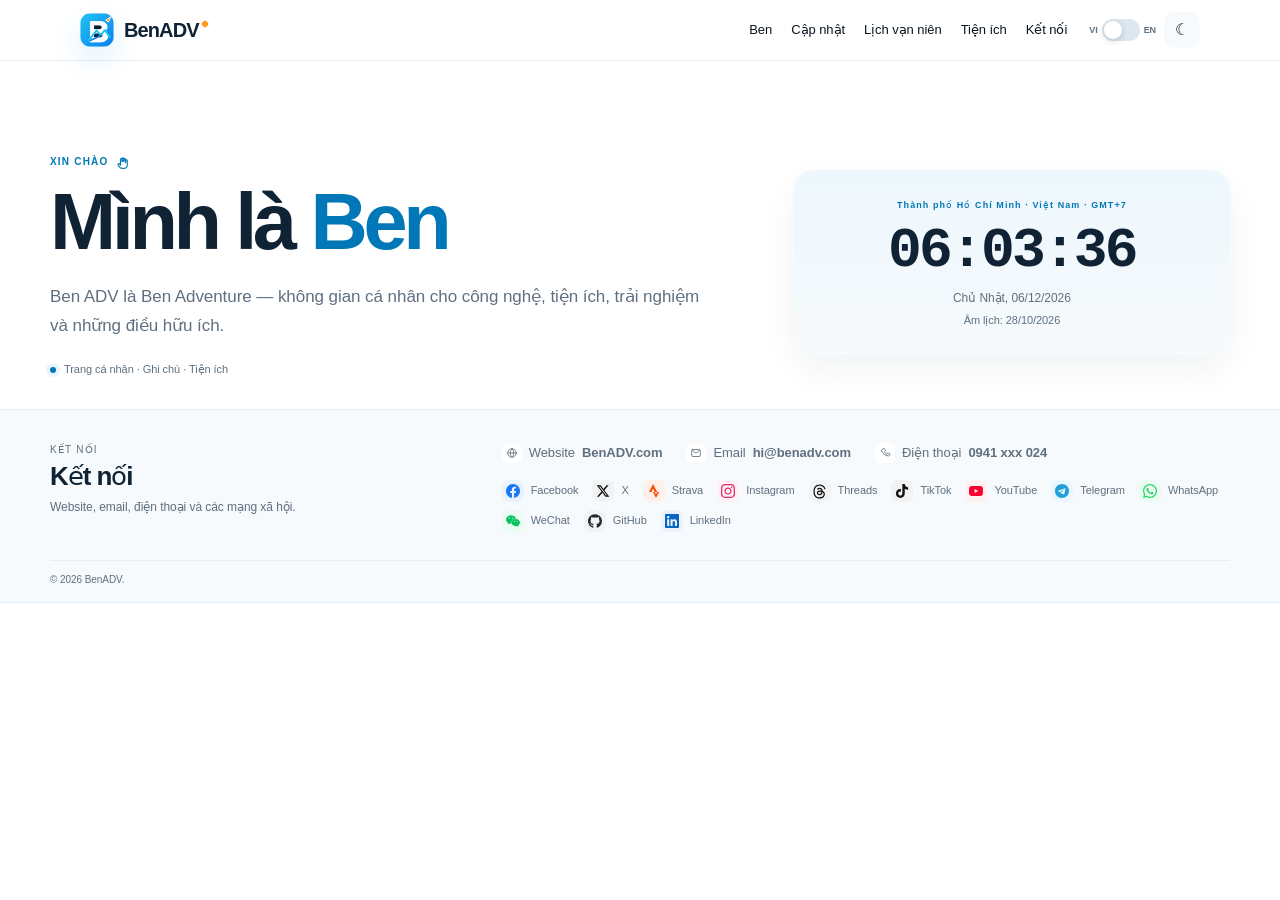
==== commit 6123b7de: "up" ====
--- a/index.html
+++ b/index.html
@@ -1,5 +1,5 @@
 <!DOCTYPE html>
-<html lang="vi"><head><meta charset="utf-8"/><meta content="width=device-width,initial-scale=1,viewport-fit=cover" name="viewport"/><meta content="#1AA6F6" name="theme-color"/><title>BenADV | Ben Adventure</title><meta name="description" content="BenADV — Ben Adventure. Trang cá nhân về công nghệ, tiện ích, công cụ AI, lịch vạn niên và những điều hữu ích."><meta content="BenADV.com" name="author"/><meta name="robots" content="index,follow,max-image-preview:large,max-snippet:-1,max-video-preview:-1"><link rel="canonical" href="https://benadv.com/"><link rel="alternate" hreflang="vi" href="https://benadv.com/"><link rel="alternate" hreflang="en" href="https://benadv.com/en/"><link rel="alternate" hreflang="x-default" href="https://benadv.com/"><meta content="website" property="og:type"/><meta content="BenADV" property="og:site_name"/><meta content="BenADV | Ben Adventure" property="og:title"/><meta content="BenADV — Ben Adventure. Trang cá nhân về công nghệ, tiện ích, công cụ AI, lịch vạn niên và những điều hữu ích." property="og:description"/><meta content="https://benadv.com/" property="og:url"/><meta content="vi_VN" property="og:locale"/><meta content="en_US" property="og:locale:alternate"/><meta content="summary" name="twitter:card"/><link href="./assets/benadv-icon.svg" rel="icon" type="image/svg+xml"/><link rel="preconnect" href="https://fonts.googleapis.com"><link rel="preconnect" href="https://fonts.gstatic.com" crossorigin><link rel="stylesheet" href="https://fonts.googleapis.com/css2?family=Plus+Jakarta+Sans:ital,wght@0,400;0,500;0,600;0,700;0,800;1,500&family=JetBrains+Mono:wght@500;700&display=swap"><link as="style" href="css/style.css" rel="preload"/><link href="css/style.css?v=20260819" rel="stylesheet"/><script type="application/ld+json">{"@context":"https://schema.org","@graph":[{"@type":"WebSite","@id":"https://benadv.com/#website","url":"https://benadv.com/","name":"BenADV","alternateName":["Ben Adventure","Ben ADV"],"inLanguage":"vi"},{"@type":"Person","@id":"https://benadv.com/#person","name":"Ben","alternateName":["Ben ADV","Ben Adventure"],"url":"https://benadv.com/","sameAs":["https://www.facebook.com/benadvcom","https://www.x.com/benadvcom","https://www.strava.com/athletes/benadvcom","https://www.instagram.com/benadvcom","https://www.threads.com/@benadvcom","https://www.tiktok.com/@benadvcom","https://www.youtube.com/@BenADVcom","https://t.me/benadvcom","http://wa.me/benadvcom","https://github.com/benadvcom","https://www.linkedin.com/in/benadvcom"],"mainEntityOfPage":{"@id":"https://benadv.com/#website"}}]}</script>
+<html lang="vi"><head><meta charset="utf-8"/><meta content="width=device-width,initial-scale=1,viewport-fit=cover" name="viewport"/><meta content="#1aa6f6" name="theme-color"/><title>BenADV | Ben Adventure</title><meta name="description" content="BenADV — Ben Adventure. Trang cá nhân về công nghệ, tiện ích, công cụ AI, lịch vạn niên và những điều hữu ích."><meta content="BenADV.com" name="author"/><meta name="robots" content="index,follow,max-image-preview:large,max-snippet:-1,max-video-preview:-1"><link rel="canonical" href="https://benadv.com/"><link rel="alternate" hreflang="vi" href="https://benadv.com/"><link rel="alternate" hreflang="en" href="https://benadv.com/en/"><link rel="alternate" hreflang="x-default" href="https://benadv.com/"><meta content="website" property="og:type"/><meta content="BenADV" property="og:site_name"/><meta content="BenADV | Ben Adventure" property="og:title"/><meta content="BenADV — Ben Adventure. Trang cá nhân về công nghệ, tiện ích, công cụ AI, lịch vạn niên và những điều hữu ích." property="og:description"/><meta content="https://benadv.com/" property="og:url"/><meta content="vi_VN" property="og:locale"/><meta content="en_US" property="og:locale:alternate"/><meta content="summary" name="twitter:card"/><link href="./assets/benadv-icon.svg" rel="icon" type="image/svg+xml"/><link as="style" href="css/style.css" rel="preload"/><link href="css/style.css?v=20260815" rel="stylesheet"/><script type="application/ld+json">{"@context":"https://schema.org","@graph":[{"@type":"WebSite","@id":"https://benadv.com/#website","url":"https://benadv.com/","name":"BenADV","alternateName":["Ben Adventure","Ben ADV"],"inLanguage":"vi"},{"@type":"Person","@id":"https://benadv.com/#person","name":"Ben","alternateName":["Ben ADV","Ben Adventure"],"url":"https://benadv.com/","sameAs":["https://www.facebook.com/benadvcom","https://www.x.com/benadvcom","https://www.strava.com/athletes/benadvcom","https://www.instagram.com/benadvcom","https://www.threads.com/@benadvcom","https://www.tiktok.com/@benadvcom","https://www.youtube.com/@BenADVcom","https://t.me/benadvcom","http://wa.me/benadvcom","https://github.com/benadvcom","https://www.linkedin.com/in/benadvcom"],"mainEntityOfPage":{"@id":"https://benadv.com/#website"}}]}</script>
 </head><body data-page="home"><a class="skip-link" href="#main-content">Bỏ qua đến nội dung</a><header class="site-header"><div class="container nav-wrap"><a aria-label="BenADV" class="logo" href="./">
 <span aria-hidden="true" class="logo-mark">
 <svg focusable="false" viewbox="0 0 88 88">
@@ -18,6 +18,6 @@
 </svg>
 </span>
 <span class="logo-word"><strong>BenADV</strong></span>
-</a><nav aria-label="Main navigation" class="nav" id="mainNav"><a data-page="about" href="./index.html#main-content">Ben</a><a data-page="blog" href="https://blog.benadv.com/" rel="noopener noreferrer" target="_blank">Cập nhật</a><a data-page="calendar" href="./calendar.html">Lịch vạn niên</a><a data-page="utilities" href="./utilities.html">Tiện ích</a><a data-page="contact" href="./index.html#contact">Kết nối</a></nav><button aria-controls="mainNav" aria-expanded="false" aria-label="Menu" class="nav-toggle" id="navToggle" type="button"><span class="nav-toggle-bar"></span><span class="nav-toggle-bar"></span><span class="nav-toggle-bar"></span></button><div class="actions"><label class="lang-switch" title="Language"><span>VI</span><button aria-checked="false" aria-label="Switch to English" class="switch" id="languageToggle" role="switch" type="button"><span class="switch-track"></span><span class="switch-knob"></span></button><span>EN</span></label><button aria-label="Chuyển sang giao diện tối" class="theme-toggle" id="themeToggle" title="Giao diện tối" type="button"><span aria-hidden="true" class="theme-symbol">☾</span></button></div></div></header><main id="main-content"><section class="home-hero-modern"><div class="home-shell home-hero-grid"><div class="home-hero-copy"><p class="home-eyebrow"><span>XIN CHÀO</span><svg aria-hidden="true" class="greet-icon" focusable="false" viewbox="0 0 24 24"><path d="M7.2 11.4V6.9a1.35 1.35 0 0 1 2.7 0v3.6"></path><path d="M9.9 10V5.9a1.35 1.35 0 0 1 2.7 0v4.4"></path><path d="M12.6 10.2V7a1.35 1.35 0 0 1 2.7 0v5.2"></path><path d="M15.3 11.2V9a1.35 1.35 0 0 1 2.7 0v6.4c0 3.7-2.3 6-6 6H10c-2.1 0-3.4-.7-4.6-2.4l-2-3.1a1.43 1.43 0 0 1 2.35-1.62l1.45 1.82V11.4"></path></svg></p><h1>Mình là <strong>Ben</strong></h1><p class="home-lead">Ben ADV là Ben Adventure — không gian cá nhân cho công nghệ, tiện ích, trải nghiệm và những điều hữu ích.</p><div class="home-meta-row"><span class="home-meta-dot"></span><span>Trang cá nhân · Ghi chú · Tiện ích</span></div></div><div class="home-clock-panel"><div class="home-clock-top">THÀNH PHỐ HỒ CHÍ MINH · VIỆT NAM · GMT+7</div><div class="home-clock-time" id="liveClock">00:00:00</div><div class="home-clock-date" id="solarDate">Đang cập nhật…</div><div class="home-clock-lunar" id="lunarDate">Đang cập nhật…</div></div></div></section><section class="home-connect-modern" id="contact"><div class="home-shell"><div class="connect-grid"><div class="connect-heading"><p class="connect-kicker">KẾT NỐI</p><h2>Kết nối</h2><p>Website, email, điện thoại và các mạng xã hội.</p></div><div class="connect-content"><div class="connect-details"><a class="connect-item" href="https://benadv.com/"><span class="connect-icon"><svg aria-hidden="true" viewbox="0 0 24 24"><circle cx="12" cy="12" r="8.5"></circle><path d="M3.8 12h16.4M12 3.5c2.2 2.3 3.3 5.1 3.3 8.5S14.2 18.2 12 20.5c-2.2-2.3-3.3-5.1-3.3-8.5S9.8 5.8 12 3.5Z"></path></svg></span><span>Website</span><b>BenADV.com</b></a><a class="connect-item" href="mailto:hi@benadv.com"><span class="connect-icon"><svg aria-hidden="true" viewbox="0 0 24 24"><rect height="14" rx="2.2" width="17" x="3.5" y="5"></rect><path d="m5 7 7 5.3L19 7"></path></svg></span><span>Email</span><b>hi@benadv.com</b></a><a class="connect-item" href="tel:0941xxx024"><span class="connect-icon"><svg aria-hidden="true" viewbox="0 0 24 24"><path d="M7.2 4.2 9.6 3c.7-.4 1.5-.1 1.8.6l1.4 3.1c.3.6.1 1.3-.4 1.8l-1.5 1.2a13.7 13.7 0 0 0 4.4 4.4l1.2-1.5c.5-.5 1.2-.7 1.8-.4l3.1 1.4c.7.3 1 .1.6.8l-1.2 2.4c-.4.8-1.2 1.3-2.1 1.2C11.8 17.1 6.9 12.2 5 7.3c-.3-.9.2-1.7 1-2.1Z"></path></svg></span><span>Điện thoại</span><b>0941 xxx 024</b></a></div><div aria-label="Social networks" class="home-social-strip"><a aria-label="Facebook" class="home-social-link social-facebook" data-username="benadvcom" href="https://www.facebook.com/benadvcom" rel="noopener noreferrer" target="_blank"><span class="home-social-icon"><svg aria-hidden="true" focusable="false" class="social-svg" viewbox="0 0 968.000 963.000"><path d="M984 375C984 643 768 859 500 859C232 859 16 643 16 375C16 133 192 -68 424 -104V235H301V375H424V482C424 603 496 670 607 670C660 670 716 661 716 661V542H655C595 542 576 504 576 466V375H710L689 235H576V-104C808 -68 984 133 984 375Z" transform="translate(-16.000 859.000) scale(1 -1)"></path></svg></span><span>Facebook</span></a><a aria-label="X" class="home-social-link social-x" data-username="benadvcom" href="https://www.x.com/benadvcom" rel="noopener noreferrer" target="_blank"><span class="home-social-icon"><svg aria-hidden="true" focusable="false" class="social-svg"  viewBox="0 0 512 512"><path d="M389.2 48h70.6L305.6 224.2 487 464H345L233.7 318.6 106.5 464H35.8L200.7 275.5 26.8 48H172.4L272.9 180.9 389.2 48zM364.4 421.8h39.1L151.1 88h-42L364.4 421.8z"></path></svg></span><span>X</span></a><a aria-label="Strava" class="home-social-link social-strava" data-username="benadvcom" href="https://www.strava.com/athletes/benadvcom" rel="noopener noreferrer" target="_blank"><span class="home-social-icon"><svg aria-hidden="true" focusable="false" class="social-svg" viewbox="0 0 721.000 1000.000"><path d="M309 875 14 305H188L309 531L430 305H603ZM603 305 517 132 430 305H298L517 -125L735 305Z" transform="translate(-14.000 875.000) scale(1 -1)"></path></svg></span><span>Strava</span></a><a aria-label="Instagram" class="home-social-link social-instagram" data-username="benadvcom" href="https://www.instagram.com/benadvcom" rel="noopener noreferrer" target="_blank"><span class="home-social-icon"><svg aria-hidden="true" focusable="false" class="social-svg" viewbox="0 0 875.000 875.000"><path d="M438 600C314 600 213 499 213 375C213 251 314 151 438 151C562 151 662 251 662 375C662 499 562 600 438 600ZM438 229C358 229 292 295 292 375C292 455 358 521 438 521C518 521 584 455 584 375C584 295 518 229 438 229ZM724 609C724 638 700 661 671 661C642 661 619 638 619 609C619 580 642 556 671 556C700 556 724 580 724 609ZM872 556C869 626 853 688 802 739C751 790 688 806 618 810C546 814 329 814 257 810C187 807 125 790 74 739C23 688 7 626 3 556C-1 484 -1 267 3 195C6 125 23 62 74 11C125 -40 187 -55 257 -59C329 -63 546 -63 618 -59C688 -56 751 -40 802 11C853 62 868 125 872 195C876 267 876 484 872 556ZM779 117C764 79 734 49 696 34C638 11 502 16 438 16C374 16 237 11 180 34C142 49 111 79 96 117C73 175 79 311 79 375C79 439 73 576 96 633C111 671 142 701 180 716C238 739 374 734 438 734C502 734 639 739 696 716C734 701 764 671 779 633C802 575 796 439 796 375C796 311 802 174 779 117Z" transform="translate(-0.000 813.000) scale(1 -1)"></path></svg></span><span>Instagram</span></a><a aria-label="Threads" class="home-social-link social-threads" data-username="benadvcom" href="https://www.threads.com/@benadvcom" rel="noopener noreferrer" target="_blank"><span class="home-social-icon"><svg aria-hidden="true" focusable="false" class="social-svg"  viewBox="0 0 448 512"><path d="M331.5 235.7c2.2 .9 4.2 1.9 6.3 2.8c29.2 14.1 50.6 35.2 61.8 61.4c15.7 36.5 17.2 95.8-30.3 143.2c-36.2 36.2-80.3 52.5-142.6 53h-.3c-70.2-.5-124.1-24.1-160.4-70.2c-32.3-41-48.9-98.1-49.5-169.6V256v-.2C17 184.3 33.6 127.2 65.9 86.2C102.2 40.1 156.2 16.5 226.4 16h.3c70.3 .5 124.9 24 162.3 69.9c18.4 22.7 32 50 40.6 81.7l-40.4 10.8c-7.1-25.8-17.8-47.8-32.2-65.4c-29.2-35.8-73-54.2-130.5-54.6c-57 .5-100.1 18.8-128.2 54.4C72.1 146.1 58.5 194.3 58 256c.5 61.7 14.1 109.9 40.3 143.3c28 35.6 71.2 53.9 128.2 54.4c51.4-.4 85.4-12.6 113.7-40.9c32.3-32.2 31.7-71.8 21.4-95.9c-6.1-14.2-17.1-26-31.9-34.9c-3.7 26.9-11.8 48.3-24.7 64.8c-17.1 21.8-41.4 33.6-72.7 35.3c-23.6 1.3-46.3-4.4-63.9-16c-20.8-13.8-33-34.8-34.3-59.3c-2.5-48.3 35.7-83 95.2-86.4c21.1-1.2 40.9-.3 59.2 2.8c-2.4-14.8-7.3-26.6-14.6-35.2c-10-11.7-25.6-17.7-46.2-17.8H227c-16.6 0-39 4.6-53.3 26.3l-34.4-23.6c19.2-29.1 50.3-45.1 87.8-45.1h.8c62.6 .4 99.9 39.5 103.7 107.7l-.2 .2zm-156 68.8c1.3 25.1 28.4 36.8 54.6 35.3c25.6-1.4 54.6-11.4 59.5-73.2c-13.2-2.9-27.8-4.4-43.4-4.4c-4.8 0-9.6 .1-14.4 .4c-42.9 2.4-57.2 23.2-56.2 41.8l-.1 .1z"></path></svg></span><span>Threads</span></a><a aria-label="TikTok" class="home-social-link social-tiktok" data-username="benadvcom" href="https://www.tiktok.com/@benadvcom" rel="noopener noreferrer" target="_blank"><span class="home-social-icon"><svg aria-hidden="true" focusable="false" class="social-svg" viewbox="0 0 875.000 1000.000"><path d="M875 465V636C827 636 781 650 744 675C690 710 651 766 639 832C637 845 635 859 635 873V875H463V193C463 113 398 47 318 47C238 47 172 113 172 193C172 273 238 338 318 338C333 338 347 336 361 332V507C347 509 333 510 318 510C143 510 0 368 0 193C0 18 143 -125 318 -125C493 -125 635 18 635 193V542C702 494 785 465 874 465Z" transform="translate(0.000 875.000) scale(1 -1)"></path></svg></span><span>TikTok</span></a><a aria-label="YouTube" class="home-social-link social-youtube" data-username="BenADVcom" href="https://www.youtube.com/@BenADVcom" rel="noopener noreferrer" target="_blank"><span class="home-social-icon"><svg aria-hidden="true" focusable="false" class="social-svg" viewbox="0 0 1067.000 750.000"><path d="M1074 633C1062 679 1025 716 979 728C896 750 562 750 562 750C562 750 229 750 146 728C100 716 63 679 51 633C29 549 29 374 29 374C29 374 29 200 51 116C63 70 100 34 146 22C229 0 562 0 562 0C562 0 896 0 979 22C1025 34 1062 70 1074 116C1096 200 1096 374 1096 374C1096 374 1096 549 1074 633ZM453 216V533L732 374Z" transform="translate(-29.000 750.000) scale(1 -1)"></path></svg></span><span>YouTube</span></a><a aria-label="Telegram" class="home-social-link social-telegram" data-username="benadvcom" href="https://t.me/benadvcom" rel="noopener noreferrer" target="_blank"><span class="home-social-icon"><svg aria-hidden="true" focusable="false" class="social-svg" viewbox="0 0 969.000 968.000"><path d="M484 859C216 859 0 643 0 375C0 107 216 -109 484 -109C752 -109 969 107 969 375C969 643 752 859 484 859ZM722 528 643 153C637 126 621 120 599 132L478 222L420 165C414 159 407 154 395 154L404 277L628 479C638 488 626 493 613 484L336 310L216 347C190 355 190 373 222 386L689 566C711 574 729 561 722 528Z" transform="translate(0.000 859.000) scale(1 -1)"></path></svg></span><span>Telegram</span></a><a aria-label="WhatsApp" class="home-social-link social-whatsapp" data-username="benadvcom" href="http://wa.me/benadvcom" rel="noopener noreferrer" target="_blank"><span class="home-social-icon"><svg aria-hidden="true" focusable="false" class="social-svg" viewbox="0 0 875.000 874.000"><path d="M744 685C662 767 553 812 437 812C198 812 4 618 4 379C4 303 24 228 62 162L0 -62L230 -2C293 -37 364 -55 437 -55C676 -55 875 140 875 379C875 495 826 603 744 685ZM437 18C372 18 309 35 254 68L241 76L104 40L141 173L132 187C96 244 77 311 77 379C77 578 239 739 438 739C534 739 624 702 692 634C760 566 802 475 802 379C802 180 636 18 437 18ZM635 288C624 293 571 319 561 323C551 327 544 329 537 318C530 307 508 282 502 275C496 268 490 267 479 272C415 304 373 329 331 401C320 420 342 420 363 461C367 468 365 474 362 479C359 484 338 538 329 560C320 581 311 579 304 579H284C277 579 265 576 255 565C245 554 217 528 217 475C217 422 256 370 261 363C266 356 337 246 446 199C515 169 542 167 576 172C597 175 640 199 649 224C658 249 658 271 655 275C652 280 646 283 635 288Z" transform="translate(0.000 812.000) scale(1 -1)"></path></svg></span><span>WhatsApp</span></a><a aria-label="WeChat" class="home-social-link social-wechat" data-username="benadvcom" href="#" rel="noopener noreferrer" target="_blank"><span class="home-social-icon"><svg aria-hidden="true" focusable="false" class="social-svg" viewbox="0 0 1075.000 875.000"><path d="M752 548C764 548 777 548 789 546C757 699 593 812 406 812C197 812 25 670 25 489C25 385 83 299 178 232L140 118L273 185C321 176 358 166 406 166C418 166 430 166 442 167C434 192 429 219 429 247C429 413 572 548 752 548ZM548 651C576 651 596 632 596 603C596 575 576 556 548 556C519 556 491 575 491 603C491 632 519 651 548 651ZM282 556C254 556 225 575 225 603C225 632 254 651 282 651C311 651 329 632 329 603C329 574 311 556 282 556ZM1100 251C1100 403 948 527 777 527C596 527 454 403 454 251C454 99 596 -25 777 -25C815 -25 853 -14 891 -5L995 -63L966 32C1043 89 1100 165 1100 251ZM672 299C653 299 634 318 634 337C634 356 653 375 672 375C701 375 719 356 719 337C719 317 701 299 672 299ZM881 299C862 299 843 318 843 337C843 356 862 375 881 375C909 375 929 356 929 337C929 317 909 299 881 299Z" transform="translate(-25.000 812.000) scale(1 -1)"></path></svg></span><span>WeChat</span></a><a aria-label="GitHub" class="home-social-link social-github" data-username="benadvcom" href="https://github.com/benadvcom" rel="noopener noreferrer" target="_blank"><span class="home-social-icon"><svg aria-hidden="true" focusable="false" class="social-svg" viewbox="0 0 969.000 943.695"><path d="M324 99C324 103 319 107 313 106C307 106 303 103 303 99C303 95 308 91 314 92C320 92 324 95 324 99ZM263 108C262 104 266 99 272 98C277 96 283 98 284 102C285 106 281 110 275 112C270 113 264 112 263 108ZM350 111C344 110 340 105 341 101C342 97 346 95 352 96C358 97 362 101 361 105C360 109 356 112 350 111ZM478 859C207 859 0 654 0 383C0 166 136 -19 331 -84C356 -88 365 -74 365 -61C365 -49 364 18 364 59C364 59 228 30 199 117C199 117 177 174 145 189C145 189 100 220 148 219C148 219 196 215 223 169C266 94 337 115 365 128C369 159 383 181 397 194C288 206 177 221 177 409C177 463 192 490 223 524C218 537 202 589 229 657C270 670 363 604 363 604C402 615 444 621 486 621C528 621 570 615 609 604C609 604 702 670 743 657C770 589 753 537 748 524C779 489 799 463 799 409C799 221 684 206 575 194C593 179 608 149 608 103C608 37 607 -44 607 -60C607 -73 616 -88 641 -84C836 -19 969 166 969 383C969 654 749 859 478 859ZM190 186C187 184 188 180 191 176C194 173 198 171 201 174C204 176 203 180 200 184C197 187 193 189 190 186ZM169 202C168 199 169 196 173 194C176 192 181 192 182 195C183 198 181 201 177 203C173 204 170 204 169 202ZM232 132C229 129 231 124 235 120C239 116 244 115 247 118C250 121 249 126 245 130C241 134 235 135 232 132ZM210 161C207 159 207 153 210 149C213 145 218 143 221 145C224 148 224 153 221 157C218 161 213 164 210 161Z" transform="translate(0.000 859.000) scale(1 -1)"></path></svg></span><span>GitHub</span></a><a aria-label="LinkedIn" class="home-social-link social-linkedin" data-username="benadvcom" href="https://www.linkedin.com/in/benadvcom" rel="noopener noreferrer" target="_blank"><span class="home-social-icon"><svg aria-hidden="true" focusable="false" class="social-svg" viewbox="0 0 875.000 874.000"><path d="M812 812H62C28 812 0 784 0 749V1C0 -34 28 -62 62 -62H812C846 -62 875 -34 875 1V749C875 784 846 812 812 812ZM264 62H135V480H265V62ZM200 537C158 537 124 571 124 612C124 653 158 688 200 688C241 688 275 653 275 612C275 570 242 537 200 537ZM751 62H621V266C621 314 620 376 554 376C486 376 476 323 476 269V62H346V480H470V423H472C489 456 532 490 595 490C726 490 751 403 751 291Z" transform="translate(0.000 812.000) scale(1 -1)"></path></svg></span><span>LinkedIn</span></a></div></div></div><div class="home-copyright"><span>© 2026 BenADV.</span></div></div></section></main><button aria-label="Lên đầu trang" class="back-to-top" id="backToTop" type="button">↑</button>
-<script defer="" src="js/script.js?v=20260819"></script>
+</a><nav aria-label="Main navigation" class="nav" id="mainNav"><a data-page="about" href="./index.html#main-content">Ben</a><a data-page="blog" href="https://blog.benadv.com/" rel="noopener noreferrer" target="_blank">Cập nhật</a><a data-page="calendar" href="./calendar.html">Lịch vạn niên</a><a data-page="utilities" href="./utilities.html">Tiện ích</a><a data-page="contact" href="./index.html#contact">Kết nối</a></nav><div class="actions"><label class="lang-switch" title="Language"><span>VI</span><button aria-checked="false" aria-label="Switch to English" class="switch" id="languageToggle" role="switch" type="button"><span class="switch-track"></span><span class="switch-knob"></span></button><span>EN</span></label><button aria-label="Chuyển sang giao diện tối" class="theme-toggle" id="themeToggle" title="Giao diện tối" type="button"><span aria-hidden="true" class="theme-symbol">☾</span></button></div></div></header><main id="main-content"><section class="home-hero-modern"><div class="home-shell home-hero-grid"><div class="home-hero-copy"><p class="home-eyebrow"><span>XIN CHÀO</span><svg aria-hidden="true" class="greet-icon" focusable="false" viewbox="0 0 24 24"><path d="M7.2 11.4V6.9a1.35 1.35 0 0 1 2.7 0v3.6"></path><path d="M9.9 10V5.9a1.35 1.35 0 0 1 2.7 0v4.4"></path><path d="M12.6 10.2V7a1.35 1.35 0 0 1 2.7 0v5.2"></path><path d="M15.3 11.2V9a1.35 1.35 0 0 1 2.7 0v6.4c0 3.7-2.3 6-6 6H10c-2.1 0-3.4-.7-4.6-2.4l-2-3.1a1.43 1.43 0 0 1 2.35-1.62l1.45 1.82V11.4"></path></svg></p><h1>Mình là <strong>Ben</strong></h1><p class="home-lead">Ben ADV là Ben Adventure — không gian cá nhân cho công nghệ, tiện ích, trải nghiệm và những điều hữu ích.</p><div class="home-meta-row"><span class="home-meta-dot"></span><span>Trang cá nhân · Ghi chú · Tiện ích</span></div></div><div class="home-clock-panel"><div class="home-clock-top">THÀNH PHỐ HỒ CHÍ MINH · VIỆT NAM · GMT+7</div><div class="home-clock-time" id="liveClock">00:00:00</div><div class="home-clock-date" id="solarDate">Đang cập nhật…</div><div class="home-clock-lunar" id="lunarDate">Đang cập nhật…</div></div></div></section><section class="home-connect-modern" id="contact"><div class="home-shell"><div class="connect-grid"><div class="connect-heading"><p class="connect-kicker">KẾT NỐI</p><h2>Kết nối</h2><p>Website, email, điện thoại và các mạng xã hội.</p></div><div class="connect-content"><div class="connect-details"><a class="connect-item" href="https://benadv.com/"><span class="connect-icon"><svg aria-hidden="true" viewbox="0 0 24 24"><circle cx="12" cy="12" r="8.5"></circle><path d="M3.8 12h16.4M12 3.5c2.2 2.3 3.3 5.1 3.3 8.5S14.2 18.2 12 20.5c-2.2-2.3-3.3-5.1-3.3-8.5S9.8 5.8 12 3.5Z"></path></svg></span><span>Website</span><b>BenADV.com</b></a><a class="connect-item" href="mailto:hi@benadv.com"><span class="connect-icon"><svg aria-hidden="true" viewbox="0 0 24 24"><rect height="14" rx="2.2" width="17" x="3.5" y="5"></rect><path d="m5 7 7 5.3L19 7"></path></svg></span><span>Email</span><b>hi@benadv.com</b></a><a class="connect-item" href="tel:0941xxx024"><span class="connect-icon"><svg aria-hidden="true" viewbox="0 0 24 24"><path d="M7.2 4.2 9.6 3c.7-.4 1.5-.1 1.8.6l1.4 3.1c.3.6.1 1.3-.4 1.8l-1.5 1.2a13.7 13.7 0 0 0 4.4 4.4l1.2-1.5c.5-.5 1.2-.7 1.8-.4l3.1 1.4c.7.3 1 .1.6.8l-1.2 2.4c-.4.8-1.2 1.3-2.1 1.2C11.8 17.1 6.9 12.2 5 7.3c-.3-.9.2-1.7 1-2.1Z"></path></svg></span><span>Điện thoại</span><b>0941 xxx 024</b></a></div><div aria-label="Social networks" class="home-social-strip"><a aria-label="Facebook" class="home-social-link social-facebook" data-username="benadvcom" href="https://www.facebook.com/benadvcom" rel="noopener noreferrer" target="_blank"><span class="home-social-icon"><svg aria-hidden="true" focusable="false" class="social-svg" viewbox="0 0 968.000 963.000"><path d="M984 375C984 643 768 859 500 859C232 859 16 643 16 375C16 133 192 -68 424 -104V235H301V375H424V482C424 603 496 670 607 670C660 670 716 661 716 661V542H655C595 542 576 504 576 466V375H710L689 235H576V-104C808 -68 984 133 984 375Z" transform="translate(-16.000 859.000) scale(1 -1)"></path></svg></span><span>Facebook</span></a><a aria-label="X" class="home-social-link social-x" data-username="benadvcom" href="https://www.x.com/benadvcom" rel="noopener noreferrer" target="_blank"><span class="home-social-icon"><svg aria-hidden="true" focusable="false" class="social-svg"  viewBox="0 0 512 512"><path d="M389.2 48h70.6L305.6 224.2 487 464H345L233.7 318.6 106.5 464H35.8L200.7 275.5 26.8 48H172.4L272.9 180.9 389.2 48zM364.4 421.8h39.1L151.1 88h-42L364.4 421.8z"></path></svg></span><span>X</span></a><a aria-label="Strava" class="home-social-link social-strava" data-username="benadvcom" href="https://www.strava.com/athletes/benadvcom" rel="noopener noreferrer" target="_blank"><span class="home-social-icon"><svg aria-hidden="true" focusable="false" class="social-svg" viewbox="0 0 721.000 1000.000"><path d="M309 875 14 305H188L309 531L430 305H603ZM603 305 517 132 430 305H298L517 -125L735 305Z" transform="translate(-14.000 875.000) scale(1 -1)"></path></svg></span><span>Strava</span></a><a aria-label="Instagram" class="home-social-link social-instagram" data-username="benadvcom" href="https://www.instagram.com/benadvcom" rel="noopener noreferrer" target="_blank"><span class="home-social-icon"><svg aria-hidden="true" focusable="false" class="social-svg" viewbox="0 0 875.000 875.000"><path d="M438 600C314 600 213 499 213 375C213 251 314 151 438 151C562 151 662 251 662 375C662 499 562 600 438 600ZM438 229C358 229 292 295 292 375C292 455 358 521 438 521C518 521 584 455 584 375C584 295 518 229 438 229ZM724 609C724 638 700 661 671 661C642 661 619 638 619 609C619 580 642 556 671 556C700 556 724 580 724 609ZM872 556C869 626 853 688 802 739C751 790 688 806 618 810C546 814 329 814 257 810C187 807 125 790 74 739C23 688 7 626 3 556C-1 484 -1 267 3 195C6 125 23 62 74 11C125 -40 187 -55 257 -59C329 -63 546 -63 618 -59C688 -56 751 -40 802 11C853 62 868 125 872 195C876 267 876 484 872 556ZM779 117C764 79 734 49 696 34C638 11 502 16 438 16C374 16 237 11 180 34C142 49 111 79 96 117C73 175 79 311 79 375C79 439 73 576 96 633C111 671 142 701 180 716C238 739 374 734 438 734C502 734 639 739 696 716C734 701 764 671 779 633C802 575 796 439 796 375C796 311 802 174 779 117Z" transform="translate(-0.000 813.000) scale(1 -1)"></path></svg></span><span>Instagram</span></a><a aria-label="Threads" class="home-social-link social-threads" data-username="benadvcom" href="https://www.threads.com/@benadvcom" rel="noopener noreferrer" target="_blank"><span class="home-social-icon"><svg aria-hidden="true" focusable="false" class="social-svg"  viewBox="0 0 448 512"><path d="M331.5 235.7c2.2 .9 4.2 1.9 6.3 2.8c29.2 14.1 50.6 35.2 61.8 61.4c15.7 36.5 17.2 95.8-30.3 143.2c-36.2 36.2-80.3 52.5-142.6 53h-.3c-70.2-.5-124.1-24.1-160.4-70.2c-32.3-41-48.9-98.1-49.5-169.6V256v-.2C17 184.3 33.6 127.2 65.9 86.2C102.2 40.1 156.2 16.5 226.4 16h.3c70.3 .5 124.9 24 162.3 69.9c18.4 22.7 32 50 40.6 81.7l-40.4 10.8c-7.1-25.8-17.8-47.8-32.2-65.4c-29.2-35.8-73-54.2-130.5-54.6c-57 .5-100.1 18.8-128.2 54.4C72.1 146.1 58.5 194.3 58 256c.5 61.7 14.1 109.9 40.3 143.3c28 35.6 71.2 53.9 128.2 54.4c51.4-.4 85.4-12.6 113.7-40.9c32.3-32.2 31.7-71.8 21.4-95.9c-6.1-14.2-17.1-26-31.9-34.9c-3.7 26.9-11.8 48.3-24.7 64.8c-17.1 21.8-41.4 33.6-72.7 35.3c-23.6 1.3-46.3-4.4-63.9-16c-20.8-13.8-33-34.8-34.3-59.3c-2.5-48.3 35.7-83 95.2-86.4c21.1-1.2 40.9-.3 59.2 2.8c-2.4-14.8-7.3-26.6-14.6-35.2c-10-11.7-25.6-17.7-46.2-17.8H227c-16.6 0-39 4.6-53.3 26.3l-34.4-23.6c19.2-29.1 50.3-45.1 87.8-45.1h.8c62.6 .4 99.9 39.5 103.7 107.7l-.2 .2zm-156 68.8c1.3 25.1 28.4 36.8 54.6 35.3c25.6-1.4 54.6-11.4 59.5-73.2c-13.2-2.9-27.8-4.4-43.4-4.4c-4.8 0-9.6 .1-14.4 .4c-42.9 2.4-57.2 23.2-56.2 41.8l-.1 .1z"></path></svg></span><span>Threads</span></a><a aria-label="TikTok" class="home-social-link social-tiktok" data-username="benadvcom" href="https://www.tiktok.com/@benadvcom" rel="noopener noreferrer" target="_blank"><span class="home-social-icon"><svg aria-hidden="true" focusable="false" class="social-svg" viewbox="0 0 875.000 1000.000"><path d="M875 465V636C827 636 781 650 744 675C690 710 651 766 639 832C637 845 635 859 635 873V875H463V193C463 113 398 47 318 47C238 47 172 113 172 193C172 273 238 338 318 338C333 338 347 336 361 332V507C347 509 333 510 318 510C143 510 0 368 0 193C0 18 143 -125 318 -125C493 -125 635 18 635 193V542C702 494 785 465 874 465Z" transform="translate(0.000 875.000) scale(1 -1)"></path></svg></span><span>TikTok</span></a><a aria-label="YouTube" class="home-social-link social-youtube" data-username="BenADVcom" href="https://www.youtube.com/@BenADVcom" rel="noopener noreferrer" target="_blank"><span class="home-social-icon"><svg aria-hidden="true" focusable="false" class="social-svg" viewbox="0 0 1067.000 750.000"><path d="M1074 633C1062 679 1025 716 979 728C896 750 562 750 562 750C562 750 229 750 146 728C100 716 63 679 51 633C29 549 29 374 29 374C29 374 29 200 51 116C63 70 100 34 146 22C229 0 562 0 562 0C562 0 896 0 979 22C1025 34 1062 70 1074 116C1096 200 1096 374 1096 374C1096 374 1096 549 1074 633ZM453 216V533L732 374Z" transform="translate(-29.000 750.000) scale(1 -1)"></path></svg></span><span>YouTube</span></a><a aria-label="Telegram" class="home-social-link social-telegram" data-username="benadvcom" href="https://t.me/benadvcom" rel="noopener noreferrer" target="_blank"><span class="home-social-icon"><svg aria-hidden="true" focusable="false" class="social-svg" viewbox="0 0 969.000 968.000"><path d="M484 859C216 859 0 643 0 375C0 107 216 -109 484 -109C752 -109 969 107 969 375C969 643 752 859 484 859ZM722 528 643 153C637 126 621 120 599 132L478 222L420 165C414 159 407 154 395 154L404 277L628 479C638 488 626 493 613 484L336 310L216 347C190 355 190 373 222 386L689 566C711 574 729 561 722 528Z" transform="translate(0.000 859.000) scale(1 -1)"></path></svg></span><span>Telegram</span></a><a aria-label="WhatsApp" class="home-social-link social-whatsapp" data-username="benadvcom" href="http://wa.me/benadvcom" rel="noopener noreferrer" target="_blank"><span class="home-social-icon"><svg aria-hidden="true" focusable="false" class="social-svg" viewbox="0 0 875.000 874.000"><path d="M744 685C662 767 553 812 437 812C198 812 4 618 4 379C4 303 24 228 62 162L0 -62L230 -2C293 -37 364 -55 437 -55C676 -55 875 140 875 379C875 495 826 603 744 685ZM437 18C372 18 309 35 254 68L241 76L104 40L141 173L132 187C96 244 77 311 77 379C77 578 239 739 438 739C534 739 624 702 692 634C760 566 802 475 802 379C802 180 636 18 437 18ZM635 288C624 293 571 319 561 323C551 327 544 329 537 318C530 307 508 282 502 275C496 268 490 267 479 272C415 304 373 329 331 401C320 420 342 420 363 461C367 468 365 474 362 479C359 484 338 538 329 560C320 581 311 579 304 579H284C277 579 265 576 255 565C245 554 217 528 217 475C217 422 256 370 261 363C266 356 337 246 446 199C515 169 542 167 576 172C597 175 640 199 649 224C658 249 658 271 655 275C652 280 646 283 635 288Z" transform="translate(0.000 812.000) scale(1 -1)"></path></svg></span><span>WhatsApp</span></a><a aria-label="WeChat" class="home-social-link social-wechat" data-username="benadvcom" href="#" rel="noopener noreferrer" target="_blank"><span class="home-social-icon"><svg aria-hidden="true" focusable="false" class="social-svg" viewbox="0 0 1075.000 875.000"><path d="M752 548C764 548 777 548 789 546C757 699 593 812 406 812C197 812 25 670 25 489C25 385 83 299 178 232L140 118L273 185C321 176 358 166 406 166C418 166 430 166 442 167C434 192 429 219 429 247C429 413 572 548 752 548ZM548 651C576 651 596 632 596 603C596 575 576 556 548 556C519 556 491 575 491 603C491 632 519 651 548 651ZM282 556C254 556 225 575 225 603C225 632 254 651 282 651C311 651 329 632 329 603C329 574 311 556 282 556ZM1100 251C1100 403 948 527 777 527C596 527 454 403 454 251C454 99 596 -25 777 -25C815 -25 853 -14 891 -5L995 -63L966 32C1043 89 1100 165 1100 251ZM672 299C653 299 634 318 634 337C634 356 653 375 672 375C701 375 719 356 719 337C719 317 701 299 672 299ZM881 299C862 299 843 318 843 337C843 356 862 375 881 375C909 375 929 356 929 337C929 317 909 299 881 299Z" transform="translate(-25.000 812.000) scale(1 -1)"></path></svg></span><span>WeChat</span></a><a aria-label="GitHub" class="home-social-link social-github" data-username="benadvcom" href="https://github.com/benadvcom" rel="noopener noreferrer" target="_blank"><span class="home-social-icon"><svg aria-hidden="true" focusable="false" class="social-svg" viewbox="0 0 969.000 943.695"><path d="M324 99C324 103 319 107 313 106C307 106 303 103 303 99C303 95 308 91 314 92C320 92 324 95 324 99ZM263 108C262 104 266 99 272 98C277 96 283 98 284 102C285 106 281 110 275 112C270 113 264 112 263 108ZM350 111C344 110 340 105 341 101C342 97 346 95 352 96C358 97 362 101 361 105C360 109 356 112 350 111ZM478 859C207 859 0 654 0 383C0 166 136 -19 331 -84C356 -88 365 -74 365 -61C365 -49 364 18 364 59C364 59 228 30 199 117C199 117 177 174 145 189C145 189 100 220 148 219C148 219 196 215 223 169C266 94 337 115 365 128C369 159 383 181 397 194C288 206 177 221 177 409C177 463 192 490 223 524C218 537 202 589 229 657C270 670 363 604 363 604C402 615 444 621 486 621C528 621 570 615 609 604C609 604 702 670 743 657C770 589 753 537 748 524C779 489 799 463 799 409C799 221 684 206 575 194C593 179 608 149 608 103C608 37 607 -44 607 -60C607 -73 616 -88 641 -84C836 -19 969 166 969 383C969 654 749 859 478 859ZM190 186C187 184 188 180 191 176C194 173 198 171 201 174C204 176 203 180 200 184C197 187 193 189 190 186ZM169 202C168 199 169 196 173 194C176 192 181 192 182 195C183 198 181 201 177 203C173 204 170 204 169 202ZM232 132C229 129 231 124 235 120C239 116 244 115 247 118C250 121 249 126 245 130C241 134 235 135 232 132ZM210 161C207 159 207 153 210 149C213 145 218 143 221 145C224 148 224 153 221 157C218 161 213 164 210 161Z" transform="translate(0.000 859.000) scale(1 -1)"></path></svg></span><span>GitHub</span></a><a aria-label="LinkedIn" class="home-social-link social-linkedin" data-username="benadvcom" href="https://www.linkedin.com/in/benadvcom" rel="noopener noreferrer" target="_blank"><span class="home-social-icon"><svg aria-hidden="true" focusable="false" class="social-svg" viewbox="0 0 875.000 874.000"><path d="M812 812H62C28 812 0 784 0 749V1C0 -34 28 -62 62 -62H812C846 -62 875 -34 875 1V749C875 784 846 812 812 812ZM264 62H135V480H265V62ZM200 537C158 537 124 571 124 612C124 653 158 688 200 688C241 688 275 653 275 612C275 570 242 537 200 537ZM751 62H621V266C621 314 620 376 554 376C486 376 476 323 476 269V62H346V480H470V423H472C489 456 532 490 595 490C726 490 751 403 751 291Z" transform="translate(0.000 812.000) scale(1 -1)"></path></svg></span><span>LinkedIn</span></a></div></div></div><div class="home-copyright"><span>© 2026 BenADV.</span></div></div></section></main><button aria-label="Lên đầu trang" class="back-to-top" id="backToTop" type="button">↑</button>
+<script defer="" src="js/script.js?v=20260815"></script>
 </body></html>
--- a/css/style.css
+++ b/css/style.css
@@ -1,220 +1,329 @@
-/* =========================================================
-   BENADV.COM — DESIGN SYSTEM
-   Palette: deep professional blue · Type: Plus Jakarta Sans
-   ========================================================= */
-/* Fonts are now loaded via <link preconnect + stylesheet> in the HTML <head>
-   (parallel discovery) instead of @import (which forces a sequential
-   request chain and delays the LCP text paint). */
-
-*{box-sizing:border-box;margin:0;padding:0}
-
+*{box-sizing:border-box;margin:0;padding:0}/* =========================================================
+   BENADV.COM — DESIGN TOKENS
+   Edit these variables first to change the global look.
+   ========================================================= */
+/* =========================================================
+   BENADV.COM - FINAL DESIGN TOKENS
+   ========================================================= */
 :root{
-  --font-display:"Plus Jakarta Sans",-apple-system,"Segoe UI",Inter,Roboto,Helvetica,Arial,sans-serif;
-  --font-body:"Plus Jakarta Sans",-apple-system,"Segoe UI",Inter,Roboto,Helvetica,Arial,sans-serif;
-  --font-mono:"JetBrains Mono",ui-monospace,SFMono-Regular,Menlo,Monaco,Consolas,"Liberation Mono","Courier New",monospace;
-
-  /* Light theme */
+  --font-display:"Aptos","Segoe UI Variable","Segoe UI",Inter,Roboto,Helvetica,Arial,sans-serif;
+  --font-body:"Aptos","Segoe UI Variable","Segoe UI",Inter,Roboto,Helvetica,Arial,sans-serif;
   --bg:#FFFFFF;
-  --surface:#F4F7FC;
-  --surface-strong:#EAF0FE;
-  --text:#0E1626;
-  --text-soft:#334159;
-  --muted:#647089;
-  --line:#E4E9F4;
-  --brand:#1AA6F6;
-  --brand-hover:#0E8DDA;
-  --brand-dark:#0E8DDA;
-  --brand-soft:#E7F5FE;
-  --brand-2:#4FC3FF;
-  --accent:#F2994A;
-  --success:#189A5C;
-  --danger:#DA4B3F;
-  --gold:#C08A32;
-  --warm:#FDF2E8;
-
+  --surface:#F7FAFC;
+  --surface-strong:#EDF7FD;
+  --text:#102335;
+  --text-soft:#294052;
+  --muted:#5F7080;
+  --line:#E4EDF3;
+  --brand:#0077B6;
+  --brand-hover:#00679F;
+  --brand-soft:#E9F6FD;
+  --accent:#FF9A1F;
+  --success:#1F9D68;
+  --danger:#B84A3A;
   --max:1120px;
-  --header-h:68px;
-  --radius-sm:12px;
-  --radius-md:18px;
-  --radius-lg:26px;
-  --radius-pill:999px;
-  --shadow-soft:0 16px 36px rgba(15,32,64,.07);
-  --shadow-brand:0 14px 30px rgba(26,166,246,.18);
-  --ease:cubic-bezier(.4,0,.2,1);
-}
-
+  --header-h:64px;
+  --radius-sm:10px;
+  --radius-md:14px;
+  --radius-lg:20px;
+  --shadow-soft:0 14px 34px rgba(16,35,53,.055);
+  --shadow-brand:0 12px 28px rgba(22,158,234,.14);
+}html{scroll-behavior:smooth;overflow-x:hidden}body{-webkit-font-smoothing:antialiased;-moz-osx-font-smoothing:grayscale;padding-top:var(--header-h);min-width:0;width:100%;overflow-x:hidden;font-family:"Aptos","Segoe UI Variable","Segoe UI",Inter,Roboto,Helvetica,Arial,sans-serif;font-size:16px;line-height:1.62;color:var(--text);font-optical-sizing:auto;font-kerning:normal;font-synthesis:none;background:var(--bg);-webkit-text-size-adjust:100%;text-rendering:optimizeLegibility;overflow-wrap:anywhere}a{color:inherit}button{font:inherit}img,svg{display:block;max-width:100%}.container{width:min(var(--max),calc(100% - 40px));margin-inline:auto;min-width:0}.site-header{position:fixed;top:0;left:0;right:0;z-index:1000;width:100%;background:rgba(255,255,255,.94);backdrop-filter:blur(12px);-webkit-backdrop-filter:blur(12px);border-bottom:1px solid rgba(230,238,244,.72);transition:box-shadow .18s ease,background .18s ease}.nav-wrap{min-height:64px;display:flex;align-items:center;gap:22px}.logo{display:inline-flex;align-items:center;gap:9px;text-decoration:none;color:var(--text);flex:0 0 auto}.logo-mark{width:32px;height:32px;border-radius:10px;display:grid;place-items:center;color:#fff;background:linear-gradient(145deg,#1aa6f6,#46baf8);box-shadow:0 7px 16px rgba(26,166,246,.16);position:relative;overflow:hidden;flex:0 0 auto}.logo-mark::after{content:"";position:absolute;inset:1px;border-radius:9px;border:1px solid rgba(255,255,255,.18);pointer-events:none}.logo-mark svg{width:20px;height:20px;fill:none;stroke:currentColor;stroke-width:2.25;stroke-linecap:round;stroke-linejoin:round;position:relative;z-index:1}.logo-dot{fill:currentColor;stroke:none}.logo-word{display:inline-flex;align-items:baseline;gap:1px;font-family:var(--font-display);font-size:20px;line-height:1;letter-spacing:-.04em;white-space:nowrap}.logo-word strong{font-weight:760}.logo-domain{color:var(--brand);font-size:.78em;font-weight:650;letter-spacing:-.025em}.nav{display:flex;align-items:center;gap:20px;margin-left:auto;min-width:0;overflow-x:auto;scrollbar-width:none}.nav::-webkit-scrollbar{display:none}.nav a{position:relative;padding:6px 0;color:#0b1620;text-decoration:none;font-size:13px;font-weight:560;letter-spacing:-.01em;white-space:nowrap}.nav a:hover{color:var(--brand)}.nav a.active{color:var(--brand);font-weight:700}.nav a.active::after{transform:scaleX(1)}.nav a::after{content:"";position:absolute;left:0;right:0;bottom:0;height:2px;border-radius:999px;background:var(--brand);transform:scaleX(0);transform-origin:center;transition:transform .18s ease}.nav a:hover::after{transform:scaleX(1)}.actions{display:flex;align-items:center;gap:8px;flex:0 0 auto}.lang-switch{display:flex;align-items:center;gap:4px;color:var(--muted);font-size:9px;font-weight:720;white-space:nowrap}.switch{position:relative;width:38px;height:22px;padding:0;border:0;border-radius:999px;background:#dce7ef;cursor:pointer}.switch-knob{position:absolute;top:2px;left:2px;width:18px;height:18px;border-radius:50%;background:#fff;box-shadow:0 2px 6px rgba(15,30,40,.18);transition:transform .18s ease}.switch.on{background:var(--brand)}.switch.on .switch-knob{transform:translateX(16px)}.theme-toggle{width:36px;height:36px;border:0;border-radius:10px;background:var(--surface);color:var(--text);display:grid;place-items:center;cursor:pointer;transition:.18s ease}.theme-toggle:hover{background:var(--brand-soft);color:var(--brand);transform:translateY(-1px)}.theme-symbol{font-size:16px}.hero{padding:76px 0 48px}.hero-content{max-width:760px}.eyebrow{display:inline-flex;align-items:center;gap:8px;color:var(--brand);font-size:10px;letter-spacing:.15em;font-weight:720;margin-bottom:14px}.greet-icon{width:16px;height:16px;fill:none;stroke:currentColor;stroke-width:1.8;stroke-linecap:round;stroke-linejoin:round}.hero h1{font-family:var(--font-display);font-size:clamp(44px,7vw,76px);line-height:1.02;font-weight:650;letter-spacing:-.065em;margin-bottom:18px}.hero h1 strong{color:var(--brand);font-weight:780}.lead{max-width:690px;color:var(--muted);font-size:17px;line-height:1.68;font-weight:430}.hero-buttons{display:flex;flex-wrap:wrap;gap:10px;margin-top:26px}.btn{display:inline-flex;align-items:center;justify-content:center;min-height:43px;padding:0 17px;border-radius:10px;font-size:14px;font-weight:650;letter-spacing:-.01em;text-decoration:none;transition:.18s ease}.btn-primary{color:#fff;background:var(--brand);box-shadow:0 10px 22px rgba(26,166,246,.16)}.btn-primary:hover{background:var(--brand-dark);transform:translateY(-1px)}.btn-secondary{color:var(--text);background:var(--surface)}.btn-secondary:hover{background:var(--brand-soft);transform:translateY(-1px)}.hero-meta{display:flex;align-items:center;gap:8px;margin-top:22px;color:var(--muted);font-size:12px}.hero-meta-dot{width:7px;height:7px;border-radius:50%;background:var(--brand);box-shadow:0 0 0 5px rgba(26,166,246,.10)}.clock-section{padding:4px 0 18px}.clock-card{padding:21px 14px 20px;border-radius:17px;background:linear-gradient(180deg,var(--surface-strong),var(--surface));text-align:center;box-shadow:var(--shadow)}.clock-location{color:var(--brand);font-size:10px;letter-spacing:.13em;font-weight:850}.live-clock{display:block;width:100%;margin-top:6px;font-family:ui-monospace,SFMono-Regular,Menlo,Monaco,Consolas,"Liberation Mono","Courier New",monospace;font-variant-numeric:tabular-nums;font-size:clamp(29px,5.5vw,54px);line-height:1;font-weight:720;letter-spacing:-.045em;white-space:nowrap;overflow:hidden}.calendar-line{margin-top:8px;color:var(--muted);font-size:13px;line-height:1.4}.calendar-line.lunar{margin-top:2px;font-size:12px}.section{padding:66px 0}.section-alt{background:var(--surface)}.section-label{margin-bottom:6px;color:var(--brand);font-size:10px;letter-spacing:.16em;font-weight:800}.section h2{font-family:var(--font-display);font-size:clamp(29px,4.1vw,40px);line-height:1.08;font-weight:700;letter-spacing:-.045em}.section-intro{max-width:560px;margin-top:8px;color:var(--muted);font-size:14px;line-height:1.7;font-weight:430}.section-text{max-width:790px;color:var(--muted);font-size:16px;line-height:1.72;font-weight:430;margin-top:13px}.cards{display:grid;grid-template-columns:repeat(3,minmax(0,1fr));gap:22px;margin-top:28px}.card{min-width:0;padding:5px 0 10px}.card-number{display:block;margin-bottom:13px;color:var(--brand);font-size:10px;font-weight:850;letter-spacing:.08em}.card h3{font-family:var(--font-display);font-size:17px;line-height:1.3;font-weight:650;margin-bottom:7px;letter-spacing:-.025em}.card p{color:var(--muted);font-size:14px;line-height:1.65;font-weight:430}.card a{display:inline-block;margin-top:12px;color:var(--brand);font-size:13px;font-weight:750;text-decoration:none}.card a:hover{color:var(--brand-dark)}.card+.card{position:relative}.card+.card::before{content:"";position:absolute;left:-11px;top:0;bottom:0;width:1px;background:var(--line)}.socials{display:flex;flex-wrap:wrap;gap:10px 18px;margin-top:22px}.social-link{display:inline-flex;align-items:center;gap:8px;color:var(--muted);text-decoration:none;font-size:13px;font-weight:700;transition:.18s ease}.social-link:hover{color:var(--brand);transform:translateY(-1px)}.social-icon{width:23px;height:23px;display:grid;place-items:center;border-radius:8px;background:var(--surface);color:var(--brand)}.social-icon svg{width:14px;height:14px;fill:currentColor;stroke:currentColor;stroke-width:1.3;stroke-linecap:round;stroke-linejoin:round}.social-instagram .social-icon svg{fill:none}.social-instagram .social-icon svg circle:last-child{fill:currentColor;stroke:none}.social-wechat .social-icon svg{fill:none}.social-youtube .social-icon,.social-telegram .social-icon{background:var(--brand-soft)}.section-text a[href^="https://benadv.com"],.section-text a[href^="mailto:"],.section-text a[href^="tel:"]{color:var(--brand);font-weight:700;text-decoration:none}.footer{padding:28px 0;color:var(--muted);font-size:12px}.footer .container{display:flex;gap:5px;flex-wrap:wrap}.back-to-top{position:fixed;right:16px;bottom:16px;width:40px;height:40px;border:0;border-radius:50%;background:var(--bg);color:var(--brand);cursor:pointer;opacity:0;pointer-events:none;transition:.2s;box-shadow:0 10px 24px rgba(22,60,82,.10)}.back-to-top.show{opacity:1;pointer-events:auto}body.dark{--bg:#0b1118;--surface:#111a24;--surface-strong:#102333;--text:#eef5fa;--muted:#9aabb9;--line:#263744;--brand:#35b3ff;--brand-dark:#1aa6f6;--brand-soft:#102b3d;--shadow:0 16px 36px rgba(0,0,0,.22)}body.dark .site-header{background:rgba(11,17,24,.94);border-bottom-color:rgba(38,55,68,.7)}body.dark .switch{background:#2a3a47}body.dark .switch.on{background:var(--brand)}body.dark .card+.card::before{background:var(--line)}body.dark .social-icon{background:var(--surface)}body.dark .social-youtube .social-icon,body.dark .social-telegram .social-icon{background:var(--brand-soft)}@media(max-width:800px){.cards{grid-template-columns:1fr}.card{padding:2px 0 14px}.card+.card::before{display:none}}@media(max-width:700px){.container{width:min(var(--max),calc(100% - 28px))}.nav-wrap{flex-wrap:wrap;padding:8px 0;gap:8px}.nav{order:3;width:100%;margin-left:0;gap:15px}.hero{padding:52px 0 34px}.hero h1{font-size:46px}.lead{font-size:16px}.section{padding:52px 0}.section h2{font-size:30px}}@media(max-width:360px){.logo-mark{width:29px;height:29px;border-radius:9px}.logo-mark svg{width:18px;height:18px}.logo-word{font-size:18px}.logo-domain{font-size:.76em}.container{width:calc(100% - 20px)}.logo-mark{width:28px;height:28px}.nav{gap:12px}.nav a{font-size:12px}.actions{margin-left:auto}.theme-toggle{width:32px;height:32px}.switch{width:34px;height:20px}.switch-knob{width:16px;height:16px}.switch.on .switch-knob{transform:translateX(14px)}.hero{padding-top:40px}.hero h1{font-size:40px}.lead{font-size:15px}.hero-buttons{display:grid;grid-template-columns:1fr}.hero-buttons .btn{width:100%}.clock-card{padding:17px 7px}.live-clock{font-size:clamp(21px,13vw,42px);letter-spacing:-.04em}.section{padding:44px 0}.section-intro{font-size:13px}}@media(max-width:220px){.container{width:calc(100% - 12px)}.logo-mark{width:26px;height:26px;border-radius:8px}.nav-wrap{gap:6px}.nav a{font-size:11px}.lang-switch>span{display:none}.switch{width:30px;height:18px}.switch-knob{width:14px;height:14px}.switch.on .switch-knob{transform:translateX(12px)}.theme-toggle{width:30px;height:30px;font-size:12px}.hero{padding:30px 0}.hero h1{font-size:28px}.lead,.section-text{font-size:13px}.section h2{font-size:23px}.clock-card{padding:15px 4px}.clock-location{font-size:8px}.live-clock{font-size:clamp(17px,23cqw,28px)}.calendar-line,.calendar-line.lunar{font-size:10px}}.skip-link{position:fixed;left:12px;top:-50px;z-index:200;padding:8px 12px;border-radius:9px;background:var(--text);color:var(--bg);text-decoration:none;font-size:13px;font-weight:700;transition:top .18s ease}.skip-link:focus{top:12px}:focus-visible{outline:2px solid var(--brand);outline-offset:3px}section[id]{scroll-margin-top:calc(var(--header-h)+12px)}::selection{background:rgba(26,166,246,.22);color:inherit}@media(max-width:360px){.greet-icon{width:15px;height:15px}}body.dark .nav a{color:#eef5fa}body.dark .nav a:hover{color:var(--brand)}.nav a.active{color:var(--brand);font-weight:700}.nav a.active::after{transform:scaleX(1)}.eyebrow .greet-icon{color:var(--brand);flex:0 0 auto}.site-header.is-scrolled{background:rgba(255,255,255,.97);box-shadow:0 8px 24px rgba(20,60,84,.08)}body.dark .site-header.is-scrolled{background:rgba(11,17,24,.97);box-shadow:0 8px 24px rgba(0,0,0,.22)}@media(max-width:360px){.logo-mark{width:31px;height:31px;border-radius:10px}.logo-mark svg{width:22px;height:22px}.logo-word{font-size:18px}}.page-hero{padding:84px 0 110px}.page-title{font-family:var(--font-display);font-size:clamp(36px,6vw,60px);line-height:1.05;letter-spacing:-.055em;margin-top:8px}.page-intro{max-width:720px;margin-top:16px;color:var(--muted);font-size:17px;line-height:1.7}@media(max-width:700px){.page-hero{padding:54px 0 80px}.page-title{font-size:42px}.page-intro{font-size:15px}}:root{--home-max:1120px;--home-space:clamp(46px,7vw,82px)}.home-shell{width:min(var(--home-max),calc(100% - 40px));margin:0 auto}.site-header{border-bottom:1px solid rgba(230,238,244,.62)}.nav-wrap{min-height:60px}.logo-mark{width:30px;height:30px;border-radius:9px}.logo-mark svg{width:19px;height:19px}.logo-word{font-size:18px}.nav{gap:18px}.nav a{font-size:12.5px}.home-hero{padding:clamp(58px,9vw,96px) 0 34px}.home-hero-inner{max-width:820px}.home-eyebrow{display:inline-flex;align-items:center;gap:7px;color:var(--brand);font-size:10px;letter-spacing:.16em;font-weight:720;margin-bottom:14px;text-transform:uppercase}.home-eyebrow .greet-icon{width:15px;height:15px}.home-hero h1{font-family:var(--font-display);font-size:clamp(42px,6.4vw,72px);line-height:.98;letter-spacing:-.065em;font-weight:650;margin:0 0 18px;max-width:760px}.home-hero h1 strong{color:var(--brand);font-weight:800}.home-lead{max-width:690px;color:var(--muted);font-size:16px;line-height:1.7}.home-actions{display:flex;flex-wrap:wrap;gap:9px;margin-top:22px}.home-actions .btn{min-height:40px;padding:0 15px;font-size:13px}.home-meta{display:flex;align-items:center;gap:8px;margin-top:18px;color:var(--muted);font-size:11px}.home-meta-dot{width:6px;height:6px;border-radius:50%;background:var(--brand);box-shadow:0 0 0 4px rgba(26,166,246,.10)}.home-clock{padding:6px 0 0}.home-clock-card{padding:18px 14px 17px;border-radius:16px;background:linear-gradient(180deg,var(--surface-strong),var(--surface));box-shadow:0 12px 30px rgba(23,88,123,.05);text-align:center}.home-clock-card .clock-location{font-size:9px;letter-spacing:.14em}.home-clock-card .live-clock{font-size:clamp(28px,5vw,50px);margin-top:5px}.home-clock-card .calendar-line{font-size:12px;margin-top:7px}.home-clock-card .calendar-line.lunar{font-size:11px;margin-top:2px}.home-section{padding:var(--home-space) 0}.home-section.compact{padding-bottom:50px}.home-section-label{color:var(--brand);font-size:10px;letter-spacing:.16em;font-weight:720;margin-bottom:6px}.home-section h2{font-family:var(--font-display);font-size:clamp(28px,4vw,38px);line-height:1.08;letter-spacing:-.045em;font-weight:700}.home-section-intro{max-width:590px;color:var(--muted);font-size:14px;line-height:1.7;margin-top:8px}.home-about-text{max-width:760px;color:var(--muted);font-size:15px;line-height:1.72;margin-top:12px}.home-contact{background:var(--surface)}.home-contact-grid{display:grid;grid-template-columns:minmax(0,.82fr) minmax(0,1.18fr);gap:34px;align-items:start}.home-contact-details{color:var(--muted);font-size:14px;line-height:1.9}.home-contact-details a{color:var(--brand);font-weight:700;text-decoration:none}.home-socials{display:flex;flex-wrap:wrap;gap:9px 14px;margin-top:20px}.home-socials .social-link{font-size:12px;gap:6px}.home-socials .social-icon{width:21px;height:21px;border-radius:7px}.home-socials .social-icon svg{width:13px;height:13px}.home-footer{padding:22px 0 28px;font-size:11px}@media(max-width:780px){.home-contact-grid{grid-template-columns:1fr;gap:24px}}@media(max-width:700px){.home-shell{width:calc(100% - 28px)}.home-hero{padding-top:48px}}@media(max-width:360px){.home-shell{width:calc(100% - 20px)}.home-hero h1{font-size:38px}.home-lead{font-size:15px}.home-actions{display:grid;grid-template-columns:1fr 1fr}.home-actions .btn{width:100%}.home-contact-grid{gap:20px}}@media(max-width:240px){.home-actions{grid-template-columns:1fr}.home-hero h1{font-size:29px}.home-lead,.home-about-text{font-size:13px}.home-section-intro,.home-contact-details{font-size:12px}}.home-info{padding:34px 0;background:transparent}.home-info+.home-info{padding-top:26px}.home-info-head{display:flex;align-items:baseline;gap:12px;flex-wrap:wrap}.home-info .home-section-label{margin:0;font-size:9px;letter-spacing:.16em}.home-info h2{margin:0;font-family:var(--font-display);font-size:20px;line-height:1.1;letter-spacing:-.03em;font-weight:680}.home-info-text{max-width:720px;margin-top:8px;color:var(--muted);font-size:13px;line-height:1.65}.home-contact{background:var(--surface);margin-top:4px;padding:30px 0 28px}.home-contact-body{margin-top:7px}.home-contact-text{margin:0;color:var(--muted);font-size:13px;line-height:1.8}.home-contact-text a{color:var(--brand);font-weight:700;text-decoration:none}.home-social-strip{margin-top:15px;display:flex;flex-wrap:wrap;gap:8px 14px}.home-social-strip .social-link{font-size:11px;gap:5px}.home-social-strip .social-icon{width:19px;height:19px;border-radius:6px}.home-social-strip .social-icon svg{width:11px;height:11px}@media(max-width:700px){.home-info{padding:28px 0}.home-info h2{font-size:19px}.home-contact{padding:26px 0 24px}}@media(max-width:360px){.home-info-head{gap:9px}.home-info h2{font-size:18px}.home-info-text,.home-contact-text{font-size:12px}}.home-legal{border-bottom:1px solid rgba(230,238,244,.55);background:var(--bg);color:var(--muted);font-size:10px;line-height:1}.home-legal .home-shell{min-height:28px;display:flex;align-items:center;justify-content:flex-end}.home-legal span{white-space:nowrap}.home-hero{padding-top:clamp(46px,7vw,76px);padding-bottom:30px}.home-clock{padding-top:4px;padding-bottom:6px}.home-clock-card{max-width:980px;margin-inline:auto}.home-section{padding:32px 0}.home-section+.home-section{padding-top:24px}.home-info{padding:28px 0 22px}.home-info+.home-info{padding-top:22px}.home-contact{margin-top:0;padding:24px 0 22px}.home-contact-grid{display:grid;grid-template-columns:minmax(0,.62fr) minmax(0,1.38fr);gap:28px;align-items:start}.home-contact-body{margin-top:0}.home-socials{margin-top:12px;gap:7px 12px}.home-footer{display:none}.home-contact::after{content:"";display:block;width:100%;height:1px;margin-top:22px;background:var(--line);opacity:.55}@media(max-width:780px){.home-contact-grid{grid-template-columns:1fr;gap:16px}.home-legal .home-shell{justify-content:flex-start}}@media(max-width:700px){.home-legal{font-size:9px}.home-hero{padding-top:42px}.home-section{padding:28px 0}.home-contact{padding:22px 0 20px}}@media(max-width:360px){.home-legal .home-shell{min-height:24px}.home-legal{font-size:8px}.home-hero{padding-top:36px}.home-info h2{font-size:18px}}.home-contact{background:var(--surface);padding:30px 0 28px}.home-contact-layout{display:grid;grid-template-columns:minmax(0,.7fr) minmax(0,1.3fr);gap:34px;align-items:start}.home-contact .home-info-head{display:block}.home-contact .home-section-label{margin-bottom:5px}.home-contact .home-info-head h2{font-size:22px}.home-contact .home-info-text{margin-top:7px;max-width:340px;font-size:12px}.home-contact-details{min-width:0}.home-contact-row{display:flex;align-items:baseline;gap:12px;margin:0 0 5px;font-size:13px;line-height:1.55}.home-contact-row>span{width:62px;flex:0 0 62px;color:var(--muted)}.home-contact-row a{color:var(--brand);font-weight:700;text-decoration:none;word-break:break-word}.home-social-strip{display:flex;flex-wrap:wrap;gap:8px 12px;margin-top:14px}.home-social-link{display:inline-flex;align-items:center;gap:6px;color:var(--muted);text-decoration:none;font-size:11px;font-weight:650;transition:color .18s ease,transform .18s ease}.home-social-link:hover{color:var(--brand);transform:translateY(-1px)}.home-social-icon{width:22px;height:22px;border-radius:7px;display:grid;place-items:center;color:var(--brand);background:var(--bg)}.home-social-icon svg{width:12px;height:12px;fill:currentColor;stroke:currentColor;stroke-width:1.3;stroke-linecap:round;stroke-linejoin:round}.home-social-icon svg rect,.home-social-icon svg circle{vector-effect:non-scaling-stroke}.home-social-icon svg circle.dot{fill:currentColor;stroke:none}@media(max-width:780px){.home-contact-layout{grid-template-columns:1fr;gap:18px}}@media(max-width:360px){.home-contact{padding:24px 0}.home-contact-row{font-size:12px}.home-contact-row>span{width:56px;flex-basis:56px}.home-social-link{font-size:10px}}.home-copyright{background:var(--surface);border-top:1px solid var(--line);padding:12px 0 16px;color:var(--muted);font-size:10px}.home-copyright .home-shell{display:flex;align-items:center;justify-content:flex-end}.home-copyright span{white-space:nowrap}@media(max-width:700px){.home-copyright .home-shell{justify-content:flex-start}}.home-shell{width:min(1180px,calc(100% - 48px));margin-inline:auto}.site-header{min-height:60px}.nav-wrap{min-height:60px}.logo-mark{width:31px;height:31px;border-radius:10px}.logo-word{font-size:18px}.nav{gap:19px}.nav a{font-size:12.5px}.home-hero-modern{padding:clamp(62px,8vw,92px) 0 clamp(52px,7vw,76px)}.home-hero-grid{display:grid;grid-template-columns:minmax(0,1.2fr) minmax(330px,.8fr);gap:clamp(36px,7vw,90px);align-items:center}.home-hero-copy{min-width:0}.home-eyebrow{display:inline-flex;align-items:center;gap:7px;color:var(--brand);font-size:10px;letter-spacing:.16em;font-weight:720;text-transform:uppercase;margin-bottom:13px}.greet-icon{width:15px;height:15px;fill:none;stroke:currentColor;stroke-width:1.8;stroke-linecap:round;stroke-linejoin:round}.home-hero-copy h1{margin:0;max-width:800px;font-family:var(--font-display);font-size:clamp(46px,6.2vw,82px);line-height:.98;letter-spacing:-.068em;font-weight:720}.home-hero-copy h1 strong{color:var(--brand);font-weight:800}.home-lead{max-width:650px;margin-top:22px;color:var(--muted);font-size:17px;line-height:1.7}.home-meta-row{display:flex;align-items:center;gap:8px;margin-top:20px;color:var(--muted);font-size:11px}.home-meta-dot{width:6px;height:6px;border-radius:50%;background:var(--brand);box-shadow:0 0 0 4px rgba(26,166,246,.10)}.home-clock-panel{min-width:0;padding:28px 24px 26px;border-radius:20px;background:linear-gradient(180deg,var(--surface-strong),var(--surface));box-shadow:0 18px 42px rgba(23,88,123,.07);text-align:center}.home-clock-top{color:var(--brand);font-size:9px;font-weight:850;letter-spacing:.13em}.home-clock-time{margin-top:10px;font-family:ui-monospace,SFMono-Regular,Menlo,Monaco,Consolas,"Liberation Mono","Courier New",monospace;font-variant-numeric:tabular-nums;font-size:clamp(37px,4.4vw,58px);line-height:1;font-weight:720;letter-spacing:-.05em;color:var(--text);white-space:nowrap}.home-clock-date{margin-top:10px;color:var(--muted);font-size:12px}.home-clock-lunar{margin-top:3px;color:var(--muted);font-size:11px}.home-connect-modern{background:var(--surface);border-top:1px solid rgba(230,238,244,.7);border-bottom:1px solid rgba(230,238,244,.7)}.connect-grid{display:grid;grid-template-columns:minmax(230px,.72fr) minmax(0,1.28fr);gap:42px;padding:32px 0 28px;align-items:start}.connect-heading{min-width:0}.connect-kicker{color:var(--brand);font-size:9px;letter-spacing:.16em;font-weight:720;margin:0 0 5px}.connect-heading h2{margin:0;font-family:var(--font-display);font-size:26px;line-height:1.05;letter-spacing:-.04em;font-weight:700}.connect-heading p:last-child{max-width:310px;margin:8px 0 0;color:var(--muted);font-size:12px;line-height:1.65}.connect-content{min-width:0}.connect-details{display:flex;flex-wrap:wrap;gap:8px 24px;align-items:baseline}.connect-item{display:inline-flex;align-items:baseline;gap:8px;text-decoration:none;font-size:13px}.connect-item span{color:var(--muted)}.connect-item b{color:var(--brand);font-weight:700}.home-social-strip{display:flex;flex-wrap:wrap;gap:8px 14px;margin-top:17px}.home-social-link{display:inline-flex;align-items:center;gap:6px;color:var(--muted);text-decoration:none;font-size:11px;font-weight:650;transition:color .18s ease,transform .18s ease}.home-social-link:hover{color:var(--brand);transform:translateY(-1px)}.home-social-icon{width:21px;height:21px;border-radius:7px;display:grid;place-items:center;background:var(--bg);color:var(--brand)}.home-social-icon svg{width:12px;height:12px;fill:currentColor;stroke:currentColor;stroke-width:1.3;stroke-linecap:round;stroke-linejoin:round}.home-social-icon svg rect{fill:none}.home-social-icon svg .dot{fill:currentColor;stroke:none}.home-copyright{display:flex;justify-content:flex-end;padding:11px 0 14px;color:var(--muted);font-size:10px}.home-copyright span{white-space:nowrap}@media(min-width:1100px){.home-hero-modern{padding-top:86px}}@media(max-width:900px){.home-hero-grid{grid-template-columns:1fr;gap:30px}.home-clock-panel{max-width:620px}.connect-grid{grid-template-columns:1fr;gap:20px}}@media(max-width:700px){.home-shell{width:calc(100% - 28px)}.home-hero-modern{padding:48px 0 40px}.home-hero-copy h1{font-size:46px}.home-lead{font-size:15px;margin-top:17px}.home-clock-panel{padding:22px 12px 21px;border-radius:16px}.connect-grid{padding:26px 0 22px}}@media(max-width:360px){.home-shell{width:calc(100% - 20px)}.home-hero-modern{padding-top:38px}.home-hero-copy h1{font-size:39px}.home-lead{font-size:14px}.home-clock-time{font-size:clamp(26px,12vw,42px)}.connect-details{display:grid;grid-template-columns:1fr;gap:7px}.home-social-strip{gap:8px 11px}.home-copyright{justify-content:flex-start;font-size:9px}}@media(max-width:220px){.home-hero-copy h1{font-size:29px}.home-lead{font-size:12px}.home-clock-time{font-size:23px}.connect-heading h2{font-size:21px}.connect-item{font-size:11px}.home-social-link{font-size:9px}}body.dark .home-connect-modern{border-color:rgba(38,55,68,.7)}.home-hero-single{display:block}.home-hero-modern{padding-bottom:30px}.home-clock-near-connect{padding:0 0 24px}.home-clock-near-connect .home-shell{display:flex;justify-content:flex-end}.home-clock-near-connect .home-clock-panel{width:min(100%,620px)}@media(max-width:900px){.home-clock-near-connect .home-shell{justify-content:stretch}.home-clock-near-connect .home-clock-panel{width:100%;max-width:none}}@media(max-width:700px){.home-hero-modern{padding-bottom:24px}.home-clock-near-connect{padding-bottom:20px}}.home-copyright{justify-content:flex-start;text-align:left}@media(max-width:700px){.home-copyright{justify-content:flex-start;text-align:left}}.connect-item{display:inline-flex;align-items:center;gap:7px;text-decoration:none}.connect-icon{width:20px;height:20px;border-radius:6px;background:var(--bg);color:var(--brand);display:grid;place-items:center;flex:0 0 20px}.connect-icon svg{width:12px;height:12px;fill:none;stroke:currentColor;stroke-width:1.7;stroke-linecap:round;stroke-linejoin:round}.connect-item span:not(.connect-icon){color:var(--muted)}.connect-item:hover span:not(.connect-icon),.connect-item:hover b{color:var(--brand)}@media(max-width:360px){.connect-icon{width:19px;height:19px;flex-basis:19px}.connect-icon svg{width:11px;height:11px}}.tools-hero{padding:58px 0 28px}.tools-section{width:min(1120px,calc(100% - 40px));margin:0 auto;padding:22px 0 30px}.tools-section+.tools-section{border-top:1px solid var(--line)}.tools-section-head{margin-bottom:14px}.tools-kicker{margin:0 0 5px;color:var(--brand);font-size:9px;font-weight:720;letter-spacing:.16em}.tools-section h2{margin:0;font-family:var(--font-display);font-size:23px;line-height:1.1;letter-spacing:-.04em;font-weight:700}.tools-grid{display:grid;grid-template-columns:repeat(3,minmax(0,1fr));gap:10px}.tool-card{min-width:0;display:flex;align-items:center;gap:10px;padding:11px 12px;border-radius:12px;background:var(--surface);color:var(--text);text-decoration:none;transition:transform .16s ease,background .16s ease,box-shadow .16s ease}.tool-card:hover{background:var(--brand-soft);transform:translateY(-1px);box-shadow:0 8px 18px rgba(23,88,123,.06)}.tool-icon{width:30px;height:30px;flex:0 0 30px;border-radius:9px;display:grid;place-items:center;background:var(--bg);color:var(--brand)}.tool-icon svg{width:16px;height:16px;fill:none;stroke:currentColor;stroke-width:1.6;stroke-linecap:round;stroke-linejoin:round}.tool-card-text{min-width:0;display:flex;flex-direction:column;gap:1px}.tool-card-text strong{font-size:13px;line-height:1.25;font-weight:650;overflow:hidden;text-overflow:ellipsis;white-space:nowrap}.tool-card-text small{color:var(--muted);font-size:10px}@media(max-width:900px){.tools-grid{grid-template-columns:repeat(2,minmax(0,1fr))}}@media(max-width:600px){.tools-hero{padding:46px 0 22px}.tools-section{width:calc(100% - 28px);padding:20px 0 24px}.tools-grid{grid-template-columns:1fr}}@media(max-width:360px){.tools-section{width:calc(100% - 20px)}.tools-section h2{font-size:21px}}.tools-ai-section{padding-top:8px}.ai-tool-icon{background:var(--brand-soft)}.lang-switch .switch-track{display:none}.lang-switch .switch-knob{display:block}
+/* ===== BenADV final typography ===== */
+body{
+  letter-spacing:-0.005em;
+}
+h1,h2,h3,.page-title,.calendar-page-title,.connect-heading h2,.home-hero-copy h1,.tools-section h2{
+  text-wrap:balance;
+}
+.home-hero-copy h1,.calendar-page-title,.page-title{
+  font-weight:680;
+  letter-spacing:-0.055em;
+}
+.logo-word{font-weight:650;letter-spacing:-0.035em}
+.logo-word strong{font-weight:700}
+.nav a{font-weight:560;letter-spacing:-0.005em}
+.home-lead,.calendar-page-intro,.page-intro{
+  font-weight:430;
+}
+
+/* =========================================================
+   BENADV.COM — TYPOGRAPHY
+   ========================================================= */
 html{scroll-behavior:smooth;overflow-x:hidden}
-
 body{
-  -webkit-font-smoothing:antialiased;-moz-osx-font-smoothing:grayscale;
-  padding-top:var(--header-h);min-width:0;width:100%;overflow-x:hidden;overflow-wrap:anywhere;
-  font-family:var(--font-body);font-size:16px;line-height:1.65;font-weight:400;
-  letter-spacing:-.01em;color:var(--text);background:var(--bg);
-  font-synthesis:none;text-rendering:optimizeLegibility;-webkit-text-size-adjust:100%;
-}
-
-a{color:inherit}
-button{font:inherit}
-img,svg{display:block;max-width:100%}
-p,li,td,small,label{color:var(--muted);font-weight:400}
-
+  font-family:var(--font-body);
+  color:var(--text);
+  background:var(--bg);
+  font-size:16px;
+  line-height:1.62;
+  letter-spacing:-.006em;
+  font-synthesis:none;
+  text-rendering:optimizeLegibility;
+  -webkit-font-smoothing:antialiased;
+  -moz-osx-font-smoothing:grayscale;
+}
 h1,h2,h3,h4,.page-title,.calendar-page-title{
-  font-family:var(--font-display);color:var(--text);font-weight:700;
-  letter-spacing:-.04em;text-wrap:balance;
-}
-
-.container{width:min(var(--max),calc(100% - 40px));margin-inline:auto;min-width:0}
-.home-shell{width:min(1180px,calc(100% - 48px));margin-inline:auto}
-
-/* ---------- Header / Nav ---------- */
+  font-family:var(--font-display);
+  color:var(--text);
+  text-wrap:balance;
+}
+h1,h2,h3{letter-spacing:-.045em}
+.logo-word{
+  font-family:var(--font-display);
+  font-size:20px;
+  line-height:1;
+  letter-spacing:-.045em;
+}
+.logo-word strong{font-weight:760;color:var(--text)}
+.nav a{
+  color:var(--text-soft);
+  font-weight:570;
+}
+.nav a:hover,.nav a.active{color:var(--brand-deep)}
+.page-intro,.calendar-page-intro,.home-lead,.connect-heading p{
+  color:var(--muted);
+}
+
+/* =========================================================
+   BENADV.COM — LOGO
+   ========================================================= */
+.logo{gap:10px}
+.logo-mark{
+  width:34px;
+  height:34px;
+  border-radius:11px;
+  overflow:hidden;
+  background:linear-gradient(145deg,var(--brand-2),var(--brand-deep));
+  box-shadow:var(--shadow-brand);
+}
+.logo-mark svg{width:34px;height:34px}
+.logo-word strong::after{
+  content:"";
+  display:inline-block;
+  width:6px;
+  height:6px;
+  margin-left:3px;
+  border-radius:2px;
+  background:var(--accent);
+  transform:translateY(-10px) rotate(45deg);
+}
+
+/* =========================================================
+   BENADV.COM — SURFACES
+   ========================================================= */
 .site-header{
-  position:fixed;top:0;left:0;right:0;z-index:1000;width:100%;
-  background:rgba(255,255,255,.86);backdrop-filter:blur(14px);-webkit-backdrop-filter:blur(14px);
-  border-bottom:1px solid rgba(228,233,244,.9);
-  transition:box-shadow .2s var(--ease),background .2s var(--ease);
-}
-.site-header.is-scrolled{
-  background:rgba(255,255,255,.96);box-shadow:0 10px 30px rgba(14,22,38,.06);
-}
-.nav-wrap{min-height:68px;display:flex;align-items:center;gap:24px}
-
-.logo{display:inline-flex;align-items:center;gap:10px;text-decoration:none;color:var(--text);flex:0 0 auto}
-.logo-mark{
-  width:36px;height:36px;border-radius:12px;display:grid;place-items:center;color:#fff;
-  background:linear-gradient(150deg,var(--brand-2),var(--brand));
-  box-shadow:var(--shadow-brand);position:relative;overflow:hidden;flex:0 0 auto;
-}
-.logo-mark::after{content:"";position:absolute;inset:1px;border-radius:11px;border:1px solid rgba(255,255,255,.22);pointer-events:none}
-.logo-mark svg{width:36px;height:36px;position:relative;z-index:1}
+  background:rgba(255,255,255,.92);
+  border-bottom:1px solid rgba(227,237,244,.82);
+}
+.nav a::after{background:var(--brand)}
+.theme-toggle:hover{background:var(--brand-soft);color:var(--brand)}
+.home-clock-panel,
+.calendar-live-card,
+.tool-card,
+.cal-card{
+  box-shadow:var(--shadow-soft);
+}
+
+/* =========================================================
+   BENADV.COM — MOBILE
+   ========================================================= */
+@media(max-width:700px){
+  body{font-size:15px}
+  .logo-word{font-size:19px}
+  .logo-mark,.logo-mark svg{width:32px;height:32px}
+  .home-hero-copy h1{letter-spacing:-.058em}
+}
+@media(max-width:360px){
+  .logo-word{font-size:18px}
+}
+
+/* =========================================================
+   BENADV.COM — SOCIAL BRAND COLORS
+   ========================================================= */
+.home-social-link{
+  --social:#6b7c8b;
+  --social-soft:#f4f7f9;
+}
+.home-social-link .home-social-icon{
+  color:var(--social);
+  background:var(--social-soft);
+  transition:color .18s ease,background .18s ease,transform .18s ease;
+}
+.home-social-link:hover .home-social-icon{
+  color:#fff;
+  background:var(--social);
+  transform:translateY(-1px);
+}
+.home-social-link.social-facebook{--social:#1877F2;--social-soft:#EAF2FF}
+.home-social-link.social-x{--social:#111111;--social-soft:#F2F2F2}
+.home-social-link.social-strava{--social:#FC4C02;--social-soft:#FFF0E9}
+.home-social-link.social-instagram{--social:#E1306C;--social-soft:#FFF0F5}
+.home-social-link.social-tiktok{--social:#111111;--social-soft:#F2F2F2}
+.home-social-link.social-youtube{--social:#FF0033;--social-soft:#FFF0F2}
+.home-social-link.social-telegram{--social:#229ED9;--social-soft:#EAF7FE}
+.home-social-link.social-whatsapp{--social:#25D366;--social-soft:#EAFBF1}
+.home-social-link.social-wechat{--social:#07C160;--social-soft:#EAFBF2}
+.home-social-link.social-github{--social:#24292F;--social-soft:#F1F3F5}
+.home-social-link.social-linkedin{--social:#0A66C2;--social-soft:#EAF2FB}
+
+.home-social-link.social-x .home-social-icon svg,
+.home-social-link.social-tiktok .home-social-icon svg,
+.home-social-link.social-github .home-social-icon svg{
+  stroke-width:1.55;
+}
+body.dark .home-social-link{
+  --social-soft:#17212b;
+}
+body.dark .home-social-link.social-x,
+body.dark .home-social-link.social-tiktok,
+body.dark .home-social-link.social-github{
+  --social:#ffffff;
+}
+
+/* =========================================================
+   BENADV.COM — TYPOGRAPHY REFINEMENT
+   Font: Aptos with local fallbacks. No external font request.
+   ========================================================= */
+body{
+  font-family:var(--font-body);
+  font-weight:400;
+  letter-spacing:-.004em;
+}
+
+p,li,td,small,label{
+  font-weight:400;
+}
+
+.nav a{
+  font-weight:500;
+}
+
 .logo-word{
-  display:inline-flex;align-items:baseline;gap:1px;font-family:var(--font-display);
-  font-size:20px;line-height:1;font-weight:650;letter-spacing:-.03em;white-space:nowrap;
-}
-.logo-word strong{font-weight:800;color:var(--text)}
-
-.nav{display:flex;align-items:center;gap:22px;margin-left:auto;min-width:0;overflow-x:auto;scrollbar-width:none}
-.nav::-webkit-scrollbar{display:none}
-.nav a{
-  position:relative;padding:7px 0;color:var(--text-soft);text-decoration:none;
-  font-size:13.5px;font-weight:560;letter-spacing:-.01em;white-space:nowrap;transition:color .16s ease;
-}
-.nav a:hover{color:var(--brand)}
-.nav a.active{color:var(--brand);font-weight:700}
-.nav a::after{
-  content:"";position:absolute;left:0;right:0;bottom:0;height:2px;border-radius:999px;
-  background:var(--brand);transform:scaleX(0);transform-origin:center;transition:transform .2s var(--ease);
-}
-.nav a:hover::after,.nav a.active::after{transform:scaleX(1)}
-
-.nav-toggle{
-  display:none;flex-direction:column;align-items:center;justify-content:center;gap:4px;
-  width:38px;height:38px;flex:0 0 auto;border:0;border-radius:var(--radius-sm);
-  background:var(--surface);cursor:pointer;transition:background .18s var(--ease);
-}
-.nav-toggle:hover{background:var(--brand-soft)}
-.nav-toggle-bar{display:block;width:18px;height:2px;border-radius:2px;background:var(--text);transition:transform .2s var(--ease),opacity .2s var(--ease)}
-.nav-toggle[aria-expanded="true"] .nav-toggle-bar:nth-child(1){transform:translateY(6px) rotate(45deg)}
-.nav-toggle[aria-expanded="true"] .nav-toggle-bar:nth-child(2){opacity:0}
-.nav-toggle[aria-expanded="true"] .nav-toggle-bar:nth-child(3){transform:translateY(-6px) rotate(-45deg)}
-
-.actions{display:flex;align-items:center;gap:10px;flex:0 0 auto}
-.lang-switch{display:flex;align-items:center;gap:4px;color:var(--muted);font-size:9px;font-weight:750;white-space:nowrap}
-.switch{position:relative;width:38px;height:22px;padding:0;border:0;border-radius:999px;background:#DDE5F5;cursor:pointer;transition:background .18s ease}
-.switch-knob{position:absolute;top:2px;left:2px;width:18px;height:18px;border-radius:50%;background:#fff;box-shadow:0 2px 6px rgba(15,30,40,.2);transition:transform .18s ease}
-.switch.on{background:var(--brand)}
-.switch.on .switch-knob{transform:translateX(16px)}
-.lang-switch .switch-track{display:none}
-.lang-switch .switch-knob{display:block}
-
-.theme-toggle{
-  width:38px;height:38px;border:0;border-radius:var(--radius-sm);background:var(--surface);
-  color:var(--text);display:grid;place-items:center;cursor:pointer;transition:.18s var(--ease);
-}
-.theme-toggle:hover{background:var(--brand-soft);color:var(--brand);transform:translateY(-1px)}
-.theme-symbol{font-size:16px}
-
-/* ---------- Buttons ---------- */
-.btn{
-  display:inline-flex;align-items:center;justify-content:center;min-height:44px;padding:0 20px;
-  border-radius:var(--radius-pill);font-size:14px;font-weight:650;letter-spacing:-.01em;
-  text-decoration:none;transition:.18s var(--ease);border:0;cursor:pointer;
-}
-.btn-primary{color:#fff;background:var(--brand);box-shadow:var(--shadow-brand)}
-.btn-primary:hover{background:var(--brand-hover);transform:translateY(-1px);box-shadow:0 16px 32px rgba(26,166,246,.24)}
-.btn-secondary{color:var(--text);background:var(--surface)}
-.btn-secondary:hover{background:var(--brand-soft);color:var(--brand);transform:translateY(-1px)}
-
-/* ---------- 404 hero (legacy) ---------- */
-.hero{padding:96px 0 60px}
-.hero-content{max-width:760px}
-.eyebrow{display:inline-flex;align-items:center;gap:8px;color:var(--brand);font-size:11px;letter-spacing:.14em;font-weight:750;margin-bottom:14px;text-transform:uppercase}
-.hero h1{font-size:clamp(40px,7vw,68px);line-height:1.05;font-weight:750;letter-spacing:-.045em;margin-bottom:16px}
-.lead{max-width:640px;color:var(--muted);font-size:17px;line-height:1.68}
-.hero-buttons{display:flex;flex-wrap:wrap;gap:10px;margin-top:26px}
-
-/* ---------- Home hero ---------- */
-.home-hero-modern{padding:clamp(70px,9vw,104px) 0 clamp(48px,6vw,68px)}
-.home-hero-grid{display:grid;grid-template-columns:minmax(0,1.2fr) minmax(330px,.8fr);gap:clamp(36px,7vw,90px);align-items:center}
-.home-hero-copy{min-width:0}
-.home-eyebrow{
-  display:inline-flex;align-items:center;gap:8px;color:var(--brand);font-size:11px;
-  letter-spacing:.14em;font-weight:750;text-transform:uppercase;margin-bottom:16px;
-}
-.greet-icon{width:16px;height:16px;fill:none;stroke:currentColor;stroke-width:1.9;stroke-linecap:round;stroke-linejoin:round}
+  font-weight:600;
+}
+.logo-word strong{
+  font-weight:700;
+}
+
+h1,h2,h3,h4,
+.page-title,
+.calendar-page-title,
 .home-hero-copy h1{
-  margin:0;max-width:800px;font-family:var(--font-display);font-size:clamp(44px,6vw,78px);
-  line-height:1.02;letter-spacing:-.045em;font-weight:750;
-}
-.home-hero-copy h1 strong{color:var(--brand);font-weight:800}
-.home-lead{max-width:640px;margin-top:22px;color:var(--muted);font-size:17px;line-height:1.72}
-.home-meta-row{display:flex;align-items:center;gap:9px;margin-top:22px;color:var(--muted);font-size:12px;font-weight:500}
-.home-meta-dot{width:7px;height:7px;border-radius:50%;background:var(--brand);box-shadow:0 0 0 5px var(--brand-soft)}
-
-.home-clock-panel{
-  min-width:0;padding:30px 26px 28px;border-radius:var(--radius-lg);
-  background:linear-gradient(165deg,var(--brand-soft),var(--surface) 65%);
-  box-shadow:var(--shadow-soft);text-align:center;border:1px solid rgba(26,166,246,.08);
-}
-.home-clock-top{color:var(--brand);font-size:10px;font-weight:800;letter-spacing:.13em}
-.home-clock-time{
-  margin-top:12px;font-family:var(--font-mono);font-variant-numeric:tabular-nums;
-  font-size:clamp(38px,4.6vw,60px);line-height:1;font-weight:700;letter-spacing:-.03em;color:var(--text);white-space:nowrap;
-}
-.home-clock-date{margin-top:12px;color:var(--muted);font-size:12.5px;font-weight:500}
-.home-clock-lunar{margin-top:4px;color:var(--muted);font-size:11.5px}
-
-/* ---------- Connect / contact section ---------- */
+  font-weight:600;
+}
+
+.home-hero-copy h1 strong{
+  font-weight:700;
+}
+
+.eyebrow,
+.home-eyebrow,
+.section-label,
+.home-section-label,
+.connect-kicker,
+.tools-kicker,
+.cal-kicker,
+.cal-card-title{
+  font-weight:700;
+}
+
+.btn,
+.cal-today,
+.tool-card-text strong,
+.connect-item b,
+.home-social-link,
+.canchi-pill b{
+  font-weight:600;
+}
+
+.nav a.active{
+  font-weight:600;
+}
+
+.home-clock-time,
+.calendar-live-time,
+.cal-date-num{
+  font-weight:650;
+}
+
+/* Keep the visual hierarchy clean: not every label needs bold weight. */
+.home-lead,
+.page-intro,
+.calendar-page-intro,
+.connect-heading p,
+.home-meta-row,
+.cal-date-sub,
+.cal-legend,
+.home-social-link,
+.tool-card-text small{
+  font-weight:400;
+}
+
+/* Dark mode preserves the same weight hierarchy. */
+body.dark{
+  font-synthesis:none;
+}
+
+/* =========================================================
+   BENADV.COM - FINAL TYPOGRAPHY + CAPITALIZATION
+   ========================================================= */
+body{
+  color:var(--text);
+  background:var(--bg);
+  font-family:var(--font-body);
+  font-size:16px;
+  line-height:1.62;
+  font-weight:400;
+  letter-spacing:-.004em;
+  font-synthesis:none;
+  text-rendering:optimizeLegibility;
+}
+h1,h2,h3,h4,.page-title,.calendar-page-title{
+  color:var(--text);
+  font-family:var(--font-display);
+  font-weight:600;
+  letter-spacing:-.045em;
+  text-wrap:balance;
+}
+p,li,td,small{color:var(--muted);font-weight:400}
+.nav a{color:var(--text-soft);font-size:13px;font-weight:500;text-transform:none}
+.nav a:hover,.nav a.active{color:var(--brand)}
+.home-eyebrow,.connect-kicker,.tools-kicker,.section-label,.cal-kicker,.cal-card-title{
+  color:var(--brand);font-size:10px;font-weight:700;letter-spacing:.12em;text-transform:uppercase
+}
+.home-lead,.page-intro,.calendar-page-intro{color:var(--muted);font-weight:400}
+.btn,.cal-today{font-weight:600}
+.connect-item b,.tool-card-text strong,.canchi-pill b{color:var(--text);font-weight:600}
+.home-clock-time,.calendar-live-time{color:var(--text);font-weight:650}
+.home-clock-top,.calendar-live-location{
+  color:var(--brand);font-size:9px;font-weight:700;letter-spacing:.12em;text-transform:uppercase
+}
+.cal-month-head h2,.cal-truc-head h2,.tools-section h2,.connect-heading h2{text-transform:none}
+.cal-month-nav select,.cal-today{text-transform:none}
+.footer{color:var(--muted);font-weight:400}
+.home-hero-copy h1 strong{color:var(--brand)}
+.home-meta-dot{background:var(--brand);box-shadow:0 0 0 4px rgba(22,158,234,.10)}
+.home-clock-panel{background:linear-gradient(180deg,var(--surface-strong),var(--surface));box-shadow:var(--shadow-soft)}
 .home-connect-modern{background:var(--surface);border-top:1px solid var(--line);border-bottom:1px solid var(--line)}
-.connect-grid{display:grid;grid-template-columns:minmax(230px,.72fr) minmax(0,1.28fr);gap:42px;padding:36px 0 32px;align-items:start}
-.connect-heading{min-width:0}
-.connect-kicker{color:var(--brand);font-size:10px;letter-spacing:.14em;font-weight:750;margin:0 0 6px;text-transform:uppercase}
-.connect-heading h2{margin:0;font-family:var(--font-display);font-size:27px;line-height:1.08;letter-spacing:-.03em;font-weight:750}
-.connect-heading p:last-child{max-width:310px;margin:9px 0 0;color:var(--muted);font-size:12.5px;line-height:1.65}
-.connect-content{min-width:0}
-.connect-details{display:flex;flex-wrap:wrap;gap:10px 26px;align-items:center}
-.connect-item{display:inline-flex;align-items:center;gap:9px;text-decoration:none;font-size:13.5px}
-.connect-item span{color:var(--muted)}
-.connect-item b{color:var(--text);font-weight:700}
-.connect-item:hover span,.connect-item:hover b{color:var(--brand)}
-.connect-icon{width:22px;height:22px;border-radius:8px;background:var(--bg);color:var(--brand);display:grid;place-items:center;flex:0 0 22px}
-.connect-icon svg{width:12px;height:12px;fill:none;stroke:currentColor;stroke-width:1.8;stroke-linecap:round;stroke-linejoin:round}
-
-/* ---------- Social strip ---------- */
-.home-social-strip{display:flex;flex-wrap:wrap;gap:9px 15px;margin-top:18px}
-.home-social-link{
-  --social:#6B7C93;--social-soft:#F2F5FA;--social-ink:#fff;
-  display:inline-flex;align-items:center;gap:6px;color:var(--text-soft);text-decoration:none;
-  font-size:11.5px;font-weight:600;transition:color .18s ease,transform .18s ease;
-}
-.home-social-link:hover{color:var(--brand);transform:translateY(-1px)}
+.tool-card{background:#fff;box-shadow:0 8px 20px rgba(16,35,53,.035)}
+.tool-card:hover{background:var(--brand-soft)}
+.home-social-link{color:var(--text-soft);font-weight:500}
+.home-social-link:hover{color:var(--brand)}
+
+/* =========================================================
+   SOCIAL ICONS - CORRECT BRAND GLYPHS
+   ========================================================= */
 .home-social-icon{
-  width:23px;height:23px;border-radius:8px;display:grid;place-items:center;
-  color:var(--social);background:var(--social-soft);
-  transition:color .18s ease,background .18s ease,transform .18s ease;
-}
-.home-social-link:hover .home-social-icon{color:var(--social-ink);background:var(--social);transform:translateY(-1px)}
-.social-svg{width:13px;height:13px;display:block;fill:currentColor}
-
+  width:22px;height:22px;border-radius:7px;
+  display:grid;place-items:center;
+  color:var(--social,#66798A);
+  background:var(--social-soft,#F4F7F9);
+}
+.social-svg{
+  width:13px;height:13px;display:block;
+  fill:currentColor;
+}
 .home-social-link.social-facebook{--social:#1877F2;--social-soft:#EAF2FF}
 .home-social-link.social-x{--social:#111;--social-soft:#F2F2F2}
 .home-social-link.social-strava{--social:#FC4C02;--social-soft:#FFF0E9}
@@ -227,173 +336,767 @@
 .home-social-link.social-github{--social:#24292F;--social-soft:#F1F3F5}
 .home-social-link.social-linkedin{--social:#0A66C2;--social-soft:#EAF2FB}
 .home-social-link.social-threads{--social:#101010;--social-soft:#F2F2F2}
-
-.home-copyright{display:flex;justify-content:flex-start;padding:13px 0 18px;color:var(--muted);font-size:10.5px}
-.home-copyright span{white-space:nowrap}
-
-/* ---------- Generic page hero (utilities / calendar share these) ---------- */
-.page-hero,.tools-hero{padding:64px 0 30px}
-.page-title{font-family:var(--font-display);font-size:clamp(38px,6vw,60px);line-height:1.04;letter-spacing:-.045em;font-weight:750;margin-top:8px}
-.page-intro{max-width:680px;margin-top:16px;color:var(--muted);font-size:16.5px;line-height:1.7}
-
-/* ---------- Utilities / tools grid ---------- */
-.tools-section{width:min(1120px,calc(100% - 40px));margin:0 auto;padding:24px 0 32px}
-.tools-section+.tools-section{border-top:1px solid var(--line)}
-.tools-section-head{margin-bottom:16px}
-.tools-kicker{margin:0 0 6px;color:var(--brand);font-size:10px;font-weight:750;letter-spacing:.14em;text-transform:uppercase}
-.tools-section h2{margin:0;font-family:var(--font-display);font-size:24px;line-height:1.1;letter-spacing:-.03em;font-weight:750}
-.tools-grid{display:grid;grid-template-columns:repeat(3,minmax(0,1fr));gap:12px}
-.tool-card{
-  min-width:0;display:flex;align-items:center;gap:12px;padding:14px;border-radius:var(--radius-md);
-  background:var(--bg);border:1px solid var(--line);color:var(--text);text-decoration:none;
-  box-shadow:0 6px 16px rgba(15,32,64,.03);
-  transition:transform .16s var(--ease),background .16s var(--ease),box-shadow .16s var(--ease),border-color .16s var(--ease);
-}
-.tool-card:hover{background:var(--brand-soft);border-color:transparent;transform:translateY(-2px);box-shadow:0 12px 26px rgba(26,166,246,.1)}
-.tool-icon{width:34px;height:34px;flex:0 0 34px;border-radius:10px;display:grid;place-items:center;background:var(--surface);color:var(--brand)}
-.tool-icon.ai-tool-icon{background:var(--brand-soft)}
-.tool-icon svg{width:17px;height:17px;fill:none;stroke:currentColor;stroke-width:1.7;stroke-linecap:round;stroke-linejoin:round}
-.tool-card-text{min-width:0;display:flex;flex-direction:column;gap:2px}
-.tool-card-text strong{font-size:13.5px;line-height:1.28;font-weight:650;overflow:hidden;text-overflow:ellipsis;white-space:nowrap;color:var(--text)}
-.tool-card-text small{color:var(--muted);font-size:10.5px}
-
-/* ---------- Footer / back to top ---------- */
-.footer{padding:28px 0;color:var(--muted);font-size:12px}
-.footer .container{display:flex;gap:5px;flex-wrap:wrap}
-.back-to-top{
-  position:fixed;right:18px;bottom:18px;width:42px;height:42px;border:0;border-radius:50%;
-  background:var(--bg);color:var(--brand);cursor:pointer;opacity:0;pointer-events:none;
-  transition:.2s var(--ease);box-shadow:0 12px 28px rgba(14,22,38,.14);border:1px solid var(--line);
-}
-.back-to-top.show{opacity:1;pointer-events:auto}
-.back-to-top:hover{background:var(--brand-soft);color:var(--brand);transform:translateY(-2px)}
-
-/* ---------- Misc / a11y ---------- */
-.skip-link{position:fixed;left:12px;top:-50px;z-index:200;padding:9px 14px;border-radius:var(--radius-sm);background:var(--text);color:var(--bg);text-decoration:none;font-size:13px;font-weight:700;transition:top .18s ease}
-.skip-link:focus{top:12px}
-:focus-visible{outline:2px solid var(--brand);outline-offset:3px}
-a:focus-visible,button:focus-visible,select:focus-visible{outline:3px solid rgba(26,166,246,.45);outline-offset:3px}
-section[id]{scroll-margin-top:calc(var(--header-h) + 12px)}
-::selection{background:rgba(26,166,246,.18);color:inherit}
-
-/* =========================================================
-   DARK THEME
+.home-social-link:hover .home-social-icon{color:#fff;background:var(--social)}
+body.dark .home-social-link.social-x,
+body.dark .home-social-link.social-tiktok,
+body.dark .home-social-link.social-github,
+body.dark .home-social-link.social-threads{--social:#fff;--social-soft:#17212B}
+body.dark .home-social-link .home-social-icon{background:var(--social-soft)}
+body.dark .home-social-link:hover .home-social-icon{background:var(--social);color:#fff}
+
+/* Final clock location case */
+.home-clock-top,.calendar-live-location{text-transform:none!important;}
+
+/* =========================================================
+   BENADV.COM — FINAL DARK MODE CONTRAST
    ========================================================= */
 body.dark{
-  --bg:#0A1220;--surface:#101B2E;--surface-strong:#15243B;
-  --text:#F2F6FC;--text-soft:#CBD6E6;--muted:#8CA0BC;
-  --line:#22314A;--brand:#3DB8FF;--brand-hover:#66C7FF;--brand-dark:#3DB8FF;
-  --brand-soft:#123249;--brand-2:#4FC3FF;--accent:#FFAD68;
-  color:var(--text);background:var(--bg);
-}
-body.dark .site-header{background:rgba(10,18,32,.9);border-bottom-color:rgba(34,49,74,.85)}
-body.dark .site-header.is-scrolled{background:rgba(10,18,32,.97);box-shadow:0 10px 30px rgba(0,0,0,.3)}
+  --bg:#0B1118;
+  --surface:#111A23;
+  --surface-strong:#172533;
+  --text:#F4F8FC;
+  --text-soft:#D7E0E8;
+  --muted:#A9B8C6;
+  --line:#263744;
+  --brand:#38B6F2;
+  --brand-hover:#62C7F7;
+  --brand-soft:#143247;
+  --accent:#FFAD3D;
+  color:var(--text);
+  background:var(--bg);
+}
+body.dark .site-header{
+  background:rgba(11,17,24,.94);
+  border-color:rgba(67,87,101,.45);
+}
+body.dark .nav a,
+body.dark .logo,
 body.dark .logo-word strong{color:var(--text)}
-body.dark .nav a{color:var(--text-soft)}
-body.dark .nav a:hover,body.dark .nav a.active{color:var(--brand)}
-body.dark .switch{background:#233045}
-body.dark .switch.on{background:var(--brand)}
-body.dark .theme-toggle{background:var(--surface);color:var(--text)}
-body.dark .theme-toggle:hover{background:var(--brand-soft);color:var(--brand)}
-body.dark .btn-secondary{background:var(--surface);color:var(--text)}
-body.dark .btn-secondary:hover{background:var(--brand-soft);color:var(--brand)}
+body.dark .nav a:hover,
+body.dark .nav a.active{color:var(--brand-hover)}
+body.dark .nav a:hover{background:rgba(56,182,242,.10)}
+body.dark .nav a.active{background:rgba(56,182,242,.15)}
+body.dark .home-lead,
+body.dark .page-intro,
+body.dark .calendar-page-intro,
+body.dark .connect-heading p,
+body.dark .home-meta-row,
+body.dark .cal-date-sub,
+body.dark .cal-legend,
+body.dark .tool-card-text small,
+body.dark .footer{color:var(--muted)}
+body.dark .home-clock-panel{
+  background:linear-gradient(180deg,#122333,#0F1821);
+  border-color:#263744;
+}
+body.dark .home-clock-time,
+body.dark .calendar-live-time,
 body.dark h1,body.dark h2,body.dark h3,body.dark h4,
-body.dark .page-title,body.dark .home-hero-copy h1,body.dark .connect-heading h2,body.dark .tools-section h2{color:var(--text)}
-body.dark .home-hero-copy h1 strong{color:var(--brand)}
-body.dark .home-lead,body.dark .page-intro,body.dark .home-meta-row,body.dark .lead,body.dark .footer{color:var(--muted)}
-body.dark .home-clock-panel{background:linear-gradient(165deg,#15264A,#0F1A2C 70%);border-color:rgba(92,140,255,.14)}
-body.dark .home-clock-time{color:var(--text)}
-body.dark .home-connect-modern{background:var(--surface);border-color:var(--line)}
-body.dark .connect-heading h2{color:var(--text)}
-body.dark .connect-item span{color:var(--muted)}
-body.dark .connect-item b{color:var(--text)}
-body.dark .connect-icon{background:var(--bg);color:var(--brand)}
-body.dark .home-social-link{--social-soft:#17233A;color:var(--text-soft)}
-body.dark .home-social-link:hover{color:var(--brand)}
-body.dark .home-social-link.social-x,body.dark .home-social-link.social-tiktok,
-body.dark .home-social-link.social-github,body.dark .home-social-link.social-threads{--social:#fff;--social-ink:#0A1220}
-body.dark .home-copyright{color:var(--muted)}
-body.dark .tool-card{background:var(--surface);border-color:var(--line);color:var(--text);box-shadow:none}
-body.dark .tool-card:hover{background:var(--brand-soft);border-color:rgba(92,140,255,.3)}
+body.dark .page-title,body.dark .calendar-page-title,
+body.dark .connect-heading h2,body.dark .tools-section h2,
 body.dark .tool-card-text strong{color:var(--text)}
-body.dark .tool-card-text small{color:var(--muted)}
-body.dark .tool-icon{background:var(--bg);color:var(--brand)}
-body.dark .tool-icon.ai-tool-icon{background:var(--brand-soft)}
+body.dark .home-connect-modern{
+  background:var(--surface);
+  border-color:var(--line);
+}
+body.dark .tool-card{
+  background:#17212B;
+  color:var(--text);
+  border:1px solid #2A3A47;
+  box-shadow:none;
+}
+body.dark .tool-card:hover{
+  background:#1D3040;
+  border-color:#31556B;
+}
+body.dark .tool-card-text strong{color:#F4F8FC}
+body.dark .tool-card-text small{color:#B7C5D1}
+body.dark .tool-icon{
+  background:#102C3F;
+  color:var(--brand-hover);
+}
 body.dark .tools-section{border-color:var(--line)}
-body.dark .tools-kicker,body.dark .connect-kicker,body.dark .home-eyebrow,body.dark .section-label{color:var(--brand)}
-body.dark .back-to-top{background:var(--surface);border-color:var(--line);color:var(--brand)}
-body.dark .back-to-top:hover{background:var(--brand-soft)}
-body.dark .skip-link{background:var(--text);color:var(--bg)}
-body.dark ::selection{background:rgba(92,140,255,.28)}
-body.dark a:focus-visible,body.dark button:focus-visible,body.dark select:focus-visible{outline-color:rgba(92,140,255,.6)}
-
-/* =========================================================
-   RESPONSIVE
-   ========================================================= */
-@media(max-width:900px){
-  .home-hero-grid{grid-template-columns:1fr;gap:34px}
-  .connect-grid{grid-template-columns:1fr;gap:22px}
-  .tools-grid{grid-template-columns:repeat(2,minmax(0,1fr))}
-}
-@media(max-width:780px){
-  .connect-grid{grid-template-columns:1fr;gap:22px}
-}
-@media(max-width:700px){
-  .nav-toggle{display:inline-flex}
+body.dark .tools-kicker,
+body.dark .section-label,
+body.dark .home-eyebrow,
+body.dark .connect-kicker,
+body.dark .cal-kicker,
+body.dark .cal-card-title{color:var(--brand-hover)}
+body.dark .cal-card,
+body.dark .calendar-live-card{
+  background:var(--surface);
+  border-color:var(--line);
+}
+body.dark .cal-date-block.solar{background:#12334A}
+body.dark .cal-date-block.lunar{background:#2B211A}
+body.dark .cal-date-label,
+body.dark .cal-table th{color:#AFC0CE}
+body.dark .day-cell{color:var(--text)}
+body.dark .day-cell.muted{color:#6F8190}
+body.dark .cal-truc-col.good{background:#12334A}
+body.dark .cal-truc-col.avoid{background:#34201D}
+body.dark .cal-truc-col.good h3{color:#59BFF3}
+body.dark .cal-truc-col.avoid h3{color:#FF9D90}
+body.dark select,body.dark input,body.dark textarea{
+  color:var(--text);
+  background:#111A23;
+  border-color:#2A3A47;
+}
+
+/* =========================================================
+   BENADV.COM — DARK MODE TEXT VISIBILITY FINAL
+   ========================================================= */
+body.dark,
+body.dark main,
+body.dark section,
+body.dark article,
+body.dark header,
+body.dark footer{
+  color:var(--text);
+}
+
+body.dark a,
+body.dark a:visited{
+  color:var(--text-soft);
+}
+
+body.dark a:hover{
+  color:var(--brand-hover);
+}
+
+body.dark .home-hero-copy h1,
+body.dark .home-hero-copy h1 strong,
+body.dark .page-title,
+body.dark .calendar-page-title,
+body.dark .tools-hero h1,
+body.dark .connect-heading h2,
+body.dark .tools-section h2,
+body.dark h1,body.dark h2,body.dark h3,body.dark h4{
+  color:#F7FBFF !important;
+}
+
+body.dark .home-lead,
+body.dark .page-intro,
+body.dark .calendar-page-intro,
+body.dark .home-meta-row,
+body.dark .connect-heading p,
+body.dark .connect-item span,
+body.dark .footer,
+body.dark .home-social-link,
+body.dark .tool-card-text small,
+body.dark .cal-date-sub,
+body.dark .cal-legend,
+body.dark .cal-table td,
+body.dark .cal-table th{
+  color:#B8C7D3 !important;
+}
+
+body.dark .connect-item b,
+body.dark .tool-card-text strong,
+body.dark .home-clock-time,
+body.dark .calendar-live-time,
+body.dark .cal-date-num,
+body.dark .day-cell{
+  color:#F7FBFF !important;
+}
+
+body.dark .nav a{
+  color:#DCE7EF !important;
+}
+body.dark .nav a:hover,
+body.dark .nav a.active{
+  color:#62C7F7 !important;
+}
+
+body.dark .home-clock-top,
+body.dark .calendar-live-location,
+body.dark .home-eyebrow,
+body.dark .connect-kicker,
+body.dark .tools-kicker,
+body.dark .cal-kicker,
+body.dark .cal-card-title,
+body.dark .section-label{
+  color:#62C7F7 !important;
+  text-transform:none;
+}
+
+body.dark .tool-card{
+  background:#16232E !important;
+  border-color:#2B3D4B !important;
+}
+body.dark .tool-card:hover{
+  background:#1B3040 !important;
+}
+body.dark .tool-icon{
+  background:#0F2B3D !important;
+  color:#62C7F7 !important;
+}
+
+body.dark .connect-icon{
+  background:#152530 !important;
+  color:#62C7F7 !important;
+}
+
+body.dark .home-clock-panel{
+  background:linear-gradient(180deg,#122331,#0F1922) !important;
+}
+
+body.dark select,
+body.dark input,
+body.dark textarea,
+body.dark button{
+  color:#F7FBFF !important;
+  background:#121D26 !important;
+  border-color:#314553 !important;
+}
+
+body.dark .theme-toggle{
+  color:#F7FBFF !important;
+  background:#152330 !important;
+}
+
+body.dark .switch{
+  background:#314553 !important;
+}
+body.dark .switch.on{
+  background:#169EEA !important;
+}
+
+/* =========================================================
+   BENADV.COM — DARK CALENDAR COLOR SYSTEM v2
+   ========================================================= */
+body.dark .cal-hero,
+body.dark .cal-panel,
+body.dark .cal-card,
+body.dark .cal-month-panel,
+body.dark .cal-truc-panel,
+body.dark .cal-month-nav{
+  background:#111A23 !important;
+  border-color:#2A3A47 !important;
+}
+
+body.dark .cal-date-block.solar{
+  background:#163B57 !important;
+  color:#F5FAFE !important;
+}
+body.dark .cal-date-block.lunar{
+  background:#35271F !important;
+  color:#FFF7EF !important;
+}
+body.dark .cal-date-block.solar *,
+body.dark .cal-date-block.lunar *{
+  color:inherit !important;
+}
+
+body.dark .cal-date-label,
+body.dark .cal-card-title,
+body.dark .cal-kicker{
+  color:#78D0FA !important;
+}
+
+body.dark .cal-date-num{
+  color:#F7FBFF !important;
+}
+
+body.dark .cal-date-sub{
+  color:#C6D2DC !important;
+}
+
+/* Can / Chi pills */
+body.dark .canchi-pill{
+  background:#182735 !important;
+  border:1px solid #304452 !important;
+  color:#DCE8F0 !important;
+}
+body.dark .canchi-pill b{
+  color:#F7FBFF !important;
+}
+body.dark .canchi-pill span{
+  color:#B8C8D3 !important;
+}
+
+/* Calendar weekday/header labels */
+body.dark .cal-weekday,
+body.dark .cal-table th{
+  color:#BFD0DC !important;
+}
+
+/* Remove all-caps from the live day title and keep sentence/title case. */
+body.dark .cal-day-title,
+body.dark .cal-selected-day,
+body.dark .cal-hero-day{
+  text-transform:none !important;
+  color:#F7FBFF !important;
+}
+
+/* Trực / recommendation cards */
+body.dark .cal-truc-col.good{
+  background:#15384F !important;
+  border-color:#28516A !important;
+}
+body.dark .cal-truc-col.avoid{
+  background:#3A2723 !important;
+  border-color:#60403A !important;
+}
+body.dark .cal-truc-col.good h3,
+body.dark .cal-truc-col.good p{
+  color:#CFEFFF !important;
+}
+body.dark .cal-truc-col.avoid h3,
+body.dark .cal-truc-col.avoid p{
+  color:#FFE0D8 !important;
+}
+
+/* Month controls */
+body.dark .cal-month-nav select,
+body.dark .cal-month-nav button,
+body.dark .cal-today{
+  color:#F7FBFF !important;
+  background:#17232D !important;
+  border:1px solid #2D4351 !important;
+}
+body.dark .cal-today{
+  background:#159FEA !important;
+  border-color:#159FEA !important;
+  color:#fff !important;
+}
+body.dark .cal-month-nav select:focus,
+body.dark .cal-month-nav button:focus{
+  border-color:#43BDF2 !important;
+  outline:3px solid rgba(67,189,242,.18) !important;
+}
+
+/* Day cells */
+body.dark .day-cell{
+  background:transparent !important;
+  color:#F2F7FB !important;
+}
+body.dark .day-cell small{
+  color:#AFC0CC !important;
+}
+body.dark .day-cell.muted{
+  color:#708391 !important;
+}
+body.dark .day-cell.today{
+  background:#1A9FE6 !important;
+  color:#fff !important;
+}
+body.dark .day-cell.today small{
+  color:#DFF4FF !important;
+}
+
+/* Zodiac wheel legend/list */
+body.dark .cal-legend,
+body.dark .zodiac-list,
+body.dark .zodiac-list *{
+  color:#C5D3DD !important;
+}
+body.dark .zodiac-list .good{
+  color:#69C9F4 !important;
+}
+body.dark .zodiac-list .bad{
+  color:#B6C3CD !important;
+}
+
+/* General secondary calendar text */
+body.dark .cal-panel p,
+body.dark .cal-card p,
+body.dark .cal-month-panel p{
+  color:#B8C8D4;
+}
+
+/* =========================================================
+   BENADV.COM — DARK CALENDAR HOUR LIST FINAL
+   ========================================================= */
+body.dark .cal-hours-card{
+  background:#111A23 !important;
+  border-color:#2A3A47 !important;
+}
+body.dark .hour-list{
+  background:transparent !important;
+  color:#EAF4FA !important;
+}
+body.dark .hour-list > div{
+  background:#172631 !important;
+  color:#EAF4FA !important;
+  border:1px solid #2C4250 !important;
+  box-shadow:none !important;
+}
+body.dark .hour-list > div:nth-child(even){
+  background:#14232D !important;
+}
+body.dark .hour-list > div,
+body.dark .hour-list > div *{
+  color:#EAF4FA !important;
+}
+body.dark .hour-list > div .time,
+body.dark .hour-list > div small{
+  color:#AFC3CF !important;
+}
+body.dark .hour-list > div strong,
+body.dark .hour-list > div b{
+  color:#56C2F5 !important;
+}
+
+/* =========================================================
+   BENADV.COM — MENU HOVER / ACTIVE FINAL
+   ========================================================= */
+
+/* Light theme: black/neutral by default, blue on hover/active. */
+.nav a{
+  color:#0B1620;
+  background:transparent !important;
+  transition:color .18s ease, background-color .18s ease;
+}
+.nav a:hover,
+.nav a.active{
+  color:#1AA6F6 !important;
+  background:transparent !important;
+}
+
+/* Dark theme: light neutral by default, blue on hover/active.
+   No dark-blue rectangular block behind the active item. */
+body.dark .nav a{
+  color:#DCE7EF !important;
+  background:transparent !important;
+}
+body.dark .nav a:hover,
+body.dark .nav a.active{
+  color:#45BDF4 !important;
+  background:transparent !important;
+}
+
+/* Keep the active indicator as a clean blue underline. */
+.nav a::after{
+  background:#1AA6F6 !important;
+}
+body.dark .nav a::after{
+  background:#45BDF4 !important;
+}
+
+.nav a:focus-visible{
+  outline:2px solid rgba(26,166,246,.42);
+  outline-offset:3px;
+}
+
+/* Mobile keeps the same visual behavior. */
+@media (max-width: 900px){
+  .nav a:hover,
+  .nav a.active,
+  body.dark .nav a:hover,
+  body.dark .nav a.active{
+    background:transparent !important;
+  }
+}
+
+/* =========================================================
+   BENADV.COM — SOCIAL ICONS X / THREADS FINAL
+   ========================================================= */
+
+/* Use currentColor for all inline SVG brand marks. */
+.home-social-icon .social-svg{
+  width:14px !important;
+  height:14px !important;
+  display:block;
+  fill:currentColor !important;
+}
+
+/* Never let generic link hover styles override social-brand colors. */
+.home-social-link:hover,
+.home-social-link:focus-visible{
+  color:var(--social) !important;
+  background:transparent !important;
+}
+.home-social-link:hover .home-social-icon,
+.home-social-link:focus-visible .home-social-icon{
+  color:#fff !important;
+  background:var(--social) !important;
+  transform:translateY(-1px);
+}
+
+/* X and Threads use their neutral brand mark on light mode. */
+.home-social-link.social-x,
+.home-social-link.social-threads{
+  --social:#111111;
+  --social-soft:#F1F3F5;
+}
+.home-social-link.social-x .home-social-icon,
+.home-social-link.social-threads .home-social-icon{
+  color:#111111;
+  background:#F1F3F5;
+}
+
+/* Dark mode: preserve recognizable neutral brand marks. */
+body.dark .home-social-link.social-x,
+body.dark .home-social-link.social-threads{
+  --social:#FFFFFF;
+  --social-soft:#1C2730;
+}
+body.dark .home-social-link.social-x .home-social-icon,
+body.dark .home-social-link.social-threads .home-social-icon{
+  color:#FFFFFF;
+  background:#1C2730;
+}
+body.dark .home-social-link.social-x:hover,
+body.dark .home-social-link.social-threads:hover{
+  color:#FFFFFF !important;
+}
+body.dark .home-social-link.social-x:hover .home-social-icon,
+body.dark .home-social-link.social-threads:hover .home-social-icon{
+  color:#111111 !important;
+  background:#FFFFFF !important;
+}
+
+/* Keep social text aligned and prevent icon hover from changing layout. */
+.home-social-link{
+  display:inline-flex;
+  align-items:center;
+  gap:7px;
+  text-decoration:none;
+}
+.home-social-icon{
+  flex:0 0 22px;
+  transition:color .18s ease, background-color .18s ease, transform .18s ease;
+}
+
+/* =========================================================
+   BENADV.COM — OFFICIAL X + THREADS ICONS
+   ========================================================= */
+.home-social-link.social-x .social-svg{
+  width:14px !important;
+  height:14px !important;
+  display:block;
+  fill:currentColor !important;
+}
+.home-social-link.social-threads .social-svg{
+  width:13px !important;
+  height:15px !important;
+  display:block;
+  fill:currentColor !important;
+}
+.home-social-link.social-x .home-social-icon,
+.home-social-link.social-threads .home-social-icon{
+  overflow:hidden;
+}
+
+/* =========================================================
+   BENADV.COM — TIKTOK / GITHUB HOVER FINAL
+   ========================================================= */
+
+/* Keep black-brand icons readable when hovered:
+   black surface + white glyph, never white-on-white. */
+.home-social-link.social-tiktok:hover .home-social-icon,
+.home-social-link.social-tiktok:focus-visible .home-social-icon,
+.home-social-link.social-github:hover .home-social-icon,
+.home-social-link.social-github:focus-visible .home-social-icon{
+  color:#FFFFFF !important;
+  background:#111111 !important;
+}
+
+.home-social-link.social-tiktok:hover,
+.home-social-link.social-github:hover,
+.home-social-link.social-tiktok:focus-visible,
+.home-social-link.social-github:focus-visible{
+  color:#111111 !important;
+}
+
+/* Dark mode: use a slightly lighter black surface so the hover state
+   remains visible against the dark page. */
+body.dark .home-social-link.social-tiktok:hover .home-social-icon,
+body.dark .home-social-link.social-tiktok:focus-visible .home-social-icon,
+body.dark .home-social-link.social-github:hover .home-social-icon,
+body.dark .home-social-link.social-github:focus-visible .home-social-icon{
+  color:#FFFFFF !important;
+  background:#26323B !important;
+}
+
+body.dark .home-social-link.social-tiktok:hover,
+body.dark .home-social-link.social-github:hover,
+body.dark .home-social-link.social-tiktok:focus-visible,
+body.dark .home-social-link.social-github:focus-visible{
+  color:#FFFFFF !important;
+}
+
+/* =========================================================
+   BENADV.COM — ACCESSIBILITY / PERFORMANCE FINAL
+   ========================================================= */
+
+/* Improve text contrast in light mode without changing dark mode. */
+body:not(.dark) .nav a,
+body:not(.dark) .home-social-link,
+body:not(.dark) .connect-item span,
+body:not(.dark) .footer,
+body:not(.dark) .home-lead,
+body:not(.dark) .page-intro,
+body:not(.dark) .calendar-page-intro{
+  text-rendering:optimizeLegibility;
+}
+
+/* Stable numeric widths reduce layout shifts in live time/date elements. */
+.home-clock-time,
+.calendar-live-time,
+.cal-date-num,
+.cal-date-sub{
+  font-variant-numeric:tabular-nums;
+}
+
+/* Keep below-the-fold blocks from forcing unnecessary work before they enter view. */
+.home-connect-modern,
+.cal-truc-card,
+.cal-month-card,
+.tools-section{
+  content-visibility:auto;
+  contain-intrinsic-size:420px;
+}
+
+/* Accessibility: clearly visible keyboard focus. */
+a:focus-visible,
+button:focus-visible,
+select:focus-visible{
+  outline:3px solid rgba(0,119,182,.55);
+  outline-offset:3px;
+}
+
+/* Preserve a clean focus color in dark mode. */
+body.dark a:focus-visible,
+body.dark button:focus-visible,
+body.dark select:focus-visible{
+  outline-color:rgba(98,199,247,.65);
+}
+
+/* Final light-theme accessibility contrast corrections */
+body:not(.dark) .home-social-link,
+body:not(.dark) .connect-item span,
+body:not(.dark) .connect-item b,
+body:not(.dark) .footer,
+body:not(.dark) .tool-card-text small,
+body:not(.dark) .cal-legend,
+body:not(.dark) .cal-table th,
+body:not(.dark) .cal-date-label,
+body:not(.dark) .cal-date-sub,
+body:not(.dark) .cal-truc-col p{
+  color:#5F7080;
+}
+
+body:not(.dark) .home-social-link:hover,
+body:not(.dark) .home-social-link:focus-visible{
+  color:#00679F !important;
+}
+
+/* =========================================================
+   BENADV.COM — MOBILE / TABLET NAVIGATION FINAL
+   ========================================================= */
+
+/* Tablet + mobile: header becomes two rows so the full menu remains visible. */
+@media (max-width: 900px){
+  .site-header{
+    height:auto !important;
+    min-height:0 !important;
+    overflow:visible !important;
+  }
+
+  .nav-wrap{
+    min-height:60px;
+    flex-wrap:wrap !important;
+    row-gap:6px;
+    padding:7px 0 8px;
+    align-items:center;
+  }
+
+  .logo{
+    flex:1 1 auto;
+    min-width:0;
+  }
+
+  .actions{
+    flex:0 0 auto;
+    margin-left:auto;
+  }
+
   .nav{
-    position:fixed;top:var(--header-h);left:0;right:0;margin-left:0;
-    flex-direction:column;align-items:stretch;gap:3px;overflow:hidden;
-    max-height:0;opacity:0;visibility:hidden;padding:0 20px;
-    background:var(--bg);
-    box-shadow:0 18px 34px rgba(15,32,64,.1);
-    transition:max-height .25s var(--ease),opacity .2s var(--ease),visibility .25s;
-  }
-  .nav.open{max-height:calc(100vh - var(--header-h));opacity:1;visibility:visible;overflow-y:auto;padding:10px 20px 20px;border-bottom:1px solid var(--line)}
-  .nav a{width:100%;padding:13px 14px;border-radius:12px;font-size:15px;transition:background .16s ease,color .16s ease}
-  .nav a:hover,.nav a.active{background:var(--brand-soft);color:var(--brand)}
-  .nav a::after{display:none}
-  body{font-size:15px}
-  .home-shell{width:calc(100% - 28px)}
-  .home-hero-modern{padding:52px 0 40px}
-  .home-hero-copy h1{font-size:46px}
-  .home-lead{font-size:15px;margin-top:18px}
-  .home-clock-panel{padding:24px 16px 22px;border-radius:20px}
-  .connect-grid{padding:28px 0 24px}
-  .page-hero,.tools-hero{padding:50px 0 24px}
-  .page-title{font-size:38px}
-  .page-intro{font-size:15px}
-  .logo-word{font-size:19px}
-  .logo-mark,.logo-mark svg{width:33px;height:33px}
-  .tools-section{width:calc(100% - 28px);padding:22px 0 26px}
-  .tools-grid{grid-template-columns:1fr}
-  .hero{padding:64px 0 40px}
-  .hero h1{font-size:32px}
-}
-@media(max-width:600px){
-  .tools-hero{padding:48px 0 22px}
-}
-@media(max-width:360px){
-  .home-shell{width:calc(100% - 20px)}
-  .home-hero-modern{padding-top:42px}
-  .home-hero-copy h1{font-size:38px}
-  .home-lead{font-size:14px}
-  .home-clock-time{font-size:clamp(26px,12vw,42px)}
-  .connect-details{display:grid;grid-template-columns:1fr;gap:9px}
-  .home-social-strip{gap:8px 12px}
-  .nav a{font-size:11.5px}
-  .lang-switch>span{display:none}
-  .switch{width:30px;height:18px}
-  .switch-knob{width:14px;height:14px}
-  .switch.on .switch-knob{transform:translateX(12px)}
-  .theme-toggle{width:32px;height:32px;font-size:12px}
-  .logo-word{font-size:18px}
-  .tools-section{width:calc(100% - 20px)}
-  .tools-section h2{font-size:21px}
-}
-@media(max-width:240px){
-  .home-hero-copy h1{font-size:29px}
-  .home-lead{font-size:12.5px}
-  .connect-heading h2{font-size:21px}
-  .connect-item{font-size:11px}
-  .home-social-link{font-size:9.5px}
-}
+    order:3 !important;
+    flex:0 0 100% !important;
+    width:100% !important;
+    min-width:0 !important;
+    margin:0 !important;
+    padding:3px 0 1px;
+    gap:18px;
+    overflow-x:auto;
+    overflow-y:hidden;
+    scrollbar-width:none;
+    -webkit-overflow-scrolling:touch;
+  }
+
+  .nav::-webkit-scrollbar{
+    display:none;
+  }
+
+  .nav a{
+    flex:0 0 auto;
+    display:inline-flex;
+    align-items:center;
+    min-height:30px;
+    padding:4px 0 7px;
+    font-size:13px;
+    white-space:nowrap;
+  }
+
+  /* Keep the active underline visible on touch devices. */
+  .nav a.active::after{
+    transform:scaleX(1);
+  }
+
+  /* No hover-only background or color is needed on touch screens. */
+  .nav a:hover{
+    background:transparent !important;
+  }
+
+  body{
+    padding-top:0 !important;
+  }
+
+  main{
+    padding-top:calc(60px + 42px);
+  }
+}
+
+/* Smaller phones: compact the second-row menu. */
+@media (max-width: 600px){
+  .nav-wrap{
+    row-gap:4px;
+    padding:6px 0 7px;
+  }
+
+  .nav{
+    gap:15px;
+  }
+
+  .nav a{
+    font-size:12px;
+    min-height:29px;
+  }
+
+  main{
+    padding-top:calc(58px + 40px);
+  }
+}
+
+/* Very small phones: let the menu scroll horizontally instead of clipping. */
+@media (max-width: 360px){
+  .nav{
+    gap:13px;
+  }
+
+  .nav a{
+    font-size:11.5px;
+  }
+
+  main{
+    padding-top:calc(54px + 38px);
+  }
+}
+
+/* Dark mode keeps the same structure and visible contrast. */
+body.dark .nav{
+  background:transparent !important;
+}
--- a/css/style.css
+++ b/css/style.css
@@ -1,220 +1,329 @@
-/* =========================================================
-   BENADV.COM — DESIGN SYSTEM
-   Palette: deep professional blue · Type: Plus Jakarta Sans
-   ========================================================= */
-/* Fonts are now loaded via <link preconnect + stylesheet> in the HTML <head>
-   (parallel discovery) instead of @import (which forces a sequential
-   request chain and delays the LCP text paint). */
-
-*{box-sizing:border-box;margin:0;padding:0}
-
+*{box-sizing:border-box;margin:0;padding:0}/* =========================================================
+   BENADV.COM — DESIGN TOKENS
+   Edit these variables first to change the global look.
+   ========================================================= */
+/* =========================================================
+   BENADV.COM - FINAL DESIGN TOKENS
+   ========================================================= */
 :root{
-  --font-display:"Plus Jakarta Sans",-apple-system,"Segoe UI",Inter,Roboto,Helvetica,Arial,sans-serif;
-  --font-body:"Plus Jakarta Sans",-apple-system,"Segoe UI",Inter,Roboto,Helvetica,Arial,sans-serif;
-  --font-mono:"JetBrains Mono",ui-monospace,SFMono-Regular,Menlo,Monaco,Consolas,"Liberation Mono","Courier New",monospace;
-
-  /* Light theme */
+  --font-display:"Aptos","Segoe UI Variable","Segoe UI",Inter,Roboto,Helvetica,Arial,sans-serif;
+  --font-body:"Aptos","Segoe UI Variable","Segoe UI",Inter,Roboto,Helvetica,Arial,sans-serif;
   --bg:#FFFFFF;
-  --surface:#F4F7FC;
-  --surface-strong:#EAF0FE;
-  --text:#0E1626;
-  --text-soft:#334159;
-  --muted:#647089;
-  --line:#E4E9F4;
-  --brand:#1AA6F6;
-  --brand-hover:#0E8DDA;
-  --brand-dark:#0E8DDA;
-  --brand-soft:#E7F5FE;
-  --brand-2:#4FC3FF;
-  --accent:#F2994A;
-  --success:#189A5C;
-  --danger:#DA4B3F;
-  --gold:#C08A32;
-  --warm:#FDF2E8;
-
+  --surface:#F7FAFC;
+  --surface-strong:#EDF7FD;
+  --text:#102335;
+  --text-soft:#294052;
+  --muted:#5F7080;
+  --line:#E4EDF3;
+  --brand:#0077B6;
+  --brand-hover:#00679F;
+  --brand-soft:#E9F6FD;
+  --accent:#FF9A1F;
+  --success:#1F9D68;
+  --danger:#B84A3A;
   --max:1120px;
-  --header-h:68px;
-  --radius-sm:12px;
-  --radius-md:18px;
-  --radius-lg:26px;
-  --radius-pill:999px;
-  --shadow-soft:0 16px 36px rgba(15,32,64,.07);
-  --shadow-brand:0 14px 30px rgba(26,166,246,.18);
-  --ease:cubic-bezier(.4,0,.2,1);
-}
-
+  --header-h:64px;
+  --radius-sm:10px;
+  --radius-md:14px;
+  --radius-lg:20px;
+  --shadow-soft:0 14px 34px rgba(16,35,53,.055);
+  --shadow-brand:0 12px 28px rgba(22,158,234,.14);
+}html{scroll-behavior:smooth;overflow-x:hidden}body{-webkit-font-smoothing:antialiased;-moz-osx-font-smoothing:grayscale;padding-top:var(--header-h);min-width:0;width:100%;overflow-x:hidden;font-family:"Aptos","Segoe UI Variable","Segoe UI",Inter,Roboto,Helvetica,Arial,sans-serif;font-size:16px;line-height:1.62;color:var(--text);font-optical-sizing:auto;font-kerning:normal;font-synthesis:none;background:var(--bg);-webkit-text-size-adjust:100%;text-rendering:optimizeLegibility;overflow-wrap:anywhere}a{color:inherit}button{font:inherit}img,svg{display:block;max-width:100%}.container{width:min(var(--max),calc(100% - 40px));margin-inline:auto;min-width:0}.site-header{position:fixed;top:0;left:0;right:0;z-index:1000;width:100%;background:rgba(255,255,255,.94);backdrop-filter:blur(12px);-webkit-backdrop-filter:blur(12px);border-bottom:1px solid rgba(230,238,244,.72);transition:box-shadow .18s ease,background .18s ease}.nav-wrap{min-height:64px;display:flex;align-items:center;gap:22px}.logo{display:inline-flex;align-items:center;gap:9px;text-decoration:none;color:var(--text);flex:0 0 auto}.logo-mark{width:32px;height:32px;border-radius:10px;display:grid;place-items:center;color:#fff;background:linear-gradient(145deg,#1aa6f6,#46baf8);box-shadow:0 7px 16px rgba(26,166,246,.16);position:relative;overflow:hidden;flex:0 0 auto}.logo-mark::after{content:"";position:absolute;inset:1px;border-radius:9px;border:1px solid rgba(255,255,255,.18);pointer-events:none}.logo-mark svg{width:20px;height:20px;fill:none;stroke:currentColor;stroke-width:2.25;stroke-linecap:round;stroke-linejoin:round;position:relative;z-index:1}.logo-dot{fill:currentColor;stroke:none}.logo-word{display:inline-flex;align-items:baseline;gap:1px;font-family:var(--font-display);font-size:20px;line-height:1;letter-spacing:-.04em;white-space:nowrap}.logo-word strong{font-weight:760}.logo-domain{color:var(--brand);font-size:.78em;font-weight:650;letter-spacing:-.025em}.nav{display:flex;align-items:center;gap:20px;margin-left:auto;min-width:0;overflow-x:auto;scrollbar-width:none}.nav::-webkit-scrollbar{display:none}.nav a{position:relative;padding:6px 0;color:#0b1620;text-decoration:none;font-size:13px;font-weight:560;letter-spacing:-.01em;white-space:nowrap}.nav a:hover{color:var(--brand)}.nav a.active{color:var(--brand);font-weight:700}.nav a.active::after{transform:scaleX(1)}.nav a::after{content:"";position:absolute;left:0;right:0;bottom:0;height:2px;border-radius:999px;background:var(--brand);transform:scaleX(0);transform-origin:center;transition:transform .18s ease}.nav a:hover::after{transform:scaleX(1)}.actions{display:flex;align-items:center;gap:8px;flex:0 0 auto}.lang-switch{display:flex;align-items:center;gap:4px;color:var(--muted);font-size:9px;font-weight:720;white-space:nowrap}.switch{position:relative;width:38px;height:22px;padding:0;border:0;border-radius:999px;background:#dce7ef;cursor:pointer}.switch-knob{position:absolute;top:2px;left:2px;width:18px;height:18px;border-radius:50%;background:#fff;box-shadow:0 2px 6px rgba(15,30,40,.18);transition:transform .18s ease}.switch.on{background:var(--brand)}.switch.on .switch-knob{transform:translateX(16px)}.theme-toggle{width:36px;height:36px;border:0;border-radius:10px;background:var(--surface);color:var(--text);display:grid;place-items:center;cursor:pointer;transition:.18s ease}.theme-toggle:hover{background:var(--brand-soft);color:var(--brand);transform:translateY(-1px)}.theme-symbol{font-size:16px}.hero{padding:76px 0 48px}.hero-content{max-width:760px}.eyebrow{display:inline-flex;align-items:center;gap:8px;color:var(--brand);font-size:10px;letter-spacing:.15em;font-weight:720;margin-bottom:14px}.greet-icon{width:16px;height:16px;fill:none;stroke:currentColor;stroke-width:1.8;stroke-linecap:round;stroke-linejoin:round}.hero h1{font-family:var(--font-display);font-size:clamp(44px,7vw,76px);line-height:1.02;font-weight:650;letter-spacing:-.065em;margin-bottom:18px}.hero h1 strong{color:var(--brand);font-weight:780}.lead{max-width:690px;color:var(--muted);font-size:17px;line-height:1.68;font-weight:430}.hero-buttons{display:flex;flex-wrap:wrap;gap:10px;margin-top:26px}.btn{display:inline-flex;align-items:center;justify-content:center;min-height:43px;padding:0 17px;border-radius:10px;font-size:14px;font-weight:650;letter-spacing:-.01em;text-decoration:none;transition:.18s ease}.btn-primary{color:#fff;background:var(--brand);box-shadow:0 10px 22px rgba(26,166,246,.16)}.btn-primary:hover{background:var(--brand-dark);transform:translateY(-1px)}.btn-secondary{color:var(--text);background:var(--surface)}.btn-secondary:hover{background:var(--brand-soft);transform:translateY(-1px)}.hero-meta{display:flex;align-items:center;gap:8px;margin-top:22px;color:var(--muted);font-size:12px}.hero-meta-dot{width:7px;height:7px;border-radius:50%;background:var(--brand);box-shadow:0 0 0 5px rgba(26,166,246,.10)}.clock-section{padding:4px 0 18px}.clock-card{padding:21px 14px 20px;border-radius:17px;background:linear-gradient(180deg,var(--surface-strong),var(--surface));text-align:center;box-shadow:var(--shadow)}.clock-location{color:var(--brand);font-size:10px;letter-spacing:.13em;font-weight:850}.live-clock{display:block;width:100%;margin-top:6px;font-family:ui-monospace,SFMono-Regular,Menlo,Monaco,Consolas,"Liberation Mono","Courier New",monospace;font-variant-numeric:tabular-nums;font-size:clamp(29px,5.5vw,54px);line-height:1;font-weight:720;letter-spacing:-.045em;white-space:nowrap;overflow:hidden}.calendar-line{margin-top:8px;color:var(--muted);font-size:13px;line-height:1.4}.calendar-line.lunar{margin-top:2px;font-size:12px}.section{padding:66px 0}.section-alt{background:var(--surface)}.section-label{margin-bottom:6px;color:var(--brand);font-size:10px;letter-spacing:.16em;font-weight:800}.section h2{font-family:var(--font-display);font-size:clamp(29px,4.1vw,40px);line-height:1.08;font-weight:700;letter-spacing:-.045em}.section-intro{max-width:560px;margin-top:8px;color:var(--muted);font-size:14px;line-height:1.7;font-weight:430}.section-text{max-width:790px;color:var(--muted);font-size:16px;line-height:1.72;font-weight:430;margin-top:13px}.cards{display:grid;grid-template-columns:repeat(3,minmax(0,1fr));gap:22px;margin-top:28px}.card{min-width:0;padding:5px 0 10px}.card-number{display:block;margin-bottom:13px;color:var(--brand);font-size:10px;font-weight:850;letter-spacing:.08em}.card h3{font-family:var(--font-display);font-size:17px;line-height:1.3;font-weight:650;margin-bottom:7px;letter-spacing:-.025em}.card p{color:var(--muted);font-size:14px;line-height:1.65;font-weight:430}.card a{display:inline-block;margin-top:12px;color:var(--brand);font-size:13px;font-weight:750;text-decoration:none}.card a:hover{color:var(--brand-dark)}.card+.card{position:relative}.card+.card::before{content:"";position:absolute;left:-11px;top:0;bottom:0;width:1px;background:var(--line)}.socials{display:flex;flex-wrap:wrap;gap:10px 18px;margin-top:22px}.social-link{display:inline-flex;align-items:center;gap:8px;color:var(--muted);text-decoration:none;font-size:13px;font-weight:700;transition:.18s ease}.social-link:hover{color:var(--brand);transform:translateY(-1px)}.social-icon{width:23px;height:23px;display:grid;place-items:center;border-radius:8px;background:var(--surface);color:var(--brand)}.social-icon svg{width:14px;height:14px;fill:currentColor;stroke:currentColor;stroke-width:1.3;stroke-linecap:round;stroke-linejoin:round}.social-instagram .social-icon svg{fill:none}.social-instagram .social-icon svg circle:last-child{fill:currentColor;stroke:none}.social-wechat .social-icon svg{fill:none}.social-youtube .social-icon,.social-telegram .social-icon{background:var(--brand-soft)}.section-text a[href^="https://benadv.com"],.section-text a[href^="mailto:"],.section-text a[href^="tel:"]{color:var(--brand);font-weight:700;text-decoration:none}.footer{padding:28px 0;color:var(--muted);font-size:12px}.footer .container{display:flex;gap:5px;flex-wrap:wrap}.back-to-top{position:fixed;right:16px;bottom:16px;width:40px;height:40px;border:0;border-radius:50%;background:var(--bg);color:var(--brand);cursor:pointer;opacity:0;pointer-events:none;transition:.2s;box-shadow:0 10px 24px rgba(22,60,82,.10)}.back-to-top.show{opacity:1;pointer-events:auto}body.dark{--bg:#0b1118;--surface:#111a24;--surface-strong:#102333;--text:#eef5fa;--muted:#9aabb9;--line:#263744;--brand:#35b3ff;--brand-dark:#1aa6f6;--brand-soft:#102b3d;--shadow:0 16px 36px rgba(0,0,0,.22)}body.dark .site-header{background:rgba(11,17,24,.94);border-bottom-color:rgba(38,55,68,.7)}body.dark .switch{background:#2a3a47}body.dark .switch.on{background:var(--brand)}body.dark .card+.card::before{background:var(--line)}body.dark .social-icon{background:var(--surface)}body.dark .social-youtube .social-icon,body.dark .social-telegram .social-icon{background:var(--brand-soft)}@media(max-width:800px){.cards{grid-template-columns:1fr}.card{padding:2px 0 14px}.card+.card::before{display:none}}@media(max-width:700px){.container{width:min(var(--max),calc(100% - 28px))}.nav-wrap{flex-wrap:wrap;padding:8px 0;gap:8px}.nav{order:3;width:100%;margin-left:0;gap:15px}.hero{padding:52px 0 34px}.hero h1{font-size:46px}.lead{font-size:16px}.section{padding:52px 0}.section h2{font-size:30px}}@media(max-width:360px){.logo-mark{width:29px;height:29px;border-radius:9px}.logo-mark svg{width:18px;height:18px}.logo-word{font-size:18px}.logo-domain{font-size:.76em}.container{width:calc(100% - 20px)}.logo-mark{width:28px;height:28px}.nav{gap:12px}.nav a{font-size:12px}.actions{margin-left:auto}.theme-toggle{width:32px;height:32px}.switch{width:34px;height:20px}.switch-knob{width:16px;height:16px}.switch.on .switch-knob{transform:translateX(14px)}.hero{padding-top:40px}.hero h1{font-size:40px}.lead{font-size:15px}.hero-buttons{display:grid;grid-template-columns:1fr}.hero-buttons .btn{width:100%}.clock-card{padding:17px 7px}.live-clock{font-size:clamp(21px,13vw,42px);letter-spacing:-.04em}.section{padding:44px 0}.section-intro{font-size:13px}}@media(max-width:220px){.container{width:calc(100% - 12px)}.logo-mark{width:26px;height:26px;border-radius:8px}.nav-wrap{gap:6px}.nav a{font-size:11px}.lang-switch>span{display:none}.switch{width:30px;height:18px}.switch-knob{width:14px;height:14px}.switch.on .switch-knob{transform:translateX(12px)}.theme-toggle{width:30px;height:30px;font-size:12px}.hero{padding:30px 0}.hero h1{font-size:28px}.lead,.section-text{font-size:13px}.section h2{font-size:23px}.clock-card{padding:15px 4px}.clock-location{font-size:8px}.live-clock{font-size:clamp(17px,23cqw,28px)}.calendar-line,.calendar-line.lunar{font-size:10px}}.skip-link{position:fixed;left:12px;top:-50px;z-index:200;padding:8px 12px;border-radius:9px;background:var(--text);color:var(--bg);text-decoration:none;font-size:13px;font-weight:700;transition:top .18s ease}.skip-link:focus{top:12px}:focus-visible{outline:2px solid var(--brand);outline-offset:3px}section[id]{scroll-margin-top:calc(var(--header-h)+12px)}::selection{background:rgba(26,166,246,.22);color:inherit}@media(max-width:360px){.greet-icon{width:15px;height:15px}}body.dark .nav a{color:#eef5fa}body.dark .nav a:hover{color:var(--brand)}.nav a.active{color:var(--brand);font-weight:700}.nav a.active::after{transform:scaleX(1)}.eyebrow .greet-icon{color:var(--brand);flex:0 0 auto}.site-header.is-scrolled{background:rgba(255,255,255,.97);box-shadow:0 8px 24px rgba(20,60,84,.08)}body.dark .site-header.is-scrolled{background:rgba(11,17,24,.97);box-shadow:0 8px 24px rgba(0,0,0,.22)}@media(max-width:360px){.logo-mark{width:31px;height:31px;border-radius:10px}.logo-mark svg{width:22px;height:22px}.logo-word{font-size:18px}}.page-hero{padding:84px 0 110px}.page-title{font-family:var(--font-display);font-size:clamp(36px,6vw,60px);line-height:1.05;letter-spacing:-.055em;margin-top:8px}.page-intro{max-width:720px;margin-top:16px;color:var(--muted);font-size:17px;line-height:1.7}@media(max-width:700px){.page-hero{padding:54px 0 80px}.page-title{font-size:42px}.page-intro{font-size:15px}}:root{--home-max:1120px;--home-space:clamp(46px,7vw,82px)}.home-shell{width:min(var(--home-max),calc(100% - 40px));margin:0 auto}.site-header{border-bottom:1px solid rgba(230,238,244,.62)}.nav-wrap{min-height:60px}.logo-mark{width:30px;height:30px;border-radius:9px}.logo-mark svg{width:19px;height:19px}.logo-word{font-size:18px}.nav{gap:18px}.nav a{font-size:12.5px}.home-hero{padding:clamp(58px,9vw,96px) 0 34px}.home-hero-inner{max-width:820px}.home-eyebrow{display:inline-flex;align-items:center;gap:7px;color:var(--brand);font-size:10px;letter-spacing:.16em;font-weight:720;margin-bottom:14px;text-transform:uppercase}.home-eyebrow .greet-icon{width:15px;height:15px}.home-hero h1{font-family:var(--font-display);font-size:clamp(42px,6.4vw,72px);line-height:.98;letter-spacing:-.065em;font-weight:650;margin:0 0 18px;max-width:760px}.home-hero h1 strong{color:var(--brand);font-weight:800}.home-lead{max-width:690px;color:var(--muted);font-size:16px;line-height:1.7}.home-actions{display:flex;flex-wrap:wrap;gap:9px;margin-top:22px}.home-actions .btn{min-height:40px;padding:0 15px;font-size:13px}.home-meta{display:flex;align-items:center;gap:8px;margin-top:18px;color:var(--muted);font-size:11px}.home-meta-dot{width:6px;height:6px;border-radius:50%;background:var(--brand);box-shadow:0 0 0 4px rgba(26,166,246,.10)}.home-clock{padding:6px 0 0}.home-clock-card{padding:18px 14px 17px;border-radius:16px;background:linear-gradient(180deg,var(--surface-strong),var(--surface));box-shadow:0 12px 30px rgba(23,88,123,.05);text-align:center}.home-clock-card .clock-location{font-size:9px;letter-spacing:.14em}.home-clock-card .live-clock{font-size:clamp(28px,5vw,50px);margin-top:5px}.home-clock-card .calendar-line{font-size:12px;margin-top:7px}.home-clock-card .calendar-line.lunar{font-size:11px;margin-top:2px}.home-section{padding:var(--home-space) 0}.home-section.compact{padding-bottom:50px}.home-section-label{color:var(--brand);font-size:10px;letter-spacing:.16em;font-weight:720;margin-bottom:6px}.home-section h2{font-family:var(--font-display);font-size:clamp(28px,4vw,38px);line-height:1.08;letter-spacing:-.045em;font-weight:700}.home-section-intro{max-width:590px;color:var(--muted);font-size:14px;line-height:1.7;margin-top:8px}.home-about-text{max-width:760px;color:var(--muted);font-size:15px;line-height:1.72;margin-top:12px}.home-contact{background:var(--surface)}.home-contact-grid{display:grid;grid-template-columns:minmax(0,.82fr) minmax(0,1.18fr);gap:34px;align-items:start}.home-contact-details{color:var(--muted);font-size:14px;line-height:1.9}.home-contact-details a{color:var(--brand);font-weight:700;text-decoration:none}.home-socials{display:flex;flex-wrap:wrap;gap:9px 14px;margin-top:20px}.home-socials .social-link{font-size:12px;gap:6px}.home-socials .social-icon{width:21px;height:21px;border-radius:7px}.home-socials .social-icon svg{width:13px;height:13px}.home-footer{padding:22px 0 28px;font-size:11px}@media(max-width:780px){.home-contact-grid{grid-template-columns:1fr;gap:24px}}@media(max-width:700px){.home-shell{width:calc(100% - 28px)}.home-hero{padding-top:48px}}@media(max-width:360px){.home-shell{width:calc(100% - 20px)}.home-hero h1{font-size:38px}.home-lead{font-size:15px}.home-actions{display:grid;grid-template-columns:1fr 1fr}.home-actions .btn{width:100%}.home-contact-grid{gap:20px}}@media(max-width:240px){.home-actions{grid-template-columns:1fr}.home-hero h1{font-size:29px}.home-lead,.home-about-text{font-size:13px}.home-section-intro,.home-contact-details{font-size:12px}}.home-info{padding:34px 0;background:transparent}.home-info+.home-info{padding-top:26px}.home-info-head{display:flex;align-items:baseline;gap:12px;flex-wrap:wrap}.home-info .home-section-label{margin:0;font-size:9px;letter-spacing:.16em}.home-info h2{margin:0;font-family:var(--font-display);font-size:20px;line-height:1.1;letter-spacing:-.03em;font-weight:680}.home-info-text{max-width:720px;margin-top:8px;color:var(--muted);font-size:13px;line-height:1.65}.home-contact{background:var(--surface);margin-top:4px;padding:30px 0 28px}.home-contact-body{margin-top:7px}.home-contact-text{margin:0;color:var(--muted);font-size:13px;line-height:1.8}.home-contact-text a{color:var(--brand);font-weight:700;text-decoration:none}.home-social-strip{margin-top:15px;display:flex;flex-wrap:wrap;gap:8px 14px}.home-social-strip .social-link{font-size:11px;gap:5px}.home-social-strip .social-icon{width:19px;height:19px;border-radius:6px}.home-social-strip .social-icon svg{width:11px;height:11px}@media(max-width:700px){.home-info{padding:28px 0}.home-info h2{font-size:19px}.home-contact{padding:26px 0 24px}}@media(max-width:360px){.home-info-head{gap:9px}.home-info h2{font-size:18px}.home-info-text,.home-contact-text{font-size:12px}}.home-legal{border-bottom:1px solid rgba(230,238,244,.55);background:var(--bg);color:var(--muted);font-size:10px;line-height:1}.home-legal .home-shell{min-height:28px;display:flex;align-items:center;justify-content:flex-end}.home-legal span{white-space:nowrap}.home-hero{padding-top:clamp(46px,7vw,76px);padding-bottom:30px}.home-clock{padding-top:4px;padding-bottom:6px}.home-clock-card{max-width:980px;margin-inline:auto}.home-section{padding:32px 0}.home-section+.home-section{padding-top:24px}.home-info{padding:28px 0 22px}.home-info+.home-info{padding-top:22px}.home-contact{margin-top:0;padding:24px 0 22px}.home-contact-grid{display:grid;grid-template-columns:minmax(0,.62fr) minmax(0,1.38fr);gap:28px;align-items:start}.home-contact-body{margin-top:0}.home-socials{margin-top:12px;gap:7px 12px}.home-footer{display:none}.home-contact::after{content:"";display:block;width:100%;height:1px;margin-top:22px;background:var(--line);opacity:.55}@media(max-width:780px){.home-contact-grid{grid-template-columns:1fr;gap:16px}.home-legal .home-shell{justify-content:flex-start}}@media(max-width:700px){.home-legal{font-size:9px}.home-hero{padding-top:42px}.home-section{padding:28px 0}.home-contact{padding:22px 0 20px}}@media(max-width:360px){.home-legal .home-shell{min-height:24px}.home-legal{font-size:8px}.home-hero{padding-top:36px}.home-info h2{font-size:18px}}.home-contact{background:var(--surface);padding:30px 0 28px}.home-contact-layout{display:grid;grid-template-columns:minmax(0,.7fr) minmax(0,1.3fr);gap:34px;align-items:start}.home-contact .home-info-head{display:block}.home-contact .home-section-label{margin-bottom:5px}.home-contact .home-info-head h2{font-size:22px}.home-contact .home-info-text{margin-top:7px;max-width:340px;font-size:12px}.home-contact-details{min-width:0}.home-contact-row{display:flex;align-items:baseline;gap:12px;margin:0 0 5px;font-size:13px;line-height:1.55}.home-contact-row>span{width:62px;flex:0 0 62px;color:var(--muted)}.home-contact-row a{color:var(--brand);font-weight:700;text-decoration:none;word-break:break-word}.home-social-strip{display:flex;flex-wrap:wrap;gap:8px 12px;margin-top:14px}.home-social-link{display:inline-flex;align-items:center;gap:6px;color:var(--muted);text-decoration:none;font-size:11px;font-weight:650;transition:color .18s ease,transform .18s ease}.home-social-link:hover{color:var(--brand);transform:translateY(-1px)}.home-social-icon{width:22px;height:22px;border-radius:7px;display:grid;place-items:center;color:var(--brand);background:var(--bg)}.home-social-icon svg{width:12px;height:12px;fill:currentColor;stroke:currentColor;stroke-width:1.3;stroke-linecap:round;stroke-linejoin:round}.home-social-icon svg rect,.home-social-icon svg circle{vector-effect:non-scaling-stroke}.home-social-icon svg circle.dot{fill:currentColor;stroke:none}@media(max-width:780px){.home-contact-layout{grid-template-columns:1fr;gap:18px}}@media(max-width:360px){.home-contact{padding:24px 0}.home-contact-row{font-size:12px}.home-contact-row>span{width:56px;flex-basis:56px}.home-social-link{font-size:10px}}.home-copyright{background:var(--surface);border-top:1px solid var(--line);padding:12px 0 16px;color:var(--muted);font-size:10px}.home-copyright .home-shell{display:flex;align-items:center;justify-content:flex-end}.home-copyright span{white-space:nowrap}@media(max-width:700px){.home-copyright .home-shell{justify-content:flex-start}}.home-shell{width:min(1180px,calc(100% - 48px));margin-inline:auto}.site-header{min-height:60px}.nav-wrap{min-height:60px}.logo-mark{width:31px;height:31px;border-radius:10px}.logo-word{font-size:18px}.nav{gap:19px}.nav a{font-size:12.5px}.home-hero-modern{padding:clamp(62px,8vw,92px) 0 clamp(52px,7vw,76px)}.home-hero-grid{display:grid;grid-template-columns:minmax(0,1.2fr) minmax(330px,.8fr);gap:clamp(36px,7vw,90px);align-items:center}.home-hero-copy{min-width:0}.home-eyebrow{display:inline-flex;align-items:center;gap:7px;color:var(--brand);font-size:10px;letter-spacing:.16em;font-weight:720;text-transform:uppercase;margin-bottom:13px}.greet-icon{width:15px;height:15px;fill:none;stroke:currentColor;stroke-width:1.8;stroke-linecap:round;stroke-linejoin:round}.home-hero-copy h1{margin:0;max-width:800px;font-family:var(--font-display);font-size:clamp(46px,6.2vw,82px);line-height:.98;letter-spacing:-.068em;font-weight:720}.home-hero-copy h1 strong{color:var(--brand);font-weight:800}.home-lead{max-width:650px;margin-top:22px;color:var(--muted);font-size:17px;line-height:1.7}.home-meta-row{display:flex;align-items:center;gap:8px;margin-top:20px;color:var(--muted);font-size:11px}.home-meta-dot{width:6px;height:6px;border-radius:50%;background:var(--brand);box-shadow:0 0 0 4px rgba(26,166,246,.10)}.home-clock-panel{min-width:0;padding:28px 24px 26px;border-radius:20px;background:linear-gradient(180deg,var(--surface-strong),var(--surface));box-shadow:0 18px 42px rgba(23,88,123,.07);text-align:center}.home-clock-top{color:var(--brand);font-size:9px;font-weight:850;letter-spacing:.13em}.home-clock-time{margin-top:10px;font-family:ui-monospace,SFMono-Regular,Menlo,Monaco,Consolas,"Liberation Mono","Courier New",monospace;font-variant-numeric:tabular-nums;font-size:clamp(37px,4.4vw,58px);line-height:1;font-weight:720;letter-spacing:-.05em;color:var(--text);white-space:nowrap}.home-clock-date{margin-top:10px;color:var(--muted);font-size:12px}.home-clock-lunar{margin-top:3px;color:var(--muted);font-size:11px}.home-connect-modern{background:var(--surface);border-top:1px solid rgba(230,238,244,.7);border-bottom:1px solid rgba(230,238,244,.7)}.connect-grid{display:grid;grid-template-columns:minmax(230px,.72fr) minmax(0,1.28fr);gap:42px;padding:32px 0 28px;align-items:start}.connect-heading{min-width:0}.connect-kicker{color:var(--brand);font-size:9px;letter-spacing:.16em;font-weight:720;margin:0 0 5px}.connect-heading h2{margin:0;font-family:var(--font-display);font-size:26px;line-height:1.05;letter-spacing:-.04em;font-weight:700}.connect-heading p:last-child{max-width:310px;margin:8px 0 0;color:var(--muted);font-size:12px;line-height:1.65}.connect-content{min-width:0}.connect-details{display:flex;flex-wrap:wrap;gap:8px 24px;align-items:baseline}.connect-item{display:inline-flex;align-items:baseline;gap:8px;text-decoration:none;font-size:13px}.connect-item span{color:var(--muted)}.connect-item b{color:var(--brand);font-weight:700}.home-social-strip{display:flex;flex-wrap:wrap;gap:8px 14px;margin-top:17px}.home-social-link{display:inline-flex;align-items:center;gap:6px;color:var(--muted);text-decoration:none;font-size:11px;font-weight:650;transition:color .18s ease,transform .18s ease}.home-social-link:hover{color:var(--brand);transform:translateY(-1px)}.home-social-icon{width:21px;height:21px;border-radius:7px;display:grid;place-items:center;background:var(--bg);color:var(--brand)}.home-social-icon svg{width:12px;height:12px;fill:currentColor;stroke:currentColor;stroke-width:1.3;stroke-linecap:round;stroke-linejoin:round}.home-social-icon svg rect{fill:none}.home-social-icon svg .dot{fill:currentColor;stroke:none}.home-copyright{display:flex;justify-content:flex-end;padding:11px 0 14px;color:var(--muted);font-size:10px}.home-copyright span{white-space:nowrap}@media(min-width:1100px){.home-hero-modern{padding-top:86px}}@media(max-width:900px){.home-hero-grid{grid-template-columns:1fr;gap:30px}.home-clock-panel{max-width:620px}.connect-grid{grid-template-columns:1fr;gap:20px}}@media(max-width:700px){.home-shell{width:calc(100% - 28px)}.home-hero-modern{padding:48px 0 40px}.home-hero-copy h1{font-size:46px}.home-lead{font-size:15px;margin-top:17px}.home-clock-panel{padding:22px 12px 21px;border-radius:16px}.connect-grid{padding:26px 0 22px}}@media(max-width:360px){.home-shell{width:calc(100% - 20px)}.home-hero-modern{padding-top:38px}.home-hero-copy h1{font-size:39px}.home-lead{font-size:14px}.home-clock-time{font-size:clamp(26px,12vw,42px)}.connect-details{display:grid;grid-template-columns:1fr;gap:7px}.home-social-strip{gap:8px 11px}.home-copyright{justify-content:flex-start;font-size:9px}}@media(max-width:220px){.home-hero-copy h1{font-size:29px}.home-lead{font-size:12px}.home-clock-time{font-size:23px}.connect-heading h2{font-size:21px}.connect-item{font-size:11px}.home-social-link{font-size:9px}}body.dark .home-connect-modern{border-color:rgba(38,55,68,.7)}.home-hero-single{display:block}.home-hero-modern{padding-bottom:30px}.home-clock-near-connect{padding:0 0 24px}.home-clock-near-connect .home-shell{display:flex;justify-content:flex-end}.home-clock-near-connect .home-clock-panel{width:min(100%,620px)}@media(max-width:900px){.home-clock-near-connect .home-shell{justify-content:stretch}.home-clock-near-connect .home-clock-panel{width:100%;max-width:none}}@media(max-width:700px){.home-hero-modern{padding-bottom:24px}.home-clock-near-connect{padding-bottom:20px}}.home-copyright{justify-content:flex-start;text-align:left}@media(max-width:700px){.home-copyright{justify-content:flex-start;text-align:left}}.connect-item{display:inline-flex;align-items:center;gap:7px;text-decoration:none}.connect-icon{width:20px;height:20px;border-radius:6px;background:var(--bg);color:var(--brand);display:grid;place-items:center;flex:0 0 20px}.connect-icon svg{width:12px;height:12px;fill:none;stroke:currentColor;stroke-width:1.7;stroke-linecap:round;stroke-linejoin:round}.connect-item span:not(.connect-icon){color:var(--muted)}.connect-item:hover span:not(.connect-icon),.connect-item:hover b{color:var(--brand)}@media(max-width:360px){.connect-icon{width:19px;height:19px;flex-basis:19px}.connect-icon svg{width:11px;height:11px}}.tools-hero{padding:58px 0 28px}.tools-section{width:min(1120px,calc(100% - 40px));margin:0 auto;padding:22px 0 30px}.tools-section+.tools-section{border-top:1px solid var(--line)}.tools-section-head{margin-bottom:14px}.tools-kicker{margin:0 0 5px;color:var(--brand);font-size:9px;font-weight:720;letter-spacing:.16em}.tools-section h2{margin:0;font-family:var(--font-display);font-size:23px;line-height:1.1;letter-spacing:-.04em;font-weight:700}.tools-grid{display:grid;grid-template-columns:repeat(3,minmax(0,1fr));gap:10px}.tool-card{min-width:0;display:flex;align-items:center;gap:10px;padding:11px 12px;border-radius:12px;background:var(--surface);color:var(--text);text-decoration:none;transition:transform .16s ease,background .16s ease,box-shadow .16s ease}.tool-card:hover{background:var(--brand-soft);transform:translateY(-1px);box-shadow:0 8px 18px rgba(23,88,123,.06)}.tool-icon{width:30px;height:30px;flex:0 0 30px;border-radius:9px;display:grid;place-items:center;background:var(--bg);color:var(--brand)}.tool-icon svg{width:16px;height:16px;fill:none;stroke:currentColor;stroke-width:1.6;stroke-linecap:round;stroke-linejoin:round}.tool-card-text{min-width:0;display:flex;flex-direction:column;gap:1px}.tool-card-text strong{font-size:13px;line-height:1.25;font-weight:650;overflow:hidden;text-overflow:ellipsis;white-space:nowrap}.tool-card-text small{color:var(--muted);font-size:10px}@media(max-width:900px){.tools-grid{grid-template-columns:repeat(2,minmax(0,1fr))}}@media(max-width:600px){.tools-hero{padding:46px 0 22px}.tools-section{width:calc(100% - 28px);padding:20px 0 24px}.tools-grid{grid-template-columns:1fr}}@media(max-width:360px){.tools-section{width:calc(100% - 20px)}.tools-section h2{font-size:21px}}.tools-ai-section{padding-top:8px}.ai-tool-icon{background:var(--brand-soft)}.lang-switch .switch-track{display:none}.lang-switch .switch-knob{display:block}
+/* ===== BenADV final typography ===== */
+body{
+  letter-spacing:-0.005em;
+}
+h1,h2,h3,.page-title,.calendar-page-title,.connect-heading h2,.home-hero-copy h1,.tools-section h2{
+  text-wrap:balance;
+}
+.home-hero-copy h1,.calendar-page-title,.page-title{
+  font-weight:680;
+  letter-spacing:-0.055em;
+}
+.logo-word{font-weight:650;letter-spacing:-0.035em}
+.logo-word strong{font-weight:700}
+.nav a{font-weight:560;letter-spacing:-0.005em}
+.home-lead,.calendar-page-intro,.page-intro{
+  font-weight:430;
+}
+
+/* =========================================================
+   BENADV.COM — TYPOGRAPHY
+   ========================================================= */
 html{scroll-behavior:smooth;overflow-x:hidden}
-
 body{
-  -webkit-font-smoothing:antialiased;-moz-osx-font-smoothing:grayscale;
-  padding-top:var(--header-h);min-width:0;width:100%;overflow-x:hidden;overflow-wrap:anywhere;
-  font-family:var(--font-body);font-size:16px;line-height:1.65;font-weight:400;
-  letter-spacing:-.01em;color:var(--text);background:var(--bg);
-  font-synthesis:none;text-rendering:optimizeLegibility;-webkit-text-size-adjust:100%;
-}
-
-a{color:inherit}
-button{font:inherit}
-img,svg{display:block;max-width:100%}
-p,li,td,small,label{color:var(--muted);font-weight:400}
-
+  font-family:var(--font-body);
+  color:var(--text);
+  background:var(--bg);
+  font-size:16px;
+  line-height:1.62;
+  letter-spacing:-.006em;
+  font-synthesis:none;
+  text-rendering:optimizeLegibility;
+  -webkit-font-smoothing:antialiased;
+  -moz-osx-font-smoothing:grayscale;
+}
 h1,h2,h3,h4,.page-title,.calendar-page-title{
-  font-family:var(--font-display);color:var(--text);font-weight:700;
-  letter-spacing:-.04em;text-wrap:balance;
-}
-
-.container{width:min(var(--max),calc(100% - 40px));margin-inline:auto;min-width:0}
-.home-shell{width:min(1180px,calc(100% - 48px));margin-inline:auto}
-
-/* ---------- Header / Nav ---------- */
+  font-family:var(--font-display);
+  color:var(--text);
+  text-wrap:balance;
+}
+h1,h2,h3{letter-spacing:-.045em}
+.logo-word{
+  font-family:var(--font-display);
+  font-size:20px;
+  line-height:1;
+  letter-spacing:-.045em;
+}
+.logo-word strong{font-weight:760;color:var(--text)}
+.nav a{
+  color:var(--text-soft);
+  font-weight:570;
+}
+.nav a:hover,.nav a.active{color:var(--brand-deep)}
+.page-intro,.calendar-page-intro,.home-lead,.connect-heading p{
+  color:var(--muted);
+}
+
+/* =========================================================
+   BENADV.COM — LOGO
+   ========================================================= */
+.logo{gap:10px}
+.logo-mark{
+  width:34px;
+  height:34px;
+  border-radius:11px;
+  overflow:hidden;
+  background:linear-gradient(145deg,var(--brand-2),var(--brand-deep));
+  box-shadow:var(--shadow-brand);
+}
+.logo-mark svg{width:34px;height:34px}
+.logo-word strong::after{
+  content:"";
+  display:inline-block;
+  width:6px;
+  height:6px;
+  margin-left:3px;
+  border-radius:2px;
+  background:var(--accent);
+  transform:translateY(-10px) rotate(45deg);
+}
+
+/* =========================================================
+   BENADV.COM — SURFACES
+   ========================================================= */
 .site-header{
-  position:fixed;top:0;left:0;right:0;z-index:1000;width:100%;
-  background:rgba(255,255,255,.86);backdrop-filter:blur(14px);-webkit-backdrop-filter:blur(14px);
-  border-bottom:1px solid rgba(228,233,244,.9);
-  transition:box-shadow .2s var(--ease),background .2s var(--ease);
-}
-.site-header.is-scrolled{
-  background:rgba(255,255,255,.96);box-shadow:0 10px 30px rgba(14,22,38,.06);
-}
-.nav-wrap{min-height:68px;display:flex;align-items:center;gap:24px}
-
-.logo{display:inline-flex;align-items:center;gap:10px;text-decoration:none;color:var(--text);flex:0 0 auto}
-.logo-mark{
-  width:36px;height:36px;border-radius:12px;display:grid;place-items:center;color:#fff;
-  background:linear-gradient(150deg,var(--brand-2),var(--brand));
-  box-shadow:var(--shadow-brand);position:relative;overflow:hidden;flex:0 0 auto;
-}
-.logo-mark::after{content:"";position:absolute;inset:1px;border-radius:11px;border:1px solid rgba(255,255,255,.22);pointer-events:none}
-.logo-mark svg{width:36px;height:36px;position:relative;z-index:1}
+  background:rgba(255,255,255,.92);
+  border-bottom:1px solid rgba(227,237,244,.82);
+}
+.nav a::after{background:var(--brand)}
+.theme-toggle:hover{background:var(--brand-soft);color:var(--brand)}
+.home-clock-panel,
+.calendar-live-card,
+.tool-card,
+.cal-card{
+  box-shadow:var(--shadow-soft);
+}
+
+/* =========================================================
+   BENADV.COM — MOBILE
+   ========================================================= */
+@media(max-width:700px){
+  body{font-size:15px}
+  .logo-word{font-size:19px}
+  .logo-mark,.logo-mark svg{width:32px;height:32px}
+  .home-hero-copy h1{letter-spacing:-.058em}
+}
+@media(max-width:360px){
+  .logo-word{font-size:18px}
+}
+
+/* =========================================================
+   BENADV.COM — SOCIAL BRAND COLORS
+   ========================================================= */
+.home-social-link{
+  --social:#6b7c8b;
+  --social-soft:#f4f7f9;
+}
+.home-social-link .home-social-icon{
+  color:var(--social);
+  background:var(--social-soft);
+  transition:color .18s ease,background .18s ease,transform .18s ease;
+}
+.home-social-link:hover .home-social-icon{
+  color:#fff;
+  background:var(--social);
+  transform:translateY(-1px);
+}
+.home-social-link.social-facebook{--social:#1877F2;--social-soft:#EAF2FF}
+.home-social-link.social-x{--social:#111111;--social-soft:#F2F2F2}
+.home-social-link.social-strava{--social:#FC4C02;--social-soft:#FFF0E9}
+.home-social-link.social-instagram{--social:#E1306C;--social-soft:#FFF0F5}
+.home-social-link.social-tiktok{--social:#111111;--social-soft:#F2F2F2}
+.home-social-link.social-youtube{--social:#FF0033;--social-soft:#FFF0F2}
+.home-social-link.social-telegram{--social:#229ED9;--social-soft:#EAF7FE}
+.home-social-link.social-whatsapp{--social:#25D366;--social-soft:#EAFBF1}
+.home-social-link.social-wechat{--social:#07C160;--social-soft:#EAFBF2}
+.home-social-link.social-github{--social:#24292F;--social-soft:#F1F3F5}
+.home-social-link.social-linkedin{--social:#0A66C2;--social-soft:#EAF2FB}
+
+.home-social-link.social-x .home-social-icon svg,
+.home-social-link.social-tiktok .home-social-icon svg,
+.home-social-link.social-github .home-social-icon svg{
+  stroke-width:1.55;
+}
+body.dark .home-social-link{
+  --social-soft:#17212b;
+}
+body.dark .home-social-link.social-x,
+body.dark .home-social-link.social-tiktok,
+body.dark .home-social-link.social-github{
+  --social:#ffffff;
+}
+
+/* =========================================================
+   BENADV.COM — TYPOGRAPHY REFINEMENT
+   Font: Aptos with local fallbacks. No external font request.
+   ========================================================= */
+body{
+  font-family:var(--font-body);
+  font-weight:400;
+  letter-spacing:-.004em;
+}
+
+p,li,td,small,label{
+  font-weight:400;
+}
+
+.nav a{
+  font-weight:500;
+}
+
 .logo-word{
-  display:inline-flex;align-items:baseline;gap:1px;font-family:var(--font-display);
-  font-size:20px;line-height:1;font-weight:650;letter-spacing:-.03em;white-space:nowrap;
-}
-.logo-word strong{font-weight:800;color:var(--text)}
-
-.nav{display:flex;align-items:center;gap:22px;margin-left:auto;min-width:0;overflow-x:auto;scrollbar-width:none}
-.nav::-webkit-scrollbar{display:none}
-.nav a{
-  position:relative;padding:7px 0;color:var(--text-soft);text-decoration:none;
-  font-size:13.5px;font-weight:560;letter-spacing:-.01em;white-space:nowrap;transition:color .16s ease;
-}
-.nav a:hover{color:var(--brand)}
-.nav a.active{color:var(--brand);font-weight:700}
-.nav a::after{
-  content:"";position:absolute;left:0;right:0;bottom:0;height:2px;border-radius:999px;
-  background:var(--brand);transform:scaleX(0);transform-origin:center;transition:transform .2s var(--ease);
-}
-.nav a:hover::after,.nav a.active::after{transform:scaleX(1)}
-
-.nav-toggle{
-  display:none;flex-direction:column;align-items:center;justify-content:center;gap:4px;
-  width:38px;height:38px;flex:0 0 auto;border:0;border-radius:var(--radius-sm);
-  background:var(--surface);cursor:pointer;transition:background .18s var(--ease);
-}
-.nav-toggle:hover{background:var(--brand-soft)}
-.nav-toggle-bar{display:block;width:18px;height:2px;border-radius:2px;background:var(--text);transition:transform .2s var(--ease),opacity .2s var(--ease)}
-.nav-toggle[aria-expanded="true"] .nav-toggle-bar:nth-child(1){transform:translateY(6px) rotate(45deg)}
-.nav-toggle[aria-expanded="true"] .nav-toggle-bar:nth-child(2){opacity:0}
-.nav-toggle[aria-expanded="true"] .nav-toggle-bar:nth-child(3){transform:translateY(-6px) rotate(-45deg)}
-
-.actions{display:flex;align-items:center;gap:10px;flex:0 0 auto}
-.lang-switch{display:flex;align-items:center;gap:4px;color:var(--muted);font-size:9px;font-weight:750;white-space:nowrap}
-.switch{position:relative;width:38px;height:22px;padding:0;border:0;border-radius:999px;background:#DDE5F5;cursor:pointer;transition:background .18s ease}
-.switch-knob{position:absolute;top:2px;left:2px;width:18px;height:18px;border-radius:50%;background:#fff;box-shadow:0 2px 6px rgba(15,30,40,.2);transition:transform .18s ease}
-.switch.on{background:var(--brand)}
-.switch.on .switch-knob{transform:translateX(16px)}
-.lang-switch .switch-track{display:none}
-.lang-switch .switch-knob{display:block}
-
-.theme-toggle{
-  width:38px;height:38px;border:0;border-radius:var(--radius-sm);background:var(--surface);
-  color:var(--text);display:grid;place-items:center;cursor:pointer;transition:.18s var(--ease);
-}
-.theme-toggle:hover{background:var(--brand-soft);color:var(--brand);transform:translateY(-1px)}
-.theme-symbol{font-size:16px}
-
-/* ---------- Buttons ---------- */
-.btn{
-  display:inline-flex;align-items:center;justify-content:center;min-height:44px;padding:0 20px;
-  border-radius:var(--radius-pill);font-size:14px;font-weight:650;letter-spacing:-.01em;
-  text-decoration:none;transition:.18s var(--ease);border:0;cursor:pointer;
-}
-.btn-primary{color:#fff;background:var(--brand);box-shadow:var(--shadow-brand)}
-.btn-primary:hover{background:var(--brand-hover);transform:translateY(-1px);box-shadow:0 16px 32px rgba(26,166,246,.24)}
-.btn-secondary{color:var(--text);background:var(--surface)}
-.btn-secondary:hover{background:var(--brand-soft);color:var(--brand);transform:translateY(-1px)}
-
-/* ---------- 404 hero (legacy) ---------- */
-.hero{padding:96px 0 60px}
-.hero-content{max-width:760px}
-.eyebrow{display:inline-flex;align-items:center;gap:8px;color:var(--brand);font-size:11px;letter-spacing:.14em;font-weight:750;margin-bottom:14px;text-transform:uppercase}
-.hero h1{font-size:clamp(40px,7vw,68px);line-height:1.05;font-weight:750;letter-spacing:-.045em;margin-bottom:16px}
-.lead{max-width:640px;color:var(--muted);font-size:17px;line-height:1.68}
-.hero-buttons{display:flex;flex-wrap:wrap;gap:10px;margin-top:26px}
-
-/* ---------- Home hero ---------- */
-.home-hero-modern{padding:clamp(70px,9vw,104px) 0 clamp(48px,6vw,68px)}
-.home-hero-grid{display:grid;grid-template-columns:minmax(0,1.2fr) minmax(330px,.8fr);gap:clamp(36px,7vw,90px);align-items:center}
-.home-hero-copy{min-width:0}
-.home-eyebrow{
-  display:inline-flex;align-items:center;gap:8px;color:var(--brand);font-size:11px;
-  letter-spacing:.14em;font-weight:750;text-transform:uppercase;margin-bottom:16px;
-}
-.greet-icon{width:16px;height:16px;fill:none;stroke:currentColor;stroke-width:1.9;stroke-linecap:round;stroke-linejoin:round}
+  font-weight:600;
+}
+.logo-word strong{
+  font-weight:700;
+}
+
+h1,h2,h3,h4,
+.page-title,
+.calendar-page-title,
 .home-hero-copy h1{
-  margin:0;max-width:800px;font-family:var(--font-display);font-size:clamp(44px,6vw,78px);
-  line-height:1.02;letter-spacing:-.045em;font-weight:750;
-}
-.home-hero-copy h1 strong{color:var(--brand);font-weight:800}
-.home-lead{max-width:640px;margin-top:22px;color:var(--muted);font-size:17px;line-height:1.72}
-.home-meta-row{display:flex;align-items:center;gap:9px;margin-top:22px;color:var(--muted);font-size:12px;font-weight:500}
-.home-meta-dot{width:7px;height:7px;border-radius:50%;background:var(--brand);box-shadow:0 0 0 5px var(--brand-soft)}
-
-.home-clock-panel{
-  min-width:0;padding:30px 26px 28px;border-radius:var(--radius-lg);
-  background:linear-gradient(165deg,var(--brand-soft),var(--surface) 65%);
-  box-shadow:var(--shadow-soft);text-align:center;border:1px solid rgba(26,166,246,.08);
-}
-.home-clock-top{color:var(--brand);font-size:10px;font-weight:800;letter-spacing:.13em}
-.home-clock-time{
-  margin-top:12px;font-family:var(--font-mono);font-variant-numeric:tabular-nums;
-  font-size:clamp(38px,4.6vw,60px);line-height:1;font-weight:700;letter-spacing:-.03em;color:var(--text);white-space:nowrap;
-}
-.home-clock-date{margin-top:12px;color:var(--muted);font-size:12.5px;font-weight:500}
-.home-clock-lunar{margin-top:4px;color:var(--muted);font-size:11.5px}
-
-/* ---------- Connect / contact section ---------- */
+  font-weight:600;
+}
+
+.home-hero-copy h1 strong{
+  font-weight:700;
+}
+
+.eyebrow,
+.home-eyebrow,
+.section-label,
+.home-section-label,
+.connect-kicker,
+.tools-kicker,
+.cal-kicker,
+.cal-card-title{
+  font-weight:700;
+}
+
+.btn,
+.cal-today,
+.tool-card-text strong,
+.connect-item b,
+.home-social-link,
+.canchi-pill b{
+  font-weight:600;
+}
+
+.nav a.active{
+  font-weight:600;
+}
+
+.home-clock-time,
+.calendar-live-time,
+.cal-date-num{
+  font-weight:650;
+}
+
+/* Keep the visual hierarchy clean: not every label needs bold weight. */
+.home-lead,
+.page-intro,
+.calendar-page-intro,
+.connect-heading p,
+.home-meta-row,
+.cal-date-sub,
+.cal-legend,
+.home-social-link,
+.tool-card-text small{
+  font-weight:400;
+}
+
+/* Dark mode preserves the same weight hierarchy. */
+body.dark{
+  font-synthesis:none;
+}
+
+/* =========================================================
+   BENADV.COM - FINAL TYPOGRAPHY + CAPITALIZATION
+   ========================================================= */
+body{
+  color:var(--text);
+  background:var(--bg);
+  font-family:var(--font-body);
+  font-size:16px;
+  line-height:1.62;
+  font-weight:400;
+  letter-spacing:-.004em;
+  font-synthesis:none;
+  text-rendering:optimizeLegibility;
+}
+h1,h2,h3,h4,.page-title,.calendar-page-title{
+  color:var(--text);
+  font-family:var(--font-display);
+  font-weight:600;
+  letter-spacing:-.045em;
+  text-wrap:balance;
+}
+p,li,td,small{color:var(--muted);font-weight:400}
+.nav a{color:var(--text-soft);font-size:13px;font-weight:500;text-transform:none}
+.nav a:hover,.nav a.active{color:var(--brand)}
+.home-eyebrow,.connect-kicker,.tools-kicker,.section-label,.cal-kicker,.cal-card-title{
+  color:var(--brand);font-size:10px;font-weight:700;letter-spacing:.12em;text-transform:uppercase
+}
+.home-lead,.page-intro,.calendar-page-intro{color:var(--muted);font-weight:400}
+.btn,.cal-today{font-weight:600}
+.connect-item b,.tool-card-text strong,.canchi-pill b{color:var(--text);font-weight:600}
+.home-clock-time,.calendar-live-time{color:var(--text);font-weight:650}
+.home-clock-top,.calendar-live-location{
+  color:var(--brand);font-size:9px;font-weight:700;letter-spacing:.12em;text-transform:uppercase
+}
+.cal-month-head h2,.cal-truc-head h2,.tools-section h2,.connect-heading h2{text-transform:none}
+.cal-month-nav select,.cal-today{text-transform:none}
+.footer{color:var(--muted);font-weight:400}
+.home-hero-copy h1 strong{color:var(--brand)}
+.home-meta-dot{background:var(--brand);box-shadow:0 0 0 4px rgba(22,158,234,.10)}
+.home-clock-panel{background:linear-gradient(180deg,var(--surface-strong),var(--surface));box-shadow:var(--shadow-soft)}
 .home-connect-modern{background:var(--surface);border-top:1px solid var(--line);border-bottom:1px solid var(--line)}
-.connect-grid{display:grid;grid-template-columns:minmax(230px,.72fr) minmax(0,1.28fr);gap:42px;padding:36px 0 32px;align-items:start}
-.connect-heading{min-width:0}
-.connect-kicker{color:var(--brand);font-size:10px;letter-spacing:.14em;font-weight:750;margin:0 0 6px;text-transform:uppercase}
-.connect-heading h2{margin:0;font-family:var(--font-display);font-size:27px;line-height:1.08;letter-spacing:-.03em;font-weight:750}
-.connect-heading p:last-child{max-width:310px;margin:9px 0 0;color:var(--muted);font-size:12.5px;line-height:1.65}
-.connect-content{min-width:0}
-.connect-details{display:flex;flex-wrap:wrap;gap:10px 26px;align-items:center}
-.connect-item{display:inline-flex;align-items:center;gap:9px;text-decoration:none;font-size:13.5px}
-.connect-item span{color:var(--muted)}
-.connect-item b{color:var(--text);font-weight:700}
-.connect-item:hover span,.connect-item:hover b{color:var(--brand)}
-.connect-icon{width:22px;height:22px;border-radius:8px;background:var(--bg);color:var(--brand);display:grid;place-items:center;flex:0 0 22px}
-.connect-icon svg{width:12px;height:12px;fill:none;stroke:currentColor;stroke-width:1.8;stroke-linecap:round;stroke-linejoin:round}
-
-/* ---------- Social strip ---------- */
-.home-social-strip{display:flex;flex-wrap:wrap;gap:9px 15px;margin-top:18px}
-.home-social-link{
-  --social:#6B7C93;--social-soft:#F2F5FA;--social-ink:#fff;
-  display:inline-flex;align-items:center;gap:6px;color:var(--text-soft);text-decoration:none;
-  font-size:11.5px;font-weight:600;transition:color .18s ease,transform .18s ease;
-}
-.home-social-link:hover{color:var(--brand);transform:translateY(-1px)}
+.tool-card{background:#fff;box-shadow:0 8px 20px rgba(16,35,53,.035)}
+.tool-card:hover{background:var(--brand-soft)}
+.home-social-link{color:var(--text-soft);font-weight:500}
+.home-social-link:hover{color:var(--brand)}
+
+/* =========================================================
+   SOCIAL ICONS - CORRECT BRAND GLYPHS
+   ========================================================= */
 .home-social-icon{
-  width:23px;height:23px;border-radius:8px;display:grid;place-items:center;
-  color:var(--social);background:var(--social-soft);
-  transition:color .18s ease,background .18s ease,transform .18s ease;
-}
-.home-social-link:hover .home-social-icon{color:var(--social-ink);background:var(--social);transform:translateY(-1px)}
-.social-svg{width:13px;height:13px;display:block;fill:currentColor}
-
+  width:22px;height:22px;border-radius:7px;
+  display:grid;place-items:center;
+  color:var(--social,#66798A);
+  background:var(--social-soft,#F4F7F9);
+}
+.social-svg{
+  width:13px;height:13px;display:block;
+  fill:currentColor;
+}
 .home-social-link.social-facebook{--social:#1877F2;--social-soft:#EAF2FF}
 .home-social-link.social-x{--social:#111;--social-soft:#F2F2F2}
 .home-social-link.social-strava{--social:#FC4C02;--social-soft:#FFF0E9}
@@ -227,173 +336,767 @@
 .home-social-link.social-github{--social:#24292F;--social-soft:#F1F3F5}
 .home-social-link.social-linkedin{--social:#0A66C2;--social-soft:#EAF2FB}
 .home-social-link.social-threads{--social:#101010;--social-soft:#F2F2F2}
-
-.home-copyright{display:flex;justify-content:flex-start;padding:13px 0 18px;color:var(--muted);font-size:10.5px}
-.home-copyright span{white-space:nowrap}
-
-/* ---------- Generic page hero (utilities / calendar share these) ---------- */
-.page-hero,.tools-hero{padding:64px 0 30px}
-.page-title{font-family:var(--font-display);font-size:clamp(38px,6vw,60px);line-height:1.04;letter-spacing:-.045em;font-weight:750;margin-top:8px}
-.page-intro{max-width:680px;margin-top:16px;color:var(--muted);font-size:16.5px;line-height:1.7}
-
-/* ---------- Utilities / tools grid ---------- */
-.tools-section{width:min(1120px,calc(100% - 40px));margin:0 auto;padding:24px 0 32px}
-.tools-section+.tools-section{border-top:1px solid var(--line)}
-.tools-section-head{margin-bottom:16px}
-.tools-kicker{margin:0 0 6px;color:var(--brand);font-size:10px;font-weight:750;letter-spacing:.14em;text-transform:uppercase}
-.tools-section h2{margin:0;font-family:var(--font-display);font-size:24px;line-height:1.1;letter-spacing:-.03em;font-weight:750}
-.tools-grid{display:grid;grid-template-columns:repeat(3,minmax(0,1fr));gap:12px}
-.tool-card{
-  min-width:0;display:flex;align-items:center;gap:12px;padding:14px;border-radius:var(--radius-md);
-  background:var(--bg);border:1px solid var(--line);color:var(--text);text-decoration:none;
-  box-shadow:0 6px 16px rgba(15,32,64,.03);
-  transition:transform .16s var(--ease),background .16s var(--ease),box-shadow .16s var(--ease),border-color .16s var(--ease);
-}
-.tool-card:hover{background:var(--brand-soft);border-color:transparent;transform:translateY(-2px);box-shadow:0 12px 26px rgba(26,166,246,.1)}
-.tool-icon{width:34px;height:34px;flex:0 0 34px;border-radius:10px;display:grid;place-items:center;background:var(--surface);color:var(--brand)}
-.tool-icon.ai-tool-icon{background:var(--brand-soft)}
-.tool-icon svg{width:17px;height:17px;fill:none;stroke:currentColor;stroke-width:1.7;stroke-linecap:round;stroke-linejoin:round}
-.tool-card-text{min-width:0;display:flex;flex-direction:column;gap:2px}
-.tool-card-text strong{font-size:13.5px;line-height:1.28;font-weight:650;overflow:hidden;text-overflow:ellipsis;white-space:nowrap;color:var(--text)}
-.tool-card-text small{color:var(--muted);font-size:10.5px}
-
-/* ---------- Footer / back to top ---------- */
-.footer{padding:28px 0;color:var(--muted);font-size:12px}
-.footer .container{display:flex;gap:5px;flex-wrap:wrap}
-.back-to-top{
-  position:fixed;right:18px;bottom:18px;width:42px;height:42px;border:0;border-radius:50%;
-  background:var(--bg);color:var(--brand);cursor:pointer;opacity:0;pointer-events:none;
-  transition:.2s var(--ease);box-shadow:0 12px 28px rgba(14,22,38,.14);border:1px solid var(--line);
-}
-.back-to-top.show{opacity:1;pointer-events:auto}
-.back-to-top:hover{background:var(--brand-soft);color:var(--brand);transform:translateY(-2px)}
-
-/* ---------- Misc / a11y ---------- */
-.skip-link{position:fixed;left:12px;top:-50px;z-index:200;padding:9px 14px;border-radius:var(--radius-sm);background:var(--text);color:var(--bg);text-decoration:none;font-size:13px;font-weight:700;transition:top .18s ease}
-.skip-link:focus{top:12px}
-:focus-visible{outline:2px solid var(--brand);outline-offset:3px}
-a:focus-visible,button:focus-visible,select:focus-visible{outline:3px solid rgba(26,166,246,.45);outline-offset:3px}
-section[id]{scroll-margin-top:calc(var(--header-h) + 12px)}
-::selection{background:rgba(26,166,246,.18);color:inherit}
-
-/* =========================================================
-   DARK THEME
+.home-social-link:hover .home-social-icon{color:#fff;background:var(--social)}
+body.dark .home-social-link.social-x,
+body.dark .home-social-link.social-tiktok,
+body.dark .home-social-link.social-github,
+body.dark .home-social-link.social-threads{--social:#fff;--social-soft:#17212B}
+body.dark .home-social-link .home-social-icon{background:var(--social-soft)}
+body.dark .home-social-link:hover .home-social-icon{background:var(--social);color:#fff}
+
+/* Final clock location case */
+.home-clock-top,.calendar-live-location{text-transform:none!important;}
+
+/* =========================================================
+   BENADV.COM — FINAL DARK MODE CONTRAST
    ========================================================= */
 body.dark{
-  --bg:#0A1220;--surface:#101B2E;--surface-strong:#15243B;
-  --text:#F2F6FC;--text-soft:#CBD6E6;--muted:#8CA0BC;
-  --line:#22314A;--brand:#3DB8FF;--brand-hover:#66C7FF;--brand-dark:#3DB8FF;
-  --brand-soft:#123249;--brand-2:#4FC3FF;--accent:#FFAD68;
-  color:var(--text);background:var(--bg);
-}
-body.dark .site-header{background:rgba(10,18,32,.9);border-bottom-color:rgba(34,49,74,.85)}
-body.dark .site-header.is-scrolled{background:rgba(10,18,32,.97);box-shadow:0 10px 30px rgba(0,0,0,.3)}
+  --bg:#0B1118;
+  --surface:#111A23;
+  --surface-strong:#172533;
+  --text:#F4F8FC;
+  --text-soft:#D7E0E8;
+  --muted:#A9B8C6;
+  --line:#263744;
+  --brand:#38B6F2;
+  --brand-hover:#62C7F7;
+  --brand-soft:#143247;
+  --accent:#FFAD3D;
+  color:var(--text);
+  background:var(--bg);
+}
+body.dark .site-header{
+  background:rgba(11,17,24,.94);
+  border-color:rgba(67,87,101,.45);
+}
+body.dark .nav a,
+body.dark .logo,
 body.dark .logo-word strong{color:var(--text)}
-body.dark .nav a{color:var(--text-soft)}
-body.dark .nav a:hover,body.dark .nav a.active{color:var(--brand)}
-body.dark .switch{background:#233045}
-body.dark .switch.on{background:var(--brand)}
-body.dark .theme-toggle{background:var(--surface);color:var(--text)}
-body.dark .theme-toggle:hover{background:var(--brand-soft);color:var(--brand)}
-body.dark .btn-secondary{background:var(--surface);color:var(--text)}
-body.dark .btn-secondary:hover{background:var(--brand-soft);color:var(--brand)}
+body.dark .nav a:hover,
+body.dark .nav a.active{color:var(--brand-hover)}
+body.dark .nav a:hover{background:rgba(56,182,242,.10)}
+body.dark .nav a.active{background:rgba(56,182,242,.15)}
+body.dark .home-lead,
+body.dark .page-intro,
+body.dark .calendar-page-intro,
+body.dark .connect-heading p,
+body.dark .home-meta-row,
+body.dark .cal-date-sub,
+body.dark .cal-legend,
+body.dark .tool-card-text small,
+body.dark .footer{color:var(--muted)}
+body.dark .home-clock-panel{
+  background:linear-gradient(180deg,#122333,#0F1821);
+  border-color:#263744;
+}
+body.dark .home-clock-time,
+body.dark .calendar-live-time,
 body.dark h1,body.dark h2,body.dark h3,body.dark h4,
-body.dark .page-title,body.dark .home-hero-copy h1,body.dark .connect-heading h2,body.dark .tools-section h2{color:var(--text)}
-body.dark .home-hero-copy h1 strong{color:var(--brand)}
-body.dark .home-lead,body.dark .page-intro,body.dark .home-meta-row,body.dark .lead,body.dark .footer{color:var(--muted)}
-body.dark .home-clock-panel{background:linear-gradient(165deg,#15264A,#0F1A2C 70%);border-color:rgba(92,140,255,.14)}
-body.dark .home-clock-time{color:var(--text)}
-body.dark .home-connect-modern{background:var(--surface);border-color:var(--line)}
-body.dark .connect-heading h2{color:var(--text)}
-body.dark .connect-item span{color:var(--muted)}
-body.dark .connect-item b{color:var(--text)}
-body.dark .connect-icon{background:var(--bg);color:var(--brand)}
-body.dark .home-social-link{--social-soft:#17233A;color:var(--text-soft)}
-body.dark .home-social-link:hover{color:var(--brand)}
-body.dark .home-social-link.social-x,body.dark .home-social-link.social-tiktok,
-body.dark .home-social-link.social-github,body.dark .home-social-link.social-threads{--social:#fff;--social-ink:#0A1220}
-body.dark .home-copyright{color:var(--muted)}
-body.dark .tool-card{background:var(--surface);border-color:var(--line);color:var(--text);box-shadow:none}
-body.dark .tool-card:hover{background:var(--brand-soft);border-color:rgba(92,140,255,.3)}
+body.dark .page-title,body.dark .calendar-page-title,
+body.dark .connect-heading h2,body.dark .tools-section h2,
 body.dark .tool-card-text strong{color:var(--text)}
-body.dark .tool-card-text small{color:var(--muted)}
-body.dark .tool-icon{background:var(--bg);color:var(--brand)}
-body.dark .tool-icon.ai-tool-icon{background:var(--brand-soft)}
+body.dark .home-connect-modern{
+  background:var(--surface);
+  border-color:var(--line);
+}
+body.dark .tool-card{
+  background:#17212B;
+  color:var(--text);
+  border:1px solid #2A3A47;
+  box-shadow:none;
+}
+body.dark .tool-card:hover{
+  background:#1D3040;
+  border-color:#31556B;
+}
+body.dark .tool-card-text strong{color:#F4F8FC}
+body.dark .tool-card-text small{color:#B7C5D1}
+body.dark .tool-icon{
+  background:#102C3F;
+  color:var(--brand-hover);
+}
 body.dark .tools-section{border-color:var(--line)}
-body.dark .tools-kicker,body.dark .connect-kicker,body.dark .home-eyebrow,body.dark .section-label{color:var(--brand)}
-body.dark .back-to-top{background:var(--surface);border-color:var(--line);color:var(--brand)}
-body.dark .back-to-top:hover{background:var(--brand-soft)}
-body.dark .skip-link{background:var(--text);color:var(--bg)}
-body.dark ::selection{background:rgba(92,140,255,.28)}
-body.dark a:focus-visible,body.dark button:focus-visible,body.dark select:focus-visible{outline-color:rgba(92,140,255,.6)}
-
-/* =========================================================
-   RESPONSIVE
-   ========================================================= */
-@media(max-width:900px){
-  .home-hero-grid{grid-template-columns:1fr;gap:34px}
-  .connect-grid{grid-template-columns:1fr;gap:22px}
-  .tools-grid{grid-template-columns:repeat(2,minmax(0,1fr))}
-}
-@media(max-width:780px){
-  .connect-grid{grid-template-columns:1fr;gap:22px}
-}
-@media(max-width:700px){
-  .nav-toggle{display:inline-flex}
+body.dark .tools-kicker,
+body.dark .section-label,
+body.dark .home-eyebrow,
+body.dark .connect-kicker,
+body.dark .cal-kicker,
+body.dark .cal-card-title{color:var(--brand-hover)}
+body.dark .cal-card,
+body.dark .calendar-live-card{
+  background:var(--surface);
+  border-color:var(--line);
+}
+body.dark .cal-date-block.solar{background:#12334A}
+body.dark .cal-date-block.lunar{background:#2B211A}
+body.dark .cal-date-label,
+body.dark .cal-table th{color:#AFC0CE}
+body.dark .day-cell{color:var(--text)}
+body.dark .day-cell.muted{color:#6F8190}
+body.dark .cal-truc-col.good{background:#12334A}
+body.dark .cal-truc-col.avoid{background:#34201D}
+body.dark .cal-truc-col.good h3{color:#59BFF3}
+body.dark .cal-truc-col.avoid h3{color:#FF9D90}
+body.dark select,body.dark input,body.dark textarea{
+  color:var(--text);
+  background:#111A23;
+  border-color:#2A3A47;
+}
+
+/* =========================================================
+   BENADV.COM — DARK MODE TEXT VISIBILITY FINAL
+   ========================================================= */
+body.dark,
+body.dark main,
+body.dark section,
+body.dark article,
+body.dark header,
+body.dark footer{
+  color:var(--text);
+}
+
+body.dark a,
+body.dark a:visited{
+  color:var(--text-soft);
+}
+
+body.dark a:hover{
+  color:var(--brand-hover);
+}
+
+body.dark .home-hero-copy h1,
+body.dark .home-hero-copy h1 strong,
+body.dark .page-title,
+body.dark .calendar-page-title,
+body.dark .tools-hero h1,
+body.dark .connect-heading h2,
+body.dark .tools-section h2,
+body.dark h1,body.dark h2,body.dark h3,body.dark h4{
+  color:#F7FBFF !important;
+}
+
+body.dark .home-lead,
+body.dark .page-intro,
+body.dark .calendar-page-intro,
+body.dark .home-meta-row,
+body.dark .connect-heading p,
+body.dark .connect-item span,
+body.dark .footer,
+body.dark .home-social-link,
+body.dark .tool-card-text small,
+body.dark .cal-date-sub,
+body.dark .cal-legend,
+body.dark .cal-table td,
+body.dark .cal-table th{
+  color:#B8C7D3 !important;
+}
+
+body.dark .connect-item b,
+body.dark .tool-card-text strong,
+body.dark .home-clock-time,
+body.dark .calendar-live-time,
+body.dark .cal-date-num,
+body.dark .day-cell{
+  color:#F7FBFF !important;
+}
+
+body.dark .nav a{
+  color:#DCE7EF !important;
+}
+body.dark .nav a:hover,
+body.dark .nav a.active{
+  color:#62C7F7 !important;
+}
+
+body.dark .home-clock-top,
+body.dark .calendar-live-location,
+body.dark .home-eyebrow,
+body.dark .connect-kicker,
+body.dark .tools-kicker,
+body.dark .cal-kicker,
+body.dark .cal-card-title,
+body.dark .section-label{
+  color:#62C7F7 !important;
+  text-transform:none;
+}
+
+body.dark .tool-card{
+  background:#16232E !important;
+  border-color:#2B3D4B !important;
+}
+body.dark .tool-card:hover{
+  background:#1B3040 !important;
+}
+body.dark .tool-icon{
+  background:#0F2B3D !important;
+  color:#62C7F7 !important;
+}
+
+body.dark .connect-icon{
+  background:#152530 !important;
+  color:#62C7F7 !important;
+}
+
+body.dark .home-clock-panel{
+  background:linear-gradient(180deg,#122331,#0F1922) !important;
+}
+
+body.dark select,
+body.dark input,
+body.dark textarea,
+body.dark button{
+  color:#F7FBFF !important;
+  background:#121D26 !important;
+  border-color:#314553 !important;
+}
+
+body.dark .theme-toggle{
+  color:#F7FBFF !important;
+  background:#152330 !important;
+}
+
+body.dark .switch{
+  background:#314553 !important;
+}
+body.dark .switch.on{
+  background:#169EEA !important;
+}
+
+/* =========================================================
+   BENADV.COM — DARK CALENDAR COLOR SYSTEM v2
+   ========================================================= */
+body.dark .cal-hero,
+body.dark .cal-panel,
+body.dark .cal-card,
+body.dark .cal-month-panel,
+body.dark .cal-truc-panel,
+body.dark .cal-month-nav{
+  background:#111A23 !important;
+  border-color:#2A3A47 !important;
+}
+
+body.dark .cal-date-block.solar{
+  background:#163B57 !important;
+  color:#F5FAFE !important;
+}
+body.dark .cal-date-block.lunar{
+  background:#35271F !important;
+  color:#FFF7EF !important;
+}
+body.dark .cal-date-block.solar *,
+body.dark .cal-date-block.lunar *{
+  color:inherit !important;
+}
+
+body.dark .cal-date-label,
+body.dark .cal-card-title,
+body.dark .cal-kicker{
+  color:#78D0FA !important;
+}
+
+body.dark .cal-date-num{
+  color:#F7FBFF !important;
+}
+
+body.dark .cal-date-sub{
+  color:#C6D2DC !important;
+}
+
+/* Can / Chi pills */
+body.dark .canchi-pill{
+  background:#182735 !important;
+  border:1px solid #304452 !important;
+  color:#DCE8F0 !important;
+}
+body.dark .canchi-pill b{
+  color:#F7FBFF !important;
+}
+body.dark .canchi-pill span{
+  color:#B8C8D3 !important;
+}
+
+/* Calendar weekday/header labels */
+body.dark .cal-weekday,
+body.dark .cal-table th{
+  color:#BFD0DC !important;
+}
+
+/* Remove all-caps from the live day title and keep sentence/title case. */
+body.dark .cal-day-title,
+body.dark .cal-selected-day,
+body.dark .cal-hero-day{
+  text-transform:none !important;
+  color:#F7FBFF !important;
+}
+
+/* Trực / recommendation cards */
+body.dark .cal-truc-col.good{
+  background:#15384F !important;
+  border-color:#28516A !important;
+}
+body.dark .cal-truc-col.avoid{
+  background:#3A2723 !important;
+  border-color:#60403A !important;
+}
+body.dark .cal-truc-col.good h3,
+body.dark .cal-truc-col.good p{
+  color:#CFEFFF !important;
+}
+body.dark .cal-truc-col.avoid h3,
+body.dark .cal-truc-col.avoid p{
+  color:#FFE0D8 !important;
+}
+
+/* Month controls */
+body.dark .cal-month-nav select,
+body.dark .cal-month-nav button,
+body.dark .cal-today{
+  color:#F7FBFF !important;
+  background:#17232D !important;
+  border:1px solid #2D4351 !important;
+}
+body.dark .cal-today{
+  background:#159FEA !important;
+  border-color:#159FEA !important;
+  color:#fff !important;
+}
+body.dark .cal-month-nav select:focus,
+body.dark .cal-month-nav button:focus{
+  border-color:#43BDF2 !important;
+  outline:3px solid rgba(67,189,242,.18) !important;
+}
+
+/* Day cells */
+body.dark .day-cell{
+  background:transparent !important;
+  color:#F2F7FB !important;
+}
+body.dark .day-cell small{
+  color:#AFC0CC !important;
+}
+body.dark .day-cell.muted{
+  color:#708391 !important;
+}
+body.dark .day-cell.today{
+  background:#1A9FE6 !important;
+  color:#fff !important;
+}
+body.dark .day-cell.today small{
+  color:#DFF4FF !important;
+}
+
+/* Zodiac wheel legend/list */
+body.dark .cal-legend,
+body.dark .zodiac-list,
+body.dark .zodiac-list *{
+  color:#C5D3DD !important;
+}
+body.dark .zodiac-list .good{
+  color:#69C9F4 !important;
+}
+body.dark .zodiac-list .bad{
+  color:#B6C3CD !important;
+}
+
+/* General secondary calendar text */
+body.dark .cal-panel p,
+body.dark .cal-card p,
+body.dark .cal-month-panel p{
+  color:#B8C8D4;
+}
+
+/* =========================================================
+   BENADV.COM — DARK CALENDAR HOUR LIST FINAL
+   ========================================================= */
+body.dark .cal-hours-card{
+  background:#111A23 !important;
+  border-color:#2A3A47 !important;
+}
+body.dark .hour-list{
+  background:transparent !important;
+  color:#EAF4FA !important;
+}
+body.dark .hour-list > div{
+  background:#172631 !important;
+  color:#EAF4FA !important;
+  border:1px solid #2C4250 !important;
+  box-shadow:none !important;
+}
+body.dark .hour-list > div:nth-child(even){
+  background:#14232D !important;
+}
+body.dark .hour-list > div,
+body.dark .hour-list > div *{
+  color:#EAF4FA !important;
+}
+body.dark .hour-list > div .time,
+body.dark .hour-list > div small{
+  color:#AFC3CF !important;
+}
+body.dark .hour-list > div strong,
+body.dark .hour-list > div b{
+  color:#56C2F5 !important;
+}
+
+/* =========================================================
+   BENADV.COM — MENU HOVER / ACTIVE FINAL
+   ========================================================= */
+
+/* Light theme: black/neutral by default, blue on hover/active. */
+.nav a{
+  color:#0B1620;
+  background:transparent !important;
+  transition:color .18s ease, background-color .18s ease;
+}
+.nav a:hover,
+.nav a.active{
+  color:#1AA6F6 !important;
+  background:transparent !important;
+}
+
+/* Dark theme: light neutral by default, blue on hover/active.
+   No dark-blue rectangular block behind the active item. */
+body.dark .nav a{
+  color:#DCE7EF !important;
+  background:transparent !important;
+}
+body.dark .nav a:hover,
+body.dark .nav a.active{
+  color:#45BDF4 !important;
+  background:transparent !important;
+}
+
+/* Keep the active indicator as a clean blue underline. */
+.nav a::after{
+  background:#1AA6F6 !important;
+}
+body.dark .nav a::after{
+  background:#45BDF4 !important;
+}
+
+.nav a:focus-visible{
+  outline:2px solid rgba(26,166,246,.42);
+  outline-offset:3px;
+}
+
+/* Mobile keeps the same visual behavior. */
+@media (max-width: 900px){
+  .nav a:hover,
+  .nav a.active,
+  body.dark .nav a:hover,
+  body.dark .nav a.active{
+    background:transparent !important;
+  }
+}
+
+/* =========================================================
+   BENADV.COM — SOCIAL ICONS X / THREADS FINAL
+   ========================================================= */
+
+/* Use currentColor for all inline SVG brand marks. */
+.home-social-icon .social-svg{
+  width:14px !important;
+  height:14px !important;
+  display:block;
+  fill:currentColor !important;
+}
+
+/* Never let generic link hover styles override social-brand colors. */
+.home-social-link:hover,
+.home-social-link:focus-visible{
+  color:var(--social) !important;
+  background:transparent !important;
+}
+.home-social-link:hover .home-social-icon,
+.home-social-link:focus-visible .home-social-icon{
+  color:#fff !important;
+  background:var(--social) !important;
+  transform:translateY(-1px);
+}
+
+/* X and Threads use their neutral brand mark on light mode. */
+.home-social-link.social-x,
+.home-social-link.social-threads{
+  --social:#111111;
+  --social-soft:#F1F3F5;
+}
+.home-social-link.social-x .home-social-icon,
+.home-social-link.social-threads .home-social-icon{
+  color:#111111;
+  background:#F1F3F5;
+}
+
+/* Dark mode: preserve recognizable neutral brand marks. */
+body.dark .home-social-link.social-x,
+body.dark .home-social-link.social-threads{
+  --social:#FFFFFF;
+  --social-soft:#1C2730;
+}
+body.dark .home-social-link.social-x .home-social-icon,
+body.dark .home-social-link.social-threads .home-social-icon{
+  color:#FFFFFF;
+  background:#1C2730;
+}
+body.dark .home-social-link.social-x:hover,
+body.dark .home-social-link.social-threads:hover{
+  color:#FFFFFF !important;
+}
+body.dark .home-social-link.social-x:hover .home-social-icon,
+body.dark .home-social-link.social-threads:hover .home-social-icon{
+  color:#111111 !important;
+  background:#FFFFFF !important;
+}
+
+/* Keep social text aligned and prevent icon hover from changing layout. */
+.home-social-link{
+  display:inline-flex;
+  align-items:center;
+  gap:7px;
+  text-decoration:none;
+}
+.home-social-icon{
+  flex:0 0 22px;
+  transition:color .18s ease, background-color .18s ease, transform .18s ease;
+}
+
+/* =========================================================
+   BENADV.COM — OFFICIAL X + THREADS ICONS
+   ========================================================= */
+.home-social-link.social-x .social-svg{
+  width:14px !important;
+  height:14px !important;
+  display:block;
+  fill:currentColor !important;
+}
+.home-social-link.social-threads .social-svg{
+  width:13px !important;
+  height:15px !important;
+  display:block;
+  fill:currentColor !important;
+}
+.home-social-link.social-x .home-social-icon,
+.home-social-link.social-threads .home-social-icon{
+  overflow:hidden;
+}
+
+/* =========================================================
+   BENADV.COM — TIKTOK / GITHUB HOVER FINAL
+   ========================================================= */
+
+/* Keep black-brand icons readable when hovered:
+   black surface + white glyph, never white-on-white. */
+.home-social-link.social-tiktok:hover .home-social-icon,
+.home-social-link.social-tiktok:focus-visible .home-social-icon,
+.home-social-link.social-github:hover .home-social-icon,
+.home-social-link.social-github:focus-visible .home-social-icon{
+  color:#FFFFFF !important;
+  background:#111111 !important;
+}
+
+.home-social-link.social-tiktok:hover,
+.home-social-link.social-github:hover,
+.home-social-link.social-tiktok:focus-visible,
+.home-social-link.social-github:focus-visible{
+  color:#111111 !important;
+}
+
+/* Dark mode: use a slightly lighter black surface so the hover state
+   remains visible against the dark page. */
+body.dark .home-social-link.social-tiktok:hover .home-social-icon,
+body.dark .home-social-link.social-tiktok:focus-visible .home-social-icon,
+body.dark .home-social-link.social-github:hover .home-social-icon,
+body.dark .home-social-link.social-github:focus-visible .home-social-icon{
+  color:#FFFFFF !important;
+  background:#26323B !important;
+}
+
+body.dark .home-social-link.social-tiktok:hover,
+body.dark .home-social-link.social-github:hover,
+body.dark .home-social-link.social-tiktok:focus-visible,
+body.dark .home-social-link.social-github:focus-visible{
+  color:#FFFFFF !important;
+}
+
+/* =========================================================
+   BENADV.COM — ACCESSIBILITY / PERFORMANCE FINAL
+   ========================================================= */
+
+/* Improve text contrast in light mode without changing dark mode. */
+body:not(.dark) .nav a,
+body:not(.dark) .home-social-link,
+body:not(.dark) .connect-item span,
+body:not(.dark) .footer,
+body:not(.dark) .home-lead,
+body:not(.dark) .page-intro,
+body:not(.dark) .calendar-page-intro{
+  text-rendering:optimizeLegibility;
+}
+
+/* Stable numeric widths reduce layout shifts in live time/date elements. */
+.home-clock-time,
+.calendar-live-time,
+.cal-date-num,
+.cal-date-sub{
+  font-variant-numeric:tabular-nums;
+}
+
+/* Keep below-the-fold blocks from forcing unnecessary work before they enter view. */
+.home-connect-modern,
+.cal-truc-card,
+.cal-month-card,
+.tools-section{
+  content-visibility:auto;
+  contain-intrinsic-size:420px;
+}
+
+/* Accessibility: clearly visible keyboard focus. */
+a:focus-visible,
+button:focus-visible,
+select:focus-visible{
+  outline:3px solid rgba(0,119,182,.55);
+  outline-offset:3px;
+}
+
+/* Preserve a clean focus color in dark mode. */
+body.dark a:focus-visible,
+body.dark button:focus-visible,
+body.dark select:focus-visible{
+  outline-color:rgba(98,199,247,.65);
+}
+
+/* Final light-theme accessibility contrast corrections */
+body:not(.dark) .home-social-link,
+body:not(.dark) .connect-item span,
+body:not(.dark) .connect-item b,
+body:not(.dark) .footer,
+body:not(.dark) .tool-card-text small,
+body:not(.dark) .cal-legend,
+body:not(.dark) .cal-table th,
+body:not(.dark) .cal-date-label,
+body:not(.dark) .cal-date-sub,
+body:not(.dark) .cal-truc-col p{
+  color:#5F7080;
+}
+
+body:not(.dark) .home-social-link:hover,
+body:not(.dark) .home-social-link:focus-visible{
+  color:#00679F !important;
+}
+
+/* =========================================================
+   BENADV.COM — MOBILE / TABLET NAVIGATION FINAL
+   ========================================================= */
+
+/* Tablet + mobile: header becomes two rows so the full menu remains visible. */
+@media (max-width: 900px){
+  .site-header{
+    height:auto !important;
+    min-height:0 !important;
+    overflow:visible !important;
+  }
+
+  .nav-wrap{
+    min-height:60px;
+    flex-wrap:wrap !important;
+    row-gap:6px;
+    padding:7px 0 8px;
+    align-items:center;
+  }
+
+  .logo{
+    flex:1 1 auto;
+    min-width:0;
+  }
+
+  .actions{
+    flex:0 0 auto;
+    margin-left:auto;
+  }
+
   .nav{
-    position:fixed;top:var(--header-h);left:0;right:0;margin-left:0;
-    flex-direction:column;align-items:stretch;gap:3px;overflow:hidden;
-    max-height:0;opacity:0;visibility:hidden;padding:0 20px;
-    background:var(--bg);
-    box-shadow:0 18px 34px rgba(15,32,64,.1);
-    transition:max-height .25s var(--ease),opacity .2s var(--ease),visibility .25s;
-  }
-  .nav.open{max-height:calc(100vh - var(--header-h));opacity:1;visibility:visible;overflow-y:auto;padding:10px 20px 20px;border-bottom:1px solid var(--line)}
-  .nav a{width:100%;padding:13px 14px;border-radius:12px;font-size:15px;transition:background .16s ease,color .16s ease}
-  .nav a:hover,.nav a.active{background:var(--brand-soft);color:var(--brand)}
-  .nav a::after{display:none}
-  body{font-size:15px}
-  .home-shell{width:calc(100% - 28px)}
-  .home-hero-modern{padding:52px 0 40px}
-  .home-hero-copy h1{font-size:46px}
-  .home-lead{font-size:15px;margin-top:18px}
-  .home-clock-panel{padding:24px 16px 22px;border-radius:20px}
-  .connect-grid{padding:28px 0 24px}
-  .page-hero,.tools-hero{padding:50px 0 24px}
-  .page-title{font-size:38px}
-  .page-intro{font-size:15px}
-  .logo-word{font-size:19px}
-  .logo-mark,.logo-mark svg{width:33px;height:33px}
-  .tools-section{width:calc(100% - 28px);padding:22px 0 26px}
-  .tools-grid{grid-template-columns:1fr}
-  .hero{padding:64px 0 40px}
-  .hero h1{font-size:32px}
-}
-@media(max-width:600px){
-  .tools-hero{padding:48px 0 22px}
-}
-@media(max-width:360px){
-  .home-shell{width:calc(100% - 20px)}
-  .home-hero-modern{padding-top:42px}
-  .home-hero-copy h1{font-size:38px}
-  .home-lead{font-size:14px}
-  .home-clock-time{font-size:clamp(26px,12vw,42px)}
-  .connect-details{display:grid;grid-template-columns:1fr;gap:9px}
-  .home-social-strip{gap:8px 12px}
-  .nav a{font-size:11.5px}
-  .lang-switch>span{display:none}
-  .switch{width:30px;height:18px}
-  .switch-knob{width:14px;height:14px}
-  .switch.on .switch-knob{transform:translateX(12px)}
-  .theme-toggle{width:32px;height:32px;font-size:12px}
-  .logo-word{font-size:18px}
-  .tools-section{width:calc(100% - 20px)}
-  .tools-section h2{font-size:21px}
-}
-@media(max-width:240px){
-  .home-hero-copy h1{font-size:29px}
-  .home-lead{font-size:12.5px}
-  .connect-heading h2{font-size:21px}
-  .connect-item{font-size:11px}
-  .home-social-link{font-size:9.5px}
-}
+    order:3 !important;
+    flex:0 0 100% !important;
+    width:100% !important;
+    min-width:0 !important;
+    margin:0 !important;
+    padding:3px 0 1px;
+    gap:18px;
+    overflow-x:auto;
+    overflow-y:hidden;
+    scrollbar-width:none;
+    -webkit-overflow-scrolling:touch;
+  }
+
+  .nav::-webkit-scrollbar{
+    display:none;
+  }
+
+  .nav a{
+    flex:0 0 auto;
+    display:inline-flex;
+    align-items:center;
+    min-height:30px;
+    padding:4px 0 7px;
+    font-size:13px;
+    white-space:nowrap;
+  }
+
+  /* Keep the active underline visible on touch devices. */
+  .nav a.active::after{
+    transform:scaleX(1);
+  }
+
+  /* No hover-only background or color is needed on touch screens. */
+  .nav a:hover{
+    background:transparent !important;
+  }
+
+  body{
+    padding-top:0 !important;
+  }
+
+  main{
+    padding-top:calc(60px + 42px);
+  }
+}
+
+/* Smaller phones: compact the second-row menu. */
+@media (max-width: 600px){
+  .nav-wrap{
+    row-gap:4px;
+    padding:6px 0 7px;
+  }
+
+  .nav{
+    gap:15px;
+  }
+
+  .nav a{
+    font-size:12px;
+    min-height:29px;
+  }
+
+  main{
+    padding-top:calc(58px + 40px);
+  }
+}
+
+/* Very small phones: let the menu scroll horizontally instead of clipping. */
+@media (max-width: 360px){
+  .nav{
+    gap:13px;
+  }
+
+  .nav a{
+    font-size:11.5px;
+  }
+
+  main{
+    padding-top:calc(54px + 38px);
+  }
+}
+
+/* Dark mode keeps the same structure and visible contrast. */
+body.dark .nav{
+  background:transparent !important;
+}
